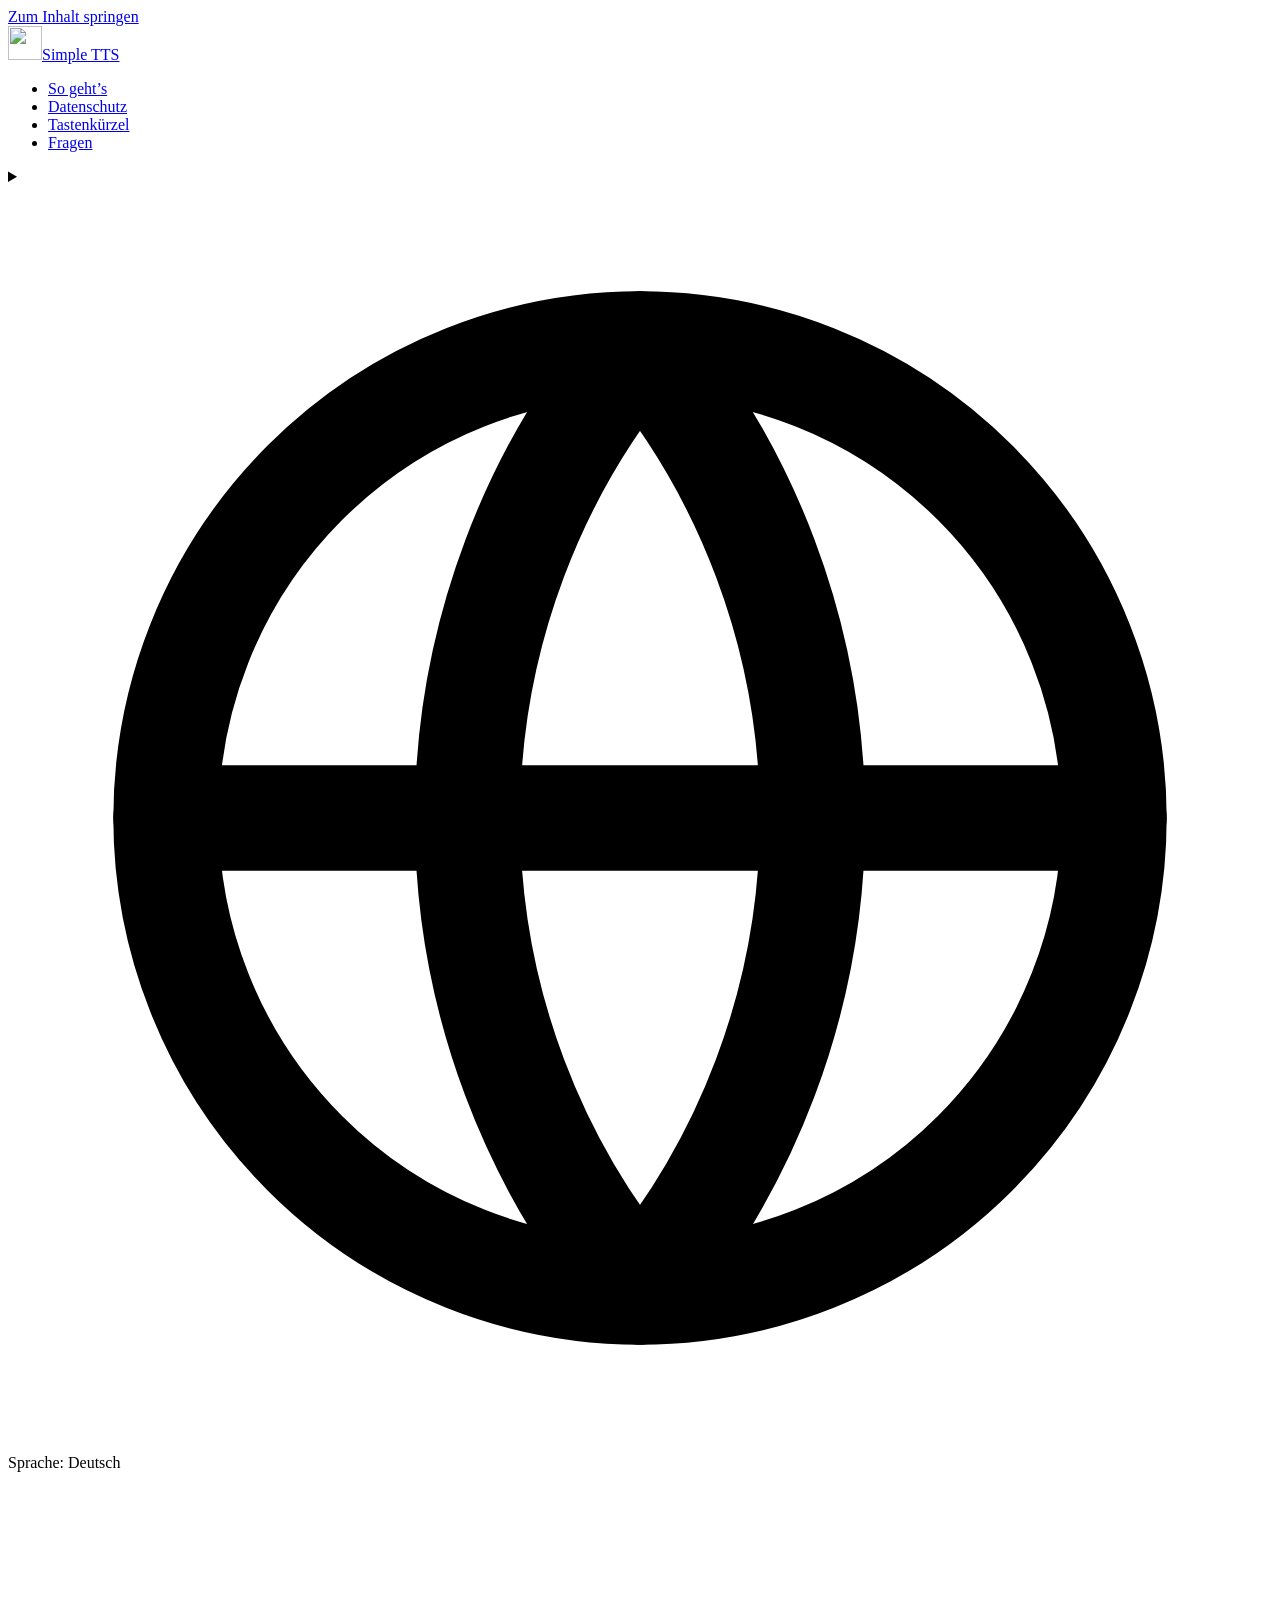
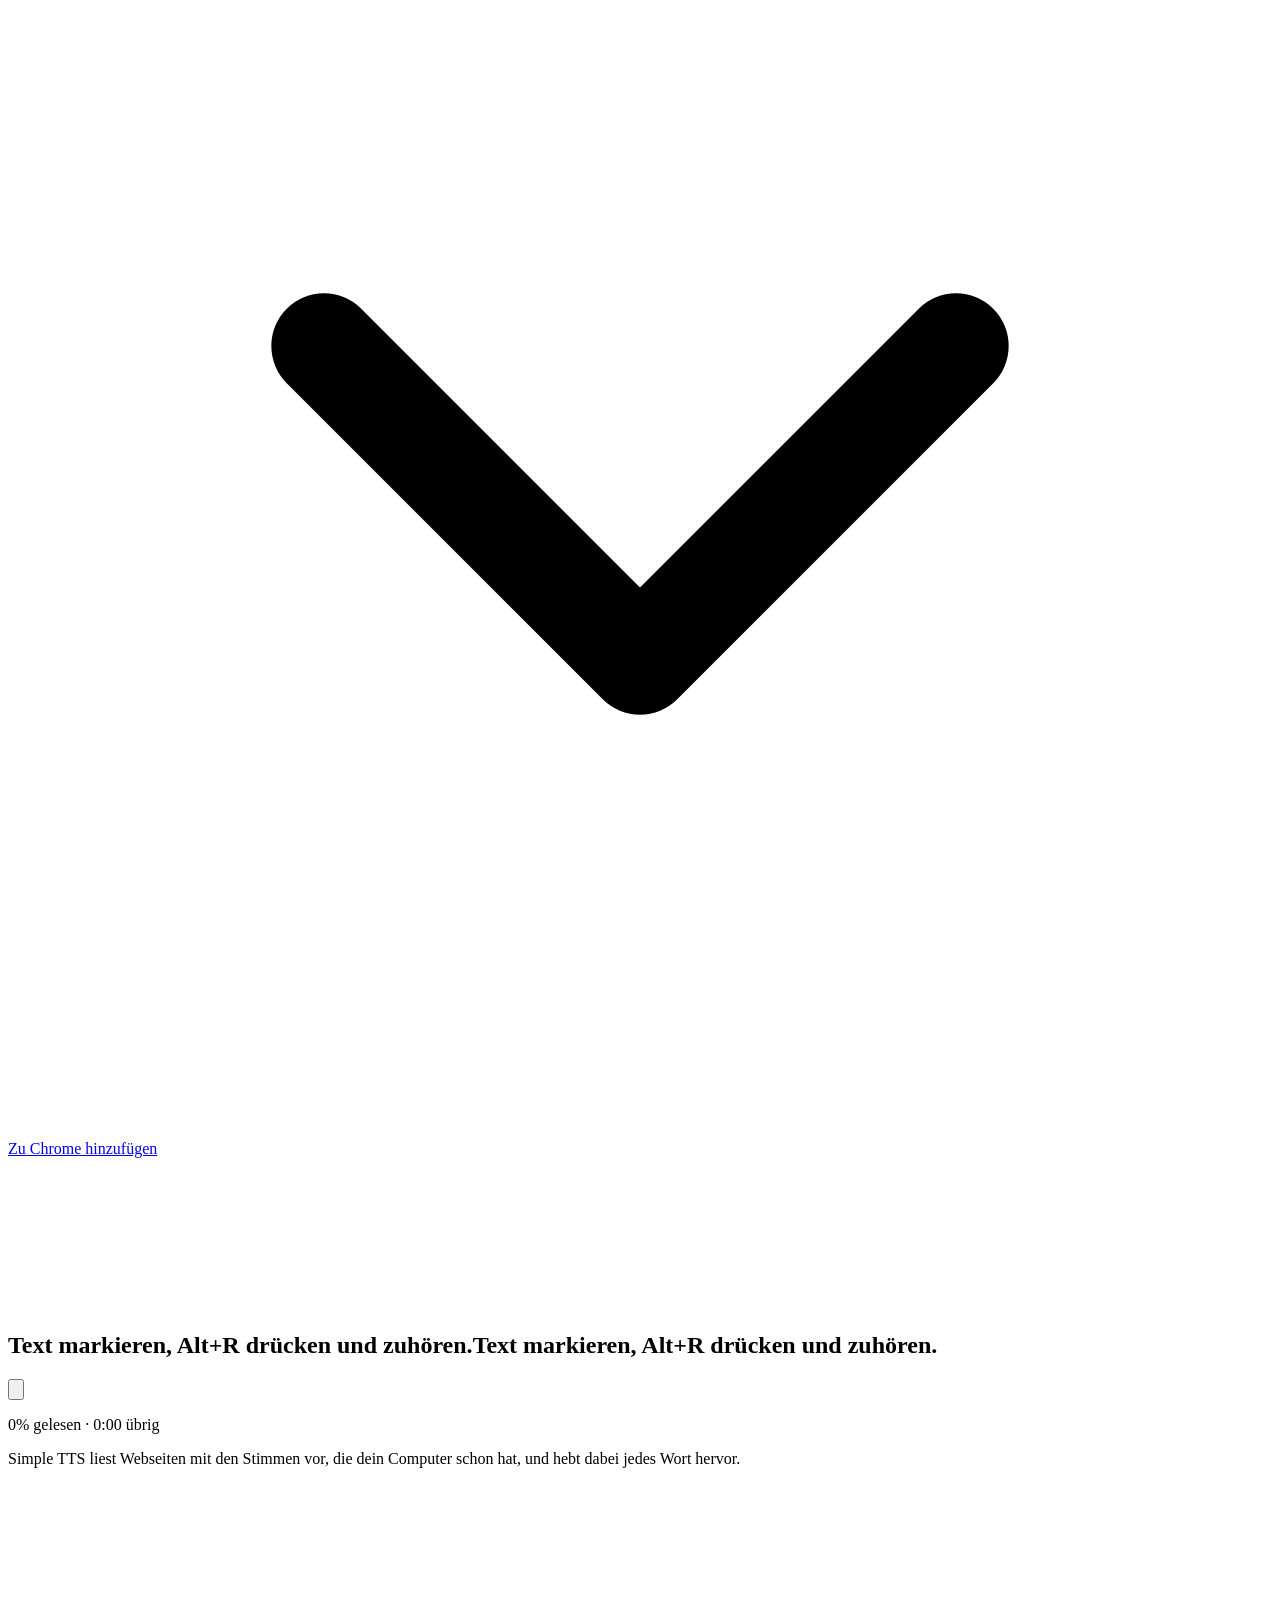
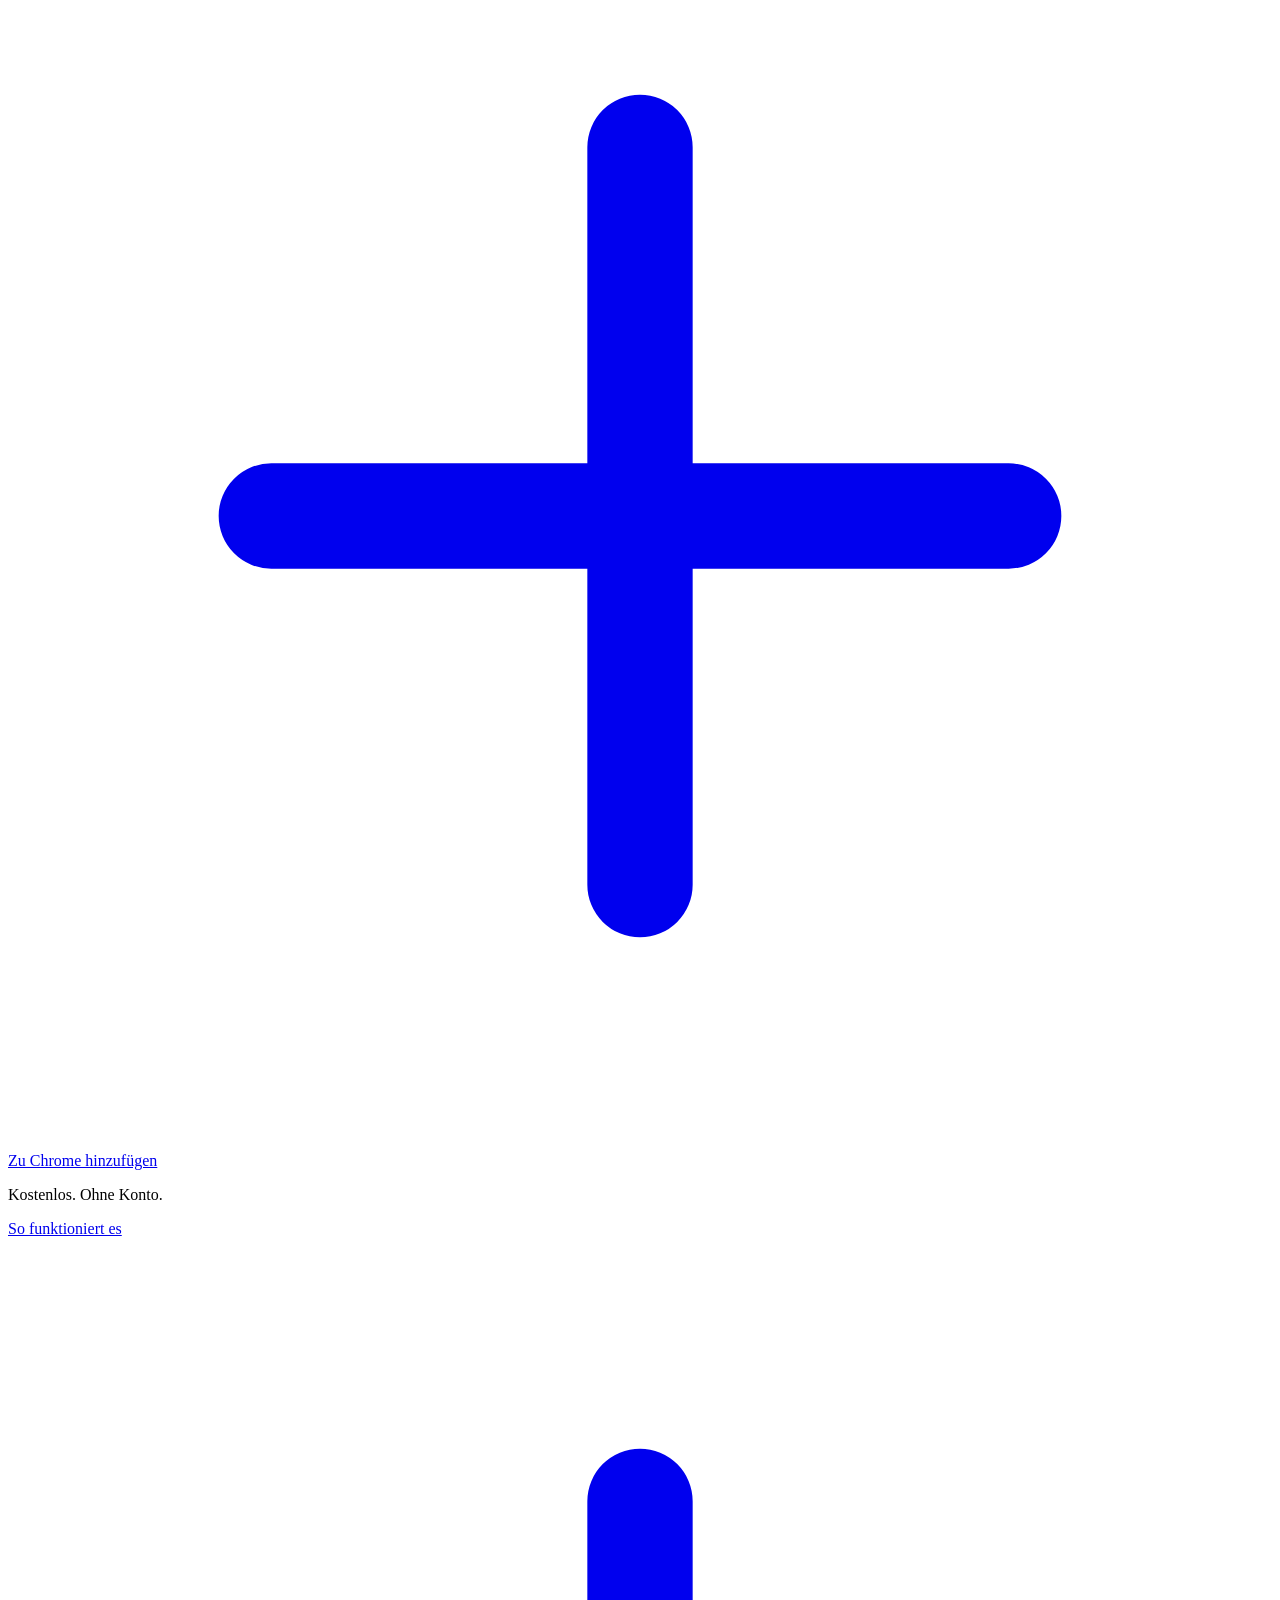
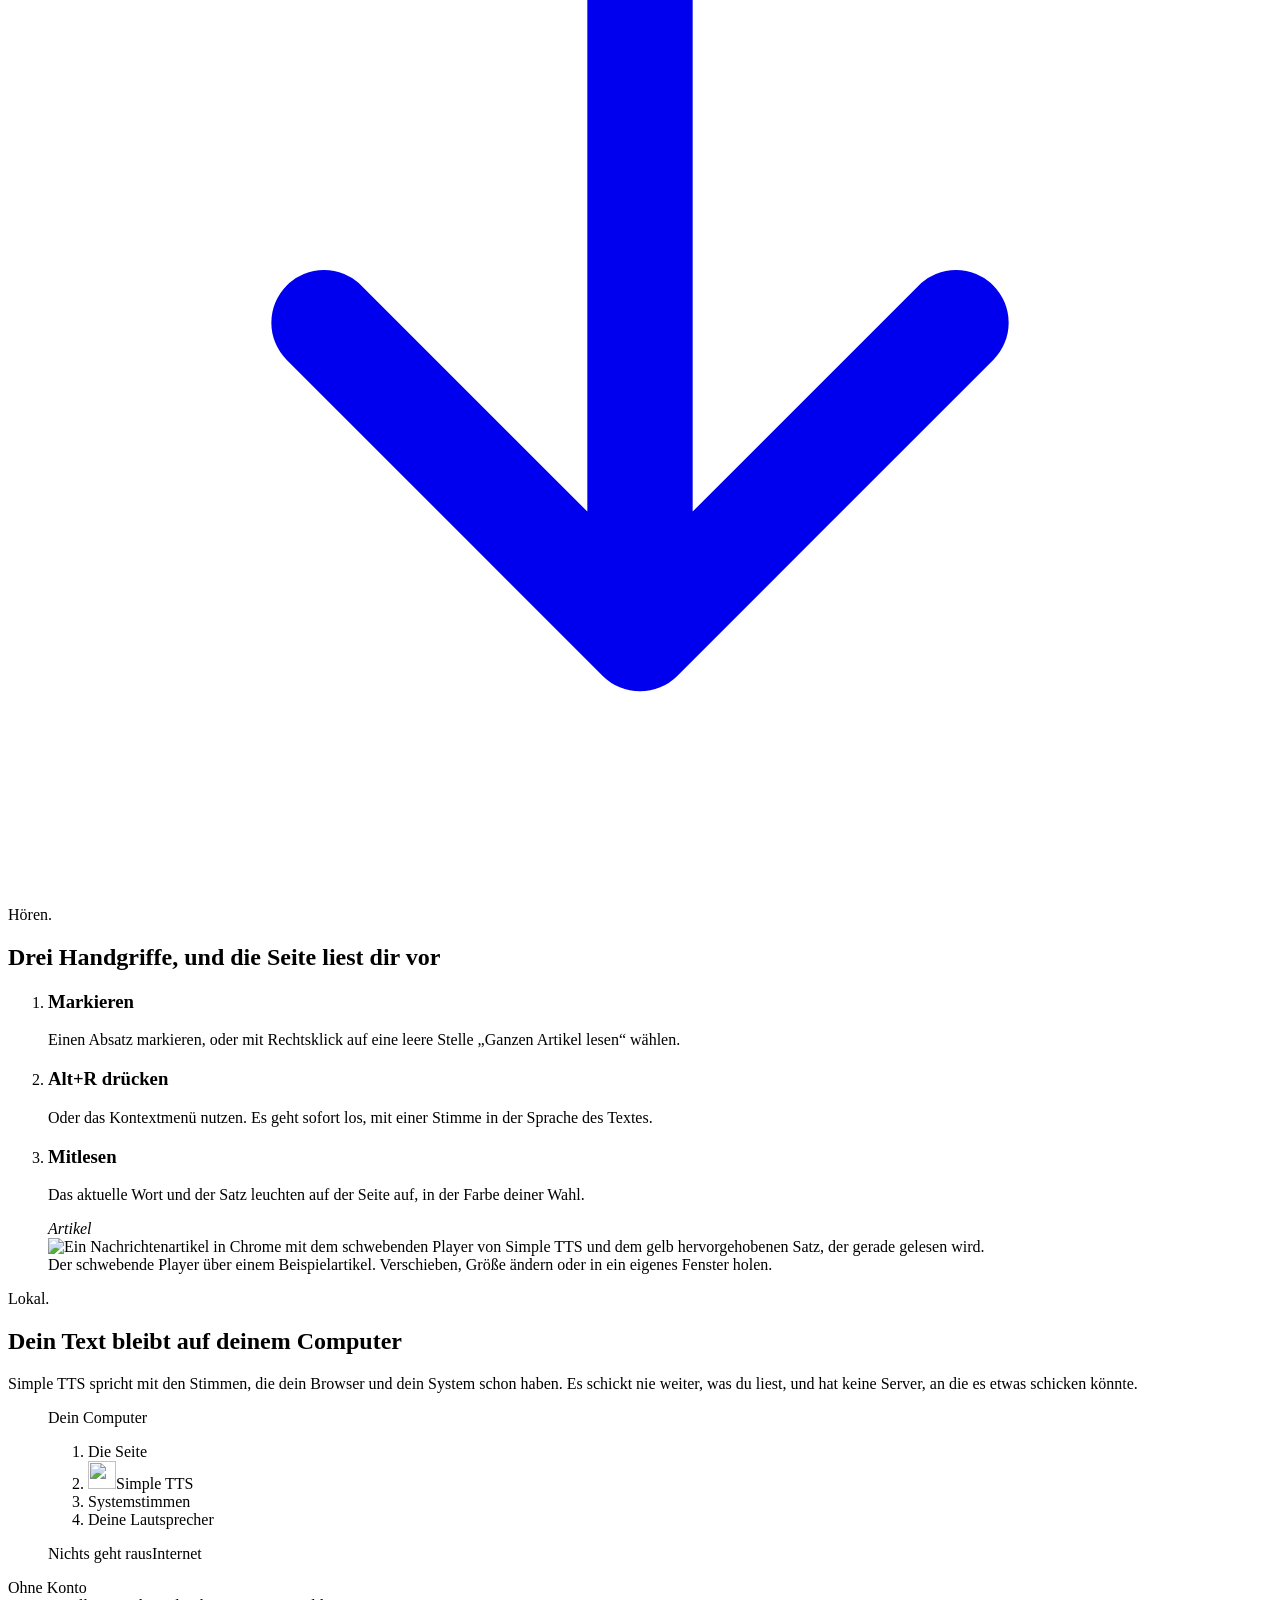
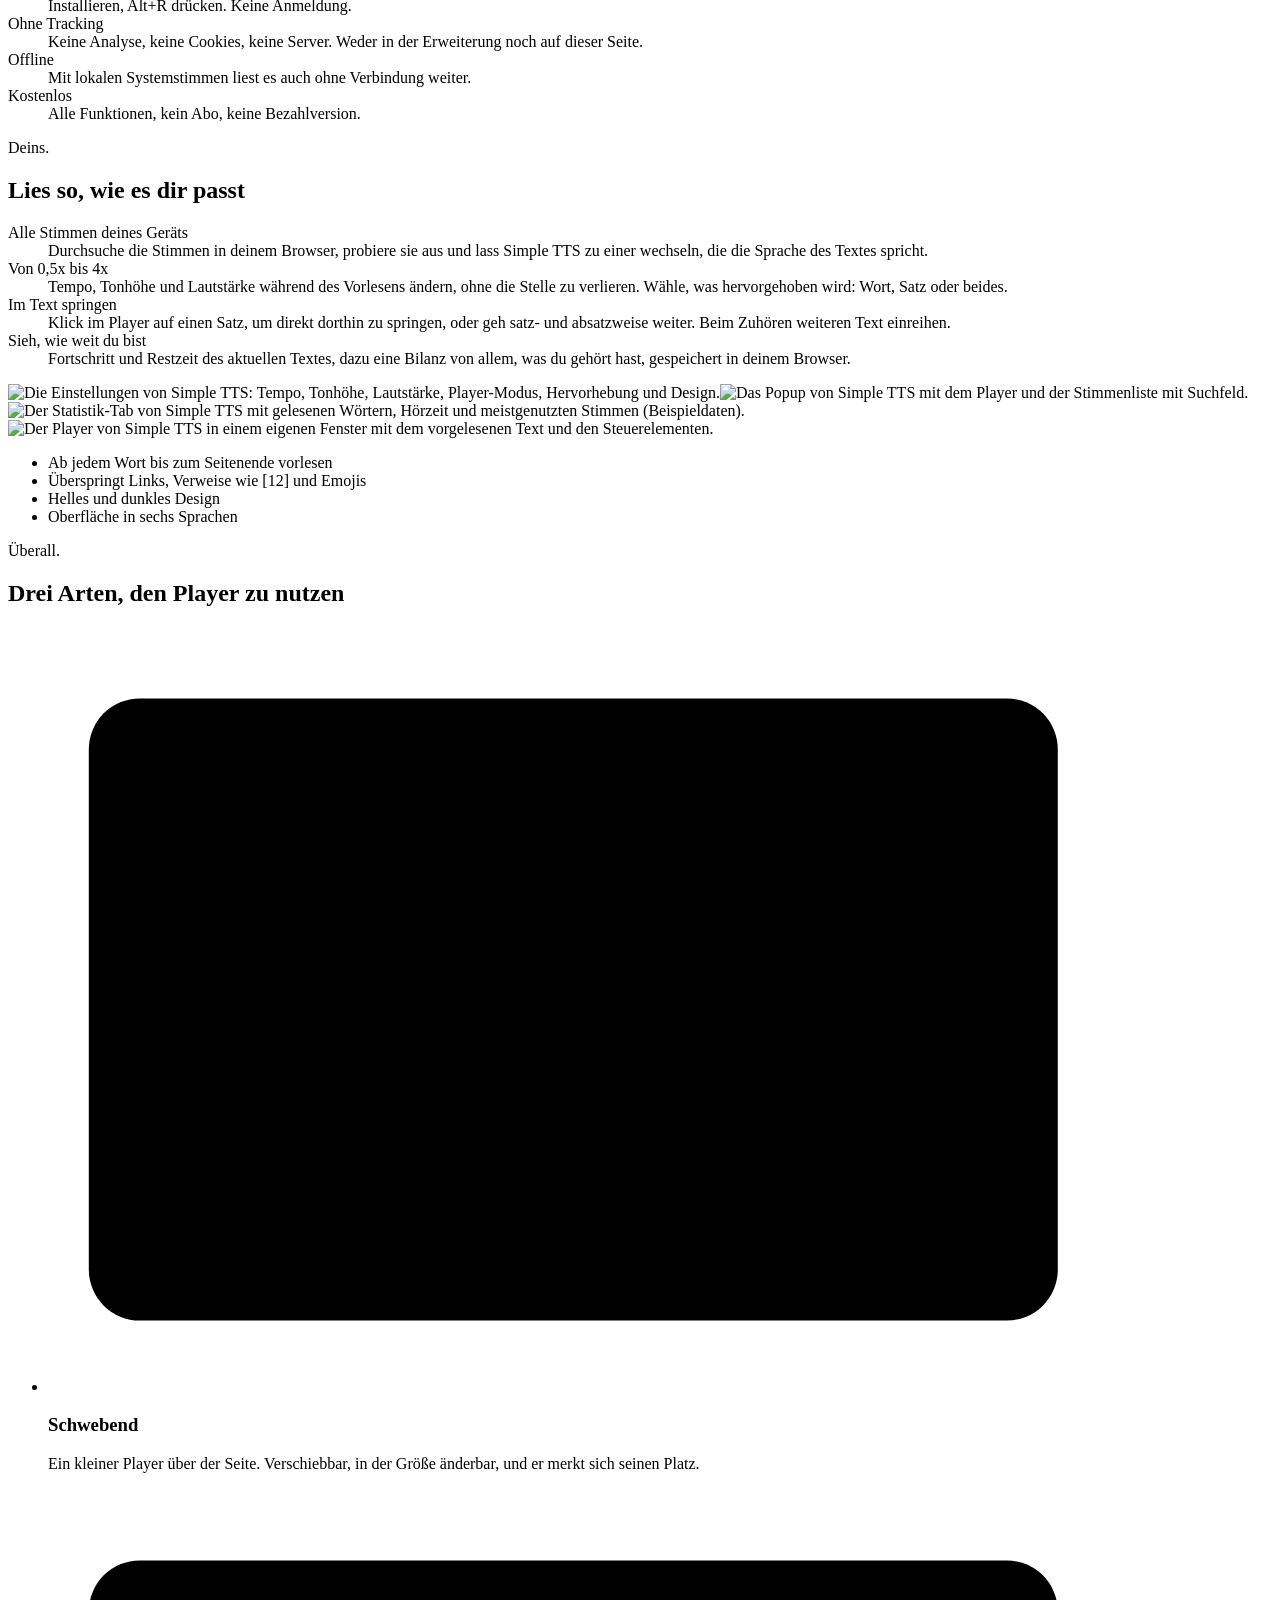
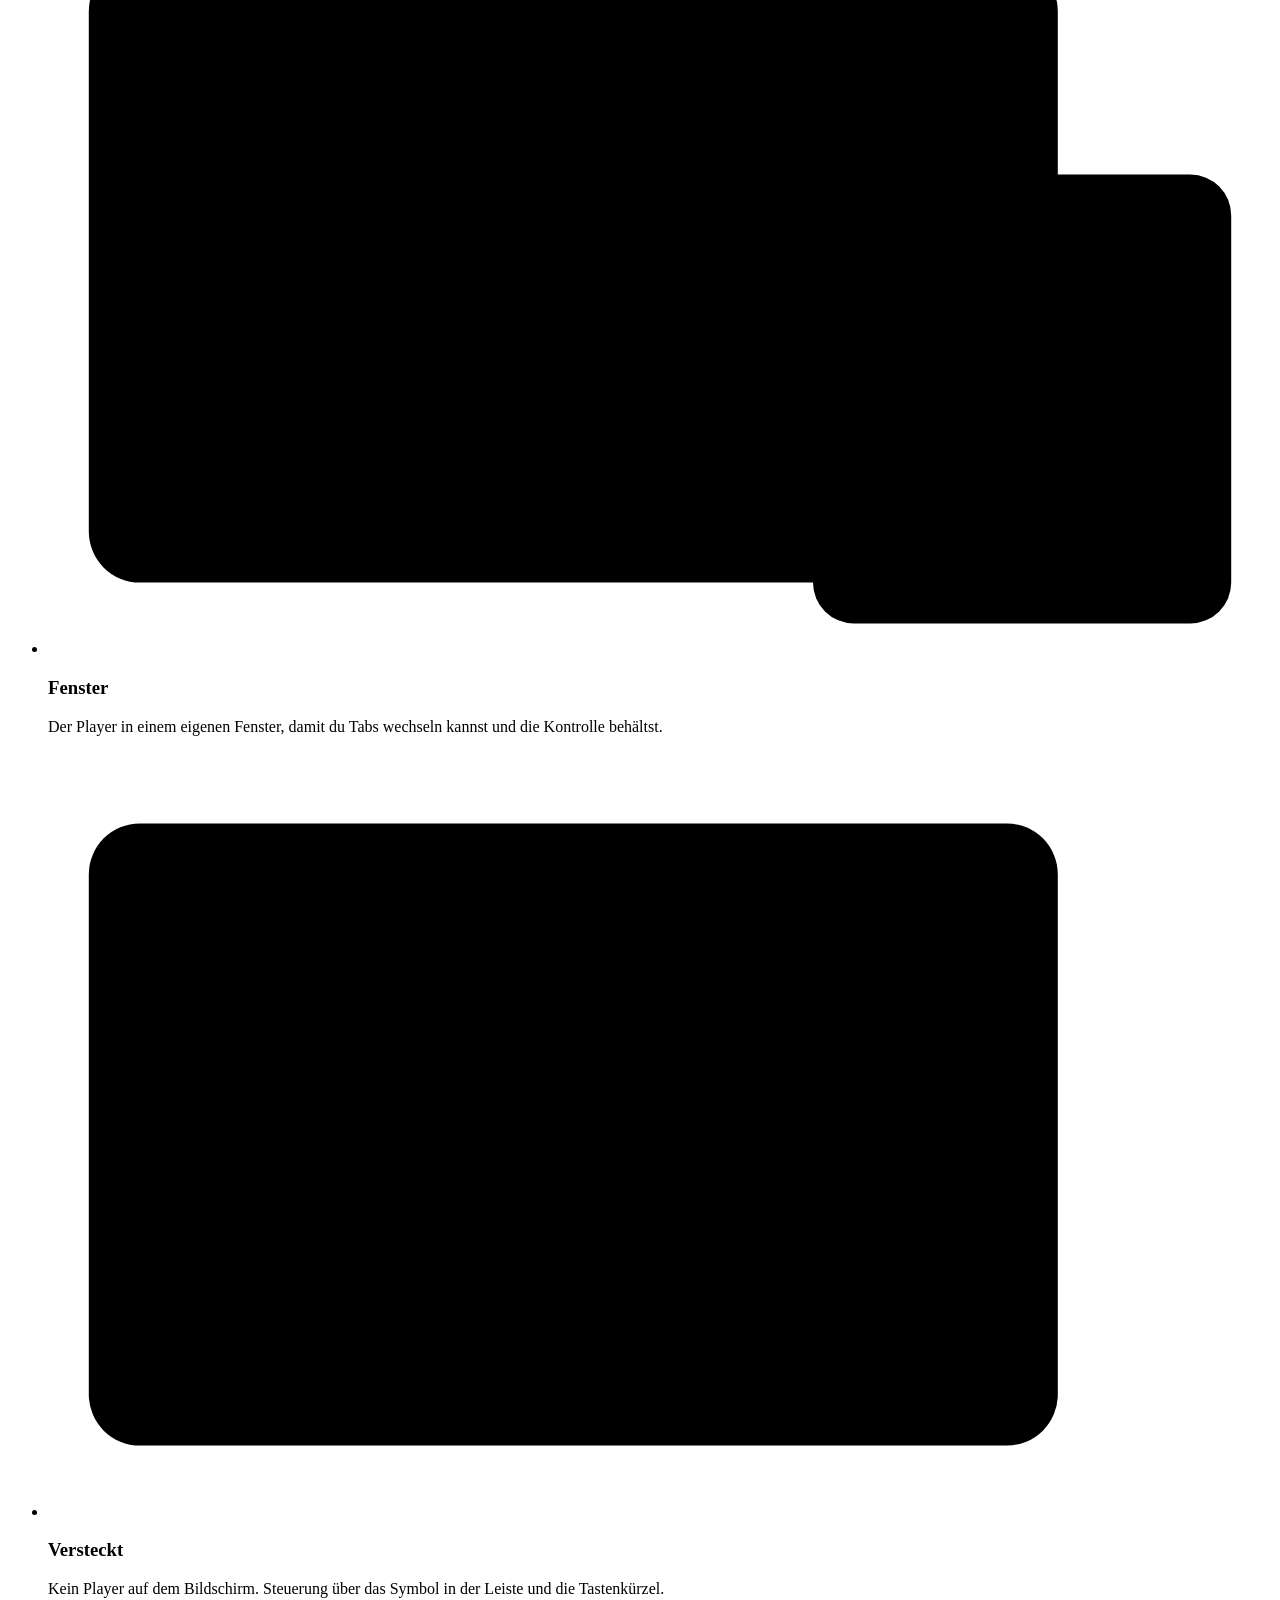
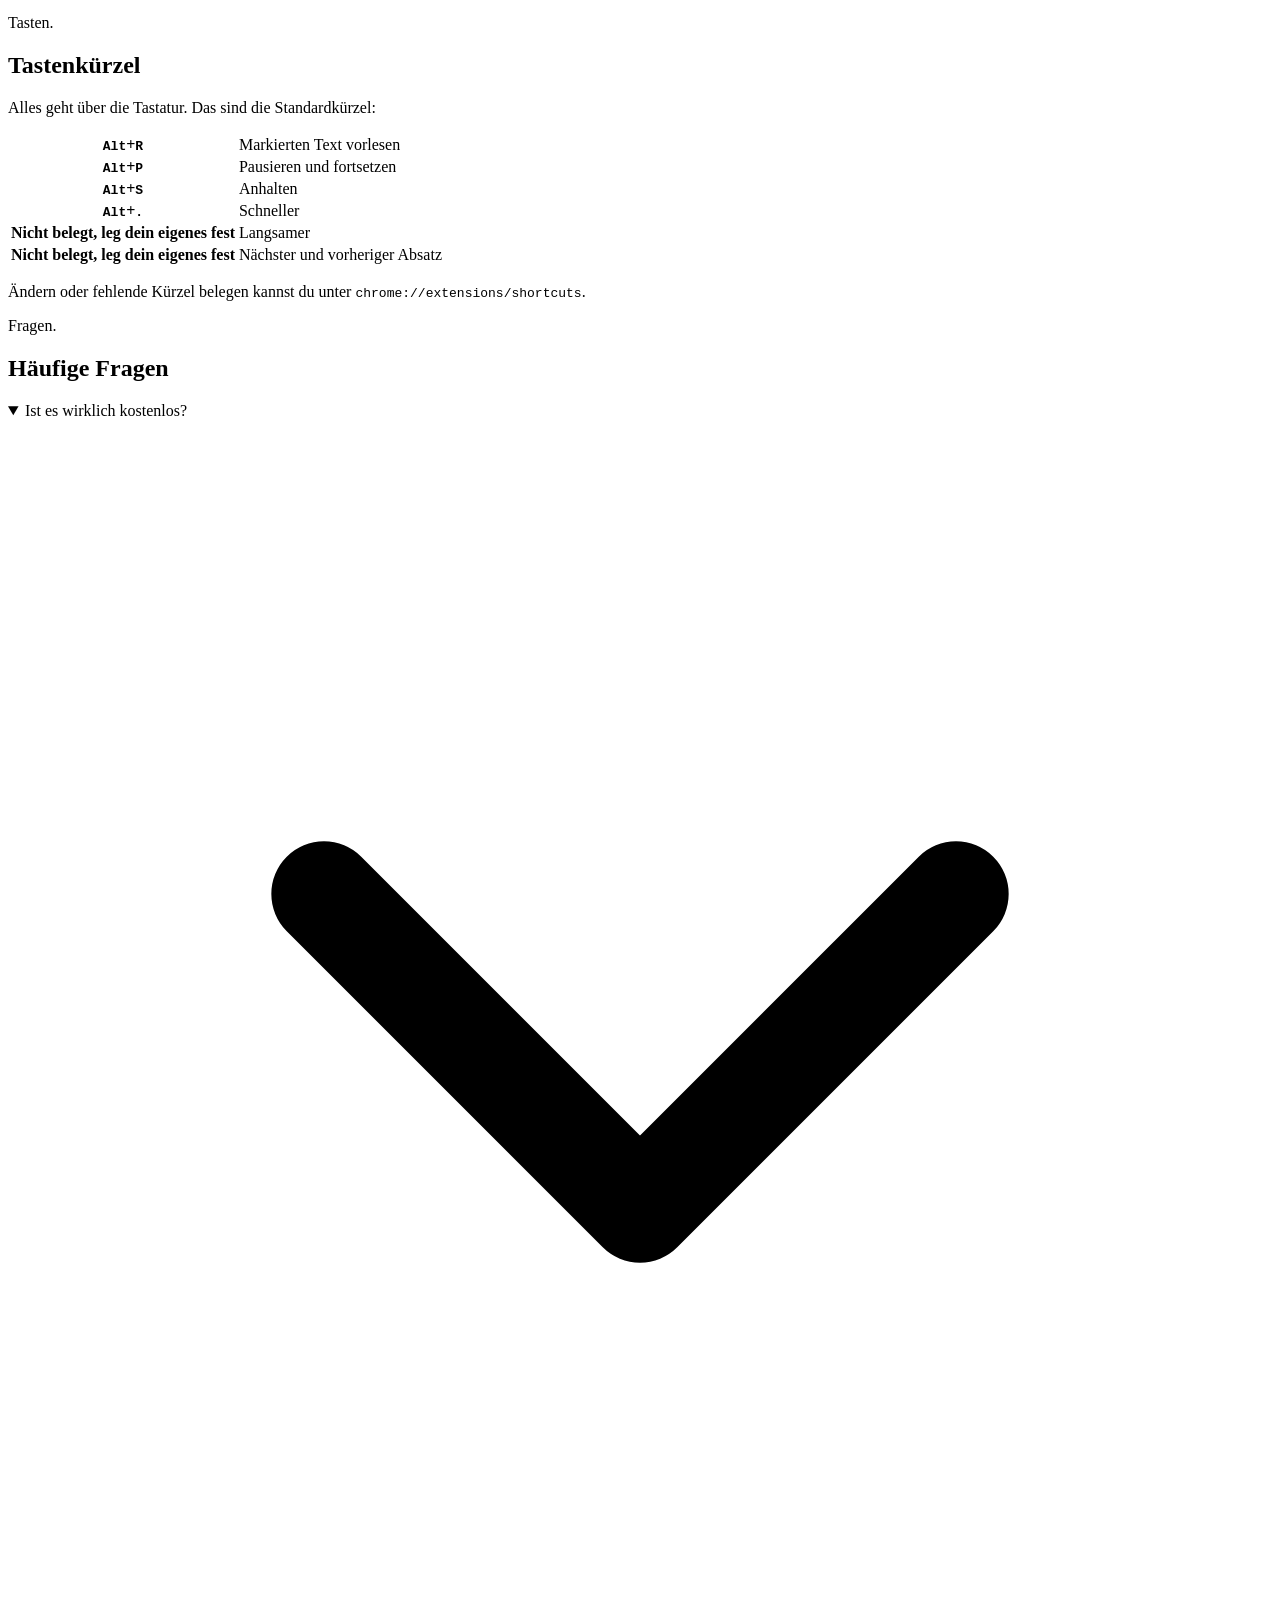
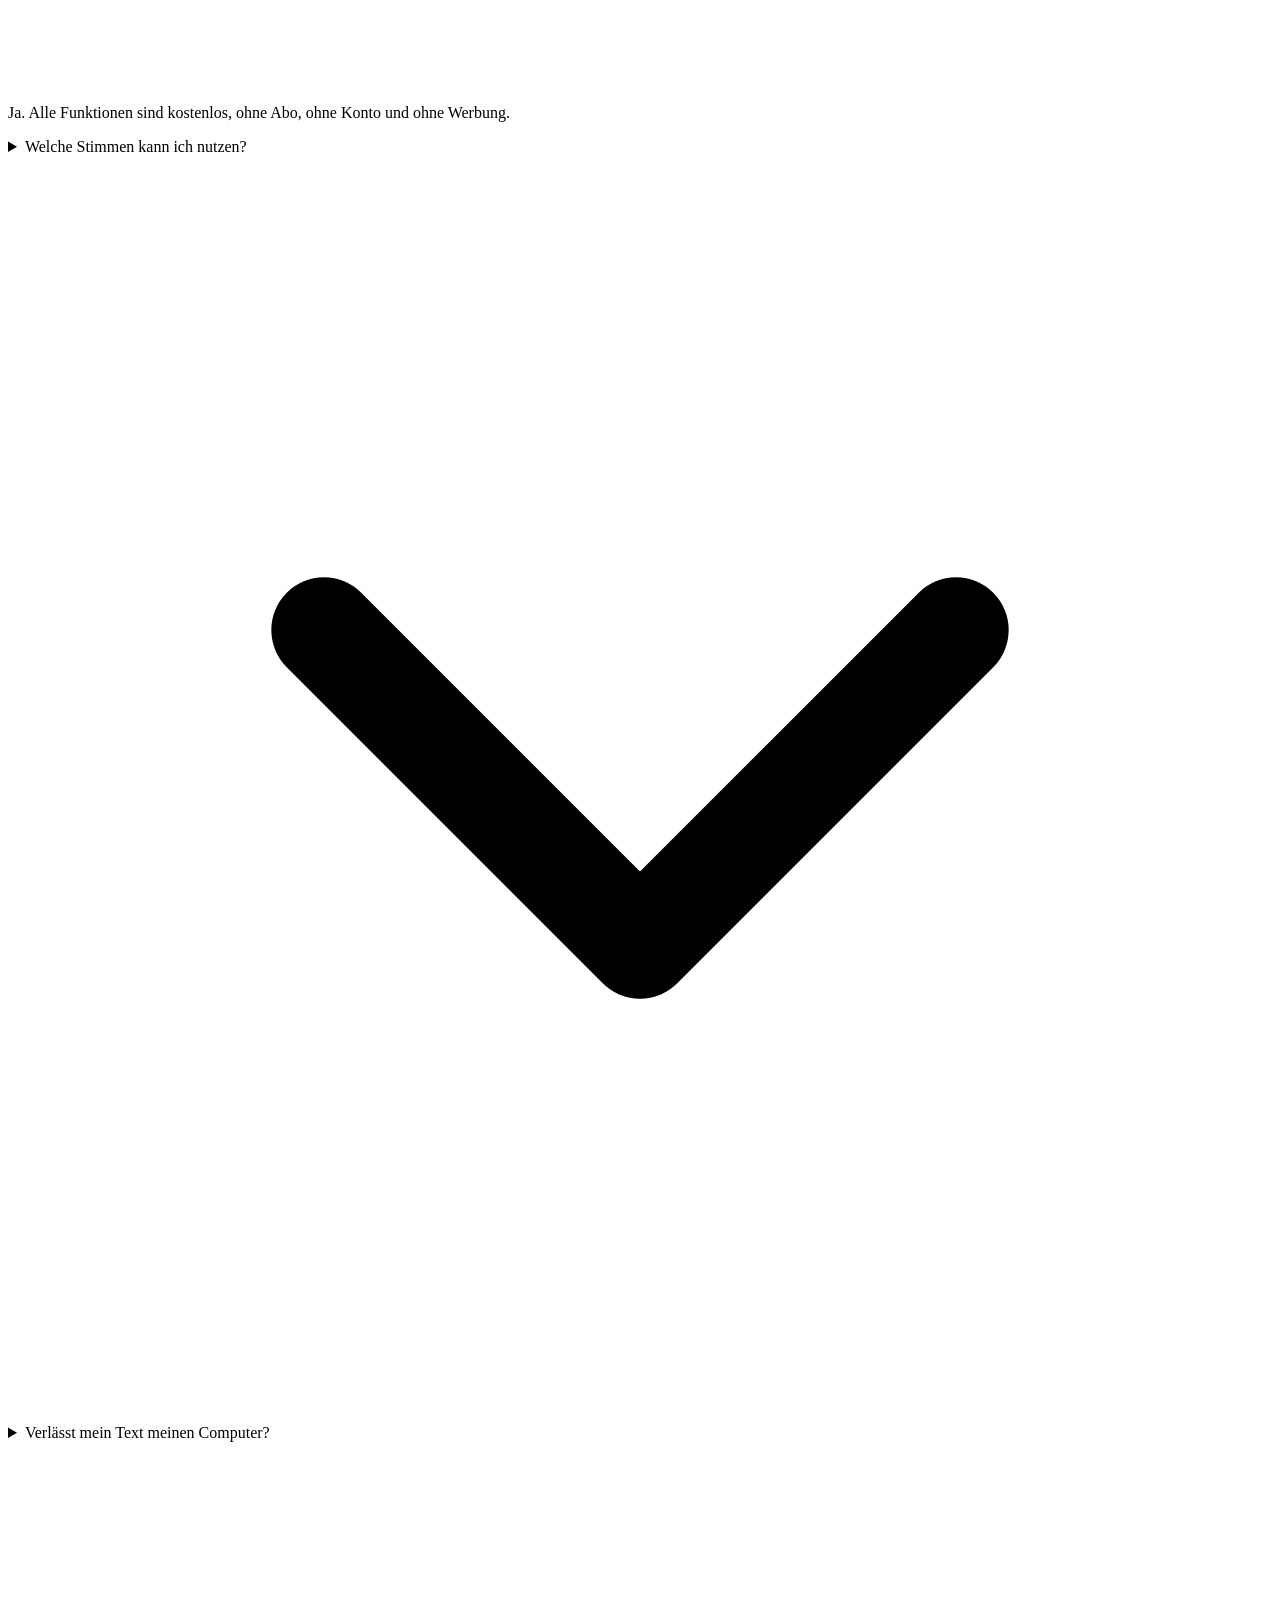
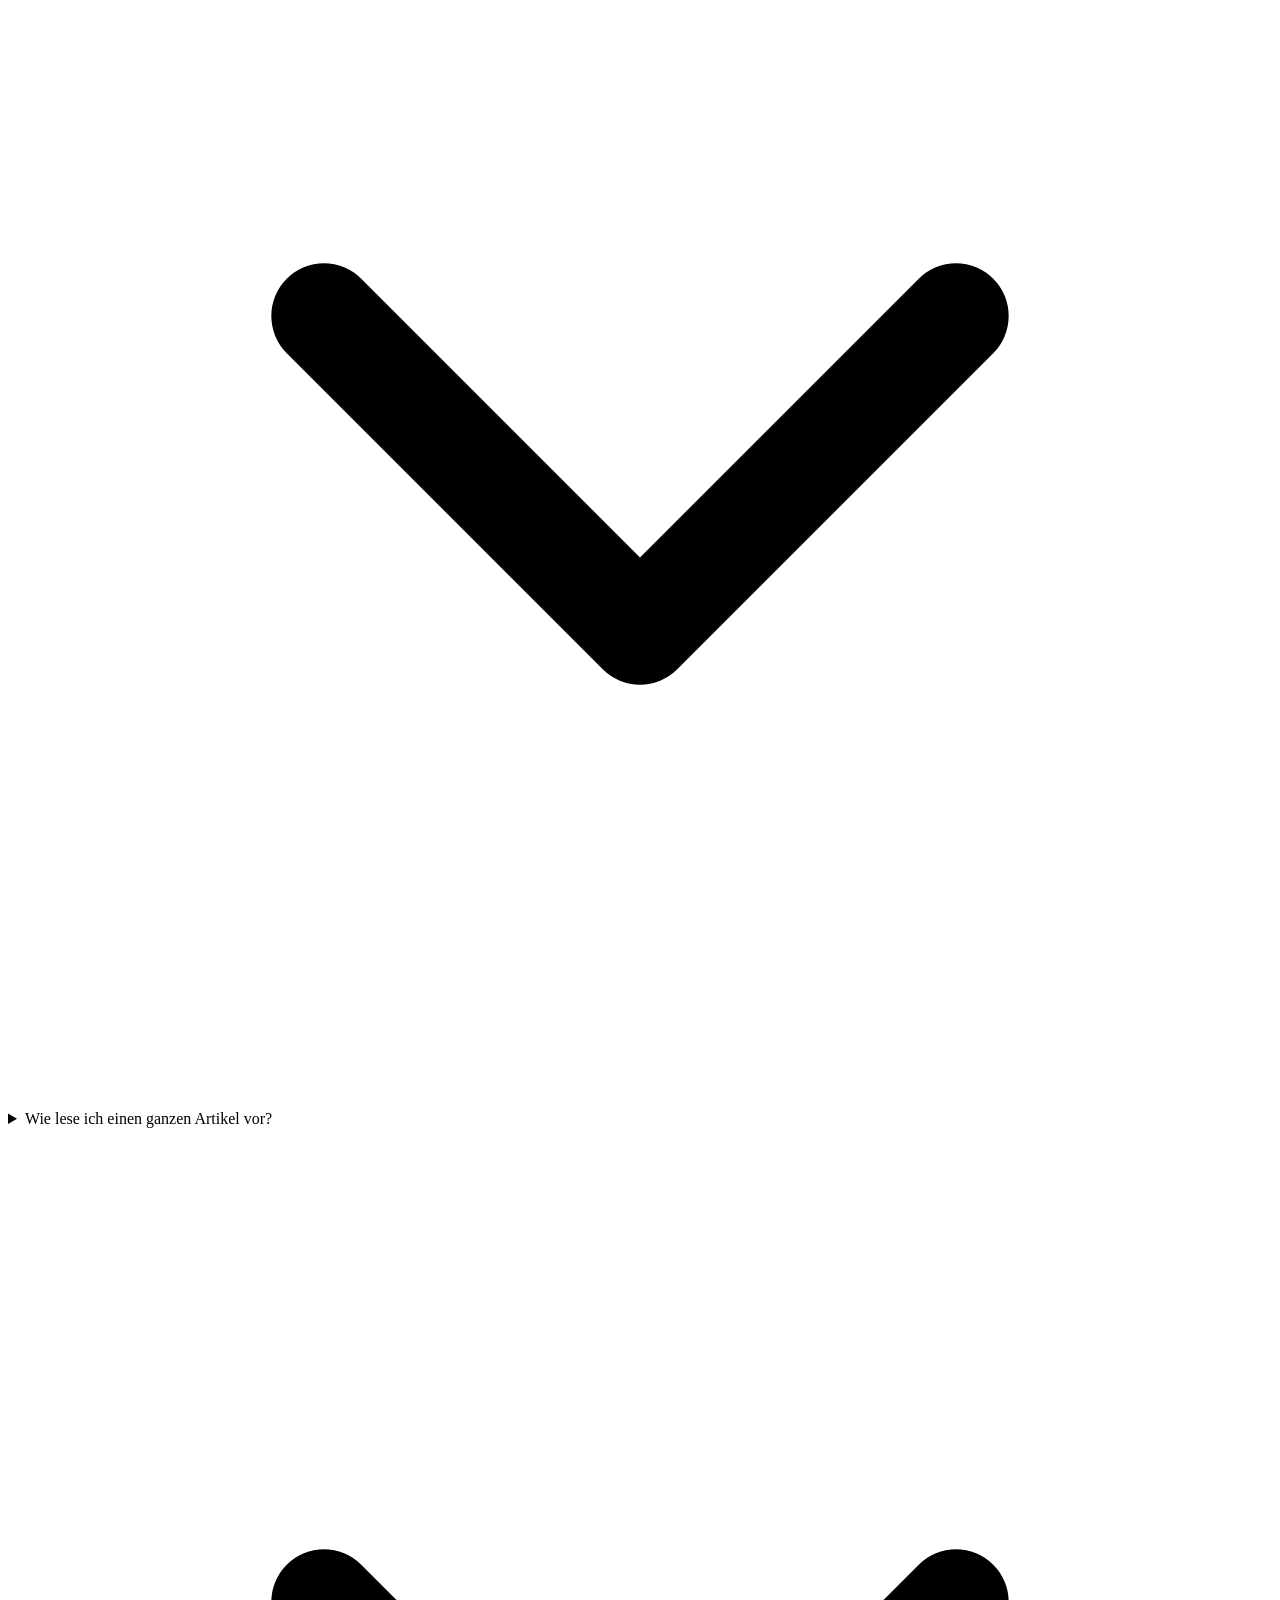
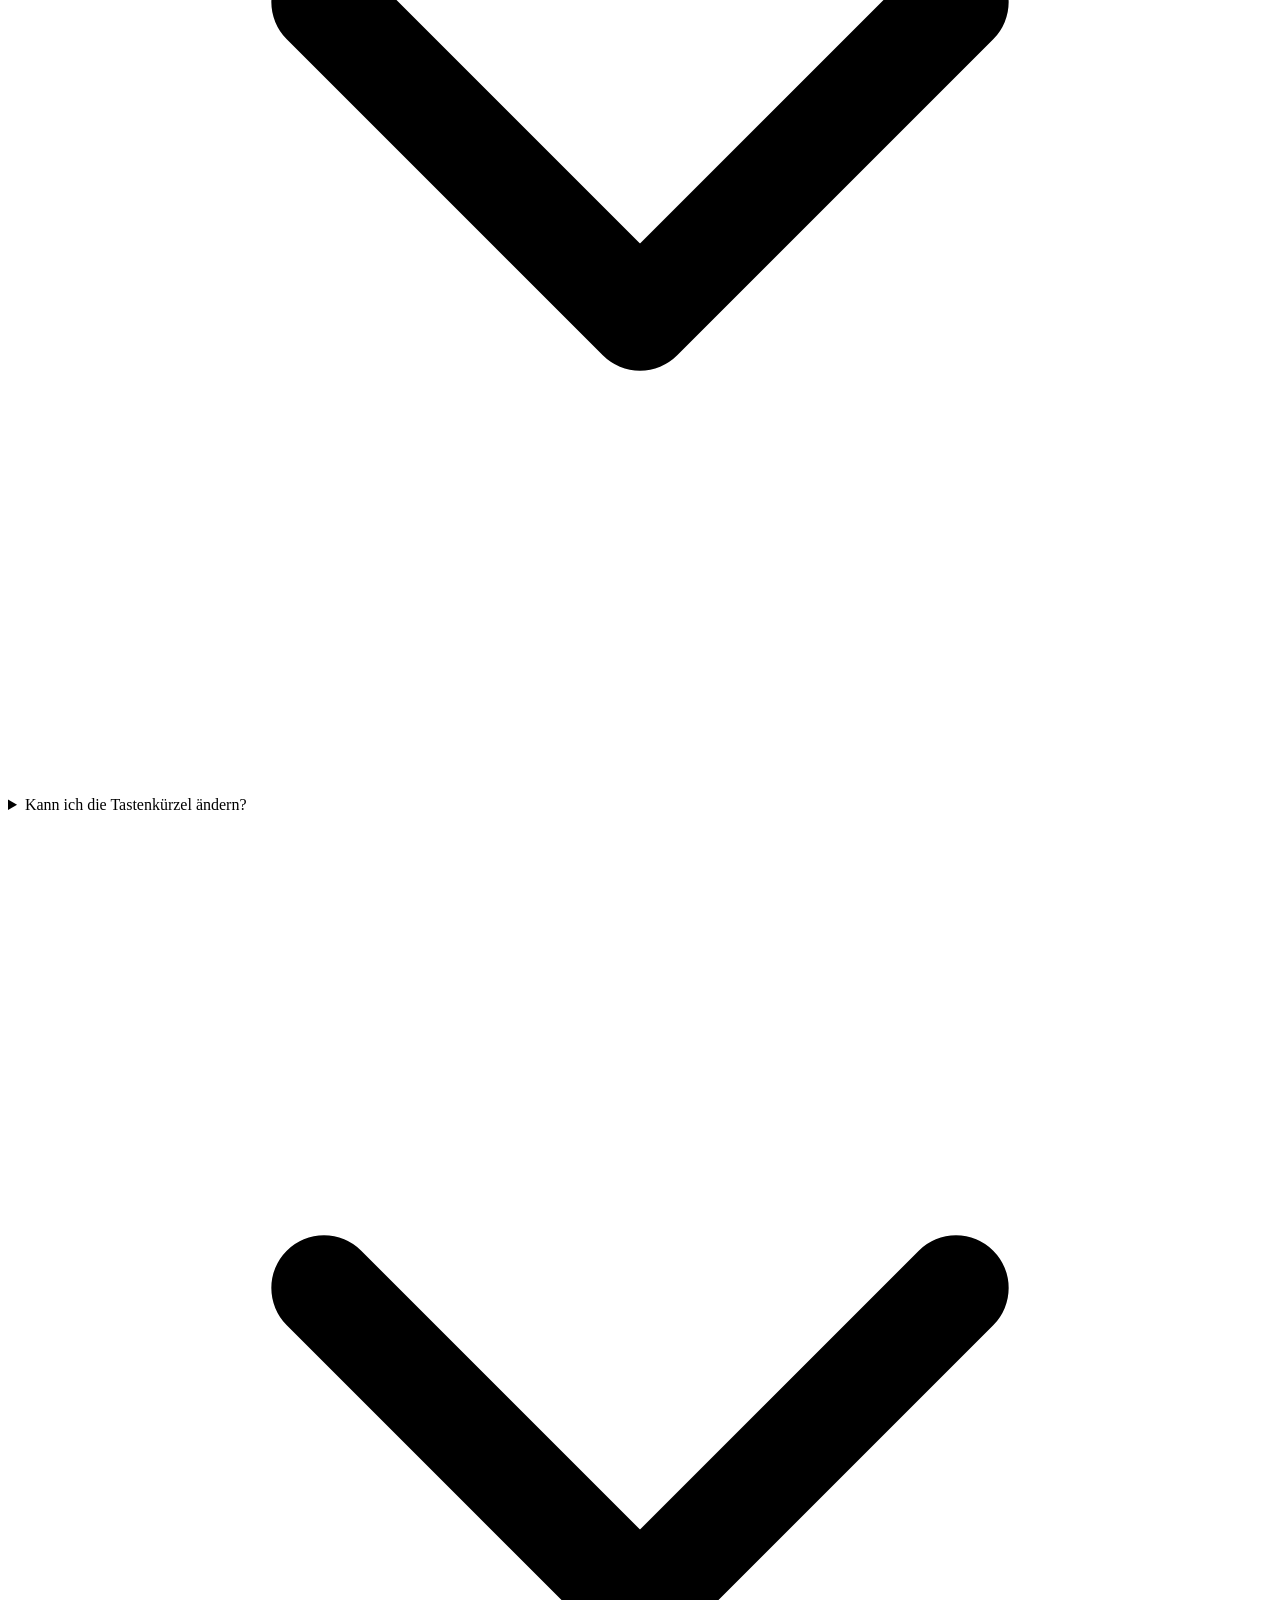
==== de/index.html @ c9e5b2eb "Update from https://github.com/abdell1999/simpletts/commit/96258422db76b0c53e7b69e946d320f6a6f28662" ====
<!DOCTYPE html><html lang="de" dir="ltr"><head><meta charset="utf-8"><meta name="viewport" content="width=device-width, initial-scale=1"><title>Simple TTS: jede Webseite in Chrome anhören</title><meta name="description" content="Kostenlose Chrome-Erweiterung, die Webseiten mit den Stimmen deines Computers vorliest. Text markieren, Alt+R drücken und jedes Wort auf der Seite mitverfolgen. Ohne Konto, ohne Tracking."><meta name="theme-color" content="#1a3ea3"><link rel="canonical" href="https://abdell1999.github.io/simpletts-public/de/"><link rel="alternate" hreflang="en" href="https://abdell1999.github.io/simpletts-public/en/"><link rel="alternate" hreflang="es" href="https://abdell1999.github.io/simpletts-public/es/"><link rel="alternate" hreflang="de" href="https://abdell1999.github.io/simpletts-public/de/"><link rel="alternate" hreflang="fr" href="https://abdell1999.github.io/simpletts-public/fr/"><link rel="alternate" hreflang="ja" href="https://abdell1999.github.io/simpletts-public/ja/"><link rel="alternate" hreflang="zh-CN" href="https://abdell1999.github.io/simpletts-public/zh/"><link rel="alternate" hreflang="x-default" href="https://abdell1999.github.io/simpletts-public/"><link rel="icon" href="/simpletts-public/icon.svg" type="image/svg+xml"><link rel="icon" href="/simpletts-public/icon32.png" type="image/png" sizes="32x32"><link rel="apple-touch-icon" href="/simpletts-public/icon128.png"><meta property="og:type" content="website"><meta property="og:title" content="Simple TTS: jede Webseite in Chrome anhören"><meta property="og:description" content="Kostenlose Chrome-Erweiterung, die Webseiten mit den Stimmen deines Computers vorliest. Text markieren, Alt+R drücken und jedes Wort auf der Seite mitverfolgen. Ohne Konto, ohne Tracking."><meta property="og:url" content="https://abdell1999.github.io/simpletts-public/de/"><meta property="og:image" content="https://abdell1999.github.io/simpletts-public/shots/de/article.jpg"><meta property="og:locale" content="de"><meta name="twitter:card" content="summary_large_image"><link rel="stylesheet" href="/simpletts-public/_astro/i18n.CIlShhsW.css"><link rel="stylesheet" href="/simpletts-public/_astro/index.Cy8-x0-Z.css"></head><body><a class="skip" href="#main">Zum Inhalt springen</a><div class="hero-field" data-astro-cid-ge2uvauf><header class="nav wrap" data-astro-cid-wpvy4v7s><a class="brand" href="/simpletts-public/de/" data-astro-cid-wpvy4v7s><img src="/simpletts-public/icon.svg" alt="" width="34" height="34" data-astro-cid-wpvy4v7s><span data-astro-cid-wpvy4v7s>Simple TTS</span></a><nav aria-label="Simple TTS" data-astro-cid-wpvy4v7s><ul class="links" data-astro-cid-wpvy4v7s><li data-astro-cid-wpvy4v7s><a href="#how" data-astro-cid-wpvy4v7s>So geht’s</a></li><li data-astro-cid-wpvy4v7s><a href="#privacy" data-astro-cid-wpvy4v7s>Datenschutz</a></li><li data-astro-cid-wpvy4v7s><a href="#shortcuts" data-astro-cid-wpvy4v7s>Tastenkürzel</a></li><li data-astro-cid-wpvy4v7s><a href="#faq" data-astro-cid-wpvy4v7s>Fragen</a></li></ul></nav><div class="tools" data-astro-cid-wpvy4v7s><details class="lang" data-astro-cid-wpvy4v7s><summary data-astro-cid-wpvy4v7s><svg viewBox="0 0 24 24" fill="none" stroke="currentColor" stroke-width="2" stroke-linecap="round" stroke-linejoin="round" aria-hidden="true" focusable="false"><circle cx="12" cy="12" r="9"/><path d="M3 12h18M12 3a14 14 0 0 1 0 18M12 3a14 14 0 0 0 0 18"/></svg><span class="lang-label" data-astro-cid-wpvy4v7s><span class="sr-only" data-astro-cid-wpvy4v7s>Sprache: </span>Deutsch</span><svg class="chev" viewBox="0 0 24 24" fill="none" stroke="currentColor" stroke-width="2" stroke-linecap="round" stroke-linejoin="round" aria-hidden="true" focusable="false"><path d="m6 9 6 6 6-6"/></svg></summary><ul data-astro-cid-wpvy4v7s><li data-astro-cid-wpvy4v7s><a href="/simpletts-public/en/" hreflang="en" lang="en" data-astro-cid-wpvy4v7s>English</a></li><li data-astro-cid-wpvy4v7s><a href="/simpletts-public/es/" hreflang="es" lang="es" data-astro-cid-wpvy4v7s>Español</a></li><li data-astro-cid-wpvy4v7s><a href="/simpletts-public/de/" hreflang="de" lang="de" aria-current="page" data-astro-cid-wpvy4v7s>Deutsch</a></li><li data-astro-cid-wpvy4v7s><a href="/simpletts-public/fr/" hreflang="fr" lang="fr" data-astro-cid-wpvy4v7s>Français</a></li><li data-astro-cid-wpvy4v7s><a href="/simpletts-public/ja/" hreflang="ja" lang="ja" data-astro-cid-wpvy4v7s>日本語</a></li><li data-astro-cid-wpvy4v7s><a href="/simpletts-public/zh/" hreflang="zh-CN" lang="zh-CN" data-astro-cid-wpvy4v7s>中文</a></li></ul></details><a class="install" href="https://chromewebstore.google.com/detail/mnnhakddcadkcichdgimoennpkfkcalk?hl=de" data-astro-cid-wpvy4v7s>Zu Chrome hinzufügen</a></div></header><section class="hero wrap" aria-labelledby="hero-title" data-astro-cid-ge2uvauf><div class="score" data-score data-lang="de" data-astro-cid-ge2uvauf><svg class="contour" aria-hidden="true" focusable="false" data-astro-cid-ge2uvauf><path class="contour-ghost" d="" data-astro-cid-ge2uvauf></path><path class="contour-line" d="" data-astro-cid-ge2uvauf></path><ellipse class="pen" rx="9" ry="6.5" cx="-40" cy="-40" data-astro-cid-ge2uvauf></ellipse></svg><h1 id="hero-title" class="sentence staved" data-astro-cid-ge2uvauf><span class="sr-only" data-astro-cid-ge2uvauf>Text markieren, Alt+R drücken und zuhören.</span><span class="words" aria-hidden="true" data-astro-cid-ge2uvauf><span class="g" data-astro-cid-ge2uvauf><span class="w" data-pitch="2" data-astro-cid-ge2uvauf>Text</span></span> <span class="g" data-astro-cid-ge2uvauf><span class="w" data-pitch="3" data-astro-cid-ge2uvauf>markieren,</span></span> <span class="g" data-astro-cid-ge2uvauf><span class="w key" data-pitch="4" data-astro-cid-ge2uvauf><span class="keycap" data-astro-cid-ge2uvauf>Alt+R</span></span></span> <span class="g" data-astro-cid-ge2uvauf><span class="w" data-pitch="2" data-astro-cid-ge2uvauf>drücken</span></span> <span class="g" data-astro-cid-ge2uvauf><span class="w" data-pitch="1" data-astro-cid-ge2uvauf>und</span></span> <span class="g" data-astro-cid-ge2uvauf><span class="w" data-pitch="0" data-astro-cid-ge2uvauf>zuhören.</span></span></span></h1></div><div class="transport" data-transport data-astro-cid-ge2uvauf><button class="t-btn" type="button" data-toggle aria-label="Demo pausieren" data-label-play="Demo abspielen" data-label-pause="Demo pausieren" data-label-replay="Noch einmal" data-astro-cid-ge2uvauf><span class="i-pause" data-astro-cid-ge2uvauf><svg viewBox="0 0 24 24" fill="none" stroke="currentColor" stroke-width="2" stroke-linecap="round" stroke-linejoin="round" aria-hidden="true" focusable="false"><rect x="6.5" y="5" width="3.5" height="14" rx="1" fill="currentColor"/><rect x="14" y="5" width="3.5" height="14" rx="1" fill="currentColor"/></svg></span><span class="i-play" data-astro-cid-ge2uvauf><svg viewBox="0 0 24 24" fill="none" stroke="currentColor" stroke-width="2" stroke-linecap="round" stroke-linejoin="round" aria-hidden="true" focusable="false"><path d="M8 5.5v13a1 1 0 0 0 1.5.86l10.4-6.5a1 1 0 0 0 0-1.72L9.5 4.64A1 1 0 0 0 8 5.5Z" fill="currentColor"/></svg></span><span class="i-replay" data-astro-cid-ge2uvauf><svg viewBox="0 0 24 24" fill="none" stroke="currentColor" stroke-width="2" stroke-linecap="round" stroke-linejoin="round" aria-hidden="true" focusable="false"><path d="M3 12a9 9 0 1 0 2.64-6.36L3 8.3"/><path d="M3 3.5v4.8h4.8"/></svg></span></button><div class="progress" aria-hidden="true" data-astro-cid-ge2uvauf><div class="bar" data-astro-cid-ge2uvauf><span data-bar data-astro-cid-ge2uvauf></span></div><p class="readout" data-astro-cid-ge2uvauf><span data-pct data-astro-cid-ge2uvauf>0%</span> gelesen · <span data-left data-astro-cid-ge2uvauf>0:00</span> übrig</p></div><button class="listen" type="button" data-listen hidden data-label-listen="Mit deiner Stimme hören" data-label-stop="Stopp" title="Nutzt eine Stimme aus deinem Browser." data-astro-cid-ge2uvauf><svg viewBox="0 0 24 24" fill="none" stroke="currentColor" stroke-width="2" stroke-linecap="round" stroke-linejoin="round" aria-hidden="true" focusable="false"><path d="M11 5 6 9H3v6h3l5 4V5Z"/><path d="M15.5 8.5a5 5 0 0 1 0 7M18.5 5.5a9 9 0 0 1 0 13"/></svg><span data-listen-label data-astro-cid-ge2uvauf>Mit deiner Stimme hören</span></button></div><div class="pitch" data-astro-cid-ge2uvauf><p class="promise" data-astro-cid-ge2uvauf>Simple TTS liest Webseiten mit den Stimmen vor, die dein Computer schon hat, und hebt dabei jedes Wort hervor.</p><div class="actions" data-astro-cid-ge2uvauf><a class="btn btn-primary" href="https://chromewebstore.google.com/detail/mnnhakddcadkcichdgimoennpkfkcalk?hl=de" data-astro-cid-ge2uvauf><svg viewBox="0 0 24 24" fill="none" stroke="currentColor" stroke-width="2" stroke-linecap="round" stroke-linejoin="round" aria-hidden="true" focusable="false"><path d="M12 5v14M5 12h14"/></svg>Zu Chrome hinzufügen</a><p class="cta-note" data-astro-cid-ge2uvauf>Kostenlos. Ohne Konto.</p><a class="how-link" href="#how" data-astro-cid-ge2uvauf>So funktioniert es<svg viewBox="0 0 24 24" fill="none" stroke="currentColor" stroke-width="2" stroke-linecap="round" stroke-linejoin="round" aria-hidden="true" focusable="false"><path d="M12 5v14M6 13l6 6 6-6"/></svg></a></div></div></section></div><script type="module" src="/simpletts-public/_astro/Hero.astro_astro_type_script_index_0_lang.B65l0I3Q.js"></script><main id="main"><section id="how" class="how on-paper" aria-labelledby="how-title" data-astro-cid-tbycsn3q><div class="wrap" data-astro-cid-tbycsn3q><span class="big-word staved" aria-hidden="true" data-astro-cid-tbycsn3q>Hören.</span><h2 id="how-title" class="section-title" data-astro-cid-tbycsn3q>Drei Handgriffe, und die Seite liest dir vor</h2><ol class="measures stave" data-astro-cid-tbycsn3q><li data-astro-cid-tbycsn3q><h3 data-astro-cid-tbycsn3q>Markieren</h3><p data-astro-cid-tbycsn3q>Einen Absatz markieren, oder mit Rechtsklick auf eine leere Stelle „Ganzen Artikel lesen“ wählen.</p></li><li data-astro-cid-tbycsn3q><h3 data-astro-cid-tbycsn3q>Alt+R drücken</h3><p data-astro-cid-tbycsn3q>Oder das Kontextmenü nutzen. Es geht sofort los, mit einer Stimme in der Sprache des Textes.</p></li><li data-astro-cid-tbycsn3q><h3 data-astro-cid-tbycsn3q>Mitlesen</h3><p data-astro-cid-tbycsn3q>Das aktuelle Wort und der Satz leuchten auf der Seite auf, in der Farbe deiner Wahl.</p></li></ol><figure class="shot" data-astro-cid-tbycsn3q><div class="window" data-astro-cid-tbycsn3q><div class="chrome" aria-hidden="true" data-astro-cid-tbycsn3q><span data-astro-cid-tbycsn3q></span><span data-astro-cid-tbycsn3q></span><span data-astro-cid-tbycsn3q></span><i data-astro-cid-tbycsn3q>Artikel</i></div><img src="/simpletts-public/shots/de/article.jpg" alt="Ein Nachrichtenartikel in Chrome mit dem schwebenden Player von Simple TTS und dem gelb hervorgehobenen Satz, der gerade gelesen wird." width="2560" height="1600" loading="lazy" decoding="async" data-astro-cid-tbycsn3q></div><figcaption data-astro-cid-tbycsn3q>Der schwebende Player über einem Beispielartikel. Verschieben, Größe ändern oder in ein eigenes Fenster holen.</figcaption></figure></div></section><section id="privacy" class="privacy" aria-labelledby="privacy-title" data-astro-cid-cobwjqwb><div class="wrap" data-astro-cid-cobwjqwb><span class="big-word staved" aria-hidden="true" data-astro-cid-cobwjqwb>Lokal.</span><div class="head" data-astro-cid-cobwjqwb><h2 id="privacy-title" class="section-title" data-astro-cid-cobwjqwb>Dein Text bleibt auf deinem Computer</h2><p class="lead" data-astro-cid-cobwjqwb>Simple TTS spricht mit den Stimmen, die dein Browser und dein System schon haben. Es schickt nie weiter, was du liest, und hat keine Server, an die es etwas schicken könnte.</p></div><figure class="path" aria-label="Die Seite → Simple TTS → Systemstimmen → Deine Lautsprecher. Internet: Nichts geht raus." data-astro-cid-cobwjqwb><div class="device" data-astro-cid-cobwjqwb><span class="device-label" data-astro-cid-cobwjqwb>Dein Computer</span><ol class="chain" data-astro-cid-cobwjqwb><li data-astro-cid-cobwjqwb><span class="node" data-astro-cid-cobwjqwb>Die Seite</span></li><li data-astro-cid-cobwjqwb><span class="node node-ext" data-astro-cid-cobwjqwb><img src="/simpletts-public/icon.svg" alt="" width="28" height="28" data-astro-cid-cobwjqwb>Simple TTS</span></li><li data-astro-cid-cobwjqwb><span class="node" data-astro-cid-cobwjqwb>Systemstimmen</span></li><li data-astro-cid-cobwjqwb><span class="node node-out" data-astro-cid-cobwjqwb>Deine Lautsprecher</span></li></ol></div><div class="outside" aria-hidden="true" data-astro-cid-cobwjqwb><span class="cut" data-astro-cid-cobwjqwb>Nichts geht raus</span><span class="node node-net" data-astro-cid-cobwjqwb>Internet</span></div></figure><dl class="facts" data-astro-cid-cobwjqwb><div data-astro-cid-cobwjqwb><dt data-astro-cid-cobwjqwb>Ohne Konto</dt><dd data-astro-cid-cobwjqwb>Installieren, Alt+R drücken. Keine Anmeldung.</dd></div><div data-astro-cid-cobwjqwb><dt data-astro-cid-cobwjqwb>Ohne Tracking</dt><dd data-astro-cid-cobwjqwb>Keine Analyse, keine Cookies, keine Server. Weder in der Erweiterung noch auf dieser Seite.</dd></div><div data-astro-cid-cobwjqwb><dt data-astro-cid-cobwjqwb>Offline</dt><dd data-astro-cid-cobwjqwb>Mit lokalen Systemstimmen liest es auch ohne Verbindung weiter.</dd></div><div data-astro-cid-cobwjqwb><dt data-astro-cid-cobwjqwb>Kostenlos</dt><dd data-astro-cid-cobwjqwb>Alle Funktionen, kein Abo, keine Bezahlversion.</dd></div></dl></div></section><section class="features on-paper" aria-labelledby="features-title" data-astro-cid-cognygiv><div class="wrap" data-astro-cid-cognygiv><span class="big-word staved" aria-hidden="true" data-astro-cid-cognygiv>Deins.</span><h2 id="features-title" class="section-title" data-astro-cid-cognygiv>Lies so, wie es dir passt</h2><div class="layout" data-astro-cid-cognygiv><dl class="list" data-astro-cid-cognygiv><div data-astro-cid-cognygiv><dt data-astro-cid-cognygiv>Alle Stimmen deines Geräts</dt><dd data-astro-cid-cognygiv>Durchsuche die Stimmen in deinem Browser, probiere sie aus und lass Simple TTS zu einer wechseln, die die Sprache des Textes spricht.</dd></div><div data-astro-cid-cognygiv><dt data-astro-cid-cognygiv>Von 0,5x bis 4x</dt><dd data-astro-cid-cognygiv>Tempo, Tonhöhe und Lautstärke während des Vorlesens ändern, ohne die Stelle zu verlieren. Wähle, was hervorgehoben wird: Wort, Satz oder beides.</dd></div><div data-astro-cid-cognygiv><dt data-astro-cid-cognygiv>Im Text springen</dt><dd data-astro-cid-cognygiv>Klick im Player auf einen Satz, um direkt dorthin zu springen, oder geh satz- und absatzweise weiter. Beim Zuhören weiteren Text einreihen.</dd></div><div data-astro-cid-cognygiv><dt data-astro-cid-cognygiv>Sieh, wie weit du bist</dt><dd data-astro-cid-cognygiv>Fortschritt und Restzeit des aktuellen Textes, dazu eine Bilanz von allem, was du gehört hast, gespeichert in deinem Browser.</dd></div></dl><div class="chord" data-astro-cid-cognygiv><img class="ui settings" src="/simpletts-public/shots/de/settings.png" alt="Die Einstellungen von Simple TTS: Tempo, Tonhöhe, Lautstärke, Player-Modus, Hervorhebung und Design." width="720" height="1962" loading="lazy" decoding="async" data-astro-cid-cognygiv><img class="ui voices" src="/simpletts-public/shots/de/voices.png" alt="Das Popup von Simple TTS mit dem Player und der Stimmenliste mit Suchfeld." width="720" height="1324" loading="lazy" decoding="async" data-astro-cid-cognygiv><img class="ui stats" src="/simpletts-public/shots/de/stats.png" alt="Der Statistik-Tab von Simple TTS mit gelesenen Wörtern, Hörzeit und meistgenutzten Stimmen (Beispieldaten)." width="720" height="1148" loading="lazy" decoding="async" data-astro-cid-cognygiv><img class="ui window" src="/simpletts-public/shots/de/window.png" alt="Der Player von Simple TTS in einem eigenen Fenster mit dem vorgelesenen Text und den Steuerelementen." width="800" height="1200" loading="lazy" decoding="async" data-astro-cid-cognygiv></div></div><ul class="more" data-astro-cid-cognygiv><li data-astro-cid-cognygiv>Ab jedem Wort bis zum Seitenende vorlesen</li><li data-astro-cid-cognygiv>Überspringt Links, Verweise wie [12] und Emojis</li><li data-astro-cid-cognygiv>Helles und dunkles Design</li><li data-astro-cid-cognygiv>Oberfläche in sechs Sprachen</li></ul></div></section><section class="modes on-paper" aria-labelledby="modes-title" data-astro-cid-mfftnrbs><div class="wrap" data-astro-cid-mfftnrbs><span class="big-word staved" aria-hidden="true" data-astro-cid-mfftnrbs>Überall.</span><h2 id="modes-title" class="section-title" data-astro-cid-mfftnrbs>Drei Arten, den Player zu nutzen</h2><ul class="list" data-astro-cid-mfftnrbs><li data-astro-cid-mfftnrbs><svg class="diagram" viewBox="0 0 240 150" aria-hidden="true" focusable="false" data-astro-cid-mfftnrbs><rect class="win" x="8" y="14" width="190" height="122" rx="10" data-astro-cid-mfftnrbs></rect><line class="win-line" x1="8" y1="34" x2="198" y2="34" data-astro-cid-mfftnrbs></line><circle class="win-dot" cx="22" cy="24" r="3" data-astro-cid-mfftnrbs></circle><circle class="win-dot" cx="33" cy="24" r="3" data-astro-cid-mfftnrbs></circle><circle class="win-dot" cx="44" cy="24" r="3" data-astro-cid-mfftnrbs></circle><rect class="text" x="26" y="50" width="96" height="6" rx="3" data-astro-cid-mfftnrbs></rect><rect class="text hl" x="26" y="64" width="64" height="6" rx="3" data-astro-cid-mfftnrbs></rect><rect class="text" x="26" y="78" width="88" height="6" rx="3" data-astro-cid-mfftnrbs></rect><rect class="text" x="26" y="92" width="72" height="6" rx="3" data-astro-cid-mfftnrbs></rect><rect class="player" x="126" y="62" width="58" height="62" rx="7" data-astro-cid-mfftnrbs></rect></svg><h3 data-astro-cid-mfftnrbs>Schwebend</h3><p data-astro-cid-mfftnrbs>Ein kleiner Player über der Seite. Verschiebbar, in der Größe änderbar, und er merkt sich seinen Platz.</p></li><li data-astro-cid-mfftnrbs><svg class="diagram" viewBox="0 0 240 150" aria-hidden="true" focusable="false" data-astro-cid-mfftnrbs><rect class="win" x="8" y="14" width="190" height="122" rx="10" data-astro-cid-mfftnrbs></rect><line class="win-line" x1="8" y1="34" x2="198" y2="34" data-astro-cid-mfftnrbs></line><circle class="win-dot" cx="22" cy="24" r="3" data-astro-cid-mfftnrbs></circle><circle class="win-dot" cx="33" cy="24" r="3" data-astro-cid-mfftnrbs></circle><circle class="win-dot" cx="44" cy="24" r="3" data-astro-cid-mfftnrbs></circle><rect class="text" x="26" y="50" width="96" height="6" rx="3" data-astro-cid-mfftnrbs></rect><rect class="text hl" x="26" y="64" width="64" height="6" rx="3" data-astro-cid-mfftnrbs></rect><rect class="text" x="26" y="78" width="88" height="6" rx="3" data-astro-cid-mfftnrbs></rect><rect class="text" x="26" y="92" width="72" height="6" rx="3" data-astro-cid-mfftnrbs></rect><rect class="player" x="150" y="56" width="82" height="88" rx="8" data-astro-cid-mfftnrbs></rect><line class="player-line" x1="150" y1="70" x2="232" y2="70" data-astro-cid-mfftnrbs></line></svg><h3 data-astro-cid-mfftnrbs>Fenster</h3><p data-astro-cid-mfftnrbs>Der Player in einem eigenen Fenster, damit du Tabs wechseln kannst und die Kontrolle behältst.</p></li><li data-astro-cid-mfftnrbs><svg class="diagram" viewBox="0 0 240 150" aria-hidden="true" focusable="false" data-astro-cid-mfftnrbs><rect class="win" x="8" y="14" width="190" height="122" rx="10" data-astro-cid-mfftnrbs></rect><line class="win-line" x1="8" y1="34" x2="198" y2="34" data-astro-cid-mfftnrbs></line><circle class="win-dot" cx="22" cy="24" r="3" data-astro-cid-mfftnrbs></circle><circle class="win-dot" cx="33" cy="24" r="3" data-astro-cid-mfftnrbs></circle><circle class="win-dot" cx="44" cy="24" r="3" data-astro-cid-mfftnrbs></circle><rect class="text" x="26" y="50" width="96" height="6" rx="3" data-astro-cid-mfftnrbs></rect><rect class="text hl" x="26" y="64" width="64" height="6" rx="3" data-astro-cid-mfftnrbs></rect><rect class="text" x="26" y="78" width="88" height="6" rx="3" data-astro-cid-mfftnrbs></rect><rect class="text" x="26" y="92" width="72" height="6" rx="3" data-astro-cid-mfftnrbs></rect><rect class="player" x="168" y="18" width="14" height="13" rx="3" data-astro-cid-mfftnrbs></rect><rect class="key" x="128" y="104" width="24" height="18" rx="4" data-astro-cid-mfftnrbs></rect><rect class="key" x="156" y="104" width="24" height="18" rx="4" data-astro-cid-mfftnrbs></rect></svg><h3 data-astro-cid-mfftnrbs>Versteckt</h3><p data-astro-cid-mfftnrbs>Kein Player auf dem Bildschirm. Steuerung über das Symbol in der Leiste und die Tastenkürzel.</p></li></ul></div></section><section id="shortcuts" class="shortcuts on-paper" aria-labelledby="shortcuts-title" data-astro-cid-aiqoecje><div class="wrap grid" data-astro-cid-aiqoecje><div data-astro-cid-aiqoecje><span class="big-word staved" aria-hidden="true" data-astro-cid-aiqoecje>Tasten.</span><h2 id="shortcuts-title" class="section-title" data-astro-cid-aiqoecje>Tastenkürzel</h2><p class="lead" data-astro-cid-aiqoecje>Alles geht über die Tastatur. Das sind die Standardkürzel:</p></div><div data-astro-cid-aiqoecje><table data-astro-cid-aiqoecje><tbody data-astro-cid-aiqoecje><tr data-astro-cid-aiqoecje><th scope="row" data-astro-cid-aiqoecje><kbd data-astro-cid-aiqoecje>Alt</kbd><span class="plus" data-astro-cid-aiqoecje>+</span><kbd data-astro-cid-aiqoecje>R</kbd></th><td data-astro-cid-aiqoecje>Markierten Text vorlesen</td></tr><tr data-astro-cid-aiqoecje><th scope="row" data-astro-cid-aiqoecje><kbd data-astro-cid-aiqoecje>Alt</kbd><span class="plus" data-astro-cid-aiqoecje>+</span><kbd data-astro-cid-aiqoecje>P</kbd></th><td data-astro-cid-aiqoecje>Pausieren und fortsetzen</td></tr><tr data-astro-cid-aiqoecje><th scope="row" data-astro-cid-aiqoecje><kbd data-astro-cid-aiqoecje>Alt</kbd><span class="plus" data-astro-cid-aiqoecje>+</span><kbd data-astro-cid-aiqoecje>S</kbd></th><td data-astro-cid-aiqoecje>Anhalten</td></tr><tr data-astro-cid-aiqoecje><th scope="row" data-astro-cid-aiqoecje><kbd data-astro-cid-aiqoecje>Alt</kbd><span class="plus" data-astro-cid-aiqoecje>+</span><kbd data-astro-cid-aiqoecje>.</kbd></th><td data-astro-cid-aiqoecje>Schneller</td></tr><tr class="unset" data-astro-cid-aiqoecje><th scope="row" data-astro-cid-aiqoecje><span class="none" data-astro-cid-aiqoecje>Nicht belegt, leg dein eigenes fest</span></th><td data-astro-cid-aiqoecje>Langsamer</td></tr><tr class="unset" data-astro-cid-aiqoecje><th scope="row" data-astro-cid-aiqoecje><span class="none" data-astro-cid-aiqoecje>Nicht belegt, leg dein eigenes fest</span></th><td data-astro-cid-aiqoecje>Nächster und vorheriger Absatz</td></tr></tbody></table><p class="note" data-astro-cid-aiqoecje>Ändern oder fehlende Kürzel belegen kannst du unter <code data-astro-cid-aiqoecje>chrome://extensions/shortcuts</code>.</p></div></div></section><section id="faq" class="faq on-paper" aria-labelledby="faq-title" data-astro-cid-hemr5th4><div class="wrap" data-astro-cid-hemr5th4><span class="big-word staved" aria-hidden="true" data-astro-cid-hemr5th4>Fragen.</span><h2 id="faq-title" class="section-title" data-astro-cid-hemr5th4>Häufige Fragen</h2><div class="items" data-astro-cid-hemr5th4><details open data-astro-cid-hemr5th4><summary data-astro-cid-hemr5th4><span data-astro-cid-hemr5th4>Ist es wirklich kostenlos?</span><svg viewBox="0 0 24 24" fill="none" stroke="currentColor" stroke-width="2" stroke-linecap="round" stroke-linejoin="round" aria-hidden="true" focusable="false"><path d="m6 9 6 6 6-6"/></svg></summary><p data-astro-cid-hemr5th4>Ja. Alle Funktionen sind kostenlos, ohne Abo, ohne Konto und ohne Werbung.</p></details><details data-astro-cid-hemr5th4><summary data-astro-cid-hemr5th4><span data-astro-cid-hemr5th4>Welche Stimmen kann ich nutzen?</span><svg viewBox="0 0 24 24" fill="none" stroke="currentColor" stroke-width="2" stroke-linecap="round" stroke-linejoin="round" aria-hidden="true" focusable="false"><path d="m6 9 6 6 6-6"/></svg></summary><p data-astro-cid-hemr5th4>Die, die dein Browser und dein Betriebssystem anbieten. Wie viele es sind und wie natürlich sie klingen, hängt von deinem System ab. Weitere Stimmen lassen sich meist in den Sprach- oder Bedienungshilfe-Einstellungen des Systems hinzufügen.</p></details><details data-astro-cid-hemr5th4><summary data-astro-cid-hemr5th4><span data-astro-cid-hemr5th4>Verlässt mein Text meinen Computer?</span><svg viewBox="0 0 24 24" fill="none" stroke="currentColor" stroke-width="2" stroke-linecap="round" stroke-linejoin="round" aria-hidden="true" focusable="false"><path d="m6 9 6 6 6-6"/></svg></summary><p data-astro-cid-hemr5th4>Simple TTS schickt ihn nirgendwohin. Mit lokalen Systemstimmen bleibt alles auf dem Gerät und funktioniert offline. Manche Browser bieten auch Online-Stimmen an; wählst du eine davon, verarbeitet dieser Sprachdienst den Text.</p></details><details data-astro-cid-hemr5th4><summary data-astro-cid-hemr5th4><span data-astro-cid-hemr5th4>Wie lese ich einen ganzen Artikel vor?</span><svg viewBox="0 0 24 24" fill="none" stroke="currentColor" stroke-width="2" stroke-linecap="round" stroke-linejoin="round" aria-hidden="true" focusable="false"><path d="m6 9 6 6 6-6"/></svg></summary><p data-astro-cid-hemr5th4>Rechtsklick auf eine leere Stelle der Seite, ohne etwas zu markieren, und „Ganzen Artikel lesen“ wählen. Für einen bestimmten Startpunkt: Rechtsklick auf ein Wort und „Ab hier bis zum Ende vorlesen“.</p></details><details data-astro-cid-hemr5th4><summary data-astro-cid-hemr5th4><span data-astro-cid-hemr5th4>Kann ich die Tastenkürzel ändern?</span><svg viewBox="0 0 24 24" fill="none" stroke="currentColor" stroke-width="2" stroke-linecap="round" stroke-linejoin="round" aria-hidden="true" focusable="false"><path d="m6 9 6 6 6-6"/></svg></summary><p data-astro-cid-hemr5th4>Ja. Gib <code>chrome://extensions/shortcuts</code> in die Adressleiste ein und lege die Tasten fest, die du magst.</p></details><details data-astro-cid-hemr5th4><summary data-astro-cid-hemr5th4><span data-astro-cid-hemr5th4>Etwas funktioniert nicht. Wem sage ich Bescheid?</span><svg viewBox="0 0 24 24" fill="none" stroke="currentColor" stroke-width="2" stroke-linecap="round" stroke-linejoin="round" aria-hidden="true" focusable="false"><path d="m6 9 6 6 6-6"/></svg></summary><p data-astro-cid-hemr5th4>Schreib an <a href="mailto:extensiones@abdell.dev">extensiones@abdell.dev</a>, auf welcher Seite du warst und was passiert ist.</p></details></div></div></section><section class="close" aria-labelledby="close-title" data-astro-cid-qfqsfzny><div class="wrap" data-astro-cid-qfqsfzny><div class="phrase" data-astro-cid-qfqsfzny><svg class="melody" viewBox="0 0 600 70" preserveAspectRatio="none" aria-hidden="true" focusable="false" data-astro-cid-qfqsfzny><path d="M6 52 C 70 52, 90 20, 150 22 S 250 58, 310 44 S 420 8, 480 14 S 560 40, 594 34" data-astro-cid-qfqsfzny></path><ellipse cx="594" cy="34" rx="11" ry="8" data-astro-cid-qfqsfzny></ellipse></svg><span class="big-word staved" aria-hidden="true" data-astro-cid-qfqsfzny>Play drücken.</span></div><div class="row" data-astro-cid-qfqsfzny><h2 id="close-title" class="section-title" data-astro-cid-qfqsfzny>Fang an, das Web zu hören</h2><div class="act" data-astro-cid-qfqsfzny><a class="btn btn-primary" href="https://chromewebstore.google.com/detail/mnnhakddcadkcichdgimoennpkfkcalk?hl=de" data-astro-cid-qfqsfzny><svg viewBox="0 0 24 24" fill="none" stroke="currentColor" stroke-width="2" stroke-linecap="round" stroke-linejoin="round" aria-hidden="true" focusable="false"><path d="M12 5v14M5 12h14"/></svg>Zu Chrome hinzufügen</a><p data-astro-cid-qfqsfzny>Kostenlos im Chrome Web Store.</p></div></div></div></section><footer class="footer" data-astro-cid-qfqsfzny><div class="wrap cols" data-astro-cid-qfqsfzny><div class="brand" data-astro-cid-qfqsfzny><img src="/simpletts-public/icon.svg" alt="" width="40" height="40" loading="lazy" data-astro-cid-qfqsfzny><p data-astro-cid-qfqsfzny>© 2026 Simple TTS. Die Screenshots zeigen die echte Erweiterung.</p></div><dl data-astro-cid-qfqsfzny><div data-astro-cid-qfqsfzny><dt data-astro-cid-qfqsfzny>Gemacht von</dt><dd data-astro-cid-qfqsfzny><a href="https://abdell.dev" data-astro-cid-qfqsfzny>abdell.dev</a></dd></div><div data-astro-cid-qfqsfzny><dt data-astro-cid-qfqsfzny>Support</dt><dd data-astro-cid-qfqsfzny><a href="mailto:extensiones@abdell.dev" data-astro-cid-qfqsfzny>extensiones@abdell.dev</a></dd></div><div data-astro-cid-qfqsfzny><dt data-astro-cid-qfqsfzny>Chrome Web Store</dt><dd data-astro-cid-qfqsfzny><a href="https://chromewebstore.google.com/detail/mnnhakddcadkcichdgimoennpkfkcalk?hl=de" data-astro-cid-qfqsfzny>Simple TTS <svg viewBox="0 0 24 24" fill="none" stroke="currentColor" stroke-width="2" stroke-linecap="round" stroke-linejoin="round" aria-hidden="true" focusable="false"><path d="M5 12h14M13 6l6 6-6 6"/></svg></a></dd></div><div data-astro-cid-qfqsfzny><dt data-astro-cid-qfqsfzny>Sprachen</dt><dd class="langs" data-astro-cid-qfqsfzny><a href="/simpletts-public/en/" lang="en" hreflang="en" data-astro-cid-qfqsfzny>English</a><a href="/simpletts-public/es/" lang="es" hreflang="es" data-astro-cid-qfqsfzny>Español</a><a href="/simpletts-public/de/" lang="de" hreflang="de" aria-current="page" data-astro-cid-qfqsfzny>Deutsch</a><a href="/simpletts-public/fr/" lang="fr" hreflang="fr" data-astro-cid-qfqsfzny>Français</a><a href="/simpletts-public/ja/" lang="ja" hreflang="ja" data-astro-cid-qfqsfzny>日本語</a><a href="/simpletts-public/zh/" lang="zh-CN" hreflang="zh-CN" data-astro-cid-qfqsfzny>中文</a></dd></div></dl></div></footer></main></body></html>
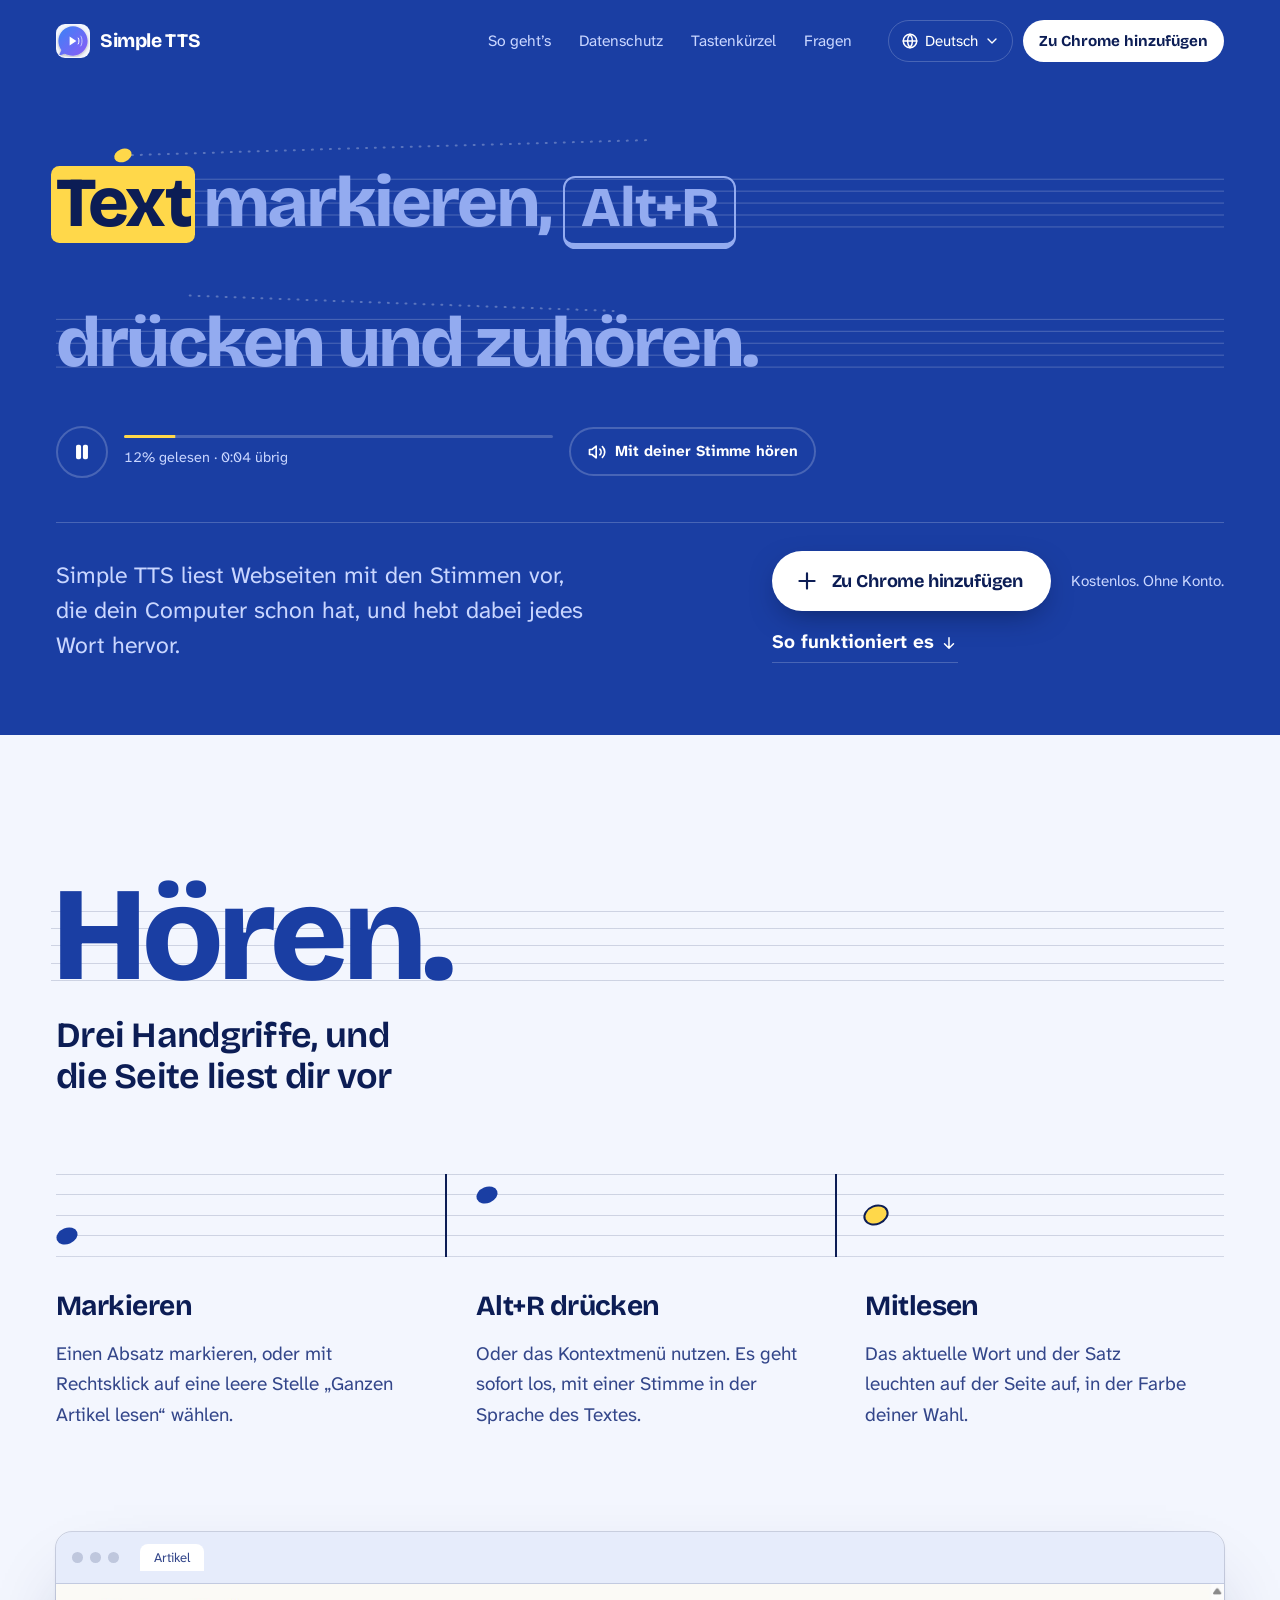
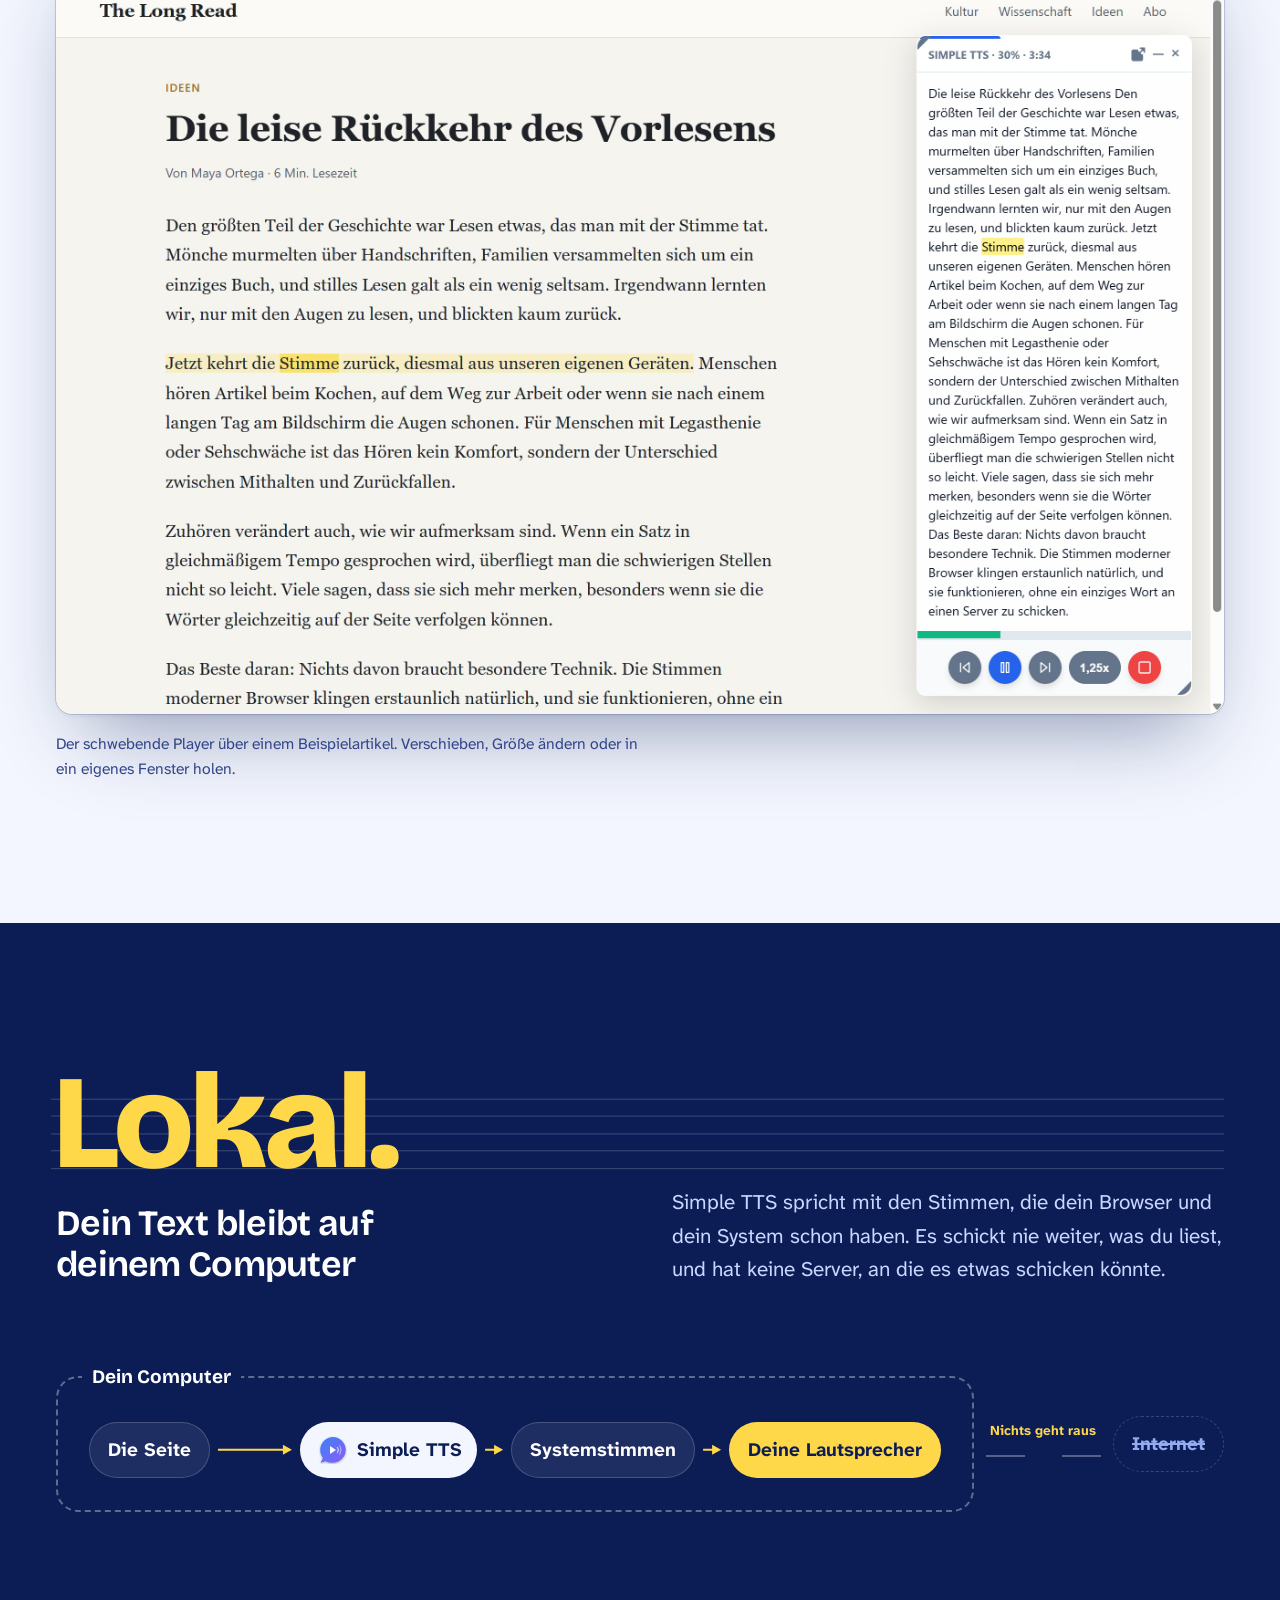
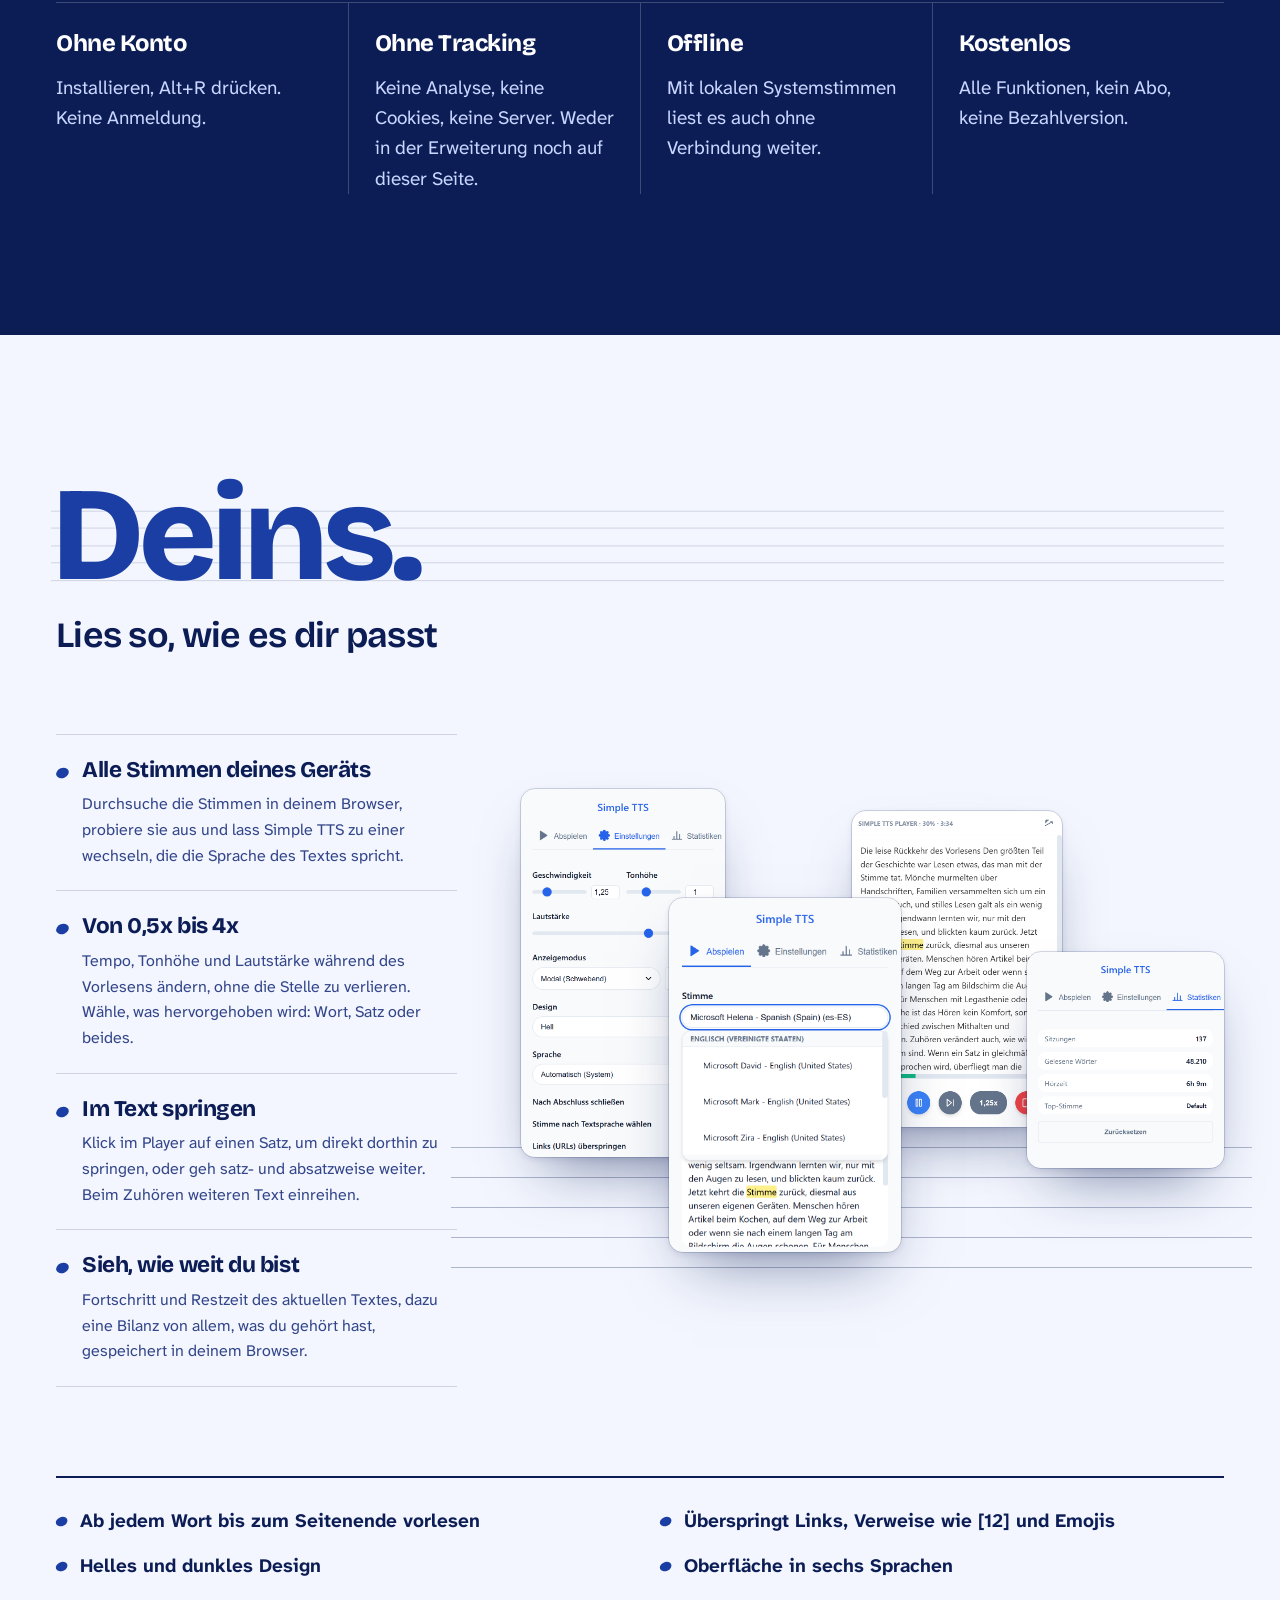
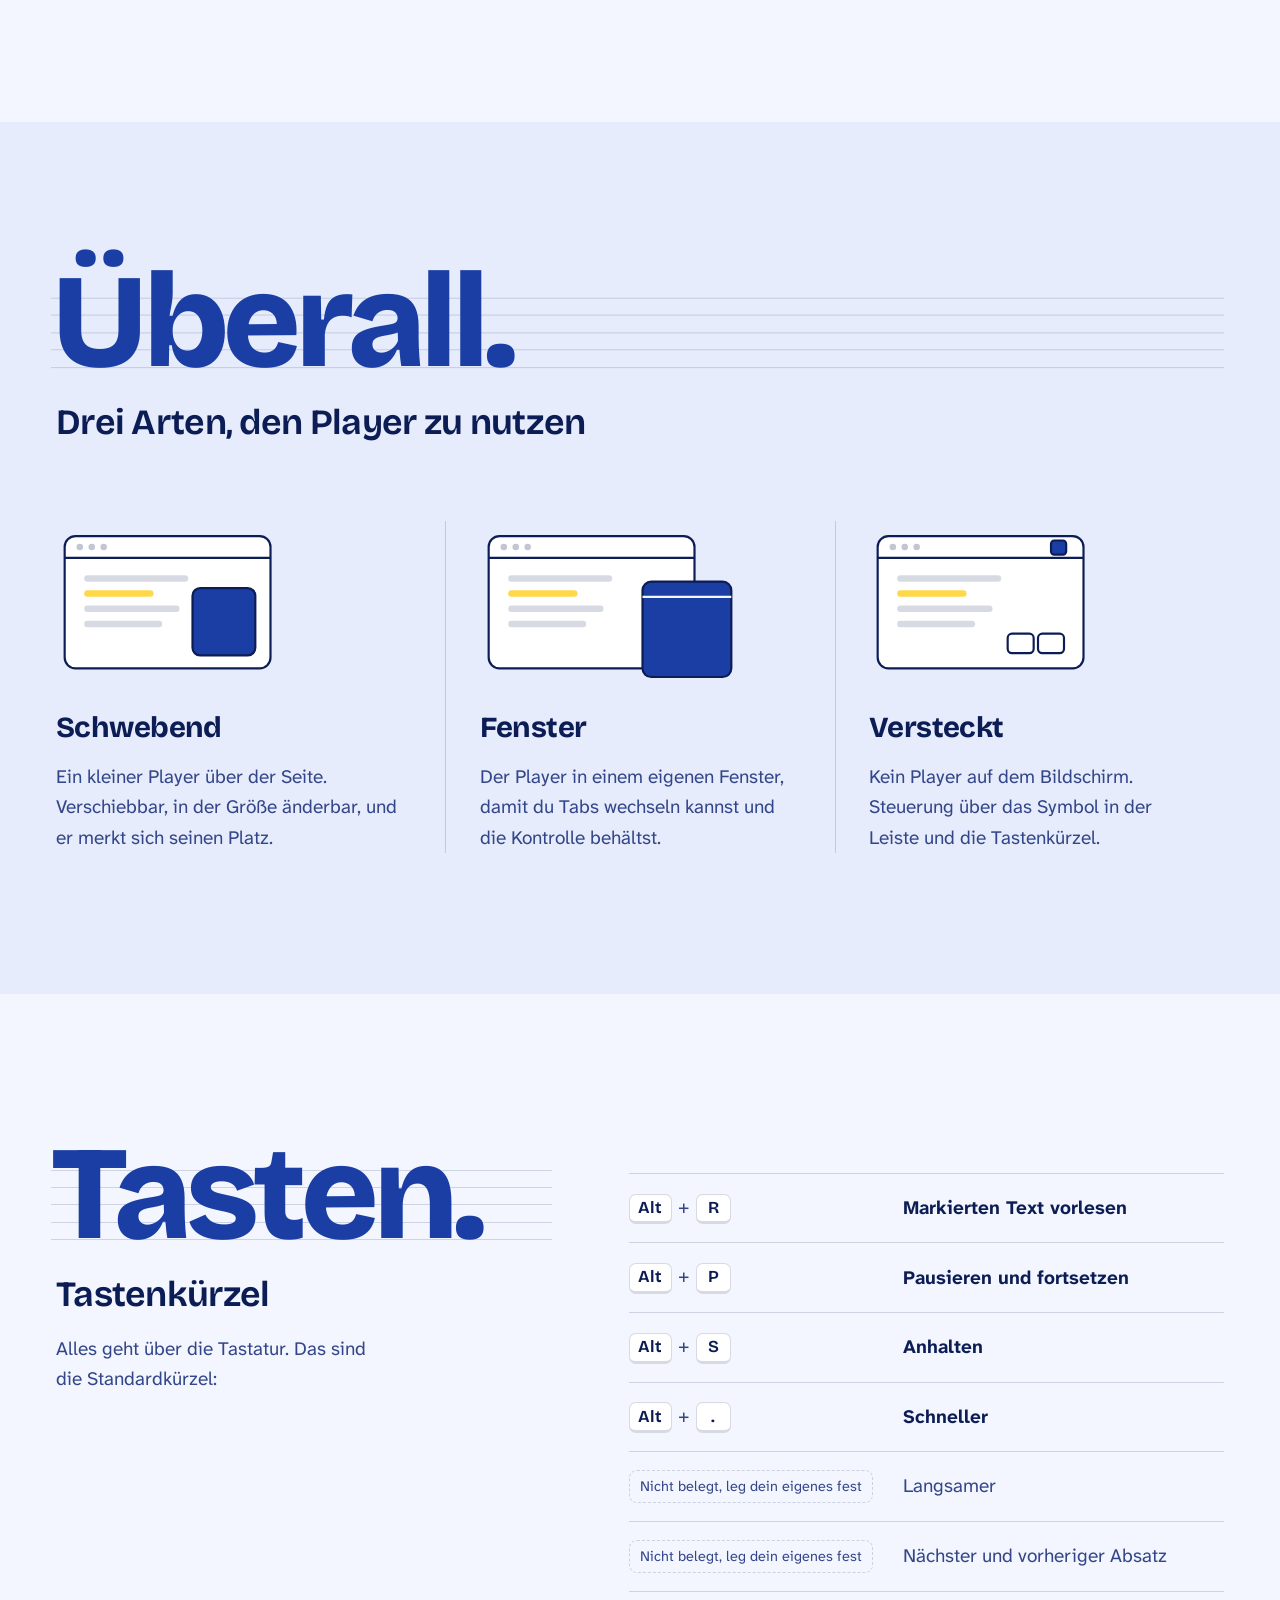
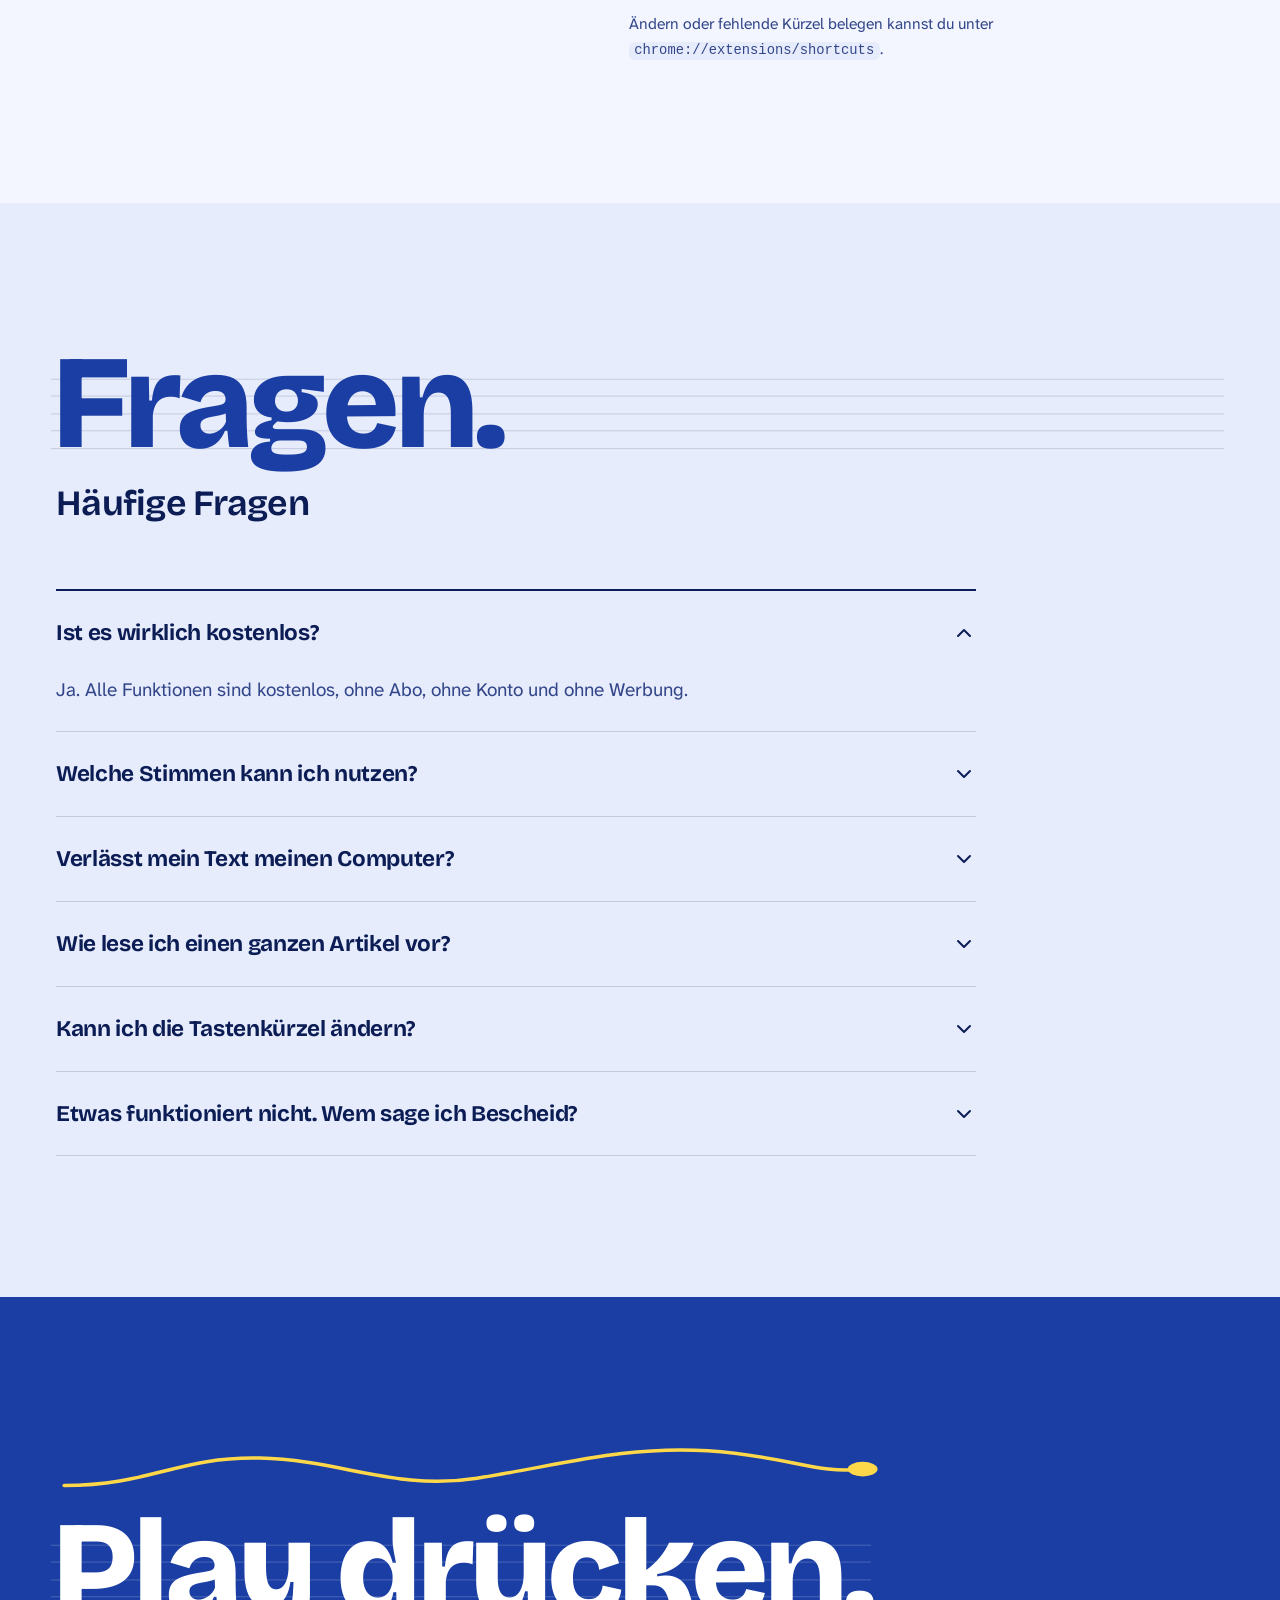
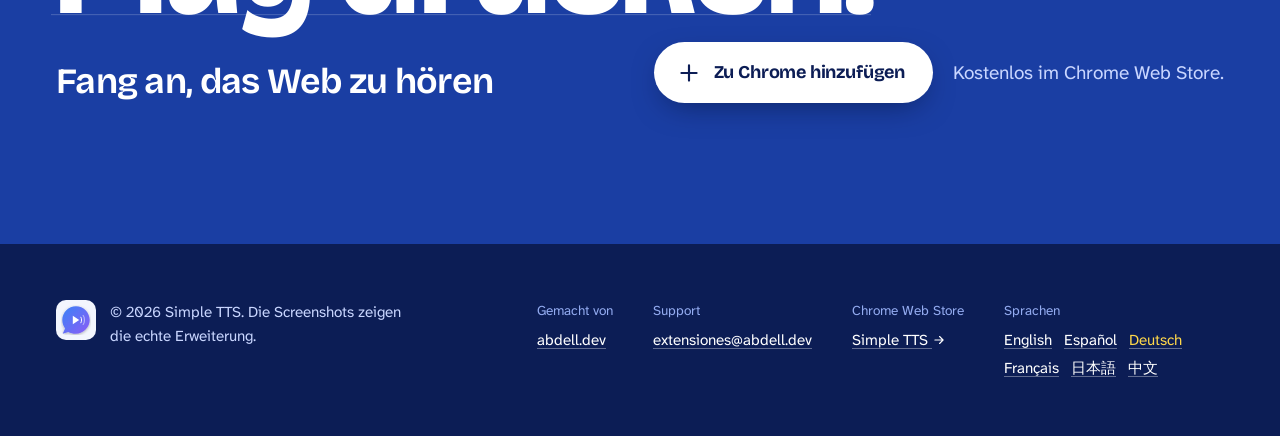
==== commit a9e39448: "Update from https://github.com/abdell1999/simpletts/commit/0a9aa2af8bc1ecb63a47a447fdb5fb304f54957a" ====
--- a/de/index.html
+++ b/de/index.html
@@ -1 +1 @@
-<!DOCTYPE html><html lang="de" dir="ltr"><head><meta charset="utf-8"><meta name="viewport" content="width=device-width, initial-scale=1"><title>Simple TTS: jede Webseite in Chrome anhören</title><meta name="description" content="Kostenlose Chrome-Erweiterung, die Webseiten mit den Stimmen deines Computers vorliest. Text markieren, Alt+R drücken und jedes Wort auf der Seite mitverfolgen. Ohne Konto, ohne Tracking."><meta name="theme-color" content="#1a3ea3"><link rel="canonical" href="https://abdell1999.github.io/simpletts-public/de/"><link rel="alternate" hreflang="en" href="https://abdell1999.github.io/simpletts-public/en/"><link rel="alternate" hreflang="es" href="https://abdell1999.github.io/simpletts-public/es/"><link rel="alternate" hreflang="de" href="https://abdell1999.github.io/simpletts-public/de/"><link rel="alternate" hreflang="fr" href="https://abdell1999.github.io/simpletts-public/fr/"><link rel="alternate" hreflang="ja" href="https://abdell1999.github.io/simpletts-public/ja/"><link rel="alternate" hreflang="zh-CN" href="https://abdell1999.github.io/simpletts-public/zh/"><link rel="alternate" hreflang="x-default" href="https://abdell1999.github.io/simpletts-public/"><link rel="icon" href="/simpletts-public/icon.svg" type="image/svg+xml"><link rel="icon" href="/simpletts-public/icon32.png" type="image/png" sizes="32x32"><link rel="apple-touch-icon" href="/simpletts-public/icon128.png"><meta property="og:type" content="website"><meta property="og:title" content="Simple TTS: jede Webseite in Chrome anhören"><meta property="og:description" content="Kostenlose Chrome-Erweiterung, die Webseiten mit den Stimmen deines Computers vorliest. Text markieren, Alt+R drücken und jedes Wort auf der Seite mitverfolgen. Ohne Konto, ohne Tracking."><meta property="og:url" content="https://abdell1999.github.io/simpletts-public/de/"><meta property="og:image" content="https://abdell1999.github.io/simpletts-public/shots/de/article.jpg"><meta property="og:locale" content="de"><meta name="twitter:card" content="summary_large_image"><link rel="stylesheet" href="/simpletts-public/_astro/i18n.CIlShhsW.css"><link rel="stylesheet" href="/simpletts-public/_astro/index.Cy8-x0-Z.css"></head><body><a class="skip" href="#main">Zum Inhalt springen</a><div class="hero-field" data-astro-cid-ge2uvauf><header class="nav wrap" data-astro-cid-wpvy4v7s><a class="brand" href="/simpletts-public/de/" data-astro-cid-wpvy4v7s><img src="/simpletts-public/icon.svg" alt="" width="34" height="34" data-astro-cid-wpvy4v7s><span data-astro-cid-wpvy4v7s>Simple TTS</span></a><nav aria-label="Simple TTS" data-astro-cid-wpvy4v7s><ul class="links" data-astro-cid-wpvy4v7s><li data-astro-cid-wpvy4v7s><a href="#how" data-astro-cid-wpvy4v7s>So geht’s</a></li><li data-astro-cid-wpvy4v7s><a href="#privacy" data-astro-cid-wpvy4v7s>Datenschutz</a></li><li data-astro-cid-wpvy4v7s><a href="#shortcuts" data-astro-cid-wpvy4v7s>Tastenkürzel</a></li><li data-astro-cid-wpvy4v7s><a href="#faq" data-astro-cid-wpvy4v7s>Fragen</a></li></ul></nav><div class="tools" data-astro-cid-wpvy4v7s><details class="lang" data-astro-cid-wpvy4v7s><summary data-astro-cid-wpvy4v7s><svg viewBox="0 0 24 24" fill="none" stroke="currentColor" stroke-width="2" stroke-linecap="round" stroke-linejoin="round" aria-hidden="true" focusable="false"><circle cx="12" cy="12" r="9"/><path d="M3 12h18M12 3a14 14 0 0 1 0 18M12 3a14 14 0 0 0 0 18"/></svg><span class="lang-label" data-astro-cid-wpvy4v7s><span class="sr-only" data-astro-cid-wpvy4v7s>Sprache: </span>Deutsch</span><svg class="chev" viewBox="0 0 24 24" fill="none" stroke="currentColor" stroke-width="2" stroke-linecap="round" stroke-linejoin="round" aria-hidden="true" focusable="false"><path d="m6 9 6 6 6-6"/></svg></summary><ul data-astro-cid-wpvy4v7s><li data-astro-cid-wpvy4v7s><a href="/simpletts-public/en/" hreflang="en" lang="en" data-astro-cid-wpvy4v7s>English</a></li><li data-astro-cid-wpvy4v7s><a href="/simpletts-public/es/" hreflang="es" lang="es" data-astro-cid-wpvy4v7s>Español</a></li><li data-astro-cid-wpvy4v7s><a href="/simpletts-public/de/" hreflang="de" lang="de" aria-current="page" data-astro-cid-wpvy4v7s>Deutsch</a></li><li data-astro-cid-wpvy4v7s><a href="/simpletts-public/fr/" hreflang="fr" lang="fr" data-astro-cid-wpvy4v7s>Français</a></li><li data-astro-cid-wpvy4v7s><a href="/simpletts-public/ja/" hreflang="ja" lang="ja" data-astro-cid-wpvy4v7s>日本語</a></li><li data-astro-cid-wpvy4v7s><a href="/simpletts-public/zh/" hreflang="zh-CN" lang="zh-CN" data-astro-cid-wpvy4v7s>中文</a></li></ul></details><a class="install" href="https://chromewebstore.google.com/detail/mnnhakddcadkcichdgimoennpkfkcalk?hl=de" data-astro-cid-wpvy4v7s>Zu Chrome hinzufügen</a></div></header><section class="hero wrap" aria-labelledby="hero-title" data-astro-cid-ge2uvauf><div class="score" data-score data-lang="de" data-astro-cid-ge2uvauf><svg class="contour" aria-hidden="true" focusable="false" data-astro-cid-ge2uvauf><path class="contour-ghost" d="" data-astro-cid-ge2uvauf></path><path class="contour-line" d="" data-astro-cid-ge2uvauf></path><ellipse class="pen" rx="9" ry="6.5" cx="-40" cy="-40" data-astro-cid-ge2uvauf></ellipse></svg><h1 id="hero-title" class="sentence staved" data-astro-cid-ge2uvauf><span class="sr-only" data-astro-cid-ge2uvauf>Text markieren, Alt+R drücken und zuhören.</span><span class="words" aria-hidden="true" data-astro-cid-ge2uvauf><span class="g" data-astro-cid-ge2uvauf><span class="w" data-pitch="2" data-astro-cid-ge2uvauf>Text</span></span> <span class="g" data-astro-cid-ge2uvauf><span class="w" data-pitch="3" data-astro-cid-ge2uvauf>markieren,</span></span> <span class="g" data-astro-cid-ge2uvauf><span class="w key" data-pitch="4" data-astro-cid-ge2uvauf><span class="keycap" data-astro-cid-ge2uvauf>Alt+R</span></span></span> <span class="g" data-astro-cid-ge2uvauf><span class="w" data-pitch="2" data-astro-cid-ge2uvauf>drücken</span></span> <span class="g" data-astro-cid-ge2uvauf><span class="w" data-pitch="1" data-astro-cid-ge2uvauf>und</span></span> <span class="g" data-astro-cid-ge2uvauf><span class="w" data-pitch="0" data-astro-cid-ge2uvauf>zuhören.</span></span></span></h1></div><div class="transport" data-transport data-astro-cid-ge2uvauf><button class="t-btn" type="button" data-toggle aria-label="Demo pausieren" data-label-play="Demo abspielen" data-label-pause="Demo pausieren" data-label-replay="Noch einmal" data-astro-cid-ge2uvauf><span class="i-pause" data-astro-cid-ge2uvauf><svg viewBox="0 0 24 24" fill="none" stroke="currentColor" stroke-width="2" stroke-linecap="round" stroke-linejoin="round" aria-hidden="true" focusable="false"><rect x="6.5" y="5" width="3.5" height="14" rx="1" fill="currentColor"/><rect x="14" y="5" width="3.5" height="14" rx="1" fill="currentColor"/></svg></span><span class="i-play" data-astro-cid-ge2uvauf><svg viewBox="0 0 24 24" fill="none" stroke="currentColor" stroke-width="2" stroke-linecap="round" stroke-linejoin="round" aria-hidden="true" focusable="false"><path d="M8 5.5v13a1 1 0 0 0 1.5.86l10.4-6.5a1 1 0 0 0 0-1.72L9.5 4.64A1 1 0 0 0 8 5.5Z" fill="currentColor"/></svg></span><span class="i-replay" data-astro-cid-ge2uvauf><svg viewBox="0 0 24 24" fill="none" stroke="currentColor" stroke-width="2" stroke-linecap="round" stroke-linejoin="round" aria-hidden="true" focusable="false"><path d="M3 12a9 9 0 1 0 2.64-6.36L3 8.3"/><path d="M3 3.5v4.8h4.8"/></svg></span></button><div class="progress" aria-hidden="true" data-astro-cid-ge2uvauf><div class="bar" data-astro-cid-ge2uvauf><span data-bar data-astro-cid-ge2uvauf></span></div><p class="readout" data-astro-cid-ge2uvauf><span data-pct data-astro-cid-ge2uvauf>0%</span> gelesen · <span data-left data-astro-cid-ge2uvauf>0:00</span> übrig</p></div><button class="listen" type="button" data-listen hidden data-label-listen="Mit deiner Stimme hören" data-label-stop="Stopp" title="Nutzt eine Stimme aus deinem Browser." data-astro-cid-ge2uvauf><svg viewBox="0 0 24 24" fill="none" stroke="currentColor" stroke-width="2" stroke-linecap="round" stroke-linejoin="round" aria-hidden="true" focusable="false"><path d="M11 5 6 9H3v6h3l5 4V5Z"/><path d="M15.5 8.5a5 5 0 0 1 0 7M18.5 5.5a9 9 0 0 1 0 13"/></svg><span data-listen-label data-astro-cid-ge2uvauf>Mit deiner Stimme hören</span></button></div><div class="pitch" data-astro-cid-ge2uvauf><p class="promise" data-astro-cid-ge2uvauf>Simple TTS liest Webseiten mit den Stimmen vor, die dein Computer schon hat, und hebt dabei jedes Wort hervor.</p><div class="actions" data-astro-cid-ge2uvauf><a class="btn btn-primary" href="https://chromewebstore.google.com/detail/mnnhakddcadkcichdgimoennpkfkcalk?hl=de" data-astro-cid-ge2uvauf><svg viewBox="0 0 24 24" fill="none" stroke="currentColor" stroke-width="2" stroke-linecap="round" stroke-linejoin="round" aria-hidden="true" focusable="false"><path d="M12 5v14M5 12h14"/></svg>Zu Chrome hinzufügen</a><p class="cta-note" data-astro-cid-ge2uvauf>Kostenlos. Ohne Konto.</p><a class="how-link" href="#how" data-astro-cid-ge2uvauf>So funktioniert es<svg viewBox="0 0 24 24" fill="none" stroke="currentColor" stroke-width="2" stroke-linecap="round" stroke-linejoin="round" aria-hidden="true" focusable="false"><path d="M12 5v14M6 13l6 6 6-6"/></svg></a></div></div></section></div><script type="module" src="/simpletts-public/_astro/Hero.astro_astro_type_script_index_0_lang.B65l0I3Q.js"></script><main id="main"><section id="how" class="how on-paper" aria-labelledby="how-title" data-astro-cid-tbycsn3q><div class="wrap" data-astro-cid-tbycsn3q><span class="big-word staved" aria-hidden="true" data-astro-cid-tbycsn3q>Hören.</span><h2 id="how-title" class="section-title" data-astro-cid-tbycsn3q>Drei Handgriffe, und die Seite liest dir vor</h2><ol class="measures stave" data-astro-cid-tbycsn3q><li data-astro-cid-tbycsn3q><h3 data-astro-cid-tbycsn3q>Markieren</h3><p data-astro-cid-tbycsn3q>Einen Absatz markieren, oder mit Rechtsklick auf eine leere Stelle „Ganzen Artikel lesen“ wählen.</p></li><li data-astro-cid-tbycsn3q><h3 data-astro-cid-tbycsn3q>Alt+R drücken</h3><p data-astro-cid-tbycsn3q>Oder das Kontextmenü nutzen. Es geht sofort los, mit einer Stimme in der Sprache des Textes.</p></li><li data-astro-cid-tbycsn3q><h3 data-astro-cid-tbycsn3q>Mitlesen</h3><p data-astro-cid-tbycsn3q>Das aktuelle Wort und der Satz leuchten auf der Seite auf, in der Farbe deiner Wahl.</p></li></ol><figure class="shot" data-astro-cid-tbycsn3q><div class="window" data-astro-cid-tbycsn3q><div class="chrome" aria-hidden="true" data-astro-cid-tbycsn3q><span data-astro-cid-tbycsn3q></span><span data-astro-cid-tbycsn3q></span><span data-astro-cid-tbycsn3q></span><i data-astro-cid-tbycsn3q>Artikel</i></div><img src="/simpletts-public/shots/de/article.jpg" alt="Ein Nachrichtenartikel in Chrome mit dem schwebenden Player von Simple TTS und dem gelb hervorgehobenen Satz, der gerade gelesen wird." width="2560" height="1600" loading="lazy" decoding="async" data-astro-cid-tbycsn3q></div><figcaption data-astro-cid-tbycsn3q>Der schwebende Player über einem Beispielartikel. Verschieben, Größe ändern oder in ein eigenes Fenster holen.</figcaption></figure></div></section><section id="privacy" class="privacy" aria-labelledby="privacy-title" data-astro-cid-cobwjqwb><div class="wrap" data-astro-cid-cobwjqwb><span class="big-word staved" aria-hidden="true" data-astro-cid-cobwjqwb>Lokal.</span><div class="head" data-astro-cid-cobwjqwb><h2 id="privacy-title" class="section-title" data-astro-cid-cobwjqwb>Dein Text bleibt auf deinem Computer</h2><p class="lead" data-astro-cid-cobwjqwb>Simple TTS spricht mit den Stimmen, die dein Browser und dein System schon haben. Es schickt nie weiter, was du liest, und hat keine Server, an die es etwas schicken könnte.</p></div><figure class="path" aria-label="Die Seite → Simple TTS → Systemstimmen → Deine Lautsprecher. Internet: Nichts geht raus." data-astro-cid-cobwjqwb><div class="device" data-astro-cid-cobwjqwb><span class="device-label" data-astro-cid-cobwjqwb>Dein Computer</span><ol class="chain" data-astro-cid-cobwjqwb><li data-astro-cid-cobwjqwb><span class="node" data-astro-cid-cobwjqwb>Die Seite</span></li><li data-astro-cid-cobwjqwb><span class="node node-ext" data-astro-cid-cobwjqwb><img src="/simpletts-public/icon.svg" alt="" width="28" height="28" data-astro-cid-cobwjqwb>Simple TTS</span></li><li data-astro-cid-cobwjqwb><span class="node" data-astro-cid-cobwjqwb>Systemstimmen</span></li><li data-astro-cid-cobwjqwb><span class="node node-out" data-astro-cid-cobwjqwb>Deine Lautsprecher</span></li></ol></div><div class="outside" aria-hidden="true" data-astro-cid-cobwjqwb><span class="cut" data-astro-cid-cobwjqwb>Nichts geht raus</span><span class="node node-net" data-astro-cid-cobwjqwb>Internet</span></div></figure><dl class="facts" data-astro-cid-cobwjqwb><div data-astro-cid-cobwjqwb><dt data-astro-cid-cobwjqwb>Ohne Konto</dt><dd data-astro-cid-cobwjqwb>Installieren, Alt+R drücken. Keine Anmeldung.</dd></div><div data-astro-cid-cobwjqwb><dt data-astro-cid-cobwjqwb>Ohne Tracking</dt><dd data-astro-cid-cobwjqwb>Keine Analyse, keine Cookies, keine Server. Weder in der Erweiterung noch auf dieser Seite.</dd></div><div data-astro-cid-cobwjqwb><dt data-astro-cid-cobwjqwb>Offline</dt><dd data-astro-cid-cobwjqwb>Mit lokalen Systemstimmen liest es auch ohne Verbindung weiter.</dd></div><div data-astro-cid-cobwjqwb><dt data-astro-cid-cobwjqwb>Kostenlos</dt><dd data-astro-cid-cobwjqwb>Alle Funktionen, kein Abo, keine Bezahlversion.</dd></div></dl></div></section><section class="features on-paper" aria-labelledby="features-title" data-astro-cid-cognygiv><div class="wrap" data-astro-cid-cognygiv><span class="big-word staved" aria-hidden="true" data-astro-cid-cognygiv>Deins.</span><h2 id="features-title" class="section-title" data-astro-cid-cognygiv>Lies so, wie es dir passt</h2><div class="layout" data-astro-cid-cognygiv><dl class="list" data-astro-cid-cognygiv><div data-astro-cid-cognygiv><dt data-astro-cid-cognygiv>Alle Stimmen deines Geräts</dt><dd data-astro-cid-cognygiv>Durchsuche die Stimmen in deinem Browser, probiere sie aus und lass Simple TTS zu einer wechseln, die die Sprache des Textes spricht.</dd></div><div data-astro-cid-cognygiv><dt data-astro-cid-cognygiv>Von 0,5x bis 4x</dt><dd data-astro-cid-cognygiv>Tempo, Tonhöhe und Lautstärke während des Vorlesens ändern, ohne die Stelle zu verlieren. Wähle, was hervorgehoben wird: Wort, Satz oder beides.</dd></div><div data-astro-cid-cognygiv><dt data-astro-cid-cognygiv>Im Text springen</dt><dd data-astro-cid-cognygiv>Klick im Player auf einen Satz, um direkt dorthin zu springen, oder geh satz- und absatzweise weiter. Beim Zuhören weiteren Text einreihen.</dd></div><div data-astro-cid-cognygiv><dt data-astro-cid-cognygiv>Sieh, wie weit du bist</dt><dd data-astro-cid-cognygiv>Fortschritt und Restzeit des aktuellen Textes, dazu eine Bilanz von allem, was du gehört hast, gespeichert in deinem Browser.</dd></div></dl><div class="chord" data-astro-cid-cognygiv><img class="ui settings" src="/simpletts-public/shots/de/settings.png" alt="Die Einstellungen von Simple TTS: Tempo, Tonhöhe, Lautstärke, Player-Modus, Hervorhebung und Design." width="720" height="1962" loading="lazy" decoding="async" data-astro-cid-cognygiv><img class="ui voices" src="/simpletts-public/shots/de/voices.png" alt="Das Popup von Simple TTS mit dem Player und der Stimmenliste mit Suchfeld." width="720" height="1324" loading="lazy" decoding="async" data-astro-cid-cognygiv><img class="ui stats" src="/simpletts-public/shots/de/stats.png" alt="Der Statistik-Tab von Simple TTS mit gelesenen Wörtern, Hörzeit und meistgenutzten Stimmen (Beispieldaten)." width="720" height="1148" loading="lazy" decoding="async" data-astro-cid-cognygiv><img class="ui window" src="/simpletts-public/shots/de/window.png" alt="Der Player von Simple TTS in einem eigenen Fenster mit dem vorgelesenen Text und den Steuerelementen." width="800" height="1200" loading="lazy" decoding="async" data-astro-cid-cognygiv></div></div><ul class="more" data-astro-cid-cognygiv><li data-astro-cid-cognygiv>Ab jedem Wort bis zum Seitenende vorlesen</li><li data-astro-cid-cognygiv>Überspringt Links, Verweise wie [12] und Emojis</li><li data-astro-cid-cognygiv>Helles und dunkles Design</li><li data-astro-cid-cognygiv>Oberfläche in sechs Sprachen</li></ul></div></section><section class="modes on-paper" aria-labelledby="modes-title" data-astro-cid-mfftnrbs><div class="wrap" data-astro-cid-mfftnrbs><span class="big-word staved" aria-hidden="true" data-astro-cid-mfftnrbs>Überall.</span><h2 id="modes-title" class="section-title" data-astro-cid-mfftnrbs>Drei Arten, den Player zu nutzen</h2><ul class="list" data-astro-cid-mfftnrbs><li data-astro-cid-mfftnrbs><svg class="diagram" viewBox="0 0 240 150" aria-hidden="true" focusable="false" data-astro-cid-mfftnrbs><rect class="win" x="8" y="14" width="190" height="122" rx="10" data-astro-cid-mfftnrbs></rect><line class="win-line" x1="8" y1="34" x2="198" y2="34" data-astro-cid-mfftnrbs></line><circle class="win-dot" cx="22" cy="24" r="3" data-astro-cid-mfftnrbs></circle><circle class="win-dot" cx="33" cy="24" r="3" data-astro-cid-mfftnrbs></circle><circle class="win-dot" cx="44" cy="24" r="3" data-astro-cid-mfftnrbs></circle><rect class="text" x="26" y="50" width="96" height="6" rx="3" data-astro-cid-mfftnrbs></rect><rect class="text hl" x="26" y="64" width="64" height="6" rx="3" data-astro-cid-mfftnrbs></rect><rect class="text" x="26" y="78" width="88" height="6" rx="3" data-astro-cid-mfftnrbs></rect><rect class="text" x="26" y="92" width="72" height="6" rx="3" data-astro-cid-mfftnrbs></rect><rect class="player" x="126" y="62" width="58" height="62" rx="7" data-astro-cid-mfftnrbs></rect></svg><h3 data-astro-cid-mfftnrbs>Schwebend</h3><p data-astro-cid-mfftnrbs>Ein kleiner Player über der Seite. Verschiebbar, in der Größe änderbar, und er merkt sich seinen Platz.</p></li><li data-astro-cid-mfftnrbs><svg class="diagram" viewBox="0 0 240 150" aria-hidden="true" focusable="false" data-astro-cid-mfftnrbs><rect class="win" x="8" y="14" width="190" height="122" rx="10" data-astro-cid-mfftnrbs></rect><line class="win-line" x1="8" y1="34" x2="198" y2="34" data-astro-cid-mfftnrbs></line><circle class="win-dot" cx="22" cy="24" r="3" data-astro-cid-mfftnrbs></circle><circle class="win-dot" cx="33" cy="24" r="3" data-astro-cid-mfftnrbs></circle><circle class="win-dot" cx="44" cy="24" r="3" data-astro-cid-mfftnrbs></circle><rect class="text" x="26" y="50" width="96" height="6" rx="3" data-astro-cid-mfftnrbs></rect><rect class="text hl" x="26" y="64" width="64" height="6" rx="3" data-astro-cid-mfftnrbs></rect><rect class="text" x="26" y="78" width="88" height="6" rx="3" data-astro-cid-mfftnrbs></rect><rect class="text" x="26" y="92" width="72" height="6" rx="3" data-astro-cid-mfftnrbs></rect><rect class="player" x="150" y="56" width="82" height="88" rx="8" data-astro-cid-mfftnrbs></rect><line class="player-line" x1="150" y1="70" x2="232" y2="70" data-astro-cid-mfftnrbs></line></svg><h3 data-astro-cid-mfftnrbs>Fenster</h3><p data-astro-cid-mfftnrbs>Der Player in einem eigenen Fenster, damit du Tabs wechseln kannst und die Kontrolle behältst.</p></li><li data-astro-cid-mfftnrbs><svg class="diagram" viewBox="0 0 240 150" aria-hidden="true" focusable="false" data-astro-cid-mfftnrbs><rect class="win" x="8" y="14" width="190" height="122" rx="10" data-astro-cid-mfftnrbs></rect><line class="win-line" x1="8" y1="34" x2="198" y2="34" data-astro-cid-mfftnrbs></line><circle class="win-dot" cx="22" cy="24" r="3" data-astro-cid-mfftnrbs></circle><circle class="win-dot" cx="33" cy="24" r="3" data-astro-cid-mfftnrbs></circle><circle class="win-dot" cx="44" cy="24" r="3" data-astro-cid-mfftnrbs></circle><rect class="text" x="26" y="50" width="96" height="6" rx="3" data-astro-cid-mfftnrbs></rect><rect class="text hl" x="26" y="64" width="64" height="6" rx="3" data-astro-cid-mfftnrbs></rect><rect class="text" x="26" y="78" width="88" height="6" rx="3" data-astro-cid-mfftnrbs></rect><rect class="text" x="26" y="92" width="72" height="6" rx="3" data-astro-cid-mfftnrbs></rect><rect class="player" x="168" y="18" width="14" height="13" rx="3" data-astro-cid-mfftnrbs></rect><rect class="key" x="128" y="104" width="24" height="18" rx="4" data-astro-cid-mfftnrbs></rect><rect class="key" x="156" y="104" width="24" height="18" rx="4" data-astro-cid-mfftnrbs></rect></svg><h3 data-astro-cid-mfftnrbs>Versteckt</h3><p data-astro-cid-mfftnrbs>Kein Player auf dem Bildschirm. Steuerung über das Symbol in der Leiste und die Tastenkürzel.</p></li></ul></div></section><section id="shortcuts" class="shortcuts on-paper" aria-labelledby="shortcuts-title" data-astro-cid-aiqoecje><div class="wrap grid" data-astro-cid-aiqoecje><div data-astro-cid-aiqoecje><span class="big-word staved" aria-hidden="true" data-astro-cid-aiqoecje>Tasten.</span><h2 id="shortcuts-title" class="section-title" data-astro-cid-aiqoecje>Tastenkürzel</h2><p class="lead" data-astro-cid-aiqoecje>Alles geht über die Tastatur. Das sind die Standardkürzel:</p></div><div data-astro-cid-aiqoecje><table data-astro-cid-aiqoecje><tbody data-astro-cid-aiqoecje><tr data-astro-cid-aiqoecje><th scope="row" data-astro-cid-aiqoecje><kbd data-astro-cid-aiqoecje>Alt</kbd><span class="plus" data-astro-cid-aiqoecje>+</span><kbd data-astro-cid-aiqoecje>R</kbd></th><td data-astro-cid-aiqoecje>Markierten Text vorlesen</td></tr><tr data-astro-cid-aiqoecje><th scope="row" data-astro-cid-aiqoecje><kbd data-astro-cid-aiqoecje>Alt</kbd><span class="plus" data-astro-cid-aiqoecje>+</span><kbd data-astro-cid-aiqoecje>P</kbd></th><td data-astro-cid-aiqoecje>Pausieren und fortsetzen</td></tr><tr data-astro-cid-aiqoecje><th scope="row" data-astro-cid-aiqoecje><kbd data-astro-cid-aiqoecje>Alt</kbd><span class="plus" data-astro-cid-aiqoecje>+</span><kbd data-astro-cid-aiqoecje>S</kbd></th><td data-astro-cid-aiqoecje>Anhalten</td></tr><tr data-astro-cid-aiqoecje><th scope="row" data-astro-cid-aiqoecje><kbd data-astro-cid-aiqoecje>Alt</kbd><span class="plus" data-astro-cid-aiqoecje>+</span><kbd data-astro-cid-aiqoecje>.</kbd></th><td data-astro-cid-aiqoecje>Schneller</td></tr><tr class="unset" data-astro-cid-aiqoecje><th scope="row" data-astro-cid-aiqoecje><span class="none" data-astro-cid-aiqoecje>Nicht belegt, leg dein eigenes fest</span></th><td data-astro-cid-aiqoecje>Langsamer</td></tr><tr class="unset" data-astro-cid-aiqoecje><th scope="row" data-astro-cid-aiqoecje><span class="none" data-astro-cid-aiqoecje>Nicht belegt, leg dein eigenes fest</span></th><td data-astro-cid-aiqoecje>Nächster und vorheriger Absatz</td></tr></tbody></table><p class="note" data-astro-cid-aiqoecje>Ändern oder fehlende Kürzel belegen kannst du unter <code data-astro-cid-aiqoecje>chrome://extensions/shortcuts</code>.</p></div></div></section><section id="faq" class="faq on-paper" aria-labelledby="faq-title" data-astro-cid-hemr5th4><div class="wrap" data-astro-cid-hemr5th4><span class="big-word staved" aria-hidden="true" data-astro-cid-hemr5th4>Fragen.</span><h2 id="faq-title" class="section-title" data-astro-cid-hemr5th4>Häufige Fragen</h2><div class="items" data-astro-cid-hemr5th4><details open data-astro-cid-hemr5th4><summary data-astro-cid-hemr5th4><span data-astro-cid-hemr5th4>Ist es wirklich kostenlos?</span><svg viewBox="0 0 24 24" fill="none" stroke="currentColor" stroke-width="2" stroke-linecap="round" stroke-linejoin="round" aria-hidden="true" focusable="false"><path d="m6 9 6 6 6-6"/></svg></summary><p data-astro-cid-hemr5th4>Ja. Alle Funktionen sind kostenlos, ohne Abo, ohne Konto und ohne Werbung.</p></details><details data-astro-cid-hemr5th4><summary data-astro-cid-hemr5th4><span data-astro-cid-hemr5th4>Welche Stimmen kann ich nutzen?</span><svg viewBox="0 0 24 24" fill="none" stroke="currentColor" stroke-width="2" stroke-linecap="round" stroke-linejoin="round" aria-hidden="true" focusable="false"><path d="m6 9 6 6 6-6"/></svg></summary><p data-astro-cid-hemr5th4>Die, die dein Browser und dein Betriebssystem anbieten. Wie viele es sind und wie natürlich sie klingen, hängt von deinem System ab. Weitere Stimmen lassen sich meist in den Sprach- oder Bedienungshilfe-Einstellungen des Systems hinzufügen.</p></details><details data-astro-cid-hemr5th4><summary data-astro-cid-hemr5th4><span data-astro-cid-hemr5th4>Verlässt mein Text meinen Computer?</span><svg viewBox="0 0 24 24" fill="none" stroke="currentColor" stroke-width="2" stroke-linecap="round" stroke-linejoin="round" aria-hidden="true" focusable="false"><path d="m6 9 6 6 6-6"/></svg></summary><p data-astro-cid-hemr5th4>Simple TTS schickt ihn nirgendwohin. Mit lokalen Systemstimmen bleibt alles auf dem Gerät und funktioniert offline. Manche Browser bieten auch Online-Stimmen an; wählst du eine davon, verarbeitet dieser Sprachdienst den Text.</p></details><details data-astro-cid-hemr5th4><summary data-astro-cid-hemr5th4><span data-astro-cid-hemr5th4>Wie lese ich einen ganzen Artikel vor?</span><svg viewBox="0 0 24 24" fill="none" stroke="currentColor" stroke-width="2" stroke-linecap="round" stroke-linejoin="round" aria-hidden="true" focusable="false"><path d="m6 9 6 6 6-6"/></svg></summary><p data-astro-cid-hemr5th4>Rechtsklick auf eine leere Stelle der Seite, ohne etwas zu markieren, und „Ganzen Artikel lesen“ wählen. Für einen bestimmten Startpunkt: Rechtsklick auf ein Wort und „Ab hier bis zum Ende vorlesen“.</p></details><details data-astro-cid-hemr5th4><summary data-astro-cid-hemr5th4><span data-astro-cid-hemr5th4>Kann ich die Tastenkürzel ändern?</span><svg viewBox="0 0 24 24" fill="none" stroke="currentColor" stroke-width="2" stroke-linecap="round" stroke-linejoin="round" aria-hidden="true" focusable="false"><path d="m6 9 6 6 6-6"/></svg></summary><p data-astro-cid-hemr5th4>Ja. Gib <code>chrome://extensions/shortcuts</code> in die Adressleiste ein und lege die Tasten fest, die du magst.</p></details><details data-astro-cid-hemr5th4><summary data-astro-cid-hemr5th4><span data-astro-cid-hemr5th4>Etwas funktioniert nicht. Wem sage ich Bescheid?</span><svg viewBox="0 0 24 24" fill="none" stroke="currentColor" stroke-width="2" stroke-linecap="round" stroke-linejoin="round" aria-hidden="true" focusable="false"><path d="m6 9 6 6 6-6"/></svg></summary><p data-astro-cid-hemr5th4>Schreib an <a href="mailto:extensiones@abdell.dev">extensiones@abdell.dev</a>, auf welcher Seite du warst und was passiert ist.</p></details></div></div></section><section class="close" aria-labelledby="close-title" data-astro-cid-qfqsfzny><div class="wrap" data-astro-cid-qfqsfzny><div class="phrase" data-astro-cid-qfqsfzny><svg class="melody" viewBox="0 0 600 70" preserveAspectRatio="none" aria-hidden="true" focusable="false" data-astro-cid-qfqsfzny><path d="M6 52 C 70 52, 90 20, 150 22 S 250 58, 310 44 S 420 8, 480 14 S 560 40, 594 34" data-astro-cid-qfqsfzny></path><ellipse cx="594" cy="34" rx="11" ry="8" data-astro-cid-qfqsfzny></ellipse></svg><span class="big-word staved" aria-hidden="true" data-astro-cid-qfqsfzny>Play drücken.</span></div><div class="row" data-astro-cid-qfqsfzny><h2 id="close-title" class="section-title" data-astro-cid-qfqsfzny>Fang an, das Web zu hören</h2><div class="act" data-astro-cid-qfqsfzny><a class="btn btn-primary" href="https://chromewebstore.google.com/detail/mnnhakddcadkcichdgimoennpkfkcalk?hl=de" data-astro-cid-qfqsfzny><svg viewBox="0 0 24 24" fill="none" stroke="currentColor" stroke-width="2" stroke-linecap="round" stroke-linejoin="round" aria-hidden="true" focusable="false"><path d="M12 5v14M5 12h14"/></svg>Zu Chrome hinzufügen</a><p data-astro-cid-qfqsfzny>Kostenlos im Chrome Web Store.</p></div></div></div></section><footer class="footer" data-astro-cid-qfqsfzny><div class="wrap cols" data-astro-cid-qfqsfzny><div class="brand" data-astro-cid-qfqsfzny><img src="/simpletts-public/icon.svg" alt="" width="40" height="40" loading="lazy" data-astro-cid-qfqsfzny><p data-astro-cid-qfqsfzny>© 2026 Simple TTS. Die Screenshots zeigen die echte Erweiterung.</p></div><dl data-astro-cid-qfqsfzny><div data-astro-cid-qfqsfzny><dt data-astro-cid-qfqsfzny>Gemacht von</dt><dd data-astro-cid-qfqsfzny><a href="https://abdell.dev" data-astro-cid-qfqsfzny>abdell.dev</a></dd></div><div data-astro-cid-qfqsfzny><dt data-astro-cid-qfqsfzny>Support</dt><dd data-astro-cid-qfqsfzny><a href="mailto:extensiones@abdell.dev" data-astro-cid-qfqsfzny>extensiones@abdell.dev</a></dd></div><div data-astro-cid-qfqsfzny><dt data-astro-cid-qfqsfzny>Chrome Web Store</dt><dd data-astro-cid-qfqsfzny><a href="https://chromewebstore.google.com/detail/mnnhakddcadkcichdgimoennpkfkcalk?hl=de" data-astro-cid-qfqsfzny>Simple TTS <svg viewBox="0 0 24 24" fill="none" stroke="currentColor" stroke-width="2" stroke-linecap="round" stroke-linejoin="round" aria-hidden="true" focusable="false"><path d="M5 12h14M13 6l6 6-6 6"/></svg></a></dd></div><div data-astro-cid-qfqsfzny><dt data-astro-cid-qfqsfzny>Sprachen</dt><dd class="langs" data-astro-cid-qfqsfzny><a href="/simpletts-public/en/" lang="en" hreflang="en" data-astro-cid-qfqsfzny>English</a><a href="/simpletts-public/es/" lang="es" hreflang="es" data-astro-cid-qfqsfzny>Español</a><a href="/simpletts-public/de/" lang="de" hreflang="de" aria-current="page" data-astro-cid-qfqsfzny>Deutsch</a><a href="/simpletts-public/fr/" lang="fr" hreflang="fr" data-astro-cid-qfqsfzny>Français</a><a href="/simpletts-public/ja/" lang="ja" hreflang="ja" data-astro-cid-qfqsfzny>日本語</a><a href="/simpletts-public/zh/" lang="zh-CN" hreflang="zh-CN" data-astro-cid-qfqsfzny>中文</a></dd></div></dl></div></footer></main></body></html>+<!DOCTYPE html><html lang="de" dir="ltr"><head><meta charset="utf-8"><meta name="viewport" content="width=device-width, initial-scale=1"><title>Simple TTS: jede Webseite in Chrome anhören</title><meta name="description" content="Kostenlose Chrome-Erweiterung, die Webseiten mit den Stimmen deines Computers vorliest. Text markieren, Alt+R drücken und jedes Wort auf der Seite mitverfolgen. Ohne Konto, ohne Tracking."><meta name="theme-color" content="#1a3ea3"><link rel="canonical" href="https://simpletts.abdell.dev/de/"><link rel="alternate" hreflang="en" href="https://simpletts.abdell.dev/en/"><link rel="alternate" hreflang="es" href="https://simpletts.abdell.dev/es/"><link rel="alternate" hreflang="de" href="https://simpletts.abdell.dev/de/"><link rel="alternate" hreflang="fr" href="https://simpletts.abdell.dev/fr/"><link rel="alternate" hreflang="ja" href="https://simpletts.abdell.dev/ja/"><link rel="alternate" hreflang="zh-CN" href="https://simpletts.abdell.dev/zh/"><link rel="alternate" hreflang="x-default" href="https://simpletts.abdell.dev/"><link rel="icon" href="/icon.svg" type="image/svg+xml"><link rel="icon" href="/icon32.png" type="image/png" sizes="32x32"><link rel="apple-touch-icon" href="/icon128.png"><meta property="og:type" content="website"><meta property="og:title" content="Simple TTS: jede Webseite in Chrome anhören"><meta property="og:description" content="Kostenlose Chrome-Erweiterung, die Webseiten mit den Stimmen deines Computers vorliest. Text markieren, Alt+R drücken und jedes Wort auf der Seite mitverfolgen. Ohne Konto, ohne Tracking."><meta property="og:url" content="https://simpletts.abdell.dev/de/"><meta property="og:image" content="https://simpletts.abdell.dev/shots/de/article.jpg"><meta property="og:locale" content="de"><meta name="twitter:card" content="summary_large_image"><link rel="stylesheet" href="/_astro/i18n.CRET1nBJ.css"><link rel="stylesheet" href="/_astro/index.DkOeBaRT.css"></head><body><a class="skip" href="#main">Zum Inhalt springen</a><div class="hero-field" data-astro-cid-ge2uvauf><header class="nav wrap" data-astro-cid-wpvy4v7s><a class="brand" href="/de/" data-astro-cid-wpvy4v7s><img src="/icon.svg" alt="" width="34" height="34" data-astro-cid-wpvy4v7s><span data-astro-cid-wpvy4v7s>Simple TTS</span></a><nav aria-label="Simple TTS" data-astro-cid-wpvy4v7s><ul class="links" data-astro-cid-wpvy4v7s><li data-astro-cid-wpvy4v7s><a href="#how" data-astro-cid-wpvy4v7s>So geht’s</a></li><li data-astro-cid-wpvy4v7s><a href="#privacy" data-astro-cid-wpvy4v7s>Datenschutz</a></li><li data-astro-cid-wpvy4v7s><a href="#shortcuts" data-astro-cid-wpvy4v7s>Tastenkürzel</a></li><li data-astro-cid-wpvy4v7s><a href="#faq" data-astro-cid-wpvy4v7s>Fragen</a></li></ul></nav><div class="tools" data-astro-cid-wpvy4v7s><details class="lang" data-astro-cid-wpvy4v7s><summary data-astro-cid-wpvy4v7s><svg viewBox="0 0 24 24" fill="none" stroke="currentColor" stroke-width="2" stroke-linecap="round" stroke-linejoin="round" aria-hidden="true" focusable="false"><circle cx="12" cy="12" r="9"/><path d="M3 12h18M12 3a14 14 0 0 1 0 18M12 3a14 14 0 0 0 0 18"/></svg><span class="lang-label" data-astro-cid-wpvy4v7s><span class="sr-only" data-astro-cid-wpvy4v7s>Sprache: </span>Deutsch</span><svg class="chev" viewBox="0 0 24 24" fill="none" stroke="currentColor" stroke-width="2" stroke-linecap="round" stroke-linejoin="round" aria-hidden="true" focusable="false"><path d="m6 9 6 6 6-6"/></svg></summary><ul data-astro-cid-wpvy4v7s><li data-astro-cid-wpvy4v7s><a href="/en/" hreflang="en" lang="en" data-astro-cid-wpvy4v7s>English</a></li><li data-astro-cid-wpvy4v7s><a href="/es/" hreflang="es" lang="es" data-astro-cid-wpvy4v7s>Español</a></li><li data-astro-cid-wpvy4v7s><a href="/de/" hreflang="de" lang="de" aria-current="page" data-astro-cid-wpvy4v7s>Deutsch</a></li><li data-astro-cid-wpvy4v7s><a href="/fr/" hreflang="fr" lang="fr" data-astro-cid-wpvy4v7s>Français</a></li><li data-astro-cid-wpvy4v7s><a href="/ja/" hreflang="ja" lang="ja" data-astro-cid-wpvy4v7s>日本語</a></li><li data-astro-cid-wpvy4v7s><a href="/zh/" hreflang="zh-CN" lang="zh-CN" data-astro-cid-wpvy4v7s>中文</a></li></ul></details><a class="install" href="https://chromewebstore.google.com/detail/mnnhakddcadkcichdgimoennpkfkcalk?hl=de" data-astro-cid-wpvy4v7s>Zu Chrome hinzufügen</a></div></header><section class="hero wrap" aria-labelledby="hero-title" data-astro-cid-ge2uvauf><div class="score" data-score data-lang="de" data-astro-cid-ge2uvauf><svg class="contour" aria-hidden="true" focusable="false" data-astro-cid-ge2uvauf><path class="contour-ghost" d="" data-astro-cid-ge2uvauf></path><path class="contour-line" d="" data-astro-cid-ge2uvauf></path><ellipse class="pen" rx="9" ry="6.5" cx="-40" cy="-40" data-astro-cid-ge2uvauf></ellipse></svg><h1 id="hero-title" class="sentence staved" data-astro-cid-ge2uvauf><span class="sr-only" data-astro-cid-ge2uvauf>Text markieren, Alt+R drücken und zuhören.</span><span class="words" aria-hidden="true" data-astro-cid-ge2uvauf><span class="g" data-astro-cid-ge2uvauf><span class="w" data-pitch="2" data-astro-cid-ge2uvauf>Text</span></span> <span class="g" data-astro-cid-ge2uvauf><span class="w" data-pitch="3" data-astro-cid-ge2uvauf>markieren,</span></span> <span class="g" data-astro-cid-ge2uvauf><span class="w key" data-pitch="4" data-astro-cid-ge2uvauf><span class="keycap" data-astro-cid-ge2uvauf>Alt+R</span></span></span> <span class="g" data-astro-cid-ge2uvauf><span class="w" data-pitch="2" data-astro-cid-ge2uvauf>drücken</span></span> <span class="g" data-astro-cid-ge2uvauf><span class="w" data-pitch="1" data-astro-cid-ge2uvauf>und</span></span> <span class="g" data-astro-cid-ge2uvauf><span class="w" data-pitch="0" data-astro-cid-ge2uvauf>zuhören.</span></span></span></h1></div><div class="transport" data-transport data-astro-cid-ge2uvauf><button class="t-btn" type="button" data-toggle aria-label="Demo pausieren" data-label-play="Demo abspielen" data-label-pause="Demo pausieren" data-label-replay="Noch einmal" data-astro-cid-ge2uvauf><span class="i-pause" data-astro-cid-ge2uvauf><svg viewBox="0 0 24 24" fill="none" stroke="currentColor" stroke-width="2" stroke-linecap="round" stroke-linejoin="round" aria-hidden="true" focusable="false"><rect x="6.5" y="5" width="3.5" height="14" rx="1" fill="currentColor"/><rect x="14" y="5" width="3.5" height="14" rx="1" fill="currentColor"/></svg></span><span class="i-play" data-astro-cid-ge2uvauf><svg viewBox="0 0 24 24" fill="none" stroke="currentColor" stroke-width="2" stroke-linecap="round" stroke-linejoin="round" aria-hidden="true" focusable="false"><path d="M8 5.5v13a1 1 0 0 0 1.5.86l10.4-6.5a1 1 0 0 0 0-1.72L9.5 4.64A1 1 0 0 0 8 5.5Z" fill="currentColor"/></svg></span><span class="i-replay" data-astro-cid-ge2uvauf><svg viewBox="0 0 24 24" fill="none" stroke="currentColor" stroke-width="2" stroke-linecap="round" stroke-linejoin="round" aria-hidden="true" focusable="false"><path d="M3 12a9 9 0 1 0 2.64-6.36L3 8.3"/><path d="M3 3.5v4.8h4.8"/></svg></span></button><div class="progress" aria-hidden="true" data-astro-cid-ge2uvauf><div class="bar" data-astro-cid-ge2uvauf><span data-bar data-astro-cid-ge2uvauf></span></div><p class="readout" data-astro-cid-ge2uvauf><span data-pct data-astro-cid-ge2uvauf>0%</span> gelesen · <span data-left data-astro-cid-ge2uvauf>0:00</span> übrig</p></div><button class="listen" type="button" data-listen hidden data-label-listen="Mit deiner Stimme hören" data-label-stop="Stopp" title="Nutzt eine Stimme aus deinem Browser." data-astro-cid-ge2uvauf><svg viewBox="0 0 24 24" fill="none" stroke="currentColor" stroke-width="2" stroke-linecap="round" stroke-linejoin="round" aria-hidden="true" focusable="false"><path d="M11 5 6 9H3v6h3l5 4V5Z"/><path d="M15.5 8.5a5 5 0 0 1 0 7M18.5 5.5a9 9 0 0 1 0 13"/></svg><span data-listen-label data-astro-cid-ge2uvauf>Mit deiner Stimme hören</span></button></div><div class="pitch" data-astro-cid-ge2uvauf><p class="promise" data-astro-cid-ge2uvauf>Simple TTS liest Webseiten mit den Stimmen vor, die dein Computer schon hat, und hebt dabei jedes Wort hervor.</p><div class="actions" data-astro-cid-ge2uvauf><a class="btn btn-primary" href="https://chromewebstore.google.com/detail/mnnhakddcadkcichdgimoennpkfkcalk?hl=de" data-astro-cid-ge2uvauf><svg viewBox="0 0 24 24" fill="none" stroke="currentColor" stroke-width="2" stroke-linecap="round" stroke-linejoin="round" aria-hidden="true" focusable="false"><path d="M12 5v14M5 12h14"/></svg>Zu Chrome hinzufügen</a><p class="cta-note" data-astro-cid-ge2uvauf>Kostenlos. Ohne Konto.</p><a class="how-link" href="#how" data-astro-cid-ge2uvauf>So funktioniert es<svg viewBox="0 0 24 24" fill="none" stroke="currentColor" stroke-width="2" stroke-linecap="round" stroke-linejoin="round" aria-hidden="true" focusable="false"><path d="M12 5v14M6 13l6 6 6-6"/></svg></a></div></div></section></div><script type="module" src="/_astro/Hero.astro_astro_type_script_index_0_lang.B65l0I3Q.js"></script><main id="main"><section id="how" class="how on-paper" aria-labelledby="how-title" data-astro-cid-tbycsn3q><div class="wrap" data-astro-cid-tbycsn3q><span class="big-word staved" aria-hidden="true" data-astro-cid-tbycsn3q>Hören.</span><h2 id="how-title" class="section-title" data-astro-cid-tbycsn3q>Drei Handgriffe, und die Seite liest dir vor</h2><ol class="measures stave" data-astro-cid-tbycsn3q><li data-astro-cid-tbycsn3q><h3 data-astro-cid-tbycsn3q>Markieren</h3><p data-astro-cid-tbycsn3q>Einen Absatz markieren, oder mit Rechtsklick auf eine leere Stelle „Ganzen Artikel lesen“ wählen.</p></li><li data-astro-cid-tbycsn3q><h3 data-astro-cid-tbycsn3q>Alt+R drücken</h3><p data-astro-cid-tbycsn3q>Oder das Kontextmenü nutzen. Es geht sofort los, mit einer Stimme in der Sprache des Textes.</p></li><li data-astro-cid-tbycsn3q><h3 data-astro-cid-tbycsn3q>Mitlesen</h3><p data-astro-cid-tbycsn3q>Das aktuelle Wort und der Satz leuchten auf der Seite auf, in der Farbe deiner Wahl.</p></li></ol><figure class="shot" data-astro-cid-tbycsn3q><div class="window" data-astro-cid-tbycsn3q><div class="chrome" aria-hidden="true" data-astro-cid-tbycsn3q><span data-astro-cid-tbycsn3q></span><span data-astro-cid-tbycsn3q></span><span data-astro-cid-tbycsn3q></span><i data-astro-cid-tbycsn3q>Artikel</i></div><img src="/shots/de/article.jpg" alt="Ein Nachrichtenartikel in Chrome mit dem schwebenden Player von Simple TTS und dem gelb hervorgehobenen Satz, der gerade gelesen wird." width="2560" height="1600" loading="lazy" decoding="async" data-astro-cid-tbycsn3q></div><figcaption data-astro-cid-tbycsn3q>Der schwebende Player über einem Beispielartikel. Verschieben, Größe ändern oder in ein eigenes Fenster holen.</figcaption></figure></div></section><section id="privacy" class="privacy" aria-labelledby="privacy-title" data-astro-cid-cobwjqwb><div class="wrap" data-astro-cid-cobwjqwb><span class="big-word staved" aria-hidden="true" data-astro-cid-cobwjqwb>Lokal.</span><div class="head" data-astro-cid-cobwjqwb><h2 id="privacy-title" class="section-title" data-astro-cid-cobwjqwb>Dein Text bleibt auf deinem Computer</h2><p class="lead" data-astro-cid-cobwjqwb>Simple TTS spricht mit den Stimmen, die dein Browser und dein System schon haben. Es schickt nie weiter, was du liest, und hat keine Server, an die es etwas schicken könnte.</p></div><figure class="path" aria-label="Die Seite → Simple TTS → Systemstimmen → Deine Lautsprecher. Internet: Nichts geht raus." data-astro-cid-cobwjqwb><div class="device" data-astro-cid-cobwjqwb><span class="device-label" data-astro-cid-cobwjqwb>Dein Computer</span><ol class="chain" data-astro-cid-cobwjqwb><li data-astro-cid-cobwjqwb><span class="node" data-astro-cid-cobwjqwb>Die Seite</span></li><li data-astro-cid-cobwjqwb><span class="node node-ext" data-astro-cid-cobwjqwb><img src="/icon.svg" alt="" width="28" height="28" data-astro-cid-cobwjqwb>Simple TTS</span></li><li data-astro-cid-cobwjqwb><span class="node" data-astro-cid-cobwjqwb>Systemstimmen</span></li><li data-astro-cid-cobwjqwb><span class="node node-out" data-astro-cid-cobwjqwb>Deine Lautsprecher</span></li></ol></div><div class="outside" aria-hidden="true" data-astro-cid-cobwjqwb><span class="cut" data-astro-cid-cobwjqwb>Nichts geht raus</span><span class="node node-net" data-astro-cid-cobwjqwb>Internet</span></div></figure><dl class="facts" data-astro-cid-cobwjqwb><div data-astro-cid-cobwjqwb><dt data-astro-cid-cobwjqwb>Ohne Konto</dt><dd data-astro-cid-cobwjqwb>Installieren, Alt+R drücken. Keine Anmeldung.</dd></div><div data-astro-cid-cobwjqwb><dt data-astro-cid-cobwjqwb>Ohne Tracking</dt><dd data-astro-cid-cobwjqwb>Keine Analyse, keine Cookies, keine Server. Weder in der Erweiterung noch auf dieser Seite.</dd></div><div data-astro-cid-cobwjqwb><dt data-astro-cid-cobwjqwb>Offline</dt><dd data-astro-cid-cobwjqwb>Mit lokalen Systemstimmen liest es auch ohne Verbindung weiter.</dd></div><div data-astro-cid-cobwjqwb><dt data-astro-cid-cobwjqwb>Kostenlos</dt><dd data-astro-cid-cobwjqwb>Alle Funktionen, kein Abo, keine Bezahlversion.</dd></div></dl></div></section><section class="features on-paper" aria-labelledby="features-title" data-astro-cid-cognygiv><div class="wrap" data-astro-cid-cognygiv><span class="big-word staved" aria-hidden="true" data-astro-cid-cognygiv>Deins.</span><h2 id="features-title" class="section-title" data-astro-cid-cognygiv>Lies so, wie es dir passt</h2><div class="layout" data-astro-cid-cognygiv><dl class="list" data-astro-cid-cognygiv><div data-astro-cid-cognygiv><dt data-astro-cid-cognygiv>Alle Stimmen deines Geräts</dt><dd data-astro-cid-cognygiv>Durchsuche die Stimmen in deinem Browser, probiere sie aus und lass Simple TTS zu einer wechseln, die die Sprache des Textes spricht.</dd></div><div data-astro-cid-cognygiv><dt data-astro-cid-cognygiv>Von 0,5x bis 4x</dt><dd data-astro-cid-cognygiv>Tempo, Tonhöhe und Lautstärke während des Vorlesens ändern, ohne die Stelle zu verlieren. Wähle, was hervorgehoben wird: Wort, Satz oder beides.</dd></div><div data-astro-cid-cognygiv><dt data-astro-cid-cognygiv>Im Text springen</dt><dd data-astro-cid-cognygiv>Klick im Player auf einen Satz, um direkt dorthin zu springen, oder geh satz- und absatzweise weiter. Beim Zuhören weiteren Text einreihen.</dd></div><div data-astro-cid-cognygiv><dt data-astro-cid-cognygiv>Sieh, wie weit du bist</dt><dd data-astro-cid-cognygiv>Fortschritt und Restzeit des aktuellen Textes, dazu eine Bilanz von allem, was du gehört hast, gespeichert in deinem Browser.</dd></div></dl><div class="chord" data-astro-cid-cognygiv><img class="ui settings" src="/shots/de/settings.png" alt="Die Einstellungen von Simple TTS: Tempo, Tonhöhe, Lautstärke, Player-Modus, Hervorhebung und Design." width="720" height="1962" loading="lazy" decoding="async" data-astro-cid-cognygiv><img class="ui voices" src="/shots/de/voices.png" alt="Das Popup von Simple TTS mit dem Player und der Stimmenliste mit Suchfeld." width="720" height="1324" loading="lazy" decoding="async" data-astro-cid-cognygiv><img class="ui stats" src="/shots/de/stats.png" alt="Der Statistik-Tab von Simple TTS mit gelesenen Wörtern, Hörzeit und meistgenutzten Stimmen (Beispieldaten)." width="720" height="1148" loading="lazy" decoding="async" data-astro-cid-cognygiv><img class="ui window" src="/shots/de/window.png" alt="Der Player von Simple TTS in einem eigenen Fenster mit dem vorgelesenen Text und den Steuerelementen." width="800" height="1200" loading="lazy" decoding="async" data-astro-cid-cognygiv></div></div><ul class="more" data-astro-cid-cognygiv><li data-astro-cid-cognygiv>Ab jedem Wort bis zum Seitenende vorlesen</li><li data-astro-cid-cognygiv>Überspringt Links, Verweise wie [12] und Emojis</li><li data-astro-cid-cognygiv>Helles und dunkles Design</li><li data-astro-cid-cognygiv>Oberfläche in sechs Sprachen</li></ul></div></section><section class="modes on-paper" aria-labelledby="modes-title" data-astro-cid-mfftnrbs><div class="wrap" data-astro-cid-mfftnrbs><span class="big-word staved" aria-hidden="true" data-astro-cid-mfftnrbs>Überall.</span><h2 id="modes-title" class="section-title" data-astro-cid-mfftnrbs>Drei Arten, den Player zu nutzen</h2><ul class="list" data-astro-cid-mfftnrbs><li data-astro-cid-mfftnrbs><svg class="diagram" viewBox="0 0 240 150" aria-hidden="true" focusable="false" data-astro-cid-mfftnrbs><rect class="win" x="8" y="14" width="190" height="122" rx="10" data-astro-cid-mfftnrbs></rect><line class="win-line" x1="8" y1="34" x2="198" y2="34" data-astro-cid-mfftnrbs></line><circle class="win-dot" cx="22" cy="24" r="3" data-astro-cid-mfftnrbs></circle><circle class="win-dot" cx="33" cy="24" r="3" data-astro-cid-mfftnrbs></circle><circle class="win-dot" cx="44" cy="24" r="3" data-astro-cid-mfftnrbs></circle><rect class="text" x="26" y="50" width="96" height="6" rx="3" data-astro-cid-mfftnrbs></rect><rect class="text hl" x="26" y="64" width="64" height="6" rx="3" data-astro-cid-mfftnrbs></rect><rect class="text" x="26" y="78" width="88" height="6" rx="3" data-astro-cid-mfftnrbs></rect><rect class="text" x="26" y="92" width="72" height="6" rx="3" data-astro-cid-mfftnrbs></rect><rect class="player" x="126" y="62" width="58" height="62" rx="7" data-astro-cid-mfftnrbs></rect></svg><h3 data-astro-cid-mfftnrbs>Schwebend</h3><p data-astro-cid-mfftnrbs>Ein kleiner Player über der Seite. Verschiebbar, in der Größe änderbar, und er merkt sich seinen Platz.</p></li><li data-astro-cid-mfftnrbs><svg class="diagram" viewBox="0 0 240 150" aria-hidden="true" focusable="false" data-astro-cid-mfftnrbs><rect class="win" x="8" y="14" width="190" height="122" rx="10" data-astro-cid-mfftnrbs></rect><line class="win-line" x1="8" y1="34" x2="198" y2="34" data-astro-cid-mfftnrbs></line><circle class="win-dot" cx="22" cy="24" r="3" data-astro-cid-mfftnrbs></circle><circle class="win-dot" cx="33" cy="24" r="3" data-astro-cid-mfftnrbs></circle><circle class="win-dot" cx="44" cy="24" r="3" data-astro-cid-mfftnrbs></circle><rect class="text" x="26" y="50" width="96" height="6" rx="3" data-astro-cid-mfftnrbs></rect><rect class="text hl" x="26" y="64" width="64" height="6" rx="3" data-astro-cid-mfftnrbs></rect><rect class="text" x="26" y="78" width="88" height="6" rx="3" data-astro-cid-mfftnrbs></rect><rect class="text" x="26" y="92" width="72" height="6" rx="3" data-astro-cid-mfftnrbs></rect><rect class="player" x="150" y="56" width="82" height="88" rx="8" data-astro-cid-mfftnrbs></rect><line class="player-line" x1="150" y1="70" x2="232" y2="70" data-astro-cid-mfftnrbs></line></svg><h3 data-astro-cid-mfftnrbs>Fenster</h3><p data-astro-cid-mfftnrbs>Der Player in einem eigenen Fenster, damit du Tabs wechseln kannst und die Kontrolle behältst.</p></li><li data-astro-cid-mfftnrbs><svg class="diagram" viewBox="0 0 240 150" aria-hidden="true" focusable="false" data-astro-cid-mfftnrbs><rect class="win" x="8" y="14" width="190" height="122" rx="10" data-astro-cid-mfftnrbs></rect><line class="win-line" x1="8" y1="34" x2="198" y2="34" data-astro-cid-mfftnrbs></line><circle class="win-dot" cx="22" cy="24" r="3" data-astro-cid-mfftnrbs></circle><circle class="win-dot" cx="33" cy="24" r="3" data-astro-cid-mfftnrbs></circle><circle class="win-dot" cx="44" cy="24" r="3" data-astro-cid-mfftnrbs></circle><rect class="text" x="26" y="50" width="96" height="6" rx="3" data-astro-cid-mfftnrbs></rect><rect class="text hl" x="26" y="64" width="64" height="6" rx="3" data-astro-cid-mfftnrbs></rect><rect class="text" x="26" y="78" width="88" height="6" rx="3" data-astro-cid-mfftnrbs></rect><rect class="text" x="26" y="92" width="72" height="6" rx="3" data-astro-cid-mfftnrbs></rect><rect class="player" x="168" y="18" width="14" height="13" rx="3" data-astro-cid-mfftnrbs></rect><rect class="key" x="128" y="104" width="24" height="18" rx="4" data-astro-cid-mfftnrbs></rect><rect class="key" x="156" y="104" width="24" height="18" rx="4" data-astro-cid-mfftnrbs></rect></svg><h3 data-astro-cid-mfftnrbs>Versteckt</h3><p data-astro-cid-mfftnrbs>Kein Player auf dem Bildschirm. Steuerung über das Symbol in der Leiste und die Tastenkürzel.</p></li></ul></div></section><section id="shortcuts" class="shortcuts on-paper" aria-labelledby="shortcuts-title" data-astro-cid-aiqoecje><div class="wrap grid" data-astro-cid-aiqoecje><div data-astro-cid-aiqoecje><span class="big-word staved" aria-hidden="true" data-astro-cid-aiqoecje>Tasten.</span><h2 id="shortcuts-title" class="section-title" data-astro-cid-aiqoecje>Tastenkürzel</h2><p class="lead" data-astro-cid-aiqoecje>Alles geht über die Tastatur. Das sind die Standardkürzel:</p></div><div data-astro-cid-aiqoecje><table data-astro-cid-aiqoecje><tbody data-astro-cid-aiqoecje><tr data-astro-cid-aiqoecje><th scope="row" data-astro-cid-aiqoecje><kbd data-astro-cid-aiqoecje>Alt</kbd><span class="plus" data-astro-cid-aiqoecje>+</span><kbd data-astro-cid-aiqoecje>R</kbd></th><td data-astro-cid-aiqoecje>Markierten Text vorlesen</td></tr><tr data-astro-cid-aiqoecje><th scope="row" data-astro-cid-aiqoecje><kbd data-astro-cid-aiqoecje>Alt</kbd><span class="plus" data-astro-cid-aiqoecje>+</span><kbd data-astro-cid-aiqoecje>P</kbd></th><td data-astro-cid-aiqoecje>Pausieren und fortsetzen</td></tr><tr data-astro-cid-aiqoecje><th scope="row" data-astro-cid-aiqoecje><kbd data-astro-cid-aiqoecje>Alt</kbd><span class="plus" data-astro-cid-aiqoecje>+</span><kbd data-astro-cid-aiqoecje>S</kbd></th><td data-astro-cid-aiqoecje>Anhalten</td></tr><tr data-astro-cid-aiqoecje><th scope="row" data-astro-cid-aiqoecje><kbd data-astro-cid-aiqoecje>Alt</kbd><span class="plus" data-astro-cid-aiqoecje>+</span><kbd data-astro-cid-aiqoecje>.</kbd></th><td data-astro-cid-aiqoecje>Schneller</td></tr><tr class="unset" data-astro-cid-aiqoecje><th scope="row" data-astro-cid-aiqoecje><span class="none" data-astro-cid-aiqoecje>Nicht belegt, leg dein eigenes fest</span></th><td data-astro-cid-aiqoecje>Langsamer</td></tr><tr class="unset" data-astro-cid-aiqoecje><th scope="row" data-astro-cid-aiqoecje><span class="none" data-astro-cid-aiqoecje>Nicht belegt, leg dein eigenes fest</span></th><td data-astro-cid-aiqoecje>Nächster und vorheriger Absatz</td></tr></tbody></table><p class="note" data-astro-cid-aiqoecje>Ändern oder fehlende Kürzel belegen kannst du unter <code data-astro-cid-aiqoecje>chrome://extensions/shortcuts</code>.</p></div></div></section><section id="faq" class="faq on-paper" aria-labelledby="faq-title" data-astro-cid-hemr5th4><div class="wrap" data-astro-cid-hemr5th4><span class="big-word staved" aria-hidden="true" data-astro-cid-hemr5th4>Fragen.</span><h2 id="faq-title" class="section-title" data-astro-cid-hemr5th4>Häufige Fragen</h2><div class="items" data-astro-cid-hemr5th4><details open data-astro-cid-hemr5th4><summary data-astro-cid-hemr5th4><span data-astro-cid-hemr5th4>Ist es wirklich kostenlos?</span><svg viewBox="0 0 24 24" fill="none" stroke="currentColor" stroke-width="2" stroke-linecap="round" stroke-linejoin="round" aria-hidden="true" focusable="false"><path d="m6 9 6 6 6-6"/></svg></summary><p data-astro-cid-hemr5th4>Ja. Alle Funktionen sind kostenlos, ohne Abo, ohne Konto und ohne Werbung.</p></details><details data-astro-cid-hemr5th4><summary data-astro-cid-hemr5th4><span data-astro-cid-hemr5th4>Welche Stimmen kann ich nutzen?</span><svg viewBox="0 0 24 24" fill="none" stroke="currentColor" stroke-width="2" stroke-linecap="round" stroke-linejoin="round" aria-hidden="true" focusable="false"><path d="m6 9 6 6 6-6"/></svg></summary><p data-astro-cid-hemr5th4>Die, die dein Browser und dein Betriebssystem anbieten. Wie viele es sind und wie natürlich sie klingen, hängt von deinem System ab. Weitere Stimmen lassen sich meist in den Sprach- oder Bedienungshilfe-Einstellungen des Systems hinzufügen.</p></details><details data-astro-cid-hemr5th4><summary data-astro-cid-hemr5th4><span data-astro-cid-hemr5th4>Verlässt mein Text meinen Computer?</span><svg viewBox="0 0 24 24" fill="none" stroke="currentColor" stroke-width="2" stroke-linecap="round" stroke-linejoin="round" aria-hidden="true" focusable="false"><path d="m6 9 6 6 6-6"/></svg></summary><p data-astro-cid-hemr5th4>Simple TTS schickt ihn nirgendwohin. Mit lokalen Systemstimmen bleibt alles auf dem Gerät und funktioniert offline. Manche Browser bieten auch Online-Stimmen an; wählst du eine davon, verarbeitet dieser Sprachdienst den Text.</p></details><details data-astro-cid-hemr5th4><summary data-astro-cid-hemr5th4><span data-astro-cid-hemr5th4>Wie lese ich einen ganzen Artikel vor?</span><svg viewBox="0 0 24 24" fill="none" stroke="currentColor" stroke-width="2" stroke-linecap="round" stroke-linejoin="round" aria-hidden="true" focusable="false"><path d="m6 9 6 6 6-6"/></svg></summary><p data-astro-cid-hemr5th4>Rechtsklick auf eine leere Stelle der Seite, ohne etwas zu markieren, und „Ganzen Artikel lesen“ wählen. Für einen bestimmten Startpunkt: Rechtsklick auf ein Wort und „Ab hier bis zum Ende vorlesen“.</p></details><details data-astro-cid-hemr5th4><summary data-astro-cid-hemr5th4><span data-astro-cid-hemr5th4>Kann ich die Tastenkürzel ändern?</span><svg viewBox="0 0 24 24" fill="none" stroke="currentColor" stroke-width="2" stroke-linecap="round" stroke-linejoin="round" aria-hidden="true" focusable="false"><path d="m6 9 6 6 6-6"/></svg></summary><p data-astro-cid-hemr5th4>Ja. Gib <code>chrome://extensions/shortcuts</code> in die Adressleiste ein und lege die Tasten fest, die du magst.</p></details><details data-astro-cid-hemr5th4><summary data-astro-cid-hemr5th4><span data-astro-cid-hemr5th4>Etwas funktioniert nicht. Wem sage ich Bescheid?</span><svg viewBox="0 0 24 24" fill="none" stroke="currentColor" stroke-width="2" stroke-linecap="round" stroke-linejoin="round" aria-hidden="true" focusable="false"><path d="m6 9 6 6 6-6"/></svg></summary><p data-astro-cid-hemr5th4>Schreib an <a href="mailto:extensiones@abdell.dev">extensiones@abdell.dev</a>, auf welcher Seite du warst und was passiert ist.</p></details></div></div></section><section class="close" aria-labelledby="close-title" data-astro-cid-qfqsfzny><div class="wrap" data-astro-cid-qfqsfzny><div class="phrase" data-astro-cid-qfqsfzny><svg class="melody" viewBox="0 0 600 70" preserveAspectRatio="none" aria-hidden="true" focusable="false" data-astro-cid-qfqsfzny><path d="M6 52 C 70 52, 90 20, 150 22 S 250 58, 310 44 S 420 8, 480 14 S 560 40, 594 34" data-astro-cid-qfqsfzny></path><ellipse cx="594" cy="34" rx="11" ry="8" data-astro-cid-qfqsfzny></ellipse></svg><span class="big-word staved" aria-hidden="true" data-astro-cid-qfqsfzny>Play drücken.</span></div><div class="row" data-astro-cid-qfqsfzny><h2 id="close-title" class="section-title" data-astro-cid-qfqsfzny>Fang an, das Web zu hören</h2><div class="act" data-astro-cid-qfqsfzny><a class="btn btn-primary" href="https://chromewebstore.google.com/detail/mnnhakddcadkcichdgimoennpkfkcalk?hl=de" data-astro-cid-qfqsfzny><svg viewBox="0 0 24 24" fill="none" stroke="currentColor" stroke-width="2" stroke-linecap="round" stroke-linejoin="round" aria-hidden="true" focusable="false"><path d="M12 5v14M5 12h14"/></svg>Zu Chrome hinzufügen</a><p data-astro-cid-qfqsfzny>Kostenlos im Chrome Web Store.</p></div></div></div></section><footer class="footer" data-astro-cid-qfqsfzny><div class="wrap cols" data-astro-cid-qfqsfzny><div class="brand" data-astro-cid-qfqsfzny><img src="/icon.svg" alt="" width="40" height="40" loading="lazy" data-astro-cid-qfqsfzny><p data-astro-cid-qfqsfzny>© 2026 Simple TTS. Die Screenshots zeigen die echte Erweiterung.</p></div><dl data-astro-cid-qfqsfzny><div data-astro-cid-qfqsfzny><dt data-astro-cid-qfqsfzny>Gemacht von</dt><dd data-astro-cid-qfqsfzny><a href="https://abdell.dev" data-astro-cid-qfqsfzny>abdell.dev</a></dd></div><div data-astro-cid-qfqsfzny><dt data-astro-cid-qfqsfzny>Support</dt><dd data-astro-cid-qfqsfzny><a href="mailto:extensiones@abdell.dev" data-astro-cid-qfqsfzny>extensiones@abdell.dev</a></dd></div><div data-astro-cid-qfqsfzny><dt data-astro-cid-qfqsfzny>Chrome Web Store</dt><dd data-astro-cid-qfqsfzny><a href="https://chromewebstore.google.com/detail/mnnhakddcadkcichdgimoennpkfkcalk?hl=de" data-astro-cid-qfqsfzny>Simple TTS <svg viewBox="0 0 24 24" fill="none" stroke="currentColor" stroke-width="2" stroke-linecap="round" stroke-linejoin="round" aria-hidden="true" focusable="false"><path d="M5 12h14M13 6l6 6-6 6"/></svg></a></dd></div><div data-astro-cid-qfqsfzny><dt data-astro-cid-qfqsfzny>Sprachen</dt><dd class="langs" data-astro-cid-qfqsfzny><a href="/en/" lang="en" hreflang="en" data-astro-cid-qfqsfzny>English</a><a href="/es/" lang="es" hreflang="es" data-astro-cid-qfqsfzny>Español</a><a href="/de/" lang="de" hreflang="de" aria-current="page" data-astro-cid-qfqsfzny>Deutsch</a><a href="/fr/" lang="fr" hreflang="fr" data-astro-cid-qfqsfzny>Français</a><a href="/ja/" lang="ja" hreflang="ja" data-astro-cid-qfqsfzny>日本語</a><a href="/zh/" lang="zh-CN" hreflang="zh-CN" data-astro-cid-qfqsfzny>中文</a></dd></div></dl></div></footer></main></body></html>
--- a/_astro/i18n.CRET1nBJ.css
+++ b/_astro/i18n.CRET1nBJ.css
@@ -0,0 +1 @@
+@font-face{font-family:Bricolage Grotesque Variable;font-style:normal;font-display:swap;font-weight:200 800;src:url(/_astro/bricolage-grotesque-vietnamese-wght-normal.BUzh504Q.woff2)format("woff2-variations");unicode-range:U+102-103,U+110-111,U+128-129,U+168-169,U+1A0-1A1,U+1AF-1B0,U+300-301,U+303-304,U+308-309,U+323,U+329,U+1EA0-1EF9,U+20AB}@font-face{font-family:Bricolage Grotesque Variable;font-style:normal;font-display:swap;font-weight:200 800;src:url(/_astro/bricolage-grotesque-latin-ext-wght-normal.CcLUaPy7.woff2)format("woff2-variations");unicode-range:U+100-2BA,U+2BD-2C5,U+2C7-2CC,U+2CE-2D7,U+2DD-2FF,U+304,U+308,U+329,U+1D00-1DBF,U+1E00-1E9F,U+1EF2-1EFF,U+2020,U+20A0-20AB,U+20AD-20C0,U+2113,U+2C60-2C7F,U+A720-A7FF}@font-face{font-family:Bricolage Grotesque Variable;font-style:normal;font-display:swap;font-weight:200 800;src:url(/_astro/bricolage-grotesque-latin-wght-normal.DLoelf7F.woff2)format("woff2-variations");unicode-range:U+??,U+131,U+152-153,U+2BB-2BC,U+2C6,U+2DA,U+2DC,U+304,U+308,U+329,U+2000-206F,U+20AC,U+2122,U+2191,U+2193,U+2212,U+2215,U+FEFF,U+FFFD}@font-face{font-family:Atkinson Hyperlegible Next Variable;font-style:normal;font-display:swap;font-weight:200 800;src:url(/_astro/atkinson-hyperlegible-next-latin-ext-wght-normal.C6vrW8VD.woff2)format("woff2-variations");unicode-range:U+100-2BA,U+2BD-2C5,U+2C7-2CC,U+2CE-2D7,U+2DD-2FF,U+304,U+308,U+329,U+1D00-1DBF,U+1E00-1E9F,U+1EF2-1EFF,U+2020,U+20A0-20AB,U+20AD-20C0,U+2113,U+2C60-2C7F,U+A720-A7FF}@font-face{font-family:Atkinson Hyperlegible Next Variable;font-style:normal;font-display:swap;font-weight:200 800;src:url(/_astro/atkinson-hyperlegible-next-latin-wght-normal.BcXVPD7q.woff2)format("woff2-variations");unicode-range:U+??,U+131,U+152-153,U+2BB-2BC,U+2C6,U+2DA,U+2DC,U+304,U+308,U+329,U+2000-206F,U+20AC,U+2122,U+2191,U+2193,U+2212,U+2215,U+FEFF,U+FFFD}@font-face{font-family:Noto Sans JP;font-style:normal;font-display:swap;font-weight:800;src:url(/_astro/noto-sans-jp-0-800-normal.P8QRoxdE.woff2)format("woff2"),url(/_astro/noto-sans-jp-0-800-normal.C5NBh2lT.woff)format("woff");unicode-range:U+25EE8,U+25F23,U+25F5C,U+25FD4,U+25FE0,U+25FFB,U+2600C,U+26017,U+26060,U+260ED,U+26222,U+2626A,U+26270,U+26286,U+2634C,U+26402,U+2667E,U+266B0,U+2671D,U+268DD,U+268EA,U+26951,U+2696F,U+26999,U+269DD,U+26A1E,U+26A58,U+26A8C,U+26AB7,U+26AFF,U+26C29,U+26C73,U+26C9E,U+26CDD,U+26E40,U+26E65,U+26F94,U+26FF6-26FF8,U+270F4,U+2710D,U+27139,U+273DA-273DB,U+273FE,U+27410,U+27449,U+27614-27615,U+27631,U+27684,U+27693,U+2770E,U+27723,U+27752,U+278B2,U+27985,U+279B4,U+27A84,U+27BB3,U+27BBE,U+27BC7,U+27C3C,U+27CB8,U+27D73,U+27DA0,U+27E10,U+27EAF,U+27FB7,U+2808A,U+280BB,U+28277,U+28282,U+282F3,U+283CD,U+2840C,U+28455,U+284DC,U+2856B,U+285C8-285C9,U+286D7,U+286FA,U+28946,U+28949,U+2896B,U+28987-28988,U+289BA-289BB,U+28A1E,U+28A29,U+28A43,U+28A71,U+28A99,U+28ACD,U+28ADD,U+28AE4,U+28BC1,U+28BEF,U+28CDD,U+28D10,U+28D71,U+28DFB,U+28E0F,U+28E17,U+28E1F,U+28E36,U+28E89,U+28EEB,U+28EF6,U+28F32,U+28FF8,U+292A0,U+292B1,U+29490,U+295CF,U+2967F,U+296F0,U+29719,U+29750,U+29810,U+298C6,U+29A72,U+29D4B,U+29DDB,U+29E15,U+29E3D,U+29E49,U+29E8A,U+29EC4,U+29EDB,U+29EE9,U+29FCE,U+29FD7,U+2A01A,U+2A02F,U+2A082,U+2A0F9,U+2A190,U+2A2B2,U+2A38C,U+2A437,U+2A5F1,U+2A602,U+2A61A,U+2A6B2,U+2A9E6,U+2B746,U+2B751,U+2B753,U+2B75A,U+2B75C,U+2B765,U+2B776-2B777,U+2B77C,U+2B782,U+2B789,U+2B78B,U+2B78E,U+2B794,U+2B7AC,U+2B7AF,U+2B7BD,U+2B7C9,U+2B7CF,U+2B7D2,U+2B7D8,U+2B7F0,U+2B80D,U+2B817,U+2B81A,U+2D544,U+2E278,U+2E569,U+2E6EA,U+2F804,U+2F80F,U+2F815,U+2F818,U+2F81A,U+2F822,U+2F828,U+2F82C,U+2F833,U+2F83F,U+2F846,U+2F852,U+2F862,U+2F86D,U+2F873,U+2F877,U+2F884,U+2F899-2F89A,U+2F8A6,U+2F8AC,U+2F8B2,U+2F8B6,U+2F8D3,U+2F8DB-2F8DC,U+2F8E1,U+2F8E5,U+2F8EA,U+2F8ED,U+2F8FC,U+2F903,U+2F90B,U+2F90F,U+2F91A,U+2F920-2F921,U+2F945,U+2F947,U+2F96C,U+2F995,U+2F9D0,U+2F9DE-2F9DF,U+2F9F4}@font-face{font-family:Noto Sans JP;font-style:normal;font-display:swap;font-weight:800;src:url(/_astro/noto-sans-jp-1-800-normal.BxN_KEkd.woff2)format("woff2"),url(/_astro/noto-sans-jp-1-800-normal.Cbs_y54X.woff)format("woff");unicode-range:U+1F235-1F23B,U+1F240-1F248,U+1F250-1F251,U+2000B,U+20089-2008A,U+200A2,U+200A4,U+200B0,U+200F5,U+20158,U+201A2,U+20213,U+2032B,U+20371,U+20381,U+203F9,U+2044A,U+20509,U+2053F,U+205B1,U+205D6,U+20611,U+20628,U+206EC,U+2074F,U+207C8,U+20807,U+2083A,U+208B9,U+2090E,U+2097C,U+20984,U+2099D,U+20A64,U+20AD3,U+20B1D,U+20B9F,U+20BB7,U+20D45,U+20D58,U+20DE1,U+20E64,U+20E6D,U+20E95,U+20F5F,U+21201,U+2123D,U+21255,U+21274,U+2127B,U+212D7,U+212E4,U+212FD,U+2131B,U+21336,U+21344,U+213C4,U+2146D-2146E,U+215D7,U+21647,U+216B4,U+21706,U+21742,U+218BD,U+219C3,U+21A1A,U+21C56,U+21D2D,U+21D45,U+21D62,U+21D78,U+21D92,U+21D9C,U+21DA1,U+21DB7,U+21DE0,U+21E33-21E34,U+21F1E,U+21F76,U+21FFA,U+2217B,U+22218,U+2231E,U+223AD,U+22609,U+226F3,U+2285B,U+228AB,U+2298F,U+22AB8,U+22B46,U+22B4F-22B50,U+22BA6,U+22C1D,U+22C24,U+22DE1,U+22E42,U+22FEB,U+231B6,U+231C3-231C4,U+231F5,U+23372,U+233CC,U+233D0,U+233D2-233D3,U+233D5,U+233DA,U+233DF,U+233E4,U+233FE,U+2344A-2344B,U+23451,U+23465,U+234E4,U+2355A,U+23594,U+235C4,U+23638-2363A,U+23647,U+2370C,U+2371C,U+2373F,U+23763-23764,U+237E7,U+237F1,U+237FF,U+23824,U+2383D,U+23A98,U+23C7F,U+23CBE,U+23CFE,U+23D00,U+23D0E,U+23D40,U+23DD3,U+23DF9-23DFA,U+23F7E,U+2404B,U+24096,U+24103,U+241C6,U+241FE,U+242EE,U+243BC,U+243D0,U+24629,U+246A5,U+247F1,U+24896,U+248E9,U+24A4D,U+24B56,U+24B6F,U+24C16,U+24D14,U+24E04,U+24E0E,U+24E37,U+24E6A,U+24E8B,U+24FF2,U+2504A,U+25055,U+25122,U+251A9,U+251CD,U+251E5,U+2521E,U+2524C,U+2542E,U+2548E,U+254D9,U+2550E,U+255A7,U+2567F,U+25771,U+257A9,U+257B4,U+25874,U+259C4,U+259CC,U+259D4,U+25AD7,U+25AE3-25AE4,U+25AF1,U+25BB2,U+25C4B,U+25C64,U+25DA1,U+25E2E,U+25E56,U+25E62,U+25E65,U+25EC2,U+25ED8}@font-face{font-family:Noto Sans JP;font-style:normal;font-display:swap;font-weight:800;src:url(/_astro/noto-sans-jp-2-800-normal.hlfftHac.woff2)format("woff2"),url(/_astro/noto-sans-jp-2-800-normal.B6kdPch-.woff)format("woff");unicode-range:U+FFD7,U+FFDA-FFDC,U+FFE0-FFE2,U+FFE4,U+FFE6,U+FFE8-FFEE,U+1F100-1F10C,U+1F110-1F16C,U+1F170-1F1AC,U+1F200-1F202,U+1F210-1F234}@font-face{font-family:Noto Sans JP;font-style:normal;font-display:swap;font-weight:800;src:url(/_astro/noto-sans-jp-3-800-normal.yA0IM0Wr.woff2)format("woff2"),url(/_astro/noto-sans-jp-3-800-normal.CLOtTt_Q.woff)format("woff");unicode-range:U+FA10,U+FA12-FA6D,U+FB00-FB04,U+FE10-FE19,U+FE30-FE42,U+FE44-FE52,U+FE54-FE66,U+FE68-FE6B,U+FF02,U+FF04,U+FF07,U+FF51,U+FF5B,U+FF5D,U+FF5F-FF60,U+FF66,U+FF69,U+FF87,U+FFA1-FFBE,U+FFC2-FFC7,U+FFCA-FFCF,U+FFD2-FFD6}@font-face{font-family:Noto Sans JP;font-style:normal;font-display:swap;font-weight:800;src:url(/_astro/noto-sans-jp-4-800-normal.BsDjwXcq.woff2)format("woff2"),url(/_astro/noto-sans-jp-4-800-normal.CRpa-U5p.woff)format("woff");unicode-range:U+F92D-F959,U+F95B-F9F2,U+F9F4-FA0B,U+FA0E-FA0F}@font-face{font-family:Noto Sans JP;font-style:normal;font-display:swap;font-weight:800;src:url(/_astro/noto-sans-jp-5-800-normal.BM0kjHXQ.woff2)format("woff2"),url(/_astro/noto-sans-jp-5-800-normal.DUMUl813.woff)format("woff");unicode-range:U+9E8B-9E8C,U+9E8E-9E8F,U+9E91-9E92,U+9E95-9E96,U+9E98,U+9E9B,U+9E9D-9E9E,U+9EA4-9EA5,U+9EA8-9EAA,U+9EAC-9EB0,U+9EB3-9EB5,U+9EB8,U+9EBC-9EBF,U+9EC3,U+9EC6,U+9EC8,U+9ECB-9ECD,U+9ECF-9ED1,U+9ED4-9ED5,U+9ED8,U+9EDB-9EE0,U+9EE4-9EE5,U+9EE7-9EE8,U+9EEC-9EF2,U+9EF4-9EF9,U+9EFB-9EFF,U+9F02-9F03,U+9F07-9F09,U+9F0E-9F12,U+9F14-9F17,U+9F19-9F1B,U+9F1F-9F22,U+9F26,U+9F2A-9F2C,U+9F2F,U+9F31-9F32,U+9F34,U+9F37,U+9F39-9F3A,U+9F3C-9F3F,U+9F41,U+9F43-9F47,U+9F4A,U+9F4E-9F50,U+9F52-9F58,U+9F5A,U+9F5D-9F61,U+9F63,U+9F66-9F6A,U+9F6C-9F73,U+9F75-9F77,U+9F7A,U+9F7D,U+9F7F,U+9F8F-9F92,U+9F94-9F97,U+9F99,U+9F9C-9FA3,U+9FA5,U+9FB4,U+9FBC-9FC2,U+9FC4,U+9FC6,U+9FCC,U+F900-F92C}@font-face{font-family:Noto Sans JP;font-style:normal;font-display:swap;font-weight:800;src:url(/_astro/noto-sans-jp-6-800-normal.CEDApbQE.woff2)format("woff2"),url(/_astro/noto-sans-jp-6-800-normal.CJnOcZzv.woff)format("woff");unicode-range:U+9C3E,U+9C41,U+9C43-9C4A,U+9C4E-9C50,U+9C52-9C54,U+9C56,U+9C58,U+9C5A-9C61,U+9C63,U+9C65,U+9C67-9C6B,U+9C6D-9C6E,U+9C70,U+9C72,U+9C75-9C78,U+9C7A-9C7C,U+9CE6-9CE7,U+9CEB-9CEC,U+9CF0,U+9CF2,U+9CF6-9CF7,U+9CF9,U+9D02-9D03,U+9D06-9D09,U+9D0B,U+9D0E,U+9D11-9D12,U+9D15,U+9D17-9D18,U+9D1B-9D1F,U+9D23,U+9D26,U+9D2A-9D2C,U+9D2F-9D30,U+9D32-9D34,U+9D3A,U+9D3C-9D3F,U+9D41-9D48,U+9D4A,U+9D50-9D54,U+9D59,U+9D5D-9D65,U+9D69-9D6C,U+9D6F-9D70,U+9D72-9D73,U+9D76-9D77,U+9D7A-9D7C,U+9D7E,U+9D83-9D84,U+9D86-9D87,U+9D89-9D8A,U+9D8D-9D8E,U+9D92-9D93,U+9D95-9D9A,U+9DA1,U+9DA4,U+9DA9-9DAC,U+9DAE,U+9DB1-9DB2,U+9DB5,U+9DB8-9DBD,U+9DBF-9DC4,U+9DC6-9DC7,U+9DC9-9DCA,U+9DCF,U+9DD3-9DD7,U+9DD9-9DDA,U+9DDE-9DE0,U+9DE3,U+9DE5-9DE7,U+9DE9,U+9DEB,U+9DED-9DF0,U+9DF3-9DF4,U+9DF8,U+9DFD-9DFE,U+9E02,U+9E07,U+9E0A,U+9E0D-9E0E,U+9E10-9E12,U+9E15-9E16,U+9E19-9E1F,U+9E75,U+9E79-9E7D,U+9E80-9E85,U+9E87-9E88}@font-face{font-family:Noto Sans JP;font-style:normal;font-display:swap;font-weight:800;src:url(/_astro/noto-sans-jp-7-800-normal.hecuNztU.woff2)format("woff2"),url(/_astro/noto-sans-jp-7-800-normal.tuyox_sb.woff)format("woff");unicode-range:U+9AE5-9AE7,U+9AE9,U+9AEB-9AEC,U+9AEE-9AEF,U+9AF1-9AF5,U+9AF7,U+9AF9-9AFB,U+9AFD,U+9AFF-9B06,U+9B08-9B09,U+9B0B-9B0E,U+9B10,U+9B12,U+9B16,U+9B18-9B1D,U+9B1F-9B20,U+9B22-9B23,U+9B25-9B2F,U+9B32-9B35,U+9B37,U+9B39-9B3B,U+9B3D,U+9B43-9B44,U+9B48,U+9B4B-9B4F,U+9B51,U+9B55-9B58,U+9B5B,U+9B5E,U+9B61,U+9B63,U+9B65-9B66,U+9B68,U+9B6A-9B6F,U+9B72-9B79,U+9B7F-9B80,U+9B83-9B87,U+9B89-9B8B,U+9B8D,U+9B8F-9B94,U+9B96-9B97,U+9B9A,U+9B9D-9BA0,U+9BA6-9BA7,U+9BA9-9BAA,U+9BAC,U+9BB0-9BB2,U+9BB4,U+9BB7-9BB9,U+9BBB-9BBC,U+9BBE-9BC1,U+9BC6-9BC8,U+9BCA,U+9BCE-9BD2,U+9BD4,U+9BD7-9BD8,U+9BDD,U+9BDF,U+9BE1-9BE5,U+9BE7,U+9BEA-9BEB,U+9BEE-9BF3,U+9BF5,U+9BF7-9BFA,U+9BFD,U+9BFF-9C00,U+9C02,U+9C04,U+9C06,U+9C08-9C0D,U+9C0F-9C16,U+9C18-9C1E,U+9C21-9C2A,U+9C2D-9C32,U+9C35-9C37,U+9C39-9C3A,U+9C3D}@font-face{font-family:Noto Sans JP;font-style:normal;font-display:swap;font-weight:800;src:url(/_astro/noto-sans-jp-8-800-normal.CSKsiqVe.woff2)format("woff2"),url(/_astro/noto-sans-jp-8-800-normal.BFbLg44D.woff)format("woff");unicode-range:U+98EB,U+98ED-98EE,U+98F0-98F1,U+98F3,U+98F6,U+9902,U+9907-9909,U+9911-9912,U+9914-9918,U+991A-9922,U+9924,U+9926-9927,U+992B-992C,U+992E,U+9931-9935,U+9939-993E,U+9940-9942,U+9945-9949,U+994B-994E,U+9950-9952,U+9954-9955,U+9958-9959,U+995B-995C,U+995E-9960,U+9963,U+9997-9998,U+999B,U+999D-999F,U+99A3,U+99A5-99A6,U+99A8,U+99AD-99AE,U+99B0-99B2,U+99B5,U+99B9-99BA,U+99BC-99BD,U+99BF,U+99C1,U+99C3,U+99C8-99C9,U+99D1,U+99D3-99D5,U+99D8-99DF,U+99E1-99E2,U+99E7,U+99EA-99EE,U+99F0-99F2,U+99F4-99F5,U+99F8-99F9,U+99FB-99FE,U+9A01-9A05,U+9A08,U+9A0A-9A0C,U+9A0F-9A11,U+9A16,U+9A1A,U+9A1E,U+9A20,U+9A22-9A24,U+9A27,U+9A2B,U+9A2D-9A2E,U+9A31,U+9A33,U+9A35-9A38,U+9A3E,U+9A40-9A45,U+9A47,U+9A4A-9A4E,U+9A51-9A52,U+9A54-9A58,U+9A5B,U+9A5D,U+9A5F,U+9A62,U+9A64-9A65,U+9A69-9A6C,U+9AAA,U+9AAC-9AB0,U+9AB2,U+9AB4-9AB7,U+9AB9,U+9ABB-9AC1,U+9AC3,U+9AC6,U+9AC8,U+9ACE-9AD3,U+9AD5-9AD7,U+9ADB-9ADC,U+9ADE-9AE0,U+9AE2-9AE4}@font-face{font-family:Noto Sans JP;font-style:normal;font-display:swap;font-weight:800;src:url(/_astro/noto-sans-jp-9-800-normal.c5oJ5TKB.woff2)format("woff2"),url(/_astro/noto-sans-jp-9-800-normal.EE7OrHq8.woff)format("woff");unicode-range:U+971D,U+9721-9724,U+9728,U+972A,U+9730-9731,U+9733,U+9736,U+9738-9739,U+973B,U+973D-973E,U+9741-9744,U+9746-974A,U+974D-974F,U+9751,U+9755,U+9757-9758,U+975A-975C,U+9760-9761,U+9763-9764,U+9766-9768,U+976A-976B,U+976E,U+9771,U+9773,U+9776-977D,U+977F-9781,U+9785-9786,U+9789,U+978B,U+978F-9790,U+9795-9797,U+9799-979A,U+979C,U+979E-97A0,U+97A2-97A3,U+97A6,U+97A8,U+97AB-97AC,U+97AE,U+97B1-97B6,U+97B8-97BA,U+97BC,U+97BE-97BF,U+97C1,U+97C3-97CE,U+97D0-97D1,U+97D4,U+97D7-97D9,U+97DB-97DE,U+97E0-97E1,U+97E4,U+97E6,U+97ED-97EF,U+97F1-97F2,U+97F4-97F8,U+97FA,U+9804,U+9807,U+980A,U+980C-980F,U+9814,U+9816-9817,U+9819-981A,U+981C,U+981E,U+9820-9821,U+9823-9826,U+982B,U+982E-9830,U+9832-9835,U+9837,U+9839,U+983D-983E,U+9844,U+9846-9847,U+984A-984B,U+984F,U+9851-9853,U+9856-9857,U+9859-985B,U+9862-9863,U+9865-9866,U+986A-986C,U+986F-9871,U+9873-9875,U+98AA-98AB,U+98AD-98AE,U+98B0-98B1,U+98B4,U+98B6-98B8,U+98BA-98BC,U+98BF,U+98C2-98C8,U+98CB-98CC,U+98CE,U+98DC,U+98DE,U+98E0-98E1,U+98E3,U+98E5-98E7,U+98E9-98EA}@font-face{font-family:Noto Sans JP;font-style:normal;font-display:swap;font-weight:800;src:url(/_astro/noto-sans-jp-10-800-normal.BPhPdBdk.woff2)format("woff2"),url(/_astro/noto-sans-jp-10-800-normal.emjjyPjx.woff)format("woff");unicode-range:U+944A,U+944C,U+9452-9453,U+9455,U+9459-945C,U+945E-9463,U+9468,U+946A-946B,U+946D-9472,U+9475,U+9477,U+947C-947F,U+9481,U+9483-9485,U+9578-9579,U+957E-957F,U+9582,U+9584,U+9586-9588,U+958A,U+958C-958F,U+9592,U+9594,U+9596,U+9598-9599,U+959D-95A1,U+95A4,U+95A6-95A9,U+95AB-95AD,U+95B1,U+95B4,U+95B6,U+95B9-95BF,U+95C3,U+95C6,U+95C8-95CD,U+95D0-95D6,U+95D9-95DA,U+95DC-95E2,U+95E4-95E6,U+95E8,U+961D-961E,U+9621-9622,U+9624-9626,U+9628,U+962C,U+962E-962F,U+9631,U+9633-9634,U+9637-963A,U+963C-963D,U+9641-9642,U+964B-964C,U+964F,U+9652,U+9654,U+9656-9658,U+965C-965F,U+9661,U+9666,U+966A,U+966C,U+966E,U+9672,U+9674,U+9677,U+967B-967C,U+967E-967F,U+9681-9684,U+9689,U+968B,U+968D,U+9691,U+9695-9698,U+969A,U+969D,U+969F,U+96A4-96AA,U+96AE-96B4,U+96B6,U+96B8-96BB,U+96BD,U+96C1,U+96C9-96CB,U+96CD-96CE,U+96D2,U+96D5-96D6,U+96D8-96DA,U+96DC-96DF,U+96E9,U+96EF,U+96F1,U+96F9-96FA,U+9702-9706,U+9708-9709,U+970D-970F,U+9711,U+9713-9714,U+9716,U+9719-971B}@font-face{font-family:Noto Sans JP;font-style:normal;font-display:swap;font-weight:800;src:url(/_astro/noto-sans-jp-11-800-normal.B0FoYOEr.woff2)format("woff2"),url(/_astro/noto-sans-jp-11-800-normal.B64zohn9.woff)format("woff");unicode-range:U+92BC-92BD,U+92BF-92C3,U+92C5-92C8,U+92CB-92D0,U+92D2-92D3,U+92D5,U+92D7-92D9,U+92DC-92DD,U+92DF-92E1,U+92E3-92E5,U+92E7-92EA,U+92EC,U+92EE,U+92F0,U+92F2,U+92F7-92FB,U+92FF-9300,U+9302,U+9304,U+9308,U+930D,U+930F-9311,U+9314-9315,U+9318-931A,U+931C-931F,U+9321-9325,U+9327-932B,U+932E,U+9333-9337,U+933A-933B,U+9344,U+9347-934A,U+934D,U+9350-9352,U+9354-9358,U+935A,U+935C,U+935E,U+9360,U+9364-9365,U+9367,U+9369-936D,U+936F-9371,U+9373-9374,U+9376,U+937A,U+937D-9382,U+9388,U+938A-938B,U+938D,U+938F,U+9392,U+9394-9395,U+9397-9398,U+939A-939B,U+939E,U+93A1,U+93A3-93A4,U+93A6,U+93A8-93A9,U+93AB-93AD,U+93B0,U+93B4-93B6,U+93B9-93BB,U+93C1,U+93C3-93CD,U+93D0-93D1,U+93D3,U+93D6-93D9,U+93DC-93DF,U+93E2,U+93E4-93E8,U+93F1,U+93F5,U+93F7-93FB,U+93FD,U+9401-9404,U+9407-9409,U+940D-9410,U+9413-9417,U+9419-941A,U+941F,U+9421,U+942B,U+942E-942F,U+9431-9434,U+9436,U+9438,U+943A-943B,U+943D,U+943F,U+9441,U+9443-9445,U+9448}@font-face{font-family:Noto Sans JP;font-style:normal;font-display:swap;font-weight:800;src:url(/_astro/noto-sans-jp-12-800-normal.ObN2wlEX.woff2)format("woff2"),url(/_astro/noto-sans-jp-12-800-normal.CM723fqw.woff)format("woff");unicode-range:U+9143,U+9146-914C,U+914F,U+9153,U+9156-915B,U+9161,U+9163-9165,U+9167,U+9169,U+916D,U+9172-9174,U+9179-917B,U+9181-9183,U+9185-9187,U+9189-918B,U+918E,U+9191,U+9193-9195,U+9197-9198,U+919E,U+91A1-91A2,U+91A6,U+91A8,U+91AA-91B6,U+91BA-91BD,U+91BF-91C6,U+91C9,U+91CB,U+91D0,U+91D3-91D4,U+91D6-91D7,U+91D9-91DB,U+91DE-91DF,U+91E1,U+91E4-91E6,U+91E9-91EA,U+91EC-91F1,U+91F5-91F7,U+91F9,U+91FB-91FD,U+91FF-9201,U+9204-9207,U+9209-920A,U+920C,U+920E,U+9210-9218,U+921C-921E,U+9223-9226,U+9228-9229,U+922C,U+922E-9230,U+9233,U+9235-923A,U+923C,U+923E-9240,U+9242-9243,U+9245-924B,U+924D-9251,U+9256-925A,U+925C-925E,U+9260-9261,U+9264-9269,U+926E-9270,U+9275-9279,U+927B-927F,U+9288-928A,U+928D-928E,U+9291-9293,U+9295-9297,U+9299,U+929B-929C,U+929F-92A0,U+92A4-92A5,U+92A7-92A8,U+92AB,U+92AF,U+92B2-92B3,U+92B6-92BB}@font-face{font-family:Noto Sans JP;font-style:normal;font-display:swap;font-weight:800;src:url(/_astro/noto-sans-jp-13-800-normal.BQstPG29.woff2)format("woff2"),url(/_astro/noto-sans-jp-13-800-normal.BuMcaDAA.woff)format("woff");unicode-range:U+8F52-8F55,U+8F57-8F58,U+8F5C-8F5E,U+8F61-8F66,U+8F9C-8F9D,U+8F9F-8FA2,U+8FA4-8FA8,U+8FAD-8FAF,U+8FB4-8FB8,U+8FBE,U+8FC0-8FC2,U+8FC6,U+8FC8,U+8FCA-8FCB,U+8FCD,U+8FD0,U+8FD2-8FD3,U+8FD5,U+8FDA,U+8FE0,U+8FE2-8FE5,U+8FE8-8FEA,U+8FED-8FEF,U+8FF1,U+8FF4-8FF6,U+8FF8-8FFB,U+8FFE,U+9002,U+9004-9005,U+9008,U+900B-900E,U+9011,U+9013,U+9015-9016,U+9018,U+901B,U+901E,U+9021,U+9027-902A,U+902C-902D,U+902F,U+9033-9037,U+9039,U+903C,U+903E-903F,U+9041,U+9043-9044,U+9049,U+904C,U+904F-9052,U+9056,U+9058,U+905B-905E,U+9062,U+9066-9068,U+906C,U+906F-9070,U+9072,U+9074,U+9076,U+9079,U+9080-9083,U+9085,U+9087-9088,U+908B-908C,U+908E-9090,U+9095,U+9097-9099,U+909B,U+90A0-90A2,U+90A5,U+90A8,U+90AF-90B6,U+90BD-90BE,U+90C3-90C5,U+90C7-90C9,U+90CC,U+90D2,U+90D5,U+90D7-90D9,U+90DB-90DF,U+90E2,U+90E4-90E5,U+90EB,U+90EF-90F0,U+90F2,U+90F4,U+90F6,U+90FE-9100,U+9102,U+9104-9106,U+9108,U+910D,U+9110,U+9112,U+9114-911A,U+911C,U+911E,U+9120,U+9122-9123,U+9125,U+9127,U+9129,U+912D-9132,U+9134,U+9136-9137,U+9139-913A,U+913C-913D}@font-face{font-family:Noto Sans JP;font-style:normal;font-display:swap;font-weight:800;src:url(/_astro/noto-sans-jp-14-800-normal.Dv6PKKBu.woff2)format("woff2"),url(/_astro/noto-sans-jp-14-800-normal.K5wvj3ym.woff)format("woff");unicode-range:U+8DC0,U+8DC2,U+8DC5-8DC8,U+8DCA-8DCC,U+8DCE-8DCF,U+8DD1,U+8DD4-8DD7,U+8DD9-8DDB,U+8DDF,U+8DE3-8DE5,U+8DE7,U+8DEA-8DEC,U+8DF0-8DF2,U+8DF4,U+8DFC-8DFD,U+8DFF,U+8E01,U+8E04-8E06,U+8E08-8E09,U+8E0B-8E0C,U+8E10-8E11,U+8E14,U+8E16,U+8E1D-8E23,U+8E26-8E27,U+8E30-8E31,U+8E33-8E39,U+8E3D,U+8E40-8E42,U+8E44,U+8E47-8E50,U+8E54-8E55,U+8E59,U+8E5B-8E64,U+8E69,U+8E6C-8E6D,U+8E6F-8E72,U+8E75-8E77,U+8E79-8E7C,U+8E81-8E85,U+8E89,U+8E8B,U+8E90-8E95,U+8E98-8E9B,U+8E9D-8E9E,U+8EA1-8EA2,U+8EA7,U+8EA9-8EAA,U+8EAC-8EB1,U+8EB3,U+8EB5-8EB6,U+8EBA-8EBB,U+8EBE,U+8EC0-8EC1,U+8EC3-8EC8,U+8ECB,U+8ECF,U+8ED1,U+8ED4,U+8EDB-8EDC,U+8EE3,U+8EE8,U+8EEB,U+8EED-8EEE,U+8EF0-8EF1,U+8EF7,U+8EF9-8EFC,U+8EFE,U+8F00,U+8F02,U+8F05,U+8F07-8F08,U+8F0A,U+8F0F-8F10,U+8F12-8F13,U+8F15-8F19,U+8F1B-8F1C,U+8F1E-8F21,U+8F23,U+8F25-8F28,U+8F2B-8F2F,U+8F33-8F37,U+8F39-8F3B,U+8F3E,U+8F40-8F43,U+8F45-8F47,U+8F49-8F4A,U+8F4C-8F4F,U+8F51}@font-face{font-family:Noto Sans JP;font-style:normal;font-display:swap;font-weight:800;src:url(/_astro/noto-sans-jp-15-800-normal.C8NleRTw.woff2)format("woff2"),url(/_astro/noto-sans-jp-15-800-normal.CQFJ6cQY.woff)format("woff");unicode-range:U+8B2D,U+8B30,U+8B37,U+8B3C,U+8B3E,U+8B41-8B46,U+8B48-8B49,U+8B4C-8B4F,U+8B51-8B54,U+8B56,U+8B59,U+8B5B,U+8B5E-8B5F,U+8B63,U+8B69,U+8B6B-8B6D,U+8B6F,U+8B71,U+8B74,U+8B76,U+8B78-8B79,U+8B7C-8B81,U+8B84-8B85,U+8B8A-8B8F,U+8B92-8B96,U+8B99-8B9A,U+8B9C-8BA0,U+8C38-8C3A,U+8C3D-8C3F,U+8C41,U+8C45,U+8C47-8C49,U+8C4B-8C4C,U+8C4E-8C51,U+8C53-8C55,U+8C57-8C59,U+8C5B,U+8C5D,U+8C62-8C64,U+8C66,U+8C68-8C69,U+8C6B-8C6D,U+8C73,U+8C75-8C76,U+8C78,U+8C7A-8C7C,U+8C7E,U+8C82,U+8C85-8C87,U+8C89-8C8B,U+8C8D-8C8E,U+8C90,U+8C92-8C94,U+8C98-8C99,U+8C9B-8C9C,U+8C9F,U+8CA4,U+8CAD-8CAE,U+8CB2-8CB3,U+8CB6,U+8CB9-8CBA,U+8CBD,U+8CC1-8CC2,U+8CC4-8CC6,U+8CC8-8CC9,U+8CCB,U+8CCD-8CCF,U+8CD2,U+8CD5-8CD6,U+8CD9-8CDA,U+8CDD,U+8CE1,U+8CE3-8CE4,U+8CE6,U+8CE8,U+8CEC,U+8CEF-8CF2,U+8CF4-8CF5,U+8CF7-8CF8,U+8CFA-8CFB,U+8CFD-8CFF,U+8D01,U+8D03-8D04,U+8D07,U+8D09-8D0B,U+8D0D-8D10,U+8D12-8D14,U+8D16-8D17,U+8D1B-8D1D,U+8D65,U+8D67,U+8D69,U+8D6B-8D6E,U+8D71,U+8D73,U+8D76,U+8D7F,U+8D81-8D82,U+8D84,U+8D88,U+8D8D,U+8D90-8D91,U+8D95,U+8D99,U+8D9E-8DA0,U+8DA6,U+8DA8,U+8DAB-8DAC,U+8DAF,U+8DB2,U+8DB5,U+8DB7,U+8DB9-8DBC,U+8DBE}@font-face{font-family:Noto Sans JP;font-style:normal;font-display:swap;font-weight:800;src:url(/_astro/noto-sans-jp-16-800-normal.CDZ-90LT.woff2)format("woff2"),url(/_astro/noto-sans-jp-16-800-normal.BfBMTEnV.woff)format("woff");unicode-range:U+8973-8975,U+8977,U+897A-897E,U+8980,U+8983,U+8988-898A,U+898D,U+8990,U+8993-8995,U+8998,U+899B-899C,U+899F-89A1,U+89A5-89A6,U+89A9,U+89AC,U+89AF-89B0,U+89B2,U+89B4-89B7,U+89BA,U+89BC-89BD,U+89BF-89C1,U+89D4-89D8,U+89DA,U+89DC-89DD,U+89E5,U+89E7,U+89E9,U+89EB,U+89ED,U+89F1,U+89F3-89F4,U+89F6,U+89F8-89F9,U+89FD,U+89FF,U+8A01,U+8A04-8A05,U+8A07,U+8A0C,U+8A0F-8A12,U+8A14-8A16,U+8A1B,U+8A1D-8A1E,U+8A20-8A22,U+8A24-8A26,U+8A2B-8A2C,U+8A2F,U+8A35-8A37,U+8A3B,U+8A3D-8A3E,U+8A40-8A41,U+8A43,U+8A45-8A49,U+8A4D-8A4E,U+8A51-8A54,U+8A56-8A58,U+8A5B-8A5D,U+8A61-8A62,U+8A65,U+8A67,U+8A6C-8A6D,U+8A75-8A77,U+8A79-8A7C,U+8A7E-8A80,U+8A82-8A86,U+8A8B,U+8A8F-8A92,U+8A96-8A97,U+8A99-8A9A,U+8A9F,U+8AA1,U+8AA3,U+8AA5-8AAA,U+8AAE-8AAF,U+8AB3,U+8AB6-8AB7,U+8ABB-8ABC,U+8ABE,U+8AC2-8AC4,U+8AC6,U+8AC8-8ACA,U+8ACC-8ACD,U+8AD0-8AD1,U+8AD3-8AD5,U+8AD7,U+8ADA-8AE2,U+8AE4,U+8AE7,U+8AEB-8AEC,U+8AEE,U+8AF0-8AF1,U+8AF3-8AF7,U+8AFA,U+8AFC,U+8AFF,U+8B01-8B02,U+8B04-8B07,U+8B0A-8B0D,U+8B0F-8B11,U+8B14,U+8B16,U+8B1A,U+8B1C,U+8B1E-8B20,U+8B26,U+8B28,U+8B2B-8B2C}@font-face{font-family:Noto Sans JP;font-style:normal;font-display:swap;font-weight:800;src:url(/_astro/noto-sans-jp-17-800-normal.DrCu55wD.woff2)format("woff2"),url(/_astro/noto-sans-jp-17-800-normal.DGh5iVjB.woff)format("woff");unicode-range:U+87E2-87E6,U+87EA-87ED,U+87EF,U+87F1,U+87F3,U+87F5-87F8,U+87FA-87FB,U+87FE-87FF,U+8801,U+8803,U+8805-8807,U+8809-880B,U+880D-8816,U+8818-881C,U+881E-881F,U+8821-8822,U+8827-8828,U+882D-882E,U+8830-8832,U+8835-8836,U+8839-883C,U+8841-8845,U+8848-884B,U+884D-884E,U+8851-8852,U+8855-8856,U+8858-885A,U+885C,U+885E-8860,U+8862,U+8864,U+8869,U+886B,U+886E-886F,U+8871-8872,U+8875,U+8877,U+8879,U+887B,U+887D-887E,U+8880-8882,U+8888,U+888D,U+8892,U+8897-889C,U+889E-88A0,U+88A2,U+88A4,U+88A8,U+88AA,U+88AE,U+88B0-88B1,U+88B5,U+88B7,U+88BA,U+88BC-88C0,U+88C3-88C4,U+88C6,U+88CA-88CE,U+88D1-88D4,U+88D8-88D9,U+88DB,U+88DD-88E1,U+88E7-88E8,U+88EF-88F2,U+88F4-88F5,U+88F7,U+88F9,U+88FC,U+8901-8902,U+8904,U+8906,U+890A,U+890C-890F,U+8913,U+8915-8916,U+8918-891A,U+891C-891E,U+8920,U+8925-8928,U+892A-892B,U+8930-8932,U+8935-893B,U+893E,U+8940-8946,U+8949,U+894C-894D,U+894F,U+8952,U+8956-8957,U+895A-895C,U+895E,U+8960-8964,U+8966,U+896A-896B,U+896D-8970}@font-face{font-family:Noto Sans JP;font-style:normal;font-display:swap;font-weight:800;src:url(/_astro/noto-sans-jp-18-800-normal.Ddtd8tnM.woff2)format("woff2"),url(/_astro/noto-sans-jp-18-800-normal.DsVnsoLw.woff)format("woff");unicode-range:U+8655-8659,U+865B,U+865D-8664,U+8667,U+8669,U+866C,U+866F,U+8671,U+8675-8677,U+867A-867B,U+867D,U+8687-8689,U+868B-868D,U+8691,U+8693,U+8695-8696,U+8698,U+869A,U+869C-869D,U+86A1,U+86A3-86A4,U+86A6-86AB,U+86AD,U+86AF-86B1,U+86B3-86B9,U+86BF-86C1,U+86C3-86C6,U+86C9,U+86CB,U+86CE,U+86D1-86D2,U+86D4-86D5,U+86D7,U+86DA,U+86DC,U+86DE-86E0,U+86E3-86E7,U+86E9,U+86EC-86ED,U+86EF,U+86F8-86FE,U+8700,U+8703-870B,U+870D-8714,U+8719-871A,U+871E-871F,U+8721-8723,U+8725,U+8728-8729,U+872E-872F,U+8731-8732,U+8734,U+8737,U+8739-8740,U+8743,U+8745,U+8749,U+874B-874E,U+8751,U+8753,U+8755,U+8757-8759,U+875D,U+875F-8761,U+8763-8766,U+8768,U+876A,U+876E-876F,U+8771-8772,U+8774,U+8778,U+877B-877C,U+877F,U+8782-8789,U+878B-878C,U+878E,U+8790,U+8793,U+8795,U+8797-8799,U+879E-87A0,U+87A2-87A3,U+87A7,U+87AB-87AF,U+87B1,U+87B3,U+87B5,U+87BB,U+87BD-87C1,U+87C4,U+87C6-87CB,U+87CE,U+87D0,U+87D2,U+87D5-87D6,U+87D9-87DA,U+87DC,U+87DF-87E0}@font-face{font-family:Noto Sans JP;font-style:normal;font-display:swap;font-weight:800;src:url(/_astro/noto-sans-jp-19-800-normal.BNTnTDsW.woff2)format("woff2"),url(/_astro/noto-sans-jp-19-800-normal.dM5gJQp8.woff)format("woff");unicode-range:U+84B4,U+84B9-84BB,U+84BD-84C2,U+84C6-84CA,U+84CC-84D1,U+84D3,U+84D6,U+84D9-84DA,U+84DC,U+84E7,U+84EA,U+84EC,U+84EF-84F2,U+84F4,U+84F7,U+84FA-84FD,U+84FF-8500,U+8502-8503,U+8506-8507,U+850C,U+850E,U+8510,U+8514-8515,U+8517-8518,U+851A-851C,U+851E-851F,U+8521-8525,U+8527,U+852A-852C,U+852F,U+8532-8534,U+8536,U+853E-8541,U+8543,U+8546,U+8548,U+854A-854B,U+854F-8553,U+8555-855A,U+855C-8564,U+8569-856B,U+856D,U+856F,U+8577,U+8579-857B,U+857D-8581,U+8585-8586,U+8588-858C,U+858F-8591,U+8593,U+8597-8598,U+859B-859D,U+859F-85A0,U+85A2,U+85A4-85A5,U+85A7-85A8,U+85AD-85B0,U+85B4,U+85B6-85BA,U+85BC-85BF,U+85C1-85C2,U+85C7,U+85C9-85CB,U+85CE-85D0,U+85D5,U+85D8-85DA,U+85DC,U+85DF-85E1,U+85E5-85E6,U+85E8,U+85ED,U+85F3-85F4,U+85F6-85F7,U+85F9-85FA,U+85FC,U+85FE-8600,U+8602,U+8604-8606,U+860A-860B,U+860D-860E,U+8610-8613,U+8616-861B,U+861E,U+8621-8622,U+8624,U+8627,U+8629,U+862F-8630,U+8636,U+8638-863A,U+863C-863D,U+863F-8642,U+8646,U+864D,U+8652-8654}@font-face{font-family:Noto Sans JP;font-style:normal;font-display:swap;font-weight:800;src:url(/_astro/noto-sans-jp-20-800-normal.D9BieXvl.woff2)format("woff2"),url(/_astro/noto-sans-jp-20-800-normal.CfdXC3Ra.woff)format("woff");unicode-range:U+82E8,U+82EA,U+82ED,U+82EF,U+82F3-82F4,U+82F6-82F7,U+82F9,U+82FB,U+82FD-82FE,U+8300-8301,U+8303,U+8306-8308,U+830A-830C,U+8316-8318,U+831B,U+831D-831F,U+8321-8323,U+832B-8335,U+8337,U+833A,U+833C-833D,U+8340,U+8342-8347,U+834A,U+834D-8351,U+8353-8357,U+835A,U+8362-8363,U+8370,U+8373,U+8375,U+8378,U+837C-837D,U+837F-8380,U+8382,U+8384-8387,U+838A,U+838D-838E,U+8392-8396,U+8398-83A0,U+83A2,U+83A6-83AD,U+83B1,U+83B5,U+83BD-83C1,U+83C7,U+83C9,U+83CE-83D1,U+83D4,U+83D6,U+83D8,U+83DD,U+83DF-83E1,U+83E5,U+83E8,U+83EA-83EB,U+83F0,U+83F2,U+83F4,U+83F6-83F9,U+83FB-83FD,U+8401,U+8403-8404,U+8406-8407,U+840A-840B,U+840D,U+840F,U+8411,U+8413,U+8415,U+8417,U+8419,U+8420,U+8422,U+842A,U+842F,U+8431,U+8435,U+8438-8439,U+843C,U+8445-8448,U+844A,U+844D-844F,U+8451-8452,U+8456,U+8458-845A,U+845C,U+845F-8462,U+8464-8467,U+8469-846B,U+846D-8470,U+8473-8474,U+8476-847A,U+847C-847D,U+8481-8482,U+8484-8485,U+848B,U+8490,U+8492-8493,U+8495,U+8497,U+849C,U+849E-849F,U+84A1,U+84A6,U+84A8-84AA,U+84AD,U+84AF,U+84B1}@font-face{font-family:Noto Sans JP;font-style:normal;font-display:swap;font-weight:800;src:url(/_astro/noto-sans-jp-21-800-normal.Cwl9Az9C.woff2)format("woff2"),url(/_astro/noto-sans-jp-21-800-normal.CLiQ-2Hn.woff)format("woff");unicode-range:U+814A,U+814C,U+8151-8153,U+8157,U+815F-8161,U+8165-8169,U+816D-816F,U+8171,U+8173-8174,U+8177,U+8180-8186,U+8188,U+818A-818B,U+818E,U+8190,U+8193,U+8195-8196,U+8198,U+819B,U+819E,U+81A0,U+81A2,U+81A4,U+81A9,U+81AE,U+81B0,U+81B2,U+81B4-81B5,U+81B8,U+81BA-81BB,U+81BD-81BE,U+81C0-81C3,U+81C5-81C6,U+81C8-81CB,U+81CD-81CF,U+81D1,U+81D5-81DB,U+81DD-81E1,U+81E4-81E5,U+81E7,U+81EB-81EC,U+81EF-81F2,U+81F5-81F6,U+81F8-81FB,U+81FD-8205,U+8209-820B,U+820D,U+820F,U+8212-8214,U+8216,U+8219-821D,U+8221-8222,U+8228-8229,U+822B,U+822E,U+8232-8235,U+8237-8238,U+823A,U+823C,U+8240,U+8243-8246,U+8249,U+824B,U+824E-824F,U+8251,U+8256-825A,U+825C-825D,U+825F-8260,U+8262-8264,U+8267-8268,U+826A-826B,U+826D-826E,U+8271,U+8274,U+8277,U+8279,U+827B,U+827D-8281,U+8283-8284,U+8287,U+8289-828A,U+828D-828E,U+8291-8294,U+8296,U+8298-829B,U+829F-82A1,U+82A3-82A4,U+82A7-82AC,U+82AE,U+82B0,U+82B2,U+82B4,U+82B7,U+82BA-82BC,U+82BE-82BF,U+82C5-82C6,U+82D0,U+82D2-82D3,U+82D5,U+82D9-82DA,U+82DC,U+82DE-82E4,U+82E7}@font-face{font-family:Noto Sans JP;font-style:normal;font-display:swap;font-weight:800;src:url(/_astro/noto-sans-jp-22-800-normal.DA1mujtT.woff2)format("woff2"),url(/_astro/noto-sans-jp-22-800-normal.D1Y47zpv.woff)format("woff");unicode-range:U+7F77-7F79,U+7F7D-7F80,U+7F82-7F83,U+7F86-7F88,U+7F8B-7F8D,U+7F8F-7F91,U+7F94,U+7F96-7F97,U+7F9A,U+7F9C-7F9D,U+7FA1-7FA3,U+7FA6,U+7FAA,U+7FAD-7FAF,U+7FB2,U+7FB4,U+7FB6,U+7FB8-7FB9,U+7FBC,U+7FBF-7FC0,U+7FC3,U+7FC5-7FC6,U+7FC8,U+7FCA,U+7FCE-7FCF,U+7FD5,U+7FDB,U+7FDF,U+7FE1,U+7FE3,U+7FE5-7FE6,U+7FE8-7FE9,U+7FEB-7FEC,U+7FEE-7FF0,U+7FF2-7FF3,U+7FF9-7FFA,U+7FFD-7FFF,U+8002,U+8004,U+8006-8008,U+800A-800F,U+8011-8014,U+8016,U+8018-8019,U+801C-8021,U+8024,U+8026,U+8028,U+802C,U+802E,U+8030,U+8034-8035,U+8037,U+8039-8040,U+8043-8044,U+8046,U+804A,U+8052,U+8058,U+805A,U+805F-8060,U+8062,U+8064,U+8066,U+8068,U+806D,U+806F-8073,U+8075-8076,U+8079,U+807B,U+807D-8081,U+8084-8088,U+808B,U+808E,U+8093,U+8099-809A,U+809C,U+809E,U+80A4,U+80A6-80A7,U+80AB-80AD,U+80B1,U+80B8-80B9,U+80C4-80C5,U+80C8,U+80CA,U+80CD,U+80CF,U+80D2,U+80D4-80DB,U+80DD,U+80E0,U+80E4-80E6,U+80ED-80F3,U+80F5-80F7,U+80F9-80FC,U+80FE,U+8101,U+8103,U+8109,U+810B,U+810D,U+8116-8118,U+811B-811C,U+811E,U+8120,U+8123-8124,U+8127,U+8129,U+812B-812C,U+812F-8130,U+8135,U+8139-813A,U+813C-813E,U+8141,U+8145-8147}@font-face{font-family:Noto Sans JP;font-style:normal;font-display:swap;font-weight:800;src:url(/_astro/noto-sans-jp-23-800-normal.C1Pmks8U.woff2)format("woff2"),url(/_astro/noto-sans-jp-23-800-normal.8kEKEMvP.woff)format("woff");unicode-range:U+7D57,U+7D59-7D5D,U+7D63,U+7D65,U+7D67,U+7D6A,U+7D6E,U+7D70,U+7D72-7D73,U+7D78,U+7D7A-7D7B,U+7D7D,U+7D7F,U+7D81-7D83,U+7D85-7D86,U+7D88-7D89,U+7D8B-7D8D,U+7D8F,U+7D91,U+7D93,U+7D96-7D97,U+7D9B-7DA0,U+7DA2-7DA3,U+7DA6-7DA7,U+7DAA-7DAC,U+7DAE-7DB0,U+7DB3,U+7DB5-7DB9,U+7DBD,U+7DC0,U+7DC2-7DC7,U+7DCC-7DCE,U+7DD0,U+7DD5-7DD9,U+7DDC-7DDE,U+7DE1-7DE6,U+7DEA-7DED,U+7DF1-7DF2,U+7DF5-7DF6,U+7DF9-7DFA,U+7E00,U+7E05,U+7E08-7E0B,U+7E10-7E12,U+7E15,U+7E17,U+7E1C-7E1D,U+7E1F-7E23,U+7E27-7E28,U+7E2C-7E2D,U+7E2F,U+7E31-7E33,U+7E35-7E37,U+7E39-7E3B,U+7E3D,U+7E3F,U+7E43-7E48,U+7E4E,U+7E50,U+7E52,U+7E56,U+7E58-7E5A,U+7E5D-7E5F,U+7E61-7E62,U+7E65-7E67,U+7E69-7E6B,U+7E6D-7E6F,U+7E73,U+7E75,U+7E78-7E79,U+7E7B-7E7F,U+7E81-7E83,U+7E86-7E8A,U+7E8C-7E8E,U+7E90-7E96,U+7E98,U+7E9A-7E9F,U+7F38,U+7F3A-7F3F,U+7F43-7F45,U+7F47,U+7F4C-7F50,U+7F52-7F55,U+7F58,U+7F5B-7F5D,U+7F5F,U+7F61,U+7F63-7F69,U+7F6B,U+7F6D,U+7F71}@font-face{font-family:Noto Sans JP;font-style:normal;font-display:swap;font-weight:800;src:url(/_astro/noto-sans-jp-24-800-normal.D8JZqWIh.woff2)format("woff2"),url(/_astro/noto-sans-jp-24-800-normal.CY-VEgfp.woff)format("woff");unicode-range:U+7BC8,U+7BCA-7BCC,U+7BCF,U+7BD4,U+7BD6-7BD7,U+7BD9-7BDB,U+7BDD,U+7BE5-7BE6,U+7BE8-7BEA,U+7BF0,U+7BF2-7BFA,U+7BFC,U+7BFE,U+7C00-7C04,U+7C06-7C07,U+7C09,U+7C0B-7C0F,U+7C11-7C14,U+7C17,U+7C19,U+7C1B,U+7C1E-7C20,U+7C23,U+7C25-7C28,U+7C2A-7C2C,U+7C2F,U+7C31,U+7C33-7C34,U+7C36-7C3A,U+7C3D-7C3E,U+7C40,U+7C42-7C43,U+7C45-7C46,U+7C4A,U+7C4C,U+7C4F-7C5F,U+7C61,U+7C63-7C65,U+7C67,U+7C69,U+7C6C-7C70,U+7C72,U+7C75,U+7C79,U+7C7B-7C7E,U+7C81-7C83,U+7C86-7C87,U+7C8D,U+7C8F-7C90,U+7C94,U+7C9E,U+7CA0-7CA2,U+7CA4-7CA6,U+7CA8,U+7CAB,U+7CAD-7CAE,U+7CB0-7CB3,U+7CB6-7CB7,U+7CB9-7CBD,U+7CBF-7CC0,U+7CC2,U+7CC4-7CC5,U+7CC7-7CCA,U+7CCD-7CCF,U+7CD2-7CD5,U+7CD7-7CDA,U+7CDC-7CDD,U+7CDF-7CE0,U+7CE2,U+7CE6,U+7CE9,U+7CEB,U+7CEF,U+7CF2,U+7CF4-7CF6,U+7CF9-7CFA,U+7CFE,U+7D02-7D03,U+7D06-7D0A,U+7D0F,U+7D11-7D13,U+7D15-7D16,U+7D1C-7D1E,U+7D23,U+7D26,U+7D2A,U+7D2C-7D2E,U+7D31-7D32,U+7D35,U+7D3C-7D41,U+7D43,U+7D45,U+7D47-7D48,U+7D4B,U+7D4D-7D4F,U+7D51,U+7D53,U+7D55-7D56}@font-face{font-family:Noto Sans JP;font-style:normal;font-display:swap;font-weight:800;src:url(/_astro/noto-sans-jp-25-800-normal.i84NORXK.woff2)format("woff2"),url(/_astro/noto-sans-jp-25-800-normal.Ds9sq7Jh.woff)format("woff");unicode-range:U+7A17-7A19,U+7A1B,U+7A1E-7A21,U+7A27,U+7A2B,U+7A2D,U+7A2F-7A31,U+7A34-7A35,U+7A37-7A3B,U+7A3E,U+7A43-7A49,U+7A4C,U+7A4E,U+7A50,U+7A55-7A57,U+7A59,U+7A5C-7A5D,U+7A5F-7A63,U+7A65,U+7A67,U+7A69-7A6A,U+7A6D,U+7A70,U+7A75,U+7A78-7A79,U+7A7D-7A7E,U+7A80,U+7A82,U+7A84-7A86,U+7A88,U+7A8A-7A8B,U+7A90-7A91,U+7A94-7A98,U+7A9E,U+7AA0,U+7AA3,U+7AA9,U+7AAC,U+7AB0,U+7AB3,U+7AB5-7AB6,U+7AB9-7ABF,U+7AC3,U+7AC5-7ACA,U+7ACC-7ACF,U+7AD1-7AD3,U+7AD5,U+7ADA-7ADB,U+7ADD,U+7ADF,U+7AE1-7AE2,U+7AE6-7AED,U+7AF0-7AF1,U+7AF4,U+7AF8,U+7AFA-7AFB,U+7AFD-7AFE,U+7B02,U+7B04,U+7B06-7B08,U+7B0A-7B0B,U+7B0F,U+7B12,U+7B14,U+7B18-7B19,U+7B1E-7B1F,U+7B23,U+7B25,U+7B27-7B2B,U+7B2D-7B31,U+7B33-7B36,U+7B3B,U+7B3D,U+7B3F-7B41,U+7B45,U+7B47,U+7B4C-7B50,U+7B53,U+7B55,U+7B5D,U+7B60,U+7B64-7B66,U+7B69-7B6A,U+7B6C-7B75,U+7B77,U+7B79-7B7A,U+7B7F,U+7B84,U+7B86,U+7B89,U+7B8D-7B92,U+7B96,U+7B98-7BA0,U+7BA5,U+7BAC-7BAD,U+7BAF-7BB0,U+7BB2,U+7BB4-7BB6,U+7BBA-7BBD,U+7BC1-7BC2,U+7BC5-7BC6}@font-face{font-family:Noto Sans JP;font-style:normal;font-display:swap;font-weight:800;src:url(/_astro/noto-sans-jp-26-800-normal.BEwVZqdf.woff2)format("woff2"),url(/_astro/noto-sans-jp-26-800-normal.meLMuBjS.woff)format("woff");unicode-range:U+7851-7852,U+785C,U+785E,U+7860-7861,U+7863-7864,U+7868,U+786A,U+786E-786F,U+7872,U+7874,U+787A,U+787C,U+787E,U+7886-7887,U+788A,U+788C-788F,U+7893-7895,U+7898,U+789A,U+789D-789F,U+78A1,U+78A3-78A4,U+78A8-78AA,U+78AC-78AD,U+78AF-78B3,U+78B5,U+78BB-78BF,U+78C5-78CC,U+78CE,U+78D1-78D6,U+78DA-78DB,U+78DF-78E1,U+78E4,U+78E6-78E7,U+78EA,U+78EC,U+78F2-78F4,U+78F6-78F7,U+78F9-78FB,U+78FD-7901,U+7906-7907,U+790C,U+7910-7912,U+7919-791C,U+791E-7920,U+7925-792E,U+7930-7931,U+7934-7935,U+793B,U+793D,U+793F,U+7941-7942,U+7944-7946,U+794A-794B,U+794F,U+7951,U+7954-7955,U+7957-7958,U+795A-795C,U+795F-7960,U+7962,U+7967,U+7969,U+796B,U+7972,U+7977,U+7979-797C,U+797E-7980,U+798A-798E,U+7991,U+7993-7996,U+7998,U+799B-799D,U+79A1,U+79A6-79AB,U+79AE-79B1,U+79B3-79B4,U+79B8-79BB,U+79BD-79BE,U+79C2,U+79C4,U+79C7-79CA,U+79CC-79CD,U+79CF,U+79D4-79D6,U+79DA,U+79DD-79E3,U+79E5,U+79E7,U+79EA-79ED,U+79F1,U+79F8,U+79FC,U+7A02-7A03,U+7A05,U+7A07-7A0A,U+7A0C-7A0D,U+7A11,U+7A15}@font-face{font-family:Noto Sans JP;font-style:normal;font-display:swap;font-weight:800;src:url(/_astro/noto-sans-jp-27-800-normal.dMeJIKs_.woff2)format("woff2"),url(/_astro/noto-sans-jp-27-800-normal.MGIakWCR.woff)format("woff");unicode-range:U+768C-768E,U+7690,U+7693,U+7695-7696,U+7699-76A8,U+76AA,U+76AD,U+76AF-76B0,U+76B4,U+76B6-76BA,U+76BD,U+76C1-76C3,U+76C5,U+76C8-76C9,U+76CB-76CE,U+76D2,U+76D4,U+76D6,U+76D9,U+76DC,U+76DE,U+76E0-76E1,U+76E5-76E8,U+76EA-76EC,U+76F0-76F1,U+76F6,U+76F9,U+76FB-76FC,U+7700,U+7704,U+7706-7708,U+770A,U+770E,U+7712,U+7714-7715,U+7717,U+7719-771C,U+7722,U+7724-7726,U+7728,U+772D-772F,U+7734-7739,U+773D-773E,U+7742,U+7745-7747,U+774A,U+774D-774F,U+7752,U+7756-7758,U+775A-775C,U+775E-7760,U+7762,U+7764-7765,U+7767,U+776A-776C,U+7770,U+7772-7774,U+7779-777A,U+777C-7780,U+7784,U+778B-778E,U+7794-7796,U+779A,U+779E-77A0,U+77A2,U+77A4-77A5,U+77A7,U+77A9-77AA,U+77AE-77B1,U+77B5-77B7,U+77B9,U+77BB-77BF,U+77C3,U+77C7,U+77C9,U+77CD,U+77D1-77D2,U+77D5,U+77D7,U+77D9-77DA,U+77DC,U+77DE-77E0,U+77E3-77E4,U+77E6-77E7,U+77E9-77EA,U+77EC,U+77EE,U+77F0-77F1,U+77F4,U+77F8,U+77FB-77FC,U+7805-7806,U+7809,U+780C-780E,U+7811-7812,U+7819,U+781D,U+7820-7823,U+7826-7827,U+782C-782E,U+7830,U+7835,U+7837,U+783A,U+783F,U+7843-7845,U+7847-7848,U+784C,U+784E-784F}@font-face{font-family:Noto Sans JP;font-style:normal;font-display:swap;font-weight:800;src:url(/_astro/noto-sans-jp-28-800-normal.D_U2Gyzv.woff2)format("woff2"),url(/_astro/noto-sans-jp-28-800-normal.DCt8vttl.woff)format("woff");unicode-range:U+7511-7513,U+7515-7517,U+751C,U+751E,U+7520-7522,U+7524,U+7526-7527,U+7529-752C,U+752F,U+7536,U+7538-7539,U+753C-7540,U+7543-7544,U+7546-754B,U+754D-7550,U+7552,U+7557,U+755A-755B,U+755D-755F,U+7561-7562,U+7564,U+7566-7567,U+7569,U+756B-756D,U+756F,U+7571-7572,U+7574-757E,U+7581-7582,U+7585-7587,U+7589-758C,U+758F-7590,U+7592-7595,U+7599-759A,U+759C-759D,U+75A2-75A5,U+75B0-75B1,U+75B3-75B5,U+75B7-75B8,U+75BA,U+75BD,U+75BF-75C4,U+75C6,U+75CA,U+75CC-75CF,U+75D3-75D4,U+75D7-75D8,U+75DC-75E1,U+75E3-75E4,U+75E7,U+75EC,U+75EE-75F3,U+75F9,U+75FC,U+75FE-7604,U+7607-760C,U+760F,U+7612-7613,U+7615-7616,U+7618-7619,U+761B-7629,U+762D,U+7630,U+7632-7635,U+7638-763C,U+7640-7641,U+7643-764B,U+764E,U+7655,U+7658-7659,U+765C,U+765F,U+7661-7662,U+7664-7665,U+7667-766A,U+766C-7672,U+7674,U+7676,U+7678,U+7680-7683,U+7685,U+7688,U+768B}@font-face{font-family:Noto Sans JP;font-style:normal;font-display:swap;font-weight:800;src:url(/_astro/noto-sans-jp-29-800-normal.BMpJbMnA.woff2)format("woff2"),url(/_astro/noto-sans-jp-29-800-normal.DaXFxY9U.woff)format("woff");unicode-range:U+736C,U+736E-7371,U+7375,U+7377-737C,U+7380-7381,U+7383,U+7385-7386,U+738A,U+738E,U+7390,U+7393-7398,U+739C,U+739E-73A0,U+73A2,U+73A5-73A6,U+73A8,U+73AA-73AB,U+73AD,U+73B3,U+73B5,U+73B7,U+73B9-73BD,U+73BF,U+73C5-73C6,U+73C9-73CC,U+73CE-73CF,U+73D2-73D3,U+73D6,U+73D9,U+73DD-73DE,U+73E1,U+73E3-73E7,U+73E9-73EA,U+73EE,U+73F1,U+73F4-73F5,U+73F7-73FB,U+73FD,U+73FF-7401,U+7404-7405,U+7407,U+740A,U+7411,U+7413,U+741A-741B,U+7421,U+7424,U+7426,U+7428-7431,U+7433,U+7439-743A,U+743F-7441,U+7443-7444,U+7446-7447,U+744B,U+744D,U+7451-7453,U+7455,U+7457,U+7459-745A,U+745C-745D,U+745F,U+7462-7464,U+7466-746B,U+746D-7473,U+7476,U+747E,U+7480-7481,U+7485-7489,U+748B,U+748F-7492,U+7497-749A,U+749C,U+749E-74A3,U+74A5-74A6,U+74A8-74AB,U+74AE-74AF,U+74B1-74B2,U+74B5,U+74B9-74BB,U+74BD,U+74BF,U+74C8-74CA,U+74CC,U+74CF-74D0,U+74D3-74D4,U+74D6,U+74D8,U+74DA-74DB,U+74DE-74E0,U+74E3-74E4,U+74E7-74EB,U+74EE-74F2,U+74F4,U+74F7-74F8,U+74FA-74FC,U+74FF,U+7501,U+7503-7506,U+750C-750E}@font-face{font-family:Noto Sans JP;font-style:normal;font-display:swap;font-weight:800;src:url(/_astro/noto-sans-jp-30-800-normal.BuSCdSxS.woff2)format("woff2"),url(/_astro/noto-sans-jp-30-800-normal.Dfow5Yx8.woff)format("woff");unicode-range:U+7166,U+7168,U+716C,U+7179,U+7180,U+7184-7185,U+7187-7188,U+718C,U+718F,U+7192,U+7194-7196,U+7199-719B,U+71A0,U+71A2,U+71A8,U+71AC,U+71AE-71B0,U+71B2-71B3,U+71B9-71BA,U+71BE-71C1,U+71C4,U+71C9,U+71CB-71CC,U+71CE,U+71D0,U+71D2-71D4,U+71D6-71D7,U+71D9-71DA,U+71DC,U+71DF-71E0,U+71E6-71E7,U+71EC-71EE,U+71F4-71F5,U+71F8-71F9,U+71FC,U+71FE-7200,U+7207-7209,U+720D,U+7210,U+7213,U+7215,U+7217,U+721A,U+721D,U+721F,U+7224,U+7228,U+722B,U+722D,U+722F-7230,U+7232,U+7234,U+7238-7239,U+723B-723C,U+723E-7243,U+7245-7246,U+724B,U+724E-7250,U+7252-7253,U+7255-7258,U+725A,U+725C,U+725E,U+7260,U+7263,U+7268,U+726B,U+726E-726F,U+7271,U+7274,U+7277-7278,U+727B-727C,U+727E-7282,U+7284,U+7287,U+7289,U+728D-728E,U+7292-7293,U+7296,U+729B,U+72A2,U+72A7-72A8,U+72AD-72AE,U+72B0-72B2,U+72B4,U+72B9,U+72BE,U+72C0-72C1,U+72C3-72C4,U+72C6-72C7,U+72C9,U+72CC,U+72CE,U+72D2,U+72D5-72D6,U+72D8,U+72DF-72E2,U+72E5,U+72F3-72F4,U+72F7,U+72F9-72FB,U+72FD-72FE,U+7302,U+7304-7305,U+7307,U+730A-730B,U+730D,U+7312-7313,U+7316-7319,U+731C-731E,U+7322,U+7324,U+7327-7329,U+732C,U+732F,U+7331-7337,U+7339-733B,U+733D-733E,U+7343,U+734D-7350,U+7352,U+7356-7358,U+735D-7360,U+7366-736B}@font-face{font-family:Noto Sans JP;font-style:normal;font-display:swap;font-weight:800;src:url(/_astro/noto-sans-jp-31-800-normal.Cdghp6vv.woff2)format("woff2"),url(/_astro/noto-sans-jp-31-800-normal.V_nvAJij.woff)format("woff");unicode-range:U+6F58-6F5B,U+6F5D-6F5E,U+6F60-6F62,U+6F66,U+6F68,U+6F6C-6F6D,U+6F6F,U+6F74,U+6F78,U+6F7A,U+6F7C-6F7E,U+6F80,U+6F82-6F83,U+6F86-6F88,U+6F8B-6F8E,U+6F90-6F94,U+6F96-6F98,U+6F9A,U+6F9D,U+6F9F-6FA1,U+6FA3,U+6FA5-6FA8,U+6FAE-6FB1,U+6FB3,U+6FB5-6FB7,U+6FB9,U+6FBC,U+6FBE,U+6FC2,U+6FC5-6FCA,U+6FD4-6FD5,U+6FD8,U+6FDA-6FDB,U+6FDE-6FE0,U+6FE4,U+6FE8-6FE9,U+6FEB-6FEC,U+6FEE,U+6FF0,U+6FF3,U+6FF5-6FF6,U+6FF9-6FFA,U+6FFC-6FFE,U+7000-7001,U+7005-7007,U+7009-700B,U+700D,U+700F,U+7011,U+7015,U+7017-7018,U+701A-701B,U+701D-7020,U+7023,U+7026,U+7028,U+702F-7030,U+7032,U+7034,U+7037,U+7039-703A,U+703C,U+703E,U+7043-7044,U+7047-704C,U+704E,U+7051,U+7054-7055,U+705D-705E,U+7064-7065,U+7069,U+706C,U+706E,U+7075-7076,U+707E,U+7081,U+7085-7086,U+7094-7098,U+709B,U+709F,U+70A4,U+70AB-70AC,U+70AE-70B1,U+70B3-70B4,U+70B7,U+70BB,U+70CA-70CB,U+70D1,U+70D3-70D6,U+70D8-70D9,U+70DC-70DD,U+70DF,U+70E4,U+70EC,U+70F1,U+70FA,U+70FD,U+7103-7108,U+710B-710C,U+710F,U+7114,U+7119,U+711C,U+711E,U+7120,U+712B,U+712D-7131,U+7138,U+7141,U+7145-7147,U+7149-714B,U+7150-7153,U+7155-7157,U+715A,U+715C,U+715E,U+7160,U+7162,U+7164-7165}@font-face{font-family:Noto Sans JP;font-style:normal;font-display:swap;font-weight:800;src:url(/_astro/noto-sans-jp-32-800-normal.CrnibPno.woff2)format("woff2"),url(/_astro/noto-sans-jp-32-800-normal.CK0_K9zu.woff)format("woff");unicode-range:U+6D7C,U+6D80-6D82,U+6D85,U+6D87,U+6D89-6D8A,U+6D8C-6D8E,U+6D91-6D98,U+6D9C,U+6DAA-6DAC,U+6DAE,U+6DB4-6DB5,U+6DB7-6DB9,U+6DBD,U+6DBF,U+6DC2,U+6DC4-6DC8,U+6DCA,U+6DCC,U+6DCE-6DD0,U+6DD2,U+6DD5-6DD6,U+6DD8-6DDB,U+6DDD-6DE0,U+6DE2,U+6DE4-6DE6,U+6DE8-6DEA,U+6DEC,U+6DEE-6DF0,U+6DF2,U+6DF4,U+6DF6,U+6DF8-6DFA,U+6DFC,U+6E00,U+6E04,U+6E0A,U+6E17,U+6E19,U+6E1D-6E20,U+6E22-6E25,U+6E27,U+6E2B,U+6E2D-6E2E,U+6E32,U+6E34,U+6E36,U+6E38-6E3C,U+6E42-6E45,U+6E48-6E49,U+6E4B-6E4F,U+6E51-6E54,U+6E57,U+6E5B-6E5F,U+6E62-6E63,U+6E68,U+6E6B,U+6E6E,U+6E72-6E73,U+6E76,U+6E7B,U+6E7D,U+6E82,U+6E89,U+6E8C-6E8D,U+6E8F,U+6E93,U+6E98-6E99,U+6E9F-6EA0,U+6EA5,U+6EA7,U+6EAA-6EAB,U+6EAD-6EAF,U+6EB1-6EB4,U+6EB7,U+6EBB-6EBD,U+6EBF-6EC4,U+6EC7-6ECA,U+6ECC-6ECF,U+6ED3-6ED5,U+6ED9-6EDB,U+6EE6,U+6EEB-6EEF,U+6EF7-6EF9,U+6EFB,U+6EFD-6EFF,U+6F04,U+6F08-6F0A,U+6F0C-6F0D,U+6F10-6F11,U+6F13,U+6F15-6F16,U+6F18,U+6F1A-6F1B,U+6F25-6F26,U+6F29-6F2A,U+6F2D,U+6F2F-6F33,U+6F35-6F36,U+6F38,U+6F3B-6F3C,U+6F3E-6F3F,U+6F41,U+6F45,U+6F4F,U+6F51-6F53,U+6F57}@font-face{font-family:Noto Sans JP;font-style:normal;font-display:swap;font-weight:800;src:url(/_astro/noto-sans-jp-33-800-normal.BRMjcA_Q.woff2)format("woff2"),url(/_astro/noto-sans-jp-33-800-normal.A_jVntaT.woff)format("woff");unicode-range:U+6B85,U+6B89,U+6B8D,U+6B95,U+6B97-6B98,U+6B9B,U+6B9E-6BA0,U+6BA2-6BA4,U+6BA8-6BB3,U+6BB7-6BB9,U+6BBC-6BBE,U+6BC0,U+6BC3-6BC4,U+6BC6-6BC9,U+6BCB-6BCC,U+6BCF,U+6BD3,U+6BD6-6BD8,U+6BDA,U+6BDF,U+6BE1,U+6BE3,U+6BE6-6BE7,U+6BEB-6BEC,U+6BEE,U+6BF1,U+6BF3,U+6BF7,U+6BF9,U+6BFF,U+6C02,U+6C04-6C05,U+6C08-6C0A,U+6C0D-6C0E,U+6C10,U+6C12-6C14,U+6C19,U+6C1B,U+6C1F,U+6C24,U+6C26-6C28,U+6C2C,U+6C2E,U+6C33,U+6C35-6C36,U+6C3A-6C3B,U+6C3E-6C40,U+6C4A-6C4B,U+6C4D,U+6C4F,U+6C52,U+6C54-6C55,U+6C59,U+6C5B-6C5E,U+6C62,U+6C67-6C68,U+6C6A-6C6B,U+6C6D,U+6C6F,U+6C73-6C74,U+6C76,U+6C78-6C79,U+6C7B,U+6C7E,U+6C81-6C87,U+6C89,U+6C8C-6C8D,U+6C90,U+6C92-6C95,U+6C97-6C98,U+6C9A-6C9C,U+6C9F,U+6CAA-6CAE,U+6CB0-6CB2,U+6CB4,U+6CBA,U+6CBD-6CBE,U+6CC2,U+6CC5-6CC6,U+6CCD,U+6CCF-6CD4,U+6CD6-6CD7,U+6CD9-6CDD,U+6CE0,U+6CE7,U+6CE9-6CEF,U+6CF1-6CF2,U+6CF4,U+6CFB,U+6D00-6D01,U+6D04,U+6D07,U+6D0A,U+6D0C,U+6D0E-6D0F,U+6D11,U+6D13,U+6D19-6D1A,U+6D1F,U+6D24,U+6D26-6D28,U+6D2B,U+6D2E-6D2F,U+6D31,U+6D33-6D36,U+6D38-6D39,U+6D3C-6D3D,U+6D3F,U+6D57-6D5B,U+6D5E-6D61,U+6D64-6D65,U+6D67,U+6D6C,U+6D6F-6D70,U+6D79}@font-face{font-family:Noto Sans JP;font-style:normal;font-display:swap;font-weight:800;src:url(/_astro/noto-sans-jp-34-800-normal.BX1Z56qc.woff2)format("woff2"),url(/_astro/noto-sans-jp-34-800-normal.D7Qv-WEk.woff)format("woff");unicode-range:U+69DD-69DE,U+69E2-69E3,U+69E5,U+69E7-69EB,U+69ED-69EF,U+69F1-69F6,U+69F9,U+69FE-6A01,U+6A03,U+6A05,U+6A0A,U+6A0C,U+6A0F,U+6A11-6A15,U+6A17,U+6A1A-6A1B,U+6A1D-6A20,U+6A22-6A24,U+6A28,U+6A2E,U+6A30,U+6A32-6A38,U+6A3B,U+6A3E-6A3F,U+6A44-6A4A,U+6A4E,U+6A50-6A52,U+6A54-6A56,U+6A5B,U+6A61-6A62,U+6A64,U+6A66-6A67,U+6A6A-6A6B,U+6A71-6A73,U+6A78,U+6A7A,U+6A7E-6A7F,U+6A81,U+6A83-6A84,U+6A86-6A87,U+6A89,U+6A8B,U+6A8D,U+6A90-6A91,U+6A94,U+6A97,U+6A9B,U+6A9D-6AA3,U+6AA5,U+6AAA-6AAC,U+6AAE-6AB1,U+6AB3-6AB4,U+6AB8,U+6ABB,U+6ABD-6ABF,U+6AC1-6AC3,U+6AC6,U+6AC8-6AC9,U+6ACC,U+6AD0-6AD1,U+6AD3-6AD6,U+6ADA-6ADF,U+6AE2,U+6AE4,U+6AE7-6AE8,U+6AEA,U+6AEC,U+6AF0-6AF3,U+6AF8,U+6AFA,U+6AFC-6AFD,U+6B02-6B03,U+6B06-6B07,U+6B09-6B0B,U+6B0F-6B12,U+6B16-6B17,U+6B1B,U+6B1D-6B1F,U+6B23-6B24,U+6B28,U+6B2B-6B2C,U+6B2F,U+6B35-6B39,U+6B3B,U+6B3D,U+6B3F,U+6B43,U+6B46-6B47,U+6B49-6B4A,U+6B4D-6B4E,U+6B50,U+6B52,U+6B54,U+6B56,U+6B58-6B59,U+6B5B,U+6B5D,U+6B5F-6B61,U+6B65,U+6B67,U+6B6B-6B6C,U+6B6E,U+6B70,U+6B72,U+6B75,U+6B77-6B7A,U+6B7D-6B84}@font-face{font-family:Noto Sans JP;font-style:normal;font-display:swap;font-weight:800;src:url(/_astro/noto-sans-jp-35-800-normal.DlXP4Ire.woff2)format("woff2"),url(/_astro/noto-sans-jp-35-800-normal.9KcnMLcm.woff)format("woff");unicode-range:U+6855,U+6857-6859,U+685B,U+685D,U+685F,U+6863,U+6867,U+686B,U+686E-6872,U+6874-6875,U+6877,U+6879-687C,U+687E-687F,U+6882-6884,U+6886,U+6888,U+688D-6890,U+6894,U+6896,U+6898-689C,U+689F-68A3,U+68A5-68A7,U+68A9-68AB,U+68AD-68AF,U+68B2-68B5,U+68B9-68BC,U+68C3,U+68C5-68C6,U+68C8-68CA,U+68CC-68CD,U+68CF-68D1,U+68D3-68D9,U+68DC-68DD,U+68E0-68E1,U+68E3-68E5,U+68E7-68E8,U+68EA-68ED,U+68EF-68F1,U+68F5-68F7,U+68F9,U+68FB-68FD,U+6900-6901,U+6903-6904,U+6906-690C,U+690F-6911,U+6913,U+6916-6917,U+6919-691B,U+6921-6923,U+6925-6926,U+6928,U+692A,U+6930-6931,U+6933-6936,U+6938-6939,U+693B,U+693D,U+6942,U+6945-6946,U+6949,U+694E,U+6954,U+6957,U+6959,U+695B-695E,U+6961-6966,U+6968-696C,U+696E-6974,U+6977-697B,U+697E-6981,U+6986,U+698D,U+6991-6992,U+6994-6996,U+6998,U+699C,U+69A0-69A1,U+69A5-69A8,U+69AB,U+69AD,U+69AF-69B2,U+69B4,U+69B7-69B8,U+69BA-69BC,U+69BE-69C1,U+69C3,U+69C5,U+69C7-69C8,U+69CA,U+69CE-69D1,U+69D3,U+69D6-69D7,U+69D9}@font-face{font-family:Noto Sans JP;font-style:normal;font-display:swap;font-weight:800;src:url(/_astro/noto-sans-jp-36-800-normal.Crd01xji.woff2)format("woff2"),url(/_astro/noto-sans-jp-36-800-normal.DkIinlUW.woff)format("woff");unicode-range:U+667E-6680,U+6683-6684,U+6688,U+668B-668E,U+6690,U+6692,U+6698-669D,U+669F-66A0,U+66A2,U+66A4,U+66AD,U+66B1-66B3,U+66B5,U+66B8-66B9,U+66BB-66BC,U+66BE-66C4,U+66C6,U+66C8-66C9,U+66CC,U+66CE-66CF,U+66D4,U+66DA-66DB,U+66DD,U+66DF-66E0,U+66E6,U+66E8-66E9,U+66EB-66EC,U+66EE,U+66F5,U+66F7,U+66FA-66FC,U+6701,U+6705,U+6707,U+670C,U+670E-6710,U+6712-6716,U+6719,U+671C,U+671E,U+6720,U+6722,U+6725-6726,U+672E,U+6733,U+6735-6738,U+673E-673F,U+6741,U+6743,U+6745-6748,U+674C-674D,U+6753-6755,U+6759,U+675D-675E,U+6760,U+6762-6764,U+6766,U+676A,U+676C,U+676E,U+6770,U+6772-6774,U+6776-6777,U+677B-677C,U+6780-6781,U+6784-6785,U+6787,U+6789,U+678B-678C,U+678E-678F,U+6791-6793,U+6796,U+6798-6799,U+679B,U+67A1,U+67A4,U+67A6,U+67A9,U+67B0-67B5,U+67B7-67B9,U+67BB-67BE,U+67C0-67C3,U+67C5-67C6,U+67C8-67C9,U+67CE,U+67D2,U+67D7-67D9,U+67DB-67DE,U+67E1-67E2,U+67E4,U+67E6-67E7,U+67E9,U+67EC,U+67EE-67F0,U+67F2,U+67F6-67F7,U+67F9-67FA,U+67FC,U+67FE,U+6801-6802,U+6805,U+6810,U+6814,U+6818-6819,U+681D,U+681F,U+6822,U+6827-6829,U+682B-682D,U+682F-6834,U+683B,U+683E-6840,U+6844-6846,U+6849-684A,U+684C-684E,U+6852-6854}@font-face{font-family:Noto Sans JP;font-style:normal;font-display:swap;font-weight:800;src:url(/_astro/noto-sans-jp-37-800-normal.D9sijPSz.woff2)format("woff2"),url(/_astro/noto-sans-jp-37-800-normal.CtUtC3BM.woff)format("woff");unicode-range:U+64D2,U+64D4-64D5,U+64D7-64D8,U+64DA,U+64E0-64E1,U+64E3-64E5,U+64E7,U+64E9-64EA,U+64ED,U+64EF-64F2,U+64F4-64F7,U+64FA-64FB,U+64FD-6501,U+6504-6505,U+6508-650A,U+650F,U+6513-6514,U+6516,U+6518-6519,U+651B-651F,U+6522,U+6524,U+6526,U+6529-652C,U+652E,U+6531-6532,U+6534-6538,U+653A,U+653C-653D,U+6543-6544,U+6547-6549,U+654D-654E,U+6550,U+6552,U+6554-6556,U+6558,U+655D-6560,U+6567,U+656B,U+6572,U+6578,U+657A,U+657D,U+6581-6585,U+6588,U+658A,U+658C,U+6592,U+6595,U+6598,U+659B,U+659D,U+659F-65A1,U+65A3-65A6,U+65AB,U+65AE,U+65B2-65B5,U+65B7-65B8,U+65BE-65BF,U+65C1-65C4,U+65C6,U+65C8-65C9,U+65CC,U+65CE,U+65D0,U+65D2,U+65D4,U+65D6,U+65D8-65D9,U+65DB,U+65DF-65E1,U+65E3,U+65F0-65F2,U+65F4-65F5,U+65F9,U+65FB-65FC,U+65FE-6600,U+6603-6604,U+6608-660A,U+660D,U+6611-6612,U+6615-6616,U+661C-661E,U+6621-6624,U+6626,U+6629-662C,U+662E,U+6630-6631,U+6633-6637,U+6639-663B,U+663F-6641,U+6644-6646,U+6648-664A,U+664C,U+664E-664F,U+6651,U+6657-6665,U+6667-6668,U+666A-666D,U+6670,U+6673,U+6675,U+6677-6679,U+667B-667C}@font-face{font-family:Noto Sans JP;font-style:normal;font-display:swap;font-weight:800;src:url(/_astro/noto-sans-jp-38-800-normal.BNblFL3R.woff2)format("woff2"),url(/_astro/noto-sans-jp-38-800-normal.ff8FRjj7.woff)format("woff");unicode-range:U+62CF,U+62D1,U+62D4-62D6,U+62DA,U+62DC,U+62EA,U+62EE-62EF,U+62F1-62F2,U+62F4-62F5,U+62FC-62FD,U+62FF,U+6302-6304,U+6308-630D,U+6310,U+6313,U+6316,U+6318,U+631B,U+6327,U+6329-632A,U+632D,U+6332,U+6335-6336,U+6339-633C,U+633E,U+6341-6344,U+6346,U+634A-634E,U+6350,U+6352-6354,U+6358-6359,U+635B,U+6365-6366,U+6369,U+636B-636D,U+6371-6372,U+6374-6378,U+637A,U+637C-637D,U+637F-6380,U+6382,U+6384,U+6387,U+6389-638A,U+638E-6390,U+6394-6396,U+6399-639A,U+639E,U+63A0,U+63A3-63A4,U+63A6,U+63A9,U+63AB-63AF,U+63B5,U+63BD-63BE,U+63C0-63C1,U+63C4-63C6,U+63C8,U+63CE,U+63D1-63D6,U+63DC,U+63E0,U+63E3,U+63E5,U+63E9-63ED,U+63F2-63F3,U+63F5-63F9,U+6406,U+6409-640A,U+640F-6410,U+6412-6414,U+6416-6418,U+641E,U+6420,U+6422,U+6424-6426,U+6428-642A,U+642F-6430,U+6434-6436,U+643D,U+643F,U+644B,U+644E-644F,U+6451-6454,U+645A-645D,U+645F-6461,U+6463,U+6467,U+646D,U+6473-6474,U+6476,U+6478-6479,U+647B,U+647D,U+6485,U+6487-6488,U+648F-6491,U+6493,U+6495,U+6498-649B,U+649D-649F,U+64A1,U+64A3,U+64A6,U+64A8-64A9,U+64AC,U+64B3,U+64BB-64BF,U+64C2,U+64C4-64C5,U+64C7,U+64C9-64CC,U+64CE,U+64D0-64D1}@font-face{font-family:Noto Sans JP;font-style:normal;font-display:swap;font-weight:800;src:url(/_astro/noto-sans-jp-39-800-normal.BA5jI7yt.woff2)format("woff2"),url(/_astro/noto-sans-jp-39-800-normal.CT7-1Y6T.woff)format("woff");unicode-range:U+6117,U+6119,U+611C,U+611E,U+6120-6122,U+6127-6128,U+612A-612C,U+6130-6131,U+6134-6137,U+6139-613A,U+613C-613F,U+6141-6142,U+6144-6147,U+6149-614A,U+614D,U+6153,U+6158-615A,U+615D-6160,U+6164-6165,U+616B-616C,U+616F,U+6171-6175,U+6177-6178,U+617B-6181,U+6183-6184,U+6187,U+618A-618B,U+618D,U+6192-6194,U+6196-619A,U+619C-619D,U+619F-61A0,U+61A5,U+61A8,U+61AA-61AE,U+61B8-61BA,U+61BC,U+61BE,U+61C0-61C3,U+61C6,U+61C8,U+61CA-61CF,U+61D5,U+61DC-61DF,U+61E1-61E3,U+61E5-61E9,U+61EC-61ED,U+61EF,U+61F4-61F7,U+61FA,U+61FC-6201,U+6203-6204,U+6207-620A,U+620D-620E,U+6213-6215,U+621B-621E,U+6220-6223,U+6227,U+6229-622B,U+622E,U+6230-6233,U+6236,U+6239,U+623D-623E,U+6241-6244,U+6246,U+6248,U+624C,U+624E,U+6250-6252,U+6254,U+6256,U+6258,U+625A-625C,U+625E,U+6260-6261,U+6263-6264,U+6268,U+626D,U+626F,U+6273,U+627A-627E,U+6282-6283,U+6285,U+6289,U+628D-6290,U+6292-6294,U+6296,U+6299,U+629B,U+62A6,U+62A8,U+62AC,U+62B3,U+62B6-62B7,U+62BA-62BB,U+62BE-62BF,U+62C2,U+62C4,U+62C6-62C8,U+62CA,U+62CE}@font-face{font-family:Noto Sans JP;font-style:normal;font-display:swap;font-weight:800;src:url(/_astro/noto-sans-jp-40-800-normal.CGIGV6mY.woff2)format("woff2"),url(/_astro/noto-sans-jp-40-800-normal.B1Qxinc5.woff)format("woff");unicode-range:U+5F6C-5F6D,U+5F6F,U+5F72-5F75,U+5F78,U+5F7A,U+5F7D-5F7F,U+5F82-5F83,U+5F87-5F89,U+5F8D,U+5F8F,U+5F91,U+5F96,U+5F99,U+5F9C-5F9D,U+5FA0,U+5FA2,U+5FA4,U+5FA7-5FA8,U+5FAB-5FAD,U+5FAF-5FB1,U+5FB5,U+5FB7-5FB8,U+5FBC-5FBD,U+5FC4,U+5FC7-5FC9,U+5FCB,U+5FD0-5FD4,U+5FDD-5FDE,U+5FE1-5FE2,U+5FE4,U+5FE8-5FEA,U+5FEC-5FF3,U+5FF6,U+5FF8,U+5FFA-5FFD,U+5FFF,U+6007,U+600A,U+600D-6010,U+6013-6015,U+6017-601B,U+601F,U+6021-6022,U+6024,U+6026,U+6029,U+602B,U+602D,U+6031,U+6033,U+6035,U+603A,U+6040-6043,U+6046-604A,U+604C-604D,U+6051,U+6054-6057,U+6059-605A,U+605D,U+605F-6064,U+6067,U+606A-606C,U+6070-6071,U+6077,U+607E-607F,U+6081-6086,U+6088-608E,U+6091-6093,U+6095-6098,U+609A-609B,U+609D-609E,U+60A2,U+60A4-60A5,U+60A7-60A8,U+60B0-60B1,U+60B3-60B5,U+60B7-60B8,U+60BB,U+60BD-60BE,U+60C2,U+60C4,U+60C6-60CB,U+60CE-60CF,U+60D3-60D5,U+60D8-60D9,U+60DB,U+60DD-60DF,U+60E1-60E2,U+60E5,U+60EE,U+60F0-60F2,U+60F4-60F8,U+60FA-60FD,U+6100,U+6102-6103,U+6106-6108,U+610A,U+610C-610E,U+6110-6114,U+6116}@font-face{font-family:Noto Sans JP;font-style:normal;font-display:swap;font-weight:800;src:url(/_astro/noto-sans-jp-41-800-normal.BUxfdUup.woff2)format("woff2"),url(/_astro/noto-sans-jp-41-800-normal.eBFzKXO-.woff)format("woff");unicode-range:U+5D9B,U+5D9D,U+5D9F-5DA0,U+5DA2,U+5DA4,U+5DA7,U+5DAB-5DAC,U+5DAE,U+5DB0,U+5DB2,U+5DB4,U+5DB7-5DB9,U+5DBC-5DBD,U+5DC3,U+5DC7,U+5DC9,U+5DCB-5DCE,U+5DD0-5DD3,U+5DD6-5DD9,U+5DDB,U+5DE0,U+5DE2,U+5DE4,U+5DE9,U+5DF2,U+5DF5,U+5DF8-5DF9,U+5DFD,U+5DFF-5E00,U+5E07,U+5E0B,U+5E0D,U+5E11-5E12,U+5E14-5E15,U+5E18-5E1B,U+5E1F-5E20,U+5E25,U+5E28,U+5E2E,U+5E32,U+5E35-5E37,U+5E3E,U+5E40,U+5E43-5E44,U+5E47,U+5E49,U+5E4B,U+5E4E,U+5E50-5E51,U+5E54,U+5E56-5E58,U+5E5B-5E5C,U+5E5E-5E5F,U+5E62,U+5E64,U+5E68,U+5E6A-5E6E,U+5E70,U+5E75-5E77,U+5E7A,U+5E7F-5E80,U+5E87,U+5E8B,U+5E8E,U+5E96,U+5E99-5E9A,U+5EA0,U+5EA2,U+5EA4-5EA5,U+5EA8,U+5EAA,U+5EAC,U+5EB1,U+5EB3,U+5EB8-5EB9,U+5EBD-5EBF,U+5EC1-5EC2,U+5EC6,U+5EC8,U+5ECB-5ECC,U+5ECE-5ED6,U+5ED9-5EE2,U+5EE5,U+5EE8-5EE9,U+5EEB-5EEC,U+5EF0-5EF1,U+5EF3-5EF4,U+5EF8-5EF9,U+5EFC-5F00,U+5F02-5F03,U+5F06-5F09,U+5F0B-5F0E,U+5F11,U+5F16-5F17,U+5F19,U+5F1B-5F1E,U+5F21-5F24,U+5F27-5F29,U+5F2B-5F30,U+5F34,U+5F36,U+5F38,U+5F3A-5F3D,U+5F3F-5F41,U+5F44-5F45,U+5F47-5F48,U+5F4A,U+5F4C-5F4E,U+5F50-5F51,U+5F54,U+5F56-5F58,U+5F5B-5F5D,U+5F60,U+5F63-5F65,U+5F67,U+5F6A}@font-face{font-family:Noto Sans JP;font-style:normal;font-display:swap;font-weight:800;src:url(/_astro/noto-sans-jp-42-800-normal.C6UIXiI5.woff2)format("woff2"),url(/_astro/noto-sans-jp-42-800-normal.CwXxu0q7.woff)format("woff");unicode-range:U+5BBC,U+5BC0-5BC1,U+5BC3,U+5BC7,U+5BC9,U+5BCD-5BD0,U+5BD3-5BD4,U+5BD6-5BDA,U+5BDE,U+5BE0-5BE2,U+5BE4-5BE6,U+5BE8,U+5BEB-5BEC,U+5BEF-5BF1,U+5BF3-5BF6,U+5BFD,U+5C03,U+5C05,U+5C07-5C09,U+5C0C-5C0D,U+5C12-5C14,U+5C17,U+5C19,U+5C1E-5C20,U+5C22-5C24,U+5C26,U+5C28-5C2E,U+5C30,U+5C32,U+5C35-5C36,U+5C38-5C39,U+5C46,U+5C4D-5C50,U+5C53,U+5C59-5C5C,U+5C5F-5C63,U+5C67-5C69,U+5C6C-5C70,U+5C74-5C76,U+5C79-5C7D,U+5C87-5C88,U+5C8A,U+5C8C,U+5C8F,U+5C91-5C92,U+5C94,U+5C9D,U+5C9F-5CA0,U+5CA2-5CA3,U+5CA6-5CA8,U+5CAA-5CAB,U+5CAD,U+5CB1-5CB2,U+5CB4-5CB7,U+5CBA-5CBC,U+5CBE,U+5CC5,U+5CC7,U+5CC9,U+5CCB,U+5CD0,U+5CD2,U+5CD7,U+5CD9,U+5CDD,U+5CE6,U+5CE8-5CEA,U+5CED-5CEE,U+5CF1-5CF2,U+5CF4-5CF5,U+5CFA-5CFB,U+5CFD,U+5D01,U+5D06,U+5D0B,U+5D0D,U+5D10-5D12,U+5D14-5D15,U+5D17-5D1B,U+5D1D,U+5D1F-5D20,U+5D22-5D24,U+5D26-5D27,U+5D2B,U+5D31,U+5D34,U+5D39,U+5D3D,U+5D3F,U+5D42-5D43,U+5D46-5D48,U+5D4A-5D4B,U+5D4E,U+5D51-5D53,U+5D55,U+5D59,U+5D5C,U+5D5F-5D62,U+5D64,U+5D69-5D6A,U+5D6C-5D6D,U+5D6F-5D70,U+5D73,U+5D76,U+5D79-5D7A,U+5D7E-5D7F,U+5D81-5D84,U+5D87-5D88,U+5D8A,U+5D8C,U+5D90,U+5D92-5D95,U+5D97,U+5D99}@font-face{font-family:Noto Sans JP;font-style:normal;font-display:swap;font-weight:800;src:url(/_astro/noto-sans-jp-43-800-normal.C5hO5KHZ.woff2)format("woff2"),url(/_astro/noto-sans-jp-43-800-normal.DU8Ev5Dm.woff)format("woff");unicode-range:U+598B-598E,U+5992,U+5995,U+5997,U+599B,U+599D,U+599F,U+59A3-59A4,U+59A7,U+59AD-59B0,U+59B2-59B3,U+59B7,U+59BA,U+59BC,U+59BE,U+59C1,U+59C3-59C4,U+59C6,U+59C8,U+59CA,U+59CD,U+59D2,U+59D9-59DA,U+59DD-59DF,U+59E3-59E5,U+59E7-59E8,U+59EC,U+59EE-59EF,U+59F1-59F2,U+59F4,U+59F6-59F8,U+5A00,U+5A03-5A04,U+5A09,U+5A0C-5A0E,U+5A11-5A13,U+5A17,U+5A1A-5A1C,U+5A1E-5A1F,U+5A23-5A25,U+5A27-5A28,U+5A2A,U+5A2D,U+5A30,U+5A35-5A36,U+5A40-5A41,U+5A44-5A45,U+5A47-5A49,U+5A4C,U+5A50,U+5A55,U+5A5E,U+5A62-5A63,U+5A65,U+5A67,U+5A6A,U+5A6C-5A6D,U+5A77,U+5A7A-5A7B,U+5A7E,U+5A84,U+5A8B,U+5A90,U+5A93,U+5A96,U+5A99,U+5A9C,U+5A9E-5AA0,U+5AA2,U+5AA7,U+5AAC,U+5AB1-5AB3,U+5AB5,U+5AB8,U+5ABA-5ABF,U+5AC2,U+5AC4,U+5AC6,U+5AC8,U+5ACB,U+5ACF-5AD0,U+5AD6-5AD7,U+5ADA,U+5ADC,U+5AE0-5AE1,U+5AE3,U+5AE5-5AE6,U+5AE9-5AEA,U+5AEE,U+5AF0,U+5AF5-5AF6,U+5AFA-5AFB,U+5AFD,U+5B00-5B01,U+5B08,U+5B0B,U+5B16-5B17,U+5B19,U+5B1B,U+5B1D,U+5B21,U+5B25,U+5B2A,U+5B2C-5B2D,U+5B30,U+5B32,U+5B34,U+5B36,U+5B38,U+5B3E,U+5B40-5B41,U+5B43,U+5B45,U+5B4B-5B4C,U+5B51-5B52,U+5B56,U+5B5A-5B5C,U+5B5E-5B5F,U+5B65,U+5B68-5B69,U+5B6E-5B71,U+5B73,U+5B75-5B76,U+5B7A,U+5B7C-5B84,U+5B86,U+5B8A-5B8B,U+5B8D-5B8E,U+5B90-5B91,U+5B93-5B94,U+5B96,U+5BA5-5BA6,U+5BA8-5BA9,U+5BAC-5BAD,U+5BAF,U+5BB1-5BB2,U+5BB7-5BB8,U+5BBA}@font-face{font-family:Noto Sans JP;font-style:normal;font-display:swap;font-weight:800;src:url(/_astro/noto-sans-jp-44-800-normal.D40BkEIl.woff2)format("woff2"),url(/_astro/noto-sans-jp-44-800-normal.DZE5YKOb.woff)format("woff");unicode-range:U+57B3,U+57B8,U+57BD,U+57C0,U+57C3,U+57C6-57C8,U+57CC,U+57CF,U+57D2-57D7,U+57DC-57DE,U+57E0-57E1,U+57E3-57E4,U+57E6-57E7,U+57E9,U+57ED,U+57F0,U+57F4-57F6,U+57F8,U+57FB,U+57FD-57FF,U+5803-5804,U+5808-580D,U+5819,U+581B,U+581D-5821,U+5826-5827,U+582D,U+582F-5830,U+5832,U+5835,U+5839,U+583D,U+583F-5840,U+5849,U+584B-584D,U+584F-5852,U+5855,U+5858-5859,U+585F,U+5861-5862,U+5864,U+5867-5868,U+586D,U+5870,U+5872,U+5878-5879,U+587C,U+587F-5881,U+5885,U+5887-588D,U+588F-5890,U+5894,U+5896,U+5898,U+589D-589E,U+58A0-58A2,U+58A6,U+58A9-58AB,U+58AE,U+58B1-58B3,U+58B8-58BC,U+58BE,U+58C2-58C5,U+58C8,U+58CD-58CE,U+58D0-58DA,U+58DC-58E2,U+58E4-58E5,U+58E9,U+58EC,U+58EF,U+58F3-58F4,U+58F7,U+58F9,U+58FB-58FD,U+5902,U+5905-5906,U+590A-590D,U+5910,U+5912-5914,U+5918-5919,U+591B,U+591D,U+591F,U+5921,U+5923-5925,U+5928,U+592C-592D,U+592F-5930,U+5932-5933,U+5935-5936,U+5938-5939,U+593D-593F,U+5943,U+5946,U+594E,U+5950,U+5952-5953,U+5955,U+5957-595B,U+595D-5961,U+5963,U+5967,U+5969,U+596B-596D,U+596F,U+5972,U+5975-5976,U+5978-5979,U+597B-597C,U+5981}@font-face{font-family:Noto Sans JP;font-style:normal;font-display:swap;font-weight:800;src:url(/_astro/noto-sans-jp-45-800-normal.DO8p9czs.woff2)format("woff2"),url(/_astro/noto-sans-jp-45-800-normal.CfKo68so.woff)format("woff");unicode-range:U+5616-5617,U+5619,U+561B,U+5620,U+5628,U+562C,U+562F-5639,U+563B-563D,U+563F-5641,U+5643-5644,U+5646-5647,U+5649,U+564B,U+564D-5650,U+5653-5654,U+565E,U+5660-5664,U+5666,U+5669-566D,U+566F,U+5671-5672,U+5675-5676,U+5678,U+567A,U+5680,U+5684-5688,U+568A-568C,U+568F,U+5694-5695,U+5699-569A,U+569D-56A0,U+56A5-56A9,U+56AB-56AE,U+56B1-56B4,U+56B6-56B7,U+56BC,U+56BE,U+56C0,U+56C2-56C3,U+56C5,U+56C8-56D1,U+56D3,U+56D7-56D9,U+56DC-56DD,U+56DF,U+56E1,U+56E4-56E8,U+56EB,U+56ED-56EE,U+56F1,U+56F6-56F7,U+56F9,U+56FF-5704,U+5707-570A,U+570C-570D,U+5711,U+5713,U+5715-5716,U+5718,U+571A-571D,U+5720-5726,U+5729-572A,U+572C,U+572E-572F,U+5733-5734,U+5737-5738,U+573B,U+573D-573F,U+5745-5746,U+574C-574F,U+5751-5752,U+5759,U+575F,U+5761-5762,U+5764-5765,U+5767-5769,U+576B,U+576D-5771,U+5773-5775,U+5777,U+5779-577C,U+577E-577F,U+5781,U+5783,U+5788-5789,U+578C,U+5793-5795,U+5797,U+5799-579A,U+579C-57A1,U+57A4,U+57A7-57AA,U+57AC,U+57AE,U+57B0}@font-face{font-family:Noto Sans JP;font-style:normal;font-display:swap;font-weight:800;src:url(/_astro/noto-sans-jp-46-800-normal.tzbPa462.woff2)format("woff2"),url(/_astro/noto-sans-jp-46-800-normal.lIpsfMb2.woff)format("woff");unicode-range:U+543F-5440,U+5443-5444,U+5447,U+544C-544F,U+5455,U+545E,U+5462,U+5464,U+5466-5467,U+5469,U+546B-546E,U+5470-5471,U+5474-5477,U+547B,U+547F-5481,U+5483-5486,U+5488-548B,U+548D-5492,U+5495-5496,U+549C,U+549F-54A2,U+54A4,U+54A6-54AF,U+54B1,U+54B7-54BC,U+54BE-54BF,U+54C2-54C4,U+54C6-54C8,U+54CA,U+54CD-54CE,U+54D8,U+54E0,U+54E2,U+54E5-54E6,U+54E8-54EA,U+54EC-54EF,U+54F1,U+54F3,U+54F6,U+54FC-5501,U+5505,U+5508-5509,U+550C-550F,U+5514-5516,U+5527,U+552A-552B,U+552E,U+5532-5533,U+5535-5536,U+5538-5539,U+553B-553D,U+5540-5541,U+5544-5545,U+5547,U+5549-554A,U+554C-554D,U+5550-5551,U+5556-5558,U+555A-555E,U+5560-5561,U+5563-5564,U+5566,U+557B-5583,U+5586-5588,U+558A,U+558E-558F,U+5591-5594,U+5597,U+5599,U+559E-559F,U+55A3-55A4,U+55A8-55A9,U+55AC-55AE,U+55B2,U+55BF,U+55C1,U+55C3-55C4,U+55C6-55C7,U+55C9,U+55CB-55CC,U+55CE,U+55D1-55D4,U+55D7-55D8,U+55DA-55DB,U+55DD-55DF,U+55E2,U+55E4,U+55E9,U+55EC,U+55EE,U+55F1,U+55F6-55F9,U+55FD-55FF,U+5605,U+5607-5608,U+560A,U+560D-5612}@font-face{font-family:Noto Sans JP;font-style:normal;font-display:swap;font-weight:800;src:url(/_astro/noto-sans-jp-47-800-normal.D_cS2dPY.woff2)format("woff2"),url(/_astro/noto-sans-jp-47-800-normal.CeF-_I1R.woff)format("woff");unicode-range:U+528D,U+5291-5298,U+529A,U+529C,U+52A4-52A7,U+52AB-52AD,U+52AF-52B0,U+52B5-52B8,U+52BA-52BE,U+52C0-52C1,U+52C4-52C6,U+52C8,U+52CA,U+52CC-52CD,U+52CF-52D2,U+52D4,U+52D6-52D7,U+52DB-52DC,U+52DE,U+52E0-52E1,U+52E3,U+52E5-52E6,U+52E8-52EA,U+52EC,U+52F0-52F1,U+52F3-52FB,U+5300-5301,U+5303,U+5306-5308,U+530A-530D,U+530F-5311,U+5313,U+5315,U+5318-531F,U+5321,U+5323-5325,U+5327-532D,U+532F-5333,U+5335,U+5338,U+533C-533E,U+5340,U+5342,U+5345-5346,U+5349,U+534B-534C,U+5359,U+535B,U+535E,U+5361,U+5363-5367,U+5369,U+536C-536E,U+5372,U+5377,U+5379-537B,U+537D-537F,U+5382-5383,U+5387-5389,U+538E,U+5393-5394,U+5396,U+5398-5399,U+539D,U+53A0-53A1,U+53A4-53A6,U+53A9-53AB,U+53AD-53B0,U+53B2,U+53B4-53B8,U+53BA,U+53BD,U+53C0-53C1,U+53C3-53C5,U+53CF,U+53D2-53D3,U+53D5,U+53DA-53DB,U+53DD-53E0,U+53E2,U+53E6-53E8,U+53ED-53EE,U+53F4-53F5,U+53FA,U+5401-5403,U+540B,U+540F,U+5412-5413,U+541A,U+541D-541E,U+5421,U+5424,U+5427-542A,U+542C-542F,U+5431,U+5433-5436,U+543C-543D}@font-face{font-family:Noto Sans JP;font-style:normal;font-display:swap;font-weight:800;src:url(/_astro/noto-sans-jp-48-800-normal.B4XLmBXP.woff2)format("woff2"),url(/_astro/noto-sans-jp-48-800-normal.C3BAOXla.woff)format("woff");unicode-range:U+50DD-50DF,U+50E1-50E6,U+50E8-50E9,U+50ED-50F6,U+50F9-50FB,U+50FE,U+5101-5103,U+5106-5109,U+510B-510E,U+5110,U+5112,U+5114-511E,U+5121,U+5123,U+5127-5128,U+512C-512D,U+512F,U+5131,U+5133-5135,U+5137-513C,U+513F-5142,U+5147,U+514A,U+514C,U+514F,U+5152-5155,U+5157-5158,U+515F-5160,U+5162,U+5164,U+5166-5167,U+5169-516A,U+516E,U+5173-5174,U+5179,U+517B,U+517E,U+5180,U+5182-5184,U+5189,U+518B-518C,U+518E-5191,U+5193,U+5195-5196,U+5198,U+519D,U+51A1-51A4,U+51A6,U+51A9-51AB,U+51AD,U+51B0-51B3,U+51B5,U+51B8,U+51BA,U+51BC-51BF,U+51C2-51C3,U+51C5,U+51C8-51CB,U+51CF,U+51D1-51D6,U+51D8,U+51DE-51E0,U+51E2,U+51E5,U+51E7,U+51E9,U+51EC-51EE,U+51F2-51F5,U+51F7,U+51FE,U+5201-5202,U+5204-5205,U+520B,U+520E,U+5212-5216,U+5218,U+5222,U+5226-5228,U+522A-522B,U+522E,U+5231-5233,U+5235,U+523C,U+5244-5245,U+5249,U+524B-524C,U+524F,U+5254-5255,U+5257-5258,U+525A,U+525C-5261,U+5266,U+5269,U+526C,U+526E,U+5271,U+5273-5274,U+5277-5279,U+527D,U+527F-5280,U+5282-5285,U+5288-528A,U+528C}@font-face{font-family:Noto Sans JP;font-style:normal;font-display:swap;font-weight:800;src:url(/_astro/noto-sans-jp-49-800-normal.D5ACuG5A.woff2)format("woff2"),url(/_astro/noto-sans-jp-49-800-normal.Bj0x8pFU.woff)format("woff");unicode-range:U+4F57-4F58,U+4F5A-4F5B,U+4F5D-4F5F,U+4F63-4F64,U+4F69-4F6A,U+4F6C,U+4F6E-4F71,U+4F76-4F7E,U+4F81-4F85,U+4F88-4F8A,U+4F8C,U+4F8E-4F90,U+4F92-4F94,U+4F96-4F9A,U+4F9E-4FA0,U+4FAB,U+4FAD,U+4FAF,U+4FB2,U+4FB7,U+4FB9,U+4FBB-4FBE,U+4FC0-4FC1,U+4FC4-4FC6,U+4FC8-4FC9,U+4FCB-4FD4,U+4FD8,U+4FDA-4FDC,U+4FDF-4FE0,U+4FE2,U+4FE4-4FE6,U+4FEF-4FF2,U+4FF6,U+4FFC-5002,U+5004-5007,U+500A,U+500C,U+500E-5011,U+5013-5014,U+5016-5018,U+501A-501E,U+5021-5023,U+5025-502A,U+502C-502E,U+5030,U+5032-5033,U+5035,U+5039,U+503B,U+5040-5043,U+5045-5048,U+504A,U+504C,U+504E,U+5050-5053,U+5055-5057,U+5059-505A,U+505F-5060,U+5062-5063,U+5066-5067,U+506A,U+506C-506D,U+5070-5072,U+5077-5078,U+5080-5081,U+5083-5086,U+5088,U+508A,U+508E-5090,U+5092-5096,U+509A-509C,U+509E-50A3,U+50AA,U+50AD,U+50AF-50B4,U+50B9-50BB,U+50BD,U+50C0,U+50C2-50C4,U+50C7,U+50C9-50CA,U+50CC,U+50CE,U+50D0-50D1,U+50D3-50D4,U+50D6,U+50D8-50D9,U+50DC}@font-face{font-family:Noto Sans JP;font-style:normal;font-display:swap;font-weight:800;src:url(/_astro/noto-sans-jp-50-800-normal.CndEQxRc.woff2)format("woff2"),url(/_astro/noto-sans-jp-50-800-normal._R9tDjjN.woff)format("woff");unicode-range:U+4093,U+4103,U+4105,U+4148,U+414F,U+4163,U+41B4,U+41BF,U+41E6,U+41EE,U+41F3,U+4207,U+420E,U+4264,U+4293,U+42C6,U+42D6,U+42DD,U+4302,U+432B,U+4343,U+43EE,U+43F0,U+4408,U+440C,U+4417,U+441C,U+4422,U+4453,U+445B,U+4476,U+447A,U+4491,U+44B3,U+44BE,U+44D4,U+4508,U+450D,U+4525,U+4543,U+457A,U+459D,U+45B8,U+45BE,U+45E5,U+45EA,U+460F-4610,U+4641,U+4665,U+46A1,U+46AE-46AF,U+470C,U+471F,U+4764,U+47E6,U+47FD,U+4816,U+481E,U+4844,U+484E,U+48B5,U+49B0,U+49E7,U+49FA,U+4A04,U+4A29,U+4ABC,U+4B38,U+4B3B,U+4B7E,U+4BC2,U+4BCA,U+4BD2,U+4BE8,U+4C17,U+4C20,U+4C38,U+4CC4,U+4CD1,U+4CE1,U+4D07,U+4D77,U+4E02,U+4E04-4E05,U+4E0C,U+4E0F-4E12,U+4E15,U+4E17,U+4E19,U+4E1E-4E1F,U+4E23-4E24,U+4E28-4E2C,U+4E2E-4E31,U+4E35-4E37,U+4E3F-4E42,U+4E44,U+4E47-4E48,U+4E4D-4E4E,U+4E51,U+4E55-4E56,U+4E58,U+4E5A-4E5C,U+4E62-4E63,U+4E68-4E69,U+4E74-4E75,U+4E79,U+4E7F,U+4E82,U+4E85,U+4E8A,U+4E8D-4E8E,U+4E96-4E99,U+4E9D-4EA0,U+4EA2,U+4EA5-4EA6,U+4EA8,U+4EAF-4EB0,U+4EB3,U+4EB6,U+4EB9,U+4EBB-4EBC,U+4EC2-4EC4,U+4EC6-4EC8,U+4ECD,U+4ED0,U+4ED7,U+4EDA-4EDB,U+4EDD-4EE2,U+4EE8,U+4EEB,U+4EED,U+4EEF,U+4EF1,U+4EF3,U+4EF5,U+4EF7,U+4EFC-4F00,U+4F02-4F03,U+4F08-4F09,U+4F0B-4F0D,U+4F12,U+4F15-4F17,U+4F19,U+4F1C,U+4F2B,U+4F2E,U+4F30-4F31,U+4F33,U+4F35-4F37,U+4F39,U+4F3B,U+4F3E,U+4F40,U+4F42-4F43,U+4F48-4F49,U+4F4B-4F4C,U+4F52,U+4F54,U+4F56}@font-face{font-family:Noto Sans JP;font-style:normal;font-display:swap;font-weight:800;src:url(/_astro/noto-sans-jp-51-800-normal.DosqHd9b.woff2)format("woff2"),url(/_astro/noto-sans-jp-51-800-normal.DGnbxnzZ.woff)format("woff");unicode-range:U+3395-339B,U+339E-33A0,U+33A2-33FF,U+3402,U+3405-3406,U+3427,U+342C,U+342E,U+3468,U+346A,U+3488,U+3492,U+34B5,U+34BC,U+34C1,U+34C7,U+34DB,U+351F,U+353E,U+355D-355E,U+3563,U+356E,U+35A6,U+35A8,U+35C5,U+35DA,U+35DE,U+35F4,U+3605,U+3614,U+364A,U+3691,U+3696,U+3699,U+36CF,U+3761-3762,U+376B-376C,U+3775,U+378D,U+37C1,U+37E2,U+37E8,U+37F4,U+37FD,U+3800,U+382F,U+3836,U+3840,U+385C,U+3861,U+38A1,U+38AD,U+38FA,U+3917,U+391A,U+396F,U+39A4,U+39B8,U+3A5C,U+3A6E,U+3A73,U+3A85,U+3AC4,U+3ACB,U+3AD6-3AD7,U+3AEA,U+3AF3,U+3B0E,U+3B1A,U+3B1C,U+3B22,U+3B35,U+3B6D,U+3B77,U+3B87-3B88,U+3B8D,U+3BA4,U+3BB6,U+3BC3,U+3BCD,U+3BF0,U+3BF3,U+3C0F,U+3C26,U+3CC3,U+3CD2,U+3D11,U+3D1E,U+3D31,U+3D4E,U+3D64,U+3D9A,U+3DC0,U+3DCC,U+3DD4,U+3E05,U+3E3F-3E40,U+3E60,U+3E66,U+3E68,U+3E83,U+3E8A,U+3E94,U+3EDA,U+3F57,U+3F72,U+3F75,U+3F77,U+3FAE,U+3FB1,U+3FC9,U+3FD7,U+3FDC,U+4039,U+4058}@font-face{font-family:Noto Sans JP;font-style:normal;font-display:swap;font-weight:800;src:url(/_astro/noto-sans-jp-52-800-normal.Td8dkpUI.woff2)format("woff2"),url(/_astro/noto-sans-jp-52-800-normal.8sBOKV41.woff)format("woff");unicode-range:U+32B5-332B,U+332D-3394}@font-face{font-family:Noto Sans JP;font-style:normal;font-display:swap;font-weight:800;src:url(/_astro/noto-sans-jp-53-800-normal.fIHKKsp5.woff2)format("woff2"),url(/_astro/noto-sans-jp-53-800-normal.pxER6-uu.woff)format("woff");unicode-range:U+31C8-31E3,U+31F0-321E,U+3220-3230,U+3232-32B4}@font-face{font-family:Noto Sans JP;font-style:normal;font-display:swap;font-weight:800;src:url(/_astro/noto-sans-jp-54-800-normal.BpZWUhMs.woff2)format("woff2"),url(/_astro/noto-sans-jp-54-800-normal.cZUoq5t2.woff)format("woff");unicode-range:U+3028-303F,U+3094-3096,U+309F-30A0,U+30EE,U+30F7-30FA,U+30FF,U+3105-312F,U+3131-3163,U+3165-318E,U+3190-31BB,U+31C0-31C7}@font-face{font-family:Noto Sans JP;font-style:normal;font-display:swap;font-weight:800;src:url(/_astro/noto-sans-jp-55-800-normal.C2mgho6z.woff2)format("woff2"),url(/_astro/noto-sans-jp-55-800-normal.ty8w5cBU.woff)format("woff");unicode-range:U+2F14-2FD5,U+2FF0-2FFB,U+3004,U+3013,U+3016-301B,U+301E,U+3020-3027}@font-face{font-family:Noto Sans JP;font-style:normal;font-display:swap;font-weight:800;src:url(/_astro/noto-sans-jp-56-800-normal.BzmOXkX0.woff2)format("woff2"),url(/_astro/noto-sans-jp-56-800-normal.B6y_B9qO.woff)format("woff");unicode-range:U+25E4-25E6,U+2601-2603,U+2609,U+260E-260F,U+2616-2617,U+261C-261F,U+262F,U+2641,U+2660,U+2662-2664,U+2666-2668,U+266D-266E,U+2672-267D,U+26BD-26BE,U+2702,U+271A,U+273D,U+2740,U+2756,U+2776-2793,U+27A1,U+2934-2935,U+29BF,U+29FA-29FB,U+2B05-2B07,U+2B1A,U+2B95,U+2E3A-2E3B,U+2E80-2E99,U+2E9B-2EF3,U+2F00-2F13}@font-face{font-family:Noto Sans JP;font-style:normal;font-display:swap;font-weight:800;src:url(/_astro/noto-sans-jp-57-800-normal.fVpd5g1P.woff2)format("woff2"),url(/_astro/noto-sans-jp-57-800-normal.DV5JVsxy.woff)format("woff");unicode-range:U+24D1-24FF,U+2503-2513,U+2515-2516,U+2518-251B,U+251D-2522,U+2524-259F,U+25A2-25AB,U+25B1,U+25B7,U+25C0-25C1,U+25C9-25CA,U+25CC,U+25D0-25D3,U+25E2-25E3}@font-face{font-family:Noto Sans JP;font-style:normal;font-display:swap;font-weight:800;src:url(/_astro/noto-sans-jp-58-800-normal.BvS4vVIu.woff2)format("woff2"),url(/_astro/noto-sans-jp-58-800-normal.DrR6dPEg.woff)format("woff");unicode-range:U+2105,U+2109-210A,U+210F,U+2116,U+2121,U+2126-2127,U+212B,U+212E,U+2135,U+213B,U+2194-2199,U+21B8-21B9,U+21C4-21C6,U+21CB-21CC,U+21D0,U+21E6-21E9,U+21F5,U+2202-2203,U+2205-2206,U+2208-220B,U+220F,U+2211,U+2213,U+2215,U+221A,U+221D,U+2220,U+2223,U+2225-2226,U+2228,U+222A-222E,U+2234-2237,U+223D,U+2243,U+2245,U+2248,U+224C,U+2260,U+2262,U+2264-2265,U+226E-226F,U+2272-2273,U+2276-2277,U+2283-2287,U+228A-228B,U+2295-2299,U+22A0,U+22A5,U+22BF,U+22DA-22DB,U+22EF,U+2305-2307,U+2318,U+2329-232A,U+23B0-23B1,U+23BE-23CC,U+23CE,U+23DA-23DB,U+2423,U+2469-24D0}@font-face{font-family:Noto Sans JP;font-style:normal;font-display:swap;font-weight:800;src:url(/_astro/noto-sans-jp-59-800-normal.Buy0jTQ8.woff2)format("woff2"),url(/_astro/noto-sans-jp-59-800-normal.E2X-S7eS.woff)format("woff");unicode-range:U+A1-A4,U+A6-A7,U+AA,U+AC-AD,U+B5-B6,U+B8-BA,U+BC-C8,U+CA-CC,U+CE-D5,U+D9-DB,U+DD-DF,U+E6,U+EE,U+F0,U+F5,U+F7,U+F9,U+FB,U+FE-102,U+110-113,U+11A-11B,U+128-12B,U+143-144,U+147-148,U+14C,U+14E-14F,U+152-153,U+168-16D,U+192,U+1A0-1A1,U+1AF,U+1CD-1DC,U+1F8-1F9,U+251,U+261,U+2BB,U+2C7,U+2C9,U+2EA-2EB,U+304,U+307,U+30C,U+1E3E-1E3F,U+1EA0-1EBE,U+1EC0-1EC6,U+1EC8-1EF9,U+2011-2012,U+2016,U+2018-201A,U+201E,U+2021,U+2030,U+2033,U+2035,U+2042,U+2047,U+2051,U+2074,U+20A9,U+20AB-20AC,U+20DD-20DE,U+2100}@font-face{font-family:Noto Sans JP;font-style:normal;font-display:swap;font-weight:800;src:url(/_astro/noto-sans-jp-60-800-normal.CvHIWjp2.woff2)format("woff2"),url(/_astro/noto-sans-jp-60-800-normal.B9LQ3xom.woff)format("woff");unicode-range:U+2227,U+26A0,U+2713,U+301F,U+4FF8,U+5239,U+526A,U+54FA,U+5740,U+5937,U+5993,U+59FB,U+5A3C,U+5C41,U+6028,U+626E,U+646F,U+647A,U+64B0,U+64E2,U+65A7,U+66FE,U+6727,U+6955,U+6BEF,U+6F23,U+724C,U+767C,U+7A83,U+7AC4,U+7B67,U+8000,U+8471,U+8513,U+8599,U+86DB,U+8718,U+87F2,U+88F3,U+8AD2,U+8E2A,U+8FA3,U+95A5,U+9798,U+9910,U+9957,U+9BAB,U+9C3B,U+9DAF,U+FF95}@font-face{font-family:Noto Sans JP;font-style:normal;font-display:swap;font-weight:800;src:url(/_astro/noto-sans-jp-61-800-normal.B51Z5iBT.woff2)format("woff2"),url(/_astro/noto-sans-jp-61-800-normal.r0FGIGy3.woff)format("woff");unicode-range:U+A8,U+2032,U+2261,U+2282,U+3090,U+30F1,U+339C,U+535C,U+53D9,U+56A2,U+56C1,U+5806,U+589F,U+59D0,U+5A7F,U+60E0,U+639F,U+65AF,U+68FA,U+69AE,U+6D1B,U+6EF2,U+71FB,U+725D,U+7262,U+75BC,U+7768,U+7940,U+79BF,U+7BED,U+7D68,U+7DFB,U+814B,U+8207,U+83E9,U+8494,U+8526,U+8568,U+85EA,U+86D9,U+87BA,U+8861,U+887F,U+8FE6,U+9059,U+9061,U+916A,U+976D,U+97AD,U+9ECE}@font-face{font-family:Noto Sans JP;font-style:normal;font-display:swap;font-weight:800;src:url(/_astro/noto-sans-jp-62-800-normal.CUvdUVeK.woff2)format("woff2"),url(/_astro/noto-sans-jp-62-800-normal.B-C3HegA.woff)format("woff");unicode-range:U+2D9,U+21D4,U+301D,U+515C,U+52FE,U+5420,U+5750,U+5766,U+5954,U+5B95,U+5F8A,U+5F98,U+620C,U+621F,U+641C,U+66D9,U+676D,U+6775,U+67F5,U+694A,U+6A02,U+6A3A,U+6A80,U+6C23,U+6C72,U+6DCB,U+6FAA,U+707C,U+71C8,U+7422,U+74E2,U+7791,U+7825,U+7A14,U+7A1C,U+7C95,U+7FC1,U+82A5,U+82DB,U+8304,U+853D,U+8CD3,U+8DE8,U+8F0C,U+8F3F,U+9091,U+91C7,U+929A,U+98AF,U+9913}@font-face{font-family:Noto Sans JP;font-style:normal;font-display:swap;font-weight:800;src:url(/_astro/noto-sans-jp-63-800-normal.CZHOO7LT.woff2)format("woff2"),url(/_astro/noto-sans-jp-63-800-normal.BQLzfP-3.woff)format("woff");unicode-range:U+2CA-2CB,U+2229,U+2468,U+2669,U+266F,U+273F,U+4EC0,U+4F60,U+4FB6,U+5347,U+540E,U+543B,U+5B0C,U+5D4C,U+5F14,U+5F9E,U+6155,U+62D0,U+6602,U+6666,U+66F3,U+67A2,U+67CA,U+69CC,U+6D29,U+6D9B,U+6E3E,U+6F81,U+7109,U+73C0,U+73C2,U+7425,U+7435-7436,U+7525,U+7554,U+785D,U+786B,U+7AE3,U+7B94,U+7D18,U+81BF,U+8511,U+8549,U+9075,U+9640,U+98E2,U+9E9F,U+FF96}@font-face{font-family:Noto Sans JP;font-style:normal;font-display:swap;font-weight:800;src:url(/_astro/noto-sans-jp-64-800-normal.tkfVObhq.woff2)format("woff2"),url(/_astro/noto-sans-jp-64-800-normal.C66SVrdI.woff)format("woff");unicode-range:U+2467,U+4ECE,U+4ED4,U+4F91,U+4FAE,U+534D,U+53C9,U+54B3,U+586B,U+5944,U+5B78,U+5DF7,U+5F77,U+6101,U+6167-6168,U+61A4,U+62D9,U+698A,U+699B,U+6A59,U+6CC4,U+6E07,U+7099,U+75D2,U+77AD,U+7953,U+7984,U+7A92,U+7BAA,U+7DBB,U+817F,U+82AD,U+85E9,U+868A,U+8CAA,U+8F44,U+9017,U+907C,U+908A,U+92F3,U+936E,U+9435,U+978D,U+9838,U+9A28,U+9B41,U+9BA8,U+9C57,U+9EB9}@font-face{font-family:Noto Sans JP;font-style:normal;font-display:swap;font-weight:800;src:url(/_astro/noto-sans-jp-65-800-normal.BWDcYivm.woff2)format("woff2"),url(/_astro/noto-sans-jp-65-800-normal.h0ljsibH.woff)format("woff");unicode-range:U+B1,U+309B,U+4E5E,U+51F1,U+5506,U+55C5,U+58CC,U+59D1,U+5C51,U+5EF7,U+6284,U+62D7,U+6689,U+673D,U+6A2B,U+6A8E,U+6A9C,U+6D63,U+6DD1,U+70B8,U+7235,U+72DB,U+72F8,U+7560,U+7C9B,U+7CE7,U+7E1E,U+80AF,U+82EB,U+8463,U+8499,U+85DD,U+86EE,U+8A60,U+8A6E,U+8C79,U+8E87,U+8E8A,U+8F5F,U+9010,U+918D,U+9190,U+965B,U+97FB,U+9AB8,U+9BAD,U+9D3B,U+9D5C,U+9DFA,U+9E93}@font-face{font-family:Noto Sans JP;font-style:normal;font-display:swap;font-weight:800;src:url(/_astro/noto-sans-jp-66-800-normal.DC9xfLA9.woff2)format("woff2"),url(/_astro/noto-sans-jp-66-800-normal.SbQY79uh.woff)format("woff");unicode-range:U+2020,U+3003,U+3231,U+4E9B,U+4F3D,U+4F47,U+51B6,U+51DC,U+53E1,U+5BC5,U+602F,U+60BC,U+61C9,U+633D,U+637B,U+6492,U+65FA,U+660F,U+66F0,U+6703,U+681E,U+6876,U+6893,U+6912,U+698E,U+6C7D,U+714C,U+7169,U+71D5,U+725F,U+72D7,U+745B,U+74DC,U+75E2,U+7891,U+7897,U+7DCB,U+810A,U+8218,U+8339,U+840E,U+852D,U+8823,U+8A0A,U+9089,U+919C,U+971C,U+9AD9,U+FF4A,U+FF5A}@font-face{font-family:Noto Sans JP;font-style:normal;font-display:swap;font-weight:800;src:url(/_astro/noto-sans-jp-67-800-normal.CrLZcony.woff2)format("woff2"),url(/_astro/noto-sans-jp-67-800-normal.BA5ztrF3.woff)format("woff");unicode-range:U+2466,U+2600,U+4EAB,U+4FE3,U+4FF5,U+51A5,U+51F0,U+536F,U+53D4,U+53F1,U+54A5,U+559D,U+55E3,U+58FA,U+5962,U+59EA,U+5C16,U+5CEF,U+5D16,U+5F10,U+5FD6,U+6190,U+6216,U+634F,U+63BB,U+66D6,U+6756,U+6BC5,U+6E26,U+727D,U+731F,U+76F2,U+7729,U+7A7F,U+7AFF,U+7C9F,U+818F,U+8236,U+82B9,U+8338,U+85AA,U+88B4,U+8B33,U+904D,U+93A7,U+96CC,U+96EB,U+9AED,U+9B8E,U+FA11}@font-face{font-family:Noto Sans JP;font-style:normal;font-display:swap;font-weight:800;src:url(/_astro/noto-sans-jp-68-800-normal.D-kzGELx.woff2)format("woff2"),url(/_astro/noto-sans-jp-68-800-normal.QF3X2BoT.woff)format("woff");unicode-range:U+251C,U+2523,U+4E14,U+545F,U+54BD,U+553E,U+55DC,U+56DA,U+589C,U+5B55,U+5BB5,U+5CE1,U+5DF4,U+5EB6,U+5EC9,U+6191,U+62F7,U+6357,U+64A5,U+6591,U+65BC,U+6897,U+6E1A,U+7063,U+711A,U+721B,U+722C,U+75B9,U+75D5,U+75FA,U+7766,U+7AAE,U+7B48,U+7B8B,U+7D21,U+7E55,U+7F75,U+842C,U+8910,U+8A63,U+8B39,U+8B5A,U+8CDC,U+8D74,U+907D,U+91E7,U+9306,U+96BC,U+98F4,U+9AC4}@font-face{font-family:Noto Sans JP;font-style:normal;font-display:swap;font-weight:800;src:url(/_astro/noto-sans-jp-69-800-normal.CDwKIt2M.woff2)format("woff2"),url(/_astro/noto-sans-jp-69-800-normal.W4Ti2EJM.woff)format("woff");unicode-range:U+2003,U+2312,U+266C,U+4F86,U+51EA,U+5243,U+5256,U+541F,U+5841,U+59DC,U+5DF3,U+601C,U+60E7,U+632B,U+638C,U+64AD,U+6881,U+697C,U+69CD,U+6C50,U+6D2A,U+6FC1,U+7027,U+7058,U+70F9,U+714E,U+7345,U+751A,U+760D,U+764C,U+77DB,U+7D79,U+7E8F,U+80CE,U+814E,U+81FC,U+8247,U+8278,U+85A9,U+8A03,U+90ED,U+9784,U+9801,U+984E,U+99B3,U+9BC9,U+9BDB,U+9BE8,U+9E78,U+FF6B}@font-face{font-family:Noto Sans JP;font-style:normal;font-display:swap;font-weight:800;src:url(/_astro/noto-sans-jp-70-800-normal.CBx6qy4W.woff2)format("woff2"),url(/_astro/noto-sans-jp-70-800-normal.DexG7MS4.woff)format("woff");unicode-range:U+266B,U+3006,U+5176,U+5197,U+51A8,U+51C6,U+52F2,U+5614,U+5875,U+5A2F,U+5B54,U+5CE0,U+5DBA,U+5DEB,U+5E63,U+5F59,U+5FCC,U+6068,U+6367,U+68B6,U+6A0B,U+6B64,U+6E15,U+6EBA,U+7272,U+72A0,U+7947,U+7985,U+79E6,U+79E9,U+7A3D,U+7A9F,U+7AAF,U+7B95,U+7F60,U+7F9E,U+7FE0,U+8098,U+80BA,U+8106,U+82D4,U+831C,U+87F9,U+8A1F,U+8ACF,U+90C1,U+920D,U+9756,U+FE43,U+FF94}@font-face{font-family:Noto Sans JP;font-style:normal;font-display:swap;font-weight:800;src:url(/_astro/noto-sans-jp-71-800-normal.DPDhby12.woff2)format("woff2"),url(/_astro/noto-sans-jp-71-800-normal.D3iQIPoG.woff)format("woff");unicode-range:U+AF,U+2465,U+2517,U+33A1,U+4F10,U+50C5,U+51B4,U+5384,U+5606,U+5BB0,U+5CAC,U+5EE3,U+618E,U+61F2,U+62C9,U+66AB,U+66F9,U+6816,U+6960,U+6B3E,U+6F20,U+7078,U+72D0,U+73ED,U+7AD9,U+7B1B,U+7BE4,U+7D62,U+7F51,U+80B4,U+80F4,U+8154,U+85FB,U+865C,U+8702,U+895F,U+8AED,U+8B90,U+8CED,U+8FBF,U+91D8,U+9418,U+9583,U+9591,U+9813,U+982C,U+9BD6,U+FF46,U+FF7F,U+FF88}@font-face{font-family:Noto Sans JP;font-style:normal;font-display:swap;font-weight:800;src:url(/_astro/noto-sans-jp-72-800-normal.Bmud3USS.woff2)format("woff2"),url(/_astro/noto-sans-jp-72-800-normal.DHlF48ST.woff)format("woff");unicode-range:U+4E91,U+508D,U+50E7,U+514E,U+51F6,U+5446,U+5504,U+584A,U+59A8,U+59D3,U+5A46,U+5AC9,U+6020,U+60A6,U+6148,U+621A,U+6234,U+64C1,U+6523,U+675C,U+67D1,U+6953,U+6CCC,U+6DF5,U+6E13,U+6F06,U+723A,U+7325,U+74E6,U+758E,U+75AB,U+75D9,U+7A40,U+8096,U+82FA,U+8587,U+8594,U+8A6B,U+8AB9,U+8B17,U+8B83,U+937C,U+963B,U+9673,U+96DB,U+9CE9,U+9F4B,U+FF67,U+FF82,U+FF93}@font-face{font-family:Noto Sans JP;font-style:normal;font-display:swap;font-weight:800;src:url(/_astro/noto-sans-jp-73-800-normal.DMfkv2nk.woff2)format("woff2"),url(/_astro/noto-sans-jp-73-800-normal.CslNpUbU.woff)format("woff");unicode-range:U+221E,U+2514,U+51F9,U+5270,U+5449,U+5824,U+59A5,U+5A29,U+5D07,U+5E16,U+60E3,U+614C,U+6276,U+643E,U+64AB,U+6562,U+6681,U+670B,U+6734,U+67AF,U+6A3D,U+6B05,U+6DC0,U+6E4A,U+7259,U+732A,U+7409,U+78A7,U+7A6B,U+8015,U+809B,U+817A,U+830E,U+837B,U+85AB,U+8A23,U+8A93,U+8B00,U+8B19,U+8B21,U+8CBF,U+8FB0,U+901D,U+91B8,U+9320,U+932C,U+9688,U+96F6,U+9DF2,U+FF6A}@font-face{font-family:Noto Sans JP;font-style:normal;font-display:swap;font-weight:800;src:url(/_astro/noto-sans-jp-74-800-normal.DlNqy9PI.woff2)format("woff2"),url(/_astro/noto-sans-jp-74-800-normal.BXpUSj9F.woff)format("woff");unicode-range:U+2002,U+2025,U+4F8D,U+51E1,U+51F8,U+5507,U+5598,U+58F1,U+5983,U+59AC,U+5C3C,U+5DE7,U+5E7D,U+5ECA,U+5F61,U+606D,U+60F9,U+636E,U+64EC,U+67DA,U+67FF,U+6813,U+68F2,U+693F,U+6B6A,U+6BBB,U+6EF4,U+7092,U+717D,U+7261,U+73C8,U+7432,U+7483,U+76FE,U+7709,U+78D0,U+81A3,U+81B3,U+82AF,U+8305,U+8309,U+8870,U+88FE,U+8CD1,U+8D66,U+906E,U+971E,U+9812,U+FF79,U+FF90}@font-face{font-family:Noto Sans JP;font-style:normal;font-display:swap;font-weight:800;src:url(/_astro/noto-sans-jp-75-800-normal.CMk3UJ2j.woff2)format("woff2"),url(/_astro/noto-sans-jp-75-800-normal.CSO93_Az.woff)format("woff");unicode-range:U+2464,U+2501,U+2640,U+2642,U+339D,U+4F0E,U+5091,U+50B5,U+5132,U+51CC,U+558B,U+55AA,U+585E,U+5BEE,U+5DFE,U+60B6,U+62B9,U+6349,U+6566,U+6590,U+6842,U+689D,U+6A58,U+6C70,U+6FF1,U+7815,U+7881,U+7AAA,U+7BC7,U+7DEF,U+7FA8,U+8017,U+8036,U+8061,U+821F,U+8429,U+8CE0,U+8E74,U+9019,U+90CA,U+9162,U+932F,U+93AE,U+9644,U+990C,U+9CF3,U+FF56,U+FF6E,U+FF7E,U+FF85}@font-face{font-family:Noto Sans JP;font-style:normal;font-display:swap;font-weight:800;src:url(/_astro/noto-sans-jp-76-800-normal.DetIEKXm.woff2)format("woff2"),url(/_astro/noto-sans-jp-76-800-normal.BInsD5X4.woff)format("woff");unicode-range:U+2266-2267,U+4F2F,U+5208,U+5451,U+546A,U+5589,U+576A,U+5815,U+5A9A,U+5B9B,U+5C3A,U+5EFB,U+5FAA,U+6109,U+6643,U+6652,U+695A,U+69FD,U+6B86,U+6BB4,U+6DAF,U+7089,U+70CF,U+7A00,U+7A4F,U+7B39,U+7D33,U+80E1,U+828B,U+82A6,U+86CD,U+8C8C,U+8CCA,U+8DF3,U+9077,U+9175,U+91DC,U+925B,U+9262,U+9271,U+92ED,U+9855,U+9905,U+9D28,U+FF3F,U+FF58,U+FF68,U+FF6D,U+FF9C}@font-face{font-family:Noto Sans JP;font-style:normal;font-display:swap;font-weight:800;src:url(/_astro/noto-sans-jp-77-800-normal.J6xRfs4L.woff2)format("woff2"),url(/_astro/noto-sans-jp-77-800-normal.DsPG2Mn-.woff)format("woff");unicode-range:U+2207,U+25EF,U+309C,U+4E4F,U+5146,U+51DD,U+5351,U+540A,U+5629,U+5EB5,U+5F04,U+5F13,U+60DC,U+6212,U+63B4,U+642C,U+6627,U+66A6,U+66C7,U+66FD,U+674E,U+6B96,U+6C4E,U+6DF3,U+6E67,U+6F84,U+72FC,U+733F,U+7C97,U+7DB1,U+7E4D,U+816B,U+82D1,U+84CB,U+854E,U+8607,U+86C7,U+871C,U+8776,U+8A89,U+8FC4,U+91A4,U+9285,U+9685,U+9903,U+9B31,U+9F13,U+FF42,U+FF74,U+FF91}@font-face{font-family:Noto Sans JP;font-style:normal;font-display:swap;font-weight:800;src:url(/_astro/noto-sans-jp-78-800-normal.BuYWthI5.woff2)format("woff2"),url(/_astro/noto-sans-jp-78-800-normal.DCe-f-1B.woff)format("woff");unicode-range:U+4E32,U+51DB,U+53A8,U+53EA,U+5609,U+5674,U+5A92,U+5E7E,U+6115,U+611A,U+62CC,U+62ED,U+63C9,U+64B9,U+64E6,U+65CB,U+6606,U+6731,U+683D,U+6AFB,U+7460,U+771E,U+78EF,U+7B26,U+7B51,U+7CDE,U+7D10,U+7D2F,U+7D46,U+80DE,U+819C,U+84B2,U+85CD,U+865A,U+8ECC,U+9022,U+90B8,U+9192,U+9675,U+96B7,U+99FF,U+FF44,U+FF55,U+FF6C,U+FF73,U+FF75,U+FF86,U+FF8D,U+FF92,U+FFE3}@font-face{font-family:Noto Sans JP;font-style:normal;font-display:swap;font-weight:800;src:url(/_astro/noto-sans-jp-79-800-normal.CrSZE0wL.woff2)format("woff2"),url(/_astro/noto-sans-jp-79-800-normal.SfTYv2YF.woff)format("woff");unicode-range:U+25B3,U+30F5,U+4EAE,U+4F46,U+4F51,U+5203,U+52FF,U+55A7,U+564C,U+565B,U+57F9,U+5805,U+5B64,U+5E06,U+5F70,U+5F90,U+60E8,U+6182,U+62F3,U+62FE,U+63AA,U+64A4,U+65D7,U+673A,U+6851,U+68CB,U+68DF,U+6D1E,U+6E58,U+6E9D,U+77B3,U+7832,U+7C3F,U+7DB4,U+7F70,U+80AA,U+80C6,U+8105,U+819D,U+8276,U+8679,U+8986,U+8C9D,U+8FC5,U+916C,U+9665,U+9699,U+96C0,U+9A19,U+FF8B}@font-face{font-family:Noto Sans JP;font-style:normal;font-display:swap;font-weight:800;src:url(/_astro/noto-sans-jp-80-800-normal.CD_ZZnxN.woff2)format("woff2"),url(/_astro/noto-sans-jp-80-800-normal.APGMmwwa.woff)format("woff");unicode-range:U+2463,U+25A1,U+4EF0,U+5076,U+5098,U+51FD,U+5302,U+5448,U+54C9,U+570B,U+583A,U+5893,U+58A8,U+58EE,U+5949,U+5BDB,U+5F26,U+5F81,U+6052,U+6170,U+61C7,U+631F,U+635C,U+664B,U+69FB,U+6F01,U+7070,U+722A,U+745E,U+755C,U+76C6,U+78C1,U+79E4,U+7BB8,U+7D0B,U+81A8,U+82D7,U+8B5C,U+8F14,U+8FB1,U+8FBB,U+9283,U+9298,U+9A30,U+FF03,U+FF50,U+FF59,U+FF7B,U+FF8E-FF8F}@font-face{font-family:Noto Sans JP;font-style:normal;font-display:swap;font-weight:800;src:url(/_astro/noto-sans-jp-81-800-normal.BddoLT1I.woff2)format("woff2"),url(/_astro/noto-sans-jp-81-800-normal.DnXoCG50.woff)format("woff");unicode-range:U+2010,U+2502,U+25B6,U+4F3A,U+514B,U+5265,U+52C3,U+5339,U+53EC,U+54C0,U+55B0,U+5854,U+5B8F,U+5CB3,U+5E84,U+60DA,U+6247,U+6249,U+628A,U+62CD,U+65AC,U+6838,U+690E,U+6CF0,U+6F02,U+6F2C,U+6F70,U+708A,U+7434,U+75BE,U+77EF,U+7C60,U+7C98,U+7D1B,U+7E2B,U+80A5,U+81E3,U+820C,U+8210,U+8475,U+862D,U+8650,U+8997,U+906D,U+91C8,U+9700,U+9727,U+9DF9,U+FF3A,U+FF9A}@font-face{font-family:Noto Sans JP;font-style:normal;font-display:swap;font-weight:800;src:url(/_astro/noto-sans-jp-82-800-normal.ZcTAEiQg.woff2)format("woff2"),url(/_astro/noto-sans-jp-82-800-normal.DLKAI7r0.woff)format("woff");unicode-range:U+2103,U+5049,U+52B1,U+5320,U+5553,U+572D,U+58C7,U+5B5D,U+5BC2,U+5DE3,U+5E61,U+5F80,U+61A9,U+67D0,U+67F4,U+6C88,U+6CA1,U+6CE5,U+6D78,U+6E9C,U+6F54,U+731B,U+73B2,U+74A7,U+74F6,U+75E9,U+7B20,U+7C8B,U+7F72,U+809D,U+8108,U+82B3,U+82BD,U+84B8,U+84C4,U+88C2,U+8AE6,U+8EF8,U+902E,U+9065,U+9326,U+935B,U+938C,U+9676,U+9694,U+96F7,U+9ED9,U+FF48,U+FF4C,U+FF81}@font-face{font-family:Noto Sans JP;font-style:normal;font-display:swap;font-weight:800;src:url(/_astro/noto-sans-jp-83-800-normal.DSwwhAQ_.woff2)format("woff2"),url(/_astro/noto-sans-jp-83-800-normal.2LYdhG-W.woff)format("woff");unicode-range:U+2500,U+3008-3009,U+4EAD,U+4F0F,U+4FCA,U+53EB,U+543E,U+57A2,U+5CF0,U+5E8F,U+5FE0,U+61B2,U+62D8,U+6442,U+64B2,U+6589,U+659C,U+67F1,U+68C4,U+6CB8,U+6D12,U+6DE1,U+6FE1,U+70C8,U+723D,U+73E0,U+7656,U+773A,U+7948,U+7B87,U+7C92,U+7D3A,U+7E1B,U+7E4A,U+819A,U+8358,U+83C5,U+84BC,U+864E,U+8912,U+8C9E,U+8D05,U+92FC,U+9396,U+98FD,U+99D2,U+FF64,U+FF7A,U+FF83}@font-face{font-family:Noto Sans JP;font-style:normal;font-display:swap;font-weight:800;src:url(/_astro/noto-sans-jp-84-800-normal.Cf-_d2Vq.woff2)format("woff2"),url(/_astro/noto-sans-jp-84-800-normal.BzK9_Tx-.woff)format("woff");unicode-range:U+3014-3015,U+4E3C,U+5036,U+5075,U+533F,U+53E9,U+5531,U+5642,U+5984,U+59E6,U+5A01,U+5B6B,U+5C0B,U+5F25,U+6069,U+60A0,U+614E,U+62B5,U+62D2-62D3,U+6597,U+660C,U+674F,U+67CF,U+6841,U+6905,U+6CF3,U+6D32,U+6D69,U+6F64,U+716E,U+7761,U+7B52,U+7BE0,U+7DBF,U+7DE9,U+7F36,U+81D3,U+8302,U+8389,U+846C,U+84EE,U+8A69,U+9038,U+9D8F,U+FF47,U+FF4B,U+FF76,U+FF9B}@font-face{font-family:Noto Sans JP;font-style:normal;font-display:swap;font-weight:800;src:url(/_astro/noto-sans-jp-85-800-normal.CmUkOnwP.woff2)format("woff2"),url(/_astro/noto-sans-jp-85-800-normal.B0njbxL7.woff)format("woff");unicode-range:U+25C7,U+3007,U+504F,U+507D,U+51A0,U+52A3,U+5410,U+5510,U+559A,U+5782,U+582A,U+5C0A,U+5C3F,U+5C48,U+5F6B,U+6176,U+622F,U+6279,U+62BD,U+62DD,U+65ED,U+67B6,U+6817,U+6850,U+6D6A,U+6DEB,U+6EA2,U+6EDD,U+6F5C,U+72E9,U+73A9,U+7573,U+76BF,U+7950,U+7956,U+7F8A,U+7FFC,U+80A2,U+80C3,U+83CA,U+8A02,U+8A13,U+8DF5,U+9375,U+983B,U+99B4,U+FF4E,U+FF71,U+FF89,U+FF97}@font-face{font-family:Noto Sans JP;font-style:normal;font-display:swap;font-weight:800;src:url(/_astro/noto-sans-jp-86-800-normal.D3sN6yYt.woff2)format("woff2"),url(/_astro/noto-sans-jp-86-800-normal.DWKwSXUB.woff)format("woff");unicode-range:U+24,U+2022,U+2212,U+221F,U+2665,U+4ECF,U+5100,U+51CD,U+52D8,U+5378,U+53F6,U+574A,U+5982,U+5996,U+5C1A,U+5E1D,U+5F84,U+609F,U+61A7,U+61F8,U+6398,U+63EE,U+6676,U+6691,U+6EB6,U+7126,U+71E5,U+7687,U+7965,U+7D17,U+80A1,U+8107,U+8266,U+85A6,U+8987,U+8CA2,U+8CAB,U+8E0A,U+9042,U+95C7,U+9810,U+9867,U+98FC,U+FF52-FF54,U+FF61,U+FF77,U+FF98-FF99}@font-face{font-family:Noto Sans JP;font-style:normal;font-display:swap;font-weight:800;src:url(/_astro/noto-sans-jp-87-800-normal.DdOyxHeU.woff2)format("woff2"),url(/_astro/noto-sans-jp-87-800-normal.CkpzRMvl.woff)format("woff");unicode-range:U+B0,U+226A,U+2462,U+4E39,U+4FC3,U+4FD7,U+50BE,U+50DA,U+5200,U+5211,U+54F2,U+5618,U+596A,U+5B22,U+5BB4,U+5D50,U+60A3,U+63FA,U+658E,U+65E8,U+6669,U+6795,U+679D,U+67A0,U+6B3A,U+6E09,U+757F,U+7CD6,U+7DBE,U+7FFB,U+83CC,U+83F1,U+840C,U+845B,U+8846,U+8972,U+8A34,U+8A50,U+8A87,U+8EDF,U+8FF0,U+90A6,U+9154,U+95A3,U+9663,U+9686,U+96C7,U+FF3C,U+FF7C,U+FF8A}@font-face{font-family:Noto Sans JP;font-style:normal;font-display:swap;font-weight:800;src:url(/_astro/noto-sans-jp-88-800-normal.Bi1zweCw.woff2)format("woff2"),url(/_astro/noto-sans-jp-88-800-normal.D9TmwU0q.woff)format("woff");unicode-range:U+25BD,U+4E59,U+4EC1,U+4FF3,U+515A,U+518A,U+525B,U+5375,U+552F,U+57A3,U+5B9C,U+5C3D,U+5E3D,U+5E7B,U+5F0A,U+6094,U+6458,U+654F,U+67F3,U+6B8A,U+6BD2,U+6C37,U+6CE1,U+6E56,U+6E7F,U+6ED1,U+6EDE,U+6F0F,U+70AD,U+7267,U+7363,U+786C,U+7A42,U+7DB2,U+7F85,U+8178,U+829D,U+8896,U+8C5A,U+8CB0,U+8CE2,U+8ED2,U+9047,U+9177,U+970A,U+9EA6,U+FF1B,U+FF31,U+FF39,U+FF80}@font-face{font-family:Noto Sans JP;font-style:normal;font-display:swap;font-weight:800;src:url(/_astro/noto-sans-jp-89-800-normal.fNH0dWGw.woff2)format("woff2"),url(/_astro/noto-sans-jp-89-800-normal.DthjDmxf.woff)format("woff");unicode-range:U+A5,U+4E80,U+4F34,U+4F73,U+4F75,U+511F,U+5192,U+52AA,U+53C8,U+570F,U+57CB,U+596E,U+5D8B,U+5F66,U+5FD9,U+62DB,U+62F6,U+6328,U+633F,U+63A7,U+6469,U+6BBF,U+6C41,U+6C57,U+6D44,U+6DBC,U+706F,U+72C2,U+72ED,U+7551,U+75F4,U+7949,U+7E26,U+7FD4,U+8150,U+8AF8,U+8B0E,U+8B72,U+8CA7,U+934B,U+9A0E,U+9A12,U+9B42,U+FF41,U+FF43,U+FF45,U+FF49,U+FF4F,U+FF62-FF63}@font-face{font-family:Noto Sans JP;font-style:normal;font-display:swap;font-weight:800;src:url(/_astro/noto-sans-jp-90-800-normal.0MA71aoh.woff2)format("woff2"),url(/_astro/noto-sans-jp-90-800-normal.Drz5zQsX.woff)format("woff");unicode-range:U+4E18,U+4FB5,U+5104,U+52C7,U+5353,U+5374,U+53E5,U+587E,U+594F,U+5A20,U+5DE1,U+5F18,U+5FCD,U+6291,U+62AB,U+6355,U+6392,U+63DA,U+63E1,U+656C,U+6687,U+68B0-68B1,U+68D2,U+68DA,U+6B27,U+6CBC,U+7159,U+7344,U+73CD,U+76DF,U+790E,U+7CF8,U+8102,U+88C1,U+8AA0,U+8E0F,U+9178,U+92AD,U+9670,U+96C5,U+9CF4,U+9DB4,U+FF3E,U+FF6F,U+FF72,U+FF78,U+FF7D,U+FF84,U+FF8C}@font-face{font-family:Noto Sans JP;font-style:normal;font-display:swap;font-weight:800;src:url(/_astro/noto-sans-jp-91-800-normal.BYZrkTpl.woff2)format("woff2"),url(/_astro/noto-sans-jp-91-800-normal.Dro3BTkZ.woff)format("woff");unicode-range:U+60,U+2200,U+226B,U+2461,U+517C,U+526F,U+5800,U+5B97,U+5BF8,U+5C01,U+5D29,U+5E4C,U+5E81,U+6065,U+61D0,U+667A,U+6696,U+6843,U+6C99,U+6D99,U+6EC5,U+6F22,U+6F6E,U+6FA4,U+6FEF,U+71C3,U+72D9,U+7384,U+78E8,U+7A1A,U+7A32,U+7A3C,U+7ADC,U+7CA7,U+7D2B,U+7DAD,U+7E4B,U+80A9,U+8170,U+81ED,U+820E,U+8A17,U+8AFE,U+90AA,U+914E,U+963F,U+99C4,U+9EBA,U+9F3B,U+FF38}@font-face{font-family:Noto Sans JP;font-style:normal;font-display:swap;font-weight:800;src:url(/_astro/noto-sans-jp-92-800-normal.CxT_4pBX.woff2)format("woff2"),url(/_astro/noto-sans-jp-92-800-normal.BdITtNGt.woff)format("woff");unicode-range:U+2460,U+4E5F,U+4E7E,U+4ED9,U+501F,U+502B,U+5968,U+5974,U+5AC1,U+5B99,U+5BA3,U+5BE7,U+5BE9,U+5C64,U+5CB8,U+5EC3,U+5F1F,U+616E,U+6297,U+62E0,U+62EC,U+6368,U+642D,U+65E6,U+6717,U+676F,U+6B04,U+732E,U+7652,U+76CA,U+76D7,U+7802,U+7E70,U+7F6A,U+8133,U+81E8,U+866B,U+878D,U+88F8,U+8A5E,U+8CDB,U+8D08,U+907A,U+90E1,U+96F2,U+9F8D,U+FF35,U+FF37,U+FF40,U+FF9D}@font-face{font-family:Noto Sans JP;font-style:normal;font-display:swap;font-weight:800;src:url(/_astro/noto-sans-jp-93-800-normal.DlUiOlQh.woff2)format("woff2"),url(/_astro/noto-sans-jp-93-800-normal.c7LRG_PI.woff)format("woff");unicode-range:U+21D2,U+25CE,U+300A-300B,U+4E89,U+4E9C,U+4EA1,U+5263,U+53CC,U+5426,U+5869,U+5947,U+598A,U+5999,U+5E55,U+5E72,U+5E79,U+5FAE,U+5FB9,U+602A,U+6163,U+624D,U+6749,U+6C5A,U+6CBF,U+6D45,U+6DFB,U+6E7E,U+708E,U+725B,U+7763,U+79C0,U+7BC4,U+7C89,U+7E01,U+7E2E,U+8010,U+8033,U+8C6A,U+8CC3,U+8F1D,U+8F9B,U+8FB2,U+907F,U+90F7,U+9707,U+9818,U+9B3C,U+FF0A,U+FF4D}@font-face{font-family:Noto Sans JP;font-style:normal;font-display:swap;font-weight:800;src:url(/_astro/noto-sans-jp-94-800-normal.IC6SLe4M.woff2)format("woff2"),url(/_astro/noto-sans-jp-94-800-normal.DGPB8cvr.woff)format("woff");unicode-range:U+2015,U+2190,U+4E43,U+5019,U+5247,U+52E7,U+5438,U+54B2,U+55AB,U+57F7,U+5BD2,U+5E8A,U+5EF6,U+6016,U+60B2,U+6162,U+6319,U+6551,U+6607,U+66B4,U+675F,U+67D4,U+6B20,U+6B53,U+6CE3,U+719F,U+75B2,U+770B,U+7720,U+77AC,U+79D2,U+7AF9,U+7D05,U+7DCA,U+8056,U+80F8,U+81F3,U+8352,U+885D,U+8A70,U+8AA4,U+8CBC,U+900F,U+9084,U+91E3,U+9451,U+96C4,U+99C6,U+9AD4,U+FF70}@font-face{font-family:Noto Sans JP;font-style:normal;font-display:swap;font-weight:800;src:url(/_astro/noto-sans-jp-95-800-normal.BHwdv7nt.woff2)format("woff2"),url(/_astro/noto-sans-jp-95-800-normal.BxxcmKc-.woff)format("woff");unicode-range:U+2193,U+25B2,U+4E4B,U+516D,U+51C4,U+529F,U+52C9,U+5360,U+5442,U+5857,U+5915,U+59EB,U+5A9B,U+5C3B,U+6012,U+61B6,U+62B1,U+6311,U+6577,U+65E2,U+65EC,U+6613,U+6790,U+6CB9,U+7372,U+76AE,U+7D5E,U+7FCC,U+88AB,U+88D5,U+8CAF,U+8DDD,U+8ECD,U+8F38,U+8F9E,U+8FEB,U+9063,U+90F5,U+93E1,U+968A,U+968F,U+98FE,U+9EC4,U+FF1D,U+FF27,U+FF2A,U+FF36,U+FF3B,U+FF3D,U+FFE5}@font-face{font-family:Noto Sans JP;font-style:normal;font-display:swap;font-weight:800;src:url(/_astro/noto-sans-jp-96-800-normal.DD5EvOEQ.woff2)format("woff2"),url(/_astro/noto-sans-jp-96-800-normal.Cs9MzV-c.woff)format("woff");unicode-range:U+4E03,U+4F38,U+50B7,U+5264,U+5348,U+5371,U+585A,U+58CA,U+5951,U+59B9,U+59D4,U+5B98,U+5F8B,U+6388,U+64CD,U+65E7,U+6803,U+6B6F,U+6D66,U+6E0B,U+6ECB,U+6FC3,U+72AC,U+773C,U+77E2,U+7968,U+7A74,U+7DBA,U+7DD1,U+7E3E,U+808C,U+811A,U+8179,U+8239,U+8584,U+8A0E,U+8A72,U+8B66,U+8C46,U+8F29,U+90A3,U+9234,U+96F0,U+9769,U+9774,U+9AA8,U+FF26,U+FF28,U+FF9E-FF9F}@font-face{font-family:Noto Sans JP;font-style:normal;font-display:swap;font-weight:800;src:url(/_astro/noto-sans-jp-97-800-normal.C-RYbrkY.woff2)format("woff2"),url(/_astro/noto-sans-jp-97-800-normal.D3UWEPNg.woff)format("woff");unicode-range:U+7E,U+B4,U+25C6,U+2661,U+4E92,U+4EEE,U+4FFA,U+5144,U+5237,U+5287,U+52B4,U+58C1,U+5BFF,U+5C04,U+5C06,U+5E95,U+5F31,U+5F93,U+63C3,U+640D,U+6557,U+6614,U+662F,U+67D3,U+690D,U+6BBA,U+6E6F,U+72AF,U+732B,U+7518,U+7AE0,U+7AE5,U+7AF6,U+822A,U+89E6,U+8A3A,U+8A98,U+8CB8,U+8DE1,U+8E8D,U+95D8,U+961C,U+96A3,U+96EA,U+9BAE,U+FF20,U+FF22,U+FF29,U+FF2B-FF2C}@font-face{font-family:Noto Sans JP;font-style:normal;font-display:swap;font-weight:800;src:url(/_astro/noto-sans-jp-98-800-normal.BsoBNdVW.woff2)format("woff2"),url(/_astro/noto-sans-jp-98-800-normal.BIsypScU.woff)format("woff");unicode-range:U+25CB,U+4E71,U+4F59,U+50D5,U+520A,U+5217,U+5230,U+523A-523B,U+541B,U+5439,U+5747,U+59C9,U+5BDF,U+5C31,U+5DE8,U+5E7C,U+5F69,U+6050,U+60D1,U+63CF,U+663C,U+67C4,U+6885,U+6C38,U+6D6E,U+6DB2,U+6DF7,U+6E2C,U+6F5F,U+7532,U+76E3-76E4,U+7701,U+793C,U+79F0,U+7A93,U+7D00,U+7DE0,U+7E54,U+8328,U+8840,U+969C,U+96E8,U+9811,U+9AEA,U+9B5A,U+FF24,U+FF2E,U+FF57}@font-face{font-family:Noto Sans JP;font-style:normal;font-display:swap;font-weight:800;src:url(/_astro/noto-sans-jp-99-800-normal.CFj2fRaR.woff2)format("woff2"),url(/_astro/noto-sans-jp-99-800-normal.D_5D9t-j.woff)format("woff");unicode-range:U+2191,U+505C,U+52E4,U+5305,U+535A,U+56E0,U+59BB,U+5ACC,U+5B09,U+5B87,U+5C90,U+5DF1,U+5E2D,U+5E33,U+5F3E,U+6298,U+6383,U+653B,U+6697,U+6804,U+6A39,U+6CCA,U+6E90,U+6F2B,U+702C,U+7206,U+7236,U+7559,U+7565,U+7591,U+75C7,U+75DB,U+7B4B,U+7BB1,U+7D99,U+7FBD,U+8131,U+885B,U+8B1D,U+8FF7,U+9003,U+9045,U+96A0,U+9732,U+990A,U+99D0,U+9E97,U+9F62,U+FF25,U+FF2D}@font-face{font-family:Noto Sans JP;font-style:normal;font-display:swap;font-weight:800;src:url(/_astro/noto-sans-jp-100-800-normal.CqbabbHr.woff2)format("woff2"),url(/_astro/noto-sans-jp-100-800-normal.DwRFVDjF.woff)format("woff");unicode-range:U+4E08,U+4F9D,U+5012,U+514D,U+51B7,U+5275,U+53CA,U+53F8,U+5584,U+57FC,U+5B9D,U+5BFA,U+5C3E,U+5F01,U+5FB4,U+5FD7,U+606F,U+62E1,U+6563,U+6674,U+6CB3,U+6D3E,U+6D74,U+6E1B,U+6E2F,U+718A,U+7247,U+79D8,U+7D14,U+7D66,U+7D71,U+7DF4,U+7E41,U+80CC,U+8155,U+83D3,U+8A95,U+8AB2,U+8AD6,U+8CA1,U+9000,U+9006,U+9678,U+97D3,U+9808,U+98EF,U+9A5A,U+9B45,U+FF23,U+FF30}@font-face{font-family:Noto Sans JP;font-style:normal;font-display:swap;font-weight:800;src:url(/_astro/noto-sans-jp-101-800-normal.C23YB3f4.woff2)format("woff2"),url(/_astro/noto-sans-jp-101-800-normal.DcjhAr2f.woff)format("woff");unicode-range:U+25BC,U+3012,U+4EF2,U+4F0A,U+516B,U+5373,U+539A,U+53B3,U+559C,U+56F0,U+5727,U+5742,U+5965,U+59FF,U+5BC6,U+5DFB,U+5E45,U+5EAD,U+5FB3,U+6211,U+6253,U+639B,U+63A8,U+6545,U+6575,U+6628,U+672D,U+68A8,U+6BDB,U+6D25,U+707D,U+767E,U+7834,U+7B46,U+7BC9,U+8074,U+82E6,U+8349,U+8A2A,U+8D70,U+8DA3,U+8FCE,U+91CC,U+967D,U+97FF,U+9996,U+FF1C,U+FF2F,U+FF32,U+FF34}@font-face{font-family:Noto Sans JP;font-style:normal;font-display:swap;font-weight:800;src:url(/_astro/noto-sans-jp-102-800-normal.Dvl-Di9q.woff2)format("woff2"),url(/_astro/noto-sans-jp-102-800-normal.CRxFm-P4.woff)format("woff");unicode-range:U+3D,U+5E,U+25CF,U+4E0E,U+4E5D,U+4E73,U+4E94,U+4F3C,U+5009,U+5145,U+51AC,U+5238,U+524A,U+53F3,U+547C,U+5802,U+5922,U+5A66,U+5C0E,U+5DE6,U+5FD8,U+5FEB,U+6797,U+685C,U+6B7B,U+6C5F-6C60,U+6CC9,U+6CE2,U+6D17,U+6E21,U+7167,U+7642,U+76DB,U+8001,U+821E,U+8857,U+89D2,U+8B1B,U+8B70,U+8CB4,U+8CDE,U+8F03,U+8F2A,U+968E,U+9B54,U+9E7F,U+9EBB,U+FF05,U+FF33}@font-face{font-family:Noto Sans JP;font-style:normal;font-display:swap;font-weight:800;src:url(/_astro/noto-sans-jp-103-800-normal.DUvhYRTe.woff2)format("woff2"),url(/_astro/noto-sans-jp-103-800-normal.GfEXqf88.woff)format("woff");unicode-range:U+500D,U+5074,U+50CD,U+5175,U+52E2,U+5352,U+5354,U+53F2,U+5409,U+56FA,U+5A18,U+5B88,U+5BDD,U+5CA9,U+5F92,U+5FA9,U+60A9,U+623F,U+6483,U+653F,U+666F,U+66AE,U+66F2,U+6A21,U+6B66,U+6BCD,U+6D5C,U+796D,U+7A4D,U+7AEF,U+7B56,U+7B97,U+7C4D,U+7E04,U+7FA9,U+8377,U+83DC,U+83EF,U+8535,U+8863,U+88CF,U+88DC,U+8907,U+8ACB,U+90CE,U+91DD,U+FF0B,U+FF0D,U+FF19,U+FF65}@font-face{font-family:Noto Sans JP;font-style:normal;font-display:swap;font-weight:800;src:url(/_astro/noto-sans-jp-104-800-normal.UzUk_uf1.woff2)format("woff2"),url(/_astro/noto-sans-jp-104-800-normal.DndPprSv.woff)format("woff");unicode-range:U+4E01,U+4E21,U+4E38,U+52A9,U+547D,U+592E,U+5931,U+5B63,U+5C40,U+5DDE,U+5E78,U+5EFA,U+5FA1,U+604B,U+6075,U+62C5,U+632F,U+6A19,U+6C0F,U+6C11,U+6C96,U+6E05,U+70BA,U+71B1,U+7387,U+7403,U+75C5,U+77ED,U+795D,U+7B54,U+7CBE,U+7D19,U+7FA4,U+8089,U+81F4,U+8208,U+8336,U+8457,U+8A33,U+8C4A,U+8CA0,U+8CA8,U+8CC0,U+9014,U+964D,U+9803,U+983C,U+98DB,U+FF17,U+FF21}@font-face{font-family:Noto Sans JP;font-style:normal;font-display:swap;font-weight:800;src:url(/_astro/noto-sans-jp-105-800-normal.DhTrn8jY.woff2)format("woff2"),url(/_astro/noto-sans-jp-105-800-normal.W8PYJm7L.woff)format("woff");unicode-range:U+25,U+25A0,U+4E26,U+4F4E,U+5341,U+56F2,U+5BBF,U+5C45,U+5C55,U+5C5E,U+5DEE,U+5E9C,U+5F7C,U+6255,U+627F,U+62BC,U+65CF,U+661F,U+666E,U+66DC,U+67FB,U+6975,U+6A4B,U+6B32,U+6DF1,U+6E29,U+6FC0,U+738B,U+7686,U+7A76,U+7A81,U+7C73,U+7D75,U+7DD2,U+82E5,U+82F1,U+85AC,U+888B,U+899A,U+8A31,U+8A8C,U+8AB0,U+8B58,U+904A,U+9060,U+9280,U+95B2,U+984D,U+9CE5,U+FF18}@font-face{font-family:Noto Sans JP;font-style:normal;font-display:swap;font-weight:800;src:url(/_astro/noto-sans-jp-106-800-normal.B3K5F6MY.woff2)format("woff2"),url(/_astro/noto-sans-jp-106-800-normal.uNvqyM7B.woff)format("woff");unicode-range:U+30F6,U+50AC,U+5178,U+51E6,U+5224,U+52DD,U+5883,U+5897,U+590F,U+5A5A,U+5BB3,U+5C65,U+5E03,U+5E2B,U+5E30,U+5EB7,U+6271,U+63F4,U+64AE,U+6574,U+672B,U+679A,U+6A29-6A2A,U+6CA2,U+6CC1,U+6D0B,U+713C,U+74B0,U+7981,U+7A0B,U+7BC0,U+7D1A,U+7D61,U+7FD2,U+822C,U+8996,U+89AA,U+8CAC,U+8CBB,U+8D77,U+8DEF,U+9020,U+9152,U+9244,U+9662,U+967A,U+96E3,U+9759,U+FF16}@font-face{font-family:Noto Sans JP;font-style:normal;font-display:swap;font-weight:800;src:url(/_astro/noto-sans-jp-107-800-normal.DFuSER4-.woff2)format("woff2"),url(/_astro/noto-sans-jp-107-800-normal.DWIsa0eS.woff)format("woff");unicode-range:U+23,U+3C,U+2192,U+4E45,U+4EFB,U+4F50,U+4F8B,U+4FC2,U+5024,U+5150,U+5272,U+5370,U+53BB,U+542B,U+56DB,U+56E3,U+57CE,U+5BC4,U+5BCC,U+5F71,U+60AA,U+6238,U+6280,U+629C,U+6539,U+66FF,U+670D,U+677E-677F,U+6839,U+69CB,U+6B4C,U+6BB5,U+6E96,U+6F14,U+72EC,U+7389,U+7814,U+79CB,U+79D1,U+79FB,U+7A0E,U+7D0D,U+85E4,U+8D64,U+9632,U+96E2,U+9805,U+99AC,U+FF1E}@font-face{font-family:Noto Sans JP;font-style:normal;font-display:swap;font-weight:800;src:url(/_astro/noto-sans-jp-108-800-normal.CIQyA8uw.woff2)format("woff2"),url(/_astro/noto-sans-jp-108-800-normal.DONwE5nD.woff)format("woff");unicode-range:U+2605-2606,U+301C,U+4E57,U+4FEE,U+5065,U+52DF,U+533B,U+5357,U+57DF,U+58EB,U+58F0,U+591C,U+592A-592B,U+5948,U+5B85,U+5D0E,U+5EA7,U+5FF5,U+6025,U+63A1,U+63A5,U+63DB,U+643A,U+65BD,U+671D,U+68EE,U+6982,U+6B73,U+6BD4,U+6D88,U+7570,U+7B11,U+7D76,U+8077,U+8217,U+8C37,U+8C61,U+8CC7,U+8D85,U+901F,U+962A,U+9802,U+9806,U+9854,U+98F2,U+9928,U+99C5,U+9ED2}@font-face{font-family:Noto Sans JP;font-style:normal;font-display:swap;font-weight:800;src:url(/_astro/noto-sans-jp-109-800-normal.DyY8tcuv.woff2)format("woff2"),url(/_astro/noto-sans-jp-109-800-normal.DCaNoI-7.woff)format("woff");unicode-range:U+266A,U+4F11,U+533A,U+5343,U+534A,U+53CD,U+5404,U+56F3,U+5B57-5B58,U+5BAE,U+5C4A,U+5E0C,U+5E2F,U+5EAB,U+5F35,U+5F79,U+614B,U+6226,U+629E,U+65C5,U+6625,U+6751,U+6821,U+6B69,U+6B8B,U+6BCE,U+6C42,U+706B,U+7C21,U+7CFB,U+805E,U+80B2,U+82B8,U+843D,U+8853,U+88C5,U+8A3C,U+8A66,U+8D8A,U+8FBA,U+9069,U+91CF,U+9752,U+975E,U+9999,U+FF0F-FF10,U+FF14-FF15}@font-face{font-family:Noto Sans JP;font-style:normal;font-display:swap;font-weight:800;src:url(/_astro/noto-sans-jp-110-800-normal.DGQetvhF.woff2)format("woff2"),url(/_astro/noto-sans-jp-110-800-normal.DgzmahC5.woff)format("woff");unicode-range:U+40,U+4E86,U+4E95,U+4F01,U+4F1D,U+4FBF,U+5099,U+5171,U+5177,U+53CB,U+53CE,U+53F0,U+5668,U+5712,U+5BA4,U+5CA1,U+5F85,U+60F3,U+653E,U+65AD,U+65E9,U+6620,U+6750,U+6761,U+6B62,U+6B74,U+6E08,U+6E80,U+7248,U+7531,U+7533,U+753A,U+77F3,U+798F,U+7F6E,U+8449,U+88FD,U+89B3,U+8A55,U+8AC7,U+8B77,U+8DB3,U+8EFD,U+8FD4,U+9031-9032,U+9580,U+9589,U+96D1,U+985E}@font-face{font-family:Noto Sans JP;font-style:normal;font-display:swap;font-weight:800;src:url(/_astro/noto-sans-jp-111-800-normal.AYn30CPw.woff2)format("woff2"),url(/_astro/noto-sans-jp-111-800-normal.CuP1zhQr.woff)format("woff");unicode-range:U+2B,U+D7,U+300E-300F,U+4E07,U+4E8C,U+512A,U+5149,U+518D,U+5236,U+52B9,U+52D9,U+5468,U+578B,U+57FA,U+5B8C,U+5BA2,U+5C02,U+5DE5,U+5F37,U+5F62,U+623B,U+63D0,U+652F,U+672A,U+6848,U+6D41,U+7136,U+7537,U+754C,U+76F4,U+79C1,U+7BA1,U+7D44,U+7D4C,U+7DCF,U+7DDA,U+7DE8,U+82B1,U+897F,U+8CA9,U+8CFC,U+904E,U+9664,U+982D,U+9858,U+98A8,U+9A13,U+FF13,U+FF5C}@font-face{font-family:Noto Sans JP;font-style:normal;font-display:swap;font-weight:800;src:url(/_astro/noto-sans-jp-112-800-normal.COkUi7EU.woff2)format("woff2"),url(/_astro/noto-sans-jp-112-800-normal.CKOIhqYx.woff)format("woff");unicode-range:U+4E16,U+4E3B,U+4EA4,U+4EE4,U+4F4D,U+4F4F,U+4F55,U+4F9B,U+5317,U+5358,U+53C2,U+53E4,U+548C,U+571F,U+59CB,U+5CF6,U+5E38,U+63A2,U+63B2,U+6559,U+662D,U+679C,U+6C7A,U+72B6,U+7523,U+767D,U+770C,U+7A2E,U+7A3F,U+7A7A,U+7B2C,U+7B49,U+7D20,U+7D42,U+8003,U+8272,U+8A08,U+8AAC,U+8CB7,U+8EAB,U+8EE2,U+9054-9055,U+90FD,U+914D,U+91CD,U+969B,U+97F3,U+984C,U+FF06}@font-face{font-family:Noto Sans JP;font-style:normal;font-display:swap;font-weight:800;src:url(/_astro/noto-sans-jp-113-800-normal.CX4HTf6y.woff2)format("woff2"),url(/_astro/noto-sans-jp-113-800-normal.Bso1bRcb.woff)format("woff");unicode-range:U+26,U+5F,U+2026,U+203B,U+4E09,U+4EAC,U+4ED5,U+4FA1,U+5143,U+5199,U+5207,U+539F,U+53E3,U+53F7,U+5411,U+5473,U+5546,U+55B6,U+5929,U+597D,U+5BB9,U+5C11,U+5C4B,U+5DDD,U+5F97,U+5FC5,U+6295,U+6301,U+6307,U+671B,U+76F8,U+78BA,U+795E,U+7D30,U+7D39,U+7D9A,U+89E3,U+8A00,U+8A73,U+8A8D,U+8A9E,U+8AAD,U+8ABF,U+8CEA,U+8ECA,U+8FFD,U+904B,U+9650,U+FF11-FF12}@font-face{font-family:Noto Sans JP;font-style:normal;font-display:swap;font-weight:800;src:url(/_astro/noto-sans-jp-114-800-normal.CftfH5B2.woff2)format("woff2"),url(/_astro/noto-sans-jp-114-800-normal.B6lGtsCt.woff)format("woff");unicode-range:U+3E,U+3005,U+4E0D,U+4E88,U+4ECB,U+4EE3,U+4EF6,U+4FDD,U+4FE1,U+500B,U+50CF,U+5186,U+5316,U+53D7,U+540C,U+544A,U+54E1,U+5728,U+58F2,U+5973,U+5B89,U+5C71,U+5E02,U+5E97,U+5F15,U+5FC3,U+5FDC,U+601D,U+611B,U+611F,U+671F,U+6728,U+6765,U+683C,U+6B21,U+6CE8,U+6D3B,U+6D77,U+7530,U+7740,U+7ACB,U+7D50,U+826F,U+8F09,U+8FBC,U+9001,U+9053,U+91CE,U+9762,U+98DF}@font-face{font-family:Noto Sans JP;font-style:normal;font-display:swap;font-weight:800;src:url(/_astro/noto-sans-jp-115-800-normal.C6AgyQUN.woff2)format("woff2"),url(/_astro/noto-sans-jp-115-800-normal.CkDP_0rW.woff)format("woff");unicode-range:U+7C,U+3080,U+4EE5,U+5148,U+516C,U+521D,U+5225,U+529B,U+52A0,U+53EF,U+56DE,U+56FD,U+5909,U+591A,U+5B66,U+5B9F,U+5BB6,U+5BFE,U+5E73,U+5E83,U+5EA6,U+5F53,U+6027,U+610F,U+6210,U+6240,U+660E,U+66F4,U+66F8,U+6709,U+6771,U+697D,U+69D8,U+6A5F,U+6C34,U+6CBB,U+73FE,U+756A,U+7684,U+771F,U+793A,U+7F8E,U+898F,U+8A2D,U+8A71,U+8FD1,U+9078,U+9577,U+96FB,U+FF5E}@font-face{font-family:Noto Sans JP;font-style:normal;font-display:swap;font-weight:800;src:url(/_astro/noto-sans-jp-116-800-normal.B9TRsu24.woff2)format("woff2"),url(/_astro/noto-sans-jp-116-800-normal.CIjcaOAz.woff)format("woff");unicode-range:U+A9,U+3010-3011,U+30E2,U+4E0B,U+4ECA,U+4ED6,U+4ED8,U+4F53,U+4F5C,U+4F7F,U+53D6,U+540D,U+54C1,U+5730,U+5916,U+5B50,U+5C0F,U+5F8C,U+624B,U+6570,U+6587,U+6599,U+691C,U+696D,U+6CD5,U+7269,U+7279,U+7406,U+767A-767B,U+77E5,U+7D04,U+7D22,U+8005,U+80FD,U+81EA,U+8868,U+8981,U+89A7,U+901A,U+9023,U+90E8,U+91D1,U+9332,U+958B,U+96C6,U+9AD8,U+FF1A,U+FF1F}@font-face{font-family:Noto Sans JP;font-style:normal;font-display:swap;font-weight:800;src:url(/_astro/noto-sans-jp-117-800-normal.DC5WY0M1.woff2)format("woff2"),url(/_astro/noto-sans-jp-117-800-normal.GvQDN0sl.woff)format("woff");unicode-range:U+4E,U+A0,U+3000,U+300C-300D,U+4E00,U+4E0A,U+4E2D,U+4E8B,U+4EBA,U+4F1A,U+5165,U+5168,U+5185,U+51FA,U+5206,U+5229,U+524D,U+52D5,U+5408,U+554F,U+5831,U+5834,U+5927,U+5B9A,U+5E74,U+5F0F,U+60C5,U+65B0,U+65B9,U+6642,U+6700,U+672C,U+682A,U+6B63,U+6C17,U+7121,U+751F,U+7528,U+753B,U+76EE,U+793E,U+884C,U+898B,U+8A18,U+9593,U+95A2,U+FF01,U+FF08-FF09}@font-face{font-family:Noto Sans JP;font-style:normal;font-display:swap;font-weight:800;src:url(/_astro/noto-sans-jp-118-800-normal.DSKvb9Fh.woff2)format("woff2"),url(/_astro/noto-sans-jp-118-800-normal.9ZXQywsz.woff)format("woff");unicode-range:U+21-22,U+27-2A,U+2C-3B,U+3F,U+41-4D,U+4F-5D,U+61-7B,U+7D,U+AB,U+AE,U+B2-B3,U+B7,U+BB,U+C9,U+CD,U+D6,U+D8,U+DC,U+E0-E5,U+E7-ED,U+EF,U+F1-F4,U+F6,U+F8,U+FA,U+FC-FD,U+103,U+14D,U+1B0,U+300-301,U+1EBF,U+1EC7,U+2013-2014,U+201C-201D,U+2039-203A,U+203C,U+2048-2049,U+2113,U+2122,U+65E5,U+6708,U+70B9}@font-face{font-family:Noto Sans JP;font-style:normal;font-display:swap;font-weight:800;src:url(/_astro/noto-sans-jp-119-800-normal.BDNQsB7D.woff2)format("woff2"),url(/_astro/noto-sans-jp-119-800-normal.CvXW8cjD.woff)format("woff");unicode-range:U+20,U+2027,U+3001-3002,U+3041-307F,U+3081-308F,U+3091-3093,U+3099-309A,U+309D-309E,U+30A1-30E1,U+30E3-30ED,U+30EF-30F0,U+30F2-30F4,U+30FB-30FE,U+FF0C,U+FF0E}@font-face{font-family:Noto Sans JP;font-style:normal;font-display:swap;font-weight:800;src:url(/_astro/noto-sans-jp-cyrillic-800-normal.D4H3zULU.woff2)format("woff2"),url(/_astro/noto-sans-jp-cyrillic-800-normal.BH-yn7vB.woff)format("woff");unicode-range:U+301,U+400-45F,U+490-491,U+4B0-4B1,U+2116}@font-face{font-family:Noto Sans JP;font-style:normal;font-display:swap;font-weight:800;src:url(/_astro/noto-sans-jp-vietnamese-800-normal.B5ktl5TH.woff2)format("woff2"),url(/_astro/noto-sans-jp-vietnamese-800-normal.BhNvDyfs.woff)format("woff");unicode-range:U+102-103,U+110-111,U+128-129,U+168-169,U+1A0-1A1,U+1AF-1B0,U+300-301,U+303-304,U+308-309,U+323,U+329,U+1EA0-1EF9,U+20AB}@font-face{font-family:Noto Sans JP;font-style:normal;font-display:swap;font-weight:800;src:url(/_astro/noto-sans-jp-latin-ext-800-normal.BV1t5_jW.woff2)format("woff2"),url(/_astro/noto-sans-jp-latin-ext-800-normal.Db95MDa9.woff)format("woff");unicode-range:U+100-2BA,U+2BD-2C5,U+2C7-2CC,U+2CE-2D7,U+2DD-2FF,U+304,U+308,U+329,U+1D00-1DBF,U+1E00-1E9F,U+1EF2-1EFF,U+2020,U+20A0-20AB,U+20AD-20C4,U+2113,U+2C60-2C7F,U+A720-A7FF}@font-face{font-family:Noto Sans JP;font-style:normal;font-display:swap;font-weight:800;src:url(/_astro/noto-sans-jp-latin-800-normal.D9kmHVso.woff2)format("woff2"),url(/_astro/noto-sans-jp-latin-800-normal.DJp0brYA.woff)format("woff");unicode-range:U+??,U+131,U+152-153,U+2BB-2BC,U+2C6,U+2DA,U+2DC,U+304,U+308,U+329,U+2000-206F,U+20AC,U+2122,U+2191,U+2193,U+2212,U+2215,U+FEFF,U+FFFD}@font-face{font-family:Noto Sans SC;font-style:normal;font-display:swap;font-weight:800;src:url([data-uri])format("woff2"),url([data-uri])format("woff");unicode-range:U+1F1E9-1F1F5,U+1F1F7-1F1FF,U+1F21A,U+1F232,U+1F234-1F237,U+1F250-1F251,U+1F300,U+1F302-1F308,U+1F30A-1F311,U+1F315,U+1F319-1F320,U+1F324,U+1F327,U+1F32A,U+1F32C-1F32D,U+1F330-1F357,U+1F359-1F37E}@font-face{font-family:Noto Sans SC;font-style:normal;font-display:swap;font-weight:800;src:url(/_astro/noto-sans-sc-5-800-normal.DuxZ1wk5.woff2)format("woff2"),url(/_astro/noto-sans-sc-5-800-normal.D3KCzyby.woff)format("woff");unicode-range:U+FEE3,U+FEF3,U+FF03-FF04,U+FF07,U+FF0A,U+FF17-FF19,U+FF1C-FF1D,U+FF20-FF3A,U+FF3C,U+FF3E-FF5B,U+FF5D,U+FF61-FF65,U+FF67-FF6A,U+FF6C,U+FF6F-FF78,U+FF7A-FF7D,U+FF80-FF84,U+FF86,U+FF89-FF8E,U+FF92,U+FF97-FF9B,U+FF9D-FF9F,U+FFE0-FFE4,U+FFE6,U+FFE9,U+FFEB,U+FFED,U+FFFC,U+1F004,U+1F170-1F171,U+1F192-1F195,U+1F198-1F19A,U+1F1E6-1F1E8}@font-face{font-family:Noto Sans SC;font-style:normal;font-display:swap;font-weight:800;src:url(/_astro/noto-sans-sc-6-800-normal.B2i4tXNk.woff2)format("woff2"),url(/_astro/noto-sans-sc-6-800-normal.BjEDD4l0.woff)format("woff");unicode-range:U+F0A7,U+F0B2,U+F0B7,U+F0C9,U+F0D8,U+F0DA,U+F0DC-F0DD,U+F0E0,U+F0E6,U+F0EB,U+F0FC,U+F101,U+F104-F105,U+F107,U+F10B,U+F11B,U+F14B,U+F18A,U+F193,U+F1D6-F1D7,U+F244,U+F27A,U+F296,U+F2AE,U+F471,U+F4B3,U+F610-F611,U+F880-F881,U+F8EC,U+F8F5,U+F8FF,U+F901,U+F90A,U+F92C-F92D,U+F934,U+F937,U+F941,U+F965,U+F967,U+F969,U+F96B,U+F96F,U+F974,U+F978-F979,U+F97E,U+F981,U+F98A,U+F98E,U+F997,U+F99C,U+F9B2,U+F9B5,U+F9BA,U+F9BE,U+F9CA,U+F9D0-F9D1,U+F9DD,U+F9E0-F9E1,U+F9E4,U+F9F7,U+FA00-FA01,U+FA08,U+FA0A,U+FA11,U+FB01-FB02,U+FDFC,U+FE0E,U+FE30-FE31,U+FE33-FE44,U+FE49-FE52,U+FE54-FE57,U+FE59-FE66,U+FE68-FE6B,U+FE8E,U+FE92-FE93,U+FEAE,U+FEB8,U+FECB-FECC,U+FEE0}@font-face{font-family:Noto Sans SC;font-style:normal;font-display:swap;font-weight:800;src:url(/_astro/noto-sans-sc-21-800-normal.BwP2mirn.woff2)format("woff2"),url(/_astro/noto-sans-sc-21-800-normal.B2fvIFuq.woff)format("woff");unicode-range:U+9F83,U+9F85-9F8D,U+9F90-9F91,U+9F94-9F96,U+9F98,U+9F9B-9F9C,U+9F9E,U+9FA0,U+9FA2,U+9FF?,U+A001,U+A007,U+A025,U+A046-A047,U+A057,U+A072,U+A078-A079,U+A083,U+A085,U+A100,U+A118,U+A132,U+A134,U+A1F4,U+A242,U+A4A6,U+A4AA,U+A4B0-A4B1,U+A4B3,U+A9C1-A9C2,U+AC00-AC01,U+AC04,U+AC08,U+AC10-AC11,U+AC13-AC16,U+AC19,U+AC1C-AC1D,U+AC24,U+AC70-AC71,U+AC74,U+AC77-AC78,U+AC80-AC81,U+AC83,U+AC8C,U+AC90,U+AC9F-ACA0,U+ACA8-ACA9,U+ACAC,U+ACB0,U+ACBD,U+ACC1,U+ACC4,U+ACE0-ACE1,U+ACE4,U+ACE8,U+ACF3,U+ACF5,U+ACFC-ACFD,U+AD00,U+AD0C,U+AD11,U+AD1C,U+AD34,U+AD50,U+AD64,U+AD6C,U+AD70,U+AD74,U+AD7F,U+AD81,U+AD8C,U+ADC0,U+ADC8,U+ADDC,U+ADE0,U+ADF8-ADF9,U+ADFC,U+AE00,U+AE08-AE09,U+AE0B,U+AE30,U+AE34,U+AE38,U+AE40,U+AE4A,U+AE4C,U+AE54,U+AE68,U+AEBC,U+AED8,U+AF2C-AF2D}@font-face{font-family:Noto Sans SC;font-style:normal;font-display:swap;font-weight:800;src:url(/_astro/noto-sans-sc-22-800-normal.Vm-UtxWW.woff2)format("woff2"),url(/_astro/noto-sans-sc-22-800-normal.DduUDr79.woff)format("woff");unicode-range:U+9E30-9E33,U+9E35-9E3B,U+9E3E,U+9E40-9E44,U+9E46-9E4E,U+9E51,U+9E53,U+9E55-9E58,U+9E5A-9E5C,U+9E5E-9E63,U+9E66-9E6E,U+9E71,U+9E73,U+9E75,U+9E78-9E79,U+9E7C-9E7E,U+9E82,U+9E86-9E88,U+9E8B-9E8C,U+9E90-9E91,U+9E93,U+9E95,U+9E97,U+9E9D,U+9EA4-9EA5,U+9EA9-9EAA,U+9EB4-9EB5,U+9EB8-9EBA,U+9EBC-9EBF,U+9EC3,U+9EC9,U+9ECD,U+9ED0,U+9ED2-9ED3,U+9ED5-9ED6,U+9ED9,U+9EDC-9EDD,U+9EDF-9EE0,U+9EE2,U+9EE5,U+9EE7-9EEA,U+9EEF,U+9EF1,U+9EF3-9EF4,U+9EF6,U+9EF9,U+9EFB-9EFC,U+9EFE,U+9F0B,U+9F0D,U+9F10,U+9F14,U+9F17,U+9F19,U+9F22,U+9F29,U+9F2C,U+9F2F,U+9F31,U+9F37,U+9F39,U+9F3D-9F3E,U+9F41,U+9F4A-9F4B,U+9F51-9F52,U+9F61-9F63,U+9F66-9F67,U+9F80-9F81}@font-face{font-family:Noto Sans SC;font-style:normal;font-display:swap;font-weight:800;src:url(/_astro/noto-sans-sc-23-800-normal.D02M6lL3.woff2)format("woff2"),url(/_astro/noto-sans-sc-23-800-normal.Cx1GtyzM.woff)format("woff");unicode-range:U+9C82-9C83,U+9C85-9C8C,U+9C8E-9C92,U+9C94-9C9B,U+9C9E-9CA3,U+9CA5-9CA7,U+9CA9,U+9CAB,U+9CAD-9CAE,U+9CB1-9CB7,U+9CB9-9CBD,U+9CBF-9CC0,U+9CC3,U+9CC5-9CC7,U+9CC9-9CD1,U+9CD3-9CDA,U+9CDC-9CDD,U+9CDF,U+9CE1-9CE3,U+9CE5,U+9CE9,U+9CEE-9CEF,U+9CF3-9CF4,U+9CF6,U+9CFC-9CFD,U+9D02,U+9D08-9D09,U+9D12,U+9D1B,U+9D1E,U+9D26,U+9D28,U+9D37,U+9D3B,U+9D3F,U+9D51,U+9D59,U+9D5C-9D5D,U+9D5F-9D61,U+9D6C,U+9D70,U+9D72,U+9D7A,U+9D7E,U+9D84,U+9D89,U+9D8F,U+9D92,U+9DAF,U+9DB4,U+9DB8,U+9DBC,U+9DC4,U+9DC7,U+9DC9,U+9DD7,U+9DDF,U+9DF2,U+9DF9-9DFA,U+9E0A,U+9E11,U+9E1A,U+9E1E,U+9E20,U+9E22,U+9E28-9E2C,U+9E2E-9E2F}@font-face{font-family:Noto Sans SC;font-style:normal;font-display:swap;font-weight:800;src:url(/_astro/noto-sans-sc-24-800-normal.C3IvQXF3.woff2)format("woff2"),url(/_astro/noto-sans-sc-24-800-normal.wa4GUCOv.woff)format("woff");unicode-range:U+9A80,U+9A83,U+9A85,U+9A88-9A8A,U+9A8D-9A8E,U+9A90,U+9A92-9A93,U+9A95-9A96,U+9A98-9A99,U+9A9B-9AA2,U+9AA5,U+9AA7,U+9AAF-9AB1,U+9AB5-9AB6,U+9AB9-9ABA,U+9AC0-9AC4,U+9AC8,U+9ACB-9ACC,U+9ACE-9ACF,U+9AD1-9AD2,U+9AD9,U+9ADF,U+9AE1,U+9AE3,U+9AEA-9AEB,U+9AED-9AEF,U+9AF4,U+9AF9,U+9AFB,U+9B03-9B04,U+9B06,U+9B08,U+9B0D,U+9B0F-9B10,U+9B13,U+9B18,U+9B1A,U+9B1F,U+9B22-9B23,U+9B25,U+9B27-9B28,U+9B2A,U+9B2F,U+9B31-9B32,U+9B3B,U+9B43,U+9B46-9B49,U+9B4D-9B4E,U+9B51,U+9B56,U+9B58,U+9B5A,U+9B5C,U+9B5F,U+9B61-9B62,U+9B6F,U+9B77,U+9B80,U+9B88,U+9B8B,U+9B8E,U+9B91,U+9B9F-9BA0,U+9BA8,U+9BAA-9BAB,U+9BAD-9BAE,U+9BB0-9BB1,U+9BB8,U+9BC9-9BCA,U+9BD3,U+9BD6,U+9BDB,U+9BE8,U+9BF0-9BF1,U+9C02,U+9C10,U+9C15,U+9C24,U+9C2D,U+9C32,U+9C39,U+9C3B,U+9C40,U+9C47-9C49,U+9C53,U+9C57,U+9C64,U+9C72,U+9C77-9C78,U+9C7B,U+9C7F-9C80}@font-face{font-family:Noto Sans SC;font-style:normal;font-display:swap;font-weight:800;src:url(/_astro/noto-sans-sc-25-800-normal.CpjVlLrK.woff2)format("woff2"),url(/_astro/noto-sans-sc-25-800-normal.C_58nJbi.woff)format("woff");unicode-range:U+98DD,U+98E1-98E2,U+98E7-98EA,U+98EC,U+98EE-98EF,U+98F2,U+98F4,U+98FC-98FE,U+9903,U+9905,U+9908,U+990A,U+990C-990D,U+9913-9914,U+9918,U+991A-991B,U+991E,U+9921,U+9928,U+992C,U+992E,U+9935,U+9938-9939,U+993D-993E,U+9945,U+994B-994C,U+9951-9952,U+9954-9955,U+9957,U+995E,U+9963,U+9966-9969,U+996B-996C,U+996F,U+9974-9975,U+9977-9979,U+997D-997E,U+9980-9981,U+9983-9984,U+9987,U+998A-998B,U+998D-9991,U+9993-9995,U+9997-9998,U+99A5,U+99AB,U+99AD-99AE,U+99B1,U+99B3-99B4,U+99BC,U+99BF,U+99C1,U+99C3-99C6,U+99CC,U+99D0,U+99D2,U+99D5,U+99DB,U+99DD,U+99E1,U+99ED,U+99F1,U+99FF,U+9A01,U+9A03-9A04,U+9A0E-9A0F,U+9A11-9A13,U+9A19,U+9A1B,U+9A28,U+9A2B,U+9A30,U+9A32,U+9A37,U+9A40,U+9A45,U+9A4A,U+9A4D-9A4E,U+9A52,U+9A55,U+9A57,U+9A5A-9A5B,U+9A5F,U+9A62,U+9A65,U+9A69,U+9A6B,U+9A6E,U+9A75,U+9A77-9A7A,U+9A7D}@font-face{font-family:Noto Sans SC;font-style:normal;font-display:swap;font-weight:800;src:url(/_astro/noto-sans-sc-26-800-normal.zRsShb_N.woff2)format("woff2"),url(/_astro/noto-sans-sc-26-800-normal.C9XJs3nX.woff)format("woff");unicode-range:U+975B-975C,U+9763,U+9765-9766,U+976C-976D,U+9773,U+9776,U+977A,U+977C,U+9784-9785,U+978E-978F,U+9791-9792,U+9794-9795,U+9798,U+979A,U+979E,U+97A3,U+97A5-97A6,U+97A8,U+97AB-97AC,U+97AE-97AF,U+97B2,U+97B4,U+97C6,U+97CB-97CC,U+97D3,U+97D8,U+97DC,U+97E1,U+97EA-97EB,U+97EE,U+97FB,U+97FE-97FF,U+9801-9803,U+9805-9806,U+9808,U+980C,U+9810-9814,U+9817-9818,U+981E,U+9820-9821,U+9824,U+9828,U+982B-982D,U+9830,U+9834,U+9838-9839,U+983C,U+9846,U+984D-984F,U+9851-9852,U+9854-9855,U+9857-9858,U+985A-985B,U+9862-9863,U+9865,U+9867,U+986B,U+986F-9871,U+9877-9878,U+987C,U+9880,U+9883,U+9885,U+9889,U+988B-988F,U+9893-9895,U+9899-989B,U+989E-989F,U+98A1-98A2,U+98A5-98A7,U+98A9,U+98AF,U+98B1,U+98B6,U+98BA,U+98BE,U+98C3-98C4,U+98C6-98C8,U+98CF-98D6,U+98DA-98DB}@font-face{font-family:Noto Sans SC;font-style:normal;font-display:swap;font-weight:800;src:url(/_astro/noto-sans-sc-27-800-normal.Dg5AgnhG.woff2)format("woff2"),url(/_astro/noto-sans-sc-27-800-normal.DZFxYmhf.woff)format("woff");unicode-range:U+95C4-95CA,U+95CC-95CD,U+95D4-95D6,U+95D8,U+95E1-95E2,U+95E9,U+95F0-95F1,U+95F3,U+95F6,U+95FC,U+95FE-95FF,U+9602-9604,U+9606-960D,U+960F,U+9611-9613,U+9615-9617,U+9619-961B,U+961D,U+9621,U+9628,U+962F,U+963C-963E,U+9641-9642,U+9649,U+9654,U+965B-965F,U+9661,U+9663,U+9665,U+9667-9668,U+966C,U+9670,U+9672-9674,U+9678,U+967A,U+967D,U+9682,U+9685,U+9688,U+968A,U+968D-968E,U+9695,U+9697-9698,U+969E,U+96A0,U+96A3-96A4,U+96A8,U+96AA,U+96B0-96B1,U+96B3-96B4,U+96B7-96B9,U+96BB-96BD,U+96C9,U+96CB,U+96CE,U+96D1-96D2,U+96D6,U+96D9,U+96DB-96DC,U+96DE,U+96E0,U+96E3,U+96E9,U+96EB,U+96F0-96F2,U+96F9,U+96FF,U+9701-9702,U+9705,U+9708,U+970A,U+970E-970F,U+9711,U+9719,U+9727,U+972A,U+972D,U+9730,U+973D,U+9742,U+9744,U+9748-9749,U+9750-9751,U+975A}@font-face{font-family:Noto Sans SC;font-style:normal;font-display:swap;font-weight:800;src:url(/_astro/noto-sans-sc-28-800-normal.1aw_epDa.woff2)format("woff2"),url(/_astro/noto-sans-sc-28-800-normal.vjro_kWo.woff)format("woff");unicode-range:U+94F5,U+94F7,U+94F9,U+94FB-94FD,U+94FF,U+9503-9504,U+9506-9507,U+9509-950A,U+950D-950F,U+9511-9518,U+951A-9520,U+9522,U+9528-952D,U+9530-953A,U+953C-953F,U+9543-9546,U+9548-9550,U+9552-9555,U+9557-955B,U+955D-9568,U+956A-956D,U+9570-9574,U+9583,U+9586,U+9589,U+958E-958F,U+9591-9592,U+9594,U+9598-9599,U+959E-95A0,U+95A2-95A6,U+95A8-95B2,U+95B4,U+95B8-95C3}@font-face{font-family:Noto Sans SC;font-style:normal;font-display:swap;font-weight:800;src:url(/_astro/noto-sans-sc-29-800-normal.CoL5U5Yu.woff2)format("woff2"),url(/_astro/noto-sans-sc-29-800-normal.aAGOvGac.woff)format("woff");unicode-range:U+941C-942B,U+942D-942E,U+9432-9433,U+9435,U+9438,U+943A,U+943E,U+9444,U+944A,U+9451-9452,U+945A,U+9462-9463,U+9465,U+9470-9487,U+948A-9492,U+9494-9498,U+949A,U+949C-949D,U+94A1,U+94A3-94A4,U+94A8,U+94AA-94AD,U+94AF,U+94B2,U+94B4-94BA,U+94BC-94C0,U+94C4,U+94C6-94DB,U+94DE-94EC,U+94EE-94F1,U+94F3}@font-face{font-family:Noto Sans SC;font-style:normal;font-display:swap;font-weight:800;src:url(/_astro/noto-sans-sc-30-800-normal.mi3Mx-L6.woff2)format("woff2"),url(/_astro/noto-sans-sc-30-800-normal.D8j4kSyA.woff)format("woff");unicode-range:U+92EC-92ED,U+92F0,U+92F3,U+92F8,U+92FC,U+9304,U+9306,U+9310,U+9312,U+9315,U+9318,U+931A,U+931E,U+9320-9322,U+9324,U+9326-9329,U+932B-932C,U+932F,U+9331-9332,U+9335-9336,U+933E,U+9340-9341,U+934A-9360,U+9362-9363,U+9365-936B,U+936E,U+9375,U+937E,U+9382,U+938A,U+938C,U+938F,U+9393-9394,U+9396-9397,U+939A,U+93A2,U+93A7,U+93AC-93CD,U+93D0-93D1,U+93D6-93D8,U+93DE-93DF,U+93E1-93E2,U+93E4,U+93F8,U+93FB,U+93FD,U+940E-941A}@font-face{font-family:Noto Sans SC;font-style:normal;font-display:swap;font-weight:800;src:url(/_astro/noto-sans-sc-31-800-normal.Dv0sRv9m.woff2)format("woff2"),url(/_astro/noto-sans-sc-31-800-normal.BcbzVzz9.woff)format("woff");unicode-range:U+9163-9164,U+9169,U+9170,U+9172,U+9174,U+9179-917A,U+917D-917E,U+9182-9183,U+9185,U+918C-918D,U+9190-9191,U+919A,U+919C,U+91A1-91A4,U+91A8,U+91AA-91AF,U+91B4-91B5,U+91B8,U+91BA,U+91BE,U+91C0-91C1,U+91C6,U+91C8,U+91CB,U+91D0,U+91D2,U+91D7-91D8,U+91DD,U+91E3,U+91E6-91E7,U+91ED,U+91F0,U+91F5,U+91F9,U+9200,U+9205,U+9207-920A,U+920D-920E,U+9210,U+9214-9215,U+921C,U+921E,U+9221,U+9223-9227,U+9229-922A,U+922D,U+9234-9235,U+9237,U+9239-923A,U+923C-9240,U+9244-9246,U+9249,U+924E-924F,U+9251,U+9253,U+9257,U+925B,U+925E,U+9262,U+9264-9266,U+9268,U+926C,U+926F,U+9271,U+927B,U+927E,U+9280,U+9283,U+9285-928A,U+928E,U+9291,U+9293,U+9296,U+9298,U+929C-929D,U+92A8,U+92AB-92AE,U+92B3,U+92B6-92B7,U+92B9,U+92C1,U+92C5-92C6,U+92C8,U+92CC,U+92D0,U+92D2,U+92E4,U+92EA}@font-face{font-family:Noto Sans SC;font-style:normal;font-display:swap;font-weight:800;src:url(/_astro/noto-sans-sc-32-800-normal.CTi1gZf-.woff2)format("woff2"),url(/_astro/noto-sans-sc-32-800-normal.BtgLbLcm.woff)format("woff");unicode-range:U+9004,U+900B,U+9011,U+9015-9016,U+901E,U+9021,U+9026,U+902D,U+902F,U+9031,U+9035-9036,U+9039-903A,U+9041,U+9044-9046,U+904A,U+904F-9052,U+9054-9055,U+9058-9059,U+905B-905E,U+9060-9062,U+9068-9069,U+906F,U+9072,U+9074,U+9076-907A,U+907C-907D,U+9081,U+9083,U+9085,U+9087-908B,U+908F,U+9095,U+9097,U+9099-909B,U+909D,U+90A0-90A1,U+90A8-90A9,U+90AC,U+90B0,U+90B2-90B4,U+90B6,U+90B8,U+90BA,U+90BD-90BE,U+90C3-90C5,U+90C7-90C8,U+90CF-90D0,U+90D3,U+90D5,U+90D7,U+90DA-90DC,U+90DE,U+90E2,U+90E4,U+90E6-90E7,U+90EA-90EB,U+90EF,U+90F4-90F5,U+90F7,U+90FE-9100,U+9104,U+9109,U+910C,U+9112,U+9114-9115,U+9118,U+911C,U+911E,U+9120,U+9122-9123,U+9127,U+912D,U+912F-9132,U+9139-913A,U+9143,U+9146,U+9149-914A,U+914C,U+914E-9150,U+9154,U+9157,U+915A,U+915D-915E,U+9161-9162}@font-face{font-family:Noto Sans SC;font-style:normal;font-display:swap;font-weight:800;src:url(/_astro/noto-sans-sc-33-800-normal.BpkDdWhr.woff2)format("woff2"),url(/_astro/noto-sans-sc-33-800-normal.B0REcwYM.woff)format("woff");unicode-range:U+8E41-8E42,U+8E47,U+8E49-8E4B,U+8E50-8E53,U+8E59-8E5A,U+8E5F-8E60,U+8E64,U+8E69,U+8E6C,U+8E70,U+8E74,U+8E76,U+8E7A-8E7C,U+8E7F,U+8E84-8E85,U+8E87,U+8E89,U+8E8B,U+8E8D,U+8E8F-8E90,U+8E94,U+8E99,U+8E9C,U+8E9E,U+8EAA,U+8EAC,U+8EB0,U+8EB6,U+8EC0,U+8EC6,U+8ECA-8ECE,U+8ED2,U+8EDA,U+8EDF,U+8EE2,U+8EEB,U+8EF8,U+8EFB-8EFE,U+8F03,U+8F09,U+8F0B,U+8F12-8F15,U+8F1B,U+8F1D,U+8F1F,U+8F29-8F2A,U+8F2F,U+8F36,U+8F38,U+8F3B,U+8F3E-8F3F,U+8F44-8F45,U+8F49,U+8F4D-8F4E,U+8F5F,U+8F6B,U+8F6D,U+8F71-8F73,U+8F75-8F76,U+8F78-8F7A,U+8F7C,U+8F7E,U+8F81-8F82,U+8F84,U+8F87,U+8F8A-8F8B,U+8F8D-8F8F,U+8F94-8F95,U+8F97-8F9A,U+8FA6,U+8FAD-8FAF,U+8FB2,U+8FB5-8FB7,U+8FBA-8FBC,U+8FBF,U+8FC2,U+8FCB,U+8FCD,U+8FD3,U+8FD5,U+8FD7,U+8FDA,U+8FE2-8FE5,U+8FE8-8FE9,U+8FEE,U+8FF3-8FF4,U+8FF8,U+8FFA}@font-face{font-family:Noto Sans SC;font-style:normal;font-display:swap;font-weight:800;src:url(/_astro/noto-sans-sc-34-800-normal.lwjGOFFP.woff2)format("woff2"),url(/_astro/noto-sans-sc-34-800-normal.Cb-JBQZE.woff)format("woff");unicode-range:U+8CBD,U+8CBF-8CC4,U+8CC7-8CC8,U+8CCA,U+8CCD,U+8CD1,U+8CD3,U+8CDB-8CDC,U+8CDE,U+8CE0,U+8CE2-8CE4,U+8CE6-8CE8,U+8CEA,U+8CED,U+8CF4,U+8CF8,U+8CFA,U+8CFC-8CFD,U+8D04-8D05,U+8D07-8D08,U+8D0A,U+8D0D,U+8D0F,U+8D13-8D14,U+8D16,U+8D1B,U+8D20,U+8D30,U+8D32-8D33,U+8D36,U+8D3B,U+8D3D,U+8D40,U+8D42-8D43,U+8D45-8D46,U+8D48-8D4A,U+8D4D,U+8D51,U+8D53,U+8D55,U+8D59,U+8D5C-8D5D,U+8D5F,U+8D61,U+8D66-8D67,U+8D6A,U+8D6D,U+8D71,U+8D73,U+8D84,U+8D90-8D91,U+8D94-8D95,U+8D99,U+8DA8,U+8DAF,U+8DB1,U+8DB5,U+8DB8,U+8DBA,U+8DBC,U+8DBF,U+8DC2,U+8DC4,U+8DC6,U+8DCB,U+8DCE-8DCF,U+8DD6-8DD7,U+8DDA-8DDB,U+8DDE,U+8DE1,U+8DE3-8DE4,U+8DE9,U+8DEB-8DEC,U+8DF0-8DF1,U+8DF6-8DFD,U+8E05,U+8E07,U+8E09-8E0A,U+8E0C,U+8E0E,U+8E10,U+8E14,U+8E1D-8E1F,U+8E23,U+8E26,U+8E2B-8E31,U+8E34-8E35,U+8E39-8E3A,U+8E3D,U+8E40}@font-face{font-family:Noto Sans SC;font-style:normal;font-display:swap;font-weight:800;src:url(/_astro/noto-sans-sc-35-800-normal.Ce__04rE.woff2)format("woff2"),url(/_astro/noto-sans-sc-35-800-normal.COgKai2e.woff)format("woff");unicode-range:U+8B80,U+8B83,U+8B8A,U+8B8C,U+8B90,U+8B93,U+8B99-8B9A,U+8BA0,U+8BA3,U+8BA5-8BA7,U+8BAA-8BAC,U+8BB4-8BB5,U+8BB7,U+8BB9,U+8BC2-8BC3,U+8BC5,U+8BCB-8BCC,U+8BCE-8BD0,U+8BD2-8BD4,U+8BD6,U+8BD8-8BD9,U+8BDC,U+8BDF,U+8BE3-8BE4,U+8BE7-8BE9,U+8BEB-8BEC,U+8BEE,U+8BF0,U+8BF2-8BF3,U+8BF6,U+8BF9,U+8BFC-8BFD,U+8BFF-8C00,U+8C02,U+8C04,U+8C06-8C07,U+8C0C,U+8C0F,U+8C11-8C12,U+8C14-8C1B,U+8C1D-8C21,U+8C24-8C25,U+8C27,U+8C2A-8C2C,U+8C2E-8C30,U+8C32-8C36,U+8C3F,U+8C47-8C4C,U+8C4E-8C50,U+8C54-8C56,U+8C62,U+8C68,U+8C6C,U+8C73,U+8C78,U+8C7A,U+8C82,U+8C85,U+8C89-8C8A,U+8C8D-8C8E,U+8C90,U+8C93-8C94,U+8C98,U+8C9D-8C9E,U+8CA0-8CA2,U+8CA7-8CAC,U+8CAF-8CB0,U+8CB3-8CB4,U+8CB6-8CB9,U+8CBB-8CBC}@font-face{font-family:Noto Sans SC;font-style:normal;font-display:swap;font-weight:800;src:url(/_astro/noto-sans-sc-36-800-normal.DArcJERj.woff2)format("woff2"),url(/_astro/noto-sans-sc-36-800-normal.CpNYpiQC.woff)format("woff");unicode-range:U+8A15-8A18,U+8A1A-8A1B,U+8A1D,U+8A1F,U+8A22-8A23,U+8A25,U+8A2B,U+8A2D,U+8A31,U+8A33-8A34,U+8A36-8A38,U+8A3A,U+8A3C,U+8A3E,U+8A40-8A41,U+8A46,U+8A48,U+8A50,U+8A52,U+8A54-8A55,U+8A58,U+8A5B,U+8A5D-8A63,U+8A66,U+8A69-8A6B,U+8A6D-8A6E,U+8A70,U+8A72-8A73,U+8A7A,U+8A85,U+8A87,U+8A8A,U+8A8C-8A8D,U+8A90-8A92,U+8A95,U+8A98,U+8AA0-8AA1,U+8AA3-8AA6,U+8AA8-8AA9,U+8AAC-8AAE,U+8AB0,U+8AB2,U+8AB8-8AB9,U+8ABC,U+8ABE-8ABF,U+8AC7,U+8ACF,U+8AD2,U+8AD6-8AD7,U+8ADB-8ADC,U+8ADF,U+8AE1,U+8AE6-8AE8,U+8AEB,U+8AED-8AEE,U+8AF1,U+8AF3-8AF4,U+8AF7-8AF8,U+8AFA,U+8AFE,U+8B00-8B02,U+8B07,U+8B0A,U+8B0C,U+8B0E,U+8B10,U+8B17,U+8B19,U+8B1B,U+8B1D,U+8B20-8B21,U+8B26,U+8B28,U+8B2C,U+8B33,U+8B39,U+8B3E-8B3F,U+8B41,U+8B45,U+8B49,U+8B4C,U+8B4F,U+8B57-8B58,U+8B5A,U+8B5C,U+8B5E,U+8B60,U+8B6C,U+8B6F-8B70,U+8B72,U+8B74,U+8B77,U+8B7D}@font-face{font-family:Noto Sans SC;font-style:normal;font-display:swap;font-weight:800;src:url(/_astro/noto-sans-sc-37-800-normal.CVCDjKMz.woff2)format("woff2"),url(/_astro/noto-sans-sc-37-800-normal.C1clmmXm.woff)format("woff");unicode-range:U+8882,U+8884-8886,U+8888,U+888F,U+8892-8893,U+889B,U+88A2,U+88A4,U+88A6,U+88A8,U+88AA,U+88AE,U+88B1,U+88B4,U+88B7,U+88BC,U+88C0,U+88C6-88C9,U+88CE-88CF,U+88D1-88D3,U+88D8,U+88DB-88DD,U+88DF,U+88E1-88E3,U+88E5,U+88E8,U+88EC,U+88F0-88F1,U+88F3-88F4,U+88FC-88FE,U+8900,U+8902,U+8906-8907,U+8909-890C,U+8912-8915,U+8918-891B,U+8921,U+8925,U+892B,U+8930,U+8932,U+8934,U+8936,U+893B,U+893D,U+8941,U+894C,U+8955-8956,U+8959,U+895C,U+895E-8960,U+8966,U+896A,U+896C,U+896F-8970,U+8972,U+897B,U+897E,U+8980,U+8983,U+8985,U+8987-8988,U+898C,U+898F,U+8993,U+8997,U+899A,U+89A1,U+89A7,U+89A9-89AA,U+89B2-89B3,U+89B7,U+89C0,U+89C7,U+89CA-89CC,U+89CE-89D1,U+89D6,U+89DA,U+89DC,U+89DE,U+89E5,U+89E7,U+89EB,U+89EF,U+89F1,U+89F3-89F4,U+89F8,U+89FF,U+8A01-8A03,U+8A07-8A0A,U+8A0E-8A0F,U+8A13}@font-face{font-family:Noto Sans SC;font-style:normal;font-display:swap;font-weight:800;src:url(/_astro/noto-sans-sc-38-800-normal.DXXG5ihr.woff2)format("woff2"),url(/_astro/noto-sans-sc-38-800-normal.B51igtVT.woff)format("woff");unicode-range:U+86F4,U+86F8-86F9,U+86FB,U+86FE,U+8703,U+8706-870A,U+870D,U+8711-8713,U+871A,U+871E,U+8722-8723,U+8725,U+8729,U+872E,U+8731,U+8734,U+8737,U+873A-873B,U+873E-8740,U+8742,U+8747-8748,U+8753,U+8755,U+8757-8758,U+875D,U+875F,U+8762-8766,U+8768,U+876E,U+8770,U+8772,U+8775,U+8778,U+877B-877E,U+8782,U+8785,U+8788,U+878B,U+8793,U+8797,U+879A,U+879E-87A0,U+87A2-87A3,U+87A8,U+87AB-87AD,U+87AF,U+87B3,U+87B5,U+87BD,U+87C0,U+87C4,U+87C6,U+87CA-87CB,U+87D1-87D2,U+87DB-87DC,U+87DE,U+87E0,U+87E5,U+87EA,U+87EC,U+87EE,U+87F2-87F3,U+87FB,U+87FD-87FE,U+8802-8803,U+8805,U+880A-880B,U+880D,U+8813-8816,U+8819,U+881B,U+881F,U+8821,U+8823,U+8831-8832,U+8835-8836,U+8839,U+883B-883C,U+8844,U+8846,U+884A,U+884E,U+8852-8853,U+8855,U+8859,U+885B,U+885D-885E,U+8862,U+8864,U+8869-886A,U+886E-886F,U+8872,U+8879,U+887D-887F}@font-face{font-family:Noto Sans SC;font-style:normal;font-display:swap;font-weight:800;src:url(/_astro/noto-sans-sc-39-800-normal.0CcLmq8Z.woff2)format("woff2"),url(/_astro/noto-sans-sc-39-800-normal.CYLcEE8c.woff)format("woff");unicode-range:U+8548,U+854E,U+8553,U+8556-8557,U+8559,U+855E,U+8561,U+8564-8565,U+8568-856A,U+856D,U+856F-8570,U+8572,U+8576,U+8579-857B,U+8580,U+8585-8586,U+8588,U+858A,U+858F,U+8591,U+8594,U+8599,U+859C,U+85A2,U+85A4,U+85A6,U+85A8-85A9,U+85AB-85AC,U+85AE,U+85B7-85B9,U+85BE,U+85C1,U+85C7,U+85CD,U+85D0,U+85D3,U+85D5,U+85DC-85DD,U+85DF-85E0,U+85E5-85E6,U+85E8-85EA,U+85F4,U+85F9,U+85FE-85FF,U+8602,U+8605-8607,U+860A-860B,U+8616,U+8618,U+861A,U+8627,U+8629,U+862D,U+8638,U+863C,U+863F,U+864D,U+864F,U+8652-8655,U+865B-865C,U+865F,U+8662,U+8667,U+866C,U+866E,U+8671,U+8675,U+867A-867C,U+867F,U+868B,U+868D,U+8693,U+869C-869D,U+86A1,U+86A3-86A4,U+86A7-86A9,U+86AC,U+86AF-86B1,U+86B4-86B6,U+86BA,U+86C0,U+86C4,U+86C6,U+86C9-86CA,U+86CD-86D1,U+86D4,U+86D8,U+86DE-86DF,U+86E4,U+86E6,U+86E9,U+86ED,U+86EF-86F3}@font-face{font-family:Noto Sans SC;font-style:normal;font-display:swap;font-weight:800;src:url(/_astro/noto-sans-sc-40-800-normal._Y0FEIzD.woff2)format("woff2"),url(/_astro/noto-sans-sc-40-800-normal.DuGituOA.woff)format("woff");unicode-range:U+83C5,U+83C8-83C9,U+83CB,U+83D1,U+83D3-83D6,U+83D8,U+83DB,U+83DD,U+83DF,U+83E1,U+83E5,U+83EA-83EB,U+83F0,U+83F4,U+83F8-83F9,U+83FB,U+83FD,U+83FF,U+8401,U+8406,U+840A-840B,U+840F,U+8411,U+8418,U+841C,U+8420,U+8422-8424,U+8426,U+8429,U+842C,U+8438-8439,U+843B-843C,U+843F,U+8446-8447,U+8449,U+844E,U+8451-8452,U+8456,U+8459-845A,U+845C,U+8462,U+8466,U+846D,U+846F-8470,U+8473,U+8476-8478,U+847A,U+847D,U+8484-8485,U+8487,U+8489,U+848C,U+848E,U+8490,U+8493-8494,U+8497,U+849B,U+849E-849F,U+84A1,U+84A5,U+84A8,U+84AF,U+84B4,U+84B9-84BF,U+84C1-84C2,U+84C5-84C7,U+84CA-84CB,U+84CD,U+84D0-84D1,U+84D3,U+84D6,U+84DF-84E0,U+84E2-84E3,U+84E5-84E7,U+84EE,U+84F3,U+84F6,U+84FA,U+84FC,U+84FF-8500,U+850C,U+8511,U+8514-8515,U+8517-8518,U+851F,U+8523,U+8525-8526,U+8529,U+852B,U+852D,U+8532,U+8534-8535,U+8538-853A,U+853C,U+8543,U+8545}@font-face{font-family:Noto Sans SC;font-style:normal;font-display:swap;font-weight:800;src:url(/_astro/noto-sans-sc-41-800-normal.Bkay1QEx.woff2)format("woff2"),url(/_astro/noto-sans-sc-41-800-normal.DZO7M2C9.woff)format("woff");unicode-range:U+82BC,U+82BE,U+82C0-82C2,U+82C4-82C8,U+82CA-82CC,U+82CE,U+82D0,U+82D2-82D3,U+82D5-82D6,U+82D8-82D9,U+82DC-82DE,U+82E0-82E4,U+82E7,U+82E9-82EB,U+82ED-82EE,U+82F3-82F4,U+82F7-82F8,U+82FA-8301,U+8306-8308,U+830C-830D,U+830F,U+8311,U+8313-8315,U+8318,U+831A-831B,U+831D,U+8324,U+8327,U+832A,U+832C-832D,U+832F,U+8331-8334,U+833A-833C,U+8340,U+8343-8345,U+8347-8348,U+834A,U+834C,U+834F,U+8351,U+8356,U+8358-835C,U+835E,U+8360,U+8364-8366,U+8368-836A,U+836C-836E,U+8373,U+8378,U+837B-837D,U+837F-8380,U+8382,U+8388,U+838A-838B,U+8392,U+8394,U+8396,U+8398-8399,U+839B-839C,U+83A0,U+83A2-83A3,U+83A8-83AA,U+83AE-83B0,U+83B3-83B4,U+83B6,U+83B8,U+83BA,U+83BC-83BD,U+83BF-83C0,U+83C2}@font-face{font-family:Noto Sans SC;font-style:normal;font-display:swap;font-weight:800;src:url(/_astro/noto-sans-sc-42-800-normal.CBaQGalL.woff2)format("woff2"),url(/_astro/noto-sans-sc-42-800-normal.B8P3zqIA.woff)format("woff");unicode-range:U+8166-8169,U+816B,U+816D,U+8171,U+8173-8174,U+8178,U+817C-817D,U+8182,U+8188,U+8191,U+8198-819B,U+81A0,U+81A3,U+81A5-81A6,U+81A9,U+81B6,U+81BA-81BB,U+81BD,U+81BF,U+81C1,U+81C3,U+81C6,U+81C9-81CA,U+81CC-81CD,U+81D1,U+81D3-81D4,U+81D8,U+81DB-81DC,U+81DE-81DF,U+81E5,U+81E7-81E9,U+81EB-81EC,U+81EE-81EF,U+81F5,U+81F8,U+81FA,U+81FC,U+81FE,U+8200-8202,U+8204,U+8208-820A,U+820E-8210,U+8216-8218,U+821B-821C,U+8221-8224,U+8226-8228,U+822B,U+822D,U+822F,U+8232-8234,U+8237-8238,U+823A-823B,U+823E,U+8244,U+8249,U+824B,U+824F,U+8259-825A,U+825F,U+8266,U+8268,U+826E,U+8271,U+8276-8279,U+827D,U+827F,U+8283-8284,U+8288-828A,U+828D-8291,U+8293-8294,U+8296-8298,U+829F-82A1,U+82A3-82A4,U+82A7-82AB,U+82AE,U+82B0,U+82B2,U+82B4-82B6}@font-face{font-family:Noto Sans SC;font-style:normal;font-display:swap;font-weight:800;src:url(/_astro/noto-sans-sc-43-800-normal.CMGKGlGU.woff2)format("woff2"),url(/_astro/noto-sans-sc-43-800-normal.BDFH-eCo.woff)format("woff");unicode-range:U+8016,U+8018-8019,U+801C,U+801E,U+8026-802A,U+8031,U+8034-8035,U+8037,U+8043,U+804B,U+804D,U+8052,U+8056,U+8059,U+805E,U+8061,U+8068-8069,U+806E-8074,U+8076-8078,U+807C-8080,U+8082,U+8084-8085,U+8088,U+808F,U+8093,U+809C,U+809F,U+80AB,U+80AD-80AE,U+80B1,U+80B6-80B8,U+80BC-80BD,U+80C2,U+80C4,U+80CA,U+80CD,U+80D1,U+80D4,U+80D7,U+80D9-80DB,U+80DD,U+80E0,U+80E4-80E5,U+80E7-80ED,U+80EF-80F1,U+80F3-80F4,U+80FC,U+8101,U+8104-8105,U+8107-8108,U+810C-810E,U+8112-8115,U+8117-8119,U+811B-811F,U+8121-8130,U+8132-8134,U+8137,U+8139,U+813F-8140,U+8142,U+8146,U+8148,U+814D-814E,U+8151,U+8153,U+8158-815A,U+815E,U+8160}@font-face{font-family:Noto Sans SC;font-style:normal;font-display:swap;font-weight:800;src:url(/_astro/noto-sans-sc-44-800-normal.CSK3mr_-.woff2)format("woff2"),url(/_astro/noto-sans-sc-44-800-normal.BzOQ7IER.woff)format("woff");unicode-range:U+7EF0-7EF2,U+7EF6,U+7EFA-7EFB,U+7EFE,U+7F01-7F04,U+7F08,U+7F0A-7F12,U+7F17,U+7F19,U+7F1B-7F1C,U+7F1F,U+7F21-7F23,U+7F25-7F28,U+7F2A-7F33,U+7F35-7F37,U+7F3D,U+7F42,U+7F44-7F45,U+7F4C-7F4D,U+7F52,U+7F54,U+7F58-7F59,U+7F5D,U+7F5F-7F61,U+7F63,U+7F65,U+7F68,U+7F70-7F71,U+7F73-7F75,U+7F77,U+7F79,U+7F7D-7F7E,U+7F85-7F86,U+7F88-7F89,U+7F8B-7F8C,U+7F90-7F91,U+7F94-7F96,U+7F98-7F9B,U+7F9D,U+7F9F,U+7FA3,U+7FA7-7FA9,U+7FAC-7FB2,U+7FB4,U+7FB6,U+7FB8,U+7FBC,U+7FBF-7FC0,U+7FC3,U+7FCA,U+7FCC,U+7FCE,U+7FD2,U+7FD5,U+7FD9-7FDB,U+7FDF,U+7FE3,U+7FE5-7FE7,U+7FE9,U+7FEB-7FEC,U+7FEE-7FEF,U+7FF1,U+7FF3-7FF4,U+7FF9-7FFA,U+7FFE,U+8004,U+8006,U+800B,U+800E,U+8011-8012,U+8014}@font-face{font-family:Noto Sans SC;font-style:normal;font-display:swap;font-weight:800;src:url(/_astro/noto-sans-sc-45-800-normal.aLGW_ciP.woff2)format("woff2"),url(/_astro/noto-sans-sc-45-800-normal.CaSL4D0F.woff)format("woff");unicode-range:U+7DD2,U+7DD4,U+7DD6-7DD8,U+7DDA-7DE0,U+7DE2-7DE6,U+7DE8-7DED,U+7DEF,U+7DF1-7DF5,U+7DF7,U+7DF9,U+7DFB-7DFC,U+7DFE-7E02,U+7E04,U+7E08-7E0B,U+7E12,U+7E1B,U+7E1E,U+7E20,U+7E22-7E23,U+7E26,U+7E29,U+7E2B,U+7E2E-7E2F,U+7E31,U+7E37,U+7E39-7E3E,U+7E40,U+7E43-7E44,U+7E46-7E47,U+7E4A-7E4B,U+7E4D-7E4E,U+7E51,U+7E54-7E56,U+7E58-7E5B,U+7E5D-7E5E,U+7E61,U+7E66-7E67,U+7E69-7E6B,U+7E6D,U+7E70,U+7E73,U+7E77,U+7E79,U+7E7B-7E7D,U+7E81-7E82,U+7E8C-7E8D,U+7E8F,U+7E92-7E94,U+7E96,U+7E98,U+7E9A-7E9C,U+7E9E-7E9F,U+7EA1,U+7EA3,U+7EA5,U+7EA8-7EA9,U+7EAB,U+7EAD-7EAE,U+7EB0,U+7EBB,U+7EBE,U+7EC0-7EC2,U+7EC9,U+7ECB-7ECC,U+7ED0,U+7ED4,U+7ED7,U+7EDB,U+7EE0-7EE2,U+7EE5-7EE6,U+7EE8,U+7EEB}@font-face{font-family:Noto Sans SC;font-style:normal;font-display:swap;font-weight:800;src:url(/_astro/noto-sans-sc-46-800-normal.X0HWJISs.woff2)format("woff2"),url(/_astro/noto-sans-sc-46-800-normal.C-C4dOhL.woff)format("woff");unicode-range:U+7CE8,U+7CEC,U+7CF0,U+7CF5-7CF9,U+7CFC,U+7CFE,U+7D00,U+7D04-7D0B,U+7D0D,U+7D10-7D14,U+7D17-7D19,U+7D1B-7D1F,U+7D21,U+7D24-7D26,U+7D28-7D2A,U+7D2C-7D2E,U+7D30-7D31,U+7D33,U+7D35-7D36,U+7D38-7D3A,U+7D40,U+7D42-7D44,U+7D46,U+7D4B-7D4C,U+7D4F,U+7D51,U+7D54-7D56,U+7D58,U+7D5B-7D5C,U+7D5E,U+7D61-7D63,U+7D66,U+7D68,U+7D6A-7D6C,U+7D6F,U+7D71-7D73,U+7D75-7D77,U+7D79-7D7A,U+7D7E,U+7D81,U+7D84-7D8B,U+7D8D,U+7D8F,U+7D91,U+7D94,U+7D96,U+7D98-7D9A,U+7D9C-7DA0,U+7DA2,U+7DA6,U+7DAA-7DB1,U+7DB4-7DB8,U+7DBA-7DBF,U+7DC1,U+7DC4,U+7DC7-7DC8,U+7DCA-7DCD,U+7DCF,U+7DD1}@font-face{font-family:Noto Sans SC;font-style:normal;font-display:swap;font-weight:800;src:url(/_astro/noto-sans-sc-47-800-normal.CDnzkFIB.woff2)format("woff2"),url(/_astro/noto-sans-sc-47-800-normal.yLwp-NX8.woff)format("woff");unicode-range:U+7BD3-7BD4,U+7BD9-7BDA,U+7BDD,U+7BE0-7BE1,U+7BE4-7BE6,U+7BE9-7BEA,U+7BEF,U+7BF4,U+7BF6,U+7BFC,U+7BFE,U+7C01,U+7C03,U+7C07-7C08,U+7C0A-7C0D,U+7C0F,U+7C11,U+7C15-7C16,U+7C19,U+7C1E-7C21,U+7C23-7C24,U+7C26,U+7C28-7C33,U+7C35,U+7C37-7C3B,U+7C3D-7C3E,U+7C40-7C41,U+7C43,U+7C47-7C48,U+7C4C,U+7C50,U+7C53-7C54,U+7C59,U+7C5F-7C60,U+7C63-7C65,U+7C6C,U+7C6E,U+7C72,U+7C74,U+7C79-7C7A,U+7C7C,U+7C81-7C82,U+7C84-7C85,U+7C88,U+7C8A-7C91,U+7C93-7C96,U+7C99,U+7C9B-7C9E,U+7CA0-7CA2,U+7CA6-7CA9,U+7CAC,U+7CAF-7CB3,U+7CB5-7CB7,U+7CBA-7CBD,U+7CBF-7CC2,U+7CC5,U+7CC7-7CC9,U+7CCC-7CCD,U+7CD7,U+7CDC,U+7CDE,U+7CE0,U+7CE4-7CE5,U+7CE7}@font-face{font-family:Noto Sans SC;font-style:normal;font-display:swap;font-weight:800;src:url(/_astro/noto-sans-sc-48-800-normal.BqC2u914.woff2)format("woff2"),url(/_astro/noto-sans-sc-48-800-normal.gIvcEGXo.woff)format("woff");unicode-range:U+7AE6,U+7AF4-7AF7,U+7AFA-7AFB,U+7AFD-7B0A,U+7B0C,U+7B0E-7B0F,U+7B13,U+7B15-7B16,U+7B18-7B19,U+7B1E-7B20,U+7B22-7B25,U+7B29-7B2B,U+7B2D-7B2E,U+7B30-7B3B,U+7B3E-7B3F,U+7B41-7B42,U+7B44-7B47,U+7B4A,U+7B4C-7B50,U+7B58,U+7B5A,U+7B5C,U+7B60,U+7B66-7B67,U+7B69,U+7B6C-7B6F,U+7B72-7B76,U+7B7B-7B7D,U+7B7F,U+7B82,U+7B85,U+7B87,U+7B8B-7B96,U+7B98-7B99,U+7B9B-7B9F,U+7BA2-7BA4,U+7BA6-7BAC,U+7BAE-7BB0,U+7BB4,U+7BB7-7BB9,U+7BBB,U+7BC0-7BC1,U+7BC3-7BC4,U+7BC6,U+7BC8-7BCC,U+7BD1}@font-face{font-family:Noto Sans SC;font-style:normal;font-display:swap;font-weight:800;src:url(/_astro/noto-sans-sc-49-800-normal.FQw5RLzZ.woff2)format("woff2"),url(/_astro/noto-sans-sc-49-800-normal.igbmsoEY.woff)format("woff");unicode-range:U+798B-798E,U+7992,U+7994-7995,U+7997-7998,U+799A-799C,U+799F,U+79A3-79A6,U+79A8-79AC,U+79AE-79B1,U+79B3-79B5,U+79B8,U+79BA,U+79BF,U+79C2,U+79C6,U+79C8,U+79CF,U+79D5-79D6,U+79DD-79DE,U+79E3,U+79E7-79E8,U+79EB,U+79ED,U+79F4,U+79F7-79F8,U+79FA,U+79FE,U+7A02-7A03,U+7A05,U+7A0A,U+7A14,U+7A17,U+7A19,U+7A1C,U+7A1E-7A1F,U+7A23,U+7A25-7A26,U+7A2C,U+7A2E,U+7A30-7A32,U+7A36-7A37,U+7A39,U+7A3C,U+7A40,U+7A42,U+7A47,U+7A49,U+7A4C-7A4F,U+7A51,U+7A55,U+7A5B,U+7A5D-7A5E,U+7A62-7A63,U+7A66,U+7A68-7A69,U+7A6B,U+7A70,U+7A78,U+7A80,U+7A85-7A88,U+7A8A,U+7A90,U+7A93-7A96,U+7A98,U+7A9B-7A9C,U+7A9E,U+7AA0-7AA1,U+7AA3,U+7AA8-7AAA,U+7AAC-7AB0,U+7AB3,U+7AB8,U+7ABA,U+7ABD-7ABF,U+7AC4-7AC5,U+7AC7-7AC8,U+7ACA,U+7AD1-7AD2,U+7ADA-7ADD,U+7AE1,U+7AE4}@font-face{font-family:Noto Sans SC;font-style:normal;font-display:swap;font-weight:800;src:url(/_astro/noto-sans-sc-50-800-normal.BQ1k_RIf.woff2)format("woff2"),url(/_astro/noto-sans-sc-50-800-normal.DMC8Mh2Y.woff)format("woff");unicode-range:U+784C,U+784E-7854,U+7856-7857,U+7859-785A,U+7865,U+7869-786A,U+786D,U+786F,U+7876-7877,U+787C,U+787E-787F,U+7881,U+7887-7889,U+7893-7894,U+7898-789E,U+78A1,U+78A3,U+78A5,U+78A9,U+78AD,U+78B2,U+78B4,U+78B6,U+78B9-78BA,U+78BC,U+78BF,U+78C3,U+78C9,U+78CB,U+78D0-78D2,U+78D4,U+78D9-78DA,U+78DC,U+78DE,U+78E1,U+78E5-78E6,U+78EA,U+78EC,U+78EF,U+78F1-78F2,U+78F4,U+78FA-78FB,U+78FE,U+7901-7902,U+7905,U+7907,U+7909,U+790B-790C,U+790E,U+7910,U+7913,U+7919-791B,U+791E-791F,U+7921,U+7924,U+7926,U+792A-792B,U+7934,U+7936,U+7939,U+793B,U+793D,U+7940,U+7942-7943,U+7945-7947,U+7949-794A,U+794C,U+794E-7951,U+7953-7955,U+7957-795A,U+795C,U+795F-7960,U+7962,U+7964,U+7966-7967,U+7969,U+796B,U+796F,U+7972,U+7974,U+7979,U+797B-797C,U+797E-7980,U+7982,U+7986-7987,U+7989-798A}@font-face{font-family:Noto Sans SC;font-style:normal;font-display:swap;font-weight:800;src:url(/_astro/noto-sans-sc-51-800-normal.fzCxwzXF.woff2)format("woff2"),url(/_astro/noto-sans-sc-51-800-normal.CGl1OJdc.woff)format("woff");unicode-range:U+7722,U+7726,U+7728,U+772B-7730,U+7732-7736,U+7739-773A,U+773D-773F,U+7743,U+7746-7747,U+774C-774F,U+7751-7752,U+7758-775A,U+775C-775E,U+7762,U+7765-7766,U+7768-776A,U+776C-776D,U+7771-7772,U+777A,U+777C-777E,U+7780,U+7785,U+7787,U+778B-778D,U+778F-7791,U+7793,U+779E-77A0,U+77A2,U+77A5,U+77AD,U+77AF,U+77B4-77B7,U+77BD-77C0,U+77C2,U+77C5,U+77C7,U+77CD,U+77D6-77D7,U+77D9-77DA,U+77DD-77DE,U+77E7,U+77EA,U+77EC,U+77EF,U+77F8,U+77FB,U+77FD-77FE,U+7800,U+7803,U+7806,U+7809,U+780F-7812,U+7815,U+7817-7818,U+781A-781F,U+7821-7823,U+7825-7827,U+7829,U+782B-7830,U+7832-7833,U+7835,U+7837,U+7839-783C,U+783E,U+7841-7844,U+7847-7849,U+784B}@font-face{font-family:Noto Sans SC;font-style:normal;font-display:swap;font-weight:800;src:url(/_astro/noto-sans-sc-52-800-normal.Dm5KPq6x.woff2)format("woff2"),url(/_astro/noto-sans-sc-52-800-normal.0crL310l.woff)format("woff");unicode-range:U+7613-7619,U+761B-761D,U+761F-7622,U+7625,U+7627-762A,U+762E-7630,U+7632-7635,U+7638-763A,U+763C-763D,U+763F-7640,U+7642-7643,U+7647-7648,U+764D-764E,U+7652,U+7654,U+7658,U+765A,U+765C,U+765E-765F,U+7661-7663,U+7665,U+7669,U+766C,U+766E-766F,U+7671-7673,U+7675-7676,U+7678-767A,U+767F,U+7681,U+7683,U+7688,U+768A-768C,U+768E,U+7690-7692,U+7695,U+7698,U+769A-769B,U+769D-76A0,U+76A2,U+76A4-76A7,U+76AB-76AC,U+76AF-76B0,U+76B2,U+76B4-76B5,U+76BA-76BB,U+76BF,U+76C2-76C3,U+76C5,U+76C9,U+76CC-76CE,U+76DC-76DE,U+76E1-76EA,U+76F1,U+76F9-76FB,U+76FD,U+76FF-7700,U+7703-7704,U+7707-7708,U+770C-770F,U+7712,U+7714,U+7716,U+7719-771B,U+771E,U+7721}@font-face{font-family:Noto Sans SC;font-style:normal;font-display:swap;font-weight:800;src:url(/_astro/noto-sans-sc-53-800-normal.B8ywW-tY.woff2)format("woff2"),url(/_astro/noto-sans-sc-53-800-normal.D-58aHjh.woff)format("woff");unicode-range:U+750D,U+750F,U+7511,U+7513,U+7515,U+7517,U+7519,U+7521-7527,U+752A,U+752C-752D,U+752F,U+7534,U+7536,U+753A,U+753E,U+7540,U+7544,U+7547-754B,U+754D-754E,U+7550-7553,U+7556-7557,U+755A-755B,U+755D-755E,U+7560,U+7562,U+7564,U+7566-7568,U+756B-756C,U+756F-7573,U+7575,U+7579-757C,U+757E-757F,U+7581-7584,U+7587,U+7589-758E,U+7590,U+7592,U+7594,U+7596,U+7599-759A,U+759D,U+759F-75A0,U+75A3,U+75A5,U+75A8,U+75AC-75AD,U+75B0-75B1,U+75B3-75B5,U+75B8,U+75BD,U+75C1-75C4,U+75C8-75CA,U+75CC-75CD,U+75D4,U+75D6,U+75D9,U+75DE,U+75E0,U+75E2-75E4,U+75E6-75EA,U+75F1-75F3,U+75F7,U+75F9-75FA,U+75FC,U+75FE-7601,U+7603,U+7605-7606,U+7608-760E,U+7610-7612}@font-face{font-family:Noto Sans SC;font-style:normal;font-display:swap;font-weight:800;src:url(/_astro/noto-sans-sc-54-800-normal.DWnBaXh6.woff2)format("woff2"),url(/_astro/noto-sans-sc-54-800-normal.Cf9LcvEY.woff)format("woff");unicode-range:U+73F0,U+73F2,U+73F4-73F5,U+73F7,U+73F9-73FA,U+73FC-73FD,U+73FF-7402,U+7404,U+7407-7408,U+740A-740F,U+7418,U+741A-741C,U+741E,U+7424-7425,U+7428-7429,U+742C-7430,U+7432,U+7435-7436,U+7438-743B,U+743E-7441,U+7443-7446,U+7448,U+744A-744B,U+7452,U+7457,U+745B,U+745D,U+7460,U+7462-7465,U+7467-746A,U+746D,U+746F,U+7471,U+7473-7474,U+7477,U+747A,U+747E,U+7481-7482,U+7484,U+7486,U+7488-748B,U+748E-748F,U+7493,U+7498,U+749A,U+749C-74A0,U+74A3,U+74A6,U+74A9-74AA,U+74AE,U+74B0-74B2,U+74B6,U+74B8-74BA,U+74BD,U+74BF,U+74C1,U+74C3,U+74C5,U+74C8,U+74CA,U+74CC,U+74CF,U+74D1-74D2,U+74D4-74D5,U+74D8-74DB,U+74DE-74E0,U+74E2,U+74E4-74E5,U+74E7-74E9,U+74EE-74EF,U+74F4,U+74FF,U+7501,U+7503,U+7505,U+7508}@font-face{font-family:Noto Sans SC;font-style:normal;font-display:swap;font-weight:800;src:url(/_astro/noto-sans-sc-55-800-normal.DJQuj42f.woff2)format("woff2"),url(/_astro/noto-sans-sc-55-800-normal.dIihVO5w.woff)format("woff");unicode-range:U+72E6,U+72E8,U+72EF-72F0,U+72F2-72F4,U+72F6-72F7,U+72F9-72FB,U+72FD,U+7300-7304,U+7307,U+730A-730C,U+7313-7317,U+731D-7322,U+7327,U+7329,U+732C-732D,U+7330-7331,U+7333,U+7335-7337,U+7339,U+733D-733E,U+7340,U+7342,U+7344-7345,U+734A,U+734D-7350,U+7352,U+7355,U+7357,U+7359,U+735F-7360,U+7362-7363,U+7365,U+7368,U+736C-736D,U+736F-7370,U+7372,U+7374-7376,U+7378,U+737A-737B,U+737D-737E,U+7382-7383,U+7386,U+7388,U+738A,U+738C-7393,U+7395,U+7397-739A,U+739C,U+739E,U+73A0-73A3,U+73A5-73A8,U+73AA,U+73AD,U+73B1,U+73B3,U+73B6-73B7,U+73B9,U+73C2,U+73C5-73C9,U+73CC,U+73CE-73D0,U+73D2,U+73D6,U+73D9,U+73DB-73DE,U+73E3,U+73E5-73EA,U+73EE-73EF}@font-face{font-family:Noto Sans SC;font-style:normal;font-display:swap;font-weight:800;src:url(/_astro/noto-sans-sc-56-800-normal.CL3_i9N8.woff2)format("woff2"),url(/_astro/noto-sans-sc-56-800-normal.CAjXBmY1.woff)format("woff");unicode-range:U+71A8,U+71AF,U+71B1-71BC,U+71BE,U+71C1-71C2,U+71C4,U+71C8-71CB,U+71CE-71D0,U+71D2,U+71D4,U+71D9-71DA,U+71DC,U+71DF-71E0,U+71E6-71E8,U+71EA,U+71ED-71EE,U+71F4,U+71F6,U+71F9,U+71FB-71FC,U+71FF-7200,U+7207,U+720C-720D,U+7210,U+7216,U+721A-721E,U+7223,U+7228,U+722B,U+722D-722E,U+7230,U+7232,U+723A-723C,U+723E-7242,U+7246,U+724B,U+724D-724E,U+7252,U+7256,U+7258,U+725A,U+725C-725D,U+7260,U+7264-7266,U+726A,U+726C,U+726E-726F,U+7271,U+7273-7274,U+7278,U+727B,U+727D-727E,U+7281-7282,U+7284,U+7287,U+728A,U+728D,U+728F,U+7292,U+729B,U+729F-72A0,U+72A7,U+72AD-72AE,U+72B0-72B5,U+72B7-72B8,U+72BA-72BE,U+72C0-72C1,U+72C3,U+72C5-72C6,U+72C8,U+72CC-72CE,U+72D2,U+72D6,U+72DB,U+72DD-72DF,U+72E1,U+72E5}@font-face{font-family:Noto Sans SC;font-style:normal;font-display:swap;font-weight:800;src:url(/_astro/noto-sans-sc-57-800-normal.B_irlAd9.woff2)format("woff2"),url(/_astro/noto-sans-sc-57-800-normal.CBECHJKN.woff)format("woff");unicode-range:U+700B,U+700D,U+7015,U+7018,U+701B,U+701D-701F,U+7023,U+7026-7028,U+702C,U+702E-7030,U+7035,U+7037,U+7039-703A,U+703C-703E,U+7044,U+7049-704B,U+704F,U+7051,U+7058,U+705A,U+705C-705E,U+7061,U+7064,U+7066,U+706C,U+707D,U+7080-7081,U+7085-7086,U+708A,U+708F,U+7091,U+7094-7095,U+7098-7099,U+709C-709D,U+709F,U+70A4,U+70A9-70AA,U+70AF-70B2,U+70B4-70B7,U+70BB,U+70C0,U+70C3,U+70C7,U+70CB,U+70CE-70CF,U+70D4,U+70D9-70DA,U+70DC-70DD,U+70E0,U+70E9,U+70EC,U+70F7,U+70FA,U+70FD,U+70FF,U+7104,U+7108-7109,U+710C,U+7110,U+7113-7114,U+7116-7118,U+711C,U+711E,U+7120,U+712E-712F,U+7131,U+713C,U+7142,U+7144-7147,U+7149-714B,U+7150,U+7152,U+7155-7156,U+7159-715A,U+715C,U+7161,U+7165-7166,U+7168-7169,U+716D,U+7173-7174,U+7176,U+7178,U+717A,U+717D,U+717F-7180,U+7184,U+7186-7188,U+7192,U+7198,U+719C,U+71A0,U+71A4-71A5}@font-face{font-family:Noto Sans SC;font-style:normal;font-display:swap;font-weight:800;src:url(/_astro/noto-sans-sc-58-800-normal.O5TxT8nz.woff2)format("woff2"),url(/_astro/noto-sans-sc-58-800-normal.BzQ2qQHY.woff)format("woff");unicode-range:U+6ED9,U+6EDB,U+6EDD,U+6EDF-6EE0,U+6EE2,U+6EE6,U+6EEA,U+6EEC,U+6EEE-6EEF,U+6EF2-6EF3,U+6EF7-6EFA,U+6EFE,U+6F01,U+6F03,U+6F08-6F09,U+6F15-6F16,U+6F19,U+6F22-6F25,U+6F28-6F2A,U+6F2C-6F2D,U+6F2F,U+6F32,U+6F36-6F38,U+6F3F,U+6F43-6F46,U+6F48,U+6F4B,U+6F4E-6F4F,U+6F51,U+6F54-6F57,U+6F59-6F5B,U+6F5E-6F5F,U+6F61,U+6F64-6F67,U+6F69-6F6C,U+6F6F-6F72,U+6F74-6F76,U+6F78-6F7E,U+6F80-6F83,U+6F86,U+6F89,U+6F8B-6F8D,U+6F90,U+6F92,U+6F94,U+6F97-6F98,U+6F9B,U+6FA3-6FA5,U+6FA7,U+6FAA,U+6FAF,U+6FB1,U+6FB4,U+6FB6,U+6FB9,U+6FC1-6FCB,U+6FD1-6FD3,U+6FD5,U+6FDB,U+6FDE-6FE1,U+6FE4,U+6FE9,U+6FEB-6FEC,U+6FEE-6FF1,U+6FFA,U+6FFE,U+7005-7006,U+7009}@font-face{font-family:Noto Sans SC;font-style:normal;font-display:swap;font-weight:800;src:url(/_astro/noto-sans-sc-59-800-normal.BQKd7FJM.woff2)format("woff2"),url(/_astro/noto-sans-sc-59-800-normal.BdmJBz77.woff)format("woff");unicode-range:U+6DC3,U+6DC5-6DC6,U+6DC9,U+6DCC,U+6DCF,U+6DD2-6DD3,U+6DD6,U+6DD9-6DDE,U+6DE0,U+6DE4,U+6DE6,U+6DE8-6DEA,U+6DEC,U+6DEF-6DF0,U+6DF5-6DF6,U+6DF8,U+6DFA,U+6DFC,U+6E03-6E04,U+6E07-6E09,U+6E0B-6E0C,U+6E0E,U+6E11,U+6E13,U+6E15-6E16,U+6E19-6E1B,U+6E1E-6E1F,U+6E22,U+6E25-6E27,U+6E2B-6E2C,U+6E36-6E37,U+6E39-6E3A,U+6E3C-6E41,U+6E44-6E45,U+6E47,U+6E49-6E4B,U+6E4D-6E4E,U+6E51,U+6E53-6E55,U+6E5C-6E5F,U+6E61-6E63,U+6E65-6E67,U+6E6A-6E6B,U+6E6D-6E70,U+6E72-6E74,U+6E76-6E78,U+6E7C,U+6E80-6E82,U+6E86-6E87,U+6E89,U+6E8D,U+6E8F,U+6E96,U+6E98,U+6E9D-6E9F,U+6EA1,U+6EA5-6EA7,U+6EAB,U+6EB1-6EB2,U+6EB4,U+6EB7,U+6EBB-6EBD,U+6EBF-6EC6,U+6EC8-6EC9,U+6ECC,U+6ECF-6ED0,U+6ED3-6ED4,U+6ED7-6ED8}@font-face{font-family:Noto Sans SC;font-style:normal;font-display:swap;font-weight:800;src:url(/_astro/noto-sans-sc-60-800-normal.wdyswEyn.woff2)format("woff2"),url(/_astro/noto-sans-sc-60-800-normal.D5ctPUgN.woff)format("woff");unicode-range:U+6CB1-6CB2,U+6CB4-6CB5,U+6CB7,U+6CBA,U+6CBC-6CBD,U+6CC1-6CC3,U+6CC5-6CC7,U+6CD0-6CD4,U+6CD6-6CD7,U+6CD9-6CDA,U+6CDE-6CE0,U+6CE4,U+6CE6,U+6CE9,U+6CEB-6CEF,U+6CF1-6CF2,U+6CF6-6CF7,U+6CFA,U+6CFE,U+6D03-6D05,U+6D07-6D08,U+6D0A,U+6D0C,U+6D0E-6D11,U+6D13-6D14,U+6D16,U+6D18-6D1A,U+6D1C,U+6D1F,U+6D22-6D23,U+6D26-6D29,U+6D2B,U+6D2E-6D30,U+6D33,U+6D35-6D36,U+6D38-6D3A,U+6D3C,U+6D3F,U+6D42-6D44,U+6D48-6D49,U+6D4D,U+6D50,U+6D52,U+6D54,U+6D56-6D58,U+6D5A-6D5C,U+6D5E,U+6D60-6D61,U+6D63-6D65,U+6D67,U+6D6C-6D6D,U+6D6F,U+6D75,U+6D7B-6D7D,U+6D87,U+6D8A,U+6D8E,U+6D90-6D9A,U+6D9C-6DA0,U+6DA2-6DA3,U+6DA7,U+6DAA-6DAC,U+6DAE,U+6DB3-6DB4,U+6DB6,U+6DB8,U+6DBC,U+6DBF,U+6DC2}@font-face{font-family:Noto Sans SC;font-style:normal;font-display:swap;font-weight:800;src:url(/_astro/noto-sans-sc-61-800-normal.rGViIOd2.woff2)format("woff2"),url(/_astro/noto-sans-sc-61-800-normal.DZeFHgP2.woff)format("woff");unicode-range:U+6B83-6B86,U+6B89,U+6B8D,U+6B91-6B93,U+6B95,U+6B97-6B98,U+6B9A-6B9B,U+6B9E,U+6BA1-6BA4,U+6BA9-6BAA,U+6BAD,U+6BAF-6BB0,U+6BB2-6BB3,U+6BBA-6BBD,U+6BC0,U+6BC2,U+6BC6,U+6BCA-6BCC,U+6BCE,U+6BD0-6BD1,U+6BD3,U+6BD6-6BD8,U+6BDA,U+6BE1,U+6BE6,U+6BEC,U+6BF1,U+6BF3-6BF5,U+6BF9,U+6BFD,U+6C05-6C08,U+6C0D,U+6C10,U+6C15-6C1A,U+6C21,U+6C23-6C26,U+6C29-6C2D,U+6C30-6C33,U+6C35-6C37,U+6C39-6C3A,U+6C3C-6C3F,U+6C46,U+6C4A-6C4C,U+6C4E-6C50,U+6C54,U+6C56,U+6C59-6C5C,U+6C5E,U+6C63,U+6C67-6C69,U+6C6B,U+6C6D,U+6C6F,U+6C72-6C74,U+6C78-6C7A,U+6C7C,U+6C84-6C87,U+6C8B-6C8C,U+6C8F,U+6C91,U+6C93-6C96,U+6C98,U+6C9A,U+6C9D,U+6CA2-6CA4,U+6CA8-6CA9,U+6CAC-6CAE}@font-face{font-family:Noto Sans SC;font-style:normal;font-display:swap;font-weight:800;src:url(/_astro/noto-sans-sc-62-800-normal.CfjwGgdg.woff2)format("woff2"),url(/_astro/noto-sans-sc-62-800-normal.Kgiin8RP.woff)format("woff");unicode-range:U+69FE-6A01,U+6A06,U+6A09,U+6A0B,U+6A11,U+6A13,U+6A17-6A19,U+6A1B,U+6A1E,U+6A23,U+6A28-6A29,U+6A2B,U+6A2F-6A30,U+6A35,U+6A38-6A40,U+6A46-6A48,U+6A4A-6A4B,U+6A4E,U+6A50,U+6A52,U+6A5B,U+6A5E,U+6A62,U+6A65-6A67,U+6A6B,U+6A79,U+6A7C,U+6A7E-6A7F,U+6A84,U+6A86,U+6A8E,U+6A90-6A91,U+6A94,U+6A97,U+6A9C,U+6A9E,U+6AA0,U+6AA2,U+6AA4,U+6AA9,U+6AAB,U+6AAE-6AB0,U+6AB2-6AB3,U+6AB5,U+6AB7-6AB8,U+6ABA-6ABB,U+6ABD,U+6ABF,U+6AC2-6AC4,U+6AC6,U+6AC8,U+6ACC,U+6ACE,U+6AD2-6AD3,U+6AD8-6ADC,U+6ADF-6AE0,U+6AE4-6AE5,U+6AE7-6AE8,U+6AFB,U+6B04-6B05,U+6B0D-6B13,U+6B16-6B17,U+6B19,U+6B24-6B25,U+6B2C,U+6B37-6B39,U+6B3B,U+6B3D,U+6B43,U+6B46,U+6B4E,U+6B50,U+6B53-6B54,U+6B58-6B59,U+6B5B,U+6B60,U+6B69,U+6B6D,U+6B6F-6B70,U+6B73-6B74,U+6B77-6B7A,U+6B80-6B82}@font-face{font-family:Noto Sans SC;font-style:normal;font-display:swap;font-weight:800;src:url(/_astro/noto-sans-sc-63-800-normal.7EmP-8xG.woff2)format("woff2"),url(/_astro/noto-sans-sc-63-800-normal.cih9bRM3.woff)format("woff");unicode-range:U+68D3,U+68D7,U+68DD,U+68DF,U+68E1,U+68E3-68E4,U+68E6-68ED,U+68EF-68F0,U+68F2,U+68F4,U+68F6-68F7,U+68F9,U+68FB-68FD,U+68FF-6902,U+6906-6908,U+690B,U+6910,U+691A-691C,U+691F-6920,U+6924-6925,U+692A,U+692D,U+6934,U+6939,U+693C-6945,U+694A-694B,U+6952-6954,U+6957,U+6959,U+695B,U+695D,U+695F,U+6962-6964,U+6966,U+6968-696C,U+696E-696F,U+6971,U+6973-6974,U+6978-6979,U+697D,U+697F-6980,U+6985,U+6987-698A,U+698D-698E,U+6994-6999,U+699B,U+69A3-69A4,U+69A6-69A7,U+69AB,U+69AD-69AE,U+69B1,U+69B7,U+69BB-69BC,U+69C1,U+69C3-69C5,U+69C7,U+69CA-69CE,U+69D0-69D1,U+69D3-69D4,U+69D7-69DA,U+69E0,U+69E4,U+69E6,U+69EC-69ED,U+69F1-69F3,U+69F8,U+69FA-69FC}@font-face{font-family:Noto Sans SC;font-style:normal;font-display:swap;font-weight:800;src:url(/_astro/noto-sans-sc-64-800-normal.ClwNo-4c.woff2)format("woff2"),url(/_astro/noto-sans-sc-64-800-normal.BBkaY6ju.woff)format("woff");unicode-range:U+678B-678D,U+678F,U+6792-6793,U+6796,U+6798,U+679E-67A1,U+67A5,U+67A7-67A9,U+67AC-67AD,U+67B0-67B1,U+67B3,U+67B5,U+67B7,U+67B9,U+67BB-67BC,U+67C0-67C1,U+67C3,U+67C5-67CA,U+67D1-67D2,U+67D7-67D9,U+67DD-67DF,U+67E2-67E4,U+67E6-67E9,U+67F0,U+67F5,U+67F7-67F8,U+67FA-67FB,U+67FD-67FE,U+6800-6801,U+6803-6804,U+6806,U+6809-680A,U+680C,U+680E,U+6812,U+681D-681F,U+6822,U+6824-6829,U+682B-682D,U+6831-6835,U+683B,U+683E,U+6840-6841,U+6844-6845,U+6849,U+684E,U+6853,U+6855-6856,U+685C-685D,U+685F-6862,U+6864,U+6866-6868,U+686B,U+686F,U+6872,U+6874,U+6877,U+687F,U+6883,U+6886,U+688F,U+689B,U+689F-68A0,U+68A2-68A3,U+68B1,U+68B6,U+68B9-68BA,U+68BC-68BF,U+68C1-68C4,U+68C6,U+68C8,U+68CA,U+68CC,U+68D0-68D1}@font-face{font-family:Noto Sans SC;font-style:normal;font-display:swap;font-weight:800;src:url(/_astro/noto-sans-sc-65-800-normal.CnrJ56VZ.woff2)format("woff2"),url(/_astro/noto-sans-sc-65-800-normal.HWKwxpOr.woff)format("woff");unicode-range:U+6631,U+6633-6634,U+6636,U+663A-663B,U+663D,U+6641,U+6644-6645,U+6649,U+664C,U+664F,U+6654,U+6659,U+665B,U+665D-665E,U+6660-6667,U+6669,U+666B-666C,U+6671,U+6673,U+6677-6679,U+667C,U+6680-6681,U+6684-6685,U+6688-6689,U+668B-668E,U+6690,U+6692,U+6695,U+6698,U+669A,U+669D,U+669F-66A0,U+66A2-66A3,U+66A6,U+66AA-66AB,U+66B1-66B2,U+66B5,U+66B8-66B9,U+66BB,U+66BE,U+66C1,U+66C6-66C9,U+66CC,U+66D5-66D8,U+66DA-66DC,U+66DE-66E2,U+66E8-66EA,U+66EC,U+66F1,U+66F3,U+66F7,U+66FA,U+66FD,U+6702,U+6705,U+670A,U+670F-6710,U+6713,U+6715,U+6719,U+6722-6723,U+6725-6727,U+6729,U+672D-672E,U+6732-6733,U+6736,U+6739,U+673B,U+673F,U+6744,U+6748,U+674C-674D,U+6753,U+6755,U+6762,U+6767,U+6769-676C,U+676E,U+6772-6773,U+6775,U+6777,U+677A-677D,U+6782-6783,U+6787,U+678A}@font-face{font-family:Noto Sans SC;font-style:normal;font-display:swap;font-weight:800;src:url(/_astro/noto-sans-sc-66-800-normal.B3wbEm42.woff2)format("woff2"),url(/_astro/noto-sans-sc-66-800-normal.D0qGKPha.woff)format("woff");unicode-range:U+64F1-64F2,U+64F4,U+64F7-64F8,U+64FA,U+64FC,U+64FE-64FF,U+6503,U+6509,U+650F,U+6514,U+6518,U+651C-651E,U+6522-6525,U+652A-652C,U+652E,U+6530-6532,U+6534-6535,U+6537-6538,U+653A,U+653C-653D,U+6542,U+6549-654B,U+654D-654E,U+6553-6555,U+6557-6558,U+655D,U+6564,U+6569,U+656B,U+656D-656F,U+6571,U+6573,U+6575-6576,U+6578-657E,U+6581-6583,U+6585-6586,U+6589,U+658E-658F,U+6592-6593,U+6595-6596,U+659B,U+659D,U+659F-65A1,U+65A3,U+65AB-65AC,U+65B2,U+65B6-65B7,U+65BA-65BB,U+65BE-65C0,U+65C2-65C4,U+65C6-65C8,U+65CC,U+65CE,U+65D0,U+65D2-65D3,U+65D6,U+65DB,U+65DD,U+65E1,U+65E3,U+65EE-65F0,U+65F3-65F5,U+65F8,U+65FB-65FC,U+65FE-6600,U+6603,U+6607,U+6609,U+660B,U+6610-6611,U+6619-661A,U+661C-661E,U+6621,U+6624,U+6626,U+662A-662C,U+662E,U+6630}@font-face{font-family:Noto Sans SC;font-style:normal;font-display:swap;font-weight:800;src:url(/_astro/noto-sans-sc-67-800-normal.C5XPXW_U.woff2)format("woff2"),url(/_astro/noto-sans-sc-67-800-normal.BMu7sn7L.woff)format("woff");unicode-range:U+63B8-63BC,U+63BE,U+63C0,U+63C3-63C4,U+63C6,U+63C8,U+63CD-63CE,U+63D1,U+63D6,U+63DA-63DB,U+63DE,U+63E0,U+63E3,U+63E9-63EA,U+63EE,U+63F2,U+63F5-63FA,U+63FC,U+63FE-6400,U+6406,U+640B-640D,U+6410,U+6414,U+6416-6417,U+641B,U+6420-6423,U+6425-6428,U+642A,U+6431-6432,U+6434-6437,U+643D-6442,U+6445,U+6448,U+6450-6452,U+645B-645F,U+6462,U+6465,U+6468,U+646D,U+646F-6471,U+6473,U+6477,U+6479-647D,U+6482-6485,U+6487-6488,U+648C,U+6490,U+6493,U+6496-649A,U+649D,U+64A0,U+64A5,U+64AB-64AC,U+64B1-64B7,U+64B9-64BB,U+64BE-64C1,U+64C4,U+64C7,U+64C9-64CB,U+64D0,U+64D4,U+64D7-64D8,U+64DA,U+64DE,U+64E0-64E2,U+64E4,U+64E9,U+64EC,U+64F0}@font-face{font-family:Noto Sans SC;font-style:normal;font-display:swap;font-weight:800;src:url(/_astro/noto-sans-sc-68-800-normal.BVPZxyRb.woff2)format("woff2"),url(/_astro/noto-sans-sc-68-800-normal.sjWPAzrb.woff)format("woff");unicode-range:U+622C,U+622E-6230,U+6232,U+6238,U+623B,U+623D-623E,U+6243,U+6246,U+6248-6249,U+624C,U+6255,U+6259,U+625E,U+6260-6261,U+6265-6266,U+626A,U+6271,U+627A,U+627C-627D,U+6283,U+6286,U+6289,U+628E,U+6294,U+629C,U+629E-629F,U+62A1,U+62A8,U+62BA-62BB,U+62BF,U+62C2,U+62C4,U+62C8,U+62CA-62CB,U+62CF,U+62D1,U+62D7,U+62D9-62DA,U+62DD,U+62E0-62E1,U+62E3-62E4,U+62E7,U+62EB,U+62EE,U+62F0,U+62F4-62F6,U+6308,U+630A-630E,U+6310,U+6312-6313,U+6317,U+6319,U+631B,U+631D-631F,U+6322,U+6326,U+6329,U+6331-6332,U+6334-6337,U+6339,U+633B-633C,U+633E-6340,U+6343,U+6347,U+634B-634E,U+6354,U+635C-635D,U+6368-6369,U+636D,U+636F-6372,U+6376,U+637A-637B,U+637D,U+6382-6383,U+6387,U+638A-638B,U+638D-638E,U+6391,U+6393-6397,U+6399,U+639B,U+639E-639F,U+63A1,U+63A3-63A4,U+63AC-63AE,U+63B1-63B5}@font-face{font-family:Noto Sans SC;font-style:normal;font-display:swap;font-weight:800;src:url(/_astro/noto-sans-sc-69-800-normal.BgYQ1SaM.woff2)format("woff2"),url(/_astro/noto-sans-sc-69-800-normal.mKp_L9tw.woff)format("woff");unicode-range:U+60ED-60EE,U+60F0-60F1,U+60F4,U+60F6,U+60FA,U+6100,U+6106,U+610D-610E,U+6112,U+6114-6115,U+6119,U+611C,U+6120,U+6122-6123,U+6126,U+6128-6130,U+6136-6137,U+613A,U+613D-613E,U+6144,U+6146-6147,U+614A-614B,U+6151,U+6153,U+6158,U+615A,U+615C-615D,U+615F,U+6161,U+6163-6165,U+616B-616C,U+616E,U+6171,U+6173-6177,U+617E,U+6182,U+6187,U+618A,U+618D-618E,U+6190-6191,U+6194,U+6199-619A,U+619C,U+619F,U+61A1,U+61A3-61A4,U+61A7-61A9,U+61AB-61AD,U+61B2-61B3,U+61B5-61B7,U+61BA-61BB,U+61BF,U+61C3-61C4,U+61C6-61C7,U+61C9-61CB,U+61D0-61D1,U+61D3-61D4,U+61D7,U+61DA,U+61DF-61E1,U+61E6,U+61EE,U+61F0,U+61F2,U+61F6-61F8,U+61FA,U+61FC-61FE,U+6200,U+6206-6207,U+6209,U+620B,U+620D-620E,U+6213-6215,U+6217,U+6219,U+621B-6223,U+6225-6226}@font-face{font-family:Noto Sans SC;font-style:normal;font-display:swap;font-weight:800;src:url(/_astro/noto-sans-sc-70-800-normal.BG02PLU2.woff2)format("woff2"),url(/_astro/noto-sans-sc-70-800-normal.n1SpTrAp.woff)format("woff");unicode-range:U+5FC4,U+5FC9,U+5FCB,U+5FCE-5FD6,U+5FDA-5FDE,U+5FE1-5FE2,U+5FE4-5FE5,U+5FEA,U+5FED-5FEE,U+5FF1-5FF3,U+5FF6,U+5FF8,U+5FFB,U+5FFE-5FFF,U+6002-6006,U+600A,U+600D,U+600F,U+6014,U+6019,U+601B,U+6020,U+6023,U+6026,U+6029,U+602B,U+602E-602F,U+6031,U+6033,U+6035,U+6039,U+603F,U+6041-6043,U+6046,U+604F,U+6053-6054,U+6058-605B,U+605D-605E,U+6060,U+6063,U+6065,U+6067,U+606A-606C,U+6075,U+6078-6079,U+607B,U+607D,U+607F,U+6083,U+6085-6087,U+608A,U+608C,U+608E-608F,U+6092-6093,U+6095-6097,U+609B-609D,U+60A2,U+60A7,U+60A9-60AB,U+60AD,U+60AF-60B1,U+60B3-60B6,U+60B8,U+60BB,U+60BD-60BE,U+60C0-60C3,U+60C6-60C9,U+60CB,U+60CE,U+60D3-60D4,U+60D7-60DB,U+60DD,U+60E1-60E4,U+60E6,U+60EA,U+60EC}@font-face{font-family:Noto Sans SC;font-style:normal;font-display:swap;font-weight:800;src:url(/_astro/noto-sans-sc-71-800-normal.hwcNwkk-.woff2)format("woff2"),url(/_astro/noto-sans-sc-71-800-normal.BYe-rp3a.woff)format("woff");unicode-range:U+5E98,U+5E9B,U+5E9D,U+5EA0-5EA5,U+5EA8,U+5EAB,U+5EAF,U+5EB3,U+5EB5-5EB6,U+5EB9,U+5EBE,U+5EC1-5EC3,U+5EC6,U+5EC8,U+5ECB-5ECC,U+5ED1-5ED2,U+5ED4,U+5ED9-5EDB,U+5EDD,U+5EDF-5EE0,U+5EE2-5EE3,U+5EE8,U+5EEA,U+5EEC,U+5EEF-5EF0,U+5EF3-5EF4,U+5EF8,U+5EFB-5EFC,U+5EFE-5EFF,U+5F01,U+5F07,U+5F0B-5F0E,U+5F10-5F12,U+5F14,U+5F1A,U+5F22,U+5F28-5F29,U+5F2C-5F2D,U+5F35-5F36,U+5F38,U+5F3B-5F43,U+5F45-5F4A,U+5F4C-5F4E,U+5F50,U+5F54,U+5F56-5F59,U+5F5B-5F5F,U+5F61,U+5F63,U+5F65,U+5F67-5F68,U+5F6B,U+5F6E-5F6F,U+5F72-5F78,U+5F7A,U+5F7E-5F7F,U+5F82-5F83,U+5F87,U+5F89-5F8A,U+5F8D,U+5F91,U+5F93,U+5F95,U+5F98-5F99,U+5F9C,U+5F9E,U+5FA0,U+5FA6-5FA9,U+5FAC-5FAD,U+5FAF,U+5FB3-5FB5,U+5FB9,U+5FBC}@font-face{font-family:Noto Sans SC;font-style:normal;font-display:swap;font-weight:800;src:url(/_astro/noto-sans-sc-72-800-normal.DxoCChaL.woff2)format("woff2"),url(/_astro/noto-sans-sc-72-800-normal.CwbaaY8w.woff)format("woff");unicode-range:U+5D26-5D27,U+5D2E-5D34,U+5D3C-5D3E,U+5D41-5D44,U+5D46-5D48,U+5D4A-5D4B,U+5D4E,U+5D50,U+5D52,U+5D55-5D58,U+5D5A-5D5D,U+5D68-5D69,U+5D6B-5D6C,U+5D6F,U+5D74,U+5D7F,U+5D82-5D89,U+5D8B-5D8C,U+5D8F,U+5D92-5D93,U+5D99,U+5D9D,U+5DB2,U+5DB6-5DB7,U+5DBA,U+5DBC-5DBD,U+5DC2-5DC3,U+5DC6-5DC7,U+5DC9,U+5DCC,U+5DD2,U+5DD4,U+5DD6-5DD8,U+5DDB-5DDC,U+5DE3,U+5DED,U+5DEF,U+5DF3,U+5DF6,U+5DFA-5DFD,U+5DFF-5E00,U+5E07,U+5E0F,U+5E11,U+5E13-5E14,U+5E19-5E1B,U+5E22,U+5E25,U+5E28,U+5E2A,U+5E2F-5E31,U+5E33-5E34,U+5E36,U+5E39-5E3C,U+5E3E,U+5E40,U+5E44,U+5E46-5E48,U+5E4C,U+5E4F,U+5E53-5E54,U+5E57,U+5E59,U+5E5B,U+5E5E-5E5F,U+5E61,U+5E63,U+5E6A-5E6B,U+5E75,U+5E77,U+5E79-5E7A,U+5E7E,U+5E80-5E81,U+5E83,U+5E85,U+5E87,U+5E8B,U+5E91-5E92,U+5E96}@font-face{font-family:Noto Sans SC;font-style:normal;font-display:swap;font-weight:800;src:url(/_astro/noto-sans-sc-73-800-normal.C7jN6Gc3.woff2)format("woff2"),url(/_astro/noto-sans-sc-73-800-normal.DoSpSOEK.woff)format("woff");unicode-range:U+5BEC,U+5BEE-5BF0,U+5BF2-5BF3,U+5BF5-5BF6,U+5BFE,U+5C02-5C03,U+5C05,U+5C07-5C09,U+5C0B-5C0C,U+5C0E,U+5C10,U+5C12-5C13,U+5C15,U+5C17,U+5C19,U+5C1B-5C1C,U+5C1E-5C1F,U+5C22,U+5C25,U+5C28,U+5C2A-5C2B,U+5C2F-5C30,U+5C37,U+5C3B,U+5C43-5C44,U+5C46-5C47,U+5C4D,U+5C50,U+5C59,U+5C5B-5C5C,U+5C62-5C64,U+5C66,U+5C6C,U+5C6E,U+5C74,U+5C78-5C7E,U+5C80,U+5C83-5C84,U+5C88,U+5C8B-5C8D,U+5C91,U+5C94-5C96,U+5C98-5C99,U+5C9C,U+5C9E,U+5CA1-5CA3,U+5CAB-5CAC,U+5CB1,U+5CB5,U+5CB7,U+5CBA,U+5CBD-5CBF,U+5CC1,U+5CC3-5CC4,U+5CC7,U+5CCB,U+5CD2,U+5CD8-5CD9,U+5CDF-5CE0,U+5CE3-5CE6,U+5CE8-5CEA,U+5CED,U+5CEF,U+5CF3-5CF4,U+5CF6,U+5CF8,U+5CFD,U+5D00-5D04,U+5D06,U+5D08,U+5D0B-5D0D,U+5D0F-5D13,U+5D15,U+5D17-5D1A,U+5D1D-5D22,U+5D24-5D25}@font-face{font-family:Noto Sans SC;font-style:normal;font-display:swap;font-weight:800;src:url(/_astro/noto-sans-sc-74-800-normal.BPdrfF2k.woff2)format("woff2"),url(/_astro/noto-sans-sc-74-800-normal.BScisMmA.woff)format("woff");unicode-range:U+5AA0,U+5AA3-5AA4,U+5AAA,U+5AAE-5AAF,U+5AB1-5AB2,U+5AB4-5AB5,U+5AB7-5ABA,U+5ABD-5ABF,U+5AC3-5AC4,U+5AC6-5AC8,U+5ACA-5ACB,U+5ACD,U+5ACF-5AD2,U+5AD4,U+5AD8-5ADA,U+5ADC,U+5ADF-5AE2,U+5AE4,U+5AE6,U+5AE8,U+5AEA-5AED,U+5AF0-5AF3,U+5AF5,U+5AF9-5AFB,U+5AFD,U+5B01,U+5B05,U+5B08,U+5B0B-5B0C,U+5B11,U+5B16-5B17,U+5B1B,U+5B21-5B22,U+5B24,U+5B27-5B2E,U+5B30,U+5B32,U+5B34,U+5B36-5B38,U+5B3E-5B40,U+5B43,U+5B45,U+5B4A-5B4B,U+5B51-5B53,U+5B56,U+5B5A-5B5B,U+5B62,U+5B65,U+5B67,U+5B6A-5B6E,U+5B70-5B71,U+5B73,U+5B7A-5B7B,U+5B7F-5B80,U+5B84,U+5B8D,U+5B91,U+5B93-5B95,U+5B9F,U+5BA5-5BA6,U+5BAC,U+5BAE,U+5BB8,U+5BC0,U+5BC3,U+5BCB,U+5BD0-5BD1,U+5BD4-5BD8,U+5BDA-5BDC,U+5BE2,U+5BE4-5BE5,U+5BE7,U+5BE9,U+5BEB}@font-face{font-family:Noto Sans SC;font-style:normal;font-display:swap;font-weight:800;src:url(/_astro/noto-sans-sc-75-800-normal.ClIy31DQ.woff2)format("woff2"),url(/_astro/noto-sans-sc-75-800-normal.CkbF-1pD.woff)format("woff");unicode-range:U+596A,U+596C-596E,U+5977,U+597B-597C,U+5981,U+598F,U+5997-5998,U+599A,U+599C-599D,U+59A0-59A1,U+59A3-59A4,U+59A7,U+59AA-59AD,U+59AF,U+59B2-59B3,U+59B5-59B6,U+59B8,U+59BA,U+59BD-59BE,U+59C0-59C1,U+59C3-59C4,U+59C7-59CA,U+59CC-59CD,U+59CF,U+59D2,U+59D5-59D6,U+59D8-59D9,U+59DB,U+59DD-59E0,U+59E2-59E7,U+59E9-59EB,U+59EE,U+59F1,U+59F3,U+59F5,U+59F7-59F9,U+59FD,U+5A06,U+5A08-5A0A,U+5A0C-5A0D,U+5A11-5A13,U+5A15-5A16,U+5A1A-5A1B,U+5A21-5A23,U+5A2D-5A2F,U+5A32,U+5A38,U+5A3C,U+5A3E-5A45,U+5A47,U+5A4A,U+5A4C-5A4D,U+5A4F-5A51,U+5A53,U+5A55-5A57,U+5A5E,U+5A60,U+5A62,U+5A65-5A67,U+5A6A,U+5A6C-5A6D,U+5A72-5A73,U+5A75-5A76,U+5A79-5A7C,U+5A81-5A84,U+5A8C,U+5A8E,U+5A93,U+5A96-5A97,U+5A9C,U+5A9E}@font-face{font-family:Noto Sans SC;font-style:normal;font-display:swap;font-weight:800;src:url(/_astro/noto-sans-sc-76-800-normal.D41IApkv.woff2)format("woff2"),url(/_astro/noto-sans-sc-76-800-normal.DlQqHDsF.woff)format("woff");unicode-range:U+5820,U+5822-5823,U+5825-5826,U+582C,U+582F,U+5831,U+583A,U+583D,U+583F-5842,U+5844-5846,U+5848,U+584A,U+584D,U+5852,U+5857,U+5859-585A,U+585C-585D,U+5862,U+5868-5869,U+586C-586D,U+586F-5873,U+5875,U+5879,U+587D-587E,U+5880-5881,U+5888-588A,U+588D,U+5892,U+5896-5898,U+589A,U+589C-589D,U+58A0-58A1,U+58A3,U+58A6,U+58A9,U+58AB-58AE,U+58B0,U+58B3,U+58BB-58BF,U+58C2-58C3,U+58C5-58C8,U+58CA,U+58CC,U+58CE,U+58D1-58D3,U+58D5,U+58D8-58D9,U+58DE-58DF,U+58E2,U+58E9,U+58EC,U+58EF,U+58F1-58F2,U+58F5,U+58F7-58F8,U+58FA,U+58FD,U+5900,U+5902,U+5906,U+5908-590C,U+590E,U+5910,U+5914,U+5919,U+591B,U+591D-591E,U+5920,U+5922-5925,U+5928,U+592C-592D,U+592F,U+5932,U+5936,U+593C,U+593E,U+5940-5942,U+5944,U+594C-594D,U+5950,U+5953,U+5958,U+595A,U+5961,U+5966-5968}@font-face{font-family:Noto Sans SC;font-style:normal;font-display:swap;font-weight:800;src:url(/_astro/noto-sans-sc-77-800-normal.CV0JsJeD.woff2)format("woff2"),url(/_astro/noto-sans-sc-77-800-normal.BopmgKOO.woff)format("woff");unicode-range:U+56F9,U+56FC,U+56FF-5700,U+5703-5704,U+5709-570A,U+570C-570D,U+570F,U+5712-5713,U+5718-5719,U+571C,U+571E,U+5725,U+5727,U+5729-572A,U+572C,U+572E-572F,U+5734-5735,U+5739,U+573B,U+5741,U+5743,U+5745,U+5749,U+574C-574D,U+575C,U+5763,U+5768-5769,U+576B,U+576D-576E,U+5770,U+5773,U+5775,U+5777,U+577B-577C,U+5785-5786,U+5788,U+578C,U+578E-578F,U+5793-5795,U+5799-57A1,U+57A3-57A4,U+57A6-57AA,U+57AC-57AD,U+57AF-57B2,U+57B4-57B6,U+57B8-57B9,U+57BD-57BF,U+57C2,U+57C4-57C8,U+57CC-57CD,U+57CF,U+57D2,U+57D5-57DE,U+57E1-57E2,U+57E4-57E5,U+57E7,U+57EB,U+57ED,U+57EF,U+57F4-57F8,U+57FC-57FD,U+5800-5801,U+5803,U+5805,U+5807,U+5809,U+580B-580E,U+5811,U+5814,U+5819,U+581B-581F}@font-face{font-family:Noto Sans SC;font-style:normal;font-display:swap;font-weight:800;src:url(/_astro/noto-sans-sc-78-800-normal.BQ1az2Li.woff2)format("woff2"),url(/_astro/noto-sans-sc-78-800-normal.CaZ5gRnH.woff)format("woff");unicode-range:U+55F5-55F7,U+55FB,U+55FE,U+5600-5601,U+5605-5606,U+5608,U+560C-560D,U+560F,U+5614,U+5616-5617,U+561A,U+561C,U+561E,U+5621-5625,U+5627,U+5629,U+562B-5630,U+5636,U+5638-563A,U+563C,U+5640-5642,U+5649,U+564C-5650,U+5653-5655,U+5657-565B,U+5660,U+5663-5664,U+5666,U+566B,U+566F-5671,U+5673-567C,U+567E,U+5684-5687,U+568C,U+568E-5693,U+5695,U+5697,U+569B-569C,U+569E-569F,U+56A1-56A2,U+56A4-56A9,U+56AC-56AF,U+56B1,U+56B4,U+56B6-56B8,U+56BF,U+56C1-56C3,U+56C9,U+56CD,U+56D1,U+56D4,U+56D6-56D9,U+56DD,U+56DF,U+56E1,U+56E3-56E6,U+56E8-56EC,U+56EE-56EF,U+56F1-56F3,U+56F5,U+56F7-56F8}@font-face{font-family:Noto Sans SC;font-style:normal;font-display:swap;font-weight:800;src:url(/_astro/noto-sans-sc-79-800-normal.Wk9YatmT.woff2)format("woff2"),url(/_astro/noto-sans-sc-79-800-normal.I4gY0jcW.woff)format("woff");unicode-range:U+550F,U+5511-5514,U+5516-5517,U+5519,U+551B,U+551D-551E,U+5520,U+5522-5523,U+5526-5527,U+552A-552C,U+5530,U+5532-5535,U+5537-5538,U+553B-5541,U+5543-5544,U+5547-5549,U+554B,U+554D,U+5550,U+5553,U+5555-5558,U+555B-555F,U+5567-5569,U+556B-5572,U+5574-5577,U+557B-557C,U+557E-557F,U+5581,U+5583,U+5585-5586,U+5588,U+558B-558C,U+558E-5591,U+5593,U+5599-559A,U+559F,U+55A5-55A6,U+55A8-55AC,U+55AE,U+55B0-55B3,U+55B6,U+55B9-55BA,U+55BC-55BE,U+55C4,U+55C6-55C7,U+55C9,U+55CC-55D2,U+55D4-55DB,U+55DD-55DF,U+55E1,U+55E3-55E6,U+55EA-55EE,U+55F0-55F3}@font-face{font-family:Noto Sans SC;font-style:normal;font-display:swap;font-weight:800;src:url(/_astro/noto-sans-sc-80-800-normal.DErZBg1N.woff2)format("woff2"),url(/_astro/noto-sans-sc-80-800-normal.C8wI-my0.woff)format("woff");unicode-range:U+53E7-53E9,U+53F1,U+53F4-53F5,U+53FA-5400,U+5402,U+5405-5407,U+540B,U+540F,U+5412,U+5414,U+5416,U+5418-541A,U+541D,U+5420-5423,U+5425,U+5429-542A,U+542D-542E,U+5431-5433,U+5436,U+543D,U+543F,U+5442-5443,U+5449,U+544B-544C,U+544E,U+5451-5454,U+5456,U+5459,U+545B-545C,U+5461,U+5463-5464,U+546A-5472,U+5474,U+5476-5478,U+547A,U+547E-5484,U+5486,U+548A,U+548D-548E,U+5490-5491,U+5494,U+5497-5499,U+549B,U+549D,U+54A1-54A7,U+54A9,U+54AB,U+54AD,U+54B4-54B5,U+54B9,U+54BB,U+54BE-54BF,U+54C2-54C3,U+54C9-54CC,U+54CF-54D0,U+54D3,U+54D5-54D6,U+54D9-54DA,U+54DC-54DE,U+54E2,U+54E7,U+54F3-54F4,U+54F8-54F9,U+54FD-54FF,U+5501,U+5504-5506,U+550C-550E}@font-face{font-family:Noto Sans SC;font-style:normal;font-display:swap;font-weight:800;src:url(/_astro/noto-sans-sc-81-800-normal.BavjDovJ.woff2)format("woff2"),url(/_astro/noto-sans-sc-81-800-normal.DL5qlCSM.woff)format("woff");unicode-range:U+5289,U+528B,U+528D,U+528F,U+5291-5293,U+529A,U+52A2,U+52A6-52A7,U+52AC-52AD,U+52AF,U+52B4-52B5,U+52B9,U+52BB-52BC,U+52BE,U+52C1,U+52C5,U+52CA,U+52CD,U+52D0,U+52D6-52D7,U+52D9,U+52DB,U+52DD-52DE,U+52E0,U+52E2-52E3,U+52E5,U+52E7-52F0,U+52F2-52F3,U+52F5-52F9,U+52FB-52FC,U+5302,U+5304,U+530B,U+530D,U+530F-5310,U+5315,U+531A,U+531C-531D,U+5321,U+5323,U+5326,U+532E-5331,U+5338,U+533C-533E,U+5344-5345,U+534B-534D,U+5350,U+5354,U+5358,U+535D-535F,U+5363,U+5368-5369,U+536C,U+536E-536F,U+5372,U+5379-537B,U+537D,U+538D-538E,U+5390,U+5393-5394,U+5396,U+539B-539D,U+53A0-53A1,U+53A3-53A5,U+53A9,U+53AD-53AE,U+53B0,U+53B2-53B3,U+53B5-53B8,U+53BC,U+53BE,U+53C1,U+53C3-53C7,U+53CE-53CF,U+53D2-53D3,U+53D5,U+53DA,U+53DE-53DF,U+53E1-53E2}@font-face{font-family:Noto Sans SC;font-style:normal;font-display:swap;font-weight:800;src:url(/_astro/noto-sans-sc-82-800-normal.CJHEEvJl.woff2)format("woff2"),url(/_astro/noto-sans-sc-82-800-normal.CnQnbJC9.woff)format("woff");unicode-range:U+5104,U+5106-5107,U+5109-510B,U+510D,U+510F-5110,U+5113,U+5115,U+5117-5118,U+511A-511C,U+511E-511F,U+5121,U+5128,U+512B-512D,U+5131-5135,U+5137-5139,U+513C,U+5140,U+5142,U+5147,U+514C,U+514E-5150,U+5155-5158,U+5162,U+5169,U+5172,U+517F,U+5181-5184,U+5186-5187,U+518B,U+518F,U+5191,U+5195-5197,U+519A,U+51A2-51A3,U+51A6-51AB,U+51AD-51AE,U+51B1,U+51B4,U+51BC-51BD,U+51BF,U+51C3,U+51C7-51C8,U+51CA-51CB,U+51CD-51CE,U+51D4,U+51D6,U+51DB-51DC,U+51E6,U+51E8-51EB,U+51F1,U+51F5,U+51FC,U+51FF,U+5202,U+5205,U+5208,U+520B,U+520D-520E,U+5215-5216,U+5228,U+522A,U+522C-522D,U+5233,U+523C-523D,U+523F-5240,U+5245,U+5247,U+5249,U+524B-524C,U+524E,U+5250,U+525B-525F,U+5261,U+5263-5264,U+5270,U+5273,U+5275,U+5277,U+527D,U+527F,U+5281-5285,U+5287}@font-face{font-family:Noto Sans SC;font-style:normal;font-display:swap;font-weight:800;src:url(/_astro/noto-sans-sc-83-800-normal.DzPBfcq4.woff2)format("woff2"),url(/_astro/noto-sans-sc-83-800-normal.CUEkdro6.woff)format("woff");unicode-range:U+4FD1,U+4FD3,U+4FDA-4FDC,U+4FDF-4FE0,U+4FE2-4FE4,U+4FE6,U+4FE8,U+4FEB-4FED,U+4FF3,U+4FF5-4FF6,U+4FF8,U+4FFE,U+5001,U+5005-5006,U+5009,U+500C,U+500F,U+5013-5018,U+501B-501E,U+5022-5025,U+5027-5028,U+502B-502E,U+5030,U+5033-5034,U+5036-5039,U+503B,U+5041-5043,U+5045-5046,U+5048-504A,U+504C-504E,U+5051,U+5053,U+5055-5057,U+505B,U+505E,U+5060,U+5062-5063,U+5067,U+506A,U+506C,U+5070-5072,U+5074-5075,U+5078,U+507B,U+507D-507E,U+5080,U+5088-5089,U+5091-5092,U+5095,U+5097-509E,U+50A2-50A3,U+50A5-50A7,U+50A9,U+50AD,U+50B3,U+50B5,U+50B7,U+50BA,U+50BE,U+50C4-50C5,U+50C7,U+50CA,U+50CD,U+50D1,U+50D5-50D6,U+50DA,U+50DE,U+50E5-50E6,U+50EC-50EE,U+50F0-50F1,U+50F3,U+50F9-50FB,U+50FE-5102}@font-face{font-family:Noto Sans SC;font-style:normal;font-display:swap;font-weight:800;src:url(/_astro/noto-sans-sc-84-800-normal.Bp7_Wxlf.woff2)format("woff2"),url(/_astro/noto-sans-sc-84-800-normal.Dz3xJjNo.woff)format("woff");unicode-range:U+4EA3,U+4EA5,U+4EB0-4EB1,U+4EB3-4EB6,U+4EB8-4EB9,U+4EBB-4EBE,U+4EC2-4EC4,U+4EC8-4EC9,U+4ECC,U+4ECF-4ED0,U+4ED2,U+4EDA-4EDB,U+4EDD-4EE1,U+4EE6-4EE9,U+4EEB,U+4EEE-4EEF,U+4EF3-4EF5,U+4EF8-4EFA,U+4EFC,U+4F00,U+4F03-4F05,U+4F08-4F09,U+4F0B,U+4F0E,U+4F12-4F13,U+4F15,U+4F1B,U+4F1D,U+4F21-4F22,U+4F25,U+4F27-4F29,U+4F2B-4F2E,U+4F31-4F33,U+4F36-4F37,U+4F39,U+4F3E,U+4F40-4F41,U+4F43,U+4F47-4F49,U+4F54,U+4F57-4F58,U+4F5D-4F5E,U+4F61-4F62,U+4F64-4F65,U+4F67,U+4F6A,U+4F6E-4F6F,U+4F72,U+4F74-4F7E,U+4F80-4F82,U+4F84,U+4F89-4F8A,U+4F8E-4F98,U+4F9E,U+4FA1,U+4FA5,U+4FA9-4FAA,U+4FAC,U+4FB3,U+4FB6-4FB8,U+4FBD,U+4FC2,U+4FC5-4FC6,U+4FCD-4FCE,U+4FD0}@font-face{font-family:Noto Sans SC;font-style:normal;font-display:swap;font-weight:800;src:url(/_astro/noto-sans-sc-85-800-normal.CLa7weGl.woff2)format("woff2"),url(/_astro/noto-sans-sc-85-800-normal.BUX9vrRs.woff)format("woff");unicode-range:U+3129,U+3131,U+3134,U+3137,U+3139,U+3141-3142,U+3145,U+3147-3148,U+314B,U+314D-314E,U+315C,U+3160-3161,U+3163-3164,U+3186,U+318D,U+3192,U+3196-3198,U+319E-319F,U+3220-3229,U+3231,U+3268,U+3297,U+3299,U+32A3,U+338E-338F,U+3395,U+339C-339E,U+33C4,U+33D1-33D2,U+33D5,U+3434,U+34DC,U+34EE,U+353E,U+355D,U+3566,U+3575,U+3592,U+35A0-35A1,U+35AD,U+35CE,U+36A2,U+36AB,U+38A8,U+3DAB,U+3DE7,U+3DEB,U+3E1A,U+3F1B,U+3F6D,U+4495,U+4723,U+48FA,U+4CA3,U+4DB6-4DBF,U+4E02,U+4E04-4E06,U+4E0C,U+4E0F,U+4E15,U+4E17,U+4E1F-4E21,U+4E26,U+4E29,U+4E2C,U+4E2F,U+4E31,U+4E35,U+4E37,U+4E3C,U+4E3F-4E42,U+4E44,U+4E46-4E47,U+4E57,U+4E5A-4E5C,U+4E64-4E65,U+4E67,U+4E69,U+4E6D,U+4E78,U+4E7F-4E82,U+4E85,U+4E87,U+4E8A,U+4E8D,U+4E93,U+4E96,U+4E98-4E99,U+4E9C,U+4E9E-4EA0,U+4EA2}@font-face{font-family:Noto Sans SC;font-style:normal;font-display:swap;font-weight:800;src:url(/_astro/noto-sans-sc-86-800-normal.BVyzreYF.woff2)format("woff2"),url(/_astro/noto-sans-sc-86-800-normal.CRLe6Hlp.woff)format("woff");unicode-range:U+279F-27A2,U+27A4-27A5,U+27A8,U+27B0,U+27B2-27B3,U+27B9,U+27E8-27E9,U+27F6,U+2800,U+28EC,U+2913,U+2921-2922,U+2934-2935,U+2A2F,U+2B05-2B07,U+2B50,U+2B55,U+2BC5-2BC6,U+2E1C-2E1D,U+2EBB,U+2F00,U+2F08,U+2F24,U+2F2D,U+2F2F-2F30,U+2F3C,U+2F45,U+2F63-2F64,U+2F74,U+2F83,U+2F8F,U+2FBC,U+3003,U+3005-3007,U+3012-3013,U+301C-301E,U+3021,U+3023-3024,U+3030,U+3034-3035,U+3041,U+3043,U+3045,U+3047,U+3049,U+3056,U+3058,U+305C,U+305E,U+3062,U+306C,U+3074,U+3077,U+307A,U+307C-307D,U+3080,U+308E,U+3090-3091,U+3099-309B,U+309D-309E,U+30A5,U+30BC,U+30BE,U+30C2,U+30C5,U+30CC,U+30D8,U+30E2,U+30E8,U+30EE,U+30F0-30F2,U+30F4-30F6,U+30FD-30FE,U+3105-3126,U+3128}@font-face{font-family:Noto Sans SC;font-style:normal;font-display:swap;font-weight:800;src:url(/_astro/noto-sans-sc-87-800-normal.ZvnuBbcB.woff2)format("woff2"),url(/_astro/noto-sans-sc-87-800-normal.NRP4q7O_.woff)format("woff");unicode-range:U+2651-2655,U+2658,U+265A-265B,U+265D-265E,U+2660-266D,U+266F,U+267B,U+2688,U+2693-2696,U+2698-2699,U+269C,U+26A0-26A1,U+26A4,U+26AA-26AB,U+26BD-26BE,U+26C4-26C5,U+26D4,U+26E9,U+26F0-26F1,U+26F3,U+26F5,U+26FD,U+2702,U+2704-2706,U+2708-270F,U+2712-2718,U+271A-271B,U+271D,U+271F,U+2721,U+2724-2730,U+2732-2734,U+273A,U+273D-2744,U+2747-2749,U+274C,U+274E-274F,U+2753-2757,U+275B,U+275D-275E,U+2763,U+2765-2767,U+276E-276F,U+2776-277E,U+2780-2782,U+278A-278C,U+278E,U+2794-2796,U+279C}@font-face{font-family:Noto Sans SC;font-style:normal;font-display:swap;font-weight:800;src:url(/_astro/noto-sans-sc-88-800-normal.DIfIV7mN.woff2)format("woff2"),url(/_astro/noto-sans-sc-88-800-normal.Dj-4C6N4.woff)format("woff");unicode-range:U+2550-2551,U+2554,U+2557,U+255A-255B,U+255D,U+255F-2560,U+2562-2563,U+2565-2567,U+2569-256A,U+256C-2572,U+2579,U+2580-2595,U+25A1,U+25A3,U+25A9-25AD,U+25B0,U+25B3-25BB,U+25BD-25C2,U+25C4,U+25C8-25CB,U+25CD,U+25D0-25D1,U+25D4-25D5,U+25D8,U+25DC-25E6,U+25EA-25EB,U+25EF,U+25FE,U+2600-2604,U+2609,U+260E-260F,U+2611,U+2614-2615,U+2618,U+261A-2620,U+2622-2623,U+262A,U+262D-2630,U+2639-2640,U+2642,U+2648-2650}@font-face{font-family:Noto Sans SC;font-style:normal;font-display:swap;font-weight:800;src:url(/_astro/noto-sans-sc-89-800-normal.CPY35Yfe.woff2)format("woff2"),url(/_astro/noto-sans-sc-89-800-normal.CcVTeCTS.woff)format("woff");unicode-range:U+23F0,U+23F3,U+2445,U+2449,U+2465-2471,U+2474-249B,U+24B8,U+24C2,U+24C7,U+24C9,U+24D0,U+24D2,U+24D4,U+24D8,U+24DD-24DE,U+24E3,U+24E6,U+24E8,U+2500-2509,U+250B-2526,U+2528-2534,U+2536-2537,U+253B-2548,U+254A-254B}@font-face{font-family:Noto Sans SC;font-style:normal;font-display:swap;font-weight:800;src:url(/_astro/noto-sans-sc-90-800-normal.Cl4ve8-P.woff2)format("woff2"),url(/_astro/noto-sans-sc-90-800-normal.B_4fYrKC.woff)format("woff");unicode-range:U+207C-2083,U+208C-208E,U+2092,U+20A6,U+20A8-20AD,U+20AF,U+20B1,U+20B4-20B5,U+20B8-20BA,U+20BD,U+20DB,U+20DD,U+20E0,U+20E3,U+2105,U+2109,U+2113,U+2116-2117,U+2120-2121,U+2126,U+212B,U+2133,U+2139,U+2194,U+2196-2199,U+21A0,U+21A9-21AA,U+21AF,U+21B3,U+21B5,U+21BA-21BB,U+21C4,U+21CA,U+21CC,U+21D0-21D4,U+21E1,U+21E6-21E9,U+2200,U+2202,U+2205-2208,U+220F,U+2211-2212,U+2215,U+2217-2219,U+221D-2220,U+2223,U+2225,U+2227-222B,U+222E,U+2234-2237,U+223C-223D,U+2248,U+224C,U+2252,U+2256,U+2260-2261,U+2266-2267,U+226A-226B,U+226E-226F,U+2282-2283,U+2295,U+2297,U+2299,U+22A5,U+22B0-22B1,U+22B9,U+22BF,U+22C5-22C6,U+22EF,U+2304,U+2307,U+230B,U+2312-2314,U+2318,U+231A-231B,U+2323,U+239B,U+239D-239E,U+23A0,U+23E9}@font-face{font-family:Noto Sans SC;font-style:normal;font-display:swap;font-weight:800;src:url(/_astro/noto-sans-sc-91-800-normal.H4gpLt_l.woff2)format("woff2"),url(/_astro/noto-sans-sc-91-800-normal.DZXSLbBp.woff)format("woff");unicode-range:U+1D34-1D35,U+1D38-1D3A,U+1D3C,U+1D3F-1D40,U+1D49,U+1D4E-1D4F,U+1D52,U+1D55,U+1D5B,U+1D5E,U+1D9C,U+1DA0,U+1DC4-1DC5,U+1E69,U+1E73,U+1EA0-1EA9,U+1EAB-1EAD,U+1EAF,U+1EB1,U+1EB3,U+1EB5,U+1EB7,U+1EB9,U+1EBB,U+1EBD-1EBE,U+1EC0-1EC3,U+1EC5-1EC6,U+1EC9-1ECD,U+1ECF-1ED3,U+1ED5,U+1ED7-1EDF,U+1EE1,U+1EE3,U+1EE5-1EEB,U+1EED,U+1EEF-1EF1,U+1EF3,U+1EF7,U+1EF9,U+1F62,U+1F7B,U+2001-2002,U+2004-2006,U+2009-200A,U+200C-2012,U+2015-2016,U+201A,U+201E-2021,U+2023,U+2025,U+2028,U+202A-202D,U+202F-2030,U+2032-2033,U+2035,U+2038,U+203C,U+203E-203F,U+2043-2044,U+2049,U+204D-204E,U+2060-2061,U+2070,U+2074-2078,U+207A-207B}@font-face{font-family:Noto Sans SC;font-style:normal;font-display:swap;font-weight:800;src:url([data-uri])format("woff2"),url([data-uri])format("woff");unicode-range:U+2AE-2B3,U+2B5-2BF,U+2C2-2C3,U+2C6-2D1,U+2D8-2DA,U+2DC,U+2E1-2E3,U+2E5,U+2EB,U+2EE-2F0,U+2F2-2F7,U+2F9-2FF,U+302-30D,U+311,U+31B,U+321-325,U+327-329,U+32B-32C,U+32E-32F,U+331-339,U+33C-33D,U+33F,U+348,U+352,U+35C,U+35E-35F,U+361,U+363,U+368,U+36C,U+36F,U+530-540,U+55D-55E,U+561,U+563,U+565,U+56B,U+56E-579}@font-face{font-family:Noto Sans SC;font-style:normal;font-display:swap;font-weight:800;src:url([data-uri])format("woff2"),url([data-uri])format("woff");unicode-range:U+176-17F,U+192,U+194,U+19A-19B,U+19D,U+1A0-1A1,U+1A3-1A4,U+1AA,U+1AC-1AD,U+1AF-1BF,U+1D2,U+1D4,U+1D6,U+1D8,U+1DA,U+1DC,U+1E3,U+1E7,U+1E9,U+1EE,U+1F0-1F1,U+1F3,U+1F5-1FF,U+219-21B,U+221,U+223-226,U+228,U+22B,U+22F,U+231,U+234-237,U+23A-23B,U+23D,U+250-252,U+254-255,U+259-25E,U+261-263,U+265,U+268,U+26A-26B,U+26F-277,U+279,U+27B-280,U+282-283,U+285,U+28A,U+28C,U+28F,U+292,U+294-296,U+298-29A,U+29C,U+29F,U+2A1-2A4,U+2A6-2A7,U+2A9,U+2AB}@font-face{font-family:Noto Sans SC;font-style:normal;font-display:swap;font-weight:800;src:url(/_astro/noto-sans-sc-99-800-normal.B-Y6pMF5.woff2)format("woff2"),url(/_astro/noto-sans-sc-99-800-normal.DPU69mlV.woff)format("woff");unicode-range:U+A1-A4,U+A6-A8,U+AA,U+AC,U+AF,U+B1,U+B3-B6,U+B8-BA,U+BC-D6,U+D8-DE,U+E6,U+EB,U+EE-F0,U+F5,U+F7-F8,U+FB,U+FD-100,U+102,U+104-107,U+10D,U+10F-112,U+115,U+117,U+119,U+11B,U+11E-11F,U+121,U+123,U+125-127,U+129-12A,U+12D,U+12F-13F,U+141-142,U+144,U+146,U+14B-14C,U+14F-153,U+158-15B,U+15E-160,U+163-165,U+168-16A,U+16D-175}@font-face{font-family:Noto Sans SC;font-style:normal;font-display:swap;font-weight:800;src:url(/_astro/noto-sans-sc-100-800-normal.CieiDlyP.woff2)format("woff2"),url(/_astro/noto-sans-sc-100-800-normal.DYw3_uYp.woff)format("woff");unicode-range:U+221A,U+2264,U+2464,U+25A0,U+3008,U+4E10,U+512A,U+5152,U+5201,U+5241,U+5340,U+5352,U+549A,U+54B2,U+54C6,U+54D7,U+54E1,U+5509,U+55C5,U+5618,U+5716,U+576F,U+5784,U+57A2,U+589F,U+5A20,U+5A25,U+5A29,U+5A34,U+5A7F,U+5AD6,U+5B09,U+5B5C,U+5BC7,U+5BE6,U+5C27,U+5D2D,U+5DCD,U+5F1B,U+5F37,U+604D,U+6055,U+6073,U+60EB,U+61FF,U+62CE,U+62ED,U+6345,U+6390,U+63B0,U+63B7,U+64AE,U+64C2,U+64D2,U+6556,U+663C,U+667E,U+66D9,U+66F8,U+6756,U+6789,U+689D,U+68F1,U+695E,U+6975,U+6A1F,U+6B0A,U+6B61,U+6B87,U+6C5D,U+6C7E,U+6C92,U+6D31,U+6DF9,U+6E0D,U+6E2D,U+6F31,U+6F3E,U+70B3,U+70BD,U+70CA,U+70E8,U+725F,U+733F,U+7396,U+739F,U+7459,U+74A7,U+75A1,U+75F0,U+76CF,U+76D4,U+7729,U+77AA,U+77B0,U+77E3,U+780C,U+78D5,U+7941,U+7977,U+797A,U+79C3,U+7A20,U+7A92,U+7B71,U+7BF1,U+7C9F,U+7EB6,U+7ECA,U+7EF7,U+7F07,U+7F09,U+7F15,U+7F81,U+7FB9,U+8038,U+8098,U+80B4,U+8110,U+814B-814C,U+816E,U+818A,U+8205,U+8235,U+828B,U+82A5,U+82B7,U+82D4,U+82DB,U+82DF,U+8317,U+8338,U+8385-8386,U+83C1,U+83CF,U+8537,U+853B,U+854A,U+8715,U+8783,U+892A,U+8A71,U+8BB3,U+8D2E,U+8D58,U+8DBE,U+8F67,U+8FAB,U+8FC4,U+8FE6,U+9023,U+9084,U+9091,U+916A,U+91C9,U+91DC,U+94B3,U+9502,U+9523,U+9551,U+956F,U+960E,U+962A,U+962E,U+9647,U+96F3,U+9739,U+97A0,U+97ED,U+983B,U+985E,U+988A,U+99AC,U+9A6F,U+9A87,U+9A8B,U+9AB7,U+9ABC,U+9AC5,U+9E25,U+E608,U+E621,U+FF06,U+FF14-FF16}@font-face{font-family:Noto Sans SC;font-style:normal;font-display:swap;font-weight:800;src:url(/_astro/noto-sans-sc-101-800-normal.V3SeoQOq.woff2)format("woff2"),url(/_astro/noto-sans-sc-101-800-normal.C8jwsVsj.woff)format("woff");unicode-range:U+161,U+926,U+928,U+939,U+93F-940,U+94D,U+E17,U+E22,U+E44,U+25C7,U+25CE,U+2764,U+3009,U+3016-3017,U+4E4D,U+4E53,U+4F5A,U+4F70,U+4FAE,U+4FD8,U+4FFA,U+5011,U+501A,U+51C4,U+5225,U+547B,U+5495,U+54E8,U+54EE,U+5594,U+55D3,U+55DC,U+55FD,U+560E,U+565C,U+5662,U+5669,U+566C,U+56BC,U+5742,U+5824,U+5834,U+598A,U+5992,U+59A9,U+5A04,U+5AC9,U+5B75,U+5B7D,U+5BC5,U+5C49,U+5C90,U+5E1C,U+5E27,U+5E2B,U+5E37,U+5E90,U+618B,U+61F5,U+620A,U+620C,U+6273,U+62C7,U+62F7,U+6320,U+6342,U+6401-6402,U+6413,U+6512,U+655B,U+65A7,U+65F1,U+65F7,U+665F,U+6687,U+66A7,U+673D,U+67B8,U+6854,U+68D8,U+68FA,U+696D,U+6A02,U+6A0A,U+6A80,U+6B7C,U+6BD9,U+6C2E,U+6C76,U+6CF8,U+6D4A,U+6D85,U+6E24,U+6E32,U+6EC7,U+6F88,U+700F,U+701A,U+7078,U+707C,U+70AC,U+70C1,U+72E9,U+7409,U+7422,U+745A,U+7480,U+74A8,U+752B,U+7574,U+7656,U+7699,U+7737,U+785D,U+78BE,U+79B9,U+7A3D,U+7A91,U+7A9F,U+7AE3,U+7B77,U+7C3F,U+7D1A,U+7D50,U+7D93,U+8042,U+808B,U+8236,U+82B8-82B9,U+82EF,U+8309,U+836B,U+83EF,U+8431,U+85C9,U+865E,U+868C,U+8759,U+8760,U+8845,U+89BA,U+8A2A,U+8AAA,U+8C41,U+8D2C,U+8D4E,U+8E66,U+8E6D,U+8EAF,U+902E,U+914B,U+916E,U+919B,U+949B,U+94A0,U+94B0,U+9541-9542,U+9556,U+95EB,U+95F5,U+964B,U+968B,U+96CC-96CD,U+96CF,U+9713,U+9890,U+98A8,U+9985,U+9992,U+9A6D,U+9A81,U+9A86,U+9AB8,U+9CA4,U+E606-E607,U+E60A,U+E60C,U+E60E,U+FE0F,U+FF02,U+FF1E}@font-face{font-family:Noto Sans SC;font-style:normal;font-display:swap;font-weight:800;src:url(/_astro/noto-sans-sc-102-800-normal.DNqJCPDs.woff2)format("woff2"),url(/_astro/noto-sans-sc-102-800-normal.Q0b_HQFH.woff)format("woff");unicode-range:U+10C,U+627-629,U+639,U+644,U+64A,U+203B,U+2265,U+2463,U+2573,U+25B2,U+3448-3449,U+4E1E,U+4E5E,U+4F3A,U+4F5F,U+4FEA,U+5026,U+508D,U+516E,U+5189,U+5254,U+5288,U+52D8,U+52FA,U+5306,U+5308,U+5364,U+5384,U+53ED,U+543C,U+5450,U+5455,U+5466,U+54C4,U+5578,U+55A7,U+561F,U+5631,U+572D,U+575F,U+57AE,U+57E0,U+5830,U+594E,U+5984,U+5993,U+5BDD,U+5C0D,U+5C7F,U+5C82,U+5E62,U+5ED3,U+5F08,U+607A,U+60BC,U+625B,U+6292,U+62E2,U+6363,U+6467,U+6714,U+675E,U+6771,U+67A2,U+67FF,U+6805,U+68A7,U+68E0,U+6930,U+6986,U+69A8,U+69DF,U+6A44,U+6A5F,U+6C13,U+6C1F,U+6C22,U+6C2F,U+6C40,U+6C81,U+6C9B,U+6CA5,U+6DA4,U+6DF3,U+6E85,U+6EBA,U+6ED5,U+6F13,U+6F33,U+6F62,U+715E,U+72C4,U+73D1,U+7405,U+7487,U+7578,U+75A4,U+75EB,U+7693,U+7738,U+7741,U+776B,U+7792,U+77A7,U+77A9,U+77B3,U+788C,U+7984,U+79A7,U+79E4,U+7A1A,U+7A57,U+7AA6,U+7B0B,U+7B5D,U+7C27,U+7C7D,U+7CAA,U+7CD9,U+7CEF,U+7EDA,U+7EDE,U+7F24,U+803F,U+8046,U+80FA,U+81FB,U+8207,U+8258,U+8335,U+8339,U+8354,U+840E,U+85B0,U+85FB,U+8695,U+86AA,U+8717,U+8749,U+874C,U+8996,U+89BD,U+89C5,U+8BDB,U+8BF5,U+8C5A,U+8CEC,U+8D3F,U+8D9F,U+8E44,U+8FED,U+9005,U+9019,U+9082,U+90AF,U+90DD,U+90E1,U+90F8,U+916F,U+9176,U+949E,U+94A7,U+94C2,U+9525,U+9580,U+95DC,U+96E2,U+96FB,U+9704,U+9A7C,U+9A7F,U+9B41,U+9CA8,U+9CC4,U+9CDE,U+9E92,U+9EDE,U+9F9A,U+E60B,U+E610,U+FF10,U+FF13,U+FF3B,U+FF3D,U+F012B}@font-face{font-family:Noto Sans SC;font-style:normal;font-display:swap;font-weight:800;src:url(/_astro/noto-sans-sc-103-800-normal.D-S0TdzQ.woff2)format("woff2"),url(/_astro/noto-sans-sc-103-800-normal.DNVguXLG.woff)format("woff");unicode-range:U+60,U+631,U+2606,U+3014-3015,U+309C,U+33A1,U+4E52,U+4EC6,U+4F86,U+4F8D,U+4FDE,U+4FEF,U+500B,U+502A,U+515C,U+518A,U+51A5,U+51F3,U+5243,U+52C9,U+52D5,U+53A2,U+53EE,U+54CE,U+54FA,U+54FC,U+5580,U+5587,U+563F,U+56DA,U+5792,U+5815,U+5960,U+59D7,U+5B78,U+5B9B,U+5BE1,U+5C4E,U+5C51,U+5C6F,U+5C9A,U+5CFB,U+5D16,U+5ED6,U+5F27,U+5F6A,U+609A,U+60DF,U+6168,U+61C8,U+6236,U+62F1,U+62FD,U+631A,U+6328,U+632B,U+6346,U+638F,U+63A0,U+63C9,U+655E,U+6590,U+6615,U+6627,U+66AE,U+66E6,U+66F0,U+67DA,U+67EC,U+6813,U+6816,U+6869,U+6893,U+68AD,U+68F5,U+6977,U+6984,U+69DB,U+6B72,U+6BB7,U+6CE3,U+6CFB,U+6D47,U+6DA1,U+6DC4,U+6E43,U+6EAF,U+6EFF,U+6F8E,U+7011,U+7063,U+7076,U+7096,U+70BA,U+70DB,U+70EF,U+7119-711A,U+7172,U+718F,U+7194,U+727A,U+72D9,U+72ED,U+7325,U+73AE,U+73BA,U+73C0,U+73FE,U+7410,U+7426,U+7455,U+7554,U+7576,U+75AE,U+75B9,U+762B,U+766B,U+7682,U+7750,U+7779,U+7784,U+77EB,U+77EE,U+78F7,U+79E9,U+7A79,U+7B1B,U+7B28,U+7BF7,U+7DB2,U+7EC5,U+7EEE,U+7F14,U+7F1A,U+7FE1,U+8087,U+809B,U+81B3,U+8231,U+830E,U+835F,U+83E9,U+849C,U+851A,U+868A,U+8718,U+874E,U+8822,U+8910,U+8944,U+8A3B,U+8BB6,U+8BBC,U+8E72,U+8F9C,U+900D,U+904B,U+904E,U+9063,U+90A2,U+90B9,U+9119,U+94F2,U+952F,U+9576-9577,U+9593,U+95F8,U+961C,U+969B,U+96A7,U+96C1,U+9716,U+9761,U+97AD,U+97E7,U+98A4,U+997A,U+9A73,U+9B44,U+9E3D,U+9ECF,U+9ED4,U+FF11-FF12,U+FFFD}@font-face{font-family:Noto Sans SC;font-style:normal;font-display:swap;font-weight:800;src:url(/_astro/noto-sans-sc-104-800-normal.DRT9r7sd.woff2)format("woff2"),url(/_astro/noto-sans-sc-104-800-normal.HWLuY_d0.woff)format("woff");unicode-range:U+2003,U+2193,U+2462,U+4E19,U+4E2B,U+4E36,U+4EA8,U+4ED1,U+4ED7,U+4F51,U+4F63,U+4F83,U+50E7,U+5112,U+5167,U+51A4,U+51B6,U+5239,U+5265,U+532A,U+5351,U+537F,U+5401,U+548F,U+5492,U+54AF,U+54B3,U+54BD,U+54D1,U+54DF,U+554F,U+5564,U+5598,U+5632,U+56A3,U+56E7,U+574E,U+575D-575E,U+57D4,U+584C,U+58E4,U+5937,U+5955,U+5A05,U+5A1F,U+5A49,U+5AC2,U+5C39,U+5C61,U+5D0E,U+5DE9,U+5E9A,U+5EB8,U+5F0A,U+5F13,U+5F6C,U+5F8C,U+603C,U+608D,U+611B,U+6127,U+62A0,U+62D0,U+634F,U+635E,U+63FD,U+6577,U+658B,U+65BC,U+660A,U+6643,U+6656,U+6703,U+6760,U+67AF,U+67C4,U+67E0,U+6817,U+68CD,U+690E,U+6960,U+69B4,U+6A71,U+6AAC,U+6B67,U+6BB4,U+6C55,U+6C70,U+6C82,U+6CA6,U+6CB8,U+6CBE,U+6EDE,U+6EE5,U+6F4D,U+6F84,U+6F9C,U+7115,U+7121,U+722A,U+7261,U+7272,U+7280,U+72F8,U+7504,U+754F,U+75D8,U+767C,U+76EF,U+778E,U+77BB,U+77F6,U+786B,U+78B1,U+7948,U+7985,U+79BE,U+7A83,U+7A8D,U+7EAC,U+7EEF,U+7EF8,U+7EFD,U+7F00,U+803D,U+8086,U+810A,U+8165,U+819D,U+81A8,U+8214,U+829C,U+831C,U+832B,U+8367,U+83E0,U+83F1,U+8403,U+846B,U+8475,U+84B2,U+8513,U+8574,U+85AF,U+86D9,U+86DB,U+8ACB,U+8BBD,U+8BE0-8BE1,U+8C0E,U+8D29,U+8D50,U+8D63,U+8F7F,U+9032,U+9042,U+90B1,U+90B5,U+9165,U+9175,U+94A6,U+94C5,U+950C,U+9610,U+9631,U+9699,U+973E,U+978D,U+97EC,U+97F6,U+984C,U+987D,U+9882,U+9965,U+996A,U+9972,U+9A8F,U+9AD3,U+9AE6,U+9CB8,U+9EDB,U+E600,U+E60F,U+E611,U+FF05,U+FF0B}@font-face{font-family:Noto Sans SC;font-style:normal;font-display:swap;font-weight:800;src:url(/_astro/noto-sans-sc-105-800-normal.CrOyz_sG.woff2)format("woff2"),url(/_astro/noto-sans-sc-105-800-normal.CsK8dTT6.woff)format("woff");unicode-range:U+5E,U+2190,U+250A,U+25BC,U+25CF,U+4E56,U+4EA9,U+4F3D,U+4F6C,U+4F88,U+4FA8,U+4FCF,U+5029,U+5188,U+51F9,U+5203,U+524A,U+5256,U+529D,U+5375,U+53DB,U+541F,U+5435,U+5457,U+548B,U+54C7,U+54D4,U+54E9,U+556A,U+5589,U+55BB,U+55E8,U+55EF,U+563B,U+566A,U+576A,U+58F9,U+598D,U+599E,U+59A8,U+5A9B,U+5AE3,U+5BB0,U+5BDE,U+5C4C,U+5C60,U+5D1B,U+5DEB,U+5DF7,U+5E18,U+5F26,U+5F64,U+601C,U+6084,U+60E9,U+614C,U+6208,U+621A,U+6233,U+6254,U+62D8,U+62E6,U+62EF,U+6323,U+632A,U+633D,U+6361,U+6405,U+640F,U+6614,U+6642,U+6657,U+67A3,U+6808,U+683D,U+6850,U+6897,U+68B3,U+68B5,U+68D5,U+6A58,U+6B47,U+6B6A,U+6C28,U+6C90,U+6CA7,U+6CF5,U+6D51,U+6DA9,U+6DC7,U+6DD1,U+6E0A,U+6E5B,U+6E9C,U+6F47,U+6F6D,U+70AD,U+70F9,U+710A,U+7130,U+71AC,U+745F,U+7476,U+7490,U+7529,U+7538,U+75D2,U+7696,U+76B1,U+76FC,U+777F,U+77DC,U+789F,U+795B,U+79BD,U+79C9,U+7A3B,U+7A46,U+7AA5,U+7AD6,U+7CA5,U+7CB9,U+7CDF,U+7D6E,U+7F06,U+7F38,U+7FA1,U+7FC1,U+8015,U+803B,U+80A2,U+80AA,U+8116,U+813E,U+82BD,U+8305,U+8328,U+8346,U+846C,U+8549,U+859B,U+8611,U+8680,U+87F9,U+884D,U+8877,U+888D,U+88D4,U+898B,U+8A79,U+8A93,U+8C05,U+8C0D,U+8C26,U+8D1E,U+8D31,U+8D81,U+8E22,U+8E81,U+8F90,U+8F96,U+90CA,U+916C,U+917F,U+9187,U+918B,U+9499,U+94A9,U+9524,U+9540,U+958B,U+9600,U+9640,U+96B6,U+96C7,U+96EF,U+98D9,U+9976,U+997F,U+9A74,U+9A84,U+9C8D,U+9E26,U+9E9F,U+AD6D,U+C5B4,U+D55C,U+FF0F}@font-face{font-family:Noto Sans SC;font-style:normal;font-display:swap;font-weight:800;src:url(/_astro/noto-sans-sc-106-800-normal.DYbE8F-_.woff2)format("woff2"),url(/_astro/noto-sans-sc-106-800-normal.B4POflt4.woff)format("woff");unicode-range:U+B0,U+2191,U+2460-2461,U+25C6,U+300E-300F,U+4E1B,U+4E7E,U+4ED5,U+4EF2,U+4F10,U+4F1E,U+4F50,U+4FA6,U+4FAF,U+5021,U+50F5,U+5179,U+5180,U+51D1,U+522E,U+52A3,U+52C3,U+52CB,U+5300,U+5319,U+5320,U+5349,U+5395,U+53D9,U+541E,U+5428,U+543E,U+54B1,U+54C0,U+54D2,U+570B,U+5858,U+58F6,U+5974,U+59A5,U+59E8,U+59EC,U+5A36,U+5A9A,U+5AB3,U+5B99,U+5BAA,U+5CE1,U+5D14,U+5D4C,U+5DC5,U+5DE2,U+5E99,U+5E9E,U+5F18,U+5F66,U+5F70,U+6070,U+60D5,U+60E7,U+6101,U+611A,U+61BE,U+6241,U+6252,U+626F,U+6296,U+62BC,U+62CC,U+6380,U+63A9,U+644A,U+6454,U+64A9,U+64B8,U+6500,U+6572,U+65A5,U+65A9,U+65EC,U+660F,U+6749,U+6795,U+67AB,U+68DA,U+6912,U+6BBF,U+6BEF,U+6CAB,U+6CCA,U+6CCC,U+6CFC,U+6D3D,U+6D78,U+6DEE,U+6E17,U+6E34,U+6E83,U+6EA2,U+6EB6,U+6F20,U+6FA1,U+707F,U+70D8,U+70EB,U+714C,U+714E,U+7235,U+7239,U+73CA,U+743C,U+745C,U+7624,U+763E,U+76F2,U+77DB,U+77E9,U+780D,U+7838,U+7845,U+78CA,U+796D,U+7A84,U+7AED,U+7B3C,U+7EB2,U+7F05,U+7F20,U+7F34,U+7F62,U+7FC5,U+7FD8,U+7FF0,U+800D,U+8036,U+80BA,U+80BE,U+80C0-80C1,U+8155,U+817A,U+8180,U+81E3,U+8206,U+8247,U+8270,U+8299,U+82AD,U+8304,U+8393,U+83B9,U+840D,U+8427,U+8469,U+8471,U+84C4,U+84EC,U+853D,U+8681-8682,U+8721,U+8854,U+88D5,U+88F9,U+8BC0,U+8C0A,U+8C29,U+8C2D,U+8D41,U+8DEA,U+8EB2,U+8F9F,U+903B,U+903E,U+9102,U+9493,U+94A5,U+94F8,U+95F7,U+9706,U+9709,U+9774,U+98A0,U+9E64,U+9F9F,U+E603}@font-face{font-family:Noto Sans SC;font-style:normal;font-display:swap;font-weight:800;src:url(/_astro/noto-sans-sc-107-800-normal.DAuUVvhU.woff2)format("woff2"),url(/_astro/noto-sans-sc-107-800-normal.C25bHNzB.woff)format("woff");unicode-range:U+200B,U+2103,U+4E18,U+4E27-4E28,U+4E38,U+4E59,U+4E8F,U+4EAD,U+4EC7,U+4FE9,U+503A,U+5085,U+5146,U+51AF,U+51F8,U+52AB,U+5339,U+535C,U+5378,U+538C,U+5398,U+53F9,U+5415,U+5475,U+54AA,U+54AC,U+54B8,U+5582,U+5760,U+5764,U+57CB,U+5835,U+5885,U+5951,U+5983,U+59DA,U+5A77,U+5B5D,U+5B5F,U+5BB5,U+5BC2,U+5BE8,U+5BFA,U+5C2C,U+5C34,U+5C41,U+5C48,U+5C65,U+5CAD,U+5E06,U+5E42,U+5EF7,U+5F17,U+5F25,U+5F6D,U+5F79,U+6028,U+6064,U+6068,U+606D,U+607C,U+6094,U+6109,U+6124,U+6247,U+626D,U+6291,U+629A,U+62AC,U+62B9,U+62FE,U+6324,U+6349,U+6367,U+6398,U+6495,U+64A4,U+64B0,U+64BC,U+64CE,U+658C,U+65ED,U+6602,U+6674,U+6691,U+66A8,U+674F,U+679A,U+67EF,U+67F4,U+680B,U+6876,U+68A8,U+6A59,U+6A61,U+6B20,U+6BC5,U+6D12,U+6D46,U+6D8C,U+6DC0,U+6E14,U+6E23,U+6F06,U+7164,U+716E,U+7199,U+71E5,U+72AC,U+742A,U+755C,U+75AB,U+75B2,U+75F4,U+7897,U+78B3,U+78C5,U+7978,U+79FD,U+7A74,U+7B4B,U+7B5B,U+7ECE,U+7ED2,U+7EE3,U+7EF3,U+7F50,U+7F55,U+7F9E,U+7FE0,U+809D,U+8106,U+814A,U+8154,U+817B,U+818F,U+81C2,U+81ED,U+821F,U+82A6,U+82D1,U+8302,U+83C7,U+83CA,U+845B,U+848B,U+84C9,U+85E4,U+86EE,U+8700,U+8774,U+8881,U+8C1C,U+8C79,U+8D2A,U+8D3C,U+8EBA,U+8F70,U+8FA9,U+8FB1,U+900A,U+9017,U+901D,U+9022,U+906E,U+946B,U+94DD,U+94ED,U+953B,U+95EF,U+95FA,U+95FD,U+96C0,U+971E,U+9753,U+9756,U+97E6,U+9881,U+9887,U+9B4F,U+9E2D,U+9F0E,U+E601-E602,U+E604-E605,U+FF5C}@font-face{font-family:Noto Sans SC;font-style:normal;font-display:swap;font-weight:800;src:url(/_astro/noto-sans-sc-108-800-normal.DPFjolPw.woff2)format("woff2"),url(/_astro/noto-sans-sc-108-800-normal.2b5tM53w.woff)format("woff");unicode-range:U+24,U+4E08,U+4E43,U+4E4F,U+4EF0,U+4F2A,U+507F,U+50AC,U+50BB,U+5151,U+51BB,U+51F6,U+51FD,U+5272,U+52FE,U+5362,U+53C9,U+53D4,U+53E0,U+543B,U+54F2,U+5507,U+5524,U+558A,U+55B5,U+561B,U+56CA,U+5782,U+57C3,U+5893,U+5915,U+5949,U+5962,U+59AE,U+59DC,U+59FB,U+5BD3,U+5C38,U+5CB3,U+5D07,U+5D29,U+5DE1,U+5DFE,U+5E15,U+5ECA,U+5F2F,U+5F7C,U+5FCC,U+6021,U+609F,U+60F9,U+6108,U+6148,U+6155,U+6170,U+61D2,U+6251,U+629B,U+62AB,U+62E8,U+62F3,U+6321,U+6350,U+6566,U+659C,U+65E8,U+6635,U+6655,U+6670,U+66F9,U+6734,U+679D,U+6851,U+6905,U+6B49,U+6B96,U+6C1B,U+6C41,U+6C6A,U+6C83,U+6CF3,U+6D9B,U+6DCB,U+6E1D,U+6E20-6E21,U+6EAA,U+6EE4,U+6EE9,U+6F58,U+70E4,U+722C,U+7262,U+7267,U+72B9,U+72E0,U+72EE,U+72F1,U+7334,U+73AB,U+7433,U+7470,U+758F,U+75D5,U+764C,U+7686,U+76C6,U+76FE,U+7720,U+77E2,U+7802,U+7816,U+788D,U+7891,U+7A00,U+7A9D,U+7B52,U+7BAD,U+7C98,U+7CCA,U+7EBA,U+7EEA,U+7EF5,U+7F1D,U+7F69,U+806A,U+809A,U+80BF,U+80C3,U+81C0,U+820C,U+82AC,U+82AF,U+82CD,U+82D7,U+838E,U+839E,U+8404,U+84B8,U+852C,U+8587,U+8650,U+8679,U+86C7,U+8702,U+87BA,U+886B-886C,U+8870,U+8C10,U+8C23,U+8C6B,U+8D3E,U+8D4B-8D4C,U+8D64,U+8D6B,U+8D74,U+8E29,U+8F69,U+8F74,U+8FB0,U+8FDF,U+901B,U+9038,U+9093,U+9171,U+9489,U+94AE,U+94C3,U+9508,U+9510,U+9601,U+9614,U+964C,U+9675,U+971C,U+97F5,U+9888,U+98D8,U+9971,U+9AA4,U+9E3F,U+9E45,U+9E4F,U+9E70,U+9F7F,U+E715}@font-face{font-family:Noto Sans SC;font-style:normal;font-display:swap;font-weight:800;src:url(/_astro/noto-sans-sc-109-800-normal.DBjJVcFn.woff2)format("woff2"),url(/_astro/noto-sans-sc-109-800-normal.Dy4UrtvF.woff)format("woff");unicode-range:U+A5,U+2192,U+2605,U+4E11,U+4E22,U+4E32,U+4F0D,U+4F0F,U+4F69,U+4FF1,U+50B2,U+5154,U+51DD,U+51F0,U+5211,U+5269,U+533F,U+5366-5367,U+5389,U+5413,U+5440,U+5446,U+5561,U+574A,U+5751,U+57AB,U+5806,U+5821,U+582A,U+58F3,U+5938,U+5948,U+5978,U+59D1,U+5A03,U+5A07,U+5AC1,U+5ACC,U+5AE9,U+5BB4,U+5BC4,U+5C3F,U+5E3D,U+5E7D,U+5F92,U+5FAA,U+5FE0,U+5FFD,U+6016,U+60A0,U+60DC,U+60E8,U+614E,U+6212,U+6284,U+62C6,U+62D3-62D4,U+63F4,U+642C,U+6478,U+6491-6492,U+64E6,U+6591,U+65A4,U+664B,U+6735,U+6746,U+67F1,U+67F3,U+6842,U+68AF,U+68C9,U+68CB,U+6A31,U+6B3A,U+6BC1,U+6C0F,U+6C27,U+6C57,U+6CC4,U+6CE5,U+6D2A,U+6D66,U+6D69,U+6DAF,U+6E58,U+6ECB,U+6EF4,U+707E,U+7092,U+70AB,U+71D5,U+7275,U+7384,U+73B2,U+7434,U+74E6,U+74F7,U+75BC,U+76C8,U+76D0,U+7709,U+77AC,U+7855,U+78A7,U+78C1,U+7A77,U+7B79,U+7C92,U+7CAE,U+7CD5,U+7EA4,U+7EB5,U+7EBD,U+7F5A,U+7FD4,U+7FFC,U+8083,U+8096,U+80A0,U+80D6,U+80DE,U+8102,U+8109,U+810F,U+8179,U+8292,U+82B3,U+8352,U+8361,U+83CC,U+841D,U+8461,U+8482,U+8521,U+857E,U+85AA,U+866B,U+8776,U+8896,U+889C,U+88F8,U+8A9E,U+8BC8,U+8BF8,U+8C0B,U+8C28,U+8D2B,U+8D2F,U+8D37,U+8D3A,U+8D54,U+8DC3,U+8DCC,U+8DF5,U+8E0F,U+8E48,U+8F86,U+8F88,U+8F9E,U+8FC1,U+8FC8,U+8FEB,U+9065,U+90A6,U+90AA,U+90BB,U+90C1,U+94DC,U+9521,U+9676,U+96D5,U+970D,U+9897,U+997C,U+9A70,U+9A76,U+9A9A,U+9AD4,U+9E23,U+9E7F,U+9F3B,U+E675,U+E6B9,U+FFE5}@font-face{font-family:Noto Sans SC;font-style:normal;font-display:swap;font-weight:800;src:url(/_astro/noto-sans-sc-110-800-normal.qpf1X1Gy.woff2)format("woff2"),url(/_astro/noto-sans-sc-110-800-normal.BFMRzNb_.woff)format("woff");unicode-range:U+300C-300D,U+4E54,U+4E58,U+4E95,U+4EC1,U+4F2F,U+4F38,U+4FA3,U+4FCA,U+503E,U+5141,U+5144,U+517C,U+51CC,U+51ED,U+5242,U+52B2,U+52D2,U+52E4,U+540A,U+5439,U+5448,U+5496,U+54ED,U+5565,U+5761,U+5766,U+58EE,U+593A,U+594B,U+594F,U+5954,U+5996,U+59C6,U+59FF,U+5B64,U+5BFF,U+5C18,U+5C1D,U+5C97,U+5CA9,U+5CB8,U+5E9F,U+5EC9,U+5F04,U+5F7B,U+5FA1,U+5FCD,U+6012,U+60A6,U+60AC,U+60B2,U+60EF,U+626E,U+6270,U+6276,U+62D6,U+62DC,U+6316,U+632F,U+633A,U+6355,U+63AA,U+6447,U+649E,U+64C5,U+654C,U+65C1,U+65CB,U+65E6,U+6606,U+6731,U+675C,U+67CF,U+67DC,U+6846,U+6B8B,U+6BEB,U+6C61,U+6C88,U+6CBF,U+6CDB,U+6CEA,U+6D45,U+6D53,U+6D74,U+6D82,U+6DA8,U+6DB5,U+6DEB,U+6EDA,U+6EE8,U+6F0F,U+706D,U+708E,U+70AE,U+70BC,U+70C2,U+70E6,U+7237-7238,U+72FC,U+730E,U+731B,U+739B,U+73BB,U+7483,U+74DC,U+74F6,U+7586,U+7626,U+775B,U+77FF,U+788E,U+78B0,U+7956,U+7965,U+79E6,U+7AF9,U+7BEE,U+7C97,U+7EB1,U+7EB7,U+7ED1,U+7ED5,U+7F6A,U+7F72,U+7FBD,U+8017,U+808C,U+80A9,U+80C6,U+80CE,U+8150,U+8170,U+819C,U+820D,U+8230,U+8239,U+827E,U+8377,U+8389,U+83B2,U+8428,U+8463,U+867E,U+88C2,U+88D9,U+8986,U+8BCA,U+8BDE,U+8C13,U+8C8C,U+8D21,U+8D24,U+8D56,U+8D60,U+8D8B,U+8DB4,U+8E2A,U+8F68,U+8F89,U+8F9B,U+8FA8,U+8FBD,U+9003,U+90CE,U+90ED,U+9189,U+94BB,U+9505,U+95F9,U+963B,U+9655,U+966A,U+9677,U+96FE,U+9896,U+99A8,U+9A71,U+9A82,U+9A91,U+9B45,U+9ECE,U+9F20,U+FEFF,U+FF0D}@font-face{font-family:Noto Sans SC;font-style:normal;font-display:swap;font-weight:800;src:url(/_astro/noto-sans-sc-111-800-normal.CIabpjzn.woff2)format("woff2"),url(/_astro/noto-sans-sc-111-800-normal.DHnOXQLZ.woff)format("woff");unicode-range:U+4E4C,U+4E88,U+4EA1,U+4EA6,U+4ED3-4ED4,U+4EFF,U+4F30,U+4FA7,U+4FC4,U+4FD7,U+500D,U+504F,U+5076-5077,U+517D,U+5192,U+51C9,U+51EF,U+5238,U+5251,U+526A,U+52C7,U+52DF,U+52FF,U+53A6,U+53A8,U+53EC,U+5410,U+559D,U+55B7,U+5634,U+573E,U+5783,U+585E,U+586B,U+58A8,U+5999,U+59D3,U+5A1C,U+5A46,U+5B54-5B55,U+5B85,U+5B8B,U+5B8F,U+5BBF,U+5BD2,U+5C16,U+5C24,U+5E05,U+5E45,U+5E7C,U+5E84,U+5F03,U+5F1F,U+5F31,U+5F84,U+5F90,U+5FBD,U+5FC6,U+5FD9,U+5FE7,U+6052,U+6062,U+6089,U+60A3,U+60D1,U+6167,U+622A,U+6234,U+624E,U+6269,U+626C,U+62B5,U+62D2,U+6325,U+63E1,U+643A,U+6446,U+6562,U+656C,U+65E2,U+65FA,U+660C,U+6628,U+6652,U+6668,U+6676,U+66FC,U+66FF,U+6717,U+676D,U+67AA,U+67D4,U+6843,U+6881,U+68D2,U+695A,U+69FD,U+6A2A,U+6B8A,U+6C60,U+6C64,U+6C9F,U+6CAA,U+6CC9,U+6CE1,U+6CFD,U+6D1B,U+6D1E,U+6D6E,U+6DE1,U+6E10,U+6E7F,U+6F5C,U+704C,U+7070,U+7089,U+70B8,U+718A,U+71C3,U+723D,U+732A,U+73CD,U+7518,U+756A,U+75AF,U+75BE,U+75C7,U+76D2,U+76D7,U+7763,U+78E8,U+795D,U+79DF,U+7C4D,U+7D2F,U+7EE9,U+7F13,U+7F8A,U+8000,U+8010,U+80AF,U+80F6,U+80F8,U+8212,U+8273,U+82F9,U+83AB,U+83B1,U+83F2,U+8584,U+871C,U+8861,U+888B,U+88C1,U+88E4,U+8BD1,U+8BF1,U+8C31,U+8D5A,U+8D75-8D76,U+8DE8,U+8F85,U+8FA3,U+8FC5,U+9006,U+903C,U+904D,U+9075,U+9178,U+9274,U+950B,U+9526,U+95EA,U+9636,U+9686,U+978B,U+987F,U+9A7E,U+9B42,U+9E1F,U+9EA6,U+9F13,U+9F84,U+FF5E}@font-face{font-family:Noto Sans SC;font-style:normal;font-display:swap;font-weight:800;src:url(/_astro/noto-sans-sc-112-800-normal.XSWyp782.woff2)format("woff2"),url(/_astro/noto-sans-sc-112-800-normal.BaSpZjQ5.woff)format("woff");unicode-range:U+23,U+3D,U+4E01,U+4E39,U+4E73,U+4ECD,U+4ED9,U+4EEA,U+4F0A,U+4F1F,U+4F5B,U+4FA0,U+4FC3,U+501F,U+50A8,U+515A,U+5175,U+51A0,U+51C0,U+51E1,U+51E4,U+5200,U+520A,U+5224,U+523A,U+52AA,U+52B1,U+52B3,U+5348,U+5353,U+5360,U+5371,U+5377,U+539A,U+541B,U+5434,U+547C,U+54E6,U+5510,U+5531,U+5609,U+56F0,U+56FA,U+5733,U+574F,U+5851,U+5854,U+5899,U+58C1,U+592E,U+5939,U+5976,U+5986,U+59BB,U+5A18,U+5A74,U+5B59,U+5B87,U+5B97,U+5BA0,U+5BAB,U+5BBD-5BBE,U+5BF8,U+5C0A,U+5C3A,U+5C4A,U+5E16,U+5E1D,U+5E2D,U+5E8A,U+6015,U+602A,U+6050,U+6069,U+6162,U+61C2,U+6293,U+6297,U+62B1,U+62BD,U+62DF,U+62FC,U+6302,U+635F,U+638C,U+63ED,U+6458,U+6469,U+6563,U+6620,U+6653,U+6696-6697,U+66DD,U+675F,U+676F-6770,U+67D0,U+67D3,U+684C,U+6865,U+6885,U+68B0,U+68EE,U+690D,U+6B23,U+6B32,U+6BD5,U+6C89,U+6D01,U+6D25,U+6D89,U+6DA6,U+6DB2,U+6DF7,U+6ED1,U+6F02,U+70C8,U+70DF,U+70E7,U+7126,U+7236,U+7259,U+731C,U+745E,U+74E3,U+751A,U+751C,U+7532,U+7545,U+75DB,U+7761,U+7A0D,U+7B51,U+7CA4,U+7CD6,U+7D2B,U+7EA0,U+7EB9,U+7ED8,U+7F18,U+7F29,U+8033,U+804A,U+80A4-80A5,U+80E1,U+817F,U+829D,U+82E6,U+8336,U+840C,U+8499,U+864E,U+8651,U+865A,U+88AD,U+89E6,U+8BD7,U+8BFA,U+8C37,U+8D25,U+8D38,U+8DDD,U+8FEA,U+9010,U+9012,U+906D,U+907F-9080,U+90D1,U+9177,U+91CA,U+94FA,U+9501,U+9634-9635,U+9694,U+9707,U+9738,U+9769,U+9A7B,U+9A97,U+9AA8,U+9B3C,U+9C81,U+9ED8}@font-face{font-family:Noto Sans SC;font-style:normal;font-display:swap;font-weight:800;src:url(/_astro/noto-sans-sc-113-800-normal.BsZGX9mu.woff2)format("woff2"),url(/_astro/noto-sans-sc-113-800-normal.DAbzIHuH.woff)format("woff");unicode-range:U+26,U+3C,U+D7,U+4E4E,U+4E61,U+4E71,U+4EBF,U+4F26,U+5012,U+51AC,U+51B0,U+51B2,U+51B7,U+5218,U+521A,U+5220,U+5237,U+523B,U+526F,U+5385,U+53BF,U+53E5,U+53EB,U+53F3,U+53F6,U+5409,U+5438,U+54C8,U+54E5,U+552F,U+5584,U+5706,U+5723,U+5750,U+575A,U+5987-5988,U+59B9,U+59D0,U+59D4,U+5B88,U+5B9C,U+5BDF,U+5BFB,U+5C01,U+5C04,U+5C3E,U+5C4B,U+5C4F,U+5C9B,U+5CF0,U+5DDD,U+5DE6,U+5DE8,U+5E01,U+5E78,U+5E7B,U+5E9C,U+5EAD,U+5EF6,U+5F39,U+5FD8,U+6000,U+6025,U+604B,U+6076,U+613F,U+6258,U+6263,U+6267,U+6298,U+62A2,U+62E5,U+62EC,U+6311,U+6377,U+6388-6389,U+63A2,U+63D2,U+641E,U+642D,U+654F,U+6551,U+6597,U+65CF,U+65D7,U+65E7,U+6682,U+66F2,U+671D,U+672B,U+6740,U+6751,U+6768,U+6811,U+6863,U+6982,U+6BD2,U+6CF0,U+6D0B,U+6D17,U+6D59,U+6DD8,U+6DFB,U+6E7E,U+6F6E,U+6FB3,U+706F,U+719F,U+72AF,U+72D0,U+72D7,U+732B,U+732E,U+7389,U+73E0,U+7530,U+7687,U+76D6,U+76DB,U+7840,U+786C,U+79CB,U+79D2,U+7A0E,U+7A33,U+7A3F,U+7A97,U+7ADE-7ADF,U+7B26,U+7E41,U+7EC3,U+7F3A,U+8089,U+80DC,U+811A,U+8131,U+8138,U+821E,U+8349,U+83DC,U+8457,U+867D,U+86CB,U+8A89,U+8BA8,U+8BAD,U+8BEF,U+8BFE,U+8C6A,U+8D1D,U+8D4F,U+8D62,U+8DD1,U+8DF3,U+8F6E,U+8FF9,U+900F,U+9014,U+9057,U+9192,U+91CE,U+9488,U+94A2,U+9547,U+955C,U+95F2,U+9644,U+964D,U+96C4-96C5,U+96E8,U+96F6-96F7,U+9732,U+9759,U+9760,U+987A,U+989C,U+9910,U+996D-996E,U+9B54,U+9E21,U+9EBB,U+9F50}@font-face{font-family:Noto Sans SC;font-style:normal;font-display:swap;font-weight:800;src:url(/_astro/noto-sans-sc-114-800-normal.7TU-aW8M.woff2)format("woff2"),url(/_astro/noto-sans-sc-114-800-normal.3a9M1tkv.woff)format("woff");unicode-range:U+7E,U+2026,U+4E03,U+4E25,U+4E30,U+4E34,U+4E45,U+4E5D,U+4E89,U+4EAE,U+4ED8,U+4F11,U+4F19,U+4F24,U+4F34,U+4F59,U+4F73,U+4F9D,U+4FB5,U+5047,U+505C,U+5170,U+519C,U+51CF,U+5267,U+5356,U+5374,U+5382,U+538B,U+53E6,U+5426,U+542B,U+542F,U+5462,U+5473,U+554A,U+5566,U+5708,U+571F,U+5757,U+57DF,U+57F9,U+5802,U+590F,U+591C,U+591F,U+592B,U+5965,U+5979,U+5A01,U+5A5A,U+5B63,U+5B69,U+5B81,U+5BA1,U+5BA3,U+5C3C,U+5C42,U+5C81,U+5DE7,U+5DEE,U+5E0C,U+5E10,U+5E55,U+5E86,U+5E8F,U+5EA7,U+5F02,U+5F52,U+5F81,U+5FF5,U+60CA,U+60E0,U+6279,U+62C5,U+62FF,U+63CF,U+6444,U+64CD,U+653B,U+65BD,U+65E9,U+665A,U+66B4,U+66FE,U+6728,U+6742,U+677E,U+67B6,U+680F,U+68A6,U+68C0,U+699C,U+6B4C,U+6B66,U+6B7B,U+6BCD,U+6BDB,U+6C38,U+6C47,U+6C49,U+6CB3,U+6CB9,U+6CE2,U+6D32,U+6D3E,U+6D4F,U+6E56,U+6FC0,U+7075,U+7206,U+725B,U+72C2,U+73ED,U+7565,U+7591,U+7597,U+75C5,U+76AE,U+76D1,U+76DF,U+7834,U+7968,U+7981,U+79C0,U+7A7F,U+7A81,U+7AE5,U+7B14,U+7C89,U+7D27,U+7EAF,U+7EB3,U+7EB8,U+7EC7,U+7EE7,U+7EFF,U+7F57,U+7FFB,U+805A,U+80A1,U+822C,U+82CF,U+82E5,U+8363,U+836F,U+84DD,U+878D,U+8840,U+8857,U+8863,U+8865,U+8B66,U+8BB2,U+8BDA,U+8C01,U+8C08,U+8C46,U+8D1F,U+8D35,U+8D5B,U+8D5E,U+8DA3,U+8DDF,U+8F93,U+8FDD,U+8FF0,U+8FF7,U+8FFD,U+9000,U+9047,U+9152,U+949F,U+94C1,U+94F6,U+9646,U+9648,U+9669,U+969C,U+96EA,U+97E9,U+987B,U+987E,U+989D,U+9970,U+9986,U+9C7C,U+9C9C}@font-face{font-family:Noto Sans SC;font-style:normal;font-display:swap;font-weight:800;src:url(/_astro/noto-sans-sc-115-800-normal.B3hACzlP.woff2)format("woff2"),url(/_astro/noto-sans-sc-115-800-normal.C08jByQz.woff)format("woff");unicode-range:U+25,U+4E14,U+4E1D,U+4E3D,U+4E49,U+4E60,U+4E9A,U+4EB2,U+4EC5,U+4EFD,U+4F3C,U+4F4F,U+4F8B,U+4FBF,U+5019,U+5145,U+514B,U+516B,U+516D,U+5174,U+5178,U+517B,U+5199,U+519B,U+51B3,U+51B5,U+5207,U+5212,U+5219,U+521D,U+52BF,U+533B,U+5343,U+5347,U+534A,U+536B,U+5370,U+53E4,U+53F2,U+5403,U+542C,U+547D,U+54A8,U+54CD,U+54EA,U+552E,U+56F4,U+5747,U+575B,U+5883,U+589E,U+5931,U+5947,U+5956-5957,U+5A92,U+5B83,U+5BA4,U+5BB3,U+5BCC,U+5C14,U+5C1A,U+5C3D,U+5C40,U+5C45,U+5C5E,U+5DF4,U+5E72,U+5E95,U+5F80,U+5F85,U+5FB7,U+5FD7,U+601D,U+626B,U+627F,U+62C9,U+62CD,U+6309,U+63A7,U+6545,U+65AD,U+65AF,U+65C5,U+666E,U+667A,U+670B,U+671B,U+674E,U+677F,U+6781,U+6790,U+6797,U+6821,U+6838-6839,U+697C,U+6B27,U+6B62,U+6BB5,U+6C7D,U+6C99,U+6D4B,U+6D4E,U+6D6A,U+6E29,U+6E2F,U+6EE1,U+6F14,U+6F2B,U+72B6,U+72EC,U+7387,U+7533,U+753B,U+76CA,U+76D8,U+7701,U+773C,U+77ED,U+77F3,U+7814,U+793C,U+79BB,U+79C1,U+79D8,U+79EF,U+79FB,U+7A76,U+7B11,U+7B54,U+7B56,U+7B97,U+7BC7,U+7C73,U+7D20,U+7EAA,U+7EC8,U+7EDD,U+7EED,U+7EFC,U+7FA4,U+804C,U+8058,U+80CC,U+8111,U+817E,U+826F,U+8303,U+843D,U+89C9,U+89D2,U+8BA2,U+8BBF,U+8BC9,U+8BCD,U+8BE6,U+8C22,U+8C61,U+8D22,U+8D26-8D27,U+8D8A,U+8F6F,U+8F7B,U+8F83,U+8F91,U+8FB9,U+8FD4,U+8FDC,U+9002,U+94B1,U+9519,U+95ED,U+961F,U+9632-9633,U+963F,U+968F-9690,U+96BE,U+9876,U+9884,U+98DE,U+9988,U+9999,U+9EC4,U+FF1B}@font-face{font-family:Noto Sans SC;font-style:normal;font-display:swap;font-weight:800;src:url(/_astro/noto-sans-sc-116-800-normal.FEhQ6mxt.woff2)format("woff2"),url(/_astro/noto-sans-sc-116-800-normal.BM4aSdH0.woff)format("woff");unicode-range:U+2B,U+40,U+3000,U+300A-300B,U+4E16,U+4E66,U+4E70,U+4E91-4E92,U+4E94,U+4E9B,U+4EC0,U+4ECA,U+4F01,U+4F17-4F18,U+4F46,U+4F4E,U+4F9B,U+4FEE,U+503C,U+5065,U+50CF,U+513F,U+5148,U+518D,U+51C6,U+51E0,U+5217,U+529E-529F,U+5341,U+534F,U+5361,U+5386,U+53C2,U+53C8,U+53CC,U+53D7-53D8,U+53EA,U+5404,U+5411,U+5417,U+5427,U+5468,U+559C,U+5668,U+56E0,U+56E2,U+56ED,U+5740,U+57FA,U+58EB,U+5904,U+592A,U+59CB,U+5A31,U+5B58,U+5B9D,U+5BC6,U+5C71,U+5DDE,U+5DF1,U+5E08,U+5E26,U+5E2E,U+5E93,U+5E97,U+5EB7,U+5F15,U+5F20,U+5F3A,U+5F62,U+5F69,U+5F88,U+5F8B,U+5FC5,U+600E,U+620F,U+6218,U+623F,U+627E,U+628A,U+62A4,U+62DB,U+62E9,U+6307,U+6362,U+636E,U+64AD,U+6539,U+653F,U+6548,U+6574,U+6613,U+6625,U+663E,U+666F,U+672A,U+6750,U+6784,U+6A21,U+6B3E,U+6B65,U+6BCF,U+6C11,U+6C5F,U+6DF1,U+706B,U+7167,U+724C,U+738B,U+73A9,U+73AF,U+7403,U+7537,U+754C,U+7559,U+767D,U+7740,U+786E,U+795E,U+798F,U+79F0,U+7AEF,U+7B7E,U+7BB1,U+7EA2,U+7EA6,U+7EC4,U+7EC6,U+7ECD,U+7EDC,U+7EF4,U+8003,U+80B2,U+81F3-81F4,U+822A,U+827A,U+82F1,U+83B7,U+8425,U+89C2,U+89C8,U+8BA9,U+8BB8,U+8BC6,U+8BD5,U+8BE2,U+8BE5,U+8BED,U+8C03,U+8D23,U+8D2D,U+8D34,U+8D70,U+8DB3,U+8FBE,U+8FCE,U+8FD1,U+8FDE,U+9001,U+901F-9020,U+90A3,U+914D,U+91C7,U+94FE,U+9500,U+952E,U+9605,U+9645,U+9662,U+9664,U+9700,U+9752,U+975E,U+97F3,U+9879,U+9886,U+98DF,U+9A6C,U+9A8C,U+9ED1,U+9F99}@font-face{font-family:Noto Sans SC;font-style:normal;font-display:swap;font-weight:800;src:url(/_astro/noto-sans-sc-117-800-normal.CIuNEZsL.woff2)format("woff2"),url(/_astro/noto-sans-sc-117-800-normal.Cv8JKuIh.woff)format("woff");unicode-range:U+4E,U+201C-201D,U+3010-3011,U+4E07,U+4E1C,U+4E24,U+4E3E,U+4E48,U+4E50,U+4E5F,U+4E8B-4E8C,U+4EA4,U+4EAB-4EAC,U+4ECB,U+4ECE,U+4ED6,U+4EE3,U+4EF6-4EF7,U+4EFB,U+4F20,U+4F55,U+4F7F,U+4FDD,U+505A,U+5143,U+5149,U+514D,U+5171,U+5177,U+518C,U+51FB,U+521B,U+5229,U+522B,U+52A9,U+5305,U+5317,U+534E,U+5355,U+5357,U+535A,U+5373,U+539F,U+53BB,U+53CA,U+53CD,U+53D6,U+53E3,U+53F0,U+5458,U+5546,U+56DB,U+573A,U+578B,U+57CE,U+58F0,U+590D,U+5934,U+5973,U+5B57,U+5B8C,U+5B98,U+5BB9,U+5BFC,U+5C06,U+5C11,U+5C31,U+5C55,U+5DF2,U+5E03,U+5E38,U+5E76,U+5E94,U+5EFA,U+5F71,U+5F97,U+5FEB,U+6001,U+603B,U+60F3,U+611F,U+6216,U+624D,U+6253,U+6295,U+6301,U+6392,U+641C,U+652F,U+653E,U+6559,U+6599,U+661F,U+671F,U+672F,U+6761,U+67E5,U+6807,U+6837,U+683C,U+6848,U+6B22,U+6B64,U+6BD4,U+6C14,U+6C34,U+6C42,U+6CA1,U+6D41,U+6D77,U+6D88,U+6E05,U+6E38,U+6E90,U+7136,U+7231,U+7531,U+767E,U+76EE,U+76F4,U+771F,U+7801,U+793A,U+79CD,U+7A0B,U+7A7A,U+7ACB,U+7AE0,U+7B2C,U+7B80,U+7BA1,U+7CBE,U+7D22,U+7EA7,U+7ED3,U+7ED9,U+7EDF,U+7F16,U+7F6E,U+8001,U+800C,U+8272,U+8282,U+82B1,U+8350,U+88AB,U+88C5,U+897F,U+89C1,U+89C4,U+89E3,U+8A00,U+8BA1,U+8BA4,U+8BAE-8BB0,U+8BBE,U+8BC1,U+8BC4,U+8BFB,U+8D28,U+8D39,U+8D77,U+8D85,U+8DEF,U+8EAB,U+8F66,U+8F6C,U+8F7D,U+8FD0,U+9009,U+90AE,U+90FD,U+91CC-91CD,U+91CF,U+95FB,U+9650,U+96C6,U+9891,U+98CE,U+FF1F}@font-face{font-family:Noto Sans SC;font-style:normal;font-display:swap;font-weight:800;src:url(/_astro/noto-sans-sc-118-800-normal.DQPslzJp.woff2)format("woff2"),url(/_astro/noto-sans-sc-118-800-normal.P0hkeZr1.woff)format("woff");unicode-range:U+D,U+3E,U+5F,U+7C,U+A0,U+A9,U+4E09-4E0B,U+4E0D-4E0E,U+4E13,U+4E1A,U+4E2A,U+4E3A-4E3B,U+4E4B,U+4E86,U+4E8E,U+4EA7,U+4EBA,U+4EE4-4EE5,U+4EEC,U+4F1A,U+4F4D,U+4F53,U+4F5C,U+4F60,U+4FE1,U+5165,U+5168,U+516C,U+5173,U+5176,U+5185,U+51FA,U+5206,U+5230,U+5236,U+524D,U+529B,U+52A0-52A1,U+52A8,U+5316,U+533A,U+53CB,U+53D1,U+53EF,U+53F7-53F8,U+5408,U+540C-540E,U+544A,U+548C,U+54C1,U+56DE,U+56FD-56FE,U+5728,U+5730,U+5907,U+5916,U+591A,U+5927,U+5929,U+597D,U+5982,U+5B50,U+5B66,U+5B89,U+5B9A,U+5B9E,U+5BA2,U+5BB6,U+5BF9,U+5C0F,U+5DE5,U+5E02,U+5E73-5E74,U+5E7F,U+5EA6,U+5F00,U+5F0F,U+5F53,U+5F55,U+5FAE,U+5FC3,U+6027,U+606F,U+60A8,U+60C5,U+610F,U+6210-6211,U+6237,U+6240,U+624B,U+6280,U+62A5,U+63A5,U+63A8,U+63D0,U+6536,U+6570,U+6587,U+65B9,U+65E0,U+65F6,U+660E,U+662D,U+662F,U+66F4,U+6700,U+670D,U+672C,U+673A,U+6743,U+6765,U+679C,U+682A,U+6B21,U+6B63,U+6CBB,U+6CD5,U+6CE8,U+6D3B,U+70ED,U+7247-7248,U+7269,U+7279,U+73B0,U+7406,U+751F,U+7528,U+7535,U+767B,U+76F8,U+770B,U+77E5,U+793E,U+79D1,U+7AD9,U+7B49,U+7C7B,U+7CFB,U+7EBF,U+7ECF,U+7F8E,U+8005,U+8054,U+80FD,U+81EA,U+85CF,U+884C,U+8868,U+8981,U+89C6,U+8BBA,U+8BDD,U+8BF4,U+8BF7,U+8D44,U+8FC7,U+8FD8-8FD9,U+8FDB,U+901A,U+9053,U+90E8,U+91D1,U+957F,U+95E8,U+95EE,U+95F4,U+9762,U+9875,U+9898,U+9996,U+9AD8,U+FF01,U+FF08-FF09}@font-face{font-family:Noto Sans SC;font-style:normal;font-display:swap;font-weight:800;src:url(/_astro/noto-sans-sc-119-800-normal.DBeb6tox.woff2)format("woff2"),url(/_astro/noto-sans-sc-119-800-normal.DJQZrbom.woff)format("woff");unicode-range:U+20-22,U+27-2A,U+2C-3B,U+3F,U+41-4D,U+4F-5D,U+61-7B,U+7D,U+AB,U+AE,U+B2,U+B7,U+BB,U+DF-E5,U+E7-EA,U+EC-ED,U+F1-F4,U+F6,U+F9-FA,U+FC,U+101,U+103,U+113,U+12B,U+148,U+14D,U+16B,U+1CE,U+1D0,U+300-301,U+1EBF,U+1EC7,U+2013-2014,U+2022,U+2027,U+2039-203A,U+2122,U+3001-3002,U+3042,U+3044,U+3046,U+3048,U+304A-3055,U+3057,U+3059-305B,U+305D,U+305F-3061,U+3063-306B,U+306D-3073,U+3075-3076,U+3078-3079,U+307B,U+307E-307F,U+3081-308D,U+308F,U+3092-3093,U+30A1-30A4,U+30A6-30BB,U+30BD,U+30BF-30C1,U+30C3-30C4,U+30C6-30CB,U+30CD-30D7,U+30D9-30E1,U+30E3-30E7,U+30E9-30ED,U+30EF,U+30F3,U+30FB-30FC,U+3127,U+4E00,U+4E2D,U+65B0,U+65E5,U+6708-6709,U+70B9,U+7684,U+7F51,U+FF0C,U+FF0E,U+FF1A}@font-face{font-family:Noto Sans SC;font-style:normal;font-display:swap;font-weight:800;src:url(/_astro/noto-sans-sc-cyrillic-800-normal.JuKXuJcg.woff2)format("woff2"),url(/_astro/noto-sans-sc-cyrillic-800-normal.FHu02xkM.woff)format("woff");unicode-range:U+301,U+400-45F,U+490-491,U+4B0-4B1,U+2116}@font-face{font-family:Noto Sans SC;font-style:normal;font-display:swap;font-weight:800;src:url(/_astro/noto-sans-sc-vietnamese-800-normal.DxsddTPy.woff2)format("woff2"),url(/_astro/noto-sans-sc-vietnamese-800-normal.dm3hVuDz.woff)format("woff");unicode-range:U+102-103,U+110-111,U+128-129,U+168-169,U+1A0-1A1,U+1AF-1B0,U+300-301,U+303-304,U+308-309,U+323,U+329,U+1EA0-1EF9,U+20AB}@font-face{font-family:Noto Sans SC;font-style:normal;font-display:swap;font-weight:800;src:url(/_astro/noto-sans-sc-latin-ext-800-normal.dDQvV7Uh.woff2)format("woff2"),url(/_astro/noto-sans-sc-latin-ext-800-normal.QnBbyvu5.woff)format("woff");unicode-range:U+100-2BA,U+2BD-2C5,U+2C7-2CC,U+2CE-2D7,U+2DD-2FF,U+304,U+308,U+329,U+1D00-1DBF,U+1E00-1E9F,U+1EF2-1EFF,U+2020,U+20A0-20AB,U+20AD-20C4,U+2113,U+2C60-2C7F,U+A720-A7FF}@font-face{font-family:Noto Sans SC;font-style:normal;font-display:swap;font-weight:800;src:url(/_astro/noto-sans-sc-latin-800-normal.Cnt7BNY6.woff2)format("woff2"),url(/_astro/noto-sans-sc-latin-800-normal.DXHsz-es.woff)format("woff");unicode-range:U+??,U+131,U+152-153,U+2BB-2BC,U+2C6,U+2DA,U+2DC,U+304,U+308,U+329,U+2000-206F,U+20AC,U+2122,U+2191,U+2193,U+2212,U+2215,U+FEFF,U+FFFD}:root{--score:#1a3ea3;--ink:#0c1d55;--ink-2:#33468a;--paper:#f3f6fe;--paper-2:#e6ecfb;--hl:#ffd84a;--hl-soft:#fff1b3;--on-score:#fff;--on-score-2:#c9d6ff;--on-score-3:#93abf0;--rule-score:#fff3;--rule-paper:#0c1d5529;--font-display:"Bricolage Grotesque Variable", "Bricolage Grotesque", system-ui, sans-serif;--font-body:"Atkinson Hyperlegible Next Variable", "Atkinson Hyperlegible Next", system-ui, sans-serif;--font-cjk-ja:"Hiragino Sans", "Hiragino Kaku Gothic ProN", "Yu Gothic UI", "Yu Gothic", "Meiryo", "Noto Sans JP", sans-serif;--font-cjk-zh:"PingFang SC", "Microsoft YaHei UI", "Microsoft YaHei", "Noto Sans SC", "Source Han Sans SC", sans-serif;--gutter:clamp(16px, 4.5vw, 56px);--max:1240px;--stave-gap:clamp(14px, 1.6vw, 22px);--ease-out:cubic-bezier(.16, 1, .3, 1);color-scheme:light}:root:lang(ja){--font-display:"Bricolage Grotesque Variable", "Noto Sans JP", var(--font-cjk-ja);--font-body:"Atkinson Hyperlegible Next Variable", var(--font-cjk-ja)}:root:lang(zh-CN){--font-display:"Bricolage Grotesque Variable", "Noto Sans SC", var(--font-cjk-zh);--font-body:"Atkinson Hyperlegible Next Variable", var(--font-cjk-zh)}*,:before,:after{box-sizing:border-box}html{-webkit-text-size-adjust:100%;scroll-behavior:smooth;scrollbar-color:var(--ink-2) var(--paper-2);scroll-padding-top:24px}body{background:var(--paper);color:var(--ink);font-family:var(--font-body);text-rendering:optimizelegibility;-webkit-font-smoothing:antialiased;margin:0;font-size:clamp(1.0625rem,.98rem + .3vw,1.1875rem);line-height:1.6}::selection{background:var(--hl);color:var(--ink)}img{max-width:100%;height:auto;display:block}a{color:inherit;text-underline-offset:.2em;text-decoration-thickness:1px}:focus-visible{outline:3px solid var(--hl);outline-offset:3px;border-radius:4px}.on-paper :focus-visible{outline-color:var(--score)}h1,h2,h3{font-family:var(--font-display);text-wrap:balance;margin:0}p{text-wrap:pretty;margin:0}.wrap{width:100%;max-width:calc(var(--max) + 2 * var(--gutter));padding:0 var(--gutter);margin:0 auto}.sr-only{clip:rect(0, 0, 0, 0);white-space:nowrap;border:0;width:1px;height:1px;margin:-1px;padding:0;position:absolute;overflow:hidden}.skip{z-index:10;background:var(--hl);color:var(--ink);border-radius:8px;padding:10px 16px;font-weight:700;text-decoration:none;position:absolute;top:-60px;left:16px}.skip:focus{top:12px}.stave{--stave-color:var(--rule-paper);background-image:repeating-linear-gradient(to bottom, var(--stave-color) 0 1px, transparent 1px var(--stave-gap));background-size:100% calc(var(--stave-gap) * 4 + 1px);background-repeat:no-repeat}.staved{--c:var(--rule-paper);--b1:calc(var(--b) - 4 * var(--s));--b2:calc(var(--b) - 3 * var(--s));--b3:calc(var(--b) - 2 * var(--s));--b4:calc(var(--b) - var(--s));line-height:var(--L);background-image:linear-gradient(to bottom, transparent var(--b1), var(--c) 0 calc(var(--b1) + 1px), transparent 0 var(--b2), var(--c) 0 calc(var(--b2) + 1px), transparent 0 var(--b3), var(--c) 0 calc(var(--b3) + 1px), transparent 0 var(--b4), var(--c) 0 calc(var(--b4) + 1px), transparent 0 var(--b), var(--c) 0 calc(var(--b) + 1px), transparent 0);background-size:100% calc(var(--L) * 1em)}.big-word{--L:.9;--b:.78em;--s:.13em;font-family:var(--font-display);letter-spacing:-.045em;color:var(--score);margin-left:-.04em;font-size:clamp(3.4rem,1.6rem + 8.4vw,9.5rem);font-weight:800;line-height:.9;display:block}:lang(ja) .big-word,:lang(zh-CN) .big-word{--b:.88em;font-feature-settings:"palt";letter-spacing:-.02em;font-size:clamp(3rem,1.4rem + 7vw,8rem)}.section-title{letter-spacing:-.02em;max-width:24ch;margin-top:clamp(14px,1.6vw,22px);font-size:clamp(1.5rem,1.1rem + 1.4vw,2.25rem);font-weight:650;line-height:1.15}section{padding-block:clamp(88px,11vw,168px)}.btn{font-family:var(--font-display);letter-spacing:-.01em;transition:transform .4s var(--ease-out), box-shadow .4s var(--ease-out), background-color .2s;border-radius:999px;align-items:center;gap:12px;padding:16px 28px 16px 22px;font-size:1.125rem;font-weight:700;text-decoration:none;display:inline-flex}.btn svg{flex:none;width:26px;height:26px}.btn-primary{background:var(--on-score);color:var(--ink);box-shadow:0 10px 30px -10px #040c288c}.btn-primary:hover{background:var(--hl);transform:translateY(-2px);box-shadow:0 18px 40px -14px #040c2899}.btn-primary:active{transform:translateY(0)}kbd{font-family:var(--font-display);text-align:center;border:1px solid var(--rule-paper);min-width:2.1em;color:var(--ink);background:#fff;border-bottom-width:3px;border-radius:.4em;padding:.12em .5em .16em;font-size:.9em;font-weight:650;line-height:1.3;display:inline-block}code{background:var(--paper-2);overflow-wrap:anywhere;border-radius:6px;padding:.1em .4em;font-family:ui-monospace,Cascadia Code,SF Mono,Consolas,monospace;font-size:.88em}@media (prefers-reduced-motion:reduce){html{scroll-behavior:auto}*,:before,:after{transition-duration:.01ms!important;animation-duration:.01ms!important}}
--- a/_astro/index.DkOeBaRT.css
+++ b/_astro/index.DkOeBaRT.css
@@ -0,0 +1 @@
+.nav[data-astro-cid-wpvy4v7s]{color:var(--on-score);z-index:3;align-items:center;gap:24px;padding-block:20px;display:flex;position:relative}.brand[data-astro-cid-wpvy4v7s]{font-family:var(--font-display);letter-spacing:-.02em;align-items:center;gap:10px;font-size:1.2rem;font-weight:750;text-decoration:none;display:flex}.brand[data-astro-cid-wpvy4v7s] img[data-astro-cid-wpvy4v7s]{background:var(--paper);border-radius:9px;width:34px;height:34px;padding:1px}nav[data-astro-cid-wpvy4v7s]{margin-left:auto}.links[data-astro-cid-wpvy4v7s]{gap:4px;margin:0;padding:0;list-style:none;display:flex}.links[data-astro-cid-wpvy4v7s] a[data-astro-cid-wpvy4v7s]{color:var(--on-score-2);border-radius:999px;padding:8px 12px;font-size:.98rem;text-decoration:none;transition:color .2s,background-color .2s;display:block}.links[data-astro-cid-wpvy4v7s] a[data-astro-cid-wpvy4v7s]:hover{color:var(--on-score);background:#ffffff1a}.tools[data-astro-cid-wpvy4v7s]{align-items:center;gap:10px;display:flex}.lang[data-astro-cid-wpvy4v7s]{position:relative}.lang[data-astro-cid-wpvy4v7s] summary[data-astro-cid-wpvy4v7s]{cursor:pointer;border:1px solid var(--rule-score);color:var(--on-score);user-select:none;border-radius:999px;align-items:center;gap:6px;padding:8px 12px;font-size:.95rem;list-style:none;display:flex}.lang[data-astro-cid-wpvy4v7s] summary[data-astro-cid-wpvy4v7s]::-webkit-details-marker{display:none}.lang[data-astro-cid-wpvy4v7s] summary[data-astro-cid-wpvy4v7s] svg{width:18px;height:18px}.lang[data-astro-cid-wpvy4v7s] summary[data-astro-cid-wpvy4v7s] .chev{width:16px;transition:transform .3s var(--ease-out)}.lang[data-astro-cid-wpvy4v7s][open] summary[data-astro-cid-wpvy4v7s] .chev{transform:rotate(180deg)}.lang[data-astro-cid-wpvy4v7s] ul[data-astro-cid-wpvy4v7s]{background:var(--paper);min-width:170px;color:var(--ink);border-radius:14px;margin:0;padding:6px;list-style:none;position:absolute;top:calc(100% + 8px);right:0;box-shadow:0 18px 50px -16px #040c288c}.lang[data-astro-cid-wpvy4v7s] li[data-astro-cid-wpvy4v7s] a[data-astro-cid-wpvy4v7s]{border-radius:9px;padding:9px 12px;text-decoration:none;display:block}.lang[data-astro-cid-wpvy4v7s] li[data-astro-cid-wpvy4v7s] a[data-astro-cid-wpvy4v7s]:hover{background:var(--paper-2)}.lang[data-astro-cid-wpvy4v7s] li[data-astro-cid-wpvy4v7s] a[data-astro-cid-wpvy4v7s][aria-current=page]{background:var(--hl-soft);font-weight:700}.install[data-astro-cid-wpvy4v7s]{font-family:var(--font-display);background:var(--on-score);color:var(--ink);white-space:nowrap;border-radius:999px;padding:9px 16px;font-size:.95rem;font-weight:700;text-decoration:none;transition:background-color .2s}.install[data-astro-cid-wpvy4v7s]:hover{background:var(--hl)}@media (width<=980px){nav[data-astro-cid-wpvy4v7s]{display:none}.tools[data-astro-cid-wpvy4v7s]{margin-left:auto}}@media (width<=520px){.install[data-astro-cid-wpvy4v7s]{display:none}.lang-label[data-astro-cid-wpvy4v7s]{text-overflow:ellipsis;white-space:nowrap;max-width:9ch;overflow:hidden}}.hero-field[data-astro-cid-ge2uvauf]{background:var(--score);color:var(--on-score);isolation:isolate;position:relative;overflow:hidden}.hero[data-astro-cid-ge2uvauf]{padding-block:clamp(16px,3vh,40px) clamp(56px,8vh,104px)}.score[data-astro-cid-ge2uvauf]{padding-top:clamp(8px,2vw,24px);position:relative}.sentence[data-astro-cid-ge2uvauf]{--L:2;--b:1.33em;--s:.17em;--top:.6em;--c:#ffffff38;letter-spacing:-.04em;z-index:1;font-size:clamp(2.3rem,.7rem + 4.6vw,4.75rem);font-weight:780;position:relative}.score[data-astro-cid-ge2uvauf][data-cjk] .sentence[data-astro-cid-ge2uvauf]{--b:1.43em;--top:.5em;letter-spacing:0;font-feature-settings:"palt";font-size:clamp(2rem,.6rem + 4vw,4.1rem);font-weight:800}.g[data-astro-cid-ge2uvauf]{white-space:nowrap}.w[data-astro-cid-ge2uvauf]{isolation:isolate;color:var(--on-score-3);transition:color .12s;display:inline-block;position:relative}.w[data-astro-cid-ge2uvauf]:before{content:"";z-index:-1;left:-.07em;right:-.07em;top:calc(var(--b) - .86em);background:var(--hl);transform-origin:0;height:1.1em;transition:transform .3s var(--ease-out);border-radius:.12em;position:absolute;transform:scaleX(0)}.w[data-astro-cid-ge2uvauf].now:before{transform:scaleX(1)}.w[data-astro-cid-ge2uvauf].done{color:var(--on-score)}.w[data-astro-cid-ge2uvauf].done:before{transform-origin:100%}.w[data-astro-cid-ge2uvauf].now{color:var(--ink);transition-delay:.14s}.w[data-astro-cid-ge2uvauf].key:before{display:none}.keycap[data-astro-cid-ge2uvauf]{isolation:isolate;letter-spacing:-.02em;border:2px solid;border-bottom-width:6px;border-radius:.22em;padding:.02em .28em .08em;font-size:.8em;line-height:1.05;transition:transform .18s,border-bottom-width .18s;display:inline-block;position:relative}.keycap[data-astro-cid-ge2uvauf]:before{content:"";z-index:-1;background:var(--hl);transform-origin:0;transition:transform .3s var(--ease-out);position:absolute;inset:0;transform:scaleX(0)}.w[data-astro-cid-ge2uvauf].key.now .keycap[data-astro-cid-ge2uvauf]{border-color:var(--ink);border-bottom-width:3px;transform:translateY(3px)}.w[data-astro-cid-ge2uvauf].key.now .keycap[data-astro-cid-ge2uvauf]:before{transform:scaleX(1)}.contour[data-astro-cid-ge2uvauf]{pointer-events:none;z-index:2;width:100%;height:100%;position:absolute;inset:0;overflow:visible}.contour[data-astro-cid-ge2uvauf] path[data-astro-cid-ge2uvauf]{fill:none;stroke-linecap:round;stroke-linejoin:round}.contour-ghost[data-astro-cid-ge2uvauf]{stroke:#ffffff47;stroke-width:2px;stroke-dasharray:1 8}.contour-line[data-astro-cid-ge2uvauf]{stroke:var(--hl);stroke-width:3.5px;transition:stroke-dashoffset .45s var(--ease-out)}.pen[data-astro-cid-ge2uvauf]{fill:var(--hl);transform-box:fill-box;transform-origin:50%;transition:cx .45s var(--ease-out), cy .45s var(--ease-out), opacity .3s;rotate:-22deg}.transport[data-astro-cid-ge2uvauf]{align-items:center;gap:16px;max-width:760px;margin-top:clamp(4px,1vw,12px);display:flex}.t-btn[data-astro-cid-ge2uvauf]{border:2px solid var(--rule-score);width:52px;height:52px;color:var(--on-score);cursor:pointer;background:0 0;border-radius:50%;flex:none;place-items:center;transition:background-color .2s,border-color .2s;display:grid}.t-btn[data-astro-cid-ge2uvauf]:hover{background:#ffffff1a;border-color:#ffffff73}.t-btn[data-astro-cid-ge2uvauf] svg{width:22px;height:22px}.t-btn[data-astro-cid-ge2uvauf]>span[data-astro-cid-ge2uvauf]{display:none}.t-btn[data-astro-cid-ge2uvauf][data-state=playing] .i-pause[data-astro-cid-ge2uvauf],.t-btn[data-astro-cid-ge2uvauf][data-state=paused] .i-play[data-astro-cid-ge2uvauf],.t-btn[data-astro-cid-ge2uvauf][data-state=ended] .i-replay[data-astro-cid-ge2uvauf]{display:grid}.progress[data-astro-cid-ge2uvauf]{flex:1;min-width:0}.bar[data-astro-cid-ge2uvauf]{background:var(--rule-score);border-radius:3px;height:3px;overflow:hidden}.bar[data-astro-cid-ge2uvauf] span[data-astro-cid-ge2uvauf]{background:var(--hl);transform-origin:0;width:100%;height:100%;transition:transform .4s var(--ease-out);display:block;transform:scaleX(0)}.readout[data-astro-cid-ge2uvauf]{color:var(--on-score-2);font-variant-numeric:tabular-nums;margin-top:8px;font-size:.9rem}.listen[data-astro-cid-ge2uvauf]{border:2px solid var(--rule-score);color:var(--on-score);font:inherit;cursor:pointer;background:0 0;border-radius:999px;flex:none;align-items:center;gap:8px;padding:10px 16px;font-size:.95rem;font-weight:700;transition:background-color .2s,border-color .2s;display:inline-flex}.listen[data-astro-cid-ge2uvauf]:hover,.listen[data-astro-cid-ge2uvauf][aria-pressed=true]{background:#ffffff1a;border-color:#ffffff73}.listen[data-astro-cid-ge2uvauf] svg{width:20px;height:20px}.pitch[data-astro-cid-ge2uvauf]{border-top:1px solid var(--rule-score);grid-template-columns:minmax(0,1fr) auto;align-items:end;gap:32px 64px;margin-top:clamp(28px,3.5vw,44px);padding-top:28px;display:grid}.promise[data-astro-cid-ge2uvauf]{color:var(--on-score-2);max-width:38ch;font-size:clamp(1.15rem,1rem + .6vw,1.45rem);line-height:1.5}.actions[data-astro-cid-ge2uvauf]{grid-template-columns:auto auto;align-items:center;gap:12px 20px;display:grid}.cta-note[data-astro-cid-ge2uvauf]{color:var(--on-score-2);font-size:.95rem}.how-link[data-astro-cid-ge2uvauf]{color:var(--on-score);border-bottom:1px solid var(--rule-score);grid-column:1/-1;align-items:center;gap:6px;width:fit-content;padding:4px 0;font-weight:700;text-decoration:none;display:inline-flex}.how-link[data-astro-cid-ge2uvauf]:hover{border-color:var(--hl)}.how-link[data-astro-cid-ge2uvauf] svg{width:18px;height:18px}@media (width<=860px){.pitch[data-astro-cid-ge2uvauf]{grid-template-columns:1fr}}@media (width<=560px){.transport[data-astro-cid-ge2uvauf]{flex-wrap:wrap}.progress[data-astro-cid-ge2uvauf]{flex:calc(100% - 72px)}.listen[data-astro-cid-ge2uvauf]{order:3}.actions[data-astro-cid-ge2uvauf]{grid-template-columns:1fr}.actions[data-astro-cid-ge2uvauf] .btn[data-astro-cid-ge2uvauf]{justify-content:center}}.measures[data-astro-cid-tbycsn3q]{--stave-color:var(--rule-paper);background-position:0 0;grid-template-columns:repeat(3,minmax(0,1fr));margin:clamp(48px,6vw,80px) 0 0;padding:0;list-style:none;display:grid}.measures[data-astro-cid-tbycsn3q] li[data-astro-cid-tbycsn3q]{padding:calc(var(--stave-gap) * 4 + 28px) clamp(16px, 2.4vw, 36px) 0;position:relative}.measures[data-astro-cid-tbycsn3q] li[data-astro-cid-tbycsn3q]+li[data-astro-cid-tbycsn3q]:before{content:"";height:calc(var(--stave-gap) * 4 + 1px);background:var(--ink);width:2px;position:absolute;top:0;left:0}.measures[data-astro-cid-tbycsn3q] li[data-astro-cid-tbycsn3q]:after{content:"";background:var(--score);border-radius:50%;width:22px;height:16px;position:absolute;left:clamp(16px,2.4vw,36px);transform:rotate(-22deg)}.measures[data-astro-cid-tbycsn3q] li[data-astro-cid-tbycsn3q]:first-child:after{top:calc(var(--stave-gap) * 3 - 8px)}.measures[data-astro-cid-tbycsn3q] li[data-astro-cid-tbycsn3q]:nth-child(2):after{top:calc(var(--stave-gap) * 1 - 8px)}.measures[data-astro-cid-tbycsn3q] li[data-astro-cid-tbycsn3q]:nth-child(3):after{top:calc(var(--stave-gap) * 2 - 8px);background:var(--hl);box-shadow:0 0 0 2px var(--ink)}.measures[data-astro-cid-tbycsn3q] li[data-astro-cid-tbycsn3q]:first-child{padding-left:0}.measures[data-astro-cid-tbycsn3q] li[data-astro-cid-tbycsn3q]:first-child:after{left:0}.measures[data-astro-cid-tbycsn3q] h3[data-astro-cid-tbycsn3q]{letter-spacing:-.02em;font-size:clamp(1.35rem,1.1rem + .8vw,1.75rem);font-weight:720}.measures[data-astro-cid-tbycsn3q] p[data-astro-cid-tbycsn3q]{color:var(--ink-2);max-width:34ch;margin-top:10px}.shot[data-astro-cid-tbycsn3q]{margin:clamp(64px,8vw,112px) 0 0}.window[data-astro-cid-tbycsn3q]{outline:1px solid var(--rule-paper);background:#fff;border-radius:16px;overflow:hidden;box-shadow:0 2px 4px #0c1d550f,0 40px 80px -30px #0c1d5573}.chrome[data-astro-cid-tbycsn3q]{background:var(--paper-2);border-bottom:1px solid var(--rule-paper);align-items:center;gap:7px;padding:12px 16px;display:flex}.chrome[data-astro-cid-tbycsn3q] span[data-astro-cid-tbycsn3q]{background:#0c1d552e;border-radius:50%;width:11px;height:11px}.chrome[data-astro-cid-tbycsn3q] i[data-astro-cid-tbycsn3q]{color:var(--ink-2);background:#fff;border-radius:8px 8px 0 0;margin-left:14px;padding:3px 14px;font-size:.82rem;font-style:normal}.window[data-astro-cid-tbycsn3q] img[data-astro-cid-tbycsn3q]{width:100%}figcaption[data-astro-cid-tbycsn3q]{color:var(--ink-2);max-width:60ch;margin-top:18px;font-size:.98rem}@media (width<=820px){.measures[data-astro-cid-tbycsn3q]{background:0 0;grid-template-columns:1fr}.measures[data-astro-cid-tbycsn3q] li[data-astro-cid-tbycsn3q],.measures[data-astro-cid-tbycsn3q] li[data-astro-cid-tbycsn3q]:first-child{margin-top:28px;padding:0 0 0 44px}.measures[data-astro-cid-tbycsn3q] li[data-astro-cid-tbycsn3q]+li[data-astro-cid-tbycsn3q]:before{display:none}.measures[data-astro-cid-tbycsn3q] li[data-astro-cid-tbycsn3q]:after,.measures[data-astro-cid-tbycsn3q] li[data-astro-cid-tbycsn3q]:first-child:after,.measures[data-astro-cid-tbycsn3q] li[data-astro-cid-tbycsn3q]:nth-child(n):after{top:6px;left:0}}.privacy[data-astro-cid-cobwjqwb]{background:var(--ink);color:var(--on-score)}.privacy[data-astro-cid-cobwjqwb] .big-word[data-astro-cid-cobwjqwb]{--c:var(--rule-score);color:var(--hl)}.head[data-astro-cid-cobwjqwb]{grid-template-columns: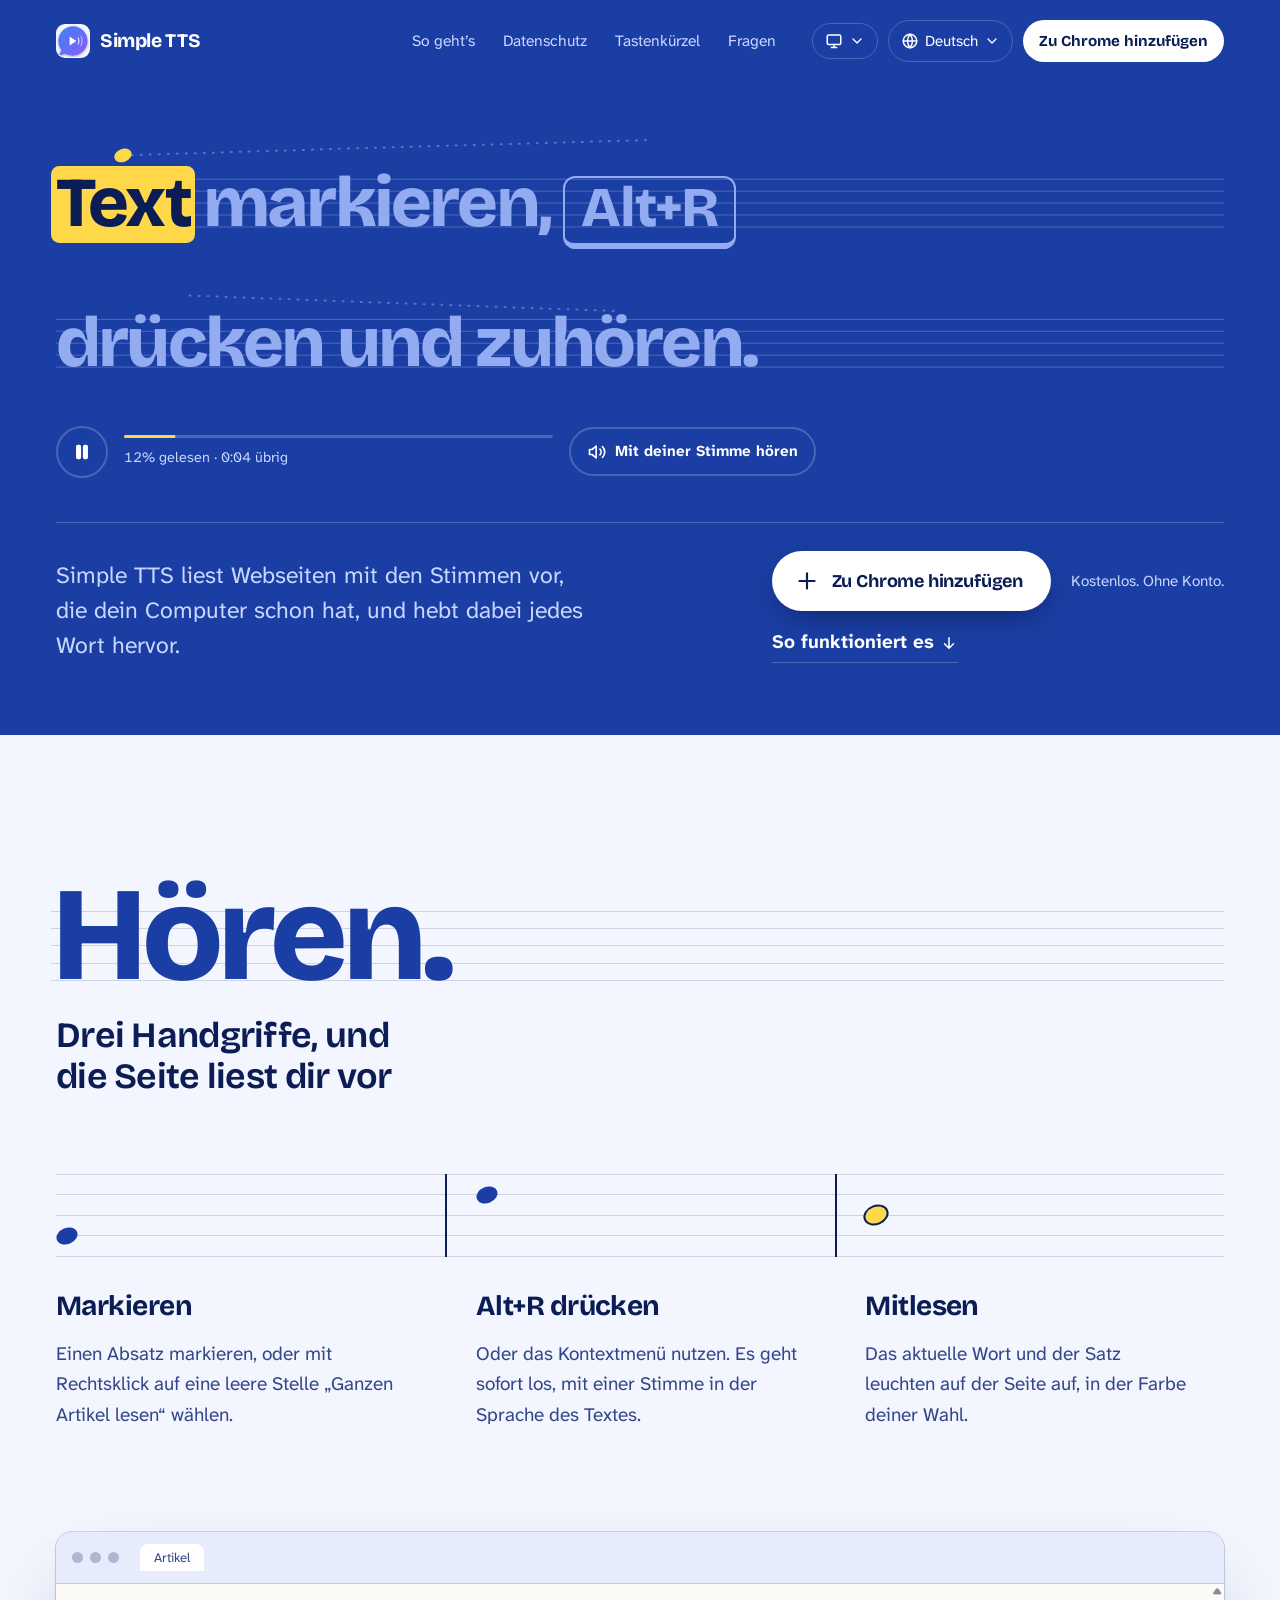
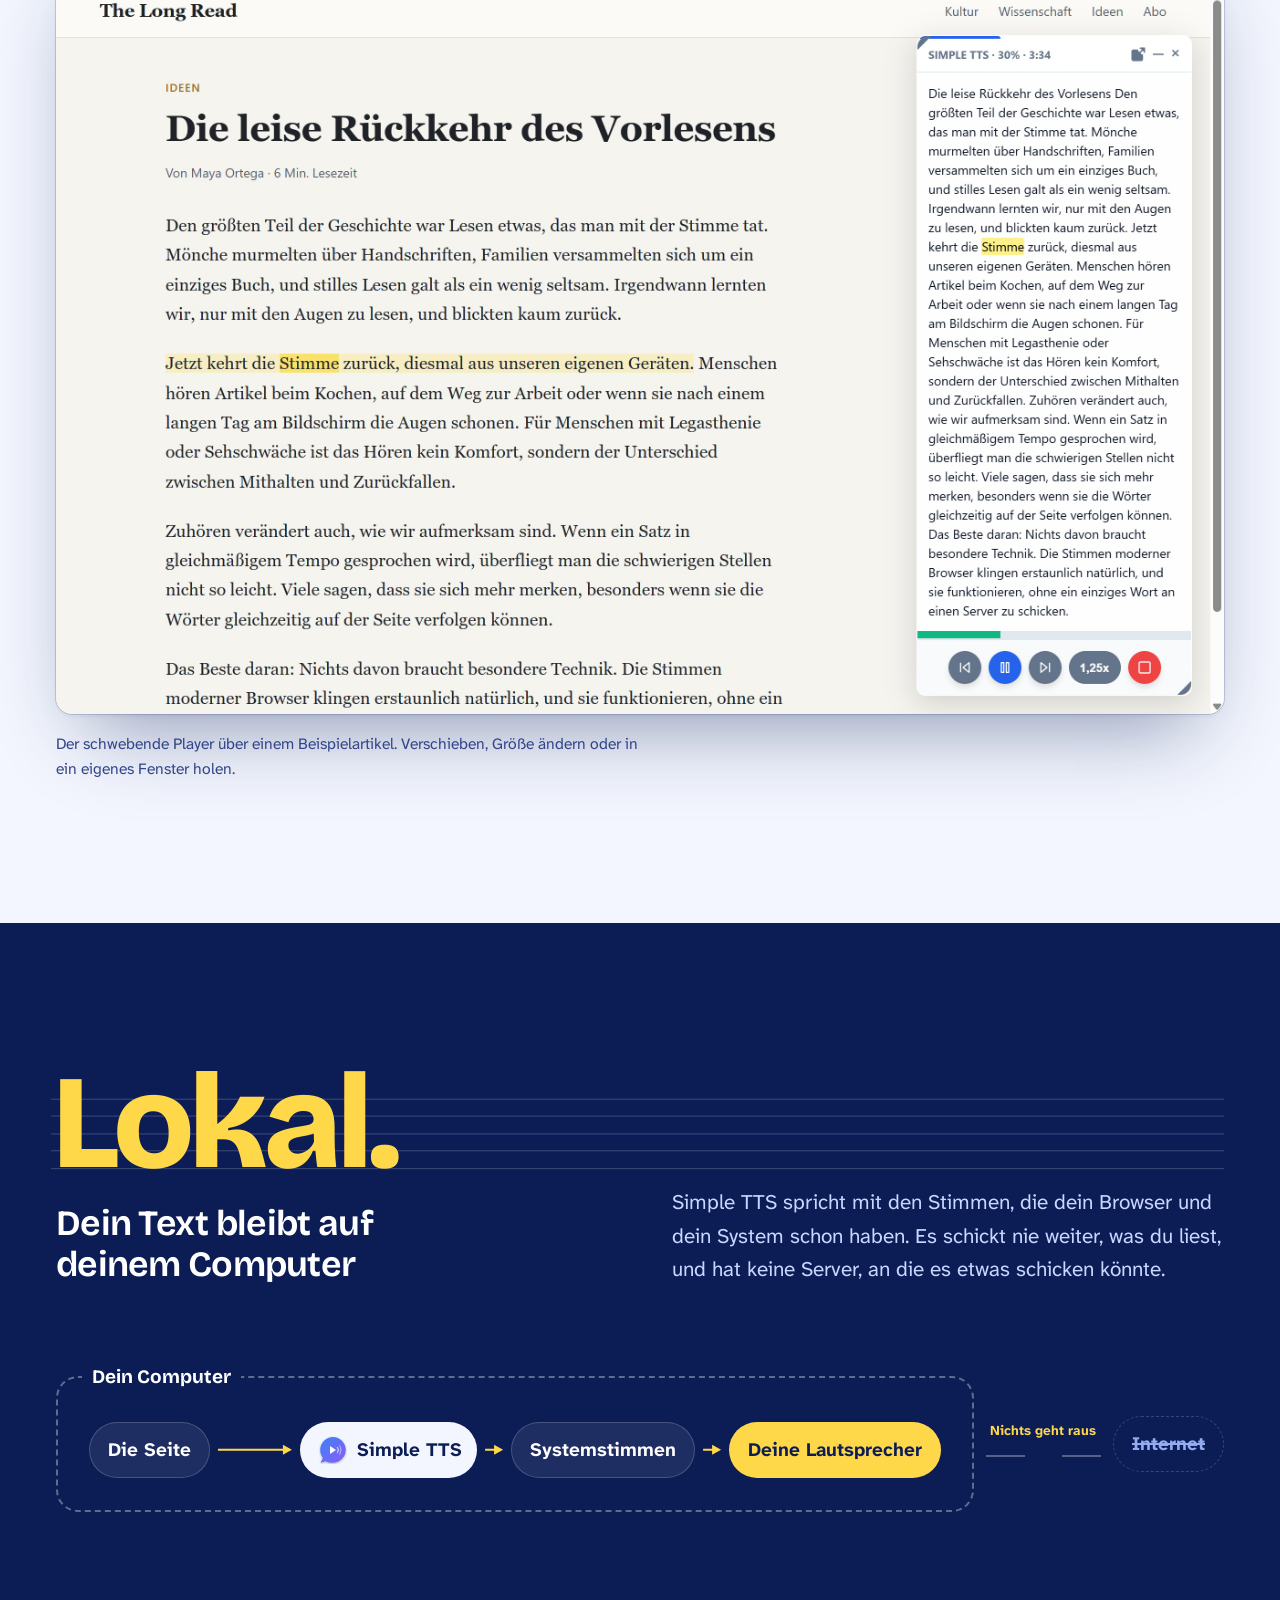
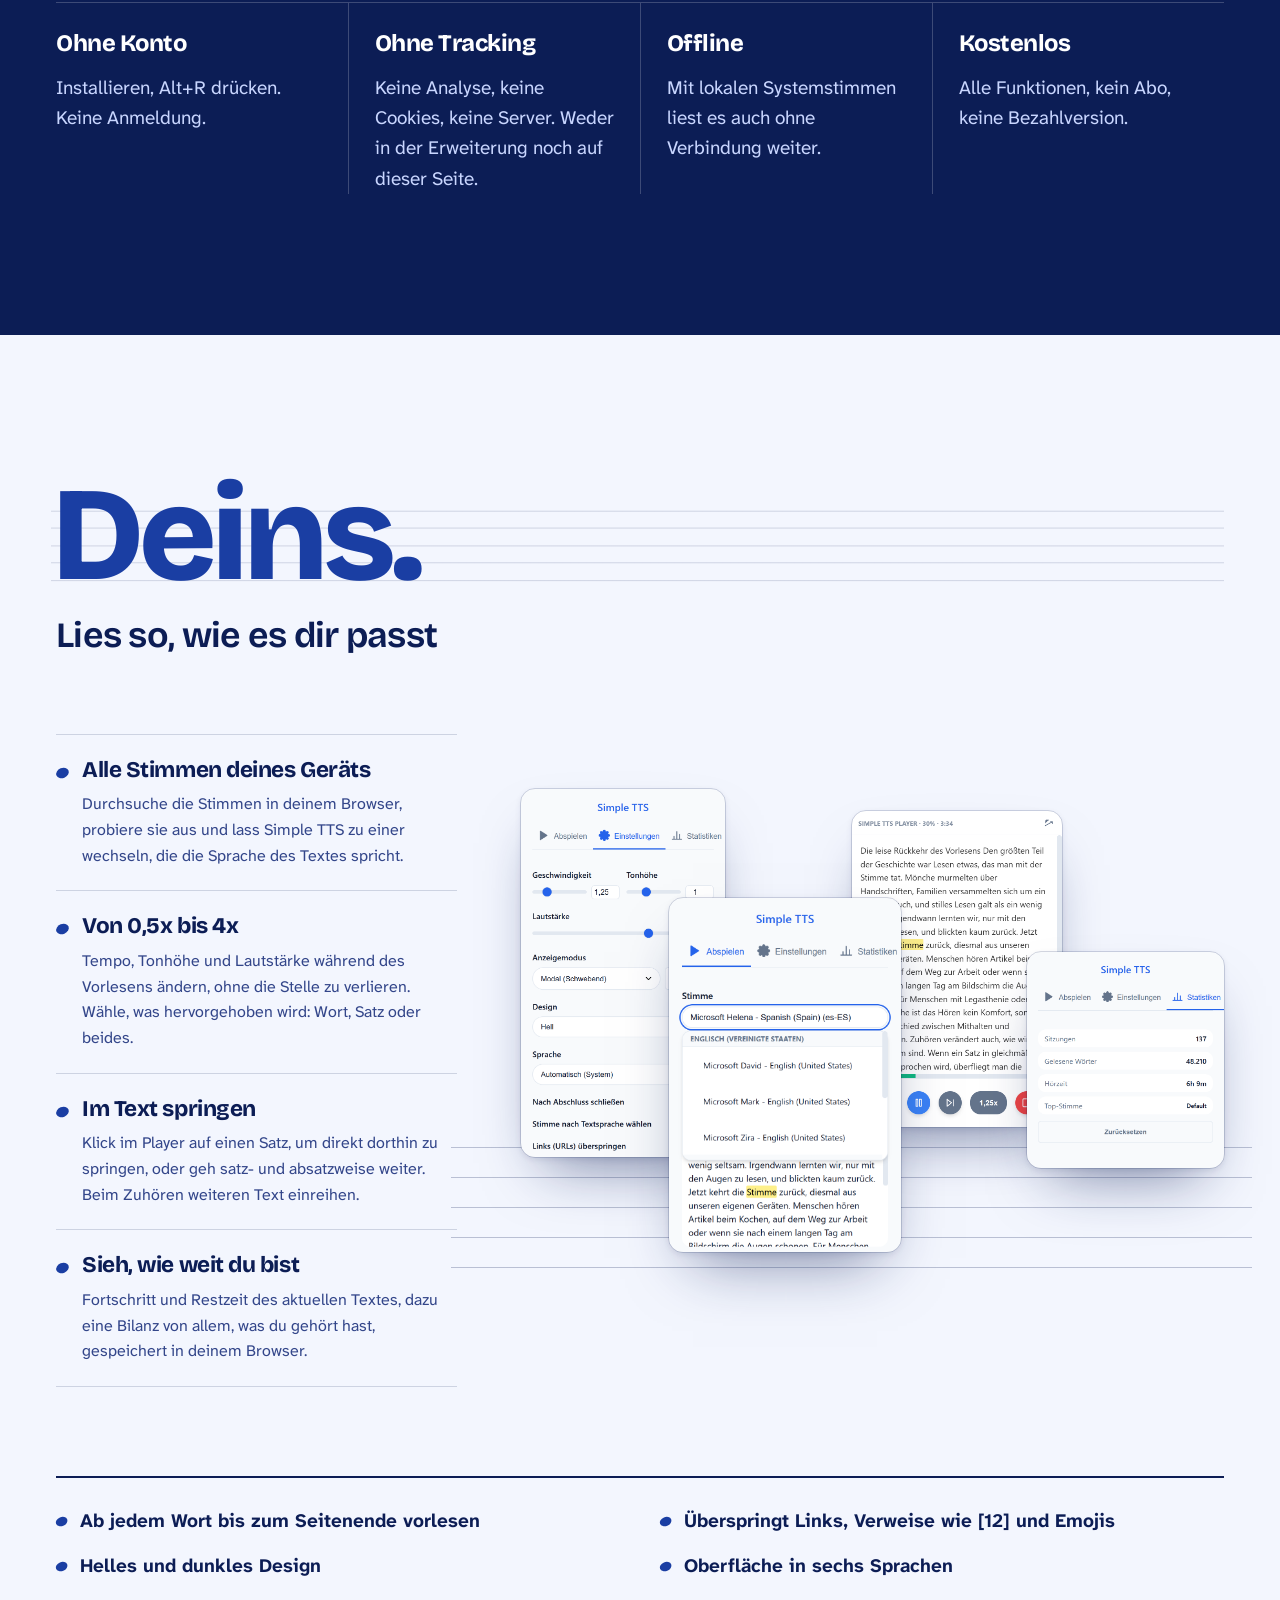
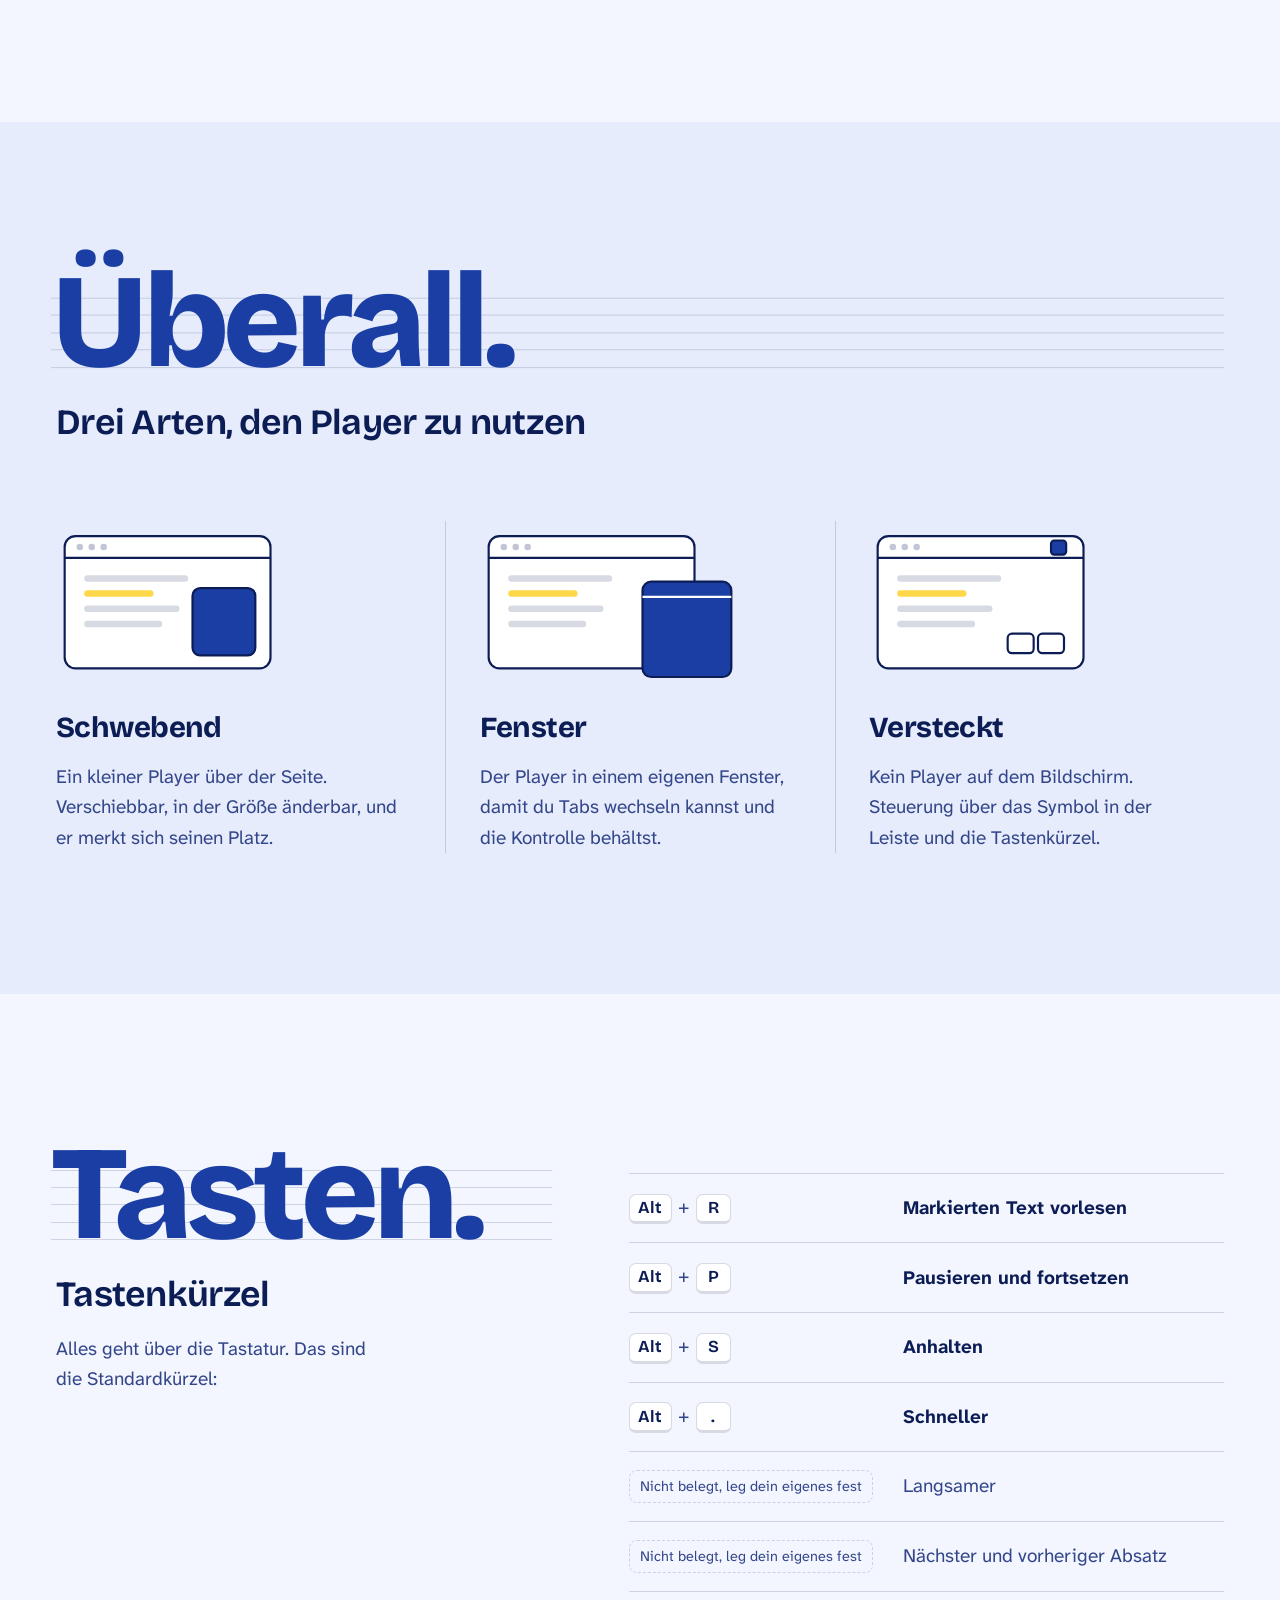
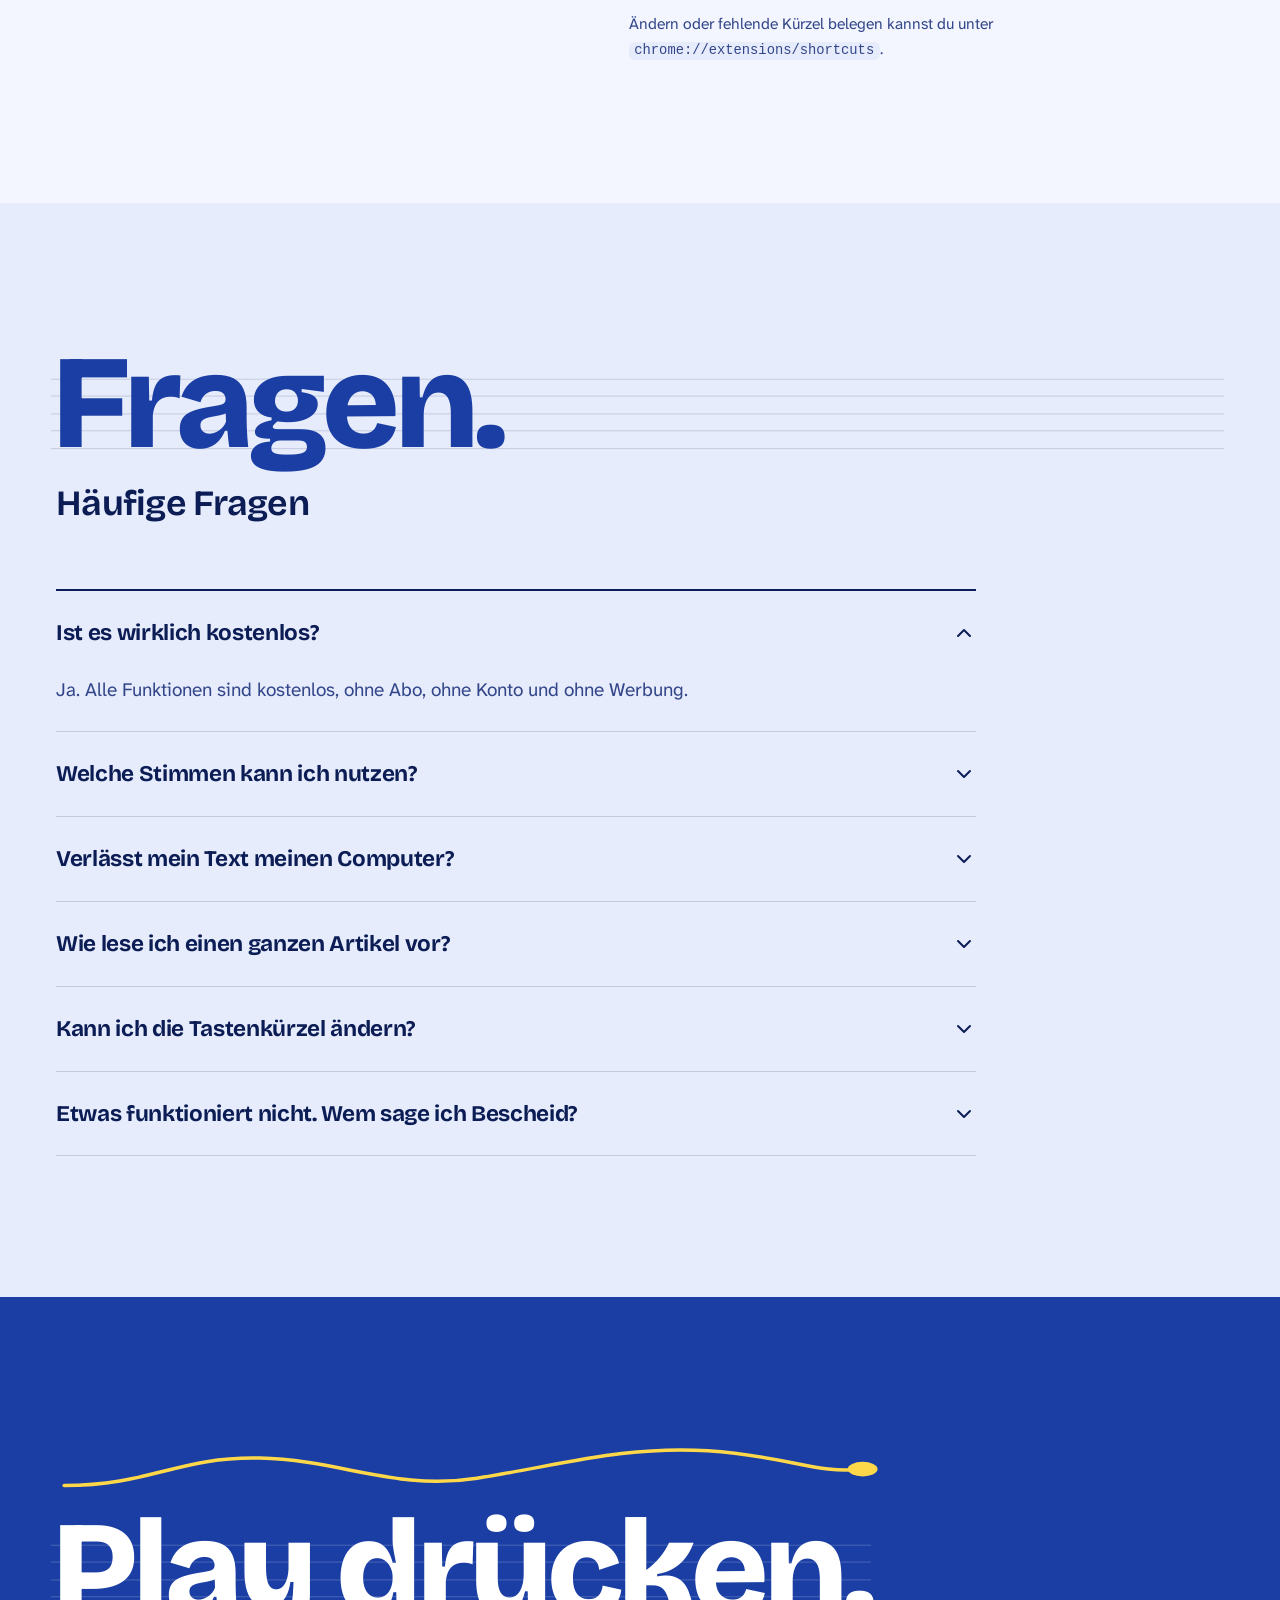
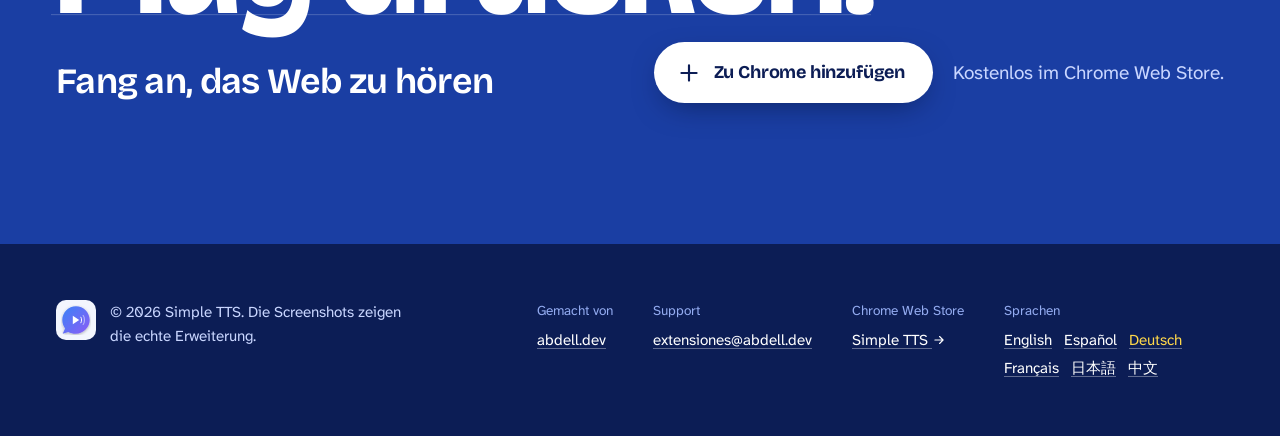
==== commit d718bf81: "Update from https://github.com/abdell1999/simpletts/commit/c1ee69b3a4b1dae7af72544a0b0097ad5eaef227" ====
--- a/de/index.html
+++ b/de/index.html
@@ -1 +1,26 @@
-<!DOCTYPE html><html lang="de" dir="ltr"><head><meta charset="utf-8"><meta name="viewport" content="width=device-width, initial-scale=1"><title>Simple TTS: jede Webseite in Chrome anhören</title><meta name="description" content="Kostenlose Chrome-Erweiterung, die Webseiten mit den Stimmen deines Computers vorliest. Text markieren, Alt+R drücken und jedes Wort auf der Seite mitverfolgen. Ohne Konto, ohne Tracking."><meta name="theme-color" content="#1a3ea3"><link rel="canonical" href="https://simpletts.abdell.dev/de/"><link rel="alternate" hreflang="en" href="https://simpletts.abdell.dev/en/"><link rel="alternate" hreflang="es" href="https://simpletts.abdell.dev/es/"><link rel="alternate" hreflang="de" href="https://simpletts.abdell.dev/de/"><link rel="alternate" hreflang="fr" href="https://simpletts.abdell.dev/fr/"><link rel="alternate" hreflang="ja" href="https://simpletts.abdell.dev/ja/"><link rel="alternate" hreflang="zh-CN" href="https://simpletts.abdell.dev/zh/"><link rel="alternate" hreflang="x-default" href="https://simpletts.abdell.dev/"><link rel="icon" href="/icon.svg" type="image/svg+xml"><link rel="icon" href="/icon32.png" type="image/png" sizes="32x32"><link rel="apple-touch-icon" href="/icon128.png"><meta property="og:type" content="website"><meta property="og:title" content="Simple TTS: jede Webseite in Chrome anhören"><meta property="og:description" content="Kostenlose Chrome-Erweiterung, die Webseiten mit den Stimmen deines Computers vorliest. Text markieren, Alt+R drücken und jedes Wort auf der Seite mitverfolgen. Ohne Konto, ohne Tracking."><meta property="og:url" content="https://simpletts.abdell.dev/de/"><meta property="og:image" content="https://simpletts.abdell.dev/shots/de/article.jpg"><meta property="og:locale" content="de"><meta name="twitter:card" content="summary_large_image"><link rel="stylesheet" href="/_astro/i18n.CRET1nBJ.css"><link rel="stylesheet" href="/_astro/index.DkOeBaRT.css"></head><body><a class="skip" href="#main">Zum Inhalt springen</a><div class="hero-field" data-astro-cid-ge2uvauf><header class="nav wrap" data-astro-cid-wpvy4v7s><a class="brand" href="/de/" data-astro-cid-wpvy4v7s><img src="/icon.svg" alt="" width="34" height="34" data-astro-cid-wpvy4v7s><span data-astro-cid-wpvy4v7s>Simple TTS</span></a><nav aria-label="Simple TTS" data-astro-cid-wpvy4v7s><ul class="links" data-astro-cid-wpvy4v7s><li data-astro-cid-wpvy4v7s><a href="#how" data-astro-cid-wpvy4v7s>So geht’s</a></li><li data-astro-cid-wpvy4v7s><a href="#privacy" data-astro-cid-wpvy4v7s>Datenschutz</a></li><li data-astro-cid-wpvy4v7s><a href="#shortcuts" data-astro-cid-wpvy4v7s>Tastenkürzel</a></li><li data-astro-cid-wpvy4v7s><a href="#faq" data-astro-cid-wpvy4v7s>Fragen</a></li></ul></nav><div class="tools" data-astro-cid-wpvy4v7s><details class="lang" data-astro-cid-wpvy4v7s><summary data-astro-cid-wpvy4v7s><svg viewBox="0 0 24 24" fill="none" stroke="currentColor" stroke-width="2" stroke-linecap="round" stroke-linejoin="round" aria-hidden="true" focusable="false"><circle cx="12" cy="12" r="9"/><path d="M3 12h18M12 3a14 14 0 0 1 0 18M12 3a14 14 0 0 0 0 18"/></svg><span class="lang-label" data-astro-cid-wpvy4v7s><span class="sr-only" data-astro-cid-wpvy4v7s>Sprache: </span>Deutsch</span><svg class="chev" viewBox="0 0 24 24" fill="none" stroke="currentColor" stroke-width="2" stroke-linecap="round" stroke-linejoin="round" aria-hidden="true" focusable="false"><path d="m6 9 6 6 6-6"/></svg></summary><ul data-astro-cid-wpvy4v7s><li data-astro-cid-wpvy4v7s><a href="/en/" hreflang="en" lang="en" data-astro-cid-wpvy4v7s>English</a></li><li data-astro-cid-wpvy4v7s><a href="/es/" hreflang="es" lang="es" data-astro-cid-wpvy4v7s>Español</a></li><li data-astro-cid-wpvy4v7s><a href="/de/" hreflang="de" lang="de" aria-current="page" data-astro-cid-wpvy4v7s>Deutsch</a></li><li data-astro-cid-wpvy4v7s><a href="/fr/" hreflang="fr" lang="fr" data-astro-cid-wpvy4v7s>Français</a></li><li data-astro-cid-wpvy4v7s><a href="/ja/" hreflang="ja" lang="ja" data-astro-cid-wpvy4v7s>日本語</a></li><li data-astro-cid-wpvy4v7s><a href="/zh/" hreflang="zh-CN" lang="zh-CN" data-astro-cid-wpvy4v7s>中文</a></li></ul></details><a class="install" href="https://chromewebstore.google.com/detail/mnnhakddcadkcichdgimoennpkfkcalk?hl=de" data-astro-cid-wpvy4v7s>Zu Chrome hinzufügen</a></div></header><section class="hero wrap" aria-labelledby="hero-title" data-astro-cid-ge2uvauf><div class="score" data-score data-lang="de" data-astro-cid-ge2uvauf><svg class="contour" aria-hidden="true" focusable="false" data-astro-cid-ge2uvauf><path class="contour-ghost" d="" data-astro-cid-ge2uvauf></path><path class="contour-line" d="" data-astro-cid-ge2uvauf></path><ellipse class="pen" rx="9" ry="6.5" cx="-40" cy="-40" data-astro-cid-ge2uvauf></ellipse></svg><h1 id="hero-title" class="sentence staved" data-astro-cid-ge2uvauf><span class="sr-only" data-astro-cid-ge2uvauf>Text markieren, Alt+R drücken und zuhören.</span><span class="words" aria-hidden="true" data-astro-cid-ge2uvauf><span class="g" data-astro-cid-ge2uvauf><span class="w" data-pitch="2" data-astro-cid-ge2uvauf>Text</span></span> <span class="g" data-astro-cid-ge2uvauf><span class="w" data-pitch="3" data-astro-cid-ge2uvauf>markieren,</span></span> <span class="g" data-astro-cid-ge2uvauf><span class="w key" data-pitch="4" data-astro-cid-ge2uvauf><span class="keycap" data-astro-cid-ge2uvauf>Alt+R</span></span></span> <span class="g" data-astro-cid-ge2uvauf><span class="w" data-pitch="2" data-astro-cid-ge2uvauf>drücken</span></span> <span class="g" data-astro-cid-ge2uvauf><span class="w" data-pitch="1" data-astro-cid-ge2uvauf>und</span></span> <span class="g" data-astro-cid-ge2uvauf><span class="w" data-pitch="0" data-astro-cid-ge2uvauf>zuhören.</span></span></span></h1></div><div class="transport" data-transport data-astro-cid-ge2uvauf><button class="t-btn" type="button" data-toggle aria-label="Demo pausieren" data-label-play="Demo abspielen" data-label-pause="Demo pausieren" data-label-replay="Noch einmal" data-astro-cid-ge2uvauf><span class="i-pause" data-astro-cid-ge2uvauf><svg viewBox="0 0 24 24" fill="none" stroke="currentColor" stroke-width="2" stroke-linecap="round" stroke-linejoin="round" aria-hidden="true" focusable="false"><rect x="6.5" y="5" width="3.5" height="14" rx="1" fill="currentColor"/><rect x="14" y="5" width="3.5" height="14" rx="1" fill="currentColor"/></svg></span><span class="i-play" data-astro-cid-ge2uvauf><svg viewBox="0 0 24 24" fill="none" stroke="currentColor" stroke-width="2" stroke-linecap="round" stroke-linejoin="round" aria-hidden="true" focusable="false"><path d="M8 5.5v13a1 1 0 0 0 1.5.86l10.4-6.5a1 1 0 0 0 0-1.72L9.5 4.64A1 1 0 0 0 8 5.5Z" fill="currentColor"/></svg></span><span class="i-replay" data-astro-cid-ge2uvauf><svg viewBox="0 0 24 24" fill="none" stroke="currentColor" stroke-width="2" stroke-linecap="round" stroke-linejoin="round" aria-hidden="true" focusable="false"><path d="M3 12a9 9 0 1 0 2.64-6.36L3 8.3"/><path d="M3 3.5v4.8h4.8"/></svg></span></button><div class="progress" aria-hidden="true" data-astro-cid-ge2uvauf><div class="bar" data-astro-cid-ge2uvauf><span data-bar data-astro-cid-ge2uvauf></span></div><p class="readout" data-astro-cid-ge2uvauf><span data-pct data-astro-cid-ge2uvauf>0%</span> gelesen · <span data-left data-astro-cid-ge2uvauf>0:00</span> übrig</p></div><button class="listen" type="button" data-listen hidden data-label-listen="Mit deiner Stimme hören" data-label-stop="Stopp" title="Nutzt eine Stimme aus deinem Browser." data-astro-cid-ge2uvauf><svg viewBox="0 0 24 24" fill="none" stroke="currentColor" stroke-width="2" stroke-linecap="round" stroke-linejoin="round" aria-hidden="true" focusable="false"><path d="M11 5 6 9H3v6h3l5 4V5Z"/><path d="M15.5 8.5a5 5 0 0 1 0 7M18.5 5.5a9 9 0 0 1 0 13"/></svg><span data-listen-label data-astro-cid-ge2uvauf>Mit deiner Stimme hören</span></button></div><div class="pitch" data-astro-cid-ge2uvauf><p class="promise" data-astro-cid-ge2uvauf>Simple TTS liest Webseiten mit den Stimmen vor, die dein Computer schon hat, und hebt dabei jedes Wort hervor.</p><div class="actions" data-astro-cid-ge2uvauf><a class="btn btn-primary" href="https://chromewebstore.google.com/detail/mnnhakddcadkcichdgimoennpkfkcalk?hl=de" data-astro-cid-ge2uvauf><svg viewBox="0 0 24 24" fill="none" stroke="currentColor" stroke-width="2" stroke-linecap="round" stroke-linejoin="round" aria-hidden="true" focusable="false"><path d="M12 5v14M5 12h14"/></svg>Zu Chrome hinzufügen</a><p class="cta-note" data-astro-cid-ge2uvauf>Kostenlos. Ohne Konto.</p><a class="how-link" href="#how" data-astro-cid-ge2uvauf>So funktioniert es<svg viewBox="0 0 24 24" fill="none" stroke="currentColor" stroke-width="2" stroke-linecap="round" stroke-linejoin="round" aria-hidden="true" focusable="false"><path d="M12 5v14M6 13l6 6 6-6"/></svg></a></div></div></section></div><script type="module" src="/_astro/Hero.astro_astro_type_script_index_0_lang.B65l0I3Q.js"></script><main id="main"><section id="how" class="how on-paper" aria-labelledby="how-title" data-astro-cid-tbycsn3q><div class="wrap" data-astro-cid-tbycsn3q><span class="big-word staved" aria-hidden="true" data-astro-cid-tbycsn3q>Hören.</span><h2 id="how-title" class="section-title" data-astro-cid-tbycsn3q>Drei Handgriffe, und die Seite liest dir vor</h2><ol class="measures stave" data-astro-cid-tbycsn3q><li data-astro-cid-tbycsn3q><h3 data-astro-cid-tbycsn3q>Markieren</h3><p data-astro-cid-tbycsn3q>Einen Absatz markieren, oder mit Rechtsklick auf eine leere Stelle „Ganzen Artikel lesen“ wählen.</p></li><li data-astro-cid-tbycsn3q><h3 data-astro-cid-tbycsn3q>Alt+R drücken</h3><p data-astro-cid-tbycsn3q>Oder das Kontextmenü nutzen. Es geht sofort los, mit einer Stimme in der Sprache des Textes.</p></li><li data-astro-cid-tbycsn3q><h3 data-astro-cid-tbycsn3q>Mitlesen</h3><p data-astro-cid-tbycsn3q>Das aktuelle Wort und der Satz leuchten auf der Seite auf, in der Farbe deiner Wahl.</p></li></ol><figure class="shot" data-astro-cid-tbycsn3q><div class="window" data-astro-cid-tbycsn3q><div class="chrome" aria-hidden="true" data-astro-cid-tbycsn3q><span data-astro-cid-tbycsn3q></span><span data-astro-cid-tbycsn3q></span><span data-astro-cid-tbycsn3q></span><i data-astro-cid-tbycsn3q>Artikel</i></div><img src="/shots/de/article.jpg" alt="Ein Nachrichtenartikel in Chrome mit dem schwebenden Player von Simple TTS und dem gelb hervorgehobenen Satz, der gerade gelesen wird." width="2560" height="1600" loading="lazy" decoding="async" data-astro-cid-tbycsn3q></div><figcaption data-astro-cid-tbycsn3q>Der schwebende Player über einem Beispielartikel. Verschieben, Größe ändern oder in ein eigenes Fenster holen.</figcaption></figure></div></section><section id="privacy" class="privacy" aria-labelledby="privacy-title" data-astro-cid-cobwjqwb><div class="wrap" data-astro-cid-cobwjqwb><span class="big-word staved" aria-hidden="true" data-astro-cid-cobwjqwb>Lokal.</span><div class="head" data-astro-cid-cobwjqwb><h2 id="privacy-title" class="section-title" data-astro-cid-cobwjqwb>Dein Text bleibt auf deinem Computer</h2><p class="lead" data-astro-cid-cobwjqwb>Simple TTS spricht mit den Stimmen, die dein Browser und dein System schon haben. Es schickt nie weiter, was du liest, und hat keine Server, an die es etwas schicken könnte.</p></div><figure class="path" aria-label="Die Seite → Simple TTS → Systemstimmen → Deine Lautsprecher. Internet: Nichts geht raus." data-astro-cid-cobwjqwb><div class="device" data-astro-cid-cobwjqwb><span class="device-label" data-astro-cid-cobwjqwb>Dein Computer</span><ol class="chain" data-astro-cid-cobwjqwb><li data-astro-cid-cobwjqwb><span class="node" data-astro-cid-cobwjqwb>Die Seite</span></li><li data-astro-cid-cobwjqwb><span class="node node-ext" data-astro-cid-cobwjqwb><img src="/icon.svg" alt="" width="28" height="28" data-astro-cid-cobwjqwb>Simple TTS</span></li><li data-astro-cid-cobwjqwb><span class="node" data-astro-cid-cobwjqwb>Systemstimmen</span></li><li data-astro-cid-cobwjqwb><span class="node node-out" data-astro-cid-cobwjqwb>Deine Lautsprecher</span></li></ol></div><div class="outside" aria-hidden="true" data-astro-cid-cobwjqwb><span class="cut" data-astro-cid-cobwjqwb>Nichts geht raus</span><span class="node node-net" data-astro-cid-cobwjqwb>Internet</span></div></figure><dl class="facts" data-astro-cid-cobwjqwb><div data-astro-cid-cobwjqwb><dt data-astro-cid-cobwjqwb>Ohne Konto</dt><dd data-astro-cid-cobwjqwb>Installieren, Alt+R drücken. Keine Anmeldung.</dd></div><div data-astro-cid-cobwjqwb><dt data-astro-cid-cobwjqwb>Ohne Tracking</dt><dd data-astro-cid-cobwjqwb>Keine Analyse, keine Cookies, keine Server. Weder in der Erweiterung noch auf dieser Seite.</dd></div><div data-astro-cid-cobwjqwb><dt data-astro-cid-cobwjqwb>Offline</dt><dd data-astro-cid-cobwjqwb>Mit lokalen Systemstimmen liest es auch ohne Verbindung weiter.</dd></div><div data-astro-cid-cobwjqwb><dt data-astro-cid-cobwjqwb>Kostenlos</dt><dd data-astro-cid-cobwjqwb>Alle Funktionen, kein Abo, keine Bezahlversion.</dd></div></dl></div></section><section class="features on-paper" aria-labelledby="features-title" data-astro-cid-cognygiv><div class="wrap" data-astro-cid-cognygiv><span class="big-word staved" aria-hidden="true" data-astro-cid-cognygiv>Deins.</span><h2 id="features-title" class="section-title" data-astro-cid-cognygiv>Lies so, wie es dir passt</h2><div class="layout" data-astro-cid-cognygiv><dl class="list" data-astro-cid-cognygiv><div data-astro-cid-cognygiv><dt data-astro-cid-cognygiv>Alle Stimmen deines Geräts</dt><dd data-astro-cid-cognygiv>Durchsuche die Stimmen in deinem Browser, probiere sie aus und lass Simple TTS zu einer wechseln, die die Sprache des Textes spricht.</dd></div><div data-astro-cid-cognygiv><dt data-astro-cid-cognygiv>Von 0,5x bis 4x</dt><dd data-astro-cid-cognygiv>Tempo, Tonhöhe und Lautstärke während des Vorlesens ändern, ohne die Stelle zu verlieren. Wähle, was hervorgehoben wird: Wort, Satz oder beides.</dd></div><div data-astro-cid-cognygiv><dt data-astro-cid-cognygiv>Im Text springen</dt><dd data-astro-cid-cognygiv>Klick im Player auf einen Satz, um direkt dorthin zu springen, oder geh satz- und absatzweise weiter. Beim Zuhören weiteren Text einreihen.</dd></div><div data-astro-cid-cognygiv><dt data-astro-cid-cognygiv>Sieh, wie weit du bist</dt><dd data-astro-cid-cognygiv>Fortschritt und Restzeit des aktuellen Textes, dazu eine Bilanz von allem, was du gehört hast, gespeichert in deinem Browser.</dd></div></dl><div class="chord" data-astro-cid-cognygiv><img class="ui settings" src="/shots/de/settings.png" alt="Die Einstellungen von Simple TTS: Tempo, Tonhöhe, Lautstärke, Player-Modus, Hervorhebung und Design." width="720" height="1962" loading="lazy" decoding="async" data-astro-cid-cognygiv><img class="ui voices" src="/shots/de/voices.png" alt="Das Popup von Simple TTS mit dem Player und der Stimmenliste mit Suchfeld." width="720" height="1324" loading="lazy" decoding="async" data-astro-cid-cognygiv><img class="ui stats" src="/shots/de/stats.png" alt="Der Statistik-Tab von Simple TTS mit gelesenen Wörtern, Hörzeit und meistgenutzten Stimmen (Beispieldaten)." width="720" height="1148" loading="lazy" decoding="async" data-astro-cid-cognygiv><img class="ui window" src="/shots/de/window.png" alt="Der Player von Simple TTS in einem eigenen Fenster mit dem vorgelesenen Text und den Steuerelementen." width="800" height="1200" loading="lazy" decoding="async" data-astro-cid-cognygiv></div></div><ul class="more" data-astro-cid-cognygiv><li data-astro-cid-cognygiv>Ab jedem Wort bis zum Seitenende vorlesen</li><li data-astro-cid-cognygiv>Überspringt Links, Verweise wie [12] und Emojis</li><li data-astro-cid-cognygiv>Helles und dunkles Design</li><li data-astro-cid-cognygiv>Oberfläche in sechs Sprachen</li></ul></div></section><section class="modes on-paper" aria-labelledby="modes-title" data-astro-cid-mfftnrbs><div class="wrap" data-astro-cid-mfftnrbs><span class="big-word staved" aria-hidden="true" data-astro-cid-mfftnrbs>Überall.</span><h2 id="modes-title" class="section-title" data-astro-cid-mfftnrbs>Drei Arten, den Player zu nutzen</h2><ul class="list" data-astro-cid-mfftnrbs><li data-astro-cid-mfftnrbs><svg class="diagram" viewBox="0 0 240 150" aria-hidden="true" focusable="false" data-astro-cid-mfftnrbs><rect class="win" x="8" y="14" width="190" height="122" rx="10" data-astro-cid-mfftnrbs></rect><line class="win-line" x1="8" y1="34" x2="198" y2="34" data-astro-cid-mfftnrbs></line><circle class="win-dot" cx="22" cy="24" r="3" data-astro-cid-mfftnrbs></circle><circle class="win-dot" cx="33" cy="24" r="3" data-astro-cid-mfftnrbs></circle><circle class="win-dot" cx="44" cy="24" r="3" data-astro-cid-mfftnrbs></circle><rect class="text" x="26" y="50" width="96" height="6" rx="3" data-astro-cid-mfftnrbs></rect><rect class="text hl" x="26" y="64" width="64" height="6" rx="3" data-astro-cid-mfftnrbs></rect><rect class="text" x="26" y="78" width="88" height="6" rx="3" data-astro-cid-mfftnrbs></rect><rect class="text" x="26" y="92" width="72" height="6" rx="3" data-astro-cid-mfftnrbs></rect><rect class="player" x="126" y="62" width="58" height="62" rx="7" data-astro-cid-mfftnrbs></rect></svg><h3 data-astro-cid-mfftnrbs>Schwebend</h3><p data-astro-cid-mfftnrbs>Ein kleiner Player über der Seite. Verschiebbar, in der Größe änderbar, und er merkt sich seinen Platz.</p></li><li data-astro-cid-mfftnrbs><svg class="diagram" viewBox="0 0 240 150" aria-hidden="true" focusable="false" data-astro-cid-mfftnrbs><rect class="win" x="8" y="14" width="190" height="122" rx="10" data-astro-cid-mfftnrbs></rect><line class="win-line" x1="8" y1="34" x2="198" y2="34" data-astro-cid-mfftnrbs></line><circle class="win-dot" cx="22" cy="24" r="3" data-astro-cid-mfftnrbs></circle><circle class="win-dot" cx="33" cy="24" r="3" data-astro-cid-mfftnrbs></circle><circle class="win-dot" cx="44" cy="24" r="3" data-astro-cid-mfftnrbs></circle><rect class="text" x="26" y="50" width="96" height="6" rx="3" data-astro-cid-mfftnrbs></rect><rect class="text hl" x="26" y="64" width="64" height="6" rx="3" data-astro-cid-mfftnrbs></rect><rect class="text" x="26" y="78" width="88" height="6" rx="3" data-astro-cid-mfftnrbs></rect><rect class="text" x="26" y="92" width="72" height="6" rx="3" data-astro-cid-mfftnrbs></rect><rect class="player" x="150" y="56" width="82" height="88" rx="8" data-astro-cid-mfftnrbs></rect><line class="player-line" x1="150" y1="70" x2="232" y2="70" data-astro-cid-mfftnrbs></line></svg><h3 data-astro-cid-mfftnrbs>Fenster</h3><p data-astro-cid-mfftnrbs>Der Player in einem eigenen Fenster, damit du Tabs wechseln kannst und die Kontrolle behältst.</p></li><li data-astro-cid-mfftnrbs><svg class="diagram" viewBox="0 0 240 150" aria-hidden="true" focusable="false" data-astro-cid-mfftnrbs><rect class="win" x="8" y="14" width="190" height="122" rx="10" data-astro-cid-mfftnrbs></rect><line class="win-line" x1="8" y1="34" x2="198" y2="34" data-astro-cid-mfftnrbs></line><circle class="win-dot" cx="22" cy="24" r="3" data-astro-cid-mfftnrbs></circle><circle class="win-dot" cx="33" cy="24" r="3" data-astro-cid-mfftnrbs></circle><circle class="win-dot" cx="44" cy="24" r="3" data-astro-cid-mfftnrbs></circle><rect class="text" x="26" y="50" width="96" height="6" rx="3" data-astro-cid-mfftnrbs></rect><rect class="text hl" x="26" y="64" width="64" height="6" rx="3" data-astro-cid-mfftnrbs></rect><rect class="text" x="26" y="78" width="88" height="6" rx="3" data-astro-cid-mfftnrbs></rect><rect class="text" x="26" y="92" width="72" height="6" rx="3" data-astro-cid-mfftnrbs></rect><rect class="player" x="168" y="18" width="14" height="13" rx="3" data-astro-cid-mfftnrbs></rect><rect class="key" x="128" y="104" width="24" height="18" rx="4" data-astro-cid-mfftnrbs></rect><rect class="key" x="156" y="104" width="24" height="18" rx="4" data-astro-cid-mfftnrbs></rect></svg><h3 data-astro-cid-mfftnrbs>Versteckt</h3><p data-astro-cid-mfftnrbs>Kein Player auf dem Bildschirm. Steuerung über das Symbol in der Leiste und die Tastenkürzel.</p></li></ul></div></section><section id="shortcuts" class="shortcuts on-paper" aria-labelledby="shortcuts-title" data-astro-cid-aiqoecje><div class="wrap grid" data-astro-cid-aiqoecje><div data-astro-cid-aiqoecje><span class="big-word staved" aria-hidden="true" data-astro-cid-aiqoecje>Tasten.</span><h2 id="shortcuts-title" class="section-title" data-astro-cid-aiqoecje>Tastenkürzel</h2><p class="lead" data-astro-cid-aiqoecje>Alles geht über die Tastatur. Das sind die Standardkürzel:</p></div><div data-astro-cid-aiqoecje><table data-astro-cid-aiqoecje><tbody data-astro-cid-aiqoecje><tr data-astro-cid-aiqoecje><th scope="row" data-astro-cid-aiqoecje><kbd data-astro-cid-aiqoecje>Alt</kbd><span class="plus" data-astro-cid-aiqoecje>+</span><kbd data-astro-cid-aiqoecje>R</kbd></th><td data-astro-cid-aiqoecje>Markierten Text vorlesen</td></tr><tr data-astro-cid-aiqoecje><th scope="row" data-astro-cid-aiqoecje><kbd data-astro-cid-aiqoecje>Alt</kbd><span class="plus" data-astro-cid-aiqoecje>+</span><kbd data-astro-cid-aiqoecje>P</kbd></th><td data-astro-cid-aiqoecje>Pausieren und fortsetzen</td></tr><tr data-astro-cid-aiqoecje><th scope="row" data-astro-cid-aiqoecje><kbd data-astro-cid-aiqoecje>Alt</kbd><span class="plus" data-astro-cid-aiqoecje>+</span><kbd data-astro-cid-aiqoecje>S</kbd></th><td data-astro-cid-aiqoecje>Anhalten</td></tr><tr data-astro-cid-aiqoecje><th scope="row" data-astro-cid-aiqoecje><kbd data-astro-cid-aiqoecje>Alt</kbd><span class="plus" data-astro-cid-aiqoecje>+</span><kbd data-astro-cid-aiqoecje>.</kbd></th><td data-astro-cid-aiqoecje>Schneller</td></tr><tr class="unset" data-astro-cid-aiqoecje><th scope="row" data-astro-cid-aiqoecje><span class="none" data-astro-cid-aiqoecje>Nicht belegt, leg dein eigenes fest</span></th><td data-astro-cid-aiqoecje>Langsamer</td></tr><tr class="unset" data-astro-cid-aiqoecje><th scope="row" data-astro-cid-aiqoecje><span class="none" data-astro-cid-aiqoecje>Nicht belegt, leg dein eigenes fest</span></th><td data-astro-cid-aiqoecje>Nächster und vorheriger Absatz</td></tr></tbody></table><p class="note" data-astro-cid-aiqoecje>Ändern oder fehlende Kürzel belegen kannst du unter <code data-astro-cid-aiqoecje>chrome://extensions/shortcuts</code>.</p></div></div></section><section id="faq" class="faq on-paper" aria-labelledby="faq-title" data-astro-cid-hemr5th4><div class="wrap" data-astro-cid-hemr5th4><span class="big-word staved" aria-hidden="true" data-astro-cid-hemr5th4>Fragen.</span><h2 id="faq-title" class="section-title" data-astro-cid-hemr5th4>Häufige Fragen</h2><div class="items" data-astro-cid-hemr5th4><details open data-astro-cid-hemr5th4><summary data-astro-cid-hemr5th4><span data-astro-cid-hemr5th4>Ist es wirklich kostenlos?</span><svg viewBox="0 0 24 24" fill="none" stroke="currentColor" stroke-width="2" stroke-linecap="round" stroke-linejoin="round" aria-hidden="true" focusable="false"><path d="m6 9 6 6 6-6"/></svg></summary><p data-astro-cid-hemr5th4>Ja. Alle Funktionen sind kostenlos, ohne Abo, ohne Konto und ohne Werbung.</p></details><details data-astro-cid-hemr5th4><summary data-astro-cid-hemr5th4><span data-astro-cid-hemr5th4>Welche Stimmen kann ich nutzen?</span><svg viewBox="0 0 24 24" fill="none" stroke="currentColor" stroke-width="2" stroke-linecap="round" stroke-linejoin="round" aria-hidden="true" focusable="false"><path d="m6 9 6 6 6-6"/></svg></summary><p data-astro-cid-hemr5th4>Die, die dein Browser und dein Betriebssystem anbieten. Wie viele es sind und wie natürlich sie klingen, hängt von deinem System ab. Weitere Stimmen lassen sich meist in den Sprach- oder Bedienungshilfe-Einstellungen des Systems hinzufügen.</p></details><details data-astro-cid-hemr5th4><summary data-astro-cid-hemr5th4><span data-astro-cid-hemr5th4>Verlässt mein Text meinen Computer?</span><svg viewBox="0 0 24 24" fill="none" stroke="currentColor" stroke-width="2" stroke-linecap="round" stroke-linejoin="round" aria-hidden="true" focusable="false"><path d="m6 9 6 6 6-6"/></svg></summary><p data-astro-cid-hemr5th4>Simple TTS schickt ihn nirgendwohin. Mit lokalen Systemstimmen bleibt alles auf dem Gerät und funktioniert offline. Manche Browser bieten auch Online-Stimmen an; wählst du eine davon, verarbeitet dieser Sprachdienst den Text.</p></details><details data-astro-cid-hemr5th4><summary data-astro-cid-hemr5th4><span data-astro-cid-hemr5th4>Wie lese ich einen ganzen Artikel vor?</span><svg viewBox="0 0 24 24" fill="none" stroke="currentColor" stroke-width="2" stroke-linecap="round" stroke-linejoin="round" aria-hidden="true" focusable="false"><path d="m6 9 6 6 6-6"/></svg></summary><p data-astro-cid-hemr5th4>Rechtsklick auf eine leere Stelle der Seite, ohne etwas zu markieren, und „Ganzen Artikel lesen“ wählen. Für einen bestimmten Startpunkt: Rechtsklick auf ein Wort und „Ab hier bis zum Ende vorlesen“.</p></details><details data-astro-cid-hemr5th4><summary data-astro-cid-hemr5th4><span data-astro-cid-hemr5th4>Kann ich die Tastenkürzel ändern?</span><svg viewBox="0 0 24 24" fill="none" stroke="currentColor" stroke-width="2" stroke-linecap="round" stroke-linejoin="round" aria-hidden="true" focusable="false"><path d="m6 9 6 6 6-6"/></svg></summary><p data-astro-cid-hemr5th4>Ja. Gib <code>chrome://extensions/shortcuts</code> in die Adressleiste ein und lege die Tasten fest, die du magst.</p></details><details data-astro-cid-hemr5th4><summary data-astro-cid-hemr5th4><span data-astro-cid-hemr5th4>Etwas funktioniert nicht. Wem sage ich Bescheid?</span><svg viewBox="0 0 24 24" fill="none" stroke="currentColor" stroke-width="2" stroke-linecap="round" stroke-linejoin="round" aria-hidden="true" focusable="false"><path d="m6 9 6 6 6-6"/></svg></summary><p data-astro-cid-hemr5th4>Schreib an <a href="mailto:extensiones@abdell.dev">extensiones@abdell.dev</a>, auf welcher Seite du warst und was passiert ist.</p></details></div></div></section><section class="close" aria-labelledby="close-title" data-astro-cid-qfqsfzny><div class="wrap" data-astro-cid-qfqsfzny><div class="phrase" data-astro-cid-qfqsfzny><svg class="melody" viewBox="0 0 600 70" preserveAspectRatio="none" aria-hidden="true" focusable="false" data-astro-cid-qfqsfzny><path d="M6 52 C 70 52, 90 20, 150 22 S 250 58, 310 44 S 420 8, 480 14 S 560 40, 594 34" data-astro-cid-qfqsfzny></path><ellipse cx="594" cy="34" rx="11" ry="8" data-astro-cid-qfqsfzny></ellipse></svg><span class="big-word staved" aria-hidden="true" data-astro-cid-qfqsfzny>Play drücken.</span></div><div class="row" data-astro-cid-qfqsfzny><h2 id="close-title" class="section-title" data-astro-cid-qfqsfzny>Fang an, das Web zu hören</h2><div class="act" data-astro-cid-qfqsfzny><a class="btn btn-primary" href="https://chromewebstore.google.com/detail/mnnhakddcadkcichdgimoennpkfkcalk?hl=de" data-astro-cid-qfqsfzny><svg viewBox="0 0 24 24" fill="none" stroke="currentColor" stroke-width="2" stroke-linecap="round" stroke-linejoin="round" aria-hidden="true" focusable="false"><path d="M12 5v14M5 12h14"/></svg>Zu Chrome hinzufügen</a><p data-astro-cid-qfqsfzny>Kostenlos im Chrome Web Store.</p></div></div></div></section><footer class="footer" data-astro-cid-qfqsfzny><div class="wrap cols" data-astro-cid-qfqsfzny><div class="brand" data-astro-cid-qfqsfzny><img src="/icon.svg" alt="" width="40" height="40" loading="lazy" data-astro-cid-qfqsfzny><p data-astro-cid-qfqsfzny>© 2026 Simple TTS. Die Screenshots zeigen die echte Erweiterung.</p></div><dl data-astro-cid-qfqsfzny><div data-astro-cid-qfqsfzny><dt data-astro-cid-qfqsfzny>Gemacht von</dt><dd data-astro-cid-qfqsfzny><a href="https://abdell.dev" data-astro-cid-qfqsfzny>abdell.dev</a></dd></div><div data-astro-cid-qfqsfzny><dt data-astro-cid-qfqsfzny>Support</dt><dd data-astro-cid-qfqsfzny><a href="mailto:extensiones@abdell.dev" data-astro-cid-qfqsfzny>extensiones@abdell.dev</a></dd></div><div data-astro-cid-qfqsfzny><dt data-astro-cid-qfqsfzny>Chrome Web Store</dt><dd data-astro-cid-qfqsfzny><a href="https://chromewebstore.google.com/detail/mnnhakddcadkcichdgimoennpkfkcalk?hl=de" data-astro-cid-qfqsfzny>Simple TTS <svg viewBox="0 0 24 24" fill="none" stroke="currentColor" stroke-width="2" stroke-linecap="round" stroke-linejoin="round" aria-hidden="true" focusable="false"><path d="M5 12h14M13 6l6 6-6 6"/></svg></a></dd></div><div data-astro-cid-qfqsfzny><dt data-astro-cid-qfqsfzny>Sprachen</dt><dd class="langs" data-astro-cid-qfqsfzny><a href="/en/" lang="en" hreflang="en" data-astro-cid-qfqsfzny>English</a><a href="/es/" lang="es" hreflang="es" data-astro-cid-qfqsfzny>Español</a><a href="/de/" lang="de" hreflang="de" aria-current="page" data-astro-cid-qfqsfzny>Deutsch</a><a href="/fr/" lang="fr" hreflang="fr" data-astro-cid-qfqsfzny>Français</a><a href="/ja/" lang="ja" hreflang="ja" data-astro-cid-qfqsfzny>日本語</a><a href="/zh/" lang="zh-CN" hreflang="zh-CN" data-astro-cid-qfqsfzny>中文</a></dd></div></dl></div></footer></main></body></html>+<!DOCTYPE html><html lang="de" dir="ltr"><head><meta charset="utf-8"><meta name="viewport" content="width=device-width, initial-scale=1"><script>
+      // Theme before first paint. "system" = no data-theme, so CSS follows the OS.
+      // Screenshots: <source data-dark> carries the dark capture; its media follows the choice.
+      (() => {
+        const root = document.documentElement;
+        const apply = choice => {
+          if (choice === 'light' || choice === 'dark') root.dataset.theme = choice;
+          else delete root.dataset.theme;
+          const media = choice === 'dark' ? 'all' : choice === 'light' ? 'not all' : '(prefers-color-scheme: dark)';
+          document.querySelectorAll('source[data-dark]').forEach(s => s.setAttribute('media', media));
+        };
+        window.setTheme = choice => {
+          try {
+            if (choice === 'system') localStorage.removeItem('theme');
+            else localStorage.setItem('theme', choice);
+          } catch {}
+          apply(choice);
+        };
+        let saved = null;
+        try {
+          saved = localStorage.getItem('theme');
+        } catch {}
+        apply(saved);
+        if (saved) addEventListener('DOMContentLoaded', () => apply(saved));
+      })();
+    </script><title>Simple TTS: jede Webseite in Chrome anhören</title><meta name="description" content="Kostenlose Chrome-Erweiterung, die Webseiten mit den Stimmen deines Computers vorliest. Text markieren, Alt+R drücken und jedes Wort auf der Seite mitverfolgen. Ohne Konto, ohne Tracking."><meta name="color-scheme" content="light dark"><meta name="theme-color" content="#1a3ea3"><link rel="canonical" href="https://simpletts.abdell.dev/de/"><link rel="alternate" hreflang="en" href="https://simpletts.abdell.dev/en/"><link rel="alternate" hreflang="es" href="https://simpletts.abdell.dev/es/"><link rel="alternate" hreflang="de" href="https://simpletts.abdell.dev/de/"><link rel="alternate" hreflang="fr" href="https://simpletts.abdell.dev/fr/"><link rel="alternate" hreflang="ja" href="https://simpletts.abdell.dev/ja/"><link rel="alternate" hreflang="zh-CN" href="https://simpletts.abdell.dev/zh/"><link rel="alternate" hreflang="x-default" href="https://simpletts.abdell.dev/"><link rel="icon" href="/icon.svg" type="image/svg+xml"><link rel="icon" href="/icon32.png" type="image/png" sizes="32x32"><link rel="apple-touch-icon" href="/icon128.png"><meta property="og:type" content="website"><meta property="og:title" content="Simple TTS: jede Webseite in Chrome anhören"><meta property="og:description" content="Kostenlose Chrome-Erweiterung, die Webseiten mit den Stimmen deines Computers vorliest. Text markieren, Alt+R drücken und jedes Wort auf der Seite mitverfolgen. Ohne Konto, ohne Tracking."><meta property="og:url" content="https://simpletts.abdell.dev/de/"><meta property="og:image" content="https://simpletts.abdell.dev/shots/de/article.jpg"><meta property="og:locale" content="de"><meta name="twitter:card" content="summary_large_image"><link rel="stylesheet" href="/_astro/i18n.DHyMtfE5.css"><link rel="stylesheet" href="/_astro/index.B1wqPxuz.css"></head><body><a class="skip" href="#main">Zum Inhalt springen</a><div class="hero-field" data-astro-cid-ge2uvauf><header class="nav wrap" data-astro-cid-wpvy4v7s><a class="brand" href="/de/" data-astro-cid-wpvy4v7s><img src="/icon.svg" alt="" width="34" height="34" data-astro-cid-wpvy4v7s><span data-astro-cid-wpvy4v7s>Simple TTS</span></a><nav aria-label="Simple TTS" data-astro-cid-wpvy4v7s><ul class="links" data-astro-cid-wpvy4v7s><li data-astro-cid-wpvy4v7s><a href="#how" data-astro-cid-wpvy4v7s>So geht’s</a></li><li data-astro-cid-wpvy4v7s><a href="#privacy" data-astro-cid-wpvy4v7s>Datenschutz</a></li><li data-astro-cid-wpvy4v7s><a href="#shortcuts" data-astro-cid-wpvy4v7s>Tastenkürzel</a></li><li data-astro-cid-wpvy4v7s><a href="#faq" data-astro-cid-wpvy4v7s>Fragen</a></li></ul></nav><div class="tools" data-astro-cid-wpvy4v7s><details class="menu theme" data-astro-cid-wpvy4v7s><summary aria-label="Design" title="Design" data-astro-cid-wpvy4v7s><svg class="i-system" viewBox="0 0 24 24" fill="none" stroke="currentColor" stroke-width="2" stroke-linecap="round" stroke-linejoin="round" aria-hidden="true" focusable="false"><rect x="3" y="4" width="18" height="12.5" rx="2"/><path d="M8.5 20.5h7M12 16.5v4"/></svg><svg class="i-light" viewBox="0 0 24 24" fill="none" stroke="currentColor" stroke-width="2" stroke-linecap="round" stroke-linejoin="round" aria-hidden="true" focusable="false"><circle cx="12" cy="12" r="4"/><path d="M12 2.5v2M12 19.5v2M2.5 12h2M19.5 12h2M5.3 5.3l1.4 1.4M17.3 17.3l1.4 1.4M5.3 18.7l1.4-1.4M17.3 6.7l1.4-1.4"/></svg><svg class="i-dark" viewBox="0 0 24 24" fill="none" stroke="currentColor" stroke-width="2" stroke-linecap="round" stroke-linejoin="round" aria-hidden="true" focusable="false"><path d="M20 14.5A8.5 8.5 0 0 1 9.5 4a8.5 8.5 0 1 0 10.5 10.5Z"/></svg><svg class="chev" viewBox="0 0 24 24" fill="none" stroke="currentColor" stroke-width="2" stroke-linecap="round" stroke-linejoin="round" aria-hidden="true" focusable="false"><path d="m6 9 6 6 6-6"/></svg></summary><ul role="radiogroup" aria-label="Design" data-astro-cid-wpvy4v7s><li data-astro-cid-wpvy4v7s><button type="button" role="radio" aria-checked="false" data-theme-choice="light" data-astro-cid-wpvy4v7s><svg viewBox="0 0 24 24" fill="none" stroke="currentColor" stroke-width="2" stroke-linecap="round" stroke-linejoin="round" aria-hidden="true" focusable="false"><circle cx="12" cy="12" r="4"/><path d="M12 2.5v2M12 19.5v2M2.5 12h2M19.5 12h2M5.3 5.3l1.4 1.4M17.3 17.3l1.4 1.4M5.3 18.7l1.4-1.4M17.3 6.7l1.4-1.4"/></svg>Hell</button></li><li data-astro-cid-wpvy4v7s><button type="button" role="radio" aria-checked="false" data-theme-choice="dark" data-astro-cid-wpvy4v7s><svg viewBox="0 0 24 24" fill="none" stroke="currentColor" stroke-width="2" stroke-linecap="round" stroke-linejoin="round" aria-hidden="true" focusable="false"><path d="M20 14.5A8.5 8.5 0 0 1 9.5 4a8.5 8.5 0 1 0 10.5 10.5Z"/></svg>Dunkel</button></li><li data-astro-cid-wpvy4v7s><button type="button" role="radio" aria-checked="true" data-theme-choice="system" data-astro-cid-wpvy4v7s><svg viewBox="0 0 24 24" fill="none" stroke="currentColor" stroke-width="2" stroke-linecap="round" stroke-linejoin="round" aria-hidden="true" focusable="false"><rect x="3" y="4" width="18" height="12.5" rx="2"/><path d="M8.5 20.5h7M12 16.5v4"/></svg>System</button></li></ul></details><details class="menu lang" data-astro-cid-wpvy4v7s><summary data-astro-cid-wpvy4v7s><svg viewBox="0 0 24 24" fill="none" stroke="currentColor" stroke-width="2" stroke-linecap="round" stroke-linejoin="round" aria-hidden="true" focusable="false"><circle cx="12" cy="12" r="9"/><path d="M3 12h18M12 3a14 14 0 0 1 0 18M12 3a14 14 0 0 0 0 18"/></svg><span class="lang-label" data-astro-cid-wpvy4v7s><span class="sr-only" data-astro-cid-wpvy4v7s>Sprache: </span>Deutsch</span><svg class="chev" viewBox="0 0 24 24" fill="none" stroke="currentColor" stroke-width="2" stroke-linecap="round" stroke-linejoin="round" aria-hidden="true" focusable="false"><path d="m6 9 6 6 6-6"/></svg></summary><ul data-astro-cid-wpvy4v7s><li data-astro-cid-wpvy4v7s><a href="/en/" hreflang="en" lang="en" data-astro-cid-wpvy4v7s>English</a></li><li data-astro-cid-wpvy4v7s><a href="/es/" hreflang="es" lang="es" data-astro-cid-wpvy4v7s>Español</a></li><li data-astro-cid-wpvy4v7s><a href="/de/" hreflang="de" lang="de" aria-current="page" data-astro-cid-wpvy4v7s>Deutsch</a></li><li data-astro-cid-wpvy4v7s><a href="/fr/" hreflang="fr" lang="fr" data-astro-cid-wpvy4v7s>Français</a></li><li data-astro-cid-wpvy4v7s><a href="/ja/" hreflang="ja" lang="ja" data-astro-cid-wpvy4v7s>日本語</a></li><li data-astro-cid-wpvy4v7s><a href="/zh/" hreflang="zh-CN" lang="zh-CN" data-astro-cid-wpvy4v7s>中文</a></li></ul></details><a class="install" href="https://chromewebstore.google.com/detail/mnnhakddcadkcichdgimoennpkfkcalk?hl=de" data-astro-cid-wpvy4v7s>Zu Chrome hinzufügen</a></div></header><script type="module">var e=[...document.querySelectorAll(`.nav details.menu`)],t=[...document.querySelectorAll(`[data-theme-choice]`)],n=e=>t.forEach(t=>t.setAttribute(`aria-checked`,String(t.dataset.themeChoice===e)));n(document.documentElement.dataset.theme??`system`),t.forEach(e=>e.addEventListener(`click`,()=>{let t=e.dataset.themeChoice;window.setTheme(t),n(t);let r=e.closest(`details`);r.open=!1,r.querySelector(`summary`).focus()})),e.forEach(t=>t.addEventListener(`toggle`,()=>{t.open&&e.forEach(e=>e!==t&&(e.open=!1))})),document.addEventListener(`click`,t=>{e.forEach(e=>e.open&&!e.contains(t.target)&&(e.open=!1))}),document.addEventListener(`keydown`,t=>{if(t.key!==`Escape`)return;let n=e.find(e=>e.open);n&&(n.open=!1,n.querySelector(`summary`).focus())});</script><section class="hero wrap" aria-labelledby="hero-title" data-astro-cid-ge2uvauf><div class="score" data-score data-lang="de" data-astro-cid-ge2uvauf><svg class="contour" aria-hidden="true" focusable="false" data-astro-cid-ge2uvauf><path class="contour-ghost" d="" data-astro-cid-ge2uvauf></path><path class="contour-line" d="" data-astro-cid-ge2uvauf></path><ellipse class="pen" rx="9" ry="6.5" cx="-40" cy="-40" data-astro-cid-ge2uvauf></ellipse></svg><h1 id="hero-title" class="sentence staved" data-astro-cid-ge2uvauf><span class="sr-only" data-astro-cid-ge2uvauf>Text markieren, Alt+R drücken und zuhören.</span><span class="words" aria-hidden="true" data-astro-cid-ge2uvauf><span class="g" data-astro-cid-ge2uvauf><span class="w" data-pitch="2" data-astro-cid-ge2uvauf>Text</span></span> <span class="g" data-astro-cid-ge2uvauf><span class="w" data-pitch="3" data-astro-cid-ge2uvauf>markieren,</span></span> <span class="g" data-astro-cid-ge2uvauf><span class="w key" data-pitch="4" data-astro-cid-ge2uvauf><span class="keycap" data-astro-cid-ge2uvauf>Alt+R</span></span></span> <span class="g" data-astro-cid-ge2uvauf><span class="w" data-pitch="2" data-astro-cid-ge2uvauf>drücken</span></span> <span class="g" data-astro-cid-ge2uvauf><span class="w" data-pitch="1" data-astro-cid-ge2uvauf>und</span></span> <span class="g" data-astro-cid-ge2uvauf><span class="w" data-pitch="0" data-astro-cid-ge2uvauf>zuhören.</span></span></span></h1></div><div class="transport" data-transport data-astro-cid-ge2uvauf><button class="t-btn" type="button" data-toggle aria-label="Demo pausieren" data-label-play="Demo abspielen" data-label-pause="Demo pausieren" data-label-replay="Noch einmal" data-astro-cid-ge2uvauf><span class="i-pause" data-astro-cid-ge2uvauf><svg viewBox="0 0 24 24" fill="none" stroke="currentColor" stroke-width="2" stroke-linecap="round" stroke-linejoin="round" aria-hidden="true" focusable="false"><rect x="6.5" y="5" width="3.5" height="14" rx="1" fill="currentColor"/><rect x="14" y="5" width="3.5" height="14" rx="1" fill="currentColor"/></svg></span><span class="i-play" data-astro-cid-ge2uvauf><svg viewBox="0 0 24 24" fill="none" stroke="currentColor" stroke-width="2" stroke-linecap="round" stroke-linejoin="round" aria-hidden="true" focusable="false"><path d="M8 5.5v13a1 1 0 0 0 1.5.86l10.4-6.5a1 1 0 0 0 0-1.72L9.5 4.64A1 1 0 0 0 8 5.5Z" fill="currentColor"/></svg></span><span class="i-replay" data-astro-cid-ge2uvauf><svg viewBox="0 0 24 24" fill="none" stroke="currentColor" stroke-width="2" stroke-linecap="round" stroke-linejoin="round" aria-hidden="true" focusable="false"><path d="M3 12a9 9 0 1 0 2.64-6.36L3 8.3"/><path d="M3 3.5v4.8h4.8"/></svg></span></button><div class="progress" aria-hidden="true" data-astro-cid-ge2uvauf><div class="bar" data-astro-cid-ge2uvauf><span data-bar data-astro-cid-ge2uvauf></span></div><p class="readout" data-astro-cid-ge2uvauf><span data-pct data-astro-cid-ge2uvauf>0%</span> gelesen · <span data-left data-astro-cid-ge2uvauf>0:00</span> übrig</p></div><button class="listen" type="button" data-listen hidden data-label-listen="Mit deiner Stimme hören" data-label-stop="Stopp" title="Nutzt eine Stimme aus deinem Browser." data-astro-cid-ge2uvauf><svg viewBox="0 0 24 24" fill="none" stroke="currentColor" stroke-width="2" stroke-linecap="round" stroke-linejoin="round" aria-hidden="true" focusable="false"><path d="M11 5 6 9H3v6h3l5 4V5Z"/><path d="M15.5 8.5a5 5 0 0 1 0 7M18.5 5.5a9 9 0 0 1 0 13"/></svg><span data-listen-label data-astro-cid-ge2uvauf>Mit deiner Stimme hören</span></button></div><div class="pitch" data-astro-cid-ge2uvauf><p class="promise" data-astro-cid-ge2uvauf>Simple TTS liest Webseiten mit den Stimmen vor, die dein Computer schon hat, und hebt dabei jedes Wort hervor.</p><div class="actions" data-astro-cid-ge2uvauf><a class="btn btn-primary" href="https://chromewebstore.google.com/detail/mnnhakddcadkcichdgimoennpkfkcalk?hl=de" data-astro-cid-ge2uvauf><svg viewBox="0 0 24 24" fill="none" stroke="currentColor" stroke-width="2" stroke-linecap="round" stroke-linejoin="round" aria-hidden="true" focusable="false"><path d="M12 5v14M5 12h14"/></svg>Zu Chrome hinzufügen</a><p class="cta-note" data-astro-cid-ge2uvauf>Kostenlos. Ohne Konto.</p><a class="how-link" href="#how" data-astro-cid-ge2uvauf>So funktioniert es<svg viewBox="0 0 24 24" fill="none" stroke="currentColor" stroke-width="2" stroke-linecap="round" stroke-linejoin="round" aria-hidden="true" focusable="false"><path d="M12 5v14M6 13l6 6 6-6"/></svg></a></div></div></section></div><script type="module" src="/_astro/Hero.astro_astro_type_script_index_0_lang.B65l0I3Q.js"></script><main id="main"><section id="how" class="how on-paper" aria-labelledby="how-title" data-astro-cid-tbycsn3q><div class="wrap" data-astro-cid-tbycsn3q><span class="big-word staved" aria-hidden="true" data-astro-cid-tbycsn3q>Hören.</span><h2 id="how-title" class="section-title" data-astro-cid-tbycsn3q>Drei Handgriffe, und die Seite liest dir vor</h2><ol class="measures stave" data-astro-cid-tbycsn3q><li data-astro-cid-tbycsn3q><h3 data-astro-cid-tbycsn3q>Markieren</h3><p data-astro-cid-tbycsn3q>Einen Absatz markieren, oder mit Rechtsklick auf eine leere Stelle „Ganzen Artikel lesen“ wählen.</p></li><li data-astro-cid-tbycsn3q><h3 data-astro-cid-tbycsn3q>Alt+R drücken</h3><p data-astro-cid-tbycsn3q>Oder das Kontextmenü nutzen. Es geht sofort los, mit einer Stimme in der Sprache des Textes.</p></li><li data-astro-cid-tbycsn3q><h3 data-astro-cid-tbycsn3q>Mitlesen</h3><p data-astro-cid-tbycsn3q>Das aktuelle Wort und der Satz leuchten auf der Seite auf, in der Farbe deiner Wahl.</p></li></ol><figure class="shot" data-astro-cid-tbycsn3q><div class="window" data-astro-cid-tbycsn3q><div class="chrome" aria-hidden="true" data-astro-cid-tbycsn3q><span data-astro-cid-tbycsn3q></span><span data-astro-cid-tbycsn3q></span><span data-astro-cid-tbycsn3q></span><i data-astro-cid-tbycsn3q>Artikel</i></div><picture data-astro-cid-tbycsn3q><source data-dark media="(prefers-color-scheme: dark)" srcset="/shots/de/article-dark.jpg" data-astro-cid-tbycsn3q><img src="/shots/de/article.jpg" alt="Ein Nachrichtenartikel in Chrome mit dem schwebenden Player von Simple TTS und dem gelb hervorgehobenen Satz, der gerade gelesen wird." width="2560" height="1600" loading="lazy" decoding="async" data-astro-cid-tbycsn3q></picture></div><figcaption data-astro-cid-tbycsn3q>Der schwebende Player über einem Beispielartikel. Verschieben, Größe ändern oder in ein eigenes Fenster holen.</figcaption></figure></div></section><section id="privacy" class="privacy" aria-labelledby="privacy-title" data-astro-cid-cobwjqwb><div class="wrap" data-astro-cid-cobwjqwb><span class="big-word staved" aria-hidden="true" data-astro-cid-cobwjqwb>Lokal.</span><div class="head" data-astro-cid-cobwjqwb><h2 id="privacy-title" class="section-title" data-astro-cid-cobwjqwb>Dein Text bleibt auf deinem Computer</h2><p class="lead" data-astro-cid-cobwjqwb>Simple TTS spricht mit den Stimmen, die dein Browser und dein System schon haben. Es schickt nie weiter, was du liest, und hat keine Server, an die es etwas schicken könnte.</p></div><figure class="path" aria-label="Die Seite → Simple TTS → Systemstimmen → Deine Lautsprecher. Internet: Nichts geht raus." data-astro-cid-cobwjqwb><div class="device" data-astro-cid-cobwjqwb><span class="device-label" data-astro-cid-cobwjqwb>Dein Computer</span><ol class="chain" data-astro-cid-cobwjqwb><li data-astro-cid-cobwjqwb><span class="node" data-astro-cid-cobwjqwb>Die Seite</span></li><li data-astro-cid-cobwjqwb><span class="node node-ext" data-astro-cid-cobwjqwb><img src="/icon.svg" alt="" width="28" height="28" data-astro-cid-cobwjqwb>Simple TTS</span></li><li data-astro-cid-cobwjqwb><span class="node" data-astro-cid-cobwjqwb>Systemstimmen</span></li><li data-astro-cid-cobwjqwb><span class="node node-out" data-astro-cid-cobwjqwb>Deine Lautsprecher</span></li></ol></div><div class="outside" aria-hidden="true" data-astro-cid-cobwjqwb><span class="cut" data-astro-cid-cobwjqwb>Nichts geht raus</span><span class="node node-net" data-astro-cid-cobwjqwb>Internet</span></div></figure><dl class="facts" data-astro-cid-cobwjqwb><div data-astro-cid-cobwjqwb><dt data-astro-cid-cobwjqwb>Ohne Konto</dt><dd data-astro-cid-cobwjqwb>Installieren, Alt+R drücken. Keine Anmeldung.</dd></div><div data-astro-cid-cobwjqwb><dt data-astro-cid-cobwjqwb>Ohne Tracking</dt><dd data-astro-cid-cobwjqwb>Keine Analyse, keine Cookies, keine Server. Weder in der Erweiterung noch auf dieser Seite.</dd></div><div data-astro-cid-cobwjqwb><dt data-astro-cid-cobwjqwb>Offline</dt><dd data-astro-cid-cobwjqwb>Mit lokalen Systemstimmen liest es auch ohne Verbindung weiter.</dd></div><div data-astro-cid-cobwjqwb><dt data-astro-cid-cobwjqwb>Kostenlos</dt><dd data-astro-cid-cobwjqwb>Alle Funktionen, kein Abo, keine Bezahlversion.</dd></div></dl></div></section><section class="features on-paper" aria-labelledby="features-title" data-astro-cid-cognygiv><div class="wrap" data-astro-cid-cognygiv><span class="big-word staved" aria-hidden="true" data-astro-cid-cognygiv>Deins.</span><h2 id="features-title" class="section-title" data-astro-cid-cognygiv>Lies so, wie es dir passt</h2><div class="layout" data-astro-cid-cognygiv><dl class="list" data-astro-cid-cognygiv><div data-astro-cid-cognygiv><dt data-astro-cid-cognygiv>Alle Stimmen deines Geräts</dt><dd data-astro-cid-cognygiv>Durchsuche die Stimmen in deinem Browser, probiere sie aus und lass Simple TTS zu einer wechseln, die die Sprache des Textes spricht.</dd></div><div data-astro-cid-cognygiv><dt data-astro-cid-cognygiv>Von 0,5x bis 4x</dt><dd data-astro-cid-cognygiv>Tempo, Tonhöhe und Lautstärke während des Vorlesens ändern, ohne die Stelle zu verlieren. Wähle, was hervorgehoben wird: Wort, Satz oder beides.</dd></div><div data-astro-cid-cognygiv><dt data-astro-cid-cognygiv>Im Text springen</dt><dd data-astro-cid-cognygiv>Klick im Player auf einen Satz, um direkt dorthin zu springen, oder geh satz- und absatzweise weiter. Beim Zuhören weiteren Text einreihen.</dd></div><div data-astro-cid-cognygiv><dt data-astro-cid-cognygiv>Sieh, wie weit du bist</dt><dd data-astro-cid-cognygiv>Fortschritt und Restzeit des aktuellen Textes, dazu eine Bilanz von allem, was du gehört hast, gespeichert in deinem Browser.</dd></div></dl><div class="chord" data-astro-cid-cognygiv><picture data-astro-cid-cognygiv><source data-dark media="(prefers-color-scheme: dark)" srcset="/shots/de/settings-dark.png" data-astro-cid-cognygiv><img class="ui settings" src="/shots/de/settings.png" alt="Die Einstellungen von Simple TTS: Tempo, Tonhöhe, Lautstärke, Player-Modus, Hervorhebung und Design." width="720" height="1962" loading="lazy" decoding="async" data-astro-cid-cognygiv></picture><picture data-astro-cid-cognygiv><source data-dark media="(prefers-color-scheme: dark)" srcset="/shots/de/voices-dark.png" data-astro-cid-cognygiv><img class="ui voices" src="/shots/de/voices.png" alt="Das Popup von Simple TTS mit dem Player und der Stimmenliste mit Suchfeld." width="720" height="1324" loading="lazy" decoding="async" data-astro-cid-cognygiv></picture><picture data-astro-cid-cognygiv><source data-dark media="(prefers-color-scheme: dark)" srcset="/shots/de/stats-dark.png" data-astro-cid-cognygiv><img class="ui stats" src="/shots/de/stats.png" alt="Der Statistik-Tab von Simple TTS mit gelesenen Wörtern, Hörzeit und meistgenutzten Stimmen (Beispieldaten)." width="720" height="1148" loading="lazy" decoding="async" data-astro-cid-cognygiv></picture><picture data-astro-cid-cognygiv><source data-dark media="(prefers-color-scheme: dark)" srcset="/shots/de/window-dark.png" data-astro-cid-cognygiv><img class="ui window" src="/shots/de/window.png" alt="Der Player von Simple TTS in einem eigenen Fenster mit dem vorgelesenen Text und den Steuerelementen." width="800" height="1200" loading="lazy" decoding="async" data-astro-cid-cognygiv></picture></div></div><ul class="more" data-astro-cid-cognygiv><li data-astro-cid-cognygiv>Ab jedem Wort bis zum Seitenende vorlesen</li><li data-astro-cid-cognygiv>Überspringt Links, Verweise wie [12] und Emojis</li><li data-astro-cid-cognygiv>Helles und dunkles Design</li><li data-astro-cid-cognygiv>Oberfläche in sechs Sprachen</li></ul></div></section><section class="modes on-paper" aria-labelledby="modes-title" data-astro-cid-mfftnrbs><div class="wrap" data-astro-cid-mfftnrbs><span class="big-word staved" aria-hidden="true" data-astro-cid-mfftnrbs>Überall.</span><h2 id="modes-title" class="section-title" data-astro-cid-mfftnrbs>Drei Arten, den Player zu nutzen</h2><ul class="list" data-astro-cid-mfftnrbs><li data-astro-cid-mfftnrbs><svg class="diagram" viewBox="0 0 240 150" aria-hidden="true" focusable="false" data-astro-cid-mfftnrbs><rect class="win" x="8" y="14" width="190" height="122" rx="10" data-astro-cid-mfftnrbs></rect><line class="win-line" x1="8" y1="34" x2="198" y2="34" data-astro-cid-mfftnrbs></line><circle class="win-dot" cx="22" cy="24" r="3" data-astro-cid-mfftnrbs></circle><circle class="win-dot" cx="33" cy="24" r="3" data-astro-cid-mfftnrbs></circle><circle class="win-dot" cx="44" cy="24" r="3" data-astro-cid-mfftnrbs></circle><rect class="text" x="26" y="50" width="96" height="6" rx="3" data-astro-cid-mfftnrbs></rect><rect class="text hl" x="26" y="64" width="64" height="6" rx="3" data-astro-cid-mfftnrbs></rect><rect class="text" x="26" y="78" width="88" height="6" rx="3" data-astro-cid-mfftnrbs></rect><rect class="text" x="26" y="92" width="72" height="6" rx="3" data-astro-cid-mfftnrbs></rect><rect class="player" x="126" y="62" width="58" height="62" rx="7" data-astro-cid-mfftnrbs></rect></svg><h3 data-astro-cid-mfftnrbs>Schwebend</h3><p data-astro-cid-mfftnrbs>Ein kleiner Player über der Seite. Verschiebbar, in der Größe änderbar, und er merkt sich seinen Platz.</p></li><li data-astro-cid-mfftnrbs><svg class="diagram" viewBox="0 0 240 150" aria-hidden="true" focusable="false" data-astro-cid-mfftnrbs><rect class="win" x="8" y="14" width="190" height="122" rx="10" data-astro-cid-mfftnrbs></rect><line class="win-line" x1="8" y1="34" x2="198" y2="34" data-astro-cid-mfftnrbs></line><circle class="win-dot" cx="22" cy="24" r="3" data-astro-cid-mfftnrbs></circle><circle class="win-dot" cx="33" cy="24" r="3" data-astro-cid-mfftnrbs></circle><circle class="win-dot" cx="44" cy="24" r="3" data-astro-cid-mfftnrbs></circle><rect class="text" x="26" y="50" width="96" height="6" rx="3" data-astro-cid-mfftnrbs></rect><rect class="text hl" x="26" y="64" width="64" height="6" rx="3" data-astro-cid-mfftnrbs></rect><rect class="text" x="26" y="78" width="88" height="6" rx="3" data-astro-cid-mfftnrbs></rect><rect class="text" x="26" y="92" width="72" height="6" rx="3" data-astro-cid-mfftnrbs></rect><rect class="player" x="150" y="56" width="82" height="88" rx="8" data-astro-cid-mfftnrbs></rect><line class="player-line" x1="150" y1="70" x2="232" y2="70" data-astro-cid-mfftnrbs></line></svg><h3 data-astro-cid-mfftnrbs>Fenster</h3><p data-astro-cid-mfftnrbs>Der Player in einem eigenen Fenster, damit du Tabs wechseln kannst und die Kontrolle behältst.</p></li><li data-astro-cid-mfftnrbs><svg class="diagram" viewBox="0 0 240 150" aria-hidden="true" focusable="false" data-astro-cid-mfftnrbs><rect class="win" x="8" y="14" width="190" height="122" rx="10" data-astro-cid-mfftnrbs></rect><line class="win-line" x1="8" y1="34" x2="198" y2="34" data-astro-cid-mfftnrbs></line><circle class="win-dot" cx="22" cy="24" r="3" data-astro-cid-mfftnrbs></circle><circle class="win-dot" cx="33" cy="24" r="3" data-astro-cid-mfftnrbs></circle><circle class="win-dot" cx="44" cy="24" r="3" data-astro-cid-mfftnrbs></circle><rect class="text" x="26" y="50" width="96" height="6" rx="3" data-astro-cid-mfftnrbs></rect><rect class="text hl" x="26" y="64" width="64" height="6" rx="3" data-astro-cid-mfftnrbs></rect><rect class="text" x="26" y="78" width="88" height="6" rx="3" data-astro-cid-mfftnrbs></rect><rect class="text" x="26" y="92" width="72" height="6" rx="3" data-astro-cid-mfftnrbs></rect><rect class="player" x="168" y="18" width="14" height="13" rx="3" data-astro-cid-mfftnrbs></rect><rect class="key" x="128" y="104" width="24" height="18" rx="4" data-astro-cid-mfftnrbs></rect><rect class="key" x="156" y="104" width="24" height="18" rx="4" data-astro-cid-mfftnrbs></rect></svg><h3 data-astro-cid-mfftnrbs>Versteckt</h3><p data-astro-cid-mfftnrbs>Kein Player auf dem Bildschirm. Steuerung über das Symbol in der Leiste und die Tastenkürzel.</p></li></ul></div></section><section id="shortcuts" class="shortcuts on-paper" aria-labelledby="shortcuts-title" data-astro-cid-aiqoecje><div class="wrap grid" data-astro-cid-aiqoecje><div data-astro-cid-aiqoecje><span class="big-word staved" aria-hidden="true" data-astro-cid-aiqoecje>Tasten.</span><h2 id="shortcuts-title" class="section-title" data-astro-cid-aiqoecje>Tastenkürzel</h2><p class="lead" data-astro-cid-aiqoecje>Alles geht über die Tastatur. Das sind die Standardkürzel:</p></div><div data-astro-cid-aiqoecje><table data-astro-cid-aiqoecje><tbody data-astro-cid-aiqoecje><tr data-astro-cid-aiqoecje><th scope="row" data-astro-cid-aiqoecje><kbd data-astro-cid-aiqoecje>Alt</kbd><span class="plus" data-astro-cid-aiqoecje>+</span><kbd data-astro-cid-aiqoecje>R</kbd></th><td data-astro-cid-aiqoecje>Markierten Text vorlesen</td></tr><tr data-astro-cid-aiqoecje><th scope="row" data-astro-cid-aiqoecje><kbd data-astro-cid-aiqoecje>Alt</kbd><span class="plus" data-astro-cid-aiqoecje>+</span><kbd data-astro-cid-aiqoecje>P</kbd></th><td data-astro-cid-aiqoecje>Pausieren und fortsetzen</td></tr><tr data-astro-cid-aiqoecje><th scope="row" data-astro-cid-aiqoecje><kbd data-astro-cid-aiqoecje>Alt</kbd><span class="plus" data-astro-cid-aiqoecje>+</span><kbd data-astro-cid-aiqoecje>S</kbd></th><td data-astro-cid-aiqoecje>Anhalten</td></tr><tr data-astro-cid-aiqoecje><th scope="row" data-astro-cid-aiqoecje><kbd data-astro-cid-aiqoecje>Alt</kbd><span class="plus" data-astro-cid-aiqoecje>+</span><kbd data-astro-cid-aiqoecje>.</kbd></th><td data-astro-cid-aiqoecje>Schneller</td></tr><tr class="unset" data-astro-cid-aiqoecje><th scope="row" data-astro-cid-aiqoecje><span class="none" data-astro-cid-aiqoecje>Nicht belegt, leg dein eigenes fest</span></th><td data-astro-cid-aiqoecje>Langsamer</td></tr><tr class="unset" data-astro-cid-aiqoecje><th scope="row" data-astro-cid-aiqoecje><span class="none" data-astro-cid-aiqoecje>Nicht belegt, leg dein eigenes fest</span></th><td data-astro-cid-aiqoecje>Nächster und vorheriger Absatz</td></tr></tbody></table><p class="note" data-astro-cid-aiqoecje>Ändern oder fehlende Kürzel belegen kannst du unter <code data-astro-cid-aiqoecje>chrome://extensions/shortcuts</code>.</p></div></div></section><section id="faq" class="faq on-paper" aria-labelledby="faq-title" data-astro-cid-hemr5th4><div class="wrap" data-astro-cid-hemr5th4><span class="big-word staved" aria-hidden="true" data-astro-cid-hemr5th4>Fragen.</span><h2 id="faq-title" class="section-title" data-astro-cid-hemr5th4>Häufige Fragen</h2><div class="items" data-astro-cid-hemr5th4><details open data-astro-cid-hemr5th4><summary data-astro-cid-hemr5th4><span data-astro-cid-hemr5th4>Ist es wirklich kostenlos?</span><svg viewBox="0 0 24 24" fill="none" stroke="currentColor" stroke-width="2" stroke-linecap="round" stroke-linejoin="round" aria-hidden="true" focusable="false"><path d="m6 9 6 6 6-6"/></svg></summary><p data-astro-cid-hemr5th4>Ja. Alle Funktionen sind kostenlos, ohne Abo, ohne Konto und ohne Werbung.</p></details><details data-astro-cid-hemr5th4><summary data-astro-cid-hemr5th4><span data-astro-cid-hemr5th4>Welche Stimmen kann ich nutzen?</span><svg viewBox="0 0 24 24" fill="none" stroke="currentColor" stroke-width="2" stroke-linecap="round" stroke-linejoin="round" aria-hidden="true" focusable="false"><path d="m6 9 6 6 6-6"/></svg></summary><p data-astro-cid-hemr5th4>Die, die dein Browser und dein Betriebssystem anbieten. Wie viele es sind und wie natürlich sie klingen, hängt von deinem System ab. Weitere Stimmen lassen sich meist in den Sprach- oder Bedienungshilfe-Einstellungen des Systems hinzufügen.</p></details><details data-astro-cid-hemr5th4><summary data-astro-cid-hemr5th4><span data-astro-cid-hemr5th4>Verlässt mein Text meinen Computer?</span><svg viewBox="0 0 24 24" fill="none" stroke="currentColor" stroke-width="2" stroke-linecap="round" stroke-linejoin="round" aria-hidden="true" focusable="false"><path d="m6 9 6 6 6-6"/></svg></summary><p data-astro-cid-hemr5th4>Simple TTS schickt ihn nirgendwohin. Mit lokalen Systemstimmen bleibt alles auf dem Gerät und funktioniert offline. Manche Browser bieten auch Online-Stimmen an; wählst du eine davon, verarbeitet dieser Sprachdienst den Text.</p></details><details data-astro-cid-hemr5th4><summary data-astro-cid-hemr5th4><span data-astro-cid-hemr5th4>Wie lese ich einen ganzen Artikel vor?</span><svg viewBox="0 0 24 24" fill="none" stroke="currentColor" stroke-width="2" stroke-linecap="round" stroke-linejoin="round" aria-hidden="true" focusable="false"><path d="m6 9 6 6 6-6"/></svg></summary><p data-astro-cid-hemr5th4>Rechtsklick auf eine leere Stelle der Seite, ohne etwas zu markieren, und „Ganzen Artikel lesen“ wählen. Für einen bestimmten Startpunkt: Rechtsklick auf ein Wort und „Ab hier bis zum Ende vorlesen“.</p></details><details data-astro-cid-hemr5th4><summary data-astro-cid-hemr5th4><span data-astro-cid-hemr5th4>Kann ich die Tastenkürzel ändern?</span><svg viewBox="0 0 24 24" fill="none" stroke="currentColor" stroke-width="2" stroke-linecap="round" stroke-linejoin="round" aria-hidden="true" focusable="false"><path d="m6 9 6 6 6-6"/></svg></summary><p data-astro-cid-hemr5th4>Ja. Gib <code>chrome://extensions/shortcuts</code> in die Adressleiste ein und lege die Tasten fest, die du magst.</p></details><details data-astro-cid-hemr5th4><summary data-astro-cid-hemr5th4><span data-astro-cid-hemr5th4>Etwas funktioniert nicht. Wem sage ich Bescheid?</span><svg viewBox="0 0 24 24" fill="none" stroke="currentColor" stroke-width="2" stroke-linecap="round" stroke-linejoin="round" aria-hidden="true" focusable="false"><path d="m6 9 6 6 6-6"/></svg></summary><p data-astro-cid-hemr5th4>Schreib an <a href="mailto:extensiones@abdell.dev">extensiones@abdell.dev</a>, auf welcher Seite du warst und was passiert ist.</p></details></div></div></section><section class="close" aria-labelledby="close-title" data-astro-cid-qfqsfzny><div class="wrap" data-astro-cid-qfqsfzny><div class="phrase" data-astro-cid-qfqsfzny><svg class="melody" viewBox="0 0 600 70" preserveAspectRatio="none" aria-hidden="true" focusable="false" data-astro-cid-qfqsfzny><path d="M6 52 C 70 52, 90 20, 150 22 S 250 58, 310 44 S 420 8, 480 14 S 560 40, 594 34" data-astro-cid-qfqsfzny></path><ellipse cx="594" cy="34" rx="11" ry="8" data-astro-cid-qfqsfzny></ellipse></svg><span class="big-word staved" aria-hidden="true" data-astro-cid-qfqsfzny>Play drücken.</span></div><div class="row" data-astro-cid-qfqsfzny><h2 id="close-title" class="section-title" data-astro-cid-qfqsfzny>Fang an, das Web zu hören</h2><div class="act" data-astro-cid-qfqsfzny><a class="btn btn-primary" href="https://chromewebstore.google.com/detail/mnnhakddcadkcichdgimoennpkfkcalk?hl=de" data-astro-cid-qfqsfzny><svg viewBox="0 0 24 24" fill="none" stroke="currentColor" stroke-width="2" stroke-linecap="round" stroke-linejoin="round" aria-hidden="true" focusable="false"><path d="M12 5v14M5 12h14"/></svg>Zu Chrome hinzufügen</a><p data-astro-cid-qfqsfzny>Kostenlos im Chrome Web Store.</p></div></div></div></section><footer class="footer" data-astro-cid-qfqsfzny><div class="wrap cols" data-astro-cid-qfqsfzny><div class="brand" data-astro-cid-qfqsfzny><img src="/icon.svg" alt="" width="40" height="40" loading="lazy" data-astro-cid-qfqsfzny><p data-astro-cid-qfqsfzny>© 2026 Simple TTS. Die Screenshots zeigen die echte Erweiterung.</p></div><dl data-astro-cid-qfqsfzny><div data-astro-cid-qfqsfzny><dt data-astro-cid-qfqsfzny>Gemacht von</dt><dd data-astro-cid-qfqsfzny><a href="https://abdell.dev" data-astro-cid-qfqsfzny>abdell.dev</a></dd></div><div data-astro-cid-qfqsfzny><dt data-astro-cid-qfqsfzny>Support</dt><dd data-astro-cid-qfqsfzny><a href="mailto:extensiones@abdell.dev" data-astro-cid-qfqsfzny>extensiones@abdell.dev</a></dd></div><div data-astro-cid-qfqsfzny><dt data-astro-cid-qfqsfzny>Chrome Web Store</dt><dd data-astro-cid-qfqsfzny><a href="https://chromewebstore.google.com/detail/mnnhakddcadkcichdgimoennpkfkcalk?hl=de" data-astro-cid-qfqsfzny>Simple TTS <svg viewBox="0 0 24 24" fill="none" stroke="currentColor" stroke-width="2" stroke-linecap="round" stroke-linejoin="round" aria-hidden="true" focusable="false"><path d="M5 12h14M13 6l6 6-6 6"/></svg></a></dd></div><div data-astro-cid-qfqsfzny><dt data-astro-cid-qfqsfzny>Sprachen</dt><dd class="langs" data-astro-cid-qfqsfzny><a href="/en/" lang="en" hreflang="en" data-astro-cid-qfqsfzny>English</a><a href="/es/" lang="es" hreflang="es" data-astro-cid-qfqsfzny>Español</a><a href="/de/" lang="de" hreflang="de" aria-current="page" data-astro-cid-qfqsfzny>Deutsch</a><a href="/fr/" lang="fr" hreflang="fr" data-astro-cid-qfqsfzny>Français</a><a href="/ja/" lang="ja" hreflang="ja" data-astro-cid-qfqsfzny>日本語</a><a href="/zh/" lang="zh-CN" hreflang="zh-CN" data-astro-cid-qfqsfzny>中文</a></dd></div></dl></div></footer></main></body></html>
--- a/_astro/i18n.DHyMtfE5.css
+++ b/_astro/i18n.DHyMtfE5.css
@@ -0,0 +1 @@
+@font-face{font-family:Bricolage Grotesque Variable;font-style:normal;font-display:swap;font-weight:200 800;src:url(/_astro/bricolage-grotesque-vietnamese-wght-normal.BUzh504Q.woff2)format("woff2-variations");unicode-range:U+102-103,U+110-111,U+128-129,U+168-169,U+1A0-1A1,U+1AF-1B0,U+300-301,U+303-304,U+308-309,U+323,U+329,U+1EA0-1EF9,U+20AB}@font-face{font-family:Bricolage Grotesque Variable;font-style:normal;font-display:swap;font-weight:200 800;src:url(/_astro/bricolage-grotesque-latin-ext-wght-normal.CcLUaPy7.woff2)format("woff2-variations");unicode-range:U+100-2BA,U+2BD-2C5,U+2C7-2CC,U+2CE-2D7,U+2DD-2FF,U+304,U+308,U+329,U+1D00-1DBF,U+1E00-1E9F,U+1EF2-1EFF,U+2020,U+20A0-20AB,U+20AD-20C0,U+2113,U+2C60-2C7F,U+A720-A7FF}@font-face{font-family:Bricolage Grotesque Variable;font-style:normal;font-display:swap;font-weight:200 800;src:url(/_astro/bricolage-grotesque-latin-wght-normal.DLoelf7F.woff2)format("woff2-variations");unicode-range:U+??,U+131,U+152-153,U+2BB-2BC,U+2C6,U+2DA,U+2DC,U+304,U+308,U+329,U+2000-206F,U+20AC,U+2122,U+2191,U+2193,U+2212,U+2215,U+FEFF,U+FFFD}@font-face{font-family:Atkinson Hyperlegible Next Variable;font-style:normal;font-display:swap;font-weight:200 800;src:url(/_astro/atkinson-hyperlegible-next-latin-ext-wght-normal.C6vrW8VD.woff2)format("woff2-variations");unicode-range:U+100-2BA,U+2BD-2C5,U+2C7-2CC,U+2CE-2D7,U+2DD-2FF,U+304,U+308,U+329,U+1D00-1DBF,U+1E00-1E9F,U+1EF2-1EFF,U+2020,U+20A0-20AB,U+20AD-20C0,U+2113,U+2C60-2C7F,U+A720-A7FF}@font-face{font-family:Atkinson Hyperlegible Next Variable;font-style:normal;font-display:swap;font-weight:200 800;src:url(/_astro/atkinson-hyperlegible-next-latin-wght-normal.BcXVPD7q.woff2)format("woff2-variations");unicode-range:U+??,U+131,U+152-153,U+2BB-2BC,U+2C6,U+2DA,U+2DC,U+304,U+308,U+329,U+2000-206F,U+20AC,U+2122,U+2191,U+2193,U+2212,U+2215,U+FEFF,U+FFFD}@font-face{font-family:Noto Sans JP;font-style:normal;font-display:swap;font-weight:800;src:url(/_astro/noto-sans-jp-0-800-normal.P8QRoxdE.woff2)format("woff2"),url(/_astro/noto-sans-jp-0-800-normal.C5NBh2lT.woff)format("woff");unicode-range:U+25EE8,U+25F23,U+25F5C,U+25FD4,U+25FE0,U+25FFB,U+2600C,U+26017,U+26060,U+260ED,U+26222,U+2626A,U+26270,U+26286,U+2634C,U+26402,U+2667E,U+266B0,U+2671D,U+268DD,U+268EA,U+26951,U+2696F,U+26999,U+269DD,U+26A1E,U+26A58,U+26A8C,U+26AB7,U+26AFF,U+26C29,U+26C73,U+26C9E,U+26CDD,U+26E40,U+26E65,U+26F94,U+26FF6-26FF8,U+270F4,U+2710D,U+27139,U+273DA-273DB,U+273FE,U+27410,U+27449,U+27614-27615,U+27631,U+27684,U+27693,U+2770E,U+27723,U+27752,U+278B2,U+27985,U+279B4,U+27A84,U+27BB3,U+27BBE,U+27BC7,U+27C3C,U+27CB8,U+27D73,U+27DA0,U+27E10,U+27EAF,U+27FB7,U+2808A,U+280BB,U+28277,U+28282,U+282F3,U+283CD,U+2840C,U+28455,U+284DC,U+2856B,U+285C8-285C9,U+286D7,U+286FA,U+28946,U+28949,U+2896B,U+28987-28988,U+289BA-289BB,U+28A1E,U+28A29,U+28A43,U+28A71,U+28A99,U+28ACD,U+28ADD,U+28AE4,U+28BC1,U+28BEF,U+28CDD,U+28D10,U+28D71,U+28DFB,U+28E0F,U+28E17,U+28E1F,U+28E36,U+28E89,U+28EEB,U+28EF6,U+28F32,U+28FF8,U+292A0,U+292B1,U+29490,U+295CF,U+2967F,U+296F0,U+29719,U+29750,U+29810,U+298C6,U+29A72,U+29D4B,U+29DDB,U+29E15,U+29E3D,U+29E49,U+29E8A,U+29EC4,U+29EDB,U+29EE9,U+29FCE,U+29FD7,U+2A01A,U+2A02F,U+2A082,U+2A0F9,U+2A190,U+2A2B2,U+2A38C,U+2A437,U+2A5F1,U+2A602,U+2A61A,U+2A6B2,U+2A9E6,U+2B746,U+2B751,U+2B753,U+2B75A,U+2B75C,U+2B765,U+2B776-2B777,U+2B77C,U+2B782,U+2B789,U+2B78B,U+2B78E,U+2B794,U+2B7AC,U+2B7AF,U+2B7BD,U+2B7C9,U+2B7CF,U+2B7D2,U+2B7D8,U+2B7F0,U+2B80D,U+2B817,U+2B81A,U+2D544,U+2E278,U+2E569,U+2E6EA,U+2F804,U+2F80F,U+2F815,U+2F818,U+2F81A,U+2F822,U+2F828,U+2F82C,U+2F833,U+2F83F,U+2F846,U+2F852,U+2F862,U+2F86D,U+2F873,U+2F877,U+2F884,U+2F899-2F89A,U+2F8A6,U+2F8AC,U+2F8B2,U+2F8B6,U+2F8D3,U+2F8DB-2F8DC,U+2F8E1,U+2F8E5,U+2F8EA,U+2F8ED,U+2F8FC,U+2F903,U+2F90B,U+2F90F,U+2F91A,U+2F920-2F921,U+2F945,U+2F947,U+2F96C,U+2F995,U+2F9D0,U+2F9DE-2F9DF,U+2F9F4}@font-face{font-family:Noto Sans JP;font-style:normal;font-display:swap;font-weight:800;src:url(/_astro/noto-sans-jp-1-800-normal.BxN_KEkd.woff2)format("woff2"),url(/_astro/noto-sans-jp-1-800-normal.Cbs_y54X.woff)format("woff");unicode-range:U+1F235-1F23B,U+1F240-1F248,U+1F250-1F251,U+2000B,U+20089-2008A,U+200A2,U+200A4,U+200B0,U+200F5,U+20158,U+201A2,U+20213,U+2032B,U+20371,U+20381,U+203F9,U+2044A,U+20509,U+2053F,U+205B1,U+205D6,U+20611,U+20628,U+206EC,U+2074F,U+207C8,U+20807,U+2083A,U+208B9,U+2090E,U+2097C,U+20984,U+2099D,U+20A64,U+20AD3,U+20B1D,U+20B9F,U+20BB7,U+20D45,U+20D58,U+20DE1,U+20E64,U+20E6D,U+20E95,U+20F5F,U+21201,U+2123D,U+21255,U+21274,U+2127B,U+212D7,U+212E4,U+212FD,U+2131B,U+21336,U+21344,U+213C4,U+2146D-2146E,U+215D7,U+21647,U+216B4,U+21706,U+21742,U+218BD,U+219C3,U+21A1A,U+21C56,U+21D2D,U+21D45,U+21D62,U+21D78,U+21D92,U+21D9C,U+21DA1,U+21DB7,U+21DE0,U+21E33-21E34,U+21F1E,U+21F76,U+21FFA,U+2217B,U+22218,U+2231E,U+223AD,U+22609,U+226F3,U+2285B,U+228AB,U+2298F,U+22AB8,U+22B46,U+22B4F-22B50,U+22BA6,U+22C1D,U+22C24,U+22DE1,U+22E42,U+22FEB,U+231B6,U+231C3-231C4,U+231F5,U+23372,U+233CC,U+233D0,U+233D2-233D3,U+233D5,U+233DA,U+233DF,U+233E4,U+233FE,U+2344A-2344B,U+23451,U+23465,U+234E4,U+2355A,U+23594,U+235C4,U+23638-2363A,U+23647,U+2370C,U+2371C,U+2373F,U+23763-23764,U+237E7,U+237F1,U+237FF,U+23824,U+2383D,U+23A98,U+23C7F,U+23CBE,U+23CFE,U+23D00,U+23D0E,U+23D40,U+23DD3,U+23DF9-23DFA,U+23F7E,U+2404B,U+24096,U+24103,U+241C6,U+241FE,U+242EE,U+243BC,U+243D0,U+24629,U+246A5,U+247F1,U+24896,U+248E9,U+24A4D,U+24B56,U+24B6F,U+24C16,U+24D14,U+24E04,U+24E0E,U+24E37,U+24E6A,U+24E8B,U+24FF2,U+2504A,U+25055,U+25122,U+251A9,U+251CD,U+251E5,U+2521E,U+2524C,U+2542E,U+2548E,U+254D9,U+2550E,U+255A7,U+2567F,U+25771,U+257A9,U+257B4,U+25874,U+259C4,U+259CC,U+259D4,U+25AD7,U+25AE3-25AE4,U+25AF1,U+25BB2,U+25C4B,U+25C64,U+25DA1,U+25E2E,U+25E56,U+25E62,U+25E65,U+25EC2,U+25ED8}@font-face{font-family:Noto Sans JP;font-style:normal;font-display:swap;font-weight:800;src:url(/_astro/noto-sans-jp-2-800-normal.hlfftHac.woff2)format("woff2"),url(/_astro/noto-sans-jp-2-800-normal.B6kdPch-.woff)format("woff");unicode-range:U+FFD7,U+FFDA-FFDC,U+FFE0-FFE2,U+FFE4,U+FFE6,U+FFE8-FFEE,U+1F100-1F10C,U+1F110-1F16C,U+1F170-1F1AC,U+1F200-1F202,U+1F210-1F234}@font-face{font-family:Noto Sans JP;font-style:normal;font-display:swap;font-weight:800;src:url(/_astro/noto-sans-jp-3-800-normal.yA0IM0Wr.woff2)format("woff2"),url(/_astro/noto-sans-jp-3-800-normal.CLOtTt_Q.woff)format("woff");unicode-range:U+FA10,U+FA12-FA6D,U+FB00-FB04,U+FE10-FE19,U+FE30-FE42,U+FE44-FE52,U+FE54-FE66,U+FE68-FE6B,U+FF02,U+FF04,U+FF07,U+FF51,U+FF5B,U+FF5D,U+FF5F-FF60,U+FF66,U+FF69,U+FF87,U+FFA1-FFBE,U+FFC2-FFC7,U+FFCA-FFCF,U+FFD2-FFD6}@font-face{font-family:Noto Sans JP;font-style:normal;font-display:swap;font-weight:800;src:url(/_astro/noto-sans-jp-4-800-normal.BsDjwXcq.woff2)format("woff2"),url(/_astro/noto-sans-jp-4-800-normal.CRpa-U5p.woff)format("woff");unicode-range:U+F92D-F959,U+F95B-F9F2,U+F9F4-FA0B,U+FA0E-FA0F}@font-face{font-family:Noto Sans JP;font-style:normal;font-display:swap;font-weight:800;src:url(/_astro/noto-sans-jp-5-800-normal.BM0kjHXQ.woff2)format("woff2"),url(/_astro/noto-sans-jp-5-800-normal.DUMUl813.woff)format("woff");unicode-range:U+9E8B-9E8C,U+9E8E-9E8F,U+9E91-9E92,U+9E95-9E96,U+9E98,U+9E9B,U+9E9D-9E9E,U+9EA4-9EA5,U+9EA8-9EAA,U+9EAC-9EB0,U+9EB3-9EB5,U+9EB8,U+9EBC-9EBF,U+9EC3,U+9EC6,U+9EC8,U+9ECB-9ECD,U+9ECF-9ED1,U+9ED4-9ED5,U+9ED8,U+9EDB-9EE0,U+9EE4-9EE5,U+9EE7-9EE8,U+9EEC-9EF2,U+9EF4-9EF9,U+9EFB-9EFF,U+9F02-9F03,U+9F07-9F09,U+9F0E-9F12,U+9F14-9F17,U+9F19-9F1B,U+9F1F-9F22,U+9F26,U+9F2A-9F2C,U+9F2F,U+9F31-9F32,U+9F34,U+9F37,U+9F39-9F3A,U+9F3C-9F3F,U+9F41,U+9F43-9F47,U+9F4A,U+9F4E-9F50,U+9F52-9F58,U+9F5A,U+9F5D-9F61,U+9F63,U+9F66-9F6A,U+9F6C-9F73,U+9F75-9F77,U+9F7A,U+9F7D,U+9F7F,U+9F8F-9F92,U+9F94-9F97,U+9F99,U+9F9C-9FA3,U+9FA5,U+9FB4,U+9FBC-9FC2,U+9FC4,U+9FC6,U+9FCC,U+F900-F92C}@font-face{font-family:Noto Sans JP;font-style:normal;font-display:swap;font-weight:800;src:url(/_astro/noto-sans-jp-6-800-normal.CEDApbQE.woff2)format("woff2"),url(/_astro/noto-sans-jp-6-800-normal.CJnOcZzv.woff)format("woff");unicode-range:U+9C3E,U+9C41,U+9C43-9C4A,U+9C4E-9C50,U+9C52-9C54,U+9C56,U+9C58,U+9C5A-9C61,U+9C63,U+9C65,U+9C67-9C6B,U+9C6D-9C6E,U+9C70,U+9C72,U+9C75-9C78,U+9C7A-9C7C,U+9CE6-9CE7,U+9CEB-9CEC,U+9CF0,U+9CF2,U+9CF6-9CF7,U+9CF9,U+9D02-9D03,U+9D06-9D09,U+9D0B,U+9D0E,U+9D11-9D12,U+9D15,U+9D17-9D18,U+9D1B-9D1F,U+9D23,U+9D26,U+9D2A-9D2C,U+9D2F-9D30,U+9D32-9D34,U+9D3A,U+9D3C-9D3F,U+9D41-9D48,U+9D4A,U+9D50-9D54,U+9D59,U+9D5D-9D65,U+9D69-9D6C,U+9D6F-9D70,U+9D72-9D73,U+9D76-9D77,U+9D7A-9D7C,U+9D7E,U+9D83-9D84,U+9D86-9D87,U+9D89-9D8A,U+9D8D-9D8E,U+9D92-9D93,U+9D95-9D9A,U+9DA1,U+9DA4,U+9DA9-9DAC,U+9DAE,U+9DB1-9DB2,U+9DB5,U+9DB8-9DBD,U+9DBF-9DC4,U+9DC6-9DC7,U+9DC9-9DCA,U+9DCF,U+9DD3-9DD7,U+9DD9-9DDA,U+9DDE-9DE0,U+9DE3,U+9DE5-9DE7,U+9DE9,U+9DEB,U+9DED-9DF0,U+9DF3-9DF4,U+9DF8,U+9DFD-9DFE,U+9E02,U+9E07,U+9E0A,U+9E0D-9E0E,U+9E10-9E12,U+9E15-9E16,U+9E19-9E1F,U+9E75,U+9E79-9E7D,U+9E80-9E85,U+9E87-9E88}@font-face{font-family:Noto Sans JP;font-style:normal;font-display:swap;font-weight:800;src:url(/_astro/noto-sans-jp-7-800-normal.hecuNztU.woff2)format("woff2"),url(/_astro/noto-sans-jp-7-800-normal.tuyox_sb.woff)format("woff");unicode-range:U+9AE5-9AE7,U+9AE9,U+9AEB-9AEC,U+9AEE-9AEF,U+9AF1-9AF5,U+9AF7,U+9AF9-9AFB,U+9AFD,U+9AFF-9B06,U+9B08-9B09,U+9B0B-9B0E,U+9B10,U+9B12,U+9B16,U+9B18-9B1D,U+9B1F-9B20,U+9B22-9B23,U+9B25-9B2F,U+9B32-9B35,U+9B37,U+9B39-9B3B,U+9B3D,U+9B43-9B44,U+9B48,U+9B4B-9B4F,U+9B51,U+9B55-9B58,U+9B5B,U+9B5E,U+9B61,U+9B63,U+9B65-9B66,U+9B68,U+9B6A-9B6F,U+9B72-9B79,U+9B7F-9B80,U+9B83-9B87,U+9B89-9B8B,U+9B8D,U+9B8F-9B94,U+9B96-9B97,U+9B9A,U+9B9D-9BA0,U+9BA6-9BA7,U+9BA9-9BAA,U+9BAC,U+9BB0-9BB2,U+9BB4,U+9BB7-9BB9,U+9BBB-9BBC,U+9BBE-9BC1,U+9BC6-9BC8,U+9BCA,U+9BCE-9BD2,U+9BD4,U+9BD7-9BD8,U+9BDD,U+9BDF,U+9BE1-9BE5,U+9BE7,U+9BEA-9BEB,U+9BEE-9BF3,U+9BF5,U+9BF7-9BFA,U+9BFD,U+9BFF-9C00,U+9C02,U+9C04,U+9C06,U+9C08-9C0D,U+9C0F-9C16,U+9C18-9C1E,U+9C21-9C2A,U+9C2D-9C32,U+9C35-9C37,U+9C39-9C3A,U+9C3D}@font-face{font-family:Noto Sans JP;font-style:normal;font-display:swap;font-weight:800;src:url(/_astro/noto-sans-jp-8-800-normal.CSKsiqVe.woff2)format("woff2"),url(/_astro/noto-sans-jp-8-800-normal.BFbLg44D.woff)format("woff");unicode-range:U+98EB,U+98ED-98EE,U+98F0-98F1,U+98F3,U+98F6,U+9902,U+9907-9909,U+9911-9912,U+9914-9918,U+991A-9922,U+9924,U+9926-9927,U+992B-992C,U+992E,U+9931-9935,U+9939-993E,U+9940-9942,U+9945-9949,U+994B-994E,U+9950-9952,U+9954-9955,U+9958-9959,U+995B-995C,U+995E-9960,U+9963,U+9997-9998,U+999B,U+999D-999F,U+99A3,U+99A5-99A6,U+99A8,U+99AD-99AE,U+99B0-99B2,U+99B5,U+99B9-99BA,U+99BC-99BD,U+99BF,U+99C1,U+99C3,U+99C8-99C9,U+99D1,U+99D3-99D5,U+99D8-99DF,U+99E1-99E2,U+99E7,U+99EA-99EE,U+99F0-99F2,U+99F4-99F5,U+99F8-99F9,U+99FB-99FE,U+9A01-9A05,U+9A08,U+9A0A-9A0C,U+9A0F-9A11,U+9A16,U+9A1A,U+9A1E,U+9A20,U+9A22-9A24,U+9A27,U+9A2B,U+9A2D-9A2E,U+9A31,U+9A33,U+9A35-9A38,U+9A3E,U+9A40-9A45,U+9A47,U+9A4A-9A4E,U+9A51-9A52,U+9A54-9A58,U+9A5B,U+9A5D,U+9A5F,U+9A62,U+9A64-9A65,U+9A69-9A6C,U+9AAA,U+9AAC-9AB0,U+9AB2,U+9AB4-9AB7,U+9AB9,U+9ABB-9AC1,U+9AC3,U+9AC6,U+9AC8,U+9ACE-9AD3,U+9AD5-9AD7,U+9ADB-9ADC,U+9ADE-9AE0,U+9AE2-9AE4}@font-face{font-family:Noto Sans JP;font-style:normal;font-display:swap;font-weight:800;src:url(/_astro/noto-sans-jp-9-800-normal.c5oJ5TKB.woff2)format("woff2"),url(/_astro/noto-sans-jp-9-800-normal.EE7OrHq8.woff)format("woff");unicode-range:U+971D,U+9721-9724,U+9728,U+972A,U+9730-9731,U+9733,U+9736,U+9738-9739,U+973B,U+973D-973E,U+9741-9744,U+9746-974A,U+974D-974F,U+9751,U+9755,U+9757-9758,U+975A-975C,U+9760-9761,U+9763-9764,U+9766-9768,U+976A-976B,U+976E,U+9771,U+9773,U+9776-977D,U+977F-9781,U+9785-9786,U+9789,U+978B,U+978F-9790,U+9795-9797,U+9799-979A,U+979C,U+979E-97A0,U+97A2-97A3,U+97A6,U+97A8,U+97AB-97AC,U+97AE,U+97B1-97B6,U+97B8-97BA,U+97BC,U+97BE-97BF,U+97C1,U+97C3-97CE,U+97D0-97D1,U+97D4,U+97D7-97D9,U+97DB-97DE,U+97E0-97E1,U+97E4,U+97E6,U+97ED-97EF,U+97F1-97F2,U+97F4-97F8,U+97FA,U+9804,U+9807,U+980A,U+980C-980F,U+9814,U+9816-9817,U+9819-981A,U+981C,U+981E,U+9820-9821,U+9823-9826,U+982B,U+982E-9830,U+9832-9835,U+9837,U+9839,U+983D-983E,U+9844,U+9846-9847,U+984A-984B,U+984F,U+9851-9853,U+9856-9857,U+9859-985B,U+9862-9863,U+9865-9866,U+986A-986C,U+986F-9871,U+9873-9875,U+98AA-98AB,U+98AD-98AE,U+98B0-98B1,U+98B4,U+98B6-98B8,U+98BA-98BC,U+98BF,U+98C2-98C8,U+98CB-98CC,U+98CE,U+98DC,U+98DE,U+98E0-98E1,U+98E3,U+98E5-98E7,U+98E9-98EA}@font-face{font-family:Noto Sans JP;font-style:normal;font-display:swap;font-weight:800;src:url(/_astro/noto-sans-jp-10-800-normal.BPhPdBdk.woff2)format("woff2"),url(/_astro/noto-sans-jp-10-800-normal.emjjyPjx.woff)format("woff");unicode-range:U+944A,U+944C,U+9452-9453,U+9455,U+9459-945C,U+945E-9463,U+9468,U+946A-946B,U+946D-9472,U+9475,U+9477,U+947C-947F,U+9481,U+9483-9485,U+9578-9579,U+957E-957F,U+9582,U+9584,U+9586-9588,U+958A,U+958C-958F,U+9592,U+9594,U+9596,U+9598-9599,U+959D-95A1,U+95A4,U+95A6-95A9,U+95AB-95AD,U+95B1,U+95B4,U+95B6,U+95B9-95BF,U+95C3,U+95C6,U+95C8-95CD,U+95D0-95D6,U+95D9-95DA,U+95DC-95E2,U+95E4-95E6,U+95E8,U+961D-961E,U+9621-9622,U+9624-9626,U+9628,U+962C,U+962E-962F,U+9631,U+9633-9634,U+9637-963A,U+963C-963D,U+9641-9642,U+964B-964C,U+964F,U+9652,U+9654,U+9656-9658,U+965C-965F,U+9661,U+9666,U+966A,U+966C,U+966E,U+9672,U+9674,U+9677,U+967B-967C,U+967E-967F,U+9681-9684,U+9689,U+968B,U+968D,U+9691,U+9695-9698,U+969A,U+969D,U+969F,U+96A4-96AA,U+96AE-96B4,U+96B6,U+96B8-96BB,U+96BD,U+96C1,U+96C9-96CB,U+96CD-96CE,U+96D2,U+96D5-96D6,U+96D8-96DA,U+96DC-96DF,U+96E9,U+96EF,U+96F1,U+96F9-96FA,U+9702-9706,U+9708-9709,U+970D-970F,U+9711,U+9713-9714,U+9716,U+9719-971B}@font-face{font-family:Noto Sans JP;font-style:normal;font-display:swap;font-weight:800;src:url(/_astro/noto-sans-jp-11-800-normal.B0FoYOEr.woff2)format("woff2"),url(/_astro/noto-sans-jp-11-800-normal.B64zohn9.woff)format("woff");unicode-range:U+92BC-92BD,U+92BF-92C3,U+92C5-92C8,U+92CB-92D0,U+92D2-92D3,U+92D5,U+92D7-92D9,U+92DC-92DD,U+92DF-92E1,U+92E3-92E5,U+92E7-92EA,U+92EC,U+92EE,U+92F0,U+92F2,U+92F7-92FB,U+92FF-9300,U+9302,U+9304,U+9308,U+930D,U+930F-9311,U+9314-9315,U+9318-931A,U+931C-931F,U+9321-9325,U+9327-932B,U+932E,U+9333-9337,U+933A-933B,U+9344,U+9347-934A,U+934D,U+9350-9352,U+9354-9358,U+935A,U+935C,U+935E,U+9360,U+9364-9365,U+9367,U+9369-936D,U+936F-9371,U+9373-9374,U+9376,U+937A,U+937D-9382,U+9388,U+938A-938B,U+938D,U+938F,U+9392,U+9394-9395,U+9397-9398,U+939A-939B,U+939E,U+93A1,U+93A3-93A4,U+93A6,U+93A8-93A9,U+93AB-93AD,U+93B0,U+93B4-93B6,U+93B9-93BB,U+93C1,U+93C3-93CD,U+93D0-93D1,U+93D3,U+93D6-93D9,U+93DC-93DF,U+93E2,U+93E4-93E8,U+93F1,U+93F5,U+93F7-93FB,U+93FD,U+9401-9404,U+9407-9409,U+940D-9410,U+9413-9417,U+9419-941A,U+941F,U+9421,U+942B,U+942E-942F,U+9431-9434,U+9436,U+9438,U+943A-943B,U+943D,U+943F,U+9441,U+9443-9445,U+9448}@font-face{font-family:Noto Sans JP;font-style:normal;font-display:swap;font-weight:800;src:url(/_astro/noto-sans-jp-12-800-normal.ObN2wlEX.woff2)format("woff2"),url(/_astro/noto-sans-jp-12-800-normal.CM723fqw.woff)format("woff");unicode-range:U+9143,U+9146-914C,U+914F,U+9153,U+9156-915B,U+9161,U+9163-9165,U+9167,U+9169,U+916D,U+9172-9174,U+9179-917B,U+9181-9183,U+9185-9187,U+9189-918B,U+918E,U+9191,U+9193-9195,U+9197-9198,U+919E,U+91A1-91A2,U+91A6,U+91A8,U+91AA-91B6,U+91BA-91BD,U+91BF-91C6,U+91C9,U+91CB,U+91D0,U+91D3-91D4,U+91D6-91D7,U+91D9-91DB,U+91DE-91DF,U+91E1,U+91E4-91E6,U+91E9-91EA,U+91EC-91F1,U+91F5-91F7,U+91F9,U+91FB-91FD,U+91FF-9201,U+9204-9207,U+9209-920A,U+920C,U+920E,U+9210-9218,U+921C-921E,U+9223-9226,U+9228-9229,U+922C,U+922E-9230,U+9233,U+9235-923A,U+923C,U+923E-9240,U+9242-9243,U+9245-924B,U+924D-9251,U+9256-925A,U+925C-925E,U+9260-9261,U+9264-9269,U+926E-9270,U+9275-9279,U+927B-927F,U+9288-928A,U+928D-928E,U+9291-9293,U+9295-9297,U+9299,U+929B-929C,U+929F-92A0,U+92A4-92A5,U+92A7-92A8,U+92AB,U+92AF,U+92B2-92B3,U+92B6-92BB}@font-face{font-family:Noto Sans JP;font-style:normal;font-display:swap;font-weight:800;src:url(/_astro/noto-sans-jp-13-800-normal.BQstPG29.woff2)format("woff2"),url(/_astro/noto-sans-jp-13-800-normal.BuMcaDAA.woff)format("woff");unicode-range:U+8F52-8F55,U+8F57-8F58,U+8F5C-8F5E,U+8F61-8F66,U+8F9C-8F9D,U+8F9F-8FA2,U+8FA4-8FA8,U+8FAD-8FAF,U+8FB4-8FB8,U+8FBE,U+8FC0-8FC2,U+8FC6,U+8FC8,U+8FCA-8FCB,U+8FCD,U+8FD0,U+8FD2-8FD3,U+8FD5,U+8FDA,U+8FE0,U+8FE2-8FE5,U+8FE8-8FEA,U+8FED-8FEF,U+8FF1,U+8FF4-8FF6,U+8FF8-8FFB,U+8FFE,U+9002,U+9004-9005,U+9008,U+900B-900E,U+9011,U+9013,U+9015-9016,U+9018,U+901B,U+901E,U+9021,U+9027-902A,U+902C-902D,U+902F,U+9033-9037,U+9039,U+903C,U+903E-903F,U+9041,U+9043-9044,U+9049,U+904C,U+904F-9052,U+9056,U+9058,U+905B-905E,U+9062,U+9066-9068,U+906C,U+906F-9070,U+9072,U+9074,U+9076,U+9079,U+9080-9083,U+9085,U+9087-9088,U+908B-908C,U+908E-9090,U+9095,U+9097-9099,U+909B,U+90A0-90A2,U+90A5,U+90A8,U+90AF-90B6,U+90BD-90BE,U+90C3-90C5,U+90C7-90C9,U+90CC,U+90D2,U+90D5,U+90D7-90D9,U+90DB-90DF,U+90E2,U+90E4-90E5,U+90EB,U+90EF-90F0,U+90F2,U+90F4,U+90F6,U+90FE-9100,U+9102,U+9104-9106,U+9108,U+910D,U+9110,U+9112,U+9114-911A,U+911C,U+911E,U+9120,U+9122-9123,U+9125,U+9127,U+9129,U+912D-9132,U+9134,U+9136-9137,U+9139-913A,U+913C-913D}@font-face{font-family:Noto Sans JP;font-style:normal;font-display:swap;font-weight:800;src:url(/_astro/noto-sans-jp-14-800-normal.Dv6PKKBu.woff2)format("woff2"),url(/_astro/noto-sans-jp-14-800-normal.K5wvj3ym.woff)format("woff");unicode-range:U+8DC0,U+8DC2,U+8DC5-8DC8,U+8DCA-8DCC,U+8DCE-8DCF,U+8DD1,U+8DD4-8DD7,U+8DD9-8DDB,U+8DDF,U+8DE3-8DE5,U+8DE7,U+8DEA-8DEC,U+8DF0-8DF2,U+8DF4,U+8DFC-8DFD,U+8DFF,U+8E01,U+8E04-8E06,U+8E08-8E09,U+8E0B-8E0C,U+8E10-8E11,U+8E14,U+8E16,U+8E1D-8E23,U+8E26-8E27,U+8E30-8E31,U+8E33-8E39,U+8E3D,U+8E40-8E42,U+8E44,U+8E47-8E50,U+8E54-8E55,U+8E59,U+8E5B-8E64,U+8E69,U+8E6C-8E6D,U+8E6F-8E72,U+8E75-8E77,U+8E79-8E7C,U+8E81-8E85,U+8E89,U+8E8B,U+8E90-8E95,U+8E98-8E9B,U+8E9D-8E9E,U+8EA1-8EA2,U+8EA7,U+8EA9-8EAA,U+8EAC-8EB1,U+8EB3,U+8EB5-8EB6,U+8EBA-8EBB,U+8EBE,U+8EC0-8EC1,U+8EC3-8EC8,U+8ECB,U+8ECF,U+8ED1,U+8ED4,U+8EDB-8EDC,U+8EE3,U+8EE8,U+8EEB,U+8EED-8EEE,U+8EF0-8EF1,U+8EF7,U+8EF9-8EFC,U+8EFE,U+8F00,U+8F02,U+8F05,U+8F07-8F08,U+8F0A,U+8F0F-8F10,U+8F12-8F13,U+8F15-8F19,U+8F1B-8F1C,U+8F1E-8F21,U+8F23,U+8F25-8F28,U+8F2B-8F2F,U+8F33-8F37,U+8F39-8F3B,U+8F3E,U+8F40-8F43,U+8F45-8F47,U+8F49-8F4A,U+8F4C-8F4F,U+8F51}@font-face{font-family:Noto Sans JP;font-style:normal;font-display:swap;font-weight:800;src:url(/_astro/noto-sans-jp-15-800-normal.C8NleRTw.woff2)format("woff2"),url(/_astro/noto-sans-jp-15-800-normal.CQFJ6cQY.woff)format("woff");unicode-range:U+8B2D,U+8B30,U+8B37,U+8B3C,U+8B3E,U+8B41-8B46,U+8B48-8B49,U+8B4C-8B4F,U+8B51-8B54,U+8B56,U+8B59,U+8B5B,U+8B5E-8B5F,U+8B63,U+8B69,U+8B6B-8B6D,U+8B6F,U+8B71,U+8B74,U+8B76,U+8B78-8B79,U+8B7C-8B81,U+8B84-8B85,U+8B8A-8B8F,U+8B92-8B96,U+8B99-8B9A,U+8B9C-8BA0,U+8C38-8C3A,U+8C3D-8C3F,U+8C41,U+8C45,U+8C47-8C49,U+8C4B-8C4C,U+8C4E-8C51,U+8C53-8C55,U+8C57-8C59,U+8C5B,U+8C5D,U+8C62-8C64,U+8C66,U+8C68-8C69,U+8C6B-8C6D,U+8C73,U+8C75-8C76,U+8C78,U+8C7A-8C7C,U+8C7E,U+8C82,U+8C85-8C87,U+8C89-8C8B,U+8C8D-8C8E,U+8C90,U+8C92-8C94,U+8C98-8C99,U+8C9B-8C9C,U+8C9F,U+8CA4,U+8CAD-8CAE,U+8CB2-8CB3,U+8CB6,U+8CB9-8CBA,U+8CBD,U+8CC1-8CC2,U+8CC4-8CC6,U+8CC8-8CC9,U+8CCB,U+8CCD-8CCF,U+8CD2,U+8CD5-8CD6,U+8CD9-8CDA,U+8CDD,U+8CE1,U+8CE3-8CE4,U+8CE6,U+8CE8,U+8CEC,U+8CEF-8CF2,U+8CF4-8CF5,U+8CF7-8CF8,U+8CFA-8CFB,U+8CFD-8CFF,U+8D01,U+8D03-8D04,U+8D07,U+8D09-8D0B,U+8D0D-8D10,U+8D12-8D14,U+8D16-8D17,U+8D1B-8D1D,U+8D65,U+8D67,U+8D69,U+8D6B-8D6E,U+8D71,U+8D73,U+8D76,U+8D7F,U+8D81-8D82,U+8D84,U+8D88,U+8D8D,U+8D90-8D91,U+8D95,U+8D99,U+8D9E-8DA0,U+8DA6,U+8DA8,U+8DAB-8DAC,U+8DAF,U+8DB2,U+8DB5,U+8DB7,U+8DB9-8DBC,U+8DBE}@font-face{font-family:Noto Sans JP;font-style:normal;font-display:swap;font-weight:800;src:url(/_astro/noto-sans-jp-16-800-normal.CDZ-90LT.woff2)format("woff2"),url(/_astro/noto-sans-jp-16-800-normal.BfBMTEnV.woff)format("woff");unicode-range:U+8973-8975,U+8977,U+897A-897E,U+8980,U+8983,U+8988-898A,U+898D,U+8990,U+8993-8995,U+8998,U+899B-899C,U+899F-89A1,U+89A5-89A6,U+89A9,U+89AC,U+89AF-89B0,U+89B2,U+89B4-89B7,U+89BA,U+89BC-89BD,U+89BF-89C1,U+89D4-89D8,U+89DA,U+89DC-89DD,U+89E5,U+89E7,U+89E9,U+89EB,U+89ED,U+89F1,U+89F3-89F4,U+89F6,U+89F8-89F9,U+89FD,U+89FF,U+8A01,U+8A04-8A05,U+8A07,U+8A0C,U+8A0F-8A12,U+8A14-8A16,U+8A1B,U+8A1D-8A1E,U+8A20-8A22,U+8A24-8A26,U+8A2B-8A2C,U+8A2F,U+8A35-8A37,U+8A3B,U+8A3D-8A3E,U+8A40-8A41,U+8A43,U+8A45-8A49,U+8A4D-8A4E,U+8A51-8A54,U+8A56-8A58,U+8A5B-8A5D,U+8A61-8A62,U+8A65,U+8A67,U+8A6C-8A6D,U+8A75-8A77,U+8A79-8A7C,U+8A7E-8A80,U+8A82-8A86,U+8A8B,U+8A8F-8A92,U+8A96-8A97,U+8A99-8A9A,U+8A9F,U+8AA1,U+8AA3,U+8AA5-8AAA,U+8AAE-8AAF,U+8AB3,U+8AB6-8AB7,U+8ABB-8ABC,U+8ABE,U+8AC2-8AC4,U+8AC6,U+8AC8-8ACA,U+8ACC-8ACD,U+8AD0-8AD1,U+8AD3-8AD5,U+8AD7,U+8ADA-8AE2,U+8AE4,U+8AE7,U+8AEB-8AEC,U+8AEE,U+8AF0-8AF1,U+8AF3-8AF7,U+8AFA,U+8AFC,U+8AFF,U+8B01-8B02,U+8B04-8B07,U+8B0A-8B0D,U+8B0F-8B11,U+8B14,U+8B16,U+8B1A,U+8B1C,U+8B1E-8B20,U+8B26,U+8B28,U+8B2B-8B2C}@font-face{font-family:Noto Sans JP;font-style:normal;font-display:swap;font-weight:800;src:url(/_astro/noto-sans-jp-17-800-normal.DrCu55wD.woff2)format("woff2"),url(/_astro/noto-sans-jp-17-800-normal.DGh5iVjB.woff)format("woff");unicode-range:U+87E2-87E6,U+87EA-87ED,U+87EF,U+87F1,U+87F3,U+87F5-87F8,U+87FA-87FB,U+87FE-87FF,U+8801,U+8803,U+8805-8807,U+8809-880B,U+880D-8816,U+8818-881C,U+881E-881F,U+8821-8822,U+8827-8828,U+882D-882E,U+8830-8832,U+8835-8836,U+8839-883C,U+8841-8845,U+8848-884B,U+884D-884E,U+8851-8852,U+8855-8856,U+8858-885A,U+885C,U+885E-8860,U+8862,U+8864,U+8869,U+886B,U+886E-886F,U+8871-8872,U+8875,U+8877,U+8879,U+887B,U+887D-887E,U+8880-8882,U+8888,U+888D,U+8892,U+8897-889C,U+889E-88A0,U+88A2,U+88A4,U+88A8,U+88AA,U+88AE,U+88B0-88B1,U+88B5,U+88B7,U+88BA,U+88BC-88C0,U+88C3-88C4,U+88C6,U+88CA-88CE,U+88D1-88D4,U+88D8-88D9,U+88DB,U+88DD-88E1,U+88E7-88E8,U+88EF-88F2,U+88F4-88F5,U+88F7,U+88F9,U+88FC,U+8901-8902,U+8904,U+8906,U+890A,U+890C-890F,U+8913,U+8915-8916,U+8918-891A,U+891C-891E,U+8920,U+8925-8928,U+892A-892B,U+8930-8932,U+8935-893B,U+893E,U+8940-8946,U+8949,U+894C-894D,U+894F,U+8952,U+8956-8957,U+895A-895C,U+895E,U+8960-8964,U+8966,U+896A-896B,U+896D-8970}@font-face{font-family:Noto Sans JP;font-style:normal;font-display:swap;font-weight:800;src:url(/_astro/noto-sans-jp-18-800-normal.Ddtd8tnM.woff2)format("woff2"),url(/_astro/noto-sans-jp-18-800-normal.DsVnsoLw.woff)format("woff");unicode-range:U+8655-8659,U+865B,U+865D-8664,U+8667,U+8669,U+866C,U+866F,U+8671,U+8675-8677,U+867A-867B,U+867D,U+8687-8689,U+868B-868D,U+8691,U+8693,U+8695-8696,U+8698,U+869A,U+869C-869D,U+86A1,U+86A3-86A4,U+86A6-86AB,U+86AD,U+86AF-86B1,U+86B3-86B9,U+86BF-86C1,U+86C3-86C6,U+86C9,U+86CB,U+86CE,U+86D1-86D2,U+86D4-86D5,U+86D7,U+86DA,U+86DC,U+86DE-86E0,U+86E3-86E7,U+86E9,U+86EC-86ED,U+86EF,U+86F8-86FE,U+8700,U+8703-870B,U+870D-8714,U+8719-871A,U+871E-871F,U+8721-8723,U+8725,U+8728-8729,U+872E-872F,U+8731-8732,U+8734,U+8737,U+8739-8740,U+8743,U+8745,U+8749,U+874B-874E,U+8751,U+8753,U+8755,U+8757-8759,U+875D,U+875F-8761,U+8763-8766,U+8768,U+876A,U+876E-876F,U+8771-8772,U+8774,U+8778,U+877B-877C,U+877F,U+8782-8789,U+878B-878C,U+878E,U+8790,U+8793,U+8795,U+8797-8799,U+879E-87A0,U+87A2-87A3,U+87A7,U+87AB-87AF,U+87B1,U+87B3,U+87B5,U+87BB,U+87BD-87C1,U+87C4,U+87C6-87CB,U+87CE,U+87D0,U+87D2,U+87D5-87D6,U+87D9-87DA,U+87DC,U+87DF-87E0}@font-face{font-family:Noto Sans JP;font-style:normal;font-display:swap;font-weight:800;src:url(/_astro/noto-sans-jp-19-800-normal.BNTnTDsW.woff2)format("woff2"),url(/_astro/noto-sans-jp-19-800-normal.dM5gJQp8.woff)format("woff");unicode-range:U+84B4,U+84B9-84BB,U+84BD-84C2,U+84C6-84CA,U+84CC-84D1,U+84D3,U+84D6,U+84D9-84DA,U+84DC,U+84E7,U+84EA,U+84EC,U+84EF-84F2,U+84F4,U+84F7,U+84FA-84FD,U+84FF-8500,U+8502-8503,U+8506-8507,U+850C,U+850E,U+8510,U+8514-8515,U+8517-8518,U+851A-851C,U+851E-851F,U+8521-8525,U+8527,U+852A-852C,U+852F,U+8532-8534,U+8536,U+853E-8541,U+8543,U+8546,U+8548,U+854A-854B,U+854F-8553,U+8555-855A,U+855C-8564,U+8569-856B,U+856D,U+856F,U+8577,U+8579-857B,U+857D-8581,U+8585-8586,U+8588-858C,U+858F-8591,U+8593,U+8597-8598,U+859B-859D,U+859F-85A0,U+85A2,U+85A4-85A5,U+85A7-85A8,U+85AD-85B0,U+85B4,U+85B6-85BA,U+85BC-85BF,U+85C1-85C2,U+85C7,U+85C9-85CB,U+85CE-85D0,U+85D5,U+85D8-85DA,U+85DC,U+85DF-85E1,U+85E5-85E6,U+85E8,U+85ED,U+85F3-85F4,U+85F6-85F7,U+85F9-85FA,U+85FC,U+85FE-8600,U+8602,U+8604-8606,U+860A-860B,U+860D-860E,U+8610-8613,U+8616-861B,U+861E,U+8621-8622,U+8624,U+8627,U+8629,U+862F-8630,U+8636,U+8638-863A,U+863C-863D,U+863F-8642,U+8646,U+864D,U+8652-8654}@font-face{font-family:Noto Sans JP;font-style:normal;font-display:swap;font-weight:800;src:url(/_astro/noto-sans-jp-20-800-normal.D9BieXvl.woff2)format("woff2"),url(/_astro/noto-sans-jp-20-800-normal.CfdXC3Ra.woff)format("woff");unicode-range:U+82E8,U+82EA,U+82ED,U+82EF,U+82F3-82F4,U+82F6-82F7,U+82F9,U+82FB,U+82FD-82FE,U+8300-8301,U+8303,U+8306-8308,U+830A-830C,U+8316-8318,U+831B,U+831D-831F,U+8321-8323,U+832B-8335,U+8337,U+833A,U+833C-833D,U+8340,U+8342-8347,U+834A,U+834D-8351,U+8353-8357,U+835A,U+8362-8363,U+8370,U+8373,U+8375,U+8378,U+837C-837D,U+837F-8380,U+8382,U+8384-8387,U+838A,U+838D-838E,U+8392-8396,U+8398-83A0,U+83A2,U+83A6-83AD,U+83B1,U+83B5,U+83BD-83C1,U+83C7,U+83C9,U+83CE-83D1,U+83D4,U+83D6,U+83D8,U+83DD,U+83DF-83E1,U+83E5,U+83E8,U+83EA-83EB,U+83F0,U+83F2,U+83F4,U+83F6-83F9,U+83FB-83FD,U+8401,U+8403-8404,U+8406-8407,U+840A-840B,U+840D,U+840F,U+8411,U+8413,U+8415,U+8417,U+8419,U+8420,U+8422,U+842A,U+842F,U+8431,U+8435,U+8438-8439,U+843C,U+8445-8448,U+844A,U+844D-844F,U+8451-8452,U+8456,U+8458-845A,U+845C,U+845F-8462,U+8464-8467,U+8469-846B,U+846D-8470,U+8473-8474,U+8476-847A,U+847C-847D,U+8481-8482,U+8484-8485,U+848B,U+8490,U+8492-8493,U+8495,U+8497,U+849C,U+849E-849F,U+84A1,U+84A6,U+84A8-84AA,U+84AD,U+84AF,U+84B1}@font-face{font-family:Noto Sans JP;font-style:normal;font-display:swap;font-weight:800;src:url(/_astro/noto-sans-jp-21-800-normal.Cwl9Az9C.woff2)format("woff2"),url(/_astro/noto-sans-jp-21-800-normal.CLiQ-2Hn.woff)format("woff");unicode-range:U+814A,U+814C,U+8151-8153,U+8157,U+815F-8161,U+8165-8169,U+816D-816F,U+8171,U+8173-8174,U+8177,U+8180-8186,U+8188,U+818A-818B,U+818E,U+8190,U+8193,U+8195-8196,U+8198,U+819B,U+819E,U+81A0,U+81A2,U+81A4,U+81A9,U+81AE,U+81B0,U+81B2,U+81B4-81B5,U+81B8,U+81BA-81BB,U+81BD-81BE,U+81C0-81C3,U+81C5-81C6,U+81C8-81CB,U+81CD-81CF,U+81D1,U+81D5-81DB,U+81DD-81E1,U+81E4-81E5,U+81E7,U+81EB-81EC,U+81EF-81F2,U+81F5-81F6,U+81F8-81FB,U+81FD-8205,U+8209-820B,U+820D,U+820F,U+8212-8214,U+8216,U+8219-821D,U+8221-8222,U+8228-8229,U+822B,U+822E,U+8232-8235,U+8237-8238,U+823A,U+823C,U+8240,U+8243-8246,U+8249,U+824B,U+824E-824F,U+8251,U+8256-825A,U+825C-825D,U+825F-8260,U+8262-8264,U+8267-8268,U+826A-826B,U+826D-826E,U+8271,U+8274,U+8277,U+8279,U+827B,U+827D-8281,U+8283-8284,U+8287,U+8289-828A,U+828D-828E,U+8291-8294,U+8296,U+8298-829B,U+829F-82A1,U+82A3-82A4,U+82A7-82AC,U+82AE,U+82B0,U+82B2,U+82B4,U+82B7,U+82BA-82BC,U+82BE-82BF,U+82C5-82C6,U+82D0,U+82D2-82D3,U+82D5,U+82D9-82DA,U+82DC,U+82DE-82E4,U+82E7}@font-face{font-family:Noto Sans JP;font-style:normal;font-display:swap;font-weight:800;src:url(/_astro/noto-sans-jp-22-800-normal.DA1mujtT.woff2)format("woff2"),url(/_astro/noto-sans-jp-22-800-normal.D1Y47zpv.woff)format("woff");unicode-range:U+7F77-7F79,U+7F7D-7F80,U+7F82-7F83,U+7F86-7F88,U+7F8B-7F8D,U+7F8F-7F91,U+7F94,U+7F96-7F97,U+7F9A,U+7F9C-7F9D,U+7FA1-7FA3,U+7FA6,U+7FAA,U+7FAD-7FAF,U+7FB2,U+7FB4,U+7FB6,U+7FB8-7FB9,U+7FBC,U+7FBF-7FC0,U+7FC3,U+7FC5-7FC6,U+7FC8,U+7FCA,U+7FCE-7FCF,U+7FD5,U+7FDB,U+7FDF,U+7FE1,U+7FE3,U+7FE5-7FE6,U+7FE8-7FE9,U+7FEB-7FEC,U+7FEE-7FF0,U+7FF2-7FF3,U+7FF9-7FFA,U+7FFD-7FFF,U+8002,U+8004,U+8006-8008,U+800A-800F,U+8011-8014,U+8016,U+8018-8019,U+801C-8021,U+8024,U+8026,U+8028,U+802C,U+802E,U+8030,U+8034-8035,U+8037,U+8039-8040,U+8043-8044,U+8046,U+804A,U+8052,U+8058,U+805A,U+805F-8060,U+8062,U+8064,U+8066,U+8068,U+806D,U+806F-8073,U+8075-8076,U+8079,U+807B,U+807D-8081,U+8084-8088,U+808B,U+808E,U+8093,U+8099-809A,U+809C,U+809E,U+80A4,U+80A6-80A7,U+80AB-80AD,U+80B1,U+80B8-80B9,U+80C4-80C5,U+80C8,U+80CA,U+80CD,U+80CF,U+80D2,U+80D4-80DB,U+80DD,U+80E0,U+80E4-80E6,U+80ED-80F3,U+80F5-80F7,U+80F9-80FC,U+80FE,U+8101,U+8103,U+8109,U+810B,U+810D,U+8116-8118,U+811B-811C,U+811E,U+8120,U+8123-8124,U+8127,U+8129,U+812B-812C,U+812F-8130,U+8135,U+8139-813A,U+813C-813E,U+8141,U+8145-8147}@font-face{font-family:Noto Sans JP;font-style:normal;font-display:swap;font-weight:800;src:url(/_astro/noto-sans-jp-23-800-normal.C1Pmks8U.woff2)format("woff2"),url(/_astro/noto-sans-jp-23-800-normal.8kEKEMvP.woff)format("woff");unicode-range:U+7D57,U+7D59-7D5D,U+7D63,U+7D65,U+7D67,U+7D6A,U+7D6E,U+7D70,U+7D72-7D73,U+7D78,U+7D7A-7D7B,U+7D7D,U+7D7F,U+7D81-7D83,U+7D85-7D86,U+7D88-7D89,U+7D8B-7D8D,U+7D8F,U+7D91,U+7D93,U+7D96-7D97,U+7D9B-7DA0,U+7DA2-7DA3,U+7DA6-7DA7,U+7DAA-7DAC,U+7DAE-7DB0,U+7DB3,U+7DB5-7DB9,U+7DBD,U+7DC0,U+7DC2-7DC7,U+7DCC-7DCE,U+7DD0,U+7DD5-7DD9,U+7DDC-7DDE,U+7DE1-7DE6,U+7DEA-7DED,U+7DF1-7DF2,U+7DF5-7DF6,U+7DF9-7DFA,U+7E00,U+7E05,U+7E08-7E0B,U+7E10-7E12,U+7E15,U+7E17,U+7E1C-7E1D,U+7E1F-7E23,U+7E27-7E28,U+7E2C-7E2D,U+7E2F,U+7E31-7E33,U+7E35-7E37,U+7E39-7E3B,U+7E3D,U+7E3F,U+7E43-7E48,U+7E4E,U+7E50,U+7E52,U+7E56,U+7E58-7E5A,U+7E5D-7E5F,U+7E61-7E62,U+7E65-7E67,U+7E69-7E6B,U+7E6D-7E6F,U+7E73,U+7E75,U+7E78-7E79,U+7E7B-7E7F,U+7E81-7E83,U+7E86-7E8A,U+7E8C-7E8E,U+7E90-7E96,U+7E98,U+7E9A-7E9F,U+7F38,U+7F3A-7F3F,U+7F43-7F45,U+7F47,U+7F4C-7F50,U+7F52-7F55,U+7F58,U+7F5B-7F5D,U+7F5F,U+7F61,U+7F63-7F69,U+7F6B,U+7F6D,U+7F71}@font-face{font-family:Noto Sans JP;font-style:normal;font-display:swap;font-weight:800;src:url(/_astro/noto-sans-jp-24-800-normal.D8JZqWIh.woff2)format("woff2"),url(/_astro/noto-sans-jp-24-800-normal.CY-VEgfp.woff)format("woff");unicode-range:U+7BC8,U+7BCA-7BCC,U+7BCF,U+7BD4,U+7BD6-7BD7,U+7BD9-7BDB,U+7BDD,U+7BE5-7BE6,U+7BE8-7BEA,U+7BF0,U+7BF2-7BFA,U+7BFC,U+7BFE,U+7C00-7C04,U+7C06-7C07,U+7C09,U+7C0B-7C0F,U+7C11-7C14,U+7C17,U+7C19,U+7C1B,U+7C1E-7C20,U+7C23,U+7C25-7C28,U+7C2A-7C2C,U+7C2F,U+7C31,U+7C33-7C34,U+7C36-7C3A,U+7C3D-7C3E,U+7C40,U+7C42-7C43,U+7C45-7C46,U+7C4A,U+7C4C,U+7C4F-7C5F,U+7C61,U+7C63-7C65,U+7C67,U+7C69,U+7C6C-7C70,U+7C72,U+7C75,U+7C79,U+7C7B-7C7E,U+7C81-7C83,U+7C86-7C87,U+7C8D,U+7C8F-7C90,U+7C94,U+7C9E,U+7CA0-7CA2,U+7CA4-7CA6,U+7CA8,U+7CAB,U+7CAD-7CAE,U+7CB0-7CB3,U+7CB6-7CB7,U+7CB9-7CBD,U+7CBF-7CC0,U+7CC2,U+7CC4-7CC5,U+7CC7-7CCA,U+7CCD-7CCF,U+7CD2-7CD5,U+7CD7-7CDA,U+7CDC-7CDD,U+7CDF-7CE0,U+7CE2,U+7CE6,U+7CE9,U+7CEB,U+7CEF,U+7CF2,U+7CF4-7CF6,U+7CF9-7CFA,U+7CFE,U+7D02-7D03,U+7D06-7D0A,U+7D0F,U+7D11-7D13,U+7D15-7D16,U+7D1C-7D1E,U+7D23,U+7D26,U+7D2A,U+7D2C-7D2E,U+7D31-7D32,U+7D35,U+7D3C-7D41,U+7D43,U+7D45,U+7D47-7D48,U+7D4B,U+7D4D-7D4F,U+7D51,U+7D53,U+7D55-7D56}@font-face{font-family:Noto Sans JP;font-style:normal;font-display:swap;font-weight:800;src:url(/_astro/noto-sans-jp-25-800-normal.i84NORXK.woff2)format("woff2"),url(/_astro/noto-sans-jp-25-800-normal.Ds9sq7Jh.woff)format("woff");unicode-range:U+7A17-7A19,U+7A1B,U+7A1E-7A21,U+7A27,U+7A2B,U+7A2D,U+7A2F-7A31,U+7A34-7A35,U+7A37-7A3B,U+7A3E,U+7A43-7A49,U+7A4C,U+7A4E,U+7A50,U+7A55-7A57,U+7A59,U+7A5C-7A5D,U+7A5F-7A63,U+7A65,U+7A67,U+7A69-7A6A,U+7A6D,U+7A70,U+7A75,U+7A78-7A79,U+7A7D-7A7E,U+7A80,U+7A82,U+7A84-7A86,U+7A88,U+7A8A-7A8B,U+7A90-7A91,U+7A94-7A98,U+7A9E,U+7AA0,U+7AA3,U+7AA9,U+7AAC,U+7AB0,U+7AB3,U+7AB5-7AB6,U+7AB9-7ABF,U+7AC3,U+7AC5-7ACA,U+7ACC-7ACF,U+7AD1-7AD3,U+7AD5,U+7ADA-7ADB,U+7ADD,U+7ADF,U+7AE1-7AE2,U+7AE6-7AED,U+7AF0-7AF1,U+7AF4,U+7AF8,U+7AFA-7AFB,U+7AFD-7AFE,U+7B02,U+7B04,U+7B06-7B08,U+7B0A-7B0B,U+7B0F,U+7B12,U+7B14,U+7B18-7B19,U+7B1E-7B1F,U+7B23,U+7B25,U+7B27-7B2B,U+7B2D-7B31,U+7B33-7B36,U+7B3B,U+7B3D,U+7B3F-7B41,U+7B45,U+7B47,U+7B4C-7B50,U+7B53,U+7B55,U+7B5D,U+7B60,U+7B64-7B66,U+7B69-7B6A,U+7B6C-7B75,U+7B77,U+7B79-7B7A,U+7B7F,U+7B84,U+7B86,U+7B89,U+7B8D-7B92,U+7B96,U+7B98-7BA0,U+7BA5,U+7BAC-7BAD,U+7BAF-7BB0,U+7BB2,U+7BB4-7BB6,U+7BBA-7BBD,U+7BC1-7BC2,U+7BC5-7BC6}@font-face{font-family:Noto Sans JP;font-style:normal;font-display:swap;font-weight:800;src:url(/_astro/noto-sans-jp-26-800-normal.BEwVZqdf.woff2)format("woff2"),url(/_astro/noto-sans-jp-26-800-normal.meLMuBjS.woff)format("woff");unicode-range:U+7851-7852,U+785C,U+785E,U+7860-7861,U+7863-7864,U+7868,U+786A,U+786E-786F,U+7872,U+7874,U+787A,U+787C,U+787E,U+7886-7887,U+788A,U+788C-788F,U+7893-7895,U+7898,U+789A,U+789D-789F,U+78A1,U+78A3-78A4,U+78A8-78AA,U+78AC-78AD,U+78AF-78B3,U+78B5,U+78BB-78BF,U+78C5-78CC,U+78CE,U+78D1-78D6,U+78DA-78DB,U+78DF-78E1,U+78E4,U+78E6-78E7,U+78EA,U+78EC,U+78F2-78F4,U+78F6-78F7,U+78F9-78FB,U+78FD-7901,U+7906-7907,U+790C,U+7910-7912,U+7919-791C,U+791E-7920,U+7925-792E,U+7930-7931,U+7934-7935,U+793B,U+793D,U+793F,U+7941-7942,U+7944-7946,U+794A-794B,U+794F,U+7951,U+7954-7955,U+7957-7958,U+795A-795C,U+795F-7960,U+7962,U+7967,U+7969,U+796B,U+7972,U+7977,U+7979-797C,U+797E-7980,U+798A-798E,U+7991,U+7993-7996,U+7998,U+799B-799D,U+79A1,U+79A6-79AB,U+79AE-79B1,U+79B3-79B4,U+79B8-79BB,U+79BD-79BE,U+79C2,U+79C4,U+79C7-79CA,U+79CC-79CD,U+79CF,U+79D4-79D6,U+79DA,U+79DD-79E3,U+79E5,U+79E7,U+79EA-79ED,U+79F1,U+79F8,U+79FC,U+7A02-7A03,U+7A05,U+7A07-7A0A,U+7A0C-7A0D,U+7A11,U+7A15}@font-face{font-family:Noto Sans JP;font-style:normal;font-display:swap;font-weight:800;src:url(/_astro/noto-sans-jp-27-800-normal.dMeJIKs_.woff2)format("woff2"),url(/_astro/noto-sans-jp-27-800-normal.MGIakWCR.woff)format("woff");unicode-range:U+768C-768E,U+7690,U+7693,U+7695-7696,U+7699-76A8,U+76AA,U+76AD,U+76AF-76B0,U+76B4,U+76B6-76BA,U+76BD,U+76C1-76C3,U+76C5,U+76C8-76C9,U+76CB-76CE,U+76D2,U+76D4,U+76D6,U+76D9,U+76DC,U+76DE,U+76E0-76E1,U+76E5-76E8,U+76EA-76EC,U+76F0-76F1,U+76F6,U+76F9,U+76FB-76FC,U+7700,U+7704,U+7706-7708,U+770A,U+770E,U+7712,U+7714-7715,U+7717,U+7719-771C,U+7722,U+7724-7726,U+7728,U+772D-772F,U+7734-7739,U+773D-773E,U+7742,U+7745-7747,U+774A,U+774D-774F,U+7752,U+7756-7758,U+775A-775C,U+775E-7760,U+7762,U+7764-7765,U+7767,U+776A-776C,U+7770,U+7772-7774,U+7779-777A,U+777C-7780,U+7784,U+778B-778E,U+7794-7796,U+779A,U+779E-77A0,U+77A2,U+77A4-77A5,U+77A7,U+77A9-77AA,U+77AE-77B1,U+77B5-77B7,U+77B9,U+77BB-77BF,U+77C3,U+77C7,U+77C9,U+77CD,U+77D1-77D2,U+77D5,U+77D7,U+77D9-77DA,U+77DC,U+77DE-77E0,U+77E3-77E4,U+77E6-77E7,U+77E9-77EA,U+77EC,U+77EE,U+77F0-77F1,U+77F4,U+77F8,U+77FB-77FC,U+7805-7806,U+7809,U+780C-780E,U+7811-7812,U+7819,U+781D,U+7820-7823,U+7826-7827,U+782C-782E,U+7830,U+7835,U+7837,U+783A,U+783F,U+7843-7845,U+7847-7848,U+784C,U+784E-784F}@font-face{font-family:Noto Sans JP;font-style:normal;font-display:swap;font-weight:800;src:url(/_astro/noto-sans-jp-28-800-normal.D_U2Gyzv.woff2)format("woff2"),url(/_astro/noto-sans-jp-28-800-normal.DCt8vttl.woff)format("woff");unicode-range:U+7511-7513,U+7515-7517,U+751C,U+751E,U+7520-7522,U+7524,U+7526-7527,U+7529-752C,U+752F,U+7536,U+7538-7539,U+753C-7540,U+7543-7544,U+7546-754B,U+754D-7550,U+7552,U+7557,U+755A-755B,U+755D-755F,U+7561-7562,U+7564,U+7566-7567,U+7569,U+756B-756D,U+756F,U+7571-7572,U+7574-757E,U+7581-7582,U+7585-7587,U+7589-758C,U+758F-7590,U+7592-7595,U+7599-759A,U+759C-759D,U+75A2-75A5,U+75B0-75B1,U+75B3-75B5,U+75B7-75B8,U+75BA,U+75BD,U+75BF-75C4,U+75C6,U+75CA,U+75CC-75CF,U+75D3-75D4,U+75D7-75D8,U+75DC-75E1,U+75E3-75E4,U+75E7,U+75EC,U+75EE-75F3,U+75F9,U+75FC,U+75FE-7604,U+7607-760C,U+760F,U+7612-7613,U+7615-7616,U+7618-7619,U+761B-7629,U+762D,U+7630,U+7632-7635,U+7638-763C,U+7640-7641,U+7643-764B,U+764E,U+7655,U+7658-7659,U+765C,U+765F,U+7661-7662,U+7664-7665,U+7667-766A,U+766C-7672,U+7674,U+7676,U+7678,U+7680-7683,U+7685,U+7688,U+768B}@font-face{font-family:Noto Sans JP;font-style:normal;font-display:swap;font-weight:800;src:url(/_astro/noto-sans-jp-29-800-normal.BMpJbMnA.woff2)format("woff2"),url(/_astro/noto-sans-jp-29-800-normal.DaXFxY9U.woff)format("woff");unicode-range:U+736C,U+736E-7371,U+7375,U+7377-737C,U+7380-7381,U+7383,U+7385-7386,U+738A,U+738E,U+7390,U+7393-7398,U+739C,U+739E-73A0,U+73A2,U+73A5-73A6,U+73A8,U+73AA-73AB,U+73AD,U+73B3,U+73B5,U+73B7,U+73B9-73BD,U+73BF,U+73C5-73C6,U+73C9-73CC,U+73CE-73CF,U+73D2-73D3,U+73D6,U+73D9,U+73DD-73DE,U+73E1,U+73E3-73E7,U+73E9-73EA,U+73EE,U+73F1,U+73F4-73F5,U+73F7-73FB,U+73FD,U+73FF-7401,U+7404-7405,U+7407,U+740A,U+7411,U+7413,U+741A-741B,U+7421,U+7424,U+7426,U+7428-7431,U+7433,U+7439-743A,U+743F-7441,U+7443-7444,U+7446-7447,U+744B,U+744D,U+7451-7453,U+7455,U+7457,U+7459-745A,U+745C-745D,U+745F,U+7462-7464,U+7466-746B,U+746D-7473,U+7476,U+747E,U+7480-7481,U+7485-7489,U+748B,U+748F-7492,U+7497-749A,U+749C,U+749E-74A3,U+74A5-74A6,U+74A8-74AB,U+74AE-74AF,U+74B1-74B2,U+74B5,U+74B9-74BB,U+74BD,U+74BF,U+74C8-74CA,U+74CC,U+74CF-74D0,U+74D3-74D4,U+74D6,U+74D8,U+74DA-74DB,U+74DE-74E0,U+74E3-74E4,U+74E7-74EB,U+74EE-74F2,U+74F4,U+74F7-74F8,U+74FA-74FC,U+74FF,U+7501,U+7503-7506,U+750C-750E}@font-face{font-family:Noto Sans JP;font-style:normal;font-display:swap;font-weight:800;src:url(/_astro/noto-sans-jp-30-800-normal.BuSCdSxS.woff2)format("woff2"),url(/_astro/noto-sans-jp-30-800-normal.Dfow5Yx8.woff)format("woff");unicode-range:U+7166,U+7168,U+716C,U+7179,U+7180,U+7184-7185,U+7187-7188,U+718C,U+718F,U+7192,U+7194-7196,U+7199-719B,U+71A0,U+71A2,U+71A8,U+71AC,U+71AE-71B0,U+71B2-71B3,U+71B9-71BA,U+71BE-71C1,U+71C4,U+71C9,U+71CB-71CC,U+71CE,U+71D0,U+71D2-71D4,U+71D6-71D7,U+71D9-71DA,U+71DC,U+71DF-71E0,U+71E6-71E7,U+71EC-71EE,U+71F4-71F5,U+71F8-71F9,U+71FC,U+71FE-7200,U+7207-7209,U+720D,U+7210,U+7213,U+7215,U+7217,U+721A,U+721D,U+721F,U+7224,U+7228,U+722B,U+722D,U+722F-7230,U+7232,U+7234,U+7238-7239,U+723B-723C,U+723E-7243,U+7245-7246,U+724B,U+724E-7250,U+7252-7253,U+7255-7258,U+725A,U+725C,U+725E,U+7260,U+7263,U+7268,U+726B,U+726E-726F,U+7271,U+7274,U+7277-7278,U+727B-727C,U+727E-7282,U+7284,U+7287,U+7289,U+728D-728E,U+7292-7293,U+7296,U+729B,U+72A2,U+72A7-72A8,U+72AD-72AE,U+72B0-72B2,U+72B4,U+72B9,U+72BE,U+72C0-72C1,U+72C3-72C4,U+72C6-72C7,U+72C9,U+72CC,U+72CE,U+72D2,U+72D5-72D6,U+72D8,U+72DF-72E2,U+72E5,U+72F3-72F4,U+72F7,U+72F9-72FB,U+72FD-72FE,U+7302,U+7304-7305,U+7307,U+730A-730B,U+730D,U+7312-7313,U+7316-7319,U+731C-731E,U+7322,U+7324,U+7327-7329,U+732C,U+732F,U+7331-7337,U+7339-733B,U+733D-733E,U+7343,U+734D-7350,U+7352,U+7356-7358,U+735D-7360,U+7366-736B}@font-face{font-family:Noto Sans JP;font-style:normal;font-display:swap;font-weight:800;src:url(/_astro/noto-sans-jp-31-800-normal.Cdghp6vv.woff2)format("woff2"),url(/_astro/noto-sans-jp-31-800-normal.V_nvAJij.woff)format("woff");unicode-range:U+6F58-6F5B,U+6F5D-6F5E,U+6F60-6F62,U+6F66,U+6F68,U+6F6C-6F6D,U+6F6F,U+6F74,U+6F78,U+6F7A,U+6F7C-6F7E,U+6F80,U+6F82-6F83,U+6F86-6F88,U+6F8B-6F8E,U+6F90-6F94,U+6F96-6F98,U+6F9A,U+6F9D,U+6F9F-6FA1,U+6FA3,U+6FA5-6FA8,U+6FAE-6FB1,U+6FB3,U+6FB5-6FB7,U+6FB9,U+6FBC,U+6FBE,U+6FC2,U+6FC5-6FCA,U+6FD4-6FD5,U+6FD8,U+6FDA-6FDB,U+6FDE-6FE0,U+6FE4,U+6FE8-6FE9,U+6FEB-6FEC,U+6FEE,U+6FF0,U+6FF3,U+6FF5-6FF6,U+6FF9-6FFA,U+6FFC-6FFE,U+7000-7001,U+7005-7007,U+7009-700B,U+700D,U+700F,U+7011,U+7015,U+7017-7018,U+701A-701B,U+701D-7020,U+7023,U+7026,U+7028,U+702F-7030,U+7032,U+7034,U+7037,U+7039-703A,U+703C,U+703E,U+7043-7044,U+7047-704C,U+704E,U+7051,U+7054-7055,U+705D-705E,U+7064-7065,U+7069,U+706C,U+706E,U+7075-7076,U+707E,U+7081,U+7085-7086,U+7094-7098,U+709B,U+709F,U+70A4,U+70AB-70AC,U+70AE-70B1,U+70B3-70B4,U+70B7,U+70BB,U+70CA-70CB,U+70D1,U+70D3-70D6,U+70D8-70D9,U+70DC-70DD,U+70DF,U+70E4,U+70EC,U+70F1,U+70FA,U+70FD,U+7103-7108,U+710B-710C,U+710F,U+7114,U+7119,U+711C,U+711E,U+7120,U+712B,U+712D-7131,U+7138,U+7141,U+7145-7147,U+7149-714B,U+7150-7153,U+7155-7157,U+715A,U+715C,U+715E,U+7160,U+7162,U+7164-7165}@font-face{font-family:Noto Sans JP;font-style:normal;font-display:swap;font-weight:800;src:url(/_astro/noto-sans-jp-32-800-normal.CrnibPno.woff2)format("woff2"),url(/_astro/noto-sans-jp-32-800-normal.CK0_K9zu.woff)format("woff");unicode-range:U+6D7C,U+6D80-6D82,U+6D85,U+6D87,U+6D89-6D8A,U+6D8C-6D8E,U+6D91-6D98,U+6D9C,U+6DAA-6DAC,U+6DAE,U+6DB4-6DB5,U+6DB7-6DB9,U+6DBD,U+6DBF,U+6DC2,U+6DC4-6DC8,U+6DCA,U+6DCC,U+6DCE-6DD0,U+6DD2,U+6DD5-6DD6,U+6DD8-6DDB,U+6DDD-6DE0,U+6DE2,U+6DE4-6DE6,U+6DE8-6DEA,U+6DEC,U+6DEE-6DF0,U+6DF2,U+6DF4,U+6DF6,U+6DF8-6DFA,U+6DFC,U+6E00,U+6E04,U+6E0A,U+6E17,U+6E19,U+6E1D-6E20,U+6E22-6E25,U+6E27,U+6E2B,U+6E2D-6E2E,U+6E32,U+6E34,U+6E36,U+6E38-6E3C,U+6E42-6E45,U+6E48-6E49,U+6E4B-6E4F,U+6E51-6E54,U+6E57,U+6E5B-6E5F,U+6E62-6E63,U+6E68,U+6E6B,U+6E6E,U+6E72-6E73,U+6E76,U+6E7B,U+6E7D,U+6E82,U+6E89,U+6E8C-6E8D,U+6E8F,U+6E93,U+6E98-6E99,U+6E9F-6EA0,U+6EA5,U+6EA7,U+6EAA-6EAB,U+6EAD-6EAF,U+6EB1-6EB4,U+6EB7,U+6EBB-6EBD,U+6EBF-6EC4,U+6EC7-6ECA,U+6ECC-6ECF,U+6ED3-6ED5,U+6ED9-6EDB,U+6EE6,U+6EEB-6EEF,U+6EF7-6EF9,U+6EFB,U+6EFD-6EFF,U+6F04,U+6F08-6F0A,U+6F0C-6F0D,U+6F10-6F11,U+6F13,U+6F15-6F16,U+6F18,U+6F1A-6F1B,U+6F25-6F26,U+6F29-6F2A,U+6F2D,U+6F2F-6F33,U+6F35-6F36,U+6F38,U+6F3B-6F3C,U+6F3E-6F3F,U+6F41,U+6F45,U+6F4F,U+6F51-6F53,U+6F57}@font-face{font-family:Noto Sans JP;font-style:normal;font-display:swap;font-weight:800;src:url(/_astro/noto-sans-jp-33-800-normal.BRMjcA_Q.woff2)format("woff2"),url(/_astro/noto-sans-jp-33-800-normal.A_jVntaT.woff)format("woff");unicode-range:U+6B85,U+6B89,U+6B8D,U+6B95,U+6B97-6B98,U+6B9B,U+6B9E-6BA0,U+6BA2-6BA4,U+6BA8-6BB3,U+6BB7-6BB9,U+6BBC-6BBE,U+6BC0,U+6BC3-6BC4,U+6BC6-6BC9,U+6BCB-6BCC,U+6BCF,U+6BD3,U+6BD6-6BD8,U+6BDA,U+6BDF,U+6BE1,U+6BE3,U+6BE6-6BE7,U+6BEB-6BEC,U+6BEE,U+6BF1,U+6BF3,U+6BF7,U+6BF9,U+6BFF,U+6C02,U+6C04-6C05,U+6C08-6C0A,U+6C0D-6C0E,U+6C10,U+6C12-6C14,U+6C19,U+6C1B,U+6C1F,U+6C24,U+6C26-6C28,U+6C2C,U+6C2E,U+6C33,U+6C35-6C36,U+6C3A-6C3B,U+6C3E-6C40,U+6C4A-6C4B,U+6C4D,U+6C4F,U+6C52,U+6C54-6C55,U+6C59,U+6C5B-6C5E,U+6C62,U+6C67-6C68,U+6C6A-6C6B,U+6C6D,U+6C6F,U+6C73-6C74,U+6C76,U+6C78-6C79,U+6C7B,U+6C7E,U+6C81-6C87,U+6C89,U+6C8C-6C8D,U+6C90,U+6C92-6C95,U+6C97-6C98,U+6C9A-6C9C,U+6C9F,U+6CAA-6CAE,U+6CB0-6CB2,U+6CB4,U+6CBA,U+6CBD-6CBE,U+6CC2,U+6CC5-6CC6,U+6CCD,U+6CCF-6CD4,U+6CD6-6CD7,U+6CD9-6CDD,U+6CE0,U+6CE7,U+6CE9-6CEF,U+6CF1-6CF2,U+6CF4,U+6CFB,U+6D00-6D01,U+6D04,U+6D07,U+6D0A,U+6D0C,U+6D0E-6D0F,U+6D11,U+6D13,U+6D19-6D1A,U+6D1F,U+6D24,U+6D26-6D28,U+6D2B,U+6D2E-6D2F,U+6D31,U+6D33-6D36,U+6D38-6D39,U+6D3C-6D3D,U+6D3F,U+6D57-6D5B,U+6D5E-6D61,U+6D64-6D65,U+6D67,U+6D6C,U+6D6F-6D70,U+6D79}@font-face{font-family:Noto Sans JP;font-style:normal;font-display:swap;font-weight:800;src:url(/_astro/noto-sans-jp-34-800-normal.BX1Z56qc.woff2)format("woff2"),url(/_astro/noto-sans-jp-34-800-normal.D7Qv-WEk.woff)format("woff");unicode-range:U+69DD-69DE,U+69E2-69E3,U+69E5,U+69E7-69EB,U+69ED-69EF,U+69F1-69F6,U+69F9,U+69FE-6A01,U+6A03,U+6A05,U+6A0A,U+6A0C,U+6A0F,U+6A11-6A15,U+6A17,U+6A1A-6A1B,U+6A1D-6A20,U+6A22-6A24,U+6A28,U+6A2E,U+6A30,U+6A32-6A38,U+6A3B,U+6A3E-6A3F,U+6A44-6A4A,U+6A4E,U+6A50-6A52,U+6A54-6A56,U+6A5B,U+6A61-6A62,U+6A64,U+6A66-6A67,U+6A6A-6A6B,U+6A71-6A73,U+6A78,U+6A7A,U+6A7E-6A7F,U+6A81,U+6A83-6A84,U+6A86-6A87,U+6A89,U+6A8B,U+6A8D,U+6A90-6A91,U+6A94,U+6A97,U+6A9B,U+6A9D-6AA3,U+6AA5,U+6AAA-6AAC,U+6AAE-6AB1,U+6AB3-6AB4,U+6AB8,U+6ABB,U+6ABD-6ABF,U+6AC1-6AC3,U+6AC6,U+6AC8-6AC9,U+6ACC,U+6AD0-6AD1,U+6AD3-6AD6,U+6ADA-6ADF,U+6AE2,U+6AE4,U+6AE7-6AE8,U+6AEA,U+6AEC,U+6AF0-6AF3,U+6AF8,U+6AFA,U+6AFC-6AFD,U+6B02-6B03,U+6B06-6B07,U+6B09-6B0B,U+6B0F-6B12,U+6B16-6B17,U+6B1B,U+6B1D-6B1F,U+6B23-6B24,U+6B28,U+6B2B-6B2C,U+6B2F,U+6B35-6B39,U+6B3B,U+6B3D,U+6B3F,U+6B43,U+6B46-6B47,U+6B49-6B4A,U+6B4D-6B4E,U+6B50,U+6B52,U+6B54,U+6B56,U+6B58-6B59,U+6B5B,U+6B5D,U+6B5F-6B61,U+6B65,U+6B67,U+6B6B-6B6C,U+6B6E,U+6B70,U+6B72,U+6B75,U+6B77-6B7A,U+6B7D-6B84}@font-face{font-family:Noto Sans JP;font-style:normal;font-display:swap;font-weight:800;src:url(/_astro/noto-sans-jp-35-800-normal.DlXP4Ire.woff2)format("woff2"),url(/_astro/noto-sans-jp-35-800-normal.9KcnMLcm.woff)format("woff");unicode-range:U+6855,U+6857-6859,U+685B,U+685D,U+685F,U+6863,U+6867,U+686B,U+686E-6872,U+6874-6875,U+6877,U+6879-687C,U+687E-687F,U+6882-6884,U+6886,U+6888,U+688D-6890,U+6894,U+6896,U+6898-689C,U+689F-68A3,U+68A5-68A7,U+68A9-68AB,U+68AD-68AF,U+68B2-68B5,U+68B9-68BC,U+68C3,U+68C5-68C6,U+68C8-68CA,U+68CC-68CD,U+68CF-68D1,U+68D3-68D9,U+68DC-68DD,U+68E0-68E1,U+68E3-68E5,U+68E7-68E8,U+68EA-68ED,U+68EF-68F1,U+68F5-68F7,U+68F9,U+68FB-68FD,U+6900-6901,U+6903-6904,U+6906-690C,U+690F-6911,U+6913,U+6916-6917,U+6919-691B,U+6921-6923,U+6925-6926,U+6928,U+692A,U+6930-6931,U+6933-6936,U+6938-6939,U+693B,U+693D,U+6942,U+6945-6946,U+6949,U+694E,U+6954,U+6957,U+6959,U+695B-695E,U+6961-6966,U+6968-696C,U+696E-6974,U+6977-697B,U+697E-6981,U+6986,U+698D,U+6991-6992,U+6994-6996,U+6998,U+699C,U+69A0-69A1,U+69A5-69A8,U+69AB,U+69AD,U+69AF-69B2,U+69B4,U+69B7-69B8,U+69BA-69BC,U+69BE-69C1,U+69C3,U+69C5,U+69C7-69C8,U+69CA,U+69CE-69D1,U+69D3,U+69D6-69D7,U+69D9}@font-face{font-family:Noto Sans JP;font-style:normal;font-display:swap;font-weight:800;src:url(/_astro/noto-sans-jp-36-800-normal.Crd01xji.woff2)format("woff2"),url(/_astro/noto-sans-jp-36-800-normal.DkIinlUW.woff)format("woff");unicode-range:U+667E-6680,U+6683-6684,U+6688,U+668B-668E,U+6690,U+6692,U+6698-669D,U+669F-66A0,U+66A2,U+66A4,U+66AD,U+66B1-66B3,U+66B5,U+66B8-66B9,U+66BB-66BC,U+66BE-66C4,U+66C6,U+66C8-66C9,U+66CC,U+66CE-66CF,U+66D4,U+66DA-66DB,U+66DD,U+66DF-66E0,U+66E6,U+66E8-66E9,U+66EB-66EC,U+66EE,U+66F5,U+66F7,U+66FA-66FC,U+6701,U+6705,U+6707,U+670C,U+670E-6710,U+6712-6716,U+6719,U+671C,U+671E,U+6720,U+6722,U+6725-6726,U+672E,U+6733,U+6735-6738,U+673E-673F,U+6741,U+6743,U+6745-6748,U+674C-674D,U+6753-6755,U+6759,U+675D-675E,U+6760,U+6762-6764,U+6766,U+676A,U+676C,U+676E,U+6770,U+6772-6774,U+6776-6777,U+677B-677C,U+6780-6781,U+6784-6785,U+6787,U+6789,U+678B-678C,U+678E-678F,U+6791-6793,U+6796,U+6798-6799,U+679B,U+67A1,U+67A4,U+67A6,U+67A9,U+67B0-67B5,U+67B7-67B9,U+67BB-67BE,U+67C0-67C3,U+67C5-67C6,U+67C8-67C9,U+67CE,U+67D2,U+67D7-67D9,U+67DB-67DE,U+67E1-67E2,U+67E4,U+67E6-67E7,U+67E9,U+67EC,U+67EE-67F0,U+67F2,U+67F6-67F7,U+67F9-67FA,U+67FC,U+67FE,U+6801-6802,U+6805,U+6810,U+6814,U+6818-6819,U+681D,U+681F,U+6822,U+6827-6829,U+682B-682D,U+682F-6834,U+683B,U+683E-6840,U+6844-6846,U+6849-684A,U+684C-684E,U+6852-6854}@font-face{font-family:Noto Sans JP;font-style:normal;font-display:swap;font-weight:800;src:url(/_astro/noto-sans-jp-37-800-normal.D9sijPSz.woff2)format("woff2"),url(/_astro/noto-sans-jp-37-800-normal.CtUtC3BM.woff)format("woff");unicode-range:U+64D2,U+64D4-64D5,U+64D7-64D8,U+64DA,U+64E0-64E1,U+64E3-64E5,U+64E7,U+64E9-64EA,U+64ED,U+64EF-64F2,U+64F4-64F7,U+64FA-64FB,U+64FD-6501,U+6504-6505,U+6508-650A,U+650F,U+6513-6514,U+6516,U+6518-6519,U+651B-651F,U+6522,U+6524,U+6526,U+6529-652C,U+652E,U+6531-6532,U+6534-6538,U+653A,U+653C-653D,U+6543-6544,U+6547-6549,U+654D-654E,U+6550,U+6552,U+6554-6556,U+6558,U+655D-6560,U+6567,U+656B,U+6572,U+6578,U+657A,U+657D,U+6581-6585,U+6588,U+658A,U+658C,U+6592,U+6595,U+6598,U+659B,U+659D,U+659F-65A1,U+65A3-65A6,U+65AB,U+65AE,U+65B2-65B5,U+65B7-65B8,U+65BE-65BF,U+65C1-65C4,U+65C6,U+65C8-65C9,U+65CC,U+65CE,U+65D0,U+65D2,U+65D4,U+65D6,U+65D8-65D9,U+65DB,U+65DF-65E1,U+65E3,U+65F0-65F2,U+65F4-65F5,U+65F9,U+65FB-65FC,U+65FE-6600,U+6603-6604,U+6608-660A,U+660D,U+6611-6612,U+6615-6616,U+661C-661E,U+6621-6624,U+6626,U+6629-662C,U+662E,U+6630-6631,U+6633-6637,U+6639-663B,U+663F-6641,U+6644-6646,U+6648-664A,U+664C,U+664E-664F,U+6651,U+6657-6665,U+6667-6668,U+666A-666D,U+6670,U+6673,U+6675,U+6677-6679,U+667B-667C}@font-face{font-family:Noto Sans JP;font-style:normal;font-display:swap;font-weight:800;src:url(/_astro/noto-sans-jp-38-800-normal.BNblFL3R.woff2)format("woff2"),url(/_astro/noto-sans-jp-38-800-normal.ff8FRjj7.woff)format("woff");unicode-range:U+62CF,U+62D1,U+62D4-62D6,U+62DA,U+62DC,U+62EA,U+62EE-62EF,U+62F1-62F2,U+62F4-62F5,U+62FC-62FD,U+62FF,U+6302-6304,U+6308-630D,U+6310,U+6313,U+6316,U+6318,U+631B,U+6327,U+6329-632A,U+632D,U+6332,U+6335-6336,U+6339-633C,U+633E,U+6341-6344,U+6346,U+634A-634E,U+6350,U+6352-6354,U+6358-6359,U+635B,U+6365-6366,U+6369,U+636B-636D,U+6371-6372,U+6374-6378,U+637A,U+637C-637D,U+637F-6380,U+6382,U+6384,U+6387,U+6389-638A,U+638E-6390,U+6394-6396,U+6399-639A,U+639E,U+63A0,U+63A3-63A4,U+63A6,U+63A9,U+63AB-63AF,U+63B5,U+63BD-63BE,U+63C0-63C1,U+63C4-63C6,U+63C8,U+63CE,U+63D1-63D6,U+63DC,U+63E0,U+63E3,U+63E5,U+63E9-63ED,U+63F2-63F3,U+63F5-63F9,U+6406,U+6409-640A,U+640F-6410,U+6412-6414,U+6416-6418,U+641E,U+6420,U+6422,U+6424-6426,U+6428-642A,U+642F-6430,U+6434-6436,U+643D,U+643F,U+644B,U+644E-644F,U+6451-6454,U+645A-645D,U+645F-6461,U+6463,U+6467,U+646D,U+6473-6474,U+6476,U+6478-6479,U+647B,U+647D,U+6485,U+6487-6488,U+648F-6491,U+6493,U+6495,U+6498-649B,U+649D-649F,U+64A1,U+64A3,U+64A6,U+64A8-64A9,U+64AC,U+64B3,U+64BB-64BF,U+64C2,U+64C4-64C5,U+64C7,U+64C9-64CC,U+64CE,U+64D0-64D1}@font-face{font-family:Noto Sans JP;font-style:normal;font-display:swap;font-weight:800;src:url(/_astro/noto-sans-jp-39-800-normal.BA5jI7yt.woff2)format("woff2"),url(/_astro/noto-sans-jp-39-800-normal.CT7-1Y6T.woff)format("woff");unicode-range:U+6117,U+6119,U+611C,U+611E,U+6120-6122,U+6127-6128,U+612A-612C,U+6130-6131,U+6134-6137,U+6139-613A,U+613C-613F,U+6141-6142,U+6144-6147,U+6149-614A,U+614D,U+6153,U+6158-615A,U+615D-6160,U+6164-6165,U+616B-616C,U+616F,U+6171-6175,U+6177-6178,U+617B-6181,U+6183-6184,U+6187,U+618A-618B,U+618D,U+6192-6194,U+6196-619A,U+619C-619D,U+619F-61A0,U+61A5,U+61A8,U+61AA-61AE,U+61B8-61BA,U+61BC,U+61BE,U+61C0-61C3,U+61C6,U+61C8,U+61CA-61CF,U+61D5,U+61DC-61DF,U+61E1-61E3,U+61E5-61E9,U+61EC-61ED,U+61EF,U+61F4-61F7,U+61FA,U+61FC-6201,U+6203-6204,U+6207-620A,U+620D-620E,U+6213-6215,U+621B-621E,U+6220-6223,U+6227,U+6229-622B,U+622E,U+6230-6233,U+6236,U+6239,U+623D-623E,U+6241-6244,U+6246,U+6248,U+624C,U+624E,U+6250-6252,U+6254,U+6256,U+6258,U+625A-625C,U+625E,U+6260-6261,U+6263-6264,U+6268,U+626D,U+626F,U+6273,U+627A-627E,U+6282-6283,U+6285,U+6289,U+628D-6290,U+6292-6294,U+6296,U+6299,U+629B,U+62A6,U+62A8,U+62AC,U+62B3,U+62B6-62B7,U+62BA-62BB,U+62BE-62BF,U+62C2,U+62C4,U+62C6-62C8,U+62CA,U+62CE}@font-face{font-family:Noto Sans JP;font-style:normal;font-display:swap;font-weight:800;src:url(/_astro/noto-sans-jp-40-800-normal.CGIGV6mY.woff2)format("woff2"),url(/_astro/noto-sans-jp-40-800-normal.B1Qxinc5.woff)format("woff");unicode-range:U+5F6C-5F6D,U+5F6F,U+5F72-5F75,U+5F78,U+5F7A,U+5F7D-5F7F,U+5F82-5F83,U+5F87-5F89,U+5F8D,U+5F8F,U+5F91,U+5F96,U+5F99,U+5F9C-5F9D,U+5FA0,U+5FA2,U+5FA4,U+5FA7-5FA8,U+5FAB-5FAD,U+5FAF-5FB1,U+5FB5,U+5FB7-5FB8,U+5FBC-5FBD,U+5FC4,U+5FC7-5FC9,U+5FCB,U+5FD0-5FD4,U+5FDD-5FDE,U+5FE1-5FE2,U+5FE4,U+5FE8-5FEA,U+5FEC-5FF3,U+5FF6,U+5FF8,U+5FFA-5FFD,U+5FFF,U+6007,U+600A,U+600D-6010,U+6013-6015,U+6017-601B,U+601F,U+6021-6022,U+6024,U+6026,U+6029,U+602B,U+602D,U+6031,U+6033,U+6035,U+603A,U+6040-6043,U+6046-604A,U+604C-604D,U+6051,U+6054-6057,U+6059-605A,U+605D,U+605F-6064,U+6067,U+606A-606C,U+6070-6071,U+6077,U+607E-607F,U+6081-6086,U+6088-608E,U+6091-6093,U+6095-6098,U+609A-609B,U+609D-609E,U+60A2,U+60A4-60A5,U+60A7-60A8,U+60B0-60B1,U+60B3-60B5,U+60B7-60B8,U+60BB,U+60BD-60BE,U+60C2,U+60C4,U+60C6-60CB,U+60CE-60CF,U+60D3-60D5,U+60D8-60D9,U+60DB,U+60DD-60DF,U+60E1-60E2,U+60E5,U+60EE,U+60F0-60F2,U+60F4-60F8,U+60FA-60FD,U+6100,U+6102-6103,U+6106-6108,U+610A,U+610C-610E,U+6110-6114,U+6116}@font-face{font-family:Noto Sans JP;font-style:normal;font-display:swap;font-weight:800;src:url(/_astro/noto-sans-jp-41-800-normal.BUxfdUup.woff2)format("woff2"),url(/_astro/noto-sans-jp-41-800-normal.eBFzKXO-.woff)format("woff");unicode-range:U+5D9B,U+5D9D,U+5D9F-5DA0,U+5DA2,U+5DA4,U+5DA7,U+5DAB-5DAC,U+5DAE,U+5DB0,U+5DB2,U+5DB4,U+5DB7-5DB9,U+5DBC-5DBD,U+5DC3,U+5DC7,U+5DC9,U+5DCB-5DCE,U+5DD0-5DD3,U+5DD6-5DD9,U+5DDB,U+5DE0,U+5DE2,U+5DE4,U+5DE9,U+5DF2,U+5DF5,U+5DF8-5DF9,U+5DFD,U+5DFF-5E00,U+5E07,U+5E0B,U+5E0D,U+5E11-5E12,U+5E14-5E15,U+5E18-5E1B,U+5E1F-5E20,U+5E25,U+5E28,U+5E2E,U+5E32,U+5E35-5E37,U+5E3E,U+5E40,U+5E43-5E44,U+5E47,U+5E49,U+5E4B,U+5E4E,U+5E50-5E51,U+5E54,U+5E56-5E58,U+5E5B-5E5C,U+5E5E-5E5F,U+5E62,U+5E64,U+5E68,U+5E6A-5E6E,U+5E70,U+5E75-5E77,U+5E7A,U+5E7F-5E80,U+5E87,U+5E8B,U+5E8E,U+5E96,U+5E99-5E9A,U+5EA0,U+5EA2,U+5EA4-5EA5,U+5EA8,U+5EAA,U+5EAC,U+5EB1,U+5EB3,U+5EB8-5EB9,U+5EBD-5EBF,U+5EC1-5EC2,U+5EC6,U+5EC8,U+5ECB-5ECC,U+5ECE-5ED6,U+5ED9-5EE2,U+5EE5,U+5EE8-5EE9,U+5EEB-5EEC,U+5EF0-5EF1,U+5EF3-5EF4,U+5EF8-5EF9,U+5EFC-5F00,U+5F02-5F03,U+5F06-5F09,U+5F0B-5F0E,U+5F11,U+5F16-5F17,U+5F19,U+5F1B-5F1E,U+5F21-5F24,U+5F27-5F29,U+5F2B-5F30,U+5F34,U+5F36,U+5F38,U+5F3A-5F3D,U+5F3F-5F41,U+5F44-5F45,U+5F47-5F48,U+5F4A,U+5F4C-5F4E,U+5F50-5F51,U+5F54,U+5F56-5F58,U+5F5B-5F5D,U+5F60,U+5F63-5F65,U+5F67,U+5F6A}@font-face{font-family:Noto Sans JP;font-style:normal;font-display:swap;font-weight:800;src:url(/_astro/noto-sans-jp-42-800-normal.C6UIXiI5.woff2)format("woff2"),url(/_astro/noto-sans-jp-42-800-normal.CwXxu0q7.woff)format("woff");unicode-range:U+5BBC,U+5BC0-5BC1,U+5BC3,U+5BC7,U+5BC9,U+5BCD-5BD0,U+5BD3-5BD4,U+5BD6-5BDA,U+5BDE,U+5BE0-5BE2,U+5BE4-5BE6,U+5BE8,U+5BEB-5BEC,U+5BEF-5BF1,U+5BF3-5BF6,U+5BFD,U+5C03,U+5C05,U+5C07-5C09,U+5C0C-5C0D,U+5C12-5C14,U+5C17,U+5C19,U+5C1E-5C20,U+5C22-5C24,U+5C26,U+5C28-5C2E,U+5C30,U+5C32,U+5C35-5C36,U+5C38-5C39,U+5C46,U+5C4D-5C50,U+5C53,U+5C59-5C5C,U+5C5F-5C63,U+5C67-5C69,U+5C6C-5C70,U+5C74-5C76,U+5C79-5C7D,U+5C87-5C88,U+5C8A,U+5C8C,U+5C8F,U+5C91-5C92,U+5C94,U+5C9D,U+5C9F-5CA0,U+5CA2-5CA3,U+5CA6-5CA8,U+5CAA-5CAB,U+5CAD,U+5CB1-5CB2,U+5CB4-5CB7,U+5CBA-5CBC,U+5CBE,U+5CC5,U+5CC7,U+5CC9,U+5CCB,U+5CD0,U+5CD2,U+5CD7,U+5CD9,U+5CDD,U+5CE6,U+5CE8-5CEA,U+5CED-5CEE,U+5CF1-5CF2,U+5CF4-5CF5,U+5CFA-5CFB,U+5CFD,U+5D01,U+5D06,U+5D0B,U+5D0D,U+5D10-5D12,U+5D14-5D15,U+5D17-5D1B,U+5D1D,U+5D1F-5D20,U+5D22-5D24,U+5D26-5D27,U+5D2B,U+5D31,U+5D34,U+5D39,U+5D3D,U+5D3F,U+5D42-5D43,U+5D46-5D48,U+5D4A-5D4B,U+5D4E,U+5D51-5D53,U+5D55,U+5D59,U+5D5C,U+5D5F-5D62,U+5D64,U+5D69-5D6A,U+5D6C-5D6D,U+5D6F-5D70,U+5D73,U+5D76,U+5D79-5D7A,U+5D7E-5D7F,U+5D81-5D84,U+5D87-5D88,U+5D8A,U+5D8C,U+5D90,U+5D92-5D95,U+5D97,U+5D99}@font-face{font-family:Noto Sans JP;font-style:normal;font-display:swap;font-weight:800;src:url(/_astro/noto-sans-jp-43-800-normal.C5hO5KHZ.woff2)format("woff2"),url(/_astro/noto-sans-jp-43-800-normal.DU8Ev5Dm.woff)format("woff");unicode-range:U+598B-598E,U+5992,U+5995,U+5997,U+599B,U+599D,U+599F,U+59A3-59A4,U+59A7,U+59AD-59B0,U+59B2-59B3,U+59B7,U+59BA,U+59BC,U+59BE,U+59C1,U+59C3-59C4,U+59C6,U+59C8,U+59CA,U+59CD,U+59D2,U+59D9-59DA,U+59DD-59DF,U+59E3-59E5,U+59E7-59E8,U+59EC,U+59EE-59EF,U+59F1-59F2,U+59F4,U+59F6-59F8,U+5A00,U+5A03-5A04,U+5A09,U+5A0C-5A0E,U+5A11-5A13,U+5A17,U+5A1A-5A1C,U+5A1E-5A1F,U+5A23-5A25,U+5A27-5A28,U+5A2A,U+5A2D,U+5A30,U+5A35-5A36,U+5A40-5A41,U+5A44-5A45,U+5A47-5A49,U+5A4C,U+5A50,U+5A55,U+5A5E,U+5A62-5A63,U+5A65,U+5A67,U+5A6A,U+5A6C-5A6D,U+5A77,U+5A7A-5A7B,U+5A7E,U+5A84,U+5A8B,U+5A90,U+5A93,U+5A96,U+5A99,U+5A9C,U+5A9E-5AA0,U+5AA2,U+5AA7,U+5AAC,U+5AB1-5AB3,U+5AB5,U+5AB8,U+5ABA-5ABF,U+5AC2,U+5AC4,U+5AC6,U+5AC8,U+5ACB,U+5ACF-5AD0,U+5AD6-5AD7,U+5ADA,U+5ADC,U+5AE0-5AE1,U+5AE3,U+5AE5-5AE6,U+5AE9-5AEA,U+5AEE,U+5AF0,U+5AF5-5AF6,U+5AFA-5AFB,U+5AFD,U+5B00-5B01,U+5B08,U+5B0B,U+5B16-5B17,U+5B19,U+5B1B,U+5B1D,U+5B21,U+5B25,U+5B2A,U+5B2C-5B2D,U+5B30,U+5B32,U+5B34,U+5B36,U+5B38,U+5B3E,U+5B40-5B41,U+5B43,U+5B45,U+5B4B-5B4C,U+5B51-5B52,U+5B56,U+5B5A-5B5C,U+5B5E-5B5F,U+5B65,U+5B68-5B69,U+5B6E-5B71,U+5B73,U+5B75-5B76,U+5B7A,U+5B7C-5B84,U+5B86,U+5B8A-5B8B,U+5B8D-5B8E,U+5B90-5B91,U+5B93-5B94,U+5B96,U+5BA5-5BA6,U+5BA8-5BA9,U+5BAC-5BAD,U+5BAF,U+5BB1-5BB2,U+5BB7-5BB8,U+5BBA}@font-face{font-family:Noto Sans JP;font-style:normal;font-display:swap;font-weight:800;src:url(/_astro/noto-sans-jp-44-800-normal.D40BkEIl.woff2)format("woff2"),url(/_astro/noto-sans-jp-44-800-normal.DZE5YKOb.woff)format("woff");unicode-range:U+57B3,U+57B8,U+57BD,U+57C0,U+57C3,U+57C6-57C8,U+57CC,U+57CF,U+57D2-57D7,U+57DC-57DE,U+57E0-57E1,U+57E3-57E4,U+57E6-57E7,U+57E9,U+57ED,U+57F0,U+57F4-57F6,U+57F8,U+57FB,U+57FD-57FF,U+5803-5804,U+5808-580D,U+5819,U+581B,U+581D-5821,U+5826-5827,U+582D,U+582F-5830,U+5832,U+5835,U+5839,U+583D,U+583F-5840,U+5849,U+584B-584D,U+584F-5852,U+5855,U+5858-5859,U+585F,U+5861-5862,U+5864,U+5867-5868,U+586D,U+5870,U+5872,U+5878-5879,U+587C,U+587F-5881,U+5885,U+5887-588D,U+588F-5890,U+5894,U+5896,U+5898,U+589D-589E,U+58A0-58A2,U+58A6,U+58A9-58AB,U+58AE,U+58B1-58B3,U+58B8-58BC,U+58BE,U+58C2-58C5,U+58C8,U+58CD-58CE,U+58D0-58DA,U+58DC-58E2,U+58E4-58E5,U+58E9,U+58EC,U+58EF,U+58F3-58F4,U+58F7,U+58F9,U+58FB-58FD,U+5902,U+5905-5906,U+590A-590D,U+5910,U+5912-5914,U+5918-5919,U+591B,U+591D,U+591F,U+5921,U+5923-5925,U+5928,U+592C-592D,U+592F-5930,U+5932-5933,U+5935-5936,U+5938-5939,U+593D-593F,U+5943,U+5946,U+594E,U+5950,U+5952-5953,U+5955,U+5957-595B,U+595D-5961,U+5963,U+5967,U+5969,U+596B-596D,U+596F,U+5972,U+5975-5976,U+5978-5979,U+597B-597C,U+5981}@font-face{font-family:Noto Sans JP;font-style:normal;font-display:swap;font-weight:800;src:url(/_astro/noto-sans-jp-45-800-normal.DO8p9czs.woff2)format("woff2"),url(/_astro/noto-sans-jp-45-800-normal.CfKo68so.woff)format("woff");unicode-range:U+5616-5617,U+5619,U+561B,U+5620,U+5628,U+562C,U+562F-5639,U+563B-563D,U+563F-5641,U+5643-5644,U+5646-5647,U+5649,U+564B,U+564D-5650,U+5653-5654,U+565E,U+5660-5664,U+5666,U+5669-566D,U+566F,U+5671-5672,U+5675-5676,U+5678,U+567A,U+5680,U+5684-5688,U+568A-568C,U+568F,U+5694-5695,U+5699-569A,U+569D-56A0,U+56A5-56A9,U+56AB-56AE,U+56B1-56B4,U+56B6-56B7,U+56BC,U+56BE,U+56C0,U+56C2-56C3,U+56C5,U+56C8-56D1,U+56D3,U+56D7-56D9,U+56DC-56DD,U+56DF,U+56E1,U+56E4-56E8,U+56EB,U+56ED-56EE,U+56F1,U+56F6-56F7,U+56F9,U+56FF-5704,U+5707-570A,U+570C-570D,U+5711,U+5713,U+5715-5716,U+5718,U+571A-571D,U+5720-5726,U+5729-572A,U+572C,U+572E-572F,U+5733-5734,U+5737-5738,U+573B,U+573D-573F,U+5745-5746,U+574C-574F,U+5751-5752,U+5759,U+575F,U+5761-5762,U+5764-5765,U+5767-5769,U+576B,U+576D-5771,U+5773-5775,U+5777,U+5779-577C,U+577E-577F,U+5781,U+5783,U+5788-5789,U+578C,U+5793-5795,U+5797,U+5799-579A,U+579C-57A1,U+57A4,U+57A7-57AA,U+57AC,U+57AE,U+57B0}@font-face{font-family:Noto Sans JP;font-style:normal;font-display:swap;font-weight:800;src:url(/_astro/noto-sans-jp-46-800-normal.tzbPa462.woff2)format("woff2"),url(/_astro/noto-sans-jp-46-800-normal.lIpsfMb2.woff)format("woff");unicode-range:U+543F-5440,U+5443-5444,U+5447,U+544C-544F,U+5455,U+545E,U+5462,U+5464,U+5466-5467,U+5469,U+546B-546E,U+5470-5471,U+5474-5477,U+547B,U+547F-5481,U+5483-5486,U+5488-548B,U+548D-5492,U+5495-5496,U+549C,U+549F-54A2,U+54A4,U+54A6-54AF,U+54B1,U+54B7-54BC,U+54BE-54BF,U+54C2-54C4,U+54C6-54C8,U+54CA,U+54CD-54CE,U+54D8,U+54E0,U+54E2,U+54E5-54E6,U+54E8-54EA,U+54EC-54EF,U+54F1,U+54F3,U+54F6,U+54FC-5501,U+5505,U+5508-5509,U+550C-550F,U+5514-5516,U+5527,U+552A-552B,U+552E,U+5532-5533,U+5535-5536,U+5538-5539,U+553B-553D,U+5540-5541,U+5544-5545,U+5547,U+5549-554A,U+554C-554D,U+5550-5551,U+5556-5558,U+555A-555E,U+5560-5561,U+5563-5564,U+5566,U+557B-5583,U+5586-5588,U+558A,U+558E-558F,U+5591-5594,U+5597,U+5599,U+559E-559F,U+55A3-55A4,U+55A8-55A9,U+55AC-55AE,U+55B2,U+55BF,U+55C1,U+55C3-55C4,U+55C6-55C7,U+55C9,U+55CB-55CC,U+55CE,U+55D1-55D4,U+55D7-55D8,U+55DA-55DB,U+55DD-55DF,U+55E2,U+55E4,U+55E9,U+55EC,U+55EE,U+55F1,U+55F6-55F9,U+55FD-55FF,U+5605,U+5607-5608,U+560A,U+560D-5612}@font-face{font-family:Noto Sans JP;font-style:normal;font-display:swap;font-weight:800;src:url(/_astro/noto-sans-jp-47-800-normal.D_cS2dPY.woff2)format("woff2"),url(/_astro/noto-sans-jp-47-800-normal.CeF-_I1R.woff)format("woff");unicode-range:U+528D,U+5291-5298,U+529A,U+529C,U+52A4-52A7,U+52AB-52AD,U+52AF-52B0,U+52B5-52B8,U+52BA-52BE,U+52C0-52C1,U+52C4-52C6,U+52C8,U+52CA,U+52CC-52CD,U+52CF-52D2,U+52D4,U+52D6-52D7,U+52DB-52DC,U+52DE,U+52E0-52E1,U+52E3,U+52E5-52E6,U+52E8-52EA,U+52EC,U+52F0-52F1,U+52F3-52FB,U+5300-5301,U+5303,U+5306-5308,U+530A-530D,U+530F-5311,U+5313,U+5315,U+5318-531F,U+5321,U+5323-5325,U+5327-532D,U+532F-5333,U+5335,U+5338,U+533C-533E,U+5340,U+5342,U+5345-5346,U+5349,U+534B-534C,U+5359,U+535B,U+535E,U+5361,U+5363-5367,U+5369,U+536C-536E,U+5372,U+5377,U+5379-537B,U+537D-537F,U+5382-5383,U+5387-5389,U+538E,U+5393-5394,U+5396,U+5398-5399,U+539D,U+53A0-53A1,U+53A4-53A6,U+53A9-53AB,U+53AD-53B0,U+53B2,U+53B4-53B8,U+53BA,U+53BD,U+53C0-53C1,U+53C3-53C5,U+53CF,U+53D2-53D3,U+53D5,U+53DA-53DB,U+53DD-53E0,U+53E2,U+53E6-53E8,U+53ED-53EE,U+53F4-53F5,U+53FA,U+5401-5403,U+540B,U+540F,U+5412-5413,U+541A,U+541D-541E,U+5421,U+5424,U+5427-542A,U+542C-542F,U+5431,U+5433-5436,U+543C-543D}@font-face{font-family:Noto Sans JP;font-style:normal;font-display:swap;font-weight:800;src:url(/_astro/noto-sans-jp-48-800-normal.B4XLmBXP.woff2)format("woff2"),url(/_astro/noto-sans-jp-48-800-normal.C3BAOXla.woff)format("woff");unicode-range:U+50DD-50DF,U+50E1-50E6,U+50E8-50E9,U+50ED-50F6,U+50F9-50FB,U+50FE,U+5101-5103,U+5106-5109,U+510B-510E,U+5110,U+5112,U+5114-511E,U+5121,U+5123,U+5127-5128,U+512C-512D,U+512F,U+5131,U+5133-5135,U+5137-513C,U+513F-5142,U+5147,U+514A,U+514C,U+514F,U+5152-5155,U+5157-5158,U+515F-5160,U+5162,U+5164,U+5166-5167,U+5169-516A,U+516E,U+5173-5174,U+5179,U+517B,U+517E,U+5180,U+5182-5184,U+5189,U+518B-518C,U+518E-5191,U+5193,U+5195-5196,U+5198,U+519D,U+51A1-51A4,U+51A6,U+51A9-51AB,U+51AD,U+51B0-51B3,U+51B5,U+51B8,U+51BA,U+51BC-51BF,U+51C2-51C3,U+51C5,U+51C8-51CB,U+51CF,U+51D1-51D6,U+51D8,U+51DE-51E0,U+51E2,U+51E5,U+51E7,U+51E9,U+51EC-51EE,U+51F2-51F5,U+51F7,U+51FE,U+5201-5202,U+5204-5205,U+520B,U+520E,U+5212-5216,U+5218,U+5222,U+5226-5228,U+522A-522B,U+522E,U+5231-5233,U+5235,U+523C,U+5244-5245,U+5249,U+524B-524C,U+524F,U+5254-5255,U+5257-5258,U+525A,U+525C-5261,U+5266,U+5269,U+526C,U+526E,U+5271,U+5273-5274,U+5277-5279,U+527D,U+527F-5280,U+5282-5285,U+5288-528A,U+528C}@font-face{font-family:Noto Sans JP;font-style:normal;font-display:swap;font-weight:800;src:url(/_astro/noto-sans-jp-49-800-normal.D5ACuG5A.woff2)format("woff2"),url(/_astro/noto-sans-jp-49-800-normal.Bj0x8pFU.woff)format("woff");unicode-range:U+4F57-4F58,U+4F5A-4F5B,U+4F5D-4F5F,U+4F63-4F64,U+4F69-4F6A,U+4F6C,U+4F6E-4F71,U+4F76-4F7E,U+4F81-4F85,U+4F88-4F8A,U+4F8C,U+4F8E-4F90,U+4F92-4F94,U+4F96-4F9A,U+4F9E-4FA0,U+4FAB,U+4FAD,U+4FAF,U+4FB2,U+4FB7,U+4FB9,U+4FBB-4FBE,U+4FC0-4FC1,U+4FC4-4FC6,U+4FC8-4FC9,U+4FCB-4FD4,U+4FD8,U+4FDA-4FDC,U+4FDF-4FE0,U+4FE2,U+4FE4-4FE6,U+4FEF-4FF2,U+4FF6,U+4FFC-5002,U+5004-5007,U+500A,U+500C,U+500E-5011,U+5013-5014,U+5016-5018,U+501A-501E,U+5021-5023,U+5025-502A,U+502C-502E,U+5030,U+5032-5033,U+5035,U+5039,U+503B,U+5040-5043,U+5045-5048,U+504A,U+504C,U+504E,U+5050-5053,U+5055-5057,U+5059-505A,U+505F-5060,U+5062-5063,U+5066-5067,U+506A,U+506C-506D,U+5070-5072,U+5077-5078,U+5080-5081,U+5083-5086,U+5088,U+508A,U+508E-5090,U+5092-5096,U+509A-509C,U+509E-50A3,U+50AA,U+50AD,U+50AF-50B4,U+50B9-50BB,U+50BD,U+50C0,U+50C2-50C4,U+50C7,U+50C9-50CA,U+50CC,U+50CE,U+50D0-50D1,U+50D3-50D4,U+50D6,U+50D8-50D9,U+50DC}@font-face{font-family:Noto Sans JP;font-style:normal;font-display:swap;font-weight:800;src:url(/_astro/noto-sans-jp-50-800-normal.CndEQxRc.woff2)format("woff2"),url(/_astro/noto-sans-jp-50-800-normal._R9tDjjN.woff)format("woff");unicode-range:U+4093,U+4103,U+4105,U+4148,U+414F,U+4163,U+41B4,U+41BF,U+41E6,U+41EE,U+41F3,U+4207,U+420E,U+4264,U+4293,U+42C6,U+42D6,U+42DD,U+4302,U+432B,U+4343,U+43EE,U+43F0,U+4408,U+440C,U+4417,U+441C,U+4422,U+4453,U+445B,U+4476,U+447A,U+4491,U+44B3,U+44BE,U+44D4,U+4508,U+450D,U+4525,U+4543,U+457A,U+459D,U+45B8,U+45BE,U+45E5,U+45EA,U+460F-4610,U+4641,U+4665,U+46A1,U+46AE-46AF,U+470C,U+471F,U+4764,U+47E6,U+47FD,U+4816,U+481E,U+4844,U+484E,U+48B5,U+49B0,U+49E7,U+49FA,U+4A04,U+4A29,U+4ABC,U+4B38,U+4B3B,U+4B7E,U+4BC2,U+4BCA,U+4BD2,U+4BE8,U+4C17,U+4C20,U+4C38,U+4CC4,U+4CD1,U+4CE1,U+4D07,U+4D77,U+4E02,U+4E04-4E05,U+4E0C,U+4E0F-4E12,U+4E15,U+4E17,U+4E19,U+4E1E-4E1F,U+4E23-4E24,U+4E28-4E2C,U+4E2E-4E31,U+4E35-4E37,U+4E3F-4E42,U+4E44,U+4E47-4E48,U+4E4D-4E4E,U+4E51,U+4E55-4E56,U+4E58,U+4E5A-4E5C,U+4E62-4E63,U+4E68-4E69,U+4E74-4E75,U+4E79,U+4E7F,U+4E82,U+4E85,U+4E8A,U+4E8D-4E8E,U+4E96-4E99,U+4E9D-4EA0,U+4EA2,U+4EA5-4EA6,U+4EA8,U+4EAF-4EB0,U+4EB3,U+4EB6,U+4EB9,U+4EBB-4EBC,U+4EC2-4EC4,U+4EC6-4EC8,U+4ECD,U+4ED0,U+4ED7,U+4EDA-4EDB,U+4EDD-4EE2,U+4EE8,U+4EEB,U+4EED,U+4EEF,U+4EF1,U+4EF3,U+4EF5,U+4EF7,U+4EFC-4F00,U+4F02-4F03,U+4F08-4F09,U+4F0B-4F0D,U+4F12,U+4F15-4F17,U+4F19,U+4F1C,U+4F2B,U+4F2E,U+4F30-4F31,U+4F33,U+4F35-4F37,U+4F39,U+4F3B,U+4F3E,U+4F40,U+4F42-4F43,U+4F48-4F49,U+4F4B-4F4C,U+4F52,U+4F54,U+4F56}@font-face{font-family:Noto Sans JP;font-style:normal;font-display:swap;font-weight:800;src:url(/_astro/noto-sans-jp-51-800-normal.DosqHd9b.woff2)format("woff2"),url(/_astro/noto-sans-jp-51-800-normal.DGnbxnzZ.woff)format("woff");unicode-range:U+3395-339B,U+339E-33A0,U+33A2-33FF,U+3402,U+3405-3406,U+3427,U+342C,U+342E,U+3468,U+346A,U+3488,U+3492,U+34B5,U+34BC,U+34C1,U+34C7,U+34DB,U+351F,U+353E,U+355D-355E,U+3563,U+356E,U+35A6,U+35A8,U+35C5,U+35DA,U+35DE,U+35F4,U+3605,U+3614,U+364A,U+3691,U+3696,U+3699,U+36CF,U+3761-3762,U+376B-376C,U+3775,U+378D,U+37C1,U+37E2,U+37E8,U+37F4,U+37FD,U+3800,U+382F,U+3836,U+3840,U+385C,U+3861,U+38A1,U+38AD,U+38FA,U+3917,U+391A,U+396F,U+39A4,U+39B8,U+3A5C,U+3A6E,U+3A73,U+3A85,U+3AC4,U+3ACB,U+3AD6-3AD7,U+3AEA,U+3AF3,U+3B0E,U+3B1A,U+3B1C,U+3B22,U+3B35,U+3B6D,U+3B77,U+3B87-3B88,U+3B8D,U+3BA4,U+3BB6,U+3BC3,U+3BCD,U+3BF0,U+3BF3,U+3C0F,U+3C26,U+3CC3,U+3CD2,U+3D11,U+3D1E,U+3D31,U+3D4E,U+3D64,U+3D9A,U+3DC0,U+3DCC,U+3DD4,U+3E05,U+3E3F-3E40,U+3E60,U+3E66,U+3E68,U+3E83,U+3E8A,U+3E94,U+3EDA,U+3F57,U+3F72,U+3F75,U+3F77,U+3FAE,U+3FB1,U+3FC9,U+3FD7,U+3FDC,U+4039,U+4058}@font-face{font-family:Noto Sans JP;font-style:normal;font-display:swap;font-weight:800;src:url(/_astro/noto-sans-jp-52-800-normal.Td8dkpUI.woff2)format("woff2"),url(/_astro/noto-sans-jp-52-800-normal.8sBOKV41.woff)format("woff");unicode-range:U+32B5-332B,U+332D-3394}@font-face{font-family:Noto Sans JP;font-style:normal;font-display:swap;font-weight:800;src:url(/_astro/noto-sans-jp-53-800-normal.fIHKKsp5.woff2)format("woff2"),url(/_astro/noto-sans-jp-53-800-normal.pxER6-uu.woff)format("woff");unicode-range:U+31C8-31E3,U+31F0-321E,U+3220-3230,U+3232-32B4}@font-face{font-family:Noto Sans JP;font-style:normal;font-display:swap;font-weight:800;src:url(/_astro/noto-sans-jp-54-800-normal.BpZWUhMs.woff2)format("woff2"),url(/_astro/noto-sans-jp-54-800-normal.cZUoq5t2.woff)format("woff");unicode-range:U+3028-303F,U+3094-3096,U+309F-30A0,U+30EE,U+30F7-30FA,U+30FF,U+3105-312F,U+3131-3163,U+3165-318E,U+3190-31BB,U+31C0-31C7}@font-face{font-family:Noto Sans JP;font-style:normal;font-display:swap;font-weight:800;src:url(/_astro/noto-sans-jp-55-800-normal.C2mgho6z.woff2)format("woff2"),url(/_astro/noto-sans-jp-55-800-normal.ty8w5cBU.woff)format("woff");unicode-range:U+2F14-2FD5,U+2FF0-2FFB,U+3004,U+3013,U+3016-301B,U+301E,U+3020-3027}@font-face{font-family:Noto Sans JP;font-style:normal;font-display:swap;font-weight:800;src:url(/_astro/noto-sans-jp-56-800-normal.BzmOXkX0.woff2)format("woff2"),url(/_astro/noto-sans-jp-56-800-normal.B6y_B9qO.woff)format("woff");unicode-range:U+25E4-25E6,U+2601-2603,U+2609,U+260E-260F,U+2616-2617,U+261C-261F,U+262F,U+2641,U+2660,U+2662-2664,U+2666-2668,U+266D-266E,U+2672-267D,U+26BD-26BE,U+2702,U+271A,U+273D,U+2740,U+2756,U+2776-2793,U+27A1,U+2934-2935,U+29BF,U+29FA-29FB,U+2B05-2B07,U+2B1A,U+2B95,U+2E3A-2E3B,U+2E80-2E99,U+2E9B-2EF3,U+2F00-2F13}@font-face{font-family:Noto Sans JP;font-style:normal;font-display:swap;font-weight:800;src:url(/_astro/noto-sans-jp-57-800-normal.fVpd5g1P.woff2)format("woff2"),url(/_astro/noto-sans-jp-57-800-normal.DV5JVsxy.woff)format("woff");unicode-range:U+24D1-24FF,U+2503-2513,U+2515-2516,U+2518-251B,U+251D-2522,U+2524-259F,U+25A2-25AB,U+25B1,U+25B7,U+25C0-25C1,U+25C9-25CA,U+25CC,U+25D0-25D3,U+25E2-25E3}@font-face{font-family:Noto Sans JP;font-style:normal;font-display:swap;font-weight:800;src:url(/_astro/noto-sans-jp-58-800-normal.BvS4vVIu.woff2)format("woff2"),url(/_astro/noto-sans-jp-58-800-normal.DrR6dPEg.woff)format("woff");unicode-range:U+2105,U+2109-210A,U+210F,U+2116,U+2121,U+2126-2127,U+212B,U+212E,U+2135,U+213B,U+2194-2199,U+21B8-21B9,U+21C4-21C6,U+21CB-21CC,U+21D0,U+21E6-21E9,U+21F5,U+2202-2203,U+2205-2206,U+2208-220B,U+220F,U+2211,U+2213,U+2215,U+221A,U+221D,U+2220,U+2223,U+2225-2226,U+2228,U+222A-222E,U+2234-2237,U+223D,U+2243,U+2245,U+2248,U+224C,U+2260,U+2262,U+2264-2265,U+226E-226F,U+2272-2273,U+2276-2277,U+2283-2287,U+228A-228B,U+2295-2299,U+22A0,U+22A5,U+22BF,U+22DA-22DB,U+22EF,U+2305-2307,U+2318,U+2329-232A,U+23B0-23B1,U+23BE-23CC,U+23CE,U+23DA-23DB,U+2423,U+2469-24D0}@font-face{font-family:Noto Sans JP;font-style:normal;font-display:swap;font-weight:800;src:url(/_astro/noto-sans-jp-59-800-normal.Buy0jTQ8.woff2)format("woff2"),url(/_astro/noto-sans-jp-59-800-normal.E2X-S7eS.woff)format("woff");unicode-range:U+A1-A4,U+A6-A7,U+AA,U+AC-AD,U+B5-B6,U+B8-BA,U+BC-C8,U+CA-CC,U+CE-D5,U+D9-DB,U+DD-DF,U+E6,U+EE,U+F0,U+F5,U+F7,U+F9,U+FB,U+FE-102,U+110-113,U+11A-11B,U+128-12B,U+143-144,U+147-148,U+14C,U+14E-14F,U+152-153,U+168-16D,U+192,U+1A0-1A1,U+1AF,U+1CD-1DC,U+1F8-1F9,U+251,U+261,U+2BB,U+2C7,U+2C9,U+2EA-2EB,U+304,U+307,U+30C,U+1E3E-1E3F,U+1EA0-1EBE,U+1EC0-1EC6,U+1EC8-1EF9,U+2011-2012,U+2016,U+2018-201A,U+201E,U+2021,U+2030,U+2033,U+2035,U+2042,U+2047,U+2051,U+2074,U+20A9,U+20AB-20AC,U+20DD-20DE,U+2100}@font-face{font-family:Noto Sans JP;font-style:normal;font-display:swap;font-weight:800;src:url(/_astro/noto-sans-jp-60-800-normal.CvHIWjp2.woff2)format("woff2"),url(/_astro/noto-sans-jp-60-800-normal.B9LQ3xom.woff)format("woff");unicode-range:U+2227,U+26A0,U+2713,U+301F,U+4FF8,U+5239,U+526A,U+54FA,U+5740,U+5937,U+5993,U+59FB,U+5A3C,U+5C41,U+6028,U+626E,U+646F,U+647A,U+64B0,U+64E2,U+65A7,U+66FE,U+6727,U+6955,U+6BEF,U+6F23,U+724C,U+767C,U+7A83,U+7AC4,U+7B67,U+8000,U+8471,U+8513,U+8599,U+86DB,U+8718,U+87F2,U+88F3,U+8AD2,U+8E2A,U+8FA3,U+95A5,U+9798,U+9910,U+9957,U+9BAB,U+9C3B,U+9DAF,U+FF95}@font-face{font-family:Noto Sans JP;font-style:normal;font-display:swap;font-weight:800;src:url(/_astro/noto-sans-jp-61-800-normal.B51Z5iBT.woff2)format("woff2"),url(/_astro/noto-sans-jp-61-800-normal.r0FGIGy3.woff)format("woff");unicode-range:U+A8,U+2032,U+2261,U+2282,U+3090,U+30F1,U+339C,U+535C,U+53D9,U+56A2,U+56C1,U+5806,U+589F,U+59D0,U+5A7F,U+60E0,U+639F,U+65AF,U+68FA,U+69AE,U+6D1B,U+6EF2,U+71FB,U+725D,U+7262,U+75BC,U+7768,U+7940,U+79BF,U+7BED,U+7D68,U+7DFB,U+814B,U+8207,U+83E9,U+8494,U+8526,U+8568,U+85EA,U+86D9,U+87BA,U+8861,U+887F,U+8FE6,U+9059,U+9061,U+916A,U+976D,U+97AD,U+9ECE}@font-face{font-family:Noto Sans JP;font-style:normal;font-display:swap;font-weight:800;src:url(/_astro/noto-sans-jp-62-800-normal.CUvdUVeK.woff2)format("woff2"),url(/_astro/noto-sans-jp-62-800-normal.B-C3HegA.woff)format("woff");unicode-range:U+2D9,U+21D4,U+301D,U+515C,U+52FE,U+5420,U+5750,U+5766,U+5954,U+5B95,U+5F8A,U+5F98,U+620C,U+621F,U+641C,U+66D9,U+676D,U+6775,U+67F5,U+694A,U+6A02,U+6A3A,U+6A80,U+6C23,U+6C72,U+6DCB,U+6FAA,U+707C,U+71C8,U+7422,U+74E2,U+7791,U+7825,U+7A14,U+7A1C,U+7C95,U+7FC1,U+82A5,U+82DB,U+8304,U+853D,U+8CD3,U+8DE8,U+8F0C,U+8F3F,U+9091,U+91C7,U+929A,U+98AF,U+9913}@font-face{font-family:Noto Sans JP;font-style:normal;font-display:swap;font-weight:800;src:url(/_astro/noto-sans-jp-63-800-normal.CZHOO7LT.woff2)format("woff2"),url(/_astro/noto-sans-jp-63-800-normal.BQLzfP-3.woff)format("woff");unicode-range:U+2CA-2CB,U+2229,U+2468,U+2669,U+266F,U+273F,U+4EC0,U+4F60,U+4FB6,U+5347,U+540E,U+543B,U+5B0C,U+5D4C,U+5F14,U+5F9E,U+6155,U+62D0,U+6602,U+6666,U+66F3,U+67A2,U+67CA,U+69CC,U+6D29,U+6D9B,U+6E3E,U+6F81,U+7109,U+73C0,U+73C2,U+7425,U+7435-7436,U+7525,U+7554,U+785D,U+786B,U+7AE3,U+7B94,U+7D18,U+81BF,U+8511,U+8549,U+9075,U+9640,U+98E2,U+9E9F,U+FF96}@font-face{font-family:Noto Sans JP;font-style:normal;font-display:swap;font-weight:800;src:url(/_astro/noto-sans-jp-64-800-normal.tkfVObhq.woff2)format("woff2"),url(/_astro/noto-sans-jp-64-800-normal.C66SVrdI.woff)format("woff");unicode-range:U+2467,U+4ECE,U+4ED4,U+4F91,U+4FAE,U+534D,U+53C9,U+54B3,U+586B,U+5944,U+5B78,U+5DF7,U+5F77,U+6101,U+6167-6168,U+61A4,U+62D9,U+698A,U+699B,U+6A59,U+6CC4,U+6E07,U+7099,U+75D2,U+77AD,U+7953,U+7984,U+7A92,U+7BAA,U+7DBB,U+817F,U+82AD,U+85E9,U+868A,U+8CAA,U+8F44,U+9017,U+907C,U+908A,U+92F3,U+936E,U+9435,U+978D,U+9838,U+9A28,U+9B41,U+9BA8,U+9C57,U+9EB9}@font-face{font-family:Noto Sans JP;font-style:normal;font-display:swap;font-weight:800;src:url(/_astro/noto-sans-jp-65-800-normal.BWDcYivm.woff2)format("woff2"),url(/_astro/noto-sans-jp-65-800-normal.h0ljsibH.woff)format("woff");unicode-range:U+B1,U+309B,U+4E5E,U+51F1,U+5506,U+55C5,U+58CC,U+59D1,U+5C51,U+5EF7,U+6284,U+62D7,U+6689,U+673D,U+6A2B,U+6A8E,U+6A9C,U+6D63,U+6DD1,U+70B8,U+7235,U+72DB,U+72F8,U+7560,U+7C9B,U+7CE7,U+7E1E,U+80AF,U+82EB,U+8463,U+8499,U+85DD,U+86EE,U+8A60,U+8A6E,U+8C79,U+8E87,U+8E8A,U+8F5F,U+9010,U+918D,U+9190,U+965B,U+97FB,U+9AB8,U+9BAD,U+9D3B,U+9D5C,U+9DFA,U+9E93}@font-face{font-family:Noto Sans JP;font-style:normal;font-display:swap;font-weight:800;src:url(/_astro/noto-sans-jp-66-800-normal.DC9xfLA9.woff2)format("woff2"),url(/_astro/noto-sans-jp-66-800-normal.SbQY79uh.woff)format("woff");unicode-range:U+2020,U+3003,U+3231,U+4E9B,U+4F3D,U+4F47,U+51B6,U+51DC,U+53E1,U+5BC5,U+602F,U+60BC,U+61C9,U+633D,U+637B,U+6492,U+65FA,U+660F,U+66F0,U+6703,U+681E,U+6876,U+6893,U+6912,U+698E,U+6C7D,U+714C,U+7169,U+71D5,U+725F,U+72D7,U+745B,U+74DC,U+75E2,U+7891,U+7897,U+7DCB,U+810A,U+8218,U+8339,U+840E,U+852D,U+8823,U+8A0A,U+9089,U+919C,U+971C,U+9AD9,U+FF4A,U+FF5A}@font-face{font-family:Noto Sans JP;font-style:normal;font-display:swap;font-weight:800;src:url(/_astro/noto-sans-jp-67-800-normal.CrLZcony.woff2)format("woff2"),url(/_astro/noto-sans-jp-67-800-normal.BA5ztrF3.woff)format("woff");unicode-range:U+2466,U+2600,U+4EAB,U+4FE3,U+4FF5,U+51A5,U+51F0,U+536F,U+53D4,U+53F1,U+54A5,U+559D,U+55E3,U+58FA,U+5962,U+59EA,U+5C16,U+5CEF,U+5D16,U+5F10,U+5FD6,U+6190,U+6216,U+634F,U+63BB,U+66D6,U+6756,U+6BC5,U+6E26,U+727D,U+731F,U+76F2,U+7729,U+7A7F,U+7AFF,U+7C9F,U+818F,U+8236,U+82B9,U+8338,U+85AA,U+88B4,U+8B33,U+904D,U+93A7,U+96CC,U+96EB,U+9AED,U+9B8E,U+FA11}@font-face{font-family:Noto Sans JP;font-style:normal;font-display:swap;font-weight:800;src:url(/_astro/noto-sans-jp-68-800-normal.D-kzGELx.woff2)format("woff2"),url(/_astro/noto-sans-jp-68-800-normal.QF3X2BoT.woff)format("woff");unicode-range:U+251C,U+2523,U+4E14,U+545F,U+54BD,U+553E,U+55DC,U+56DA,U+589C,U+5B55,U+5BB5,U+5CE1,U+5DF4,U+5EB6,U+5EC9,U+6191,U+62F7,U+6357,U+64A5,U+6591,U+65BC,U+6897,U+6E1A,U+7063,U+711A,U+721B,U+722C,U+75B9,U+75D5,U+75FA,U+7766,U+7AAE,U+7B48,U+7B8B,U+7D21,U+7E55,U+7F75,U+842C,U+8910,U+8A63,U+8B39,U+8B5A,U+8CDC,U+8D74,U+907D,U+91E7,U+9306,U+96BC,U+98F4,U+9AC4}@font-face{font-family:Noto Sans JP;font-style:normal;font-display:swap;font-weight:800;src:url(/_astro/noto-sans-jp-69-800-normal.CDwKIt2M.woff2)format("woff2"),url(/_astro/noto-sans-jp-69-800-normal.W4Ti2EJM.woff)format("woff");unicode-range:U+2003,U+2312,U+266C,U+4F86,U+51EA,U+5243,U+5256,U+541F,U+5841,U+59DC,U+5DF3,U+601C,U+60E7,U+632B,U+638C,U+64AD,U+6881,U+697C,U+69CD,U+6C50,U+6D2A,U+6FC1,U+7027,U+7058,U+70F9,U+714E,U+7345,U+751A,U+760D,U+764C,U+77DB,U+7D79,U+7E8F,U+80CE,U+814E,U+81FC,U+8247,U+8278,U+85A9,U+8A03,U+90ED,U+9784,U+9801,U+984E,U+99B3,U+9BC9,U+9BDB,U+9BE8,U+9E78,U+FF6B}@font-face{font-family:Noto Sans JP;font-style:normal;font-display:swap;font-weight:800;src:url(/_astro/noto-sans-jp-70-800-normal.CBx6qy4W.woff2)format("woff2"),url(/_astro/noto-sans-jp-70-800-normal.DexG7MS4.woff)format("woff");unicode-range:U+266B,U+3006,U+5176,U+5197,U+51A8,U+51C6,U+52F2,U+5614,U+5875,U+5A2F,U+5B54,U+5CE0,U+5DBA,U+5DEB,U+5E63,U+5F59,U+5FCC,U+6068,U+6367,U+68B6,U+6A0B,U+6B64,U+6E15,U+6EBA,U+7272,U+72A0,U+7947,U+7985,U+79E6,U+79E9,U+7A3D,U+7A9F,U+7AAF,U+7B95,U+7F60,U+7F9E,U+7FE0,U+8098,U+80BA,U+8106,U+82D4,U+831C,U+87F9,U+8A1F,U+8ACF,U+90C1,U+920D,U+9756,U+FE43,U+FF94}@font-face{font-family:Noto Sans JP;font-style:normal;font-display:swap;font-weight:800;src:url(/_astro/noto-sans-jp-71-800-normal.DPDhby12.woff2)format("woff2"),url(/_astro/noto-sans-jp-71-800-normal.D3iQIPoG.woff)format("woff");unicode-range:U+AF,U+2465,U+2517,U+33A1,U+4F10,U+50C5,U+51B4,U+5384,U+5606,U+5BB0,U+5CAC,U+5EE3,U+618E,U+61F2,U+62C9,U+66AB,U+66F9,U+6816,U+6960,U+6B3E,U+6F20,U+7078,U+72D0,U+73ED,U+7AD9,U+7B1B,U+7BE4,U+7D62,U+7F51,U+80B4,U+80F4,U+8154,U+85FB,U+865C,U+8702,U+895F,U+8AED,U+8B90,U+8CED,U+8FBF,U+91D8,U+9418,U+9583,U+9591,U+9813,U+982C,U+9BD6,U+FF46,U+FF7F,U+FF88}@font-face{font-family:Noto Sans JP;font-style:normal;font-display:swap;font-weight:800;src:url(/_astro/noto-sans-jp-72-800-normal.Bmud3USS.woff2)format("woff2"),url(/_astro/noto-sans-jp-72-800-normal.DHlF48ST.woff)format("woff");unicode-range:U+4E91,U+508D,U+50E7,U+514E,U+51F6,U+5446,U+5504,U+584A,U+59A8,U+59D3,U+5A46,U+5AC9,U+6020,U+60A6,U+6148,U+621A,U+6234,U+64C1,U+6523,U+675C,U+67D1,U+6953,U+6CCC,U+6DF5,U+6E13,U+6F06,U+723A,U+7325,U+74E6,U+758E,U+75AB,U+75D9,U+7A40,U+8096,U+82FA,U+8587,U+8594,U+8A6B,U+8AB9,U+8B17,U+8B83,U+937C,U+963B,U+9673,U+96DB,U+9CE9,U+9F4B,U+FF67,U+FF82,U+FF93}@font-face{font-family:Noto Sans JP;font-style:normal;font-display:swap;font-weight:800;src:url(/_astro/noto-sans-jp-73-800-normal.DMfkv2nk.woff2)format("woff2"),url(/_astro/noto-sans-jp-73-800-normal.CslNpUbU.woff)format("woff");unicode-range:U+221E,U+2514,U+51F9,U+5270,U+5449,U+5824,U+59A5,U+5A29,U+5D07,U+5E16,U+60E3,U+614C,U+6276,U+643E,U+64AB,U+6562,U+6681,U+670B,U+6734,U+67AF,U+6A3D,U+6B05,U+6DC0,U+6E4A,U+7259,U+732A,U+7409,U+78A7,U+7A6B,U+8015,U+809B,U+817A,U+830E,U+837B,U+85AB,U+8A23,U+8A93,U+8B00,U+8B19,U+8B21,U+8CBF,U+8FB0,U+901D,U+91B8,U+9320,U+932C,U+9688,U+96F6,U+9DF2,U+FF6A}@font-face{font-family:Noto Sans JP;font-style:normal;font-display:swap;font-weight:800;src:url(/_astro/noto-sans-jp-74-800-normal.DlNqy9PI.woff2)format("woff2"),url(/_astro/noto-sans-jp-74-800-normal.BXpUSj9F.woff)format("woff");unicode-range:U+2002,U+2025,U+4F8D,U+51E1,U+51F8,U+5507,U+5598,U+58F1,U+5983,U+59AC,U+5C3C,U+5DE7,U+5E7D,U+5ECA,U+5F61,U+606D,U+60F9,U+636E,U+64EC,U+67DA,U+67FF,U+6813,U+68F2,U+693F,U+6B6A,U+6BBB,U+6EF4,U+7092,U+717D,U+7261,U+73C8,U+7432,U+7483,U+76FE,U+7709,U+78D0,U+81A3,U+81B3,U+82AF,U+8305,U+8309,U+8870,U+88FE,U+8CD1,U+8D66,U+906E,U+971E,U+9812,U+FF79,U+FF90}@font-face{font-family:Noto Sans JP;font-style:normal;font-display:swap;font-weight:800;src:url(/_astro/noto-sans-jp-75-800-normal.CMk3UJ2j.woff2)format("woff2"),url(/_astro/noto-sans-jp-75-800-normal.CSO93_Az.woff)format("woff");unicode-range:U+2464,U+2501,U+2640,U+2642,U+339D,U+4F0E,U+5091,U+50B5,U+5132,U+51CC,U+558B,U+55AA,U+585E,U+5BEE,U+5DFE,U+60B6,U+62B9,U+6349,U+6566,U+6590,U+6842,U+689D,U+6A58,U+6C70,U+6FF1,U+7815,U+7881,U+7AAA,U+7BC7,U+7DEF,U+7FA8,U+8017,U+8036,U+8061,U+821F,U+8429,U+8CE0,U+8E74,U+9019,U+90CA,U+9162,U+932F,U+93AE,U+9644,U+990C,U+9CF3,U+FF56,U+FF6E,U+FF7E,U+FF85}@font-face{font-family:Noto Sans JP;font-style:normal;font-display:swap;font-weight:800;src:url(/_astro/noto-sans-jp-76-800-normal.DetIEKXm.woff2)format("woff2"),url(/_astro/noto-sans-jp-76-800-normal.BInsD5X4.woff)format("woff");unicode-range:U+2266-2267,U+4F2F,U+5208,U+5451,U+546A,U+5589,U+576A,U+5815,U+5A9A,U+5B9B,U+5C3A,U+5EFB,U+5FAA,U+6109,U+6643,U+6652,U+695A,U+69FD,U+6B86,U+6BB4,U+6DAF,U+7089,U+70CF,U+7A00,U+7A4F,U+7B39,U+7D33,U+80E1,U+828B,U+82A6,U+86CD,U+8C8C,U+8CCA,U+8DF3,U+9077,U+9175,U+91DC,U+925B,U+9262,U+9271,U+92ED,U+9855,U+9905,U+9D28,U+FF3F,U+FF58,U+FF68,U+FF6D,U+FF9C}@font-face{font-family:Noto Sans JP;font-style:normal;font-display:swap;font-weight:800;src:url(/_astro/noto-sans-jp-77-800-normal.J6xRfs4L.woff2)format("woff2"),url(/_astro/noto-sans-jp-77-800-normal.DsPG2Mn-.woff)format("woff");unicode-range:U+2207,U+25EF,U+309C,U+4E4F,U+5146,U+51DD,U+5351,U+540A,U+5629,U+5EB5,U+5F04,U+5F13,U+60DC,U+6212,U+63B4,U+642C,U+6627,U+66A6,U+66C7,U+66FD,U+674E,U+6B96,U+6C4E,U+6DF3,U+6E67,U+6F84,U+72FC,U+733F,U+7C97,U+7DB1,U+7E4D,U+816B,U+82D1,U+84CB,U+854E,U+8607,U+86C7,U+871C,U+8776,U+8A89,U+8FC4,U+91A4,U+9285,U+9685,U+9903,U+9B31,U+9F13,U+FF42,U+FF74,U+FF91}@font-face{font-family:Noto Sans JP;font-style:normal;font-display:swap;font-weight:800;src:url(/_astro/noto-sans-jp-78-800-normal.BuYWthI5.woff2)format("woff2"),url(/_astro/noto-sans-jp-78-800-normal.DCe-f-1B.woff)format("woff");unicode-range:U+4E32,U+51DB,U+53A8,U+53EA,U+5609,U+5674,U+5A92,U+5E7E,U+6115,U+611A,U+62CC,U+62ED,U+63C9,U+64B9,U+64E6,U+65CB,U+6606,U+6731,U+683D,U+6AFB,U+7460,U+771E,U+78EF,U+7B26,U+7B51,U+7CDE,U+7D10,U+7D2F,U+7D46,U+80DE,U+819C,U+84B2,U+85CD,U+865A,U+8ECC,U+9022,U+90B8,U+9192,U+9675,U+96B7,U+99FF,U+FF44,U+FF55,U+FF6C,U+FF73,U+FF75,U+FF86,U+FF8D,U+FF92,U+FFE3}@font-face{font-family:Noto Sans JP;font-style:normal;font-display:swap;font-weight:800;src:url(/_astro/noto-sans-jp-79-800-normal.CrSZE0wL.woff2)format("woff2"),url(/_astro/noto-sans-jp-79-800-normal.SfTYv2YF.woff)format("woff");unicode-range:U+25B3,U+30F5,U+4EAE,U+4F46,U+4F51,U+5203,U+52FF,U+55A7,U+564C,U+565B,U+57F9,U+5805,U+5B64,U+5E06,U+5F70,U+5F90,U+60E8,U+6182,U+62F3,U+62FE,U+63AA,U+64A4,U+65D7,U+673A,U+6851,U+68CB,U+68DF,U+6D1E,U+6E58,U+6E9D,U+77B3,U+7832,U+7C3F,U+7DB4,U+7F70,U+80AA,U+80C6,U+8105,U+819D,U+8276,U+8679,U+8986,U+8C9D,U+8FC5,U+916C,U+9665,U+9699,U+96C0,U+9A19,U+FF8B}@font-face{font-family:Noto Sans JP;font-style:normal;font-display:swap;font-weight:800;src:url(/_astro/noto-sans-jp-80-800-normal.CD_ZZnxN.woff2)format("woff2"),url(/_astro/noto-sans-jp-80-800-normal.APGMmwwa.woff)format("woff");unicode-range:U+2463,U+25A1,U+4EF0,U+5076,U+5098,U+51FD,U+5302,U+5448,U+54C9,U+570B,U+583A,U+5893,U+58A8,U+58EE,U+5949,U+5BDB,U+5F26,U+5F81,U+6052,U+6170,U+61C7,U+631F,U+635C,U+664B,U+69FB,U+6F01,U+7070,U+722A,U+745E,U+755C,U+76C6,U+78C1,U+79E4,U+7BB8,U+7D0B,U+81A8,U+82D7,U+8B5C,U+8F14,U+8FB1,U+8FBB,U+9283,U+9298,U+9A30,U+FF03,U+FF50,U+FF59,U+FF7B,U+FF8E-FF8F}@font-face{font-family:Noto Sans JP;font-style:normal;font-display:swap;font-weight:800;src:url(/_astro/noto-sans-jp-81-800-normal.BddoLT1I.woff2)format("woff2"),url(/_astro/noto-sans-jp-81-800-normal.DnXoCG50.woff)format("woff");unicode-range:U+2010,U+2502,U+25B6,U+4F3A,U+514B,U+5265,U+52C3,U+5339,U+53EC,U+54C0,U+55B0,U+5854,U+5B8F,U+5CB3,U+5E84,U+60DA,U+6247,U+6249,U+628A,U+62CD,U+65AC,U+6838,U+690E,U+6CF0,U+6F02,U+6F2C,U+6F70,U+708A,U+7434,U+75BE,U+77EF,U+7C60,U+7C98,U+7D1B,U+7E2B,U+80A5,U+81E3,U+820C,U+8210,U+8475,U+862D,U+8650,U+8997,U+906D,U+91C8,U+9700,U+9727,U+9DF9,U+FF3A,U+FF9A}@font-face{font-family:Noto Sans JP;font-style:normal;font-display:swap;font-weight:800;src:url(/_astro/noto-sans-jp-82-800-normal.ZcTAEiQg.woff2)format("woff2"),url(/_astro/noto-sans-jp-82-800-normal.DLKAI7r0.woff)format("woff");unicode-range:U+2103,U+5049,U+52B1,U+5320,U+5553,U+572D,U+58C7,U+5B5D,U+5BC2,U+5DE3,U+5E61,U+5F80,U+61A9,U+67D0,U+67F4,U+6C88,U+6CA1,U+6CE5,U+6D78,U+6E9C,U+6F54,U+731B,U+73B2,U+74A7,U+74F6,U+75E9,U+7B20,U+7C8B,U+7F72,U+809D,U+8108,U+82B3,U+82BD,U+84B8,U+84C4,U+88C2,U+8AE6,U+8EF8,U+902E,U+9065,U+9326,U+935B,U+938C,U+9676,U+9694,U+96F7,U+9ED9,U+FF48,U+FF4C,U+FF81}@font-face{font-family:Noto Sans JP;font-style:normal;font-display:swap;font-weight:800;src:url(/_astro/noto-sans-jp-83-800-normal.DSwwhAQ_.woff2)format("woff2"),url(/_astro/noto-sans-jp-83-800-normal.2LYdhG-W.woff)format("woff");unicode-range:U+2500,U+3008-3009,U+4EAD,U+4F0F,U+4FCA,U+53EB,U+543E,U+57A2,U+5CF0,U+5E8F,U+5FE0,U+61B2,U+62D8,U+6442,U+64B2,U+6589,U+659C,U+67F1,U+68C4,U+6CB8,U+6D12,U+6DE1,U+6FE1,U+70C8,U+723D,U+73E0,U+7656,U+773A,U+7948,U+7B87,U+7C92,U+7D3A,U+7E1B,U+7E4A,U+819A,U+8358,U+83C5,U+84BC,U+864E,U+8912,U+8C9E,U+8D05,U+92FC,U+9396,U+98FD,U+99D2,U+FF64,U+FF7A,U+FF83}@font-face{font-family:Noto Sans JP;font-style:normal;font-display:swap;font-weight:800;src:url(/_astro/noto-sans-jp-84-800-normal.Cf-_d2Vq.woff2)format("woff2"),url(/_astro/noto-sans-jp-84-800-normal.BzK9_Tx-.woff)format("woff");unicode-range:U+3014-3015,U+4E3C,U+5036,U+5075,U+533F,U+53E9,U+5531,U+5642,U+5984,U+59E6,U+5A01,U+5B6B,U+5C0B,U+5F25,U+6069,U+60A0,U+614E,U+62B5,U+62D2-62D3,U+6597,U+660C,U+674F,U+67CF,U+6841,U+6905,U+6CF3,U+6D32,U+6D69,U+6F64,U+716E,U+7761,U+7B52,U+7BE0,U+7DBF,U+7DE9,U+7F36,U+81D3,U+8302,U+8389,U+846C,U+84EE,U+8A69,U+9038,U+9D8F,U+FF47,U+FF4B,U+FF76,U+FF9B}@font-face{font-family:Noto Sans JP;font-style:normal;font-display:swap;font-weight:800;src:url(/_astro/noto-sans-jp-85-800-normal.CmUkOnwP.woff2)format("woff2"),url(/_astro/noto-sans-jp-85-800-normal.B0njbxL7.woff)format("woff");unicode-range:U+25C7,U+3007,U+504F,U+507D,U+51A0,U+52A3,U+5410,U+5510,U+559A,U+5782,U+582A,U+5C0A,U+5C3F,U+5C48,U+5F6B,U+6176,U+622F,U+6279,U+62BD,U+62DD,U+65ED,U+67B6,U+6817,U+6850,U+6D6A,U+6DEB,U+6EA2,U+6EDD,U+6F5C,U+72E9,U+73A9,U+7573,U+76BF,U+7950,U+7956,U+7F8A,U+7FFC,U+80A2,U+80C3,U+83CA,U+8A02,U+8A13,U+8DF5,U+9375,U+983B,U+99B4,U+FF4E,U+FF71,U+FF89,U+FF97}@font-face{font-family:Noto Sans JP;font-style:normal;font-display:swap;font-weight:800;src:url(/_astro/noto-sans-jp-86-800-normal.D3sN6yYt.woff2)format("woff2"),url(/_astro/noto-sans-jp-86-800-normal.DWKwSXUB.woff)format("woff");unicode-range:U+24,U+2022,U+2212,U+221F,U+2665,U+4ECF,U+5100,U+51CD,U+52D8,U+5378,U+53F6,U+574A,U+5982,U+5996,U+5C1A,U+5E1D,U+5F84,U+609F,U+61A7,U+61F8,U+6398,U+63EE,U+6676,U+6691,U+6EB6,U+7126,U+71E5,U+7687,U+7965,U+7D17,U+80A1,U+8107,U+8266,U+85A6,U+8987,U+8CA2,U+8CAB,U+8E0A,U+9042,U+95C7,U+9810,U+9867,U+98FC,U+FF52-FF54,U+FF61,U+FF77,U+FF98-FF99}@font-face{font-family:Noto Sans JP;font-style:normal;font-display:swap;font-weight:800;src:url(/_astro/noto-sans-jp-87-800-normal.DdOyxHeU.woff2)format("woff2"),url(/_astro/noto-sans-jp-87-800-normal.CkpzRMvl.woff)format("woff");unicode-range:U+B0,U+226A,U+2462,U+4E39,U+4FC3,U+4FD7,U+50BE,U+50DA,U+5200,U+5211,U+54F2,U+5618,U+596A,U+5B22,U+5BB4,U+5D50,U+60A3,U+63FA,U+658E,U+65E8,U+6669,U+6795,U+679D,U+67A0,U+6B3A,U+6E09,U+757F,U+7CD6,U+7DBE,U+7FFB,U+83CC,U+83F1,U+840C,U+845B,U+8846,U+8972,U+8A34,U+8A50,U+8A87,U+8EDF,U+8FF0,U+90A6,U+9154,U+95A3,U+9663,U+9686,U+96C7,U+FF3C,U+FF7C,U+FF8A}@font-face{font-family:Noto Sans JP;font-style:normal;font-display:swap;font-weight:800;src:url(/_astro/noto-sans-jp-88-800-normal.Bi1zweCw.woff2)format("woff2"),url(/_astro/noto-sans-jp-88-800-normal.D9TmwU0q.woff)format("woff");unicode-range:U+25BD,U+4E59,U+4EC1,U+4FF3,U+515A,U+518A,U+525B,U+5375,U+552F,U+57A3,U+5B9C,U+5C3D,U+5E3D,U+5E7B,U+5F0A,U+6094,U+6458,U+654F,U+67F3,U+6B8A,U+6BD2,U+6C37,U+6CE1,U+6E56,U+6E7F,U+6ED1,U+6EDE,U+6F0F,U+70AD,U+7267,U+7363,U+786C,U+7A42,U+7DB2,U+7F85,U+8178,U+829D,U+8896,U+8C5A,U+8CB0,U+8CE2,U+8ED2,U+9047,U+9177,U+970A,U+9EA6,U+FF1B,U+FF31,U+FF39,U+FF80}@font-face{font-family:Noto Sans JP;font-style:normal;font-display:swap;font-weight:800;src:url(/_astro/noto-sans-jp-89-800-normal.fNH0dWGw.woff2)format("woff2"),url(/_astro/noto-sans-jp-89-800-normal.DthjDmxf.woff)format("woff");unicode-range:U+A5,U+4E80,U+4F34,U+4F73,U+4F75,U+511F,U+5192,U+52AA,U+53C8,U+570F,U+57CB,U+596E,U+5D8B,U+5F66,U+5FD9,U+62DB,U+62F6,U+6328,U+633F,U+63A7,U+6469,U+6BBF,U+6C41,U+6C57,U+6D44,U+6DBC,U+706F,U+72C2,U+72ED,U+7551,U+75F4,U+7949,U+7E26,U+7FD4,U+8150,U+8AF8,U+8B0E,U+8B72,U+8CA7,U+934B,U+9A0E,U+9A12,U+9B42,U+FF41,U+FF43,U+FF45,U+FF49,U+FF4F,U+FF62-FF63}@font-face{font-family:Noto Sans JP;font-style:normal;font-display:swap;font-weight:800;src:url(/_astro/noto-sans-jp-90-800-normal.0MA71aoh.woff2)format("woff2"),url(/_astro/noto-sans-jp-90-800-normal.Drz5zQsX.woff)format("woff");unicode-range:U+4E18,U+4FB5,U+5104,U+52C7,U+5353,U+5374,U+53E5,U+587E,U+594F,U+5A20,U+5DE1,U+5F18,U+5FCD,U+6291,U+62AB,U+6355,U+6392,U+63DA,U+63E1,U+656C,U+6687,U+68B0-68B1,U+68D2,U+68DA,U+6B27,U+6CBC,U+7159,U+7344,U+73CD,U+76DF,U+790E,U+7CF8,U+8102,U+88C1,U+8AA0,U+8E0F,U+9178,U+92AD,U+9670,U+96C5,U+9CF4,U+9DB4,U+FF3E,U+FF6F,U+FF72,U+FF78,U+FF7D,U+FF84,U+FF8C}@font-face{font-family:Noto Sans JP;font-style:normal;font-display:swap;font-weight:800;src:url(/_astro/noto-sans-jp-91-800-normal.BYZrkTpl.woff2)format("woff2"),url(/_astro/noto-sans-jp-91-800-normal.Dro3BTkZ.woff)format("woff");unicode-range:U+60,U+2200,U+226B,U+2461,U+517C,U+526F,U+5800,U+5B97,U+5BF8,U+5C01,U+5D29,U+5E4C,U+5E81,U+6065,U+61D0,U+667A,U+6696,U+6843,U+6C99,U+6D99,U+6EC5,U+6F22,U+6F6E,U+6FA4,U+6FEF,U+71C3,U+72D9,U+7384,U+78E8,U+7A1A,U+7A32,U+7A3C,U+7ADC,U+7CA7,U+7D2B,U+7DAD,U+7E4B,U+80A9,U+8170,U+81ED,U+820E,U+8A17,U+8AFE,U+90AA,U+914E,U+963F,U+99C4,U+9EBA,U+9F3B,U+FF38}@font-face{font-family:Noto Sans JP;font-style:normal;font-display:swap;font-weight:800;src:url(/_astro/noto-sans-jp-92-800-normal.CxT_4pBX.woff2)format("woff2"),url(/_astro/noto-sans-jp-92-800-normal.BdITtNGt.woff)format("woff");unicode-range:U+2460,U+4E5F,U+4E7E,U+4ED9,U+501F,U+502B,U+5968,U+5974,U+5AC1,U+5B99,U+5BA3,U+5BE7,U+5BE9,U+5C64,U+5CB8,U+5EC3,U+5F1F,U+616E,U+6297,U+62E0,U+62EC,U+6368,U+642D,U+65E6,U+6717,U+676F,U+6B04,U+732E,U+7652,U+76CA,U+76D7,U+7802,U+7E70,U+7F6A,U+8133,U+81E8,U+866B,U+878D,U+88F8,U+8A5E,U+8CDB,U+8D08,U+907A,U+90E1,U+96F2,U+9F8D,U+FF35,U+FF37,U+FF40,U+FF9D}@font-face{font-family:Noto Sans JP;font-style:normal;font-display:swap;font-weight:800;src:url(/_astro/noto-sans-jp-93-800-normal.DlUiOlQh.woff2)format("woff2"),url(/_astro/noto-sans-jp-93-800-normal.c7LRG_PI.woff)format("woff");unicode-range:U+21D2,U+25CE,U+300A-300B,U+4E89,U+4E9C,U+4EA1,U+5263,U+53CC,U+5426,U+5869,U+5947,U+598A,U+5999,U+5E55,U+5E72,U+5E79,U+5FAE,U+5FB9,U+602A,U+6163,U+624D,U+6749,U+6C5A,U+6CBF,U+6D45,U+6DFB,U+6E7E,U+708E,U+725B,U+7763,U+79C0,U+7BC4,U+7C89,U+7E01,U+7E2E,U+8010,U+8033,U+8C6A,U+8CC3,U+8F1D,U+8F9B,U+8FB2,U+907F,U+90F7,U+9707,U+9818,U+9B3C,U+FF0A,U+FF4D}@font-face{font-family:Noto Sans JP;font-style:normal;font-display:swap;font-weight:800;src:url(/_astro/noto-sans-jp-94-800-normal.IC6SLe4M.woff2)format("woff2"),url(/_astro/noto-sans-jp-94-800-normal.DGPB8cvr.woff)format("woff");unicode-range:U+2015,U+2190,U+4E43,U+5019,U+5247,U+52E7,U+5438,U+54B2,U+55AB,U+57F7,U+5BD2,U+5E8A,U+5EF6,U+6016,U+60B2,U+6162,U+6319,U+6551,U+6607,U+66B4,U+675F,U+67D4,U+6B20,U+6B53,U+6CE3,U+719F,U+75B2,U+770B,U+7720,U+77AC,U+79D2,U+7AF9,U+7D05,U+7DCA,U+8056,U+80F8,U+81F3,U+8352,U+885D,U+8A70,U+8AA4,U+8CBC,U+900F,U+9084,U+91E3,U+9451,U+96C4,U+99C6,U+9AD4,U+FF70}@font-face{font-family:Noto Sans JP;font-style:normal;font-display:swap;font-weight:800;src:url(/_astro/noto-sans-jp-95-800-normal.BHwdv7nt.woff2)format("woff2"),url(/_astro/noto-sans-jp-95-800-normal.BxxcmKc-.woff)format("woff");unicode-range:U+2193,U+25B2,U+4E4B,U+516D,U+51C4,U+529F,U+52C9,U+5360,U+5442,U+5857,U+5915,U+59EB,U+5A9B,U+5C3B,U+6012,U+61B6,U+62B1,U+6311,U+6577,U+65E2,U+65EC,U+6613,U+6790,U+6CB9,U+7372,U+76AE,U+7D5E,U+7FCC,U+88AB,U+88D5,U+8CAF,U+8DDD,U+8ECD,U+8F38,U+8F9E,U+8FEB,U+9063,U+90F5,U+93E1,U+968A,U+968F,U+98FE,U+9EC4,U+FF1D,U+FF27,U+FF2A,U+FF36,U+FF3B,U+FF3D,U+FFE5}@font-face{font-family:Noto Sans JP;font-style:normal;font-display:swap;font-weight:800;src:url(/_astro/noto-sans-jp-96-800-normal.DD5EvOEQ.woff2)format("woff2"),url(/_astro/noto-sans-jp-96-800-normal.Cs9MzV-c.woff)format("woff");unicode-range:U+4E03,U+4F38,U+50B7,U+5264,U+5348,U+5371,U+585A,U+58CA,U+5951,U+59B9,U+59D4,U+5B98,U+5F8B,U+6388,U+64CD,U+65E7,U+6803,U+6B6F,U+6D66,U+6E0B,U+6ECB,U+6FC3,U+72AC,U+773C,U+77E2,U+7968,U+7A74,U+7DBA,U+7DD1,U+7E3E,U+808C,U+811A,U+8179,U+8239,U+8584,U+8A0E,U+8A72,U+8B66,U+8C46,U+8F29,U+90A3,U+9234,U+96F0,U+9769,U+9774,U+9AA8,U+FF26,U+FF28,U+FF9E-FF9F}@font-face{font-family:Noto Sans JP;font-style:normal;font-display:swap;font-weight:800;src:url(/_astro/noto-sans-jp-97-800-normal.C-RYbrkY.woff2)format("woff2"),url(/_astro/noto-sans-jp-97-800-normal.D3UWEPNg.woff)format("woff");unicode-range:U+7E,U+B4,U+25C6,U+2661,U+4E92,U+4EEE,U+4FFA,U+5144,U+5237,U+5287,U+52B4,U+58C1,U+5BFF,U+5C04,U+5C06,U+5E95,U+5F31,U+5F93,U+63C3,U+640D,U+6557,U+6614,U+662F,U+67D3,U+690D,U+6BBA,U+6E6F,U+72AF,U+732B,U+7518,U+7AE0,U+7AE5,U+7AF6,U+822A,U+89E6,U+8A3A,U+8A98,U+8CB8,U+8DE1,U+8E8D,U+95D8,U+961C,U+96A3,U+96EA,U+9BAE,U+FF20,U+FF22,U+FF29,U+FF2B-FF2C}@font-face{font-family:Noto Sans JP;font-style:normal;font-display:swap;font-weight:800;src:url(/_astro/noto-sans-jp-98-800-normal.BsoBNdVW.woff2)format("woff2"),url(/_astro/noto-sans-jp-98-800-normal.BIsypScU.woff)format("woff");unicode-range:U+25CB,U+4E71,U+4F59,U+50D5,U+520A,U+5217,U+5230,U+523A-523B,U+541B,U+5439,U+5747,U+59C9,U+5BDF,U+5C31,U+5DE8,U+5E7C,U+5F69,U+6050,U+60D1,U+63CF,U+663C,U+67C4,U+6885,U+6C38,U+6D6E,U+6DB2,U+6DF7,U+6E2C,U+6F5F,U+7532,U+76E3-76E4,U+7701,U+793C,U+79F0,U+7A93,U+7D00,U+7DE0,U+7E54,U+8328,U+8840,U+969C,U+96E8,U+9811,U+9AEA,U+9B5A,U+FF24,U+FF2E,U+FF57}@font-face{font-family:Noto Sans JP;font-style:normal;font-display:swap;font-weight:800;src:url(/_astro/noto-sans-jp-99-800-normal.CFj2fRaR.woff2)format("woff2"),url(/_astro/noto-sans-jp-99-800-normal.D_5D9t-j.woff)format("woff");unicode-range:U+2191,U+505C,U+52E4,U+5305,U+535A,U+56E0,U+59BB,U+5ACC,U+5B09,U+5B87,U+5C90,U+5DF1,U+5E2D,U+5E33,U+5F3E,U+6298,U+6383,U+653B,U+6697,U+6804,U+6A39,U+6CCA,U+6E90,U+6F2B,U+702C,U+7206,U+7236,U+7559,U+7565,U+7591,U+75C7,U+75DB,U+7B4B,U+7BB1,U+7D99,U+7FBD,U+8131,U+885B,U+8B1D,U+8FF7,U+9003,U+9045,U+96A0,U+9732,U+990A,U+99D0,U+9E97,U+9F62,U+FF25,U+FF2D}@font-face{font-family:Noto Sans JP;font-style:normal;font-display:swap;font-weight:800;src:url(/_astro/noto-sans-jp-100-800-normal.CqbabbHr.woff2)format("woff2"),url(/_astro/noto-sans-jp-100-800-normal.DwRFVDjF.woff)format("woff");unicode-range:U+4E08,U+4F9D,U+5012,U+514D,U+51B7,U+5275,U+53CA,U+53F8,U+5584,U+57FC,U+5B9D,U+5BFA,U+5C3E,U+5F01,U+5FB4,U+5FD7,U+606F,U+62E1,U+6563,U+6674,U+6CB3,U+6D3E,U+6D74,U+6E1B,U+6E2F,U+718A,U+7247,U+79D8,U+7D14,U+7D66,U+7D71,U+7DF4,U+7E41,U+80CC,U+8155,U+83D3,U+8A95,U+8AB2,U+8AD6,U+8CA1,U+9000,U+9006,U+9678,U+97D3,U+9808,U+98EF,U+9A5A,U+9B45,U+FF23,U+FF30}@font-face{font-family:Noto Sans JP;font-style:normal;font-display:swap;font-weight:800;src:url(/_astro/noto-sans-jp-101-800-normal.C23YB3f4.woff2)format("woff2"),url(/_astro/noto-sans-jp-101-800-normal.DcjhAr2f.woff)format("woff");unicode-range:U+25BC,U+3012,U+4EF2,U+4F0A,U+516B,U+5373,U+539A,U+53B3,U+559C,U+56F0,U+5727,U+5742,U+5965,U+59FF,U+5BC6,U+5DFB,U+5E45,U+5EAD,U+5FB3,U+6211,U+6253,U+639B,U+63A8,U+6545,U+6575,U+6628,U+672D,U+68A8,U+6BDB,U+6D25,U+707D,U+767E,U+7834,U+7B46,U+7BC9,U+8074,U+82E6,U+8349,U+8A2A,U+8D70,U+8DA3,U+8FCE,U+91CC,U+967D,U+97FF,U+9996,U+FF1C,U+FF2F,U+FF32,U+FF34}@font-face{font-family:Noto Sans JP;font-style:normal;font-display:swap;font-weight:800;src:url(/_astro/noto-sans-jp-102-800-normal.Dvl-Di9q.woff2)format("woff2"),url(/_astro/noto-sans-jp-102-800-normal.CRxFm-P4.woff)format("woff");unicode-range:U+3D,U+5E,U+25CF,U+4E0E,U+4E5D,U+4E73,U+4E94,U+4F3C,U+5009,U+5145,U+51AC,U+5238,U+524A,U+53F3,U+547C,U+5802,U+5922,U+5A66,U+5C0E,U+5DE6,U+5FD8,U+5FEB,U+6797,U+685C,U+6B7B,U+6C5F-6C60,U+6CC9,U+6CE2,U+6D17,U+6E21,U+7167,U+7642,U+76DB,U+8001,U+821E,U+8857,U+89D2,U+8B1B,U+8B70,U+8CB4,U+8CDE,U+8F03,U+8F2A,U+968E,U+9B54,U+9E7F,U+9EBB,U+FF05,U+FF33}@font-face{font-family:Noto Sans JP;font-style:normal;font-display:swap;font-weight:800;src:url(/_astro/noto-sans-jp-103-800-normal.DUvhYRTe.woff2)format("woff2"),url(/_astro/noto-sans-jp-103-800-normal.GfEXqf88.woff)format("woff");unicode-range:U+500D,U+5074,U+50CD,U+5175,U+52E2,U+5352,U+5354,U+53F2,U+5409,U+56FA,U+5A18,U+5B88,U+5BDD,U+5CA9,U+5F92,U+5FA9,U+60A9,U+623F,U+6483,U+653F,U+666F,U+66AE,U+66F2,U+6A21,U+6B66,U+6BCD,U+6D5C,U+796D,U+7A4D,U+7AEF,U+7B56,U+7B97,U+7C4D,U+7E04,U+7FA9,U+8377,U+83DC,U+83EF,U+8535,U+8863,U+88CF,U+88DC,U+8907,U+8ACB,U+90CE,U+91DD,U+FF0B,U+FF0D,U+FF19,U+FF65}@font-face{font-family:Noto Sans JP;font-style:normal;font-display:swap;font-weight:800;src:url(/_astro/noto-sans-jp-104-800-normal.UzUk_uf1.woff2)format("woff2"),url(/_astro/noto-sans-jp-104-800-normal.DndPprSv.woff)format("woff");unicode-range:U+4E01,U+4E21,U+4E38,U+52A9,U+547D,U+592E,U+5931,U+5B63,U+5C40,U+5DDE,U+5E78,U+5EFA,U+5FA1,U+604B,U+6075,U+62C5,U+632F,U+6A19,U+6C0F,U+6C11,U+6C96,U+6E05,U+70BA,U+71B1,U+7387,U+7403,U+75C5,U+77ED,U+795D,U+7B54,U+7CBE,U+7D19,U+7FA4,U+8089,U+81F4,U+8208,U+8336,U+8457,U+8A33,U+8C4A,U+8CA0,U+8CA8,U+8CC0,U+9014,U+964D,U+9803,U+983C,U+98DB,U+FF17,U+FF21}@font-face{font-family:Noto Sans JP;font-style:normal;font-display:swap;font-weight:800;src:url(/_astro/noto-sans-jp-105-800-normal.DhTrn8jY.woff2)format("woff2"),url(/_astro/noto-sans-jp-105-800-normal.W8PYJm7L.woff)format("woff");unicode-range:U+25,U+25A0,U+4E26,U+4F4E,U+5341,U+56F2,U+5BBF,U+5C45,U+5C55,U+5C5E,U+5DEE,U+5E9C,U+5F7C,U+6255,U+627F,U+62BC,U+65CF,U+661F,U+666E,U+66DC,U+67FB,U+6975,U+6A4B,U+6B32,U+6DF1,U+6E29,U+6FC0,U+738B,U+7686,U+7A76,U+7A81,U+7C73,U+7D75,U+7DD2,U+82E5,U+82F1,U+85AC,U+888B,U+899A,U+8A31,U+8A8C,U+8AB0,U+8B58,U+904A,U+9060,U+9280,U+95B2,U+984D,U+9CE5,U+FF18}@font-face{font-family:Noto Sans JP;font-style:normal;font-display:swap;font-weight:800;src:url(/_astro/noto-sans-jp-106-800-normal.B3K5F6MY.woff2)format("woff2"),url(/_astro/noto-sans-jp-106-800-normal.uNvqyM7B.woff)format("woff");unicode-range:U+30F6,U+50AC,U+5178,U+51E6,U+5224,U+52DD,U+5883,U+5897,U+590F,U+5A5A,U+5BB3,U+5C65,U+5E03,U+5E2B,U+5E30,U+5EB7,U+6271,U+63F4,U+64AE,U+6574,U+672B,U+679A,U+6A29-6A2A,U+6CA2,U+6CC1,U+6D0B,U+713C,U+74B0,U+7981,U+7A0B,U+7BC0,U+7D1A,U+7D61,U+7FD2,U+822C,U+8996,U+89AA,U+8CAC,U+8CBB,U+8D77,U+8DEF,U+9020,U+9152,U+9244,U+9662,U+967A,U+96E3,U+9759,U+FF16}@font-face{font-family:Noto Sans JP;font-style:normal;font-display:swap;font-weight:800;src:url(/_astro/noto-sans-jp-107-800-normal.DFuSER4-.woff2)format("woff2"),url(/_astro/noto-sans-jp-107-800-normal.DWIsa0eS.woff)format("woff");unicode-range:U+23,U+3C,U+2192,U+4E45,U+4EFB,U+4F50,U+4F8B,U+4FC2,U+5024,U+5150,U+5272,U+5370,U+53BB,U+542B,U+56DB,U+56E3,U+57CE,U+5BC4,U+5BCC,U+5F71,U+60AA,U+6238,U+6280,U+629C,U+6539,U+66FF,U+670D,U+677E-677F,U+6839,U+69CB,U+6B4C,U+6BB5,U+6E96,U+6F14,U+72EC,U+7389,U+7814,U+79CB,U+79D1,U+79FB,U+7A0E,U+7D0D,U+85E4,U+8D64,U+9632,U+96E2,U+9805,U+99AC,U+FF1E}@font-face{font-family:Noto Sans JP;font-style:normal;font-display:swap;font-weight:800;src:url(/_astro/noto-sans-jp-108-800-normal.CIQyA8uw.woff2)format("woff2"),url(/_astro/noto-sans-jp-108-800-normal.DONwE5nD.woff)format("woff");unicode-range:U+2605-2606,U+301C,U+4E57,U+4FEE,U+5065,U+52DF,U+533B,U+5357,U+57DF,U+58EB,U+58F0,U+591C,U+592A-592B,U+5948,U+5B85,U+5D0E,U+5EA7,U+5FF5,U+6025,U+63A1,U+63A5,U+63DB,U+643A,U+65BD,U+671D,U+68EE,U+6982,U+6B73,U+6BD4,U+6D88,U+7570,U+7B11,U+7D76,U+8077,U+8217,U+8C37,U+8C61,U+8CC7,U+8D85,U+901F,U+962A,U+9802,U+9806,U+9854,U+98F2,U+9928,U+99C5,U+9ED2}@font-face{font-family:Noto Sans JP;font-style:normal;font-display:swap;font-weight:800;src:url(/_astro/noto-sans-jp-109-800-normal.DyY8tcuv.woff2)format("woff2"),url(/_astro/noto-sans-jp-109-800-normal.DCaNoI-7.woff)format("woff");unicode-range:U+266A,U+4F11,U+533A,U+5343,U+534A,U+53CD,U+5404,U+56F3,U+5B57-5B58,U+5BAE,U+5C4A,U+5E0C,U+5E2F,U+5EAB,U+5F35,U+5F79,U+614B,U+6226,U+629E,U+65C5,U+6625,U+6751,U+6821,U+6B69,U+6B8B,U+6BCE,U+6C42,U+706B,U+7C21,U+7CFB,U+805E,U+80B2,U+82B8,U+843D,U+8853,U+88C5,U+8A3C,U+8A66,U+8D8A,U+8FBA,U+9069,U+91CF,U+9752,U+975E,U+9999,U+FF0F-FF10,U+FF14-FF15}@font-face{font-family:Noto Sans JP;font-style:normal;font-display:swap;font-weight:800;src:url(/_astro/noto-sans-jp-110-800-normal.DGQetvhF.woff2)format("woff2"),url(/_astro/noto-sans-jp-110-800-normal.DgzmahC5.woff)format("woff");unicode-range:U+40,U+4E86,U+4E95,U+4F01,U+4F1D,U+4FBF,U+5099,U+5171,U+5177,U+53CB,U+53CE,U+53F0,U+5668,U+5712,U+5BA4,U+5CA1,U+5F85,U+60F3,U+653E,U+65AD,U+65E9,U+6620,U+6750,U+6761,U+6B62,U+6B74,U+6E08,U+6E80,U+7248,U+7531,U+7533,U+753A,U+77F3,U+798F,U+7F6E,U+8449,U+88FD,U+89B3,U+8A55,U+8AC7,U+8B77,U+8DB3,U+8EFD,U+8FD4,U+9031-9032,U+9580,U+9589,U+96D1,U+985E}@font-face{font-family:Noto Sans JP;font-style:normal;font-display:swap;font-weight:800;src:url(/_astro/noto-sans-jp-111-800-normal.AYn30CPw.woff2)format("woff2"),url(/_astro/noto-sans-jp-111-800-normal.CuP1zhQr.woff)format("woff");unicode-range:U+2B,U+D7,U+300E-300F,U+4E07,U+4E8C,U+512A,U+5149,U+518D,U+5236,U+52B9,U+52D9,U+5468,U+578B,U+57FA,U+5B8C,U+5BA2,U+5C02,U+5DE5,U+5F37,U+5F62,U+623B,U+63D0,U+652F,U+672A,U+6848,U+6D41,U+7136,U+7537,U+754C,U+76F4,U+79C1,U+7BA1,U+7D44,U+7D4C,U+7DCF,U+7DDA,U+7DE8,U+82B1,U+897F,U+8CA9,U+8CFC,U+904E,U+9664,U+982D,U+9858,U+98A8,U+9A13,U+FF13,U+FF5C}@font-face{font-family:Noto Sans JP;font-style:normal;font-display:swap;font-weight:800;src:url(/_astro/noto-sans-jp-112-800-normal.COkUi7EU.woff2)format("woff2"),url(/_astro/noto-sans-jp-112-800-normal.CKOIhqYx.woff)format("woff");unicode-range:U+4E16,U+4E3B,U+4EA4,U+4EE4,U+4F4D,U+4F4F,U+4F55,U+4F9B,U+5317,U+5358,U+53C2,U+53E4,U+548C,U+571F,U+59CB,U+5CF6,U+5E38,U+63A2,U+63B2,U+6559,U+662D,U+679C,U+6C7A,U+72B6,U+7523,U+767D,U+770C,U+7A2E,U+7A3F,U+7A7A,U+7B2C,U+7B49,U+7D20,U+7D42,U+8003,U+8272,U+8A08,U+8AAC,U+8CB7,U+8EAB,U+8EE2,U+9054-9055,U+90FD,U+914D,U+91CD,U+969B,U+97F3,U+984C,U+FF06}@font-face{font-family:Noto Sans JP;font-style:normal;font-display:swap;font-weight:800;src:url(/_astro/noto-sans-jp-113-800-normal.CX4HTf6y.woff2)format("woff2"),url(/_astro/noto-sans-jp-113-800-normal.Bso1bRcb.woff)format("woff");unicode-range:U+26,U+5F,U+2026,U+203B,U+4E09,U+4EAC,U+4ED5,U+4FA1,U+5143,U+5199,U+5207,U+539F,U+53E3,U+53F7,U+5411,U+5473,U+5546,U+55B6,U+5929,U+597D,U+5BB9,U+5C11,U+5C4B,U+5DDD,U+5F97,U+5FC5,U+6295,U+6301,U+6307,U+671B,U+76F8,U+78BA,U+795E,U+7D30,U+7D39,U+7D9A,U+89E3,U+8A00,U+8A73,U+8A8D,U+8A9E,U+8AAD,U+8ABF,U+8CEA,U+8ECA,U+8FFD,U+904B,U+9650,U+FF11-FF12}@font-face{font-family:Noto Sans JP;font-style:normal;font-display:swap;font-weight:800;src:url(/_astro/noto-sans-jp-114-800-normal.CftfH5B2.woff2)format("woff2"),url(/_astro/noto-sans-jp-114-800-normal.B6lGtsCt.woff)format("woff");unicode-range:U+3E,U+3005,U+4E0D,U+4E88,U+4ECB,U+4EE3,U+4EF6,U+4FDD,U+4FE1,U+500B,U+50CF,U+5186,U+5316,U+53D7,U+540C,U+544A,U+54E1,U+5728,U+58F2,U+5973,U+5B89,U+5C71,U+5E02,U+5E97,U+5F15,U+5FC3,U+5FDC,U+601D,U+611B,U+611F,U+671F,U+6728,U+6765,U+683C,U+6B21,U+6CE8,U+6D3B,U+6D77,U+7530,U+7740,U+7ACB,U+7D50,U+826F,U+8F09,U+8FBC,U+9001,U+9053,U+91CE,U+9762,U+98DF}@font-face{font-family:Noto Sans JP;font-style:normal;font-display:swap;font-weight:800;src:url(/_astro/noto-sans-jp-115-800-normal.C6AgyQUN.woff2)format("woff2"),url(/_astro/noto-sans-jp-115-800-normal.CkDP_0rW.woff)format("woff");unicode-range:U+7C,U+3080,U+4EE5,U+5148,U+516C,U+521D,U+5225,U+529B,U+52A0,U+53EF,U+56DE,U+56FD,U+5909,U+591A,U+5B66,U+5B9F,U+5BB6,U+5BFE,U+5E73,U+5E83,U+5EA6,U+5F53,U+6027,U+610F,U+6210,U+6240,U+660E,U+66F4,U+66F8,U+6709,U+6771,U+697D,U+69D8,U+6A5F,U+6C34,U+6CBB,U+73FE,U+756A,U+7684,U+771F,U+793A,U+7F8E,U+898F,U+8A2D,U+8A71,U+8FD1,U+9078,U+9577,U+96FB,U+FF5E}@font-face{font-family:Noto Sans JP;font-style:normal;font-display:swap;font-weight:800;src:url(/_astro/noto-sans-jp-116-800-normal.B9TRsu24.woff2)format("woff2"),url(/_astro/noto-sans-jp-116-800-normal.CIjcaOAz.woff)format("woff");unicode-range:U+A9,U+3010-3011,U+30E2,U+4E0B,U+4ECA,U+4ED6,U+4ED8,U+4F53,U+4F5C,U+4F7F,U+53D6,U+540D,U+54C1,U+5730,U+5916,U+5B50,U+5C0F,U+5F8C,U+624B,U+6570,U+6587,U+6599,U+691C,U+696D,U+6CD5,U+7269,U+7279,U+7406,U+767A-767B,U+77E5,U+7D04,U+7D22,U+8005,U+80FD,U+81EA,U+8868,U+8981,U+89A7,U+901A,U+9023,U+90E8,U+91D1,U+9332,U+958B,U+96C6,U+9AD8,U+FF1A,U+FF1F}@font-face{font-family:Noto Sans JP;font-style:normal;font-display:swap;font-weight:800;src:url(/_astro/noto-sans-jp-117-800-normal.DC5WY0M1.woff2)format("woff2"),url(/_astro/noto-sans-jp-117-800-normal.GvQDN0sl.woff)format("woff");unicode-range:U+4E,U+A0,U+3000,U+300C-300D,U+4E00,U+4E0A,U+4E2D,U+4E8B,U+4EBA,U+4F1A,U+5165,U+5168,U+5185,U+51FA,U+5206,U+5229,U+524D,U+52D5,U+5408,U+554F,U+5831,U+5834,U+5927,U+5B9A,U+5E74,U+5F0F,U+60C5,U+65B0,U+65B9,U+6642,U+6700,U+672C,U+682A,U+6B63,U+6C17,U+7121,U+751F,U+7528,U+753B,U+76EE,U+793E,U+884C,U+898B,U+8A18,U+9593,U+95A2,U+FF01,U+FF08-FF09}@font-face{font-family:Noto Sans JP;font-style:normal;font-display:swap;font-weight:800;src:url(/_astro/noto-sans-jp-118-800-normal.DSKvb9Fh.woff2)format("woff2"),url(/_astro/noto-sans-jp-118-800-normal.9ZXQywsz.woff)format("woff");unicode-range:U+21-22,U+27-2A,U+2C-3B,U+3F,U+41-4D,U+4F-5D,U+61-7B,U+7D,U+AB,U+AE,U+B2-B3,U+B7,U+BB,U+C9,U+CD,U+D6,U+D8,U+DC,U+E0-E5,U+E7-ED,U+EF,U+F1-F4,U+F6,U+F8,U+FA,U+FC-FD,U+103,U+14D,U+1B0,U+300-301,U+1EBF,U+1EC7,U+2013-2014,U+201C-201D,U+2039-203A,U+203C,U+2048-2049,U+2113,U+2122,U+65E5,U+6708,U+70B9}@font-face{font-family:Noto Sans JP;font-style:normal;font-display:swap;font-weight:800;src:url(/_astro/noto-sans-jp-119-800-normal.BDNQsB7D.woff2)format("woff2"),url(/_astro/noto-sans-jp-119-800-normal.CvXW8cjD.woff)format("woff");unicode-range:U+20,U+2027,U+3001-3002,U+3041-307F,U+3081-308F,U+3091-3093,U+3099-309A,U+309D-309E,U+30A1-30E1,U+30E3-30ED,U+30EF-30F0,U+30F2-30F4,U+30FB-30FE,U+FF0C,U+FF0E}@font-face{font-family:Noto Sans JP;font-style:normal;font-display:swap;font-weight:800;src:url(/_astro/noto-sans-jp-cyrillic-800-normal.D4H3zULU.woff2)format("woff2"),url(/_astro/noto-sans-jp-cyrillic-800-normal.BH-yn7vB.woff)format("woff");unicode-range:U+301,U+400-45F,U+490-491,U+4B0-4B1,U+2116}@font-face{font-family:Noto Sans JP;font-style:normal;font-display:swap;font-weight:800;src:url(/_astro/noto-sans-jp-vietnamese-800-normal.B5ktl5TH.woff2)format("woff2"),url(/_astro/noto-sans-jp-vietnamese-800-normal.BhNvDyfs.woff)format("woff");unicode-range:U+102-103,U+110-111,U+128-129,U+168-169,U+1A0-1A1,U+1AF-1B0,U+300-301,U+303-304,U+308-309,U+323,U+329,U+1EA0-1EF9,U+20AB}@font-face{font-family:Noto Sans JP;font-style:normal;font-display:swap;font-weight:800;src:url(/_astro/noto-sans-jp-latin-ext-800-normal.BV1t5_jW.woff2)format("woff2"),url(/_astro/noto-sans-jp-latin-ext-800-normal.Db95MDa9.woff)format("woff");unicode-range:U+100-2BA,U+2BD-2C5,U+2C7-2CC,U+2CE-2D7,U+2DD-2FF,U+304,U+308,U+329,U+1D00-1DBF,U+1E00-1E9F,U+1EF2-1EFF,U+2020,U+20A0-20AB,U+20AD-20C4,U+2113,U+2C60-2C7F,U+A720-A7FF}@font-face{font-family:Noto Sans JP;font-style:normal;font-display:swap;font-weight:800;src:url(/_astro/noto-sans-jp-latin-800-normal.D9kmHVso.woff2)format("woff2"),url(/_astro/noto-sans-jp-latin-800-normal.DJp0brYA.woff)format("woff");unicode-range:U+??,U+131,U+152-153,U+2BB-2BC,U+2C6,U+2DA,U+2DC,U+304,U+308,U+329,U+2000-206F,U+20AC,U+2122,U+2191,U+2193,U+2212,U+2215,U+FEFF,U+FFFD}@font-face{font-family:Noto Sans SC;font-style:normal;font-display:swap;font-weight:800;src:url([data-uri])format("woff2"),url([data-uri])format("woff");unicode-range:U+1F1E9-1F1F5,U+1F1F7-1F1FF,U+1F21A,U+1F232,U+1F234-1F237,U+1F250-1F251,U+1F300,U+1F302-1F308,U+1F30A-1F311,U+1F315,U+1F319-1F320,U+1F324,U+1F327,U+1F32A,U+1F32C-1F32D,U+1F330-1F357,U+1F359-1F37E}@font-face{font-family:Noto Sans SC;font-style:normal;font-display:swap;font-weight:800;src:url(/_astro/noto-sans-sc-5-800-normal.DuxZ1wk5.woff2)format("woff2"),url(/_astro/noto-sans-sc-5-800-normal.D3KCzyby.woff)format("woff");unicode-range:U+FEE3,U+FEF3,U+FF03-FF04,U+FF07,U+FF0A,U+FF17-FF19,U+FF1C-FF1D,U+FF20-FF3A,U+FF3C,U+FF3E-FF5B,U+FF5D,U+FF61-FF65,U+FF67-FF6A,U+FF6C,U+FF6F-FF78,U+FF7A-FF7D,U+FF80-FF84,U+FF86,U+FF89-FF8E,U+FF92,U+FF97-FF9B,U+FF9D-FF9F,U+FFE0-FFE4,U+FFE6,U+FFE9,U+FFEB,U+FFED,U+FFFC,U+1F004,U+1F170-1F171,U+1F192-1F195,U+1F198-1F19A,U+1F1E6-1F1E8}@font-face{font-family:Noto Sans SC;font-style:normal;font-display:swap;font-weight:800;src:url(/_astro/noto-sans-sc-6-800-normal.B2i4tXNk.woff2)format("woff2"),url(/_astro/noto-sans-sc-6-800-normal.BjEDD4l0.woff)format("woff");unicode-range:U+F0A7,U+F0B2,U+F0B7,U+F0C9,U+F0D8,U+F0DA,U+F0DC-F0DD,U+F0E0,U+F0E6,U+F0EB,U+F0FC,U+F101,U+F104-F105,U+F107,U+F10B,U+F11B,U+F14B,U+F18A,U+F193,U+F1D6-F1D7,U+F244,U+F27A,U+F296,U+F2AE,U+F471,U+F4B3,U+F610-F611,U+F880-F881,U+F8EC,U+F8F5,U+F8FF,U+F901,U+F90A,U+F92C-F92D,U+F934,U+F937,U+F941,U+F965,U+F967,U+F969,U+F96B,U+F96F,U+F974,U+F978-F979,U+F97E,U+F981,U+F98A,U+F98E,U+F997,U+F99C,U+F9B2,U+F9B5,U+F9BA,U+F9BE,U+F9CA,U+F9D0-F9D1,U+F9DD,U+F9E0-F9E1,U+F9E4,U+F9F7,U+FA00-FA01,U+FA08,U+FA0A,U+FA11,U+FB01-FB02,U+FDFC,U+FE0E,U+FE30-FE31,U+FE33-FE44,U+FE49-FE52,U+FE54-FE57,U+FE59-FE66,U+FE68-FE6B,U+FE8E,U+FE92-FE93,U+FEAE,U+FEB8,U+FECB-FECC,U+FEE0}@font-face{font-family:Noto Sans SC;font-style:normal;font-display:swap;font-weight:800;src:url(/_astro/noto-sans-sc-21-800-normal.BwP2mirn.woff2)format("woff2"),url(/_astro/noto-sans-sc-21-800-normal.B2fvIFuq.woff)format("woff");unicode-range:U+9F83,U+9F85-9F8D,U+9F90-9F91,U+9F94-9F96,U+9F98,U+9F9B-9F9C,U+9F9E,U+9FA0,U+9FA2,U+9FF?,U+A001,U+A007,U+A025,U+A046-A047,U+A057,U+A072,U+A078-A079,U+A083,U+A085,U+A100,U+A118,U+A132,U+A134,U+A1F4,U+A242,U+A4A6,U+A4AA,U+A4B0-A4B1,U+A4B3,U+A9C1-A9C2,U+AC00-AC01,U+AC04,U+AC08,U+AC10-AC11,U+AC13-AC16,U+AC19,U+AC1C-AC1D,U+AC24,U+AC70-AC71,U+AC74,U+AC77-AC78,U+AC80-AC81,U+AC83,U+AC8C,U+AC90,U+AC9F-ACA0,U+ACA8-ACA9,U+ACAC,U+ACB0,U+ACBD,U+ACC1,U+ACC4,U+ACE0-ACE1,U+ACE4,U+ACE8,U+ACF3,U+ACF5,U+ACFC-ACFD,U+AD00,U+AD0C,U+AD11,U+AD1C,U+AD34,U+AD50,U+AD64,U+AD6C,U+AD70,U+AD74,U+AD7F,U+AD81,U+AD8C,U+ADC0,U+ADC8,U+ADDC,U+ADE0,U+ADF8-ADF9,U+ADFC,U+AE00,U+AE08-AE09,U+AE0B,U+AE30,U+AE34,U+AE38,U+AE40,U+AE4A,U+AE4C,U+AE54,U+AE68,U+AEBC,U+AED8,U+AF2C-AF2D}@font-face{font-family:Noto Sans SC;font-style:normal;font-display:swap;font-weight:800;src:url(/_astro/noto-sans-sc-22-800-normal.Vm-UtxWW.woff2)format("woff2"),url(/_astro/noto-sans-sc-22-800-normal.DduUDr79.woff)format("woff");unicode-range:U+9E30-9E33,U+9E35-9E3B,U+9E3E,U+9E40-9E44,U+9E46-9E4E,U+9E51,U+9E53,U+9E55-9E58,U+9E5A-9E5C,U+9E5E-9E63,U+9E66-9E6E,U+9E71,U+9E73,U+9E75,U+9E78-9E79,U+9E7C-9E7E,U+9E82,U+9E86-9E88,U+9E8B-9E8C,U+9E90-9E91,U+9E93,U+9E95,U+9E97,U+9E9D,U+9EA4-9EA5,U+9EA9-9EAA,U+9EB4-9EB5,U+9EB8-9EBA,U+9EBC-9EBF,U+9EC3,U+9EC9,U+9ECD,U+9ED0,U+9ED2-9ED3,U+9ED5-9ED6,U+9ED9,U+9EDC-9EDD,U+9EDF-9EE0,U+9EE2,U+9EE5,U+9EE7-9EEA,U+9EEF,U+9EF1,U+9EF3-9EF4,U+9EF6,U+9EF9,U+9EFB-9EFC,U+9EFE,U+9F0B,U+9F0D,U+9F10,U+9F14,U+9F17,U+9F19,U+9F22,U+9F29,U+9F2C,U+9F2F,U+9F31,U+9F37,U+9F39,U+9F3D-9F3E,U+9F41,U+9F4A-9F4B,U+9F51-9F52,U+9F61-9F63,U+9F66-9F67,U+9F80-9F81}@font-face{font-family:Noto Sans SC;font-style:normal;font-display:swap;font-weight:800;src:url(/_astro/noto-sans-sc-23-800-normal.D02M6lL3.woff2)format("woff2"),url(/_astro/noto-sans-sc-23-800-normal.Cx1GtyzM.woff)format("woff");unicode-range:U+9C82-9C83,U+9C85-9C8C,U+9C8E-9C92,U+9C94-9C9B,U+9C9E-9CA3,U+9CA5-9CA7,U+9CA9,U+9CAB,U+9CAD-9CAE,U+9CB1-9CB7,U+9CB9-9CBD,U+9CBF-9CC0,U+9CC3,U+9CC5-9CC7,U+9CC9-9CD1,U+9CD3-9CDA,U+9CDC-9CDD,U+9CDF,U+9CE1-9CE3,U+9CE5,U+9CE9,U+9CEE-9CEF,U+9CF3-9CF4,U+9CF6,U+9CFC-9CFD,U+9D02,U+9D08-9D09,U+9D12,U+9D1B,U+9D1E,U+9D26,U+9D28,U+9D37,U+9D3B,U+9D3F,U+9D51,U+9D59,U+9D5C-9D5D,U+9D5F-9D61,U+9D6C,U+9D70,U+9D72,U+9D7A,U+9D7E,U+9D84,U+9D89,U+9D8F,U+9D92,U+9DAF,U+9DB4,U+9DB8,U+9DBC,U+9DC4,U+9DC7,U+9DC9,U+9DD7,U+9DDF,U+9DF2,U+9DF9-9DFA,U+9E0A,U+9E11,U+9E1A,U+9E1E,U+9E20,U+9E22,U+9E28-9E2C,U+9E2E-9E2F}@font-face{font-family:Noto Sans SC;font-style:normal;font-display:swap;font-weight:800;src:url(/_astro/noto-sans-sc-24-800-normal.C3IvQXF3.woff2)format("woff2"),url(/_astro/noto-sans-sc-24-800-normal.wa4GUCOv.woff)format("woff");unicode-range:U+9A80,U+9A83,U+9A85,U+9A88-9A8A,U+9A8D-9A8E,U+9A90,U+9A92-9A93,U+9A95-9A96,U+9A98-9A99,U+9A9B-9AA2,U+9AA5,U+9AA7,U+9AAF-9AB1,U+9AB5-9AB6,U+9AB9-9ABA,U+9AC0-9AC4,U+9AC8,U+9ACB-9ACC,U+9ACE-9ACF,U+9AD1-9AD2,U+9AD9,U+9ADF,U+9AE1,U+9AE3,U+9AEA-9AEB,U+9AED-9AEF,U+9AF4,U+9AF9,U+9AFB,U+9B03-9B04,U+9B06,U+9B08,U+9B0D,U+9B0F-9B10,U+9B13,U+9B18,U+9B1A,U+9B1F,U+9B22-9B23,U+9B25,U+9B27-9B28,U+9B2A,U+9B2F,U+9B31-9B32,U+9B3B,U+9B43,U+9B46-9B49,U+9B4D-9B4E,U+9B51,U+9B56,U+9B58,U+9B5A,U+9B5C,U+9B5F,U+9B61-9B62,U+9B6F,U+9B77,U+9B80,U+9B88,U+9B8B,U+9B8E,U+9B91,U+9B9F-9BA0,U+9BA8,U+9BAA-9BAB,U+9BAD-9BAE,U+9BB0-9BB1,U+9BB8,U+9BC9-9BCA,U+9BD3,U+9BD6,U+9BDB,U+9BE8,U+9BF0-9BF1,U+9C02,U+9C10,U+9C15,U+9C24,U+9C2D,U+9C32,U+9C39,U+9C3B,U+9C40,U+9C47-9C49,U+9C53,U+9C57,U+9C64,U+9C72,U+9C77-9C78,U+9C7B,U+9C7F-9C80}@font-face{font-family:Noto Sans SC;font-style:normal;font-display:swap;font-weight:800;src:url(/_astro/noto-sans-sc-25-800-normal.CpjVlLrK.woff2)format("woff2"),url(/_astro/noto-sans-sc-25-800-normal.C_58nJbi.woff)format("woff");unicode-range:U+98DD,U+98E1-98E2,U+98E7-98EA,U+98EC,U+98EE-98EF,U+98F2,U+98F4,U+98FC-98FE,U+9903,U+9905,U+9908,U+990A,U+990C-990D,U+9913-9914,U+9918,U+991A-991B,U+991E,U+9921,U+9928,U+992C,U+992E,U+9935,U+9938-9939,U+993D-993E,U+9945,U+994B-994C,U+9951-9952,U+9954-9955,U+9957,U+995E,U+9963,U+9966-9969,U+996B-996C,U+996F,U+9974-9975,U+9977-9979,U+997D-997E,U+9980-9981,U+9983-9984,U+9987,U+998A-998B,U+998D-9991,U+9993-9995,U+9997-9998,U+99A5,U+99AB,U+99AD-99AE,U+99B1,U+99B3-99B4,U+99BC,U+99BF,U+99C1,U+99C3-99C6,U+99CC,U+99D0,U+99D2,U+99D5,U+99DB,U+99DD,U+99E1,U+99ED,U+99F1,U+99FF,U+9A01,U+9A03-9A04,U+9A0E-9A0F,U+9A11-9A13,U+9A19,U+9A1B,U+9A28,U+9A2B,U+9A30,U+9A32,U+9A37,U+9A40,U+9A45,U+9A4A,U+9A4D-9A4E,U+9A52,U+9A55,U+9A57,U+9A5A-9A5B,U+9A5F,U+9A62,U+9A65,U+9A69,U+9A6B,U+9A6E,U+9A75,U+9A77-9A7A,U+9A7D}@font-face{font-family:Noto Sans SC;font-style:normal;font-display:swap;font-weight:800;src:url(/_astro/noto-sans-sc-26-800-normal.zRsShb_N.woff2)format("woff2"),url(/_astro/noto-sans-sc-26-800-normal.C9XJs3nX.woff)format("woff");unicode-range:U+975B-975C,U+9763,U+9765-9766,U+976C-976D,U+9773,U+9776,U+977A,U+977C,U+9784-9785,U+978E-978F,U+9791-9792,U+9794-9795,U+9798,U+979A,U+979E,U+97A3,U+97A5-97A6,U+97A8,U+97AB-97AC,U+97AE-97AF,U+97B2,U+97B4,U+97C6,U+97CB-97CC,U+97D3,U+97D8,U+97DC,U+97E1,U+97EA-97EB,U+97EE,U+97FB,U+97FE-97FF,U+9801-9803,U+9805-9806,U+9808,U+980C,U+9810-9814,U+9817-9818,U+981E,U+9820-9821,U+9824,U+9828,U+982B-982D,U+9830,U+9834,U+9838-9839,U+983C,U+9846,U+984D-984F,U+9851-9852,U+9854-9855,U+9857-9858,U+985A-985B,U+9862-9863,U+9865,U+9867,U+986B,U+986F-9871,U+9877-9878,U+987C,U+9880,U+9883,U+9885,U+9889,U+988B-988F,U+9893-9895,U+9899-989B,U+989E-989F,U+98A1-98A2,U+98A5-98A7,U+98A9,U+98AF,U+98B1,U+98B6,U+98BA,U+98BE,U+98C3-98C4,U+98C6-98C8,U+98CF-98D6,U+98DA-98DB}@font-face{font-family:Noto Sans SC;font-style:normal;font-display:swap;font-weight:800;src:url(/_astro/noto-sans-sc-27-800-normal.Dg5AgnhG.woff2)format("woff2"),url(/_astro/noto-sans-sc-27-800-normal.DZFxYmhf.woff)format("woff");unicode-range:U+95C4-95CA,U+95CC-95CD,U+95D4-95D6,U+95D8,U+95E1-95E2,U+95E9,U+95F0-95F1,U+95F3,U+95F6,U+95FC,U+95FE-95FF,U+9602-9604,U+9606-960D,U+960F,U+9611-9613,U+9615-9617,U+9619-961B,U+961D,U+9621,U+9628,U+962F,U+963C-963E,U+9641-9642,U+9649,U+9654,U+965B-965F,U+9661,U+9663,U+9665,U+9667-9668,U+966C,U+9670,U+9672-9674,U+9678,U+967A,U+967D,U+9682,U+9685,U+9688,U+968A,U+968D-968E,U+9695,U+9697-9698,U+969E,U+96A0,U+96A3-96A4,U+96A8,U+96AA,U+96B0-96B1,U+96B3-96B4,U+96B7-96B9,U+96BB-96BD,U+96C9,U+96CB,U+96CE,U+96D1-96D2,U+96D6,U+96D9,U+96DB-96DC,U+96DE,U+96E0,U+96E3,U+96E9,U+96EB,U+96F0-96F2,U+96F9,U+96FF,U+9701-9702,U+9705,U+9708,U+970A,U+970E-970F,U+9711,U+9719,U+9727,U+972A,U+972D,U+9730,U+973D,U+9742,U+9744,U+9748-9749,U+9750-9751,U+975A}@font-face{font-family:Noto Sans SC;font-style:normal;font-display:swap;font-weight:800;src:url(/_astro/noto-sans-sc-28-800-normal.1aw_epDa.woff2)format("woff2"),url(/_astro/noto-sans-sc-28-800-normal.vjro_kWo.woff)format("woff");unicode-range:U+94F5,U+94F7,U+94F9,U+94FB-94FD,U+94FF,U+9503-9504,U+9506-9507,U+9509-950A,U+950D-950F,U+9511-9518,U+951A-9520,U+9522,U+9528-952D,U+9530-953A,U+953C-953F,U+9543-9546,U+9548-9550,U+9552-9555,U+9557-955B,U+955D-9568,U+956A-956D,U+9570-9574,U+9583,U+9586,U+9589,U+958E-958F,U+9591-9592,U+9594,U+9598-9599,U+959E-95A0,U+95A2-95A6,U+95A8-95B2,U+95B4,U+95B8-95C3}@font-face{font-family:Noto Sans SC;font-style:normal;font-display:swap;font-weight:800;src:url(/_astro/noto-sans-sc-29-800-normal.CoL5U5Yu.woff2)format("woff2"),url(/_astro/noto-sans-sc-29-800-normal.aAGOvGac.woff)format("woff");unicode-range:U+941C-942B,U+942D-942E,U+9432-9433,U+9435,U+9438,U+943A,U+943E,U+9444,U+944A,U+9451-9452,U+945A,U+9462-9463,U+9465,U+9470-9487,U+948A-9492,U+9494-9498,U+949A,U+949C-949D,U+94A1,U+94A3-94A4,U+94A8,U+94AA-94AD,U+94AF,U+94B2,U+94B4-94BA,U+94BC-94C0,U+94C4,U+94C6-94DB,U+94DE-94EC,U+94EE-94F1,U+94F3}@font-face{font-family:Noto Sans SC;font-style:normal;font-display:swap;font-weight:800;src:url(/_astro/noto-sans-sc-30-800-normal.mi3Mx-L6.woff2)format("woff2"),url(/_astro/noto-sans-sc-30-800-normal.D8j4kSyA.woff)format("woff");unicode-range:U+92EC-92ED,U+92F0,U+92F3,U+92F8,U+92FC,U+9304,U+9306,U+9310,U+9312,U+9315,U+9318,U+931A,U+931E,U+9320-9322,U+9324,U+9326-9329,U+932B-932C,U+932F,U+9331-9332,U+9335-9336,U+933E,U+9340-9341,U+934A-9360,U+9362-9363,U+9365-936B,U+936E,U+9375,U+937E,U+9382,U+938A,U+938C,U+938F,U+9393-9394,U+9396-9397,U+939A,U+93A2,U+93A7,U+93AC-93CD,U+93D0-93D1,U+93D6-93D8,U+93DE-93DF,U+93E1-93E2,U+93E4,U+93F8,U+93FB,U+93FD,U+940E-941A}@font-face{font-family:Noto Sans SC;font-style:normal;font-display:swap;font-weight:800;src:url(/_astro/noto-sans-sc-31-800-normal.Dv0sRv9m.woff2)format("woff2"),url(/_astro/noto-sans-sc-31-800-normal.BcbzVzz9.woff)format("woff");unicode-range:U+9163-9164,U+9169,U+9170,U+9172,U+9174,U+9179-917A,U+917D-917E,U+9182-9183,U+9185,U+918C-918D,U+9190-9191,U+919A,U+919C,U+91A1-91A4,U+91A8,U+91AA-91AF,U+91B4-91B5,U+91B8,U+91BA,U+91BE,U+91C0-91C1,U+91C6,U+91C8,U+91CB,U+91D0,U+91D2,U+91D7-91D8,U+91DD,U+91E3,U+91E6-91E7,U+91ED,U+91F0,U+91F5,U+91F9,U+9200,U+9205,U+9207-920A,U+920D-920E,U+9210,U+9214-9215,U+921C,U+921E,U+9221,U+9223-9227,U+9229-922A,U+922D,U+9234-9235,U+9237,U+9239-923A,U+923C-9240,U+9244-9246,U+9249,U+924E-924F,U+9251,U+9253,U+9257,U+925B,U+925E,U+9262,U+9264-9266,U+9268,U+926C,U+926F,U+9271,U+927B,U+927E,U+9280,U+9283,U+9285-928A,U+928E,U+9291,U+9293,U+9296,U+9298,U+929C-929D,U+92A8,U+92AB-92AE,U+92B3,U+92B6-92B7,U+92B9,U+92C1,U+92C5-92C6,U+92C8,U+92CC,U+92D0,U+92D2,U+92E4,U+92EA}@font-face{font-family:Noto Sans SC;font-style:normal;font-display:swap;font-weight:800;src:url(/_astro/noto-sans-sc-32-800-normal.CTi1gZf-.woff2)format("woff2"),url(/_astro/noto-sans-sc-32-800-normal.BtgLbLcm.woff)format("woff");unicode-range:U+9004,U+900B,U+9011,U+9015-9016,U+901E,U+9021,U+9026,U+902D,U+902F,U+9031,U+9035-9036,U+9039-903A,U+9041,U+9044-9046,U+904A,U+904F-9052,U+9054-9055,U+9058-9059,U+905B-905E,U+9060-9062,U+9068-9069,U+906F,U+9072,U+9074,U+9076-907A,U+907C-907D,U+9081,U+9083,U+9085,U+9087-908B,U+908F,U+9095,U+9097,U+9099-909B,U+909D,U+90A0-90A1,U+90A8-90A9,U+90AC,U+90B0,U+90B2-90B4,U+90B6,U+90B8,U+90BA,U+90BD-90BE,U+90C3-90C5,U+90C7-90C8,U+90CF-90D0,U+90D3,U+90D5,U+90D7,U+90DA-90DC,U+90DE,U+90E2,U+90E4,U+90E6-90E7,U+90EA-90EB,U+90EF,U+90F4-90F5,U+90F7,U+90FE-9100,U+9104,U+9109,U+910C,U+9112,U+9114-9115,U+9118,U+911C,U+911E,U+9120,U+9122-9123,U+9127,U+912D,U+912F-9132,U+9139-913A,U+9143,U+9146,U+9149-914A,U+914C,U+914E-9150,U+9154,U+9157,U+915A,U+915D-915E,U+9161-9162}@font-face{font-family:Noto Sans SC;font-style:normal;font-display:swap;font-weight:800;src:url(/_astro/noto-sans-sc-33-800-normal.BpkDdWhr.woff2)format("woff2"),url(/_astro/noto-sans-sc-33-800-normal.B0REcwYM.woff)format("woff");unicode-range:U+8E41-8E42,U+8E47,U+8E49-8E4B,U+8E50-8E53,U+8E59-8E5A,U+8E5F-8E60,U+8E64,U+8E69,U+8E6C,U+8E70,U+8E74,U+8E76,U+8E7A-8E7C,U+8E7F,U+8E84-8E85,U+8E87,U+8E89,U+8E8B,U+8E8D,U+8E8F-8E90,U+8E94,U+8E99,U+8E9C,U+8E9E,U+8EAA,U+8EAC,U+8EB0,U+8EB6,U+8EC0,U+8EC6,U+8ECA-8ECE,U+8ED2,U+8EDA,U+8EDF,U+8EE2,U+8EEB,U+8EF8,U+8EFB-8EFE,U+8F03,U+8F09,U+8F0B,U+8F12-8F15,U+8F1B,U+8F1D,U+8F1F,U+8F29-8F2A,U+8F2F,U+8F36,U+8F38,U+8F3B,U+8F3E-8F3F,U+8F44-8F45,U+8F49,U+8F4D-8F4E,U+8F5F,U+8F6B,U+8F6D,U+8F71-8F73,U+8F75-8F76,U+8F78-8F7A,U+8F7C,U+8F7E,U+8F81-8F82,U+8F84,U+8F87,U+8F8A-8F8B,U+8F8D-8F8F,U+8F94-8F95,U+8F97-8F9A,U+8FA6,U+8FAD-8FAF,U+8FB2,U+8FB5-8FB7,U+8FBA-8FBC,U+8FBF,U+8FC2,U+8FCB,U+8FCD,U+8FD3,U+8FD5,U+8FD7,U+8FDA,U+8FE2-8FE5,U+8FE8-8FE9,U+8FEE,U+8FF3-8FF4,U+8FF8,U+8FFA}@font-face{font-family:Noto Sans SC;font-style:normal;font-display:swap;font-weight:800;src:url(/_astro/noto-sans-sc-34-800-normal.lwjGOFFP.woff2)format("woff2"),url(/_astro/noto-sans-sc-34-800-normal.Cb-JBQZE.woff)format("woff");unicode-range:U+8CBD,U+8CBF-8CC4,U+8CC7-8CC8,U+8CCA,U+8CCD,U+8CD1,U+8CD3,U+8CDB-8CDC,U+8CDE,U+8CE0,U+8CE2-8CE4,U+8CE6-8CE8,U+8CEA,U+8CED,U+8CF4,U+8CF8,U+8CFA,U+8CFC-8CFD,U+8D04-8D05,U+8D07-8D08,U+8D0A,U+8D0D,U+8D0F,U+8D13-8D14,U+8D16,U+8D1B,U+8D20,U+8D30,U+8D32-8D33,U+8D36,U+8D3B,U+8D3D,U+8D40,U+8D42-8D43,U+8D45-8D46,U+8D48-8D4A,U+8D4D,U+8D51,U+8D53,U+8D55,U+8D59,U+8D5C-8D5D,U+8D5F,U+8D61,U+8D66-8D67,U+8D6A,U+8D6D,U+8D71,U+8D73,U+8D84,U+8D90-8D91,U+8D94-8D95,U+8D99,U+8DA8,U+8DAF,U+8DB1,U+8DB5,U+8DB8,U+8DBA,U+8DBC,U+8DBF,U+8DC2,U+8DC4,U+8DC6,U+8DCB,U+8DCE-8DCF,U+8DD6-8DD7,U+8DDA-8DDB,U+8DDE,U+8DE1,U+8DE3-8DE4,U+8DE9,U+8DEB-8DEC,U+8DF0-8DF1,U+8DF6-8DFD,U+8E05,U+8E07,U+8E09-8E0A,U+8E0C,U+8E0E,U+8E10,U+8E14,U+8E1D-8E1F,U+8E23,U+8E26,U+8E2B-8E31,U+8E34-8E35,U+8E39-8E3A,U+8E3D,U+8E40}@font-face{font-family:Noto Sans SC;font-style:normal;font-display:swap;font-weight:800;src:url(/_astro/noto-sans-sc-35-800-normal.Ce__04rE.woff2)format("woff2"),url(/_astro/noto-sans-sc-35-800-normal.COgKai2e.woff)format("woff");unicode-range:U+8B80,U+8B83,U+8B8A,U+8B8C,U+8B90,U+8B93,U+8B99-8B9A,U+8BA0,U+8BA3,U+8BA5-8BA7,U+8BAA-8BAC,U+8BB4-8BB5,U+8BB7,U+8BB9,U+8BC2-8BC3,U+8BC5,U+8BCB-8BCC,U+8BCE-8BD0,U+8BD2-8BD4,U+8BD6,U+8BD8-8BD9,U+8BDC,U+8BDF,U+8BE3-8BE4,U+8BE7-8BE9,U+8BEB-8BEC,U+8BEE,U+8BF0,U+8BF2-8BF3,U+8BF6,U+8BF9,U+8BFC-8BFD,U+8BFF-8C00,U+8C02,U+8C04,U+8C06-8C07,U+8C0C,U+8C0F,U+8C11-8C12,U+8C14-8C1B,U+8C1D-8C21,U+8C24-8C25,U+8C27,U+8C2A-8C2C,U+8C2E-8C30,U+8C32-8C36,U+8C3F,U+8C47-8C4C,U+8C4E-8C50,U+8C54-8C56,U+8C62,U+8C68,U+8C6C,U+8C73,U+8C78,U+8C7A,U+8C82,U+8C85,U+8C89-8C8A,U+8C8D-8C8E,U+8C90,U+8C93-8C94,U+8C98,U+8C9D-8C9E,U+8CA0-8CA2,U+8CA7-8CAC,U+8CAF-8CB0,U+8CB3-8CB4,U+8CB6-8CB9,U+8CBB-8CBC}@font-face{font-family:Noto Sans SC;font-style:normal;font-display:swap;font-weight:800;src:url(/_astro/noto-sans-sc-36-800-normal.DArcJERj.woff2)format("woff2"),url(/_astro/noto-sans-sc-36-800-normal.CpNYpiQC.woff)format("woff");unicode-range:U+8A15-8A18,U+8A1A-8A1B,U+8A1D,U+8A1F,U+8A22-8A23,U+8A25,U+8A2B,U+8A2D,U+8A31,U+8A33-8A34,U+8A36-8A38,U+8A3A,U+8A3C,U+8A3E,U+8A40-8A41,U+8A46,U+8A48,U+8A50,U+8A52,U+8A54-8A55,U+8A58,U+8A5B,U+8A5D-8A63,U+8A66,U+8A69-8A6B,U+8A6D-8A6E,U+8A70,U+8A72-8A73,U+8A7A,U+8A85,U+8A87,U+8A8A,U+8A8C-8A8D,U+8A90-8A92,U+8A95,U+8A98,U+8AA0-8AA1,U+8AA3-8AA6,U+8AA8-8AA9,U+8AAC-8AAE,U+8AB0,U+8AB2,U+8AB8-8AB9,U+8ABC,U+8ABE-8ABF,U+8AC7,U+8ACF,U+8AD2,U+8AD6-8AD7,U+8ADB-8ADC,U+8ADF,U+8AE1,U+8AE6-8AE8,U+8AEB,U+8AED-8AEE,U+8AF1,U+8AF3-8AF4,U+8AF7-8AF8,U+8AFA,U+8AFE,U+8B00-8B02,U+8B07,U+8B0A,U+8B0C,U+8B0E,U+8B10,U+8B17,U+8B19,U+8B1B,U+8B1D,U+8B20-8B21,U+8B26,U+8B28,U+8B2C,U+8B33,U+8B39,U+8B3E-8B3F,U+8B41,U+8B45,U+8B49,U+8B4C,U+8B4F,U+8B57-8B58,U+8B5A,U+8B5C,U+8B5E,U+8B60,U+8B6C,U+8B6F-8B70,U+8B72,U+8B74,U+8B77,U+8B7D}@font-face{font-family:Noto Sans SC;font-style:normal;font-display:swap;font-weight:800;src:url(/_astro/noto-sans-sc-37-800-normal.CVCDjKMz.woff2)format("woff2"),url(/_astro/noto-sans-sc-37-800-normal.C1clmmXm.woff)format("woff");unicode-range:U+8882,U+8884-8886,U+8888,U+888F,U+8892-8893,U+889B,U+88A2,U+88A4,U+88A6,U+88A8,U+88AA,U+88AE,U+88B1,U+88B4,U+88B7,U+88BC,U+88C0,U+88C6-88C9,U+88CE-88CF,U+88D1-88D3,U+88D8,U+88DB-88DD,U+88DF,U+88E1-88E3,U+88E5,U+88E8,U+88EC,U+88F0-88F1,U+88F3-88F4,U+88FC-88FE,U+8900,U+8902,U+8906-8907,U+8909-890C,U+8912-8915,U+8918-891B,U+8921,U+8925,U+892B,U+8930,U+8932,U+8934,U+8936,U+893B,U+893D,U+8941,U+894C,U+8955-8956,U+8959,U+895C,U+895E-8960,U+8966,U+896A,U+896C,U+896F-8970,U+8972,U+897B,U+897E,U+8980,U+8983,U+8985,U+8987-8988,U+898C,U+898F,U+8993,U+8997,U+899A,U+89A1,U+89A7,U+89A9-89AA,U+89B2-89B3,U+89B7,U+89C0,U+89C7,U+89CA-89CC,U+89CE-89D1,U+89D6,U+89DA,U+89DC,U+89DE,U+89E5,U+89E7,U+89EB,U+89EF,U+89F1,U+89F3-89F4,U+89F8,U+89FF,U+8A01-8A03,U+8A07-8A0A,U+8A0E-8A0F,U+8A13}@font-face{font-family:Noto Sans SC;font-style:normal;font-display:swap;font-weight:800;src:url(/_astro/noto-sans-sc-38-800-normal.DXXG5ihr.woff2)format("woff2"),url(/_astro/noto-sans-sc-38-800-normal.B51igtVT.woff)format("woff");unicode-range:U+86F4,U+86F8-86F9,U+86FB,U+86FE,U+8703,U+8706-870A,U+870D,U+8711-8713,U+871A,U+871E,U+8722-8723,U+8725,U+8729,U+872E,U+8731,U+8734,U+8737,U+873A-873B,U+873E-8740,U+8742,U+8747-8748,U+8753,U+8755,U+8757-8758,U+875D,U+875F,U+8762-8766,U+8768,U+876E,U+8770,U+8772,U+8775,U+8778,U+877B-877E,U+8782,U+8785,U+8788,U+878B,U+8793,U+8797,U+879A,U+879E-87A0,U+87A2-87A3,U+87A8,U+87AB-87AD,U+87AF,U+87B3,U+87B5,U+87BD,U+87C0,U+87C4,U+87C6,U+87CA-87CB,U+87D1-87D2,U+87DB-87DC,U+87DE,U+87E0,U+87E5,U+87EA,U+87EC,U+87EE,U+87F2-87F3,U+87FB,U+87FD-87FE,U+8802-8803,U+8805,U+880A-880B,U+880D,U+8813-8816,U+8819,U+881B,U+881F,U+8821,U+8823,U+8831-8832,U+8835-8836,U+8839,U+883B-883C,U+8844,U+8846,U+884A,U+884E,U+8852-8853,U+8855,U+8859,U+885B,U+885D-885E,U+8862,U+8864,U+8869-886A,U+886E-886F,U+8872,U+8879,U+887D-887F}@font-face{font-family:Noto Sans SC;font-style:normal;font-display:swap;font-weight:800;src:url(/_astro/noto-sans-sc-39-800-normal.0CcLmq8Z.woff2)format("woff2"),url(/_astro/noto-sans-sc-39-800-normal.CYLcEE8c.woff)format("woff");unicode-range:U+8548,U+854E,U+8553,U+8556-8557,U+8559,U+855E,U+8561,U+8564-8565,U+8568-856A,U+856D,U+856F-8570,U+8572,U+8576,U+8579-857B,U+8580,U+8585-8586,U+8588,U+858A,U+858F,U+8591,U+8594,U+8599,U+859C,U+85A2,U+85A4,U+85A6,U+85A8-85A9,U+85AB-85AC,U+85AE,U+85B7-85B9,U+85BE,U+85C1,U+85C7,U+85CD,U+85D0,U+85D3,U+85D5,U+85DC-85DD,U+85DF-85E0,U+85E5-85E6,U+85E8-85EA,U+85F4,U+85F9,U+85FE-85FF,U+8602,U+8605-8607,U+860A-860B,U+8616,U+8618,U+861A,U+8627,U+8629,U+862D,U+8638,U+863C,U+863F,U+864D,U+864F,U+8652-8655,U+865B-865C,U+865F,U+8662,U+8667,U+866C,U+866E,U+8671,U+8675,U+867A-867C,U+867F,U+868B,U+868D,U+8693,U+869C-869D,U+86A1,U+86A3-86A4,U+86A7-86A9,U+86AC,U+86AF-86B1,U+86B4-86B6,U+86BA,U+86C0,U+86C4,U+86C6,U+86C9-86CA,U+86CD-86D1,U+86D4,U+86D8,U+86DE-86DF,U+86E4,U+86E6,U+86E9,U+86ED,U+86EF-86F3}@font-face{font-family:Noto Sans SC;font-style:normal;font-display:swap;font-weight:800;src:url(/_astro/noto-sans-sc-40-800-normal._Y0FEIzD.woff2)format("woff2"),url(/_astro/noto-sans-sc-40-800-normal.DuGituOA.woff)format("woff");unicode-range:U+83C5,U+83C8-83C9,U+83CB,U+83D1,U+83D3-83D6,U+83D8,U+83DB,U+83DD,U+83DF,U+83E1,U+83E5,U+83EA-83EB,U+83F0,U+83F4,U+83F8-83F9,U+83FB,U+83FD,U+83FF,U+8401,U+8406,U+840A-840B,U+840F,U+8411,U+8418,U+841C,U+8420,U+8422-8424,U+8426,U+8429,U+842C,U+8438-8439,U+843B-843C,U+843F,U+8446-8447,U+8449,U+844E,U+8451-8452,U+8456,U+8459-845A,U+845C,U+8462,U+8466,U+846D,U+846F-8470,U+8473,U+8476-8478,U+847A,U+847D,U+8484-8485,U+8487,U+8489,U+848C,U+848E,U+8490,U+8493-8494,U+8497,U+849B,U+849E-849F,U+84A1,U+84A5,U+84A8,U+84AF,U+84B4,U+84B9-84BF,U+84C1-84C2,U+84C5-84C7,U+84CA-84CB,U+84CD,U+84D0-84D1,U+84D3,U+84D6,U+84DF-84E0,U+84E2-84E3,U+84E5-84E7,U+84EE,U+84F3,U+84F6,U+84FA,U+84FC,U+84FF-8500,U+850C,U+8511,U+8514-8515,U+8517-8518,U+851F,U+8523,U+8525-8526,U+8529,U+852B,U+852D,U+8532,U+8534-8535,U+8538-853A,U+853C,U+8543,U+8545}@font-face{font-family:Noto Sans SC;font-style:normal;font-display:swap;font-weight:800;src:url(/_astro/noto-sans-sc-41-800-normal.Bkay1QEx.woff2)format("woff2"),url(/_astro/noto-sans-sc-41-800-normal.DZO7M2C9.woff)format("woff");unicode-range:U+82BC,U+82BE,U+82C0-82C2,U+82C4-82C8,U+82CA-82CC,U+82CE,U+82D0,U+82D2-82D3,U+82D5-82D6,U+82D8-82D9,U+82DC-82DE,U+82E0-82E4,U+82E7,U+82E9-82EB,U+82ED-82EE,U+82F3-82F4,U+82F7-82F8,U+82FA-8301,U+8306-8308,U+830C-830D,U+830F,U+8311,U+8313-8315,U+8318,U+831A-831B,U+831D,U+8324,U+8327,U+832A,U+832C-832D,U+832F,U+8331-8334,U+833A-833C,U+8340,U+8343-8345,U+8347-8348,U+834A,U+834C,U+834F,U+8351,U+8356,U+8358-835C,U+835E,U+8360,U+8364-8366,U+8368-836A,U+836C-836E,U+8373,U+8378,U+837B-837D,U+837F-8380,U+8382,U+8388,U+838A-838B,U+8392,U+8394,U+8396,U+8398-8399,U+839B-839C,U+83A0,U+83A2-83A3,U+83A8-83AA,U+83AE-83B0,U+83B3-83B4,U+83B6,U+83B8,U+83BA,U+83BC-83BD,U+83BF-83C0,U+83C2}@font-face{font-family:Noto Sans SC;font-style:normal;font-display:swap;font-weight:800;src:url(/_astro/noto-sans-sc-42-800-normal.CBaQGalL.woff2)format("woff2"),url(/_astro/noto-sans-sc-42-800-normal.B8P3zqIA.woff)format("woff");unicode-range:U+8166-8169,U+816B,U+816D,U+8171,U+8173-8174,U+8178,U+817C-817D,U+8182,U+8188,U+8191,U+8198-819B,U+81A0,U+81A3,U+81A5-81A6,U+81A9,U+81B6,U+81BA-81BB,U+81BD,U+81BF,U+81C1,U+81C3,U+81C6,U+81C9-81CA,U+81CC-81CD,U+81D1,U+81D3-81D4,U+81D8,U+81DB-81DC,U+81DE-81DF,U+81E5,U+81E7-81E9,U+81EB-81EC,U+81EE-81EF,U+81F5,U+81F8,U+81FA,U+81FC,U+81FE,U+8200-8202,U+8204,U+8208-820A,U+820E-8210,U+8216-8218,U+821B-821C,U+8221-8224,U+8226-8228,U+822B,U+822D,U+822F,U+8232-8234,U+8237-8238,U+823A-823B,U+823E,U+8244,U+8249,U+824B,U+824F,U+8259-825A,U+825F,U+8266,U+8268,U+826E,U+8271,U+8276-8279,U+827D,U+827F,U+8283-8284,U+8288-828A,U+828D-8291,U+8293-8294,U+8296-8298,U+829F-82A1,U+82A3-82A4,U+82A7-82AB,U+82AE,U+82B0,U+82B2,U+82B4-82B6}@font-face{font-family:Noto Sans SC;font-style:normal;font-display:swap;font-weight:800;src:url(/_astro/noto-sans-sc-43-800-normal.CMGKGlGU.woff2)format("woff2"),url(/_astro/noto-sans-sc-43-800-normal.BDFH-eCo.woff)format("woff");unicode-range:U+8016,U+8018-8019,U+801C,U+801E,U+8026-802A,U+8031,U+8034-8035,U+8037,U+8043,U+804B,U+804D,U+8052,U+8056,U+8059,U+805E,U+8061,U+8068-8069,U+806E-8074,U+8076-8078,U+807C-8080,U+8082,U+8084-8085,U+8088,U+808F,U+8093,U+809C,U+809F,U+80AB,U+80AD-80AE,U+80B1,U+80B6-80B8,U+80BC-80BD,U+80C2,U+80C4,U+80CA,U+80CD,U+80D1,U+80D4,U+80D7,U+80D9-80DB,U+80DD,U+80E0,U+80E4-80E5,U+80E7-80ED,U+80EF-80F1,U+80F3-80F4,U+80FC,U+8101,U+8104-8105,U+8107-8108,U+810C-810E,U+8112-8115,U+8117-8119,U+811B-811F,U+8121-8130,U+8132-8134,U+8137,U+8139,U+813F-8140,U+8142,U+8146,U+8148,U+814D-814E,U+8151,U+8153,U+8158-815A,U+815E,U+8160}@font-face{font-family:Noto Sans SC;font-style:normal;font-display:swap;font-weight:800;src:url(/_astro/noto-sans-sc-44-800-normal.CSK3mr_-.woff2)format("woff2"),url(/_astro/noto-sans-sc-44-800-normal.BzOQ7IER.woff)format("woff");unicode-range:U+7EF0-7EF2,U+7EF6,U+7EFA-7EFB,U+7EFE,U+7F01-7F04,U+7F08,U+7F0A-7F12,U+7F17,U+7F19,U+7F1B-7F1C,U+7F1F,U+7F21-7F23,U+7F25-7F28,U+7F2A-7F33,U+7F35-7F37,U+7F3D,U+7F42,U+7F44-7F45,U+7F4C-7F4D,U+7F52,U+7F54,U+7F58-7F59,U+7F5D,U+7F5F-7F61,U+7F63,U+7F65,U+7F68,U+7F70-7F71,U+7F73-7F75,U+7F77,U+7F79,U+7F7D-7F7E,U+7F85-7F86,U+7F88-7F89,U+7F8B-7F8C,U+7F90-7F91,U+7F94-7F96,U+7F98-7F9B,U+7F9D,U+7F9F,U+7FA3,U+7FA7-7FA9,U+7FAC-7FB2,U+7FB4,U+7FB6,U+7FB8,U+7FBC,U+7FBF-7FC0,U+7FC3,U+7FCA,U+7FCC,U+7FCE,U+7FD2,U+7FD5,U+7FD9-7FDB,U+7FDF,U+7FE3,U+7FE5-7FE7,U+7FE9,U+7FEB-7FEC,U+7FEE-7FEF,U+7FF1,U+7FF3-7FF4,U+7FF9-7FFA,U+7FFE,U+8004,U+8006,U+800B,U+800E,U+8011-8012,U+8014}@font-face{font-family:Noto Sans SC;font-style:normal;font-display:swap;font-weight:800;src:url(/_astro/noto-sans-sc-45-800-normal.aLGW_ciP.woff2)format("woff2"),url(/_astro/noto-sans-sc-45-800-normal.CaSL4D0F.woff)format("woff");unicode-range:U+7DD2,U+7DD4,U+7DD6-7DD8,U+7DDA-7DE0,U+7DE2-7DE6,U+7DE8-7DED,U+7DEF,U+7DF1-7DF5,U+7DF7,U+7DF9,U+7DFB-7DFC,U+7DFE-7E02,U+7E04,U+7E08-7E0B,U+7E12,U+7E1B,U+7E1E,U+7E20,U+7E22-7E23,U+7E26,U+7E29,U+7E2B,U+7E2E-7E2F,U+7E31,U+7E37,U+7E39-7E3E,U+7E40,U+7E43-7E44,U+7E46-7E47,U+7E4A-7E4B,U+7E4D-7E4E,U+7E51,U+7E54-7E56,U+7E58-7E5B,U+7E5D-7E5E,U+7E61,U+7E66-7E67,U+7E69-7E6B,U+7E6D,U+7E70,U+7E73,U+7E77,U+7E79,U+7E7B-7E7D,U+7E81-7E82,U+7E8C-7E8D,U+7E8F,U+7E92-7E94,U+7E96,U+7E98,U+7E9A-7E9C,U+7E9E-7E9F,U+7EA1,U+7EA3,U+7EA5,U+7EA8-7EA9,U+7EAB,U+7EAD-7EAE,U+7EB0,U+7EBB,U+7EBE,U+7EC0-7EC2,U+7EC9,U+7ECB-7ECC,U+7ED0,U+7ED4,U+7ED7,U+7EDB,U+7EE0-7EE2,U+7EE5-7EE6,U+7EE8,U+7EEB}@font-face{font-family:Noto Sans SC;font-style:normal;font-display:swap;font-weight:800;src:url(/_astro/noto-sans-sc-46-800-normal.X0HWJISs.woff2)format("woff2"),url(/_astro/noto-sans-sc-46-800-normal.C-C4dOhL.woff)format("woff");unicode-range:U+7CE8,U+7CEC,U+7CF0,U+7CF5-7CF9,U+7CFC,U+7CFE,U+7D00,U+7D04-7D0B,U+7D0D,U+7D10-7D14,U+7D17-7D19,U+7D1B-7D1F,U+7D21,U+7D24-7D26,U+7D28-7D2A,U+7D2C-7D2E,U+7D30-7D31,U+7D33,U+7D35-7D36,U+7D38-7D3A,U+7D40,U+7D42-7D44,U+7D46,U+7D4B-7D4C,U+7D4F,U+7D51,U+7D54-7D56,U+7D58,U+7D5B-7D5C,U+7D5E,U+7D61-7D63,U+7D66,U+7D68,U+7D6A-7D6C,U+7D6F,U+7D71-7D73,U+7D75-7D77,U+7D79-7D7A,U+7D7E,U+7D81,U+7D84-7D8B,U+7D8D,U+7D8F,U+7D91,U+7D94,U+7D96,U+7D98-7D9A,U+7D9C-7DA0,U+7DA2,U+7DA6,U+7DAA-7DB1,U+7DB4-7DB8,U+7DBA-7DBF,U+7DC1,U+7DC4,U+7DC7-7DC8,U+7DCA-7DCD,U+7DCF,U+7DD1}@font-face{font-family:Noto Sans SC;font-style:normal;font-display:swap;font-weight:800;src:url(/_astro/noto-sans-sc-47-800-normal.CDnzkFIB.woff2)format("woff2"),url(/_astro/noto-sans-sc-47-800-normal.yLwp-NX8.woff)format("woff");unicode-range:U+7BD3-7BD4,U+7BD9-7BDA,U+7BDD,U+7BE0-7BE1,U+7BE4-7BE6,U+7BE9-7BEA,U+7BEF,U+7BF4,U+7BF6,U+7BFC,U+7BFE,U+7C01,U+7C03,U+7C07-7C08,U+7C0A-7C0D,U+7C0F,U+7C11,U+7C15-7C16,U+7C19,U+7C1E-7C21,U+7C23-7C24,U+7C26,U+7C28-7C33,U+7C35,U+7C37-7C3B,U+7C3D-7C3E,U+7C40-7C41,U+7C43,U+7C47-7C48,U+7C4C,U+7C50,U+7C53-7C54,U+7C59,U+7C5F-7C60,U+7C63-7C65,U+7C6C,U+7C6E,U+7C72,U+7C74,U+7C79-7C7A,U+7C7C,U+7C81-7C82,U+7C84-7C85,U+7C88,U+7C8A-7C91,U+7C93-7C96,U+7C99,U+7C9B-7C9E,U+7CA0-7CA2,U+7CA6-7CA9,U+7CAC,U+7CAF-7CB3,U+7CB5-7CB7,U+7CBA-7CBD,U+7CBF-7CC2,U+7CC5,U+7CC7-7CC9,U+7CCC-7CCD,U+7CD7,U+7CDC,U+7CDE,U+7CE0,U+7CE4-7CE5,U+7CE7}@font-face{font-family:Noto Sans SC;font-style:normal;font-display:swap;font-weight:800;src:url(/_astro/noto-sans-sc-48-800-normal.BqC2u914.woff2)format("woff2"),url(/_astro/noto-sans-sc-48-800-normal.gIvcEGXo.woff)format("woff");unicode-range:U+7AE6,U+7AF4-7AF7,U+7AFA-7AFB,U+7AFD-7B0A,U+7B0C,U+7B0E-7B0F,U+7B13,U+7B15-7B16,U+7B18-7B19,U+7B1E-7B20,U+7B22-7B25,U+7B29-7B2B,U+7B2D-7B2E,U+7B30-7B3B,U+7B3E-7B3F,U+7B41-7B42,U+7B44-7B47,U+7B4A,U+7B4C-7B50,U+7B58,U+7B5A,U+7B5C,U+7B60,U+7B66-7B67,U+7B69,U+7B6C-7B6F,U+7B72-7B76,U+7B7B-7B7D,U+7B7F,U+7B82,U+7B85,U+7B87,U+7B8B-7B96,U+7B98-7B99,U+7B9B-7B9F,U+7BA2-7BA4,U+7BA6-7BAC,U+7BAE-7BB0,U+7BB4,U+7BB7-7BB9,U+7BBB,U+7BC0-7BC1,U+7BC3-7BC4,U+7BC6,U+7BC8-7BCC,U+7BD1}@font-face{font-family:Noto Sans SC;font-style:normal;font-display:swap;font-weight:800;src:url(/_astro/noto-sans-sc-49-800-normal.FQw5RLzZ.woff2)format("woff2"),url(/_astro/noto-sans-sc-49-800-normal.igbmsoEY.woff)format("woff");unicode-range:U+798B-798E,U+7992,U+7994-7995,U+7997-7998,U+799A-799C,U+799F,U+79A3-79A6,U+79A8-79AC,U+79AE-79B1,U+79B3-79B5,U+79B8,U+79BA,U+79BF,U+79C2,U+79C6,U+79C8,U+79CF,U+79D5-79D6,U+79DD-79DE,U+79E3,U+79E7-79E8,U+79EB,U+79ED,U+79F4,U+79F7-79F8,U+79FA,U+79FE,U+7A02-7A03,U+7A05,U+7A0A,U+7A14,U+7A17,U+7A19,U+7A1C,U+7A1E-7A1F,U+7A23,U+7A25-7A26,U+7A2C,U+7A2E,U+7A30-7A32,U+7A36-7A37,U+7A39,U+7A3C,U+7A40,U+7A42,U+7A47,U+7A49,U+7A4C-7A4F,U+7A51,U+7A55,U+7A5B,U+7A5D-7A5E,U+7A62-7A63,U+7A66,U+7A68-7A69,U+7A6B,U+7A70,U+7A78,U+7A80,U+7A85-7A88,U+7A8A,U+7A90,U+7A93-7A96,U+7A98,U+7A9B-7A9C,U+7A9E,U+7AA0-7AA1,U+7AA3,U+7AA8-7AAA,U+7AAC-7AB0,U+7AB3,U+7AB8,U+7ABA,U+7ABD-7ABF,U+7AC4-7AC5,U+7AC7-7AC8,U+7ACA,U+7AD1-7AD2,U+7ADA-7ADD,U+7AE1,U+7AE4}@font-face{font-family:Noto Sans SC;font-style:normal;font-display:swap;font-weight:800;src:url(/_astro/noto-sans-sc-50-800-normal.BQ1k_RIf.woff2)format("woff2"),url(/_astro/noto-sans-sc-50-800-normal.DMC8Mh2Y.woff)format("woff");unicode-range:U+784C,U+784E-7854,U+7856-7857,U+7859-785A,U+7865,U+7869-786A,U+786D,U+786F,U+7876-7877,U+787C,U+787E-787F,U+7881,U+7887-7889,U+7893-7894,U+7898-789E,U+78A1,U+78A3,U+78A5,U+78A9,U+78AD,U+78B2,U+78B4,U+78B6,U+78B9-78BA,U+78BC,U+78BF,U+78C3,U+78C9,U+78CB,U+78D0-78D2,U+78D4,U+78D9-78DA,U+78DC,U+78DE,U+78E1,U+78E5-78E6,U+78EA,U+78EC,U+78EF,U+78F1-78F2,U+78F4,U+78FA-78FB,U+78FE,U+7901-7902,U+7905,U+7907,U+7909,U+790B-790C,U+790E,U+7910,U+7913,U+7919-791B,U+791E-791F,U+7921,U+7924,U+7926,U+792A-792B,U+7934,U+7936,U+7939,U+793B,U+793D,U+7940,U+7942-7943,U+7945-7947,U+7949-794A,U+794C,U+794E-7951,U+7953-7955,U+7957-795A,U+795C,U+795F-7960,U+7962,U+7964,U+7966-7967,U+7969,U+796B,U+796F,U+7972,U+7974,U+7979,U+797B-797C,U+797E-7980,U+7982,U+7986-7987,U+7989-798A}@font-face{font-family:Noto Sans SC;font-style:normal;font-display:swap;font-weight:800;src:url(/_astro/noto-sans-sc-51-800-normal.fzCxwzXF.woff2)format("woff2"),url(/_astro/noto-sans-sc-51-800-normal.CGl1OJdc.woff)format("woff");unicode-range:U+7722,U+7726,U+7728,U+772B-7730,U+7732-7736,U+7739-773A,U+773D-773F,U+7743,U+7746-7747,U+774C-774F,U+7751-7752,U+7758-775A,U+775C-775E,U+7762,U+7765-7766,U+7768-776A,U+776C-776D,U+7771-7772,U+777A,U+777C-777E,U+7780,U+7785,U+7787,U+778B-778D,U+778F-7791,U+7793,U+779E-77A0,U+77A2,U+77A5,U+77AD,U+77AF,U+77B4-77B7,U+77BD-77C0,U+77C2,U+77C5,U+77C7,U+77CD,U+77D6-77D7,U+77D9-77DA,U+77DD-77DE,U+77E7,U+77EA,U+77EC,U+77EF,U+77F8,U+77FB,U+77FD-77FE,U+7800,U+7803,U+7806,U+7809,U+780F-7812,U+7815,U+7817-7818,U+781A-781F,U+7821-7823,U+7825-7827,U+7829,U+782B-7830,U+7832-7833,U+7835,U+7837,U+7839-783C,U+783E,U+7841-7844,U+7847-7849,U+784B}@font-face{font-family:Noto Sans SC;font-style:normal;font-display:swap;font-weight:800;src:url(/_astro/noto-sans-sc-52-800-normal.Dm5KPq6x.woff2)format("woff2"),url(/_astro/noto-sans-sc-52-800-normal.0crL310l.woff)format("woff");unicode-range:U+7613-7619,U+761B-761D,U+761F-7622,U+7625,U+7627-762A,U+762E-7630,U+7632-7635,U+7638-763A,U+763C-763D,U+763F-7640,U+7642-7643,U+7647-7648,U+764D-764E,U+7652,U+7654,U+7658,U+765A,U+765C,U+765E-765F,U+7661-7663,U+7665,U+7669,U+766C,U+766E-766F,U+7671-7673,U+7675-7676,U+7678-767A,U+767F,U+7681,U+7683,U+7688,U+768A-768C,U+768E,U+7690-7692,U+7695,U+7698,U+769A-769B,U+769D-76A0,U+76A2,U+76A4-76A7,U+76AB-76AC,U+76AF-76B0,U+76B2,U+76B4-76B5,U+76BA-76BB,U+76BF,U+76C2-76C3,U+76C5,U+76C9,U+76CC-76CE,U+76DC-76DE,U+76E1-76EA,U+76F1,U+76F9-76FB,U+76FD,U+76FF-7700,U+7703-7704,U+7707-7708,U+770C-770F,U+7712,U+7714,U+7716,U+7719-771B,U+771E,U+7721}@font-face{font-family:Noto Sans SC;font-style:normal;font-display:swap;font-weight:800;src:url(/_astro/noto-sans-sc-53-800-normal.B8ywW-tY.woff2)format("woff2"),url(/_astro/noto-sans-sc-53-800-normal.D-58aHjh.woff)format("woff");unicode-range:U+750D,U+750F,U+7511,U+7513,U+7515,U+7517,U+7519,U+7521-7527,U+752A,U+752C-752D,U+752F,U+7534,U+7536,U+753A,U+753E,U+7540,U+7544,U+7547-754B,U+754D-754E,U+7550-7553,U+7556-7557,U+755A-755B,U+755D-755E,U+7560,U+7562,U+7564,U+7566-7568,U+756B-756C,U+756F-7573,U+7575,U+7579-757C,U+757E-757F,U+7581-7584,U+7587,U+7589-758E,U+7590,U+7592,U+7594,U+7596,U+7599-759A,U+759D,U+759F-75A0,U+75A3,U+75A5,U+75A8,U+75AC-75AD,U+75B0-75B1,U+75B3-75B5,U+75B8,U+75BD,U+75C1-75C4,U+75C8-75CA,U+75CC-75CD,U+75D4,U+75D6,U+75D9,U+75DE,U+75E0,U+75E2-75E4,U+75E6-75EA,U+75F1-75F3,U+75F7,U+75F9-75FA,U+75FC,U+75FE-7601,U+7603,U+7605-7606,U+7608-760E,U+7610-7612}@font-face{font-family:Noto Sans SC;font-style:normal;font-display:swap;font-weight:800;src:url(/_astro/noto-sans-sc-54-800-normal.DWnBaXh6.woff2)format("woff2"),url(/_astro/noto-sans-sc-54-800-normal.Cf9LcvEY.woff)format("woff");unicode-range:U+73F0,U+73F2,U+73F4-73F5,U+73F7,U+73F9-73FA,U+73FC-73FD,U+73FF-7402,U+7404,U+7407-7408,U+740A-740F,U+7418,U+741A-741C,U+741E,U+7424-7425,U+7428-7429,U+742C-7430,U+7432,U+7435-7436,U+7438-743B,U+743E-7441,U+7443-7446,U+7448,U+744A-744B,U+7452,U+7457,U+745B,U+745D,U+7460,U+7462-7465,U+7467-746A,U+746D,U+746F,U+7471,U+7473-7474,U+7477,U+747A,U+747E,U+7481-7482,U+7484,U+7486,U+7488-748B,U+748E-748F,U+7493,U+7498,U+749A,U+749C-74A0,U+74A3,U+74A6,U+74A9-74AA,U+74AE,U+74B0-74B2,U+74B6,U+74B8-74BA,U+74BD,U+74BF,U+74C1,U+74C3,U+74C5,U+74C8,U+74CA,U+74CC,U+74CF,U+74D1-74D2,U+74D4-74D5,U+74D8-74DB,U+74DE-74E0,U+74E2,U+74E4-74E5,U+74E7-74E9,U+74EE-74EF,U+74F4,U+74FF,U+7501,U+7503,U+7505,U+7508}@font-face{font-family:Noto Sans SC;font-style:normal;font-display:swap;font-weight:800;src:url(/_astro/noto-sans-sc-55-800-normal.DJQuj42f.woff2)format("woff2"),url(/_astro/noto-sans-sc-55-800-normal.dIihVO5w.woff)format("woff");unicode-range:U+72E6,U+72E8,U+72EF-72F0,U+72F2-72F4,U+72F6-72F7,U+72F9-72FB,U+72FD,U+7300-7304,U+7307,U+730A-730C,U+7313-7317,U+731D-7322,U+7327,U+7329,U+732C-732D,U+7330-7331,U+7333,U+7335-7337,U+7339,U+733D-733E,U+7340,U+7342,U+7344-7345,U+734A,U+734D-7350,U+7352,U+7355,U+7357,U+7359,U+735F-7360,U+7362-7363,U+7365,U+7368,U+736C-736D,U+736F-7370,U+7372,U+7374-7376,U+7378,U+737A-737B,U+737D-737E,U+7382-7383,U+7386,U+7388,U+738A,U+738C-7393,U+7395,U+7397-739A,U+739C,U+739E,U+73A0-73A3,U+73A5-73A8,U+73AA,U+73AD,U+73B1,U+73B3,U+73B6-73B7,U+73B9,U+73C2,U+73C5-73C9,U+73CC,U+73CE-73D0,U+73D2,U+73D6,U+73D9,U+73DB-73DE,U+73E3,U+73E5-73EA,U+73EE-73EF}@font-face{font-family:Noto Sans SC;font-style:normal;font-display:swap;font-weight:800;src:url(/_astro/noto-sans-sc-56-800-normal.CL3_i9N8.woff2)format("woff2"),url(/_astro/noto-sans-sc-56-800-normal.CAjXBmY1.woff)format("woff");unicode-range:U+71A8,U+71AF,U+71B1-71BC,U+71BE,U+71C1-71C2,U+71C4,U+71C8-71CB,U+71CE-71D0,U+71D2,U+71D4,U+71D9-71DA,U+71DC,U+71DF-71E0,U+71E6-71E8,U+71EA,U+71ED-71EE,U+71F4,U+71F6,U+71F9,U+71FB-71FC,U+71FF-7200,U+7207,U+720C-720D,U+7210,U+7216,U+721A-721E,U+7223,U+7228,U+722B,U+722D-722E,U+7230,U+7232,U+723A-723C,U+723E-7242,U+7246,U+724B,U+724D-724E,U+7252,U+7256,U+7258,U+725A,U+725C-725D,U+7260,U+7264-7266,U+726A,U+726C,U+726E-726F,U+7271,U+7273-7274,U+7278,U+727B,U+727D-727E,U+7281-7282,U+7284,U+7287,U+728A,U+728D,U+728F,U+7292,U+729B,U+729F-72A0,U+72A7,U+72AD-72AE,U+72B0-72B5,U+72B7-72B8,U+72BA-72BE,U+72C0-72C1,U+72C3,U+72C5-72C6,U+72C8,U+72CC-72CE,U+72D2,U+72D6,U+72DB,U+72DD-72DF,U+72E1,U+72E5}@font-face{font-family:Noto Sans SC;font-style:normal;font-display:swap;font-weight:800;src:url(/_astro/noto-sans-sc-57-800-normal.B_irlAd9.woff2)format("woff2"),url(/_astro/noto-sans-sc-57-800-normal.CBECHJKN.woff)format("woff");unicode-range:U+700B,U+700D,U+7015,U+7018,U+701B,U+701D-701F,U+7023,U+7026-7028,U+702C,U+702E-7030,U+7035,U+7037,U+7039-703A,U+703C-703E,U+7044,U+7049-704B,U+704F,U+7051,U+7058,U+705A,U+705C-705E,U+7061,U+7064,U+7066,U+706C,U+707D,U+7080-7081,U+7085-7086,U+708A,U+708F,U+7091,U+7094-7095,U+7098-7099,U+709C-709D,U+709F,U+70A4,U+70A9-70AA,U+70AF-70B2,U+70B4-70B7,U+70BB,U+70C0,U+70C3,U+70C7,U+70CB,U+70CE-70CF,U+70D4,U+70D9-70DA,U+70DC-70DD,U+70E0,U+70E9,U+70EC,U+70F7,U+70FA,U+70FD,U+70FF,U+7104,U+7108-7109,U+710C,U+7110,U+7113-7114,U+7116-7118,U+711C,U+711E,U+7120,U+712E-712F,U+7131,U+713C,U+7142,U+7144-7147,U+7149-714B,U+7150,U+7152,U+7155-7156,U+7159-715A,U+715C,U+7161,U+7165-7166,U+7168-7169,U+716D,U+7173-7174,U+7176,U+7178,U+717A,U+717D,U+717F-7180,U+7184,U+7186-7188,U+7192,U+7198,U+719C,U+71A0,U+71A4-71A5}@font-face{font-family:Noto Sans SC;font-style:normal;font-display:swap;font-weight:800;src:url(/_astro/noto-sans-sc-58-800-normal.O5TxT8nz.woff2)format("woff2"),url(/_astro/noto-sans-sc-58-800-normal.BzQ2qQHY.woff)format("woff");unicode-range:U+6ED9,U+6EDB,U+6EDD,U+6EDF-6EE0,U+6EE2,U+6EE6,U+6EEA,U+6EEC,U+6EEE-6EEF,U+6EF2-6EF3,U+6EF7-6EFA,U+6EFE,U+6F01,U+6F03,U+6F08-6F09,U+6F15-6F16,U+6F19,U+6F22-6F25,U+6F28-6F2A,U+6F2C-6F2D,U+6F2F,U+6F32,U+6F36-6F38,U+6F3F,U+6F43-6F46,U+6F48,U+6F4B,U+6F4E-6F4F,U+6F51,U+6F54-6F57,U+6F59-6F5B,U+6F5E-6F5F,U+6F61,U+6F64-6F67,U+6F69-6F6C,U+6F6F-6F72,U+6F74-6F76,U+6F78-6F7E,U+6F80-6F83,U+6F86,U+6F89,U+6F8B-6F8D,U+6F90,U+6F92,U+6F94,U+6F97-6F98,U+6F9B,U+6FA3-6FA5,U+6FA7,U+6FAA,U+6FAF,U+6FB1,U+6FB4,U+6FB6,U+6FB9,U+6FC1-6FCB,U+6FD1-6FD3,U+6FD5,U+6FDB,U+6FDE-6FE1,U+6FE4,U+6FE9,U+6FEB-6FEC,U+6FEE-6FF1,U+6FFA,U+6FFE,U+7005-7006,U+7009}@font-face{font-family:Noto Sans SC;font-style:normal;font-display:swap;font-weight:800;src:url(/_astro/noto-sans-sc-59-800-normal.BQKd7FJM.woff2)format("woff2"),url(/_astro/noto-sans-sc-59-800-normal.BdmJBz77.woff)format("woff");unicode-range:U+6DC3,U+6DC5-6DC6,U+6DC9,U+6DCC,U+6DCF,U+6DD2-6DD3,U+6DD6,U+6DD9-6DDE,U+6DE0,U+6DE4,U+6DE6,U+6DE8-6DEA,U+6DEC,U+6DEF-6DF0,U+6DF5-6DF6,U+6DF8,U+6DFA,U+6DFC,U+6E03-6E04,U+6E07-6E09,U+6E0B-6E0C,U+6E0E,U+6E11,U+6E13,U+6E15-6E16,U+6E19-6E1B,U+6E1E-6E1F,U+6E22,U+6E25-6E27,U+6E2B-6E2C,U+6E36-6E37,U+6E39-6E3A,U+6E3C-6E41,U+6E44-6E45,U+6E47,U+6E49-6E4B,U+6E4D-6E4E,U+6E51,U+6E53-6E55,U+6E5C-6E5F,U+6E61-6E63,U+6E65-6E67,U+6E6A-6E6B,U+6E6D-6E70,U+6E72-6E74,U+6E76-6E78,U+6E7C,U+6E80-6E82,U+6E86-6E87,U+6E89,U+6E8D,U+6E8F,U+6E96,U+6E98,U+6E9D-6E9F,U+6EA1,U+6EA5-6EA7,U+6EAB,U+6EB1-6EB2,U+6EB4,U+6EB7,U+6EBB-6EBD,U+6EBF-6EC6,U+6EC8-6EC9,U+6ECC,U+6ECF-6ED0,U+6ED3-6ED4,U+6ED7-6ED8}@font-face{font-family:Noto Sans SC;font-style:normal;font-display:swap;font-weight:800;src:url(/_astro/noto-sans-sc-60-800-normal.wdyswEyn.woff2)format("woff2"),url(/_astro/noto-sans-sc-60-800-normal.D5ctPUgN.woff)format("woff");unicode-range:U+6CB1-6CB2,U+6CB4-6CB5,U+6CB7,U+6CBA,U+6CBC-6CBD,U+6CC1-6CC3,U+6CC5-6CC7,U+6CD0-6CD4,U+6CD6-6CD7,U+6CD9-6CDA,U+6CDE-6CE0,U+6CE4,U+6CE6,U+6CE9,U+6CEB-6CEF,U+6CF1-6CF2,U+6CF6-6CF7,U+6CFA,U+6CFE,U+6D03-6D05,U+6D07-6D08,U+6D0A,U+6D0C,U+6D0E-6D11,U+6D13-6D14,U+6D16,U+6D18-6D1A,U+6D1C,U+6D1F,U+6D22-6D23,U+6D26-6D29,U+6D2B,U+6D2E-6D30,U+6D33,U+6D35-6D36,U+6D38-6D3A,U+6D3C,U+6D3F,U+6D42-6D44,U+6D48-6D49,U+6D4D,U+6D50,U+6D52,U+6D54,U+6D56-6D58,U+6D5A-6D5C,U+6D5E,U+6D60-6D61,U+6D63-6D65,U+6D67,U+6D6C-6D6D,U+6D6F,U+6D75,U+6D7B-6D7D,U+6D87,U+6D8A,U+6D8E,U+6D90-6D9A,U+6D9C-6DA0,U+6DA2-6DA3,U+6DA7,U+6DAA-6DAC,U+6DAE,U+6DB3-6DB4,U+6DB6,U+6DB8,U+6DBC,U+6DBF,U+6DC2}@font-face{font-family:Noto Sans SC;font-style:normal;font-display:swap;font-weight:800;src:url(/_astro/noto-sans-sc-61-800-normal.rGViIOd2.woff2)format("woff2"),url(/_astro/noto-sans-sc-61-800-normal.DZeFHgP2.woff)format("woff");unicode-range:U+6B83-6B86,U+6B89,U+6B8D,U+6B91-6B93,U+6B95,U+6B97-6B98,U+6B9A-6B9B,U+6B9E,U+6BA1-6BA4,U+6BA9-6BAA,U+6BAD,U+6BAF-6BB0,U+6BB2-6BB3,U+6BBA-6BBD,U+6BC0,U+6BC2,U+6BC6,U+6BCA-6BCC,U+6BCE,U+6BD0-6BD1,U+6BD3,U+6BD6-6BD8,U+6BDA,U+6BE1,U+6BE6,U+6BEC,U+6BF1,U+6BF3-6BF5,U+6BF9,U+6BFD,U+6C05-6C08,U+6C0D,U+6C10,U+6C15-6C1A,U+6C21,U+6C23-6C26,U+6C29-6C2D,U+6C30-6C33,U+6C35-6C37,U+6C39-6C3A,U+6C3C-6C3F,U+6C46,U+6C4A-6C4C,U+6C4E-6C50,U+6C54,U+6C56,U+6C59-6C5C,U+6C5E,U+6C63,U+6C67-6C69,U+6C6B,U+6C6D,U+6C6F,U+6C72-6C74,U+6C78-6C7A,U+6C7C,U+6C84-6C87,U+6C8B-6C8C,U+6C8F,U+6C91,U+6C93-6C96,U+6C98,U+6C9A,U+6C9D,U+6CA2-6CA4,U+6CA8-6CA9,U+6CAC-6CAE}@font-face{font-family:Noto Sans SC;font-style:normal;font-display:swap;font-weight:800;src:url(/_astro/noto-sans-sc-62-800-normal.CfjwGgdg.woff2)format("woff2"),url(/_astro/noto-sans-sc-62-800-normal.Kgiin8RP.woff)format("woff");unicode-range:U+69FE-6A01,U+6A06,U+6A09,U+6A0B,U+6A11,U+6A13,U+6A17-6A19,U+6A1B,U+6A1E,U+6A23,U+6A28-6A29,U+6A2B,U+6A2F-6A30,U+6A35,U+6A38-6A40,U+6A46-6A48,U+6A4A-6A4B,U+6A4E,U+6A50,U+6A52,U+6A5B,U+6A5E,U+6A62,U+6A65-6A67,U+6A6B,U+6A79,U+6A7C,U+6A7E-6A7F,U+6A84,U+6A86,U+6A8E,U+6A90-6A91,U+6A94,U+6A97,U+6A9C,U+6A9E,U+6AA0,U+6AA2,U+6AA4,U+6AA9,U+6AAB,U+6AAE-6AB0,U+6AB2-6AB3,U+6AB5,U+6AB7-6AB8,U+6ABA-6ABB,U+6ABD,U+6ABF,U+6AC2-6AC4,U+6AC6,U+6AC8,U+6ACC,U+6ACE,U+6AD2-6AD3,U+6AD8-6ADC,U+6ADF-6AE0,U+6AE4-6AE5,U+6AE7-6AE8,U+6AFB,U+6B04-6B05,U+6B0D-6B13,U+6B16-6B17,U+6B19,U+6B24-6B25,U+6B2C,U+6B37-6B39,U+6B3B,U+6B3D,U+6B43,U+6B46,U+6B4E,U+6B50,U+6B53-6B54,U+6B58-6B59,U+6B5B,U+6B60,U+6B69,U+6B6D,U+6B6F-6B70,U+6B73-6B74,U+6B77-6B7A,U+6B80-6B82}@font-face{font-family:Noto Sans SC;font-style:normal;font-display:swap;font-weight:800;src:url(/_astro/noto-sans-sc-63-800-normal.7EmP-8xG.woff2)format("woff2"),url(/_astro/noto-sans-sc-63-800-normal.cih9bRM3.woff)format("woff");unicode-range:U+68D3,U+68D7,U+68DD,U+68DF,U+68E1,U+68E3-68E4,U+68E6-68ED,U+68EF-68F0,U+68F2,U+68F4,U+68F6-68F7,U+68F9,U+68FB-68FD,U+68FF-6902,U+6906-6908,U+690B,U+6910,U+691A-691C,U+691F-6920,U+6924-6925,U+692A,U+692D,U+6934,U+6939,U+693C-6945,U+694A-694B,U+6952-6954,U+6957,U+6959,U+695B,U+695D,U+695F,U+6962-6964,U+6966,U+6968-696C,U+696E-696F,U+6971,U+6973-6974,U+6978-6979,U+697D,U+697F-6980,U+6985,U+6987-698A,U+698D-698E,U+6994-6999,U+699B,U+69A3-69A4,U+69A6-69A7,U+69AB,U+69AD-69AE,U+69B1,U+69B7,U+69BB-69BC,U+69C1,U+69C3-69C5,U+69C7,U+69CA-69CE,U+69D0-69D1,U+69D3-69D4,U+69D7-69DA,U+69E0,U+69E4,U+69E6,U+69EC-69ED,U+69F1-69F3,U+69F8,U+69FA-69FC}@font-face{font-family:Noto Sans SC;font-style:normal;font-display:swap;font-weight:800;src:url(/_astro/noto-sans-sc-64-800-normal.ClwNo-4c.woff2)format("woff2"),url(/_astro/noto-sans-sc-64-800-normal.BBkaY6ju.woff)format("woff");unicode-range:U+678B-678D,U+678F,U+6792-6793,U+6796,U+6798,U+679E-67A1,U+67A5,U+67A7-67A9,U+67AC-67AD,U+67B0-67B1,U+67B3,U+67B5,U+67B7,U+67B9,U+67BB-67BC,U+67C0-67C1,U+67C3,U+67C5-67CA,U+67D1-67D2,U+67D7-67D9,U+67DD-67DF,U+67E2-67E4,U+67E6-67E9,U+67F0,U+67F5,U+67F7-67F8,U+67FA-67FB,U+67FD-67FE,U+6800-6801,U+6803-6804,U+6806,U+6809-680A,U+680C,U+680E,U+6812,U+681D-681F,U+6822,U+6824-6829,U+682B-682D,U+6831-6835,U+683B,U+683E,U+6840-6841,U+6844-6845,U+6849,U+684E,U+6853,U+6855-6856,U+685C-685D,U+685F-6862,U+6864,U+6866-6868,U+686B,U+686F,U+6872,U+6874,U+6877,U+687F,U+6883,U+6886,U+688F,U+689B,U+689F-68A0,U+68A2-68A3,U+68B1,U+68B6,U+68B9-68BA,U+68BC-68BF,U+68C1-68C4,U+68C6,U+68C8,U+68CA,U+68CC,U+68D0-68D1}@font-face{font-family:Noto Sans SC;font-style:normal;font-display:swap;font-weight:800;src:url(/_astro/noto-sans-sc-65-800-normal.CnrJ56VZ.woff2)format("woff2"),url(/_astro/noto-sans-sc-65-800-normal.HWKwxpOr.woff)format("woff");unicode-range:U+6631,U+6633-6634,U+6636,U+663A-663B,U+663D,U+6641,U+6644-6645,U+6649,U+664C,U+664F,U+6654,U+6659,U+665B,U+665D-665E,U+6660-6667,U+6669,U+666B-666C,U+6671,U+6673,U+6677-6679,U+667C,U+6680-6681,U+6684-6685,U+6688-6689,U+668B-668E,U+6690,U+6692,U+6695,U+6698,U+669A,U+669D,U+669F-66A0,U+66A2-66A3,U+66A6,U+66AA-66AB,U+66B1-66B2,U+66B5,U+66B8-66B9,U+66BB,U+66BE,U+66C1,U+66C6-66C9,U+66CC,U+66D5-66D8,U+66DA-66DC,U+66DE-66E2,U+66E8-66EA,U+66EC,U+66F1,U+66F3,U+66F7,U+66FA,U+66FD,U+6702,U+6705,U+670A,U+670F-6710,U+6713,U+6715,U+6719,U+6722-6723,U+6725-6727,U+6729,U+672D-672E,U+6732-6733,U+6736,U+6739,U+673B,U+673F,U+6744,U+6748,U+674C-674D,U+6753,U+6755,U+6762,U+6767,U+6769-676C,U+676E,U+6772-6773,U+6775,U+6777,U+677A-677D,U+6782-6783,U+6787,U+678A}@font-face{font-family:Noto Sans SC;font-style:normal;font-display:swap;font-weight:800;src:url(/_astro/noto-sans-sc-66-800-normal.B3wbEm42.woff2)format("woff2"),url(/_astro/noto-sans-sc-66-800-normal.D0qGKPha.woff)format("woff");unicode-range:U+64F1-64F2,U+64F4,U+64F7-64F8,U+64FA,U+64FC,U+64FE-64FF,U+6503,U+6509,U+650F,U+6514,U+6518,U+651C-651E,U+6522-6525,U+652A-652C,U+652E,U+6530-6532,U+6534-6535,U+6537-6538,U+653A,U+653C-653D,U+6542,U+6549-654B,U+654D-654E,U+6553-6555,U+6557-6558,U+655D,U+6564,U+6569,U+656B,U+656D-656F,U+6571,U+6573,U+6575-6576,U+6578-657E,U+6581-6583,U+6585-6586,U+6589,U+658E-658F,U+6592-6593,U+6595-6596,U+659B,U+659D,U+659F-65A1,U+65A3,U+65AB-65AC,U+65B2,U+65B6-65B7,U+65BA-65BB,U+65BE-65C0,U+65C2-65C4,U+65C6-65C8,U+65CC,U+65CE,U+65D0,U+65D2-65D3,U+65D6,U+65DB,U+65DD,U+65E1,U+65E3,U+65EE-65F0,U+65F3-65F5,U+65F8,U+65FB-65FC,U+65FE-6600,U+6603,U+6607,U+6609,U+660B,U+6610-6611,U+6619-661A,U+661C-661E,U+6621,U+6624,U+6626,U+662A-662C,U+662E,U+6630}@font-face{font-family:Noto Sans SC;font-style:normal;font-display:swap;font-weight:800;src:url(/_astro/noto-sans-sc-67-800-normal.C5XPXW_U.woff2)format("woff2"),url(/_astro/noto-sans-sc-67-800-normal.BMu7sn7L.woff)format("woff");unicode-range:U+63B8-63BC,U+63BE,U+63C0,U+63C3-63C4,U+63C6,U+63C8,U+63CD-63CE,U+63D1,U+63D6,U+63DA-63DB,U+63DE,U+63E0,U+63E3,U+63E9-63EA,U+63EE,U+63F2,U+63F5-63FA,U+63FC,U+63FE-6400,U+6406,U+640B-640D,U+6410,U+6414,U+6416-6417,U+641B,U+6420-6423,U+6425-6428,U+642A,U+6431-6432,U+6434-6437,U+643D-6442,U+6445,U+6448,U+6450-6452,U+645B-645F,U+6462,U+6465,U+6468,U+646D,U+646F-6471,U+6473,U+6477,U+6479-647D,U+6482-6485,U+6487-6488,U+648C,U+6490,U+6493,U+6496-649A,U+649D,U+64A0,U+64A5,U+64AB-64AC,U+64B1-64B7,U+64B9-64BB,U+64BE-64C1,U+64C4,U+64C7,U+64C9-64CB,U+64D0,U+64D4,U+64D7-64D8,U+64DA,U+64DE,U+64E0-64E2,U+64E4,U+64E9,U+64EC,U+64F0}@font-face{font-family:Noto Sans SC;font-style:normal;font-display:swap;font-weight:800;src:url(/_astro/noto-sans-sc-68-800-normal.BVPZxyRb.woff2)format("woff2"),url(/_astro/noto-sans-sc-68-800-normal.sjWPAzrb.woff)format("woff");unicode-range:U+622C,U+622E-6230,U+6232,U+6238,U+623B,U+623D-623E,U+6243,U+6246,U+6248-6249,U+624C,U+6255,U+6259,U+625E,U+6260-6261,U+6265-6266,U+626A,U+6271,U+627A,U+627C-627D,U+6283,U+6286,U+6289,U+628E,U+6294,U+629C,U+629E-629F,U+62A1,U+62A8,U+62BA-62BB,U+62BF,U+62C2,U+62C4,U+62C8,U+62CA-62CB,U+62CF,U+62D1,U+62D7,U+62D9-62DA,U+62DD,U+62E0-62E1,U+62E3-62E4,U+62E7,U+62EB,U+62EE,U+62F0,U+62F4-62F6,U+6308,U+630A-630E,U+6310,U+6312-6313,U+6317,U+6319,U+631B,U+631D-631F,U+6322,U+6326,U+6329,U+6331-6332,U+6334-6337,U+6339,U+633B-633C,U+633E-6340,U+6343,U+6347,U+634B-634E,U+6354,U+635C-635D,U+6368-6369,U+636D,U+636F-6372,U+6376,U+637A-637B,U+637D,U+6382-6383,U+6387,U+638A-638B,U+638D-638E,U+6391,U+6393-6397,U+6399,U+639B,U+639E-639F,U+63A1,U+63A3-63A4,U+63AC-63AE,U+63B1-63B5}@font-face{font-family:Noto Sans SC;font-style:normal;font-display:swap;font-weight:800;src:url(/_astro/noto-sans-sc-69-800-normal.BgYQ1SaM.woff2)format("woff2"),url(/_astro/noto-sans-sc-69-800-normal.mKp_L9tw.woff)format("woff");unicode-range:U+60ED-60EE,U+60F0-60F1,U+60F4,U+60F6,U+60FA,U+6100,U+6106,U+610D-610E,U+6112,U+6114-6115,U+6119,U+611C,U+6120,U+6122-6123,U+6126,U+6128-6130,U+6136-6137,U+613A,U+613D-613E,U+6144,U+6146-6147,U+614A-614B,U+6151,U+6153,U+6158,U+615A,U+615C-615D,U+615F,U+6161,U+6163-6165,U+616B-616C,U+616E,U+6171,U+6173-6177,U+617E,U+6182,U+6187,U+618A,U+618D-618E,U+6190-6191,U+6194,U+6199-619A,U+619C,U+619F,U+61A1,U+61A3-61A4,U+61A7-61A9,U+61AB-61AD,U+61B2-61B3,U+61B5-61B7,U+61BA-61BB,U+61BF,U+61C3-61C4,U+61C6-61C7,U+61C9-61CB,U+61D0-61D1,U+61D3-61D4,U+61D7,U+61DA,U+61DF-61E1,U+61E6,U+61EE,U+61F0,U+61F2,U+61F6-61F8,U+61FA,U+61FC-61FE,U+6200,U+6206-6207,U+6209,U+620B,U+620D-620E,U+6213-6215,U+6217,U+6219,U+621B-6223,U+6225-6226}@font-face{font-family:Noto Sans SC;font-style:normal;font-display:swap;font-weight:800;src:url(/_astro/noto-sans-sc-70-800-normal.BG02PLU2.woff2)format("woff2"),url(/_astro/noto-sans-sc-70-800-normal.n1SpTrAp.woff)format("woff");unicode-range:U+5FC4,U+5FC9,U+5FCB,U+5FCE-5FD6,U+5FDA-5FDE,U+5FE1-5FE2,U+5FE4-5FE5,U+5FEA,U+5FED-5FEE,U+5FF1-5FF3,U+5FF6,U+5FF8,U+5FFB,U+5FFE-5FFF,U+6002-6006,U+600A,U+600D,U+600F,U+6014,U+6019,U+601B,U+6020,U+6023,U+6026,U+6029,U+602B,U+602E-602F,U+6031,U+6033,U+6035,U+6039,U+603F,U+6041-6043,U+6046,U+604F,U+6053-6054,U+6058-605B,U+605D-605E,U+6060,U+6063,U+6065,U+6067,U+606A-606C,U+6075,U+6078-6079,U+607B,U+607D,U+607F,U+6083,U+6085-6087,U+608A,U+608C,U+608E-608F,U+6092-6093,U+6095-6097,U+609B-609D,U+60A2,U+60A7,U+60A9-60AB,U+60AD,U+60AF-60B1,U+60B3-60B6,U+60B8,U+60BB,U+60BD-60BE,U+60C0-60C3,U+60C6-60C9,U+60CB,U+60CE,U+60D3-60D4,U+60D7-60DB,U+60DD,U+60E1-60E4,U+60E6,U+60EA,U+60EC}@font-face{font-family:Noto Sans SC;font-style:normal;font-display:swap;font-weight:800;src:url(/_astro/noto-sans-sc-71-800-normal.hwcNwkk-.woff2)format("woff2"),url(/_astro/noto-sans-sc-71-800-normal.BYe-rp3a.woff)format("woff");unicode-range:U+5E98,U+5E9B,U+5E9D,U+5EA0-5EA5,U+5EA8,U+5EAB,U+5EAF,U+5EB3,U+5EB5-5EB6,U+5EB9,U+5EBE,U+5EC1-5EC3,U+5EC6,U+5EC8,U+5ECB-5ECC,U+5ED1-5ED2,U+5ED4,U+5ED9-5EDB,U+5EDD,U+5EDF-5EE0,U+5EE2-5EE3,U+5EE8,U+5EEA,U+5EEC,U+5EEF-5EF0,U+5EF3-5EF4,U+5EF8,U+5EFB-5EFC,U+5EFE-5EFF,U+5F01,U+5F07,U+5F0B-5F0E,U+5F10-5F12,U+5F14,U+5F1A,U+5F22,U+5F28-5F29,U+5F2C-5F2D,U+5F35-5F36,U+5F38,U+5F3B-5F43,U+5F45-5F4A,U+5F4C-5F4E,U+5F50,U+5F54,U+5F56-5F59,U+5F5B-5F5F,U+5F61,U+5F63,U+5F65,U+5F67-5F68,U+5F6B,U+5F6E-5F6F,U+5F72-5F78,U+5F7A,U+5F7E-5F7F,U+5F82-5F83,U+5F87,U+5F89-5F8A,U+5F8D,U+5F91,U+5F93,U+5F95,U+5F98-5F99,U+5F9C,U+5F9E,U+5FA0,U+5FA6-5FA9,U+5FAC-5FAD,U+5FAF,U+5FB3-5FB5,U+5FB9,U+5FBC}@font-face{font-family:Noto Sans SC;font-style:normal;font-display:swap;font-weight:800;src:url(/_astro/noto-sans-sc-72-800-normal.DxoCChaL.woff2)format("woff2"),url(/_astro/noto-sans-sc-72-800-normal.CwbaaY8w.woff)format("woff");unicode-range:U+5D26-5D27,U+5D2E-5D34,U+5D3C-5D3E,U+5D41-5D44,U+5D46-5D48,U+5D4A-5D4B,U+5D4E,U+5D50,U+5D52,U+5D55-5D58,U+5D5A-5D5D,U+5D68-5D69,U+5D6B-5D6C,U+5D6F,U+5D74,U+5D7F,U+5D82-5D89,U+5D8B-5D8C,U+5D8F,U+5D92-5D93,U+5D99,U+5D9D,U+5DB2,U+5DB6-5DB7,U+5DBA,U+5DBC-5DBD,U+5DC2-5DC3,U+5DC6-5DC7,U+5DC9,U+5DCC,U+5DD2,U+5DD4,U+5DD6-5DD8,U+5DDB-5DDC,U+5DE3,U+5DED,U+5DEF,U+5DF3,U+5DF6,U+5DFA-5DFD,U+5DFF-5E00,U+5E07,U+5E0F,U+5E11,U+5E13-5E14,U+5E19-5E1B,U+5E22,U+5E25,U+5E28,U+5E2A,U+5E2F-5E31,U+5E33-5E34,U+5E36,U+5E39-5E3C,U+5E3E,U+5E40,U+5E44,U+5E46-5E48,U+5E4C,U+5E4F,U+5E53-5E54,U+5E57,U+5E59,U+5E5B,U+5E5E-5E5F,U+5E61,U+5E63,U+5E6A-5E6B,U+5E75,U+5E77,U+5E79-5E7A,U+5E7E,U+5E80-5E81,U+5E83,U+5E85,U+5E87,U+5E8B,U+5E91-5E92,U+5E96}@font-face{font-family:Noto Sans SC;font-style:normal;font-display:swap;font-weight:800;src:url(/_astro/noto-sans-sc-73-800-normal.C7jN6Gc3.woff2)format("woff2"),url(/_astro/noto-sans-sc-73-800-normal.DoSpSOEK.woff)format("woff");unicode-range:U+5BEC,U+5BEE-5BF0,U+5BF2-5BF3,U+5BF5-5BF6,U+5BFE,U+5C02-5C03,U+5C05,U+5C07-5C09,U+5C0B-5C0C,U+5C0E,U+5C10,U+5C12-5C13,U+5C15,U+5C17,U+5C19,U+5C1B-5C1C,U+5C1E-5C1F,U+5C22,U+5C25,U+5C28,U+5C2A-5C2B,U+5C2F-5C30,U+5C37,U+5C3B,U+5C43-5C44,U+5C46-5C47,U+5C4D,U+5C50,U+5C59,U+5C5B-5C5C,U+5C62-5C64,U+5C66,U+5C6C,U+5C6E,U+5C74,U+5C78-5C7E,U+5C80,U+5C83-5C84,U+5C88,U+5C8B-5C8D,U+5C91,U+5C94-5C96,U+5C98-5C99,U+5C9C,U+5C9E,U+5CA1-5CA3,U+5CAB-5CAC,U+5CB1,U+5CB5,U+5CB7,U+5CBA,U+5CBD-5CBF,U+5CC1,U+5CC3-5CC4,U+5CC7,U+5CCB,U+5CD2,U+5CD8-5CD9,U+5CDF-5CE0,U+5CE3-5CE6,U+5CE8-5CEA,U+5CED,U+5CEF,U+5CF3-5CF4,U+5CF6,U+5CF8,U+5CFD,U+5D00-5D04,U+5D06,U+5D08,U+5D0B-5D0D,U+5D0F-5D13,U+5D15,U+5D17-5D1A,U+5D1D-5D22,U+5D24-5D25}@font-face{font-family:Noto Sans SC;font-style:normal;font-display:swap;font-weight:800;src:url(/_astro/noto-sans-sc-74-800-normal.BPdrfF2k.woff2)format("woff2"),url(/_astro/noto-sans-sc-74-800-normal.BScisMmA.woff)format("woff");unicode-range:U+5AA0,U+5AA3-5AA4,U+5AAA,U+5AAE-5AAF,U+5AB1-5AB2,U+5AB4-5AB5,U+5AB7-5ABA,U+5ABD-5ABF,U+5AC3-5AC4,U+5AC6-5AC8,U+5ACA-5ACB,U+5ACD,U+5ACF-5AD2,U+5AD4,U+5AD8-5ADA,U+5ADC,U+5ADF-5AE2,U+5AE4,U+5AE6,U+5AE8,U+5AEA-5AED,U+5AF0-5AF3,U+5AF5,U+5AF9-5AFB,U+5AFD,U+5B01,U+5B05,U+5B08,U+5B0B-5B0C,U+5B11,U+5B16-5B17,U+5B1B,U+5B21-5B22,U+5B24,U+5B27-5B2E,U+5B30,U+5B32,U+5B34,U+5B36-5B38,U+5B3E-5B40,U+5B43,U+5B45,U+5B4A-5B4B,U+5B51-5B53,U+5B56,U+5B5A-5B5B,U+5B62,U+5B65,U+5B67,U+5B6A-5B6E,U+5B70-5B71,U+5B73,U+5B7A-5B7B,U+5B7F-5B80,U+5B84,U+5B8D,U+5B91,U+5B93-5B95,U+5B9F,U+5BA5-5BA6,U+5BAC,U+5BAE,U+5BB8,U+5BC0,U+5BC3,U+5BCB,U+5BD0-5BD1,U+5BD4-5BD8,U+5BDA-5BDC,U+5BE2,U+5BE4-5BE5,U+5BE7,U+5BE9,U+5BEB}@font-face{font-family:Noto Sans SC;font-style:normal;font-display:swap;font-weight:800;src:url(/_astro/noto-sans-sc-75-800-normal.ClIy31DQ.woff2)format("woff2"),url(/_astro/noto-sans-sc-75-800-normal.CkbF-1pD.woff)format("woff");unicode-range:U+596A,U+596C-596E,U+5977,U+597B-597C,U+5981,U+598F,U+5997-5998,U+599A,U+599C-599D,U+59A0-59A1,U+59A3-59A4,U+59A7,U+59AA-59AD,U+59AF,U+59B2-59B3,U+59B5-59B6,U+59B8,U+59BA,U+59BD-59BE,U+59C0-59C1,U+59C3-59C4,U+59C7-59CA,U+59CC-59CD,U+59CF,U+59D2,U+59D5-59D6,U+59D8-59D9,U+59DB,U+59DD-59E0,U+59E2-59E7,U+59E9-59EB,U+59EE,U+59F1,U+59F3,U+59F5,U+59F7-59F9,U+59FD,U+5A06,U+5A08-5A0A,U+5A0C-5A0D,U+5A11-5A13,U+5A15-5A16,U+5A1A-5A1B,U+5A21-5A23,U+5A2D-5A2F,U+5A32,U+5A38,U+5A3C,U+5A3E-5A45,U+5A47,U+5A4A,U+5A4C-5A4D,U+5A4F-5A51,U+5A53,U+5A55-5A57,U+5A5E,U+5A60,U+5A62,U+5A65-5A67,U+5A6A,U+5A6C-5A6D,U+5A72-5A73,U+5A75-5A76,U+5A79-5A7C,U+5A81-5A84,U+5A8C,U+5A8E,U+5A93,U+5A96-5A97,U+5A9C,U+5A9E}@font-face{font-family:Noto Sans SC;font-style:normal;font-display:swap;font-weight:800;src:url(/_astro/noto-sans-sc-76-800-normal.D41IApkv.woff2)format("woff2"),url(/_astro/noto-sans-sc-76-800-normal.DlQqHDsF.woff)format("woff");unicode-range:U+5820,U+5822-5823,U+5825-5826,U+582C,U+582F,U+5831,U+583A,U+583D,U+583F-5842,U+5844-5846,U+5848,U+584A,U+584D,U+5852,U+5857,U+5859-585A,U+585C-585D,U+5862,U+5868-5869,U+586C-586D,U+586F-5873,U+5875,U+5879,U+587D-587E,U+5880-5881,U+5888-588A,U+588D,U+5892,U+5896-5898,U+589A,U+589C-589D,U+58A0-58A1,U+58A3,U+58A6,U+58A9,U+58AB-58AE,U+58B0,U+58B3,U+58BB-58BF,U+58C2-58C3,U+58C5-58C8,U+58CA,U+58CC,U+58CE,U+58D1-58D3,U+58D5,U+58D8-58D9,U+58DE-58DF,U+58E2,U+58E9,U+58EC,U+58EF,U+58F1-58F2,U+58F5,U+58F7-58F8,U+58FA,U+58FD,U+5900,U+5902,U+5906,U+5908-590C,U+590E,U+5910,U+5914,U+5919,U+591B,U+591D-591E,U+5920,U+5922-5925,U+5928,U+592C-592D,U+592F,U+5932,U+5936,U+593C,U+593E,U+5940-5942,U+5944,U+594C-594D,U+5950,U+5953,U+5958,U+595A,U+5961,U+5966-5968}@font-face{font-family:Noto Sans SC;font-style:normal;font-display:swap;font-weight:800;src:url(/_astro/noto-sans-sc-77-800-normal.CV0JsJeD.woff2)format("woff2"),url(/_astro/noto-sans-sc-77-800-normal.BopmgKOO.woff)format("woff");unicode-range:U+56F9,U+56FC,U+56FF-5700,U+5703-5704,U+5709-570A,U+570C-570D,U+570F,U+5712-5713,U+5718-5719,U+571C,U+571E,U+5725,U+5727,U+5729-572A,U+572C,U+572E-572F,U+5734-5735,U+5739,U+573B,U+5741,U+5743,U+5745,U+5749,U+574C-574D,U+575C,U+5763,U+5768-5769,U+576B,U+576D-576E,U+5770,U+5773,U+5775,U+5777,U+577B-577C,U+5785-5786,U+5788,U+578C,U+578E-578F,U+5793-5795,U+5799-57A1,U+57A3-57A4,U+57A6-57AA,U+57AC-57AD,U+57AF-57B2,U+57B4-57B6,U+57B8-57B9,U+57BD-57BF,U+57C2,U+57C4-57C8,U+57CC-57CD,U+57CF,U+57D2,U+57D5-57DE,U+57E1-57E2,U+57E4-57E5,U+57E7,U+57EB,U+57ED,U+57EF,U+57F4-57F8,U+57FC-57FD,U+5800-5801,U+5803,U+5805,U+5807,U+5809,U+580B-580E,U+5811,U+5814,U+5819,U+581B-581F}@font-face{font-family:Noto Sans SC;font-style:normal;font-display:swap;font-weight:800;src:url(/_astro/noto-sans-sc-78-800-normal.BQ1az2Li.woff2)format("woff2"),url(/_astro/noto-sans-sc-78-800-normal.CaZ5gRnH.woff)format("woff");unicode-range:U+55F5-55F7,U+55FB,U+55FE,U+5600-5601,U+5605-5606,U+5608,U+560C-560D,U+560F,U+5614,U+5616-5617,U+561A,U+561C,U+561E,U+5621-5625,U+5627,U+5629,U+562B-5630,U+5636,U+5638-563A,U+563C,U+5640-5642,U+5649,U+564C-5650,U+5653-5655,U+5657-565B,U+5660,U+5663-5664,U+5666,U+566B,U+566F-5671,U+5673-567C,U+567E,U+5684-5687,U+568C,U+568E-5693,U+5695,U+5697,U+569B-569C,U+569E-569F,U+56A1-56A2,U+56A4-56A9,U+56AC-56AF,U+56B1,U+56B4,U+56B6-56B8,U+56BF,U+56C1-56C3,U+56C9,U+56CD,U+56D1,U+56D4,U+56D6-56D9,U+56DD,U+56DF,U+56E1,U+56E3-56E6,U+56E8-56EC,U+56EE-56EF,U+56F1-56F3,U+56F5,U+56F7-56F8}@font-face{font-family:Noto Sans SC;font-style:normal;font-display:swap;font-weight:800;src:url(/_astro/noto-sans-sc-79-800-normal.Wk9YatmT.woff2)format("woff2"),url(/_astro/noto-sans-sc-79-800-normal.I4gY0jcW.woff)format("woff");unicode-range:U+550F,U+5511-5514,U+5516-5517,U+5519,U+551B,U+551D-551E,U+5520,U+5522-5523,U+5526-5527,U+552A-552C,U+5530,U+5532-5535,U+5537-5538,U+553B-5541,U+5543-5544,U+5547-5549,U+554B,U+554D,U+5550,U+5553,U+5555-5558,U+555B-555F,U+5567-5569,U+556B-5572,U+5574-5577,U+557B-557C,U+557E-557F,U+5581,U+5583,U+5585-5586,U+5588,U+558B-558C,U+558E-5591,U+5593,U+5599-559A,U+559F,U+55A5-55A6,U+55A8-55AC,U+55AE,U+55B0-55B3,U+55B6,U+55B9-55BA,U+55BC-55BE,U+55C4,U+55C6-55C7,U+55C9,U+55CC-55D2,U+55D4-55DB,U+55DD-55DF,U+55E1,U+55E3-55E6,U+55EA-55EE,U+55F0-55F3}@font-face{font-family:Noto Sans SC;font-style:normal;font-display:swap;font-weight:800;src:url(/_astro/noto-sans-sc-80-800-normal.DErZBg1N.woff2)format("woff2"),url(/_astro/noto-sans-sc-80-800-normal.C8wI-my0.woff)format("woff");unicode-range:U+53E7-53E9,U+53F1,U+53F4-53F5,U+53FA-5400,U+5402,U+5405-5407,U+540B,U+540F,U+5412,U+5414,U+5416,U+5418-541A,U+541D,U+5420-5423,U+5425,U+5429-542A,U+542D-542E,U+5431-5433,U+5436,U+543D,U+543F,U+5442-5443,U+5449,U+544B-544C,U+544E,U+5451-5454,U+5456,U+5459,U+545B-545C,U+5461,U+5463-5464,U+546A-5472,U+5474,U+5476-5478,U+547A,U+547E-5484,U+5486,U+548A,U+548D-548E,U+5490-5491,U+5494,U+5497-5499,U+549B,U+549D,U+54A1-54A7,U+54A9,U+54AB,U+54AD,U+54B4-54B5,U+54B9,U+54BB,U+54BE-54BF,U+54C2-54C3,U+54C9-54CC,U+54CF-54D0,U+54D3,U+54D5-54D6,U+54D9-54DA,U+54DC-54DE,U+54E2,U+54E7,U+54F3-54F4,U+54F8-54F9,U+54FD-54FF,U+5501,U+5504-5506,U+550C-550E}@font-face{font-family:Noto Sans SC;font-style:normal;font-display:swap;font-weight:800;src:url(/_astro/noto-sans-sc-81-800-normal.BavjDovJ.woff2)format("woff2"),url(/_astro/noto-sans-sc-81-800-normal.DL5qlCSM.woff)format("woff");unicode-range:U+5289,U+528B,U+528D,U+528F,U+5291-5293,U+529A,U+52A2,U+52A6-52A7,U+52AC-52AD,U+52AF,U+52B4-52B5,U+52B9,U+52BB-52BC,U+52BE,U+52C1,U+52C5,U+52CA,U+52CD,U+52D0,U+52D6-52D7,U+52D9,U+52DB,U+52DD-52DE,U+52E0,U+52E2-52E3,U+52E5,U+52E7-52F0,U+52F2-52F3,U+52F5-52F9,U+52FB-52FC,U+5302,U+5304,U+530B,U+530D,U+530F-5310,U+5315,U+531A,U+531C-531D,U+5321,U+5323,U+5326,U+532E-5331,U+5338,U+533C-533E,U+5344-5345,U+534B-534D,U+5350,U+5354,U+5358,U+535D-535F,U+5363,U+5368-5369,U+536C,U+536E-536F,U+5372,U+5379-537B,U+537D,U+538D-538E,U+5390,U+5393-5394,U+5396,U+539B-539D,U+53A0-53A1,U+53A3-53A5,U+53A9,U+53AD-53AE,U+53B0,U+53B2-53B3,U+53B5-53B8,U+53BC,U+53BE,U+53C1,U+53C3-53C7,U+53CE-53CF,U+53D2-53D3,U+53D5,U+53DA,U+53DE-53DF,U+53E1-53E2}@font-face{font-family:Noto Sans SC;font-style:normal;font-display:swap;font-weight:800;src:url(/_astro/noto-sans-sc-82-800-normal.CJHEEvJl.woff2)format("woff2"),url(/_astro/noto-sans-sc-82-800-normal.CnQnbJC9.woff)format("woff");unicode-range:U+5104,U+5106-5107,U+5109-510B,U+510D,U+510F-5110,U+5113,U+5115,U+5117-5118,U+511A-511C,U+511E-511F,U+5121,U+5128,U+512B-512D,U+5131-5135,U+5137-5139,U+513C,U+5140,U+5142,U+5147,U+514C,U+514E-5150,U+5155-5158,U+5162,U+5169,U+5172,U+517F,U+5181-5184,U+5186-5187,U+518B,U+518F,U+5191,U+5195-5197,U+519A,U+51A2-51A3,U+51A6-51AB,U+51AD-51AE,U+51B1,U+51B4,U+51BC-51BD,U+51BF,U+51C3,U+51C7-51C8,U+51CA-51CB,U+51CD-51CE,U+51D4,U+51D6,U+51DB-51DC,U+51E6,U+51E8-51EB,U+51F1,U+51F5,U+51FC,U+51FF,U+5202,U+5205,U+5208,U+520B,U+520D-520E,U+5215-5216,U+5228,U+522A,U+522C-522D,U+5233,U+523C-523D,U+523F-5240,U+5245,U+5247,U+5249,U+524B-524C,U+524E,U+5250,U+525B-525F,U+5261,U+5263-5264,U+5270,U+5273,U+5275,U+5277,U+527D,U+527F,U+5281-5285,U+5287}@font-face{font-family:Noto Sans SC;font-style:normal;font-display:swap;font-weight:800;src:url(/_astro/noto-sans-sc-83-800-normal.DzPBfcq4.woff2)format("woff2"),url(/_astro/noto-sans-sc-83-800-normal.CUEkdro6.woff)format("woff");unicode-range:U+4FD1,U+4FD3,U+4FDA-4FDC,U+4FDF-4FE0,U+4FE2-4FE4,U+4FE6,U+4FE8,U+4FEB-4FED,U+4FF3,U+4FF5-4FF6,U+4FF8,U+4FFE,U+5001,U+5005-5006,U+5009,U+500C,U+500F,U+5013-5018,U+501B-501E,U+5022-5025,U+5027-5028,U+502B-502E,U+5030,U+5033-5034,U+5036-5039,U+503B,U+5041-5043,U+5045-5046,U+5048-504A,U+504C-504E,U+5051,U+5053,U+5055-5057,U+505B,U+505E,U+5060,U+5062-5063,U+5067,U+506A,U+506C,U+5070-5072,U+5074-5075,U+5078,U+507B,U+507D-507E,U+5080,U+5088-5089,U+5091-5092,U+5095,U+5097-509E,U+50A2-50A3,U+50A5-50A7,U+50A9,U+50AD,U+50B3,U+50B5,U+50B7,U+50BA,U+50BE,U+50C4-50C5,U+50C7,U+50CA,U+50CD,U+50D1,U+50D5-50D6,U+50DA,U+50DE,U+50E5-50E6,U+50EC-50EE,U+50F0-50F1,U+50F3,U+50F9-50FB,U+50FE-5102}@font-face{font-family:Noto Sans SC;font-style:normal;font-display:swap;font-weight:800;src:url(/_astro/noto-sans-sc-84-800-normal.Bp7_Wxlf.woff2)format("woff2"),url(/_astro/noto-sans-sc-84-800-normal.Dz3xJjNo.woff)format("woff");unicode-range:U+4EA3,U+4EA5,U+4EB0-4EB1,U+4EB3-4EB6,U+4EB8-4EB9,U+4EBB-4EBE,U+4EC2-4EC4,U+4EC8-4EC9,U+4ECC,U+4ECF-4ED0,U+4ED2,U+4EDA-4EDB,U+4EDD-4EE1,U+4EE6-4EE9,U+4EEB,U+4EEE-4EEF,U+4EF3-4EF5,U+4EF8-4EFA,U+4EFC,U+4F00,U+4F03-4F05,U+4F08-4F09,U+4F0B,U+4F0E,U+4F12-4F13,U+4F15,U+4F1B,U+4F1D,U+4F21-4F22,U+4F25,U+4F27-4F29,U+4F2B-4F2E,U+4F31-4F33,U+4F36-4F37,U+4F39,U+4F3E,U+4F40-4F41,U+4F43,U+4F47-4F49,U+4F54,U+4F57-4F58,U+4F5D-4F5E,U+4F61-4F62,U+4F64-4F65,U+4F67,U+4F6A,U+4F6E-4F6F,U+4F72,U+4F74-4F7E,U+4F80-4F82,U+4F84,U+4F89-4F8A,U+4F8E-4F98,U+4F9E,U+4FA1,U+4FA5,U+4FA9-4FAA,U+4FAC,U+4FB3,U+4FB6-4FB8,U+4FBD,U+4FC2,U+4FC5-4FC6,U+4FCD-4FCE,U+4FD0}@font-face{font-family:Noto Sans SC;font-style:normal;font-display:swap;font-weight:800;src:url(/_astro/noto-sans-sc-85-800-normal.CLa7weGl.woff2)format("woff2"),url(/_astro/noto-sans-sc-85-800-normal.BUX9vrRs.woff)format("woff");unicode-range:U+3129,U+3131,U+3134,U+3137,U+3139,U+3141-3142,U+3145,U+3147-3148,U+314B,U+314D-314E,U+315C,U+3160-3161,U+3163-3164,U+3186,U+318D,U+3192,U+3196-3198,U+319E-319F,U+3220-3229,U+3231,U+3268,U+3297,U+3299,U+32A3,U+338E-338F,U+3395,U+339C-339E,U+33C4,U+33D1-33D2,U+33D5,U+3434,U+34DC,U+34EE,U+353E,U+355D,U+3566,U+3575,U+3592,U+35A0-35A1,U+35AD,U+35CE,U+36A2,U+36AB,U+38A8,U+3DAB,U+3DE7,U+3DEB,U+3E1A,U+3F1B,U+3F6D,U+4495,U+4723,U+48FA,U+4CA3,U+4DB6-4DBF,U+4E02,U+4E04-4E06,U+4E0C,U+4E0F,U+4E15,U+4E17,U+4E1F-4E21,U+4E26,U+4E29,U+4E2C,U+4E2F,U+4E31,U+4E35,U+4E37,U+4E3C,U+4E3F-4E42,U+4E44,U+4E46-4E47,U+4E57,U+4E5A-4E5C,U+4E64-4E65,U+4E67,U+4E69,U+4E6D,U+4E78,U+4E7F-4E82,U+4E85,U+4E87,U+4E8A,U+4E8D,U+4E93,U+4E96,U+4E98-4E99,U+4E9C,U+4E9E-4EA0,U+4EA2}@font-face{font-family:Noto Sans SC;font-style:normal;font-display:swap;font-weight:800;src:url(/_astro/noto-sans-sc-86-800-normal.BVyzreYF.woff2)format("woff2"),url(/_astro/noto-sans-sc-86-800-normal.CRLe6Hlp.woff)format("woff");unicode-range:U+279F-27A2,U+27A4-27A5,U+27A8,U+27B0,U+27B2-27B3,U+27B9,U+27E8-27E9,U+27F6,U+2800,U+28EC,U+2913,U+2921-2922,U+2934-2935,U+2A2F,U+2B05-2B07,U+2B50,U+2B55,U+2BC5-2BC6,U+2E1C-2E1D,U+2EBB,U+2F00,U+2F08,U+2F24,U+2F2D,U+2F2F-2F30,U+2F3C,U+2F45,U+2F63-2F64,U+2F74,U+2F83,U+2F8F,U+2FBC,U+3003,U+3005-3007,U+3012-3013,U+301C-301E,U+3021,U+3023-3024,U+3030,U+3034-3035,U+3041,U+3043,U+3045,U+3047,U+3049,U+3056,U+3058,U+305C,U+305E,U+3062,U+306C,U+3074,U+3077,U+307A,U+307C-307D,U+3080,U+308E,U+3090-3091,U+3099-309B,U+309D-309E,U+30A5,U+30BC,U+30BE,U+30C2,U+30C5,U+30CC,U+30D8,U+30E2,U+30E8,U+30EE,U+30F0-30F2,U+30F4-30F6,U+30FD-30FE,U+3105-3126,U+3128}@font-face{font-family:Noto Sans SC;font-style:normal;font-display:swap;font-weight:800;src:url(/_astro/noto-sans-sc-87-800-normal.ZvnuBbcB.woff2)format("woff2"),url(/_astro/noto-sans-sc-87-800-normal.NRP4q7O_.woff)format("woff");unicode-range:U+2651-2655,U+2658,U+265A-265B,U+265D-265E,U+2660-266D,U+266F,U+267B,U+2688,U+2693-2696,U+2698-2699,U+269C,U+26A0-26A1,U+26A4,U+26AA-26AB,U+26BD-26BE,U+26C4-26C5,U+26D4,U+26E9,U+26F0-26F1,U+26F3,U+26F5,U+26FD,U+2702,U+2704-2706,U+2708-270F,U+2712-2718,U+271A-271B,U+271D,U+271F,U+2721,U+2724-2730,U+2732-2734,U+273A,U+273D-2744,U+2747-2749,U+274C,U+274E-274F,U+2753-2757,U+275B,U+275D-275E,U+2763,U+2765-2767,U+276E-276F,U+2776-277E,U+2780-2782,U+278A-278C,U+278E,U+2794-2796,U+279C}@font-face{font-family:Noto Sans SC;font-style:normal;font-display:swap;font-weight:800;src:url(/_astro/noto-sans-sc-88-800-normal.DIfIV7mN.woff2)format("woff2"),url(/_astro/noto-sans-sc-88-800-normal.Dj-4C6N4.woff)format("woff");unicode-range:U+2550-2551,U+2554,U+2557,U+255A-255B,U+255D,U+255F-2560,U+2562-2563,U+2565-2567,U+2569-256A,U+256C-2572,U+2579,U+2580-2595,U+25A1,U+25A3,U+25A9-25AD,U+25B0,U+25B3-25BB,U+25BD-25C2,U+25C4,U+25C8-25CB,U+25CD,U+25D0-25D1,U+25D4-25D5,U+25D8,U+25DC-25E6,U+25EA-25EB,U+25EF,U+25FE,U+2600-2604,U+2609,U+260E-260F,U+2611,U+2614-2615,U+2618,U+261A-2620,U+2622-2623,U+262A,U+262D-2630,U+2639-2640,U+2642,U+2648-2650}@font-face{font-family:Noto Sans SC;font-style:normal;font-display:swap;font-weight:800;src:url(/_astro/noto-sans-sc-89-800-normal.CPY35Yfe.woff2)format("woff2"),url(/_astro/noto-sans-sc-89-800-normal.CcVTeCTS.woff)format("woff");unicode-range:U+23F0,U+23F3,U+2445,U+2449,U+2465-2471,U+2474-249B,U+24B8,U+24C2,U+24C7,U+24C9,U+24D0,U+24D2,U+24D4,U+24D8,U+24DD-24DE,U+24E3,U+24E6,U+24E8,U+2500-2509,U+250B-2526,U+2528-2534,U+2536-2537,U+253B-2548,U+254A-254B}@font-face{font-family:Noto Sans SC;font-style:normal;font-display:swap;font-weight:800;src:url(/_astro/noto-sans-sc-90-800-normal.Cl4ve8-P.woff2)format("woff2"),url(/_astro/noto-sans-sc-90-800-normal.B_4fYrKC.woff)format("woff");unicode-range:U+207C-2083,U+208C-208E,U+2092,U+20A6,U+20A8-20AD,U+20AF,U+20B1,U+20B4-20B5,U+20B8-20BA,U+20BD,U+20DB,U+20DD,U+20E0,U+20E3,U+2105,U+2109,U+2113,U+2116-2117,U+2120-2121,U+2126,U+212B,U+2133,U+2139,U+2194,U+2196-2199,U+21A0,U+21A9-21AA,U+21AF,U+21B3,U+21B5,U+21BA-21BB,U+21C4,U+21CA,U+21CC,U+21D0-21D4,U+21E1,U+21E6-21E9,U+2200,U+2202,U+2205-2208,U+220F,U+2211-2212,U+2215,U+2217-2219,U+221D-2220,U+2223,U+2225,U+2227-222B,U+222E,U+2234-2237,U+223C-223D,U+2248,U+224C,U+2252,U+2256,U+2260-2261,U+2266-2267,U+226A-226B,U+226E-226F,U+2282-2283,U+2295,U+2297,U+2299,U+22A5,U+22B0-22B1,U+22B9,U+22BF,U+22C5-22C6,U+22EF,U+2304,U+2307,U+230B,U+2312-2314,U+2318,U+231A-231B,U+2323,U+239B,U+239D-239E,U+23A0,U+23E9}@font-face{font-family:Noto Sans SC;font-style:normal;font-display:swap;font-weight:800;src:url(/_astro/noto-sans-sc-91-800-normal.H4gpLt_l.woff2)format("woff2"),url(/_astro/noto-sans-sc-91-800-normal.DZXSLbBp.woff)format("woff");unicode-range:U+1D34-1D35,U+1D38-1D3A,U+1D3C,U+1D3F-1D40,U+1D49,U+1D4E-1D4F,U+1D52,U+1D55,U+1D5B,U+1D5E,U+1D9C,U+1DA0,U+1DC4-1DC5,U+1E69,U+1E73,U+1EA0-1EA9,U+1EAB-1EAD,U+1EAF,U+1EB1,U+1EB3,U+1EB5,U+1EB7,U+1EB9,U+1EBB,U+1EBD-1EBE,U+1EC0-1EC3,U+1EC5-1EC6,U+1EC9-1ECD,U+1ECF-1ED3,U+1ED5,U+1ED7-1EDF,U+1EE1,U+1EE3,U+1EE5-1EEB,U+1EED,U+1EEF-1EF1,U+1EF3,U+1EF7,U+1EF9,U+1F62,U+1F7B,U+2001-2002,U+2004-2006,U+2009-200A,U+200C-2012,U+2015-2016,U+201A,U+201E-2021,U+2023,U+2025,U+2028,U+202A-202D,U+202F-2030,U+2032-2033,U+2035,U+2038,U+203C,U+203E-203F,U+2043-2044,U+2049,U+204D-204E,U+2060-2061,U+2070,U+2074-2078,U+207A-207B}@font-face{font-family:Noto Sans SC;font-style:normal;font-display:swap;font-weight:800;src:url([data-uri])format("woff2"),url([data-uri])format("woff");unicode-range:U+2AE-2B3,U+2B5-2BF,U+2C2-2C3,U+2C6-2D1,U+2D8-2DA,U+2DC,U+2E1-2E3,U+2E5,U+2EB,U+2EE-2F0,U+2F2-2F7,U+2F9-2FF,U+302-30D,U+311,U+31B,U+321-325,U+327-329,U+32B-32C,U+32E-32F,U+331-339,U+33C-33D,U+33F,U+348,U+352,U+35C,U+35E-35F,U+361,U+363,U+368,U+36C,U+36F,U+530-540,U+55D-55E,U+561,U+563,U+565,U+56B,U+56E-579}@font-face{font-family:Noto Sans SC;font-style:normal;font-display:swap;font-weight:800;src:url([data-uri])format("woff2"),url([data-uri])format("woff");unicode-range:U+176-17F,U+192,U+194,U+19A-19B,U+19D,U+1A0-1A1,U+1A3-1A4,U+1AA,U+1AC-1AD,U+1AF-1BF,U+1D2,U+1D4,U+1D6,U+1D8,U+1DA,U+1DC,U+1E3,U+1E7,U+1E9,U+1EE,U+1F0-1F1,U+1F3,U+1F5-1FF,U+219-21B,U+221,U+223-226,U+228,U+22B,U+22F,U+231,U+234-237,U+23A-23B,U+23D,U+250-252,U+254-255,U+259-25E,U+261-263,U+265,U+268,U+26A-26B,U+26F-277,U+279,U+27B-280,U+282-283,U+285,U+28A,U+28C,U+28F,U+292,U+294-296,U+298-29A,U+29C,U+29F,U+2A1-2A4,U+2A6-2A7,U+2A9,U+2AB}@font-face{font-family:Noto Sans SC;font-style:normal;font-display:swap;font-weight:800;src:url(/_astro/noto-sans-sc-99-800-normal.B-Y6pMF5.woff2)format("woff2"),url(/_astro/noto-sans-sc-99-800-normal.DPU69mlV.woff)format("woff");unicode-range:U+A1-A4,U+A6-A8,U+AA,U+AC,U+AF,U+B1,U+B3-B6,U+B8-BA,U+BC-D6,U+D8-DE,U+E6,U+EB,U+EE-F0,U+F5,U+F7-F8,U+FB,U+FD-100,U+102,U+104-107,U+10D,U+10F-112,U+115,U+117,U+119,U+11B,U+11E-11F,U+121,U+123,U+125-127,U+129-12A,U+12D,U+12F-13F,U+141-142,U+144,U+146,U+14B-14C,U+14F-153,U+158-15B,U+15E-160,U+163-165,U+168-16A,U+16D-175}@font-face{font-family:Noto Sans SC;font-style:normal;font-display:swap;font-weight:800;src:url(/_astro/noto-sans-sc-100-800-normal.CieiDlyP.woff2)format("woff2"),url(/_astro/noto-sans-sc-100-800-normal.DYw3_uYp.woff)format("woff");unicode-range:U+221A,U+2264,U+2464,U+25A0,U+3008,U+4E10,U+512A,U+5152,U+5201,U+5241,U+5340,U+5352,U+549A,U+54B2,U+54C6,U+54D7,U+54E1,U+5509,U+55C5,U+5618,U+5716,U+576F,U+5784,U+57A2,U+589F,U+5A20,U+5A25,U+5A29,U+5A34,U+5A7F,U+5AD6,U+5B09,U+5B5C,U+5BC7,U+5BE6,U+5C27,U+5D2D,U+5DCD,U+5F1B,U+5F37,U+604D,U+6055,U+6073,U+60EB,U+61FF,U+62CE,U+62ED,U+6345,U+6390,U+63B0,U+63B7,U+64AE,U+64C2,U+64D2,U+6556,U+663C,U+667E,U+66D9,U+66F8,U+6756,U+6789,U+689D,U+68F1,U+695E,U+6975,U+6A1F,U+6B0A,U+6B61,U+6B87,U+6C5D,U+6C7E,U+6C92,U+6D31,U+6DF9,U+6E0D,U+6E2D,U+6F31,U+6F3E,U+70B3,U+70BD,U+70CA,U+70E8,U+725F,U+733F,U+7396,U+739F,U+7459,U+74A7,U+75A1,U+75F0,U+76CF,U+76D4,U+7729,U+77AA,U+77B0,U+77E3,U+780C,U+78D5,U+7941,U+7977,U+797A,U+79C3,U+7A20,U+7A92,U+7B71,U+7BF1,U+7C9F,U+7EB6,U+7ECA,U+7EF7,U+7F07,U+7F09,U+7F15,U+7F81,U+7FB9,U+8038,U+8098,U+80B4,U+8110,U+814B-814C,U+816E,U+818A,U+8205,U+8235,U+828B,U+82A5,U+82B7,U+82D4,U+82DB,U+82DF,U+8317,U+8338,U+8385-8386,U+83C1,U+83CF,U+8537,U+853B,U+854A,U+8715,U+8783,U+892A,U+8A71,U+8BB3,U+8D2E,U+8D58,U+8DBE,U+8F67,U+8FAB,U+8FC4,U+8FE6,U+9023,U+9084,U+9091,U+916A,U+91C9,U+91DC,U+94B3,U+9502,U+9523,U+9551,U+956F,U+960E,U+962A,U+962E,U+9647,U+96F3,U+9739,U+97A0,U+97ED,U+983B,U+985E,U+988A,U+99AC,U+9A6F,U+9A87,U+9A8B,U+9AB7,U+9ABC,U+9AC5,U+9E25,U+E608,U+E621,U+FF06,U+FF14-FF16}@font-face{font-family:Noto Sans SC;font-style:normal;font-display:swap;font-weight:800;src:url(/_astro/noto-sans-sc-101-800-normal.V3SeoQOq.woff2)format("woff2"),url(/_astro/noto-sans-sc-101-800-normal.C8jwsVsj.woff)format("woff");unicode-range:U+161,U+926,U+928,U+939,U+93F-940,U+94D,U+E17,U+E22,U+E44,U+25C7,U+25CE,U+2764,U+3009,U+3016-3017,U+4E4D,U+4E53,U+4F5A,U+4F70,U+4FAE,U+4FD8,U+4FFA,U+5011,U+501A,U+51C4,U+5225,U+547B,U+5495,U+54E8,U+54EE,U+5594,U+55D3,U+55DC,U+55FD,U+560E,U+565C,U+5662,U+5669,U+566C,U+56BC,U+5742,U+5824,U+5834,U+598A,U+5992,U+59A9,U+5A04,U+5AC9,U+5B75,U+5B7D,U+5BC5,U+5C49,U+5C90,U+5E1C,U+5E27,U+5E2B,U+5E37,U+5E90,U+618B,U+61F5,U+620A,U+620C,U+6273,U+62C7,U+62F7,U+6320,U+6342,U+6401-6402,U+6413,U+6512,U+655B,U+65A7,U+65F1,U+65F7,U+665F,U+6687,U+66A7,U+673D,U+67B8,U+6854,U+68D8,U+68FA,U+696D,U+6A02,U+6A0A,U+6A80,U+6B7C,U+6BD9,U+6C2E,U+6C76,U+6CF8,U+6D4A,U+6D85,U+6E24,U+6E32,U+6EC7,U+6F88,U+700F,U+701A,U+7078,U+707C,U+70AC,U+70C1,U+72E9,U+7409,U+7422,U+745A,U+7480,U+74A8,U+752B,U+7574,U+7656,U+7699,U+7737,U+785D,U+78BE,U+79B9,U+7A3D,U+7A91,U+7A9F,U+7AE3,U+7B77,U+7C3F,U+7D1A,U+7D50,U+7D93,U+8042,U+808B,U+8236,U+82B8-82B9,U+82EF,U+8309,U+836B,U+83EF,U+8431,U+85C9,U+865E,U+868C,U+8759,U+8760,U+8845,U+89BA,U+8A2A,U+8AAA,U+8C41,U+8D2C,U+8D4E,U+8E66,U+8E6D,U+8EAF,U+902E,U+914B,U+916E,U+919B,U+949B,U+94A0,U+94B0,U+9541-9542,U+9556,U+95EB,U+95F5,U+964B,U+968B,U+96CC-96CD,U+96CF,U+9713,U+9890,U+98A8,U+9985,U+9992,U+9A6D,U+9A81,U+9A86,U+9AB8,U+9CA4,U+E606-E607,U+E60A,U+E60C,U+E60E,U+FE0F,U+FF02,U+FF1E}@font-face{font-family:Noto Sans SC;font-style:normal;font-display:swap;font-weight:800;src:url(/_astro/noto-sans-sc-102-800-normal.DNqJCPDs.woff2)format("woff2"),url(/_astro/noto-sans-sc-102-800-normal.Q0b_HQFH.woff)format("woff");unicode-range:U+10C,U+627-629,U+639,U+644,U+64A,U+203B,U+2265,U+2463,U+2573,U+25B2,U+3448-3449,U+4E1E,U+4E5E,U+4F3A,U+4F5F,U+4FEA,U+5026,U+508D,U+516E,U+5189,U+5254,U+5288,U+52D8,U+52FA,U+5306,U+5308,U+5364,U+5384,U+53ED,U+543C,U+5450,U+5455,U+5466,U+54C4,U+5578,U+55A7,U+561F,U+5631,U+572D,U+575F,U+57AE,U+57E0,U+5830,U+594E,U+5984,U+5993,U+5BDD,U+5C0D,U+5C7F,U+5C82,U+5E62,U+5ED3,U+5F08,U+607A,U+60BC,U+625B,U+6292,U+62E2,U+6363,U+6467,U+6714,U+675E,U+6771,U+67A2,U+67FF,U+6805,U+68A7,U+68E0,U+6930,U+6986,U+69A8,U+69DF,U+6A44,U+6A5F,U+6C13,U+6C1F,U+6C22,U+6C2F,U+6C40,U+6C81,U+6C9B,U+6CA5,U+6DA4,U+6DF3,U+6E85,U+6EBA,U+6ED5,U+6F13,U+6F33,U+6F62,U+715E,U+72C4,U+73D1,U+7405,U+7487,U+7578,U+75A4,U+75EB,U+7693,U+7738,U+7741,U+776B,U+7792,U+77A7,U+77A9,U+77B3,U+788C,U+7984,U+79A7,U+79E4,U+7A1A,U+7A57,U+7AA6,U+7B0B,U+7B5D,U+7C27,U+7C7D,U+7CAA,U+7CD9,U+7CEF,U+7EDA,U+7EDE,U+7F24,U+803F,U+8046,U+80FA,U+81FB,U+8207,U+8258,U+8335,U+8339,U+8354,U+840E,U+85B0,U+85FB,U+8695,U+86AA,U+8717,U+8749,U+874C,U+8996,U+89BD,U+89C5,U+8BDB,U+8BF5,U+8C5A,U+8CEC,U+8D3F,U+8D9F,U+8E44,U+8FED,U+9005,U+9019,U+9082,U+90AF,U+90DD,U+90E1,U+90F8,U+916F,U+9176,U+949E,U+94A7,U+94C2,U+9525,U+9580,U+95DC,U+96E2,U+96FB,U+9704,U+9A7C,U+9A7F,U+9B41,U+9CA8,U+9CC4,U+9CDE,U+9E92,U+9EDE,U+9F9A,U+E60B,U+E610,U+FF10,U+FF13,U+FF3B,U+FF3D,U+F012B}@font-face{font-family:Noto Sans SC;font-style:normal;font-display:swap;font-weight:800;src:url(/_astro/noto-sans-sc-103-800-normal.D-S0TdzQ.woff2)format("woff2"),url(/_astro/noto-sans-sc-103-800-normal.DNVguXLG.woff)format("woff");unicode-range:U+60,U+631,U+2606,U+3014-3015,U+309C,U+33A1,U+4E52,U+4EC6,U+4F86,U+4F8D,U+4FDE,U+4FEF,U+500B,U+502A,U+515C,U+518A,U+51A5,U+51F3,U+5243,U+52C9,U+52D5,U+53A2,U+53EE,U+54CE,U+54FA,U+54FC,U+5580,U+5587,U+563F,U+56DA,U+5792,U+5815,U+5960,U+59D7,U+5B78,U+5B9B,U+5BE1,U+5C4E,U+5C51,U+5C6F,U+5C9A,U+5CFB,U+5D16,U+5ED6,U+5F27,U+5F6A,U+609A,U+60DF,U+6168,U+61C8,U+6236,U+62F1,U+62FD,U+631A,U+6328,U+632B,U+6346,U+638F,U+63A0,U+63C9,U+655E,U+6590,U+6615,U+6627,U+66AE,U+66E6,U+66F0,U+67DA,U+67EC,U+6813,U+6816,U+6869,U+6893,U+68AD,U+68F5,U+6977,U+6984,U+69DB,U+6B72,U+6BB7,U+6CE3,U+6CFB,U+6D47,U+6DA1,U+6DC4,U+6E43,U+6EAF,U+6EFF,U+6F8E,U+7011,U+7063,U+7076,U+7096,U+70BA,U+70DB,U+70EF,U+7119-711A,U+7172,U+718F,U+7194,U+727A,U+72D9,U+72ED,U+7325,U+73AE,U+73BA,U+73C0,U+73FE,U+7410,U+7426,U+7455,U+7554,U+7576,U+75AE,U+75B9,U+762B,U+766B,U+7682,U+7750,U+7779,U+7784,U+77EB,U+77EE,U+78F7,U+79E9,U+7A79,U+7B1B,U+7B28,U+7BF7,U+7DB2,U+7EC5,U+7EEE,U+7F14,U+7F1A,U+7FE1,U+8087,U+809B,U+81B3,U+8231,U+830E,U+835F,U+83E9,U+849C,U+851A,U+868A,U+8718,U+874E,U+8822,U+8910,U+8944,U+8A3B,U+8BB6,U+8BBC,U+8E72,U+8F9C,U+900D,U+904B,U+904E,U+9063,U+90A2,U+90B9,U+9119,U+94F2,U+952F,U+9576-9577,U+9593,U+95F8,U+961C,U+969B,U+96A7,U+96C1,U+9716,U+9761,U+97AD,U+97E7,U+98A4,U+997A,U+9A73,U+9B44,U+9E3D,U+9ECF,U+9ED4,U+FF11-FF12,U+FFFD}@font-face{font-family:Noto Sans SC;font-style:normal;font-display:swap;font-weight:800;src:url(/_astro/noto-sans-sc-104-800-normal.DRT9r7sd.woff2)format("woff2"),url(/_astro/noto-sans-sc-104-800-normal.HWLuY_d0.woff)format("woff");unicode-range:U+2003,U+2193,U+2462,U+4E19,U+4E2B,U+4E36,U+4EA8,U+4ED1,U+4ED7,U+4F51,U+4F63,U+4F83,U+50E7,U+5112,U+5167,U+51A4,U+51B6,U+5239,U+5265,U+532A,U+5351,U+537F,U+5401,U+548F,U+5492,U+54AF,U+54B3,U+54BD,U+54D1,U+54DF,U+554F,U+5564,U+5598,U+5632,U+56A3,U+56E7,U+574E,U+575D-575E,U+57D4,U+584C,U+58E4,U+5937,U+5955,U+5A05,U+5A1F,U+5A49,U+5AC2,U+5C39,U+5C61,U+5D0E,U+5DE9,U+5E9A,U+5EB8,U+5F0A,U+5F13,U+5F6C,U+5F8C,U+603C,U+608D,U+611B,U+6127,U+62A0,U+62D0,U+634F,U+635E,U+63FD,U+6577,U+658B,U+65BC,U+660A,U+6643,U+6656,U+6703,U+6760,U+67AF,U+67C4,U+67E0,U+6817,U+68CD,U+690E,U+6960,U+69B4,U+6A71,U+6AAC,U+6B67,U+6BB4,U+6C55,U+6C70,U+6C82,U+6CA6,U+6CB8,U+6CBE,U+6EDE,U+6EE5,U+6F4D,U+6F84,U+6F9C,U+7115,U+7121,U+722A,U+7261,U+7272,U+7280,U+72F8,U+7504,U+754F,U+75D8,U+767C,U+76EF,U+778E,U+77BB,U+77F6,U+786B,U+78B1,U+7948,U+7985,U+79BE,U+7A83,U+7A8D,U+7EAC,U+7EEF,U+7EF8,U+7EFD,U+7F00,U+803D,U+8086,U+810A,U+8165,U+819D,U+81A8,U+8214,U+829C,U+831C,U+832B,U+8367,U+83E0,U+83F1,U+8403,U+846B,U+8475,U+84B2,U+8513,U+8574,U+85AF,U+86D9,U+86DB,U+8ACB,U+8BBD,U+8BE0-8BE1,U+8C0E,U+8D29,U+8D50,U+8D63,U+8F7F,U+9032,U+9042,U+90B1,U+90B5,U+9165,U+9175,U+94A6,U+94C5,U+950C,U+9610,U+9631,U+9699,U+973E,U+978D,U+97EC,U+97F6,U+984C,U+987D,U+9882,U+9965,U+996A,U+9972,U+9A8F,U+9AD3,U+9AE6,U+9CB8,U+9EDB,U+E600,U+E60F,U+E611,U+FF05,U+FF0B}@font-face{font-family:Noto Sans SC;font-style:normal;font-display:swap;font-weight:800;src:url(/_astro/noto-sans-sc-105-800-normal.CrOyz_sG.woff2)format("woff2"),url(/_astro/noto-sans-sc-105-800-normal.CsK8dTT6.woff)format("woff");unicode-range:U+5E,U+2190,U+250A,U+25BC,U+25CF,U+4E56,U+4EA9,U+4F3D,U+4F6C,U+4F88,U+4FA8,U+4FCF,U+5029,U+5188,U+51F9,U+5203,U+524A,U+5256,U+529D,U+5375,U+53DB,U+541F,U+5435,U+5457,U+548B,U+54C7,U+54D4,U+54E9,U+556A,U+5589,U+55BB,U+55E8,U+55EF,U+563B,U+566A,U+576A,U+58F9,U+598D,U+599E,U+59A8,U+5A9B,U+5AE3,U+5BB0,U+5BDE,U+5C4C,U+5C60,U+5D1B,U+5DEB,U+5DF7,U+5E18,U+5F26,U+5F64,U+601C,U+6084,U+60E9,U+614C,U+6208,U+621A,U+6233,U+6254,U+62D8,U+62E6,U+62EF,U+6323,U+632A,U+633D,U+6361,U+6405,U+640F,U+6614,U+6642,U+6657,U+67A3,U+6808,U+683D,U+6850,U+6897,U+68B3,U+68B5,U+68D5,U+6A58,U+6B47,U+6B6A,U+6C28,U+6C90,U+6CA7,U+6CF5,U+6D51,U+6DA9,U+6DC7,U+6DD1,U+6E0A,U+6E5B,U+6E9C,U+6F47,U+6F6D,U+70AD,U+70F9,U+710A,U+7130,U+71AC,U+745F,U+7476,U+7490,U+7529,U+7538,U+75D2,U+7696,U+76B1,U+76FC,U+777F,U+77DC,U+789F,U+795B,U+79BD,U+79C9,U+7A3B,U+7A46,U+7AA5,U+7AD6,U+7CA5,U+7CB9,U+7CDF,U+7D6E,U+7F06,U+7F38,U+7FA1,U+7FC1,U+8015,U+803B,U+80A2,U+80AA,U+8116,U+813E,U+82BD,U+8305,U+8328,U+8346,U+846C,U+8549,U+859B,U+8611,U+8680,U+87F9,U+884D,U+8877,U+888D,U+88D4,U+898B,U+8A79,U+8A93,U+8C05,U+8C0D,U+8C26,U+8D1E,U+8D31,U+8D81,U+8E22,U+8E81,U+8F90,U+8F96,U+90CA,U+916C,U+917F,U+9187,U+918B,U+9499,U+94A9,U+9524,U+9540,U+958B,U+9600,U+9640,U+96B6,U+96C7,U+96EF,U+98D9,U+9976,U+997F,U+9A74,U+9A84,U+9C8D,U+9E26,U+9E9F,U+AD6D,U+C5B4,U+D55C,U+FF0F}@font-face{font-family:Noto Sans SC;font-style:normal;font-display:swap;font-weight:800;src:url(/_astro/noto-sans-sc-106-800-normal.DYbE8F-_.woff2)format("woff2"),url(/_astro/noto-sans-sc-106-800-normal.B4POflt4.woff)format("woff");unicode-range:U+B0,U+2191,U+2460-2461,U+25C6,U+300E-300F,U+4E1B,U+4E7E,U+4ED5,U+4EF2,U+4F10,U+4F1E,U+4F50,U+4FA6,U+4FAF,U+5021,U+50F5,U+5179,U+5180,U+51D1,U+522E,U+52A3,U+52C3,U+52CB,U+5300,U+5319,U+5320,U+5349,U+5395,U+53D9,U+541E,U+5428,U+543E,U+54B1,U+54C0,U+54D2,U+570B,U+5858,U+58F6,U+5974,U+59A5,U+59E8,U+59EC,U+5A36,U+5A9A,U+5AB3,U+5B99,U+5BAA,U+5CE1,U+5D14,U+5D4C,U+5DC5,U+5DE2,U+5E99,U+5E9E,U+5F18,U+5F66,U+5F70,U+6070,U+60D5,U+60E7,U+6101,U+611A,U+61BE,U+6241,U+6252,U+626F,U+6296,U+62BC,U+62CC,U+6380,U+63A9,U+644A,U+6454,U+64A9,U+64B8,U+6500,U+6572,U+65A5,U+65A9,U+65EC,U+660F,U+6749,U+6795,U+67AB,U+68DA,U+6912,U+6BBF,U+6BEF,U+6CAB,U+6CCA,U+6CCC,U+6CFC,U+6D3D,U+6D78,U+6DEE,U+6E17,U+6E34,U+6E83,U+6EA2,U+6EB6,U+6F20,U+6FA1,U+707F,U+70D8,U+70EB,U+714C,U+714E,U+7235,U+7239,U+73CA,U+743C,U+745C,U+7624,U+763E,U+76F2,U+77DB,U+77E9,U+780D,U+7838,U+7845,U+78CA,U+796D,U+7A84,U+7AED,U+7B3C,U+7EB2,U+7F05,U+7F20,U+7F34,U+7F62,U+7FC5,U+7FD8,U+7FF0,U+800D,U+8036,U+80BA,U+80BE,U+80C0-80C1,U+8155,U+817A,U+8180,U+81E3,U+8206,U+8247,U+8270,U+8299,U+82AD,U+8304,U+8393,U+83B9,U+840D,U+8427,U+8469,U+8471,U+84C4,U+84EC,U+853D,U+8681-8682,U+8721,U+8854,U+88D5,U+88F9,U+8BC0,U+8C0A,U+8C29,U+8C2D,U+8D41,U+8DEA,U+8EB2,U+8F9F,U+903B,U+903E,U+9102,U+9493,U+94A5,U+94F8,U+95F7,U+9706,U+9709,U+9774,U+98A0,U+9E64,U+9F9F,U+E603}@font-face{font-family:Noto Sans SC;font-style:normal;font-display:swap;font-weight:800;src:url(/_astro/noto-sans-sc-107-800-normal.DAuUVvhU.woff2)format("woff2"),url(/_astro/noto-sans-sc-107-800-normal.C25bHNzB.woff)format("woff");unicode-range:U+200B,U+2103,U+4E18,U+4E27-4E28,U+4E38,U+4E59,U+4E8F,U+4EAD,U+4EC7,U+4FE9,U+503A,U+5085,U+5146,U+51AF,U+51F8,U+52AB,U+5339,U+535C,U+5378,U+538C,U+5398,U+53F9,U+5415,U+5475,U+54AA,U+54AC,U+54B8,U+5582,U+5760,U+5764,U+57CB,U+5835,U+5885,U+5951,U+5983,U+59DA,U+5A77,U+5B5D,U+5B5F,U+5BB5,U+5BC2,U+5BE8,U+5BFA,U+5C2C,U+5C34,U+5C41,U+5C48,U+5C65,U+5CAD,U+5E06,U+5E42,U+5EF7,U+5F17,U+5F25,U+5F6D,U+5F79,U+6028,U+6064,U+6068,U+606D,U+607C,U+6094,U+6109,U+6124,U+6247,U+626D,U+6291,U+629A,U+62AC,U+62B9,U+62FE,U+6324,U+6349,U+6367,U+6398,U+6495,U+64A4,U+64B0,U+64BC,U+64CE,U+658C,U+65ED,U+6602,U+6674,U+6691,U+66A8,U+674F,U+679A,U+67EF,U+67F4,U+680B,U+6876,U+68A8,U+6A59,U+6A61,U+6B20,U+6BC5,U+6D12,U+6D46,U+6D8C,U+6DC0,U+6E14,U+6E23,U+6F06,U+7164,U+716E,U+7199,U+71E5,U+72AC,U+742A,U+755C,U+75AB,U+75B2,U+75F4,U+7897,U+78B3,U+78C5,U+7978,U+79FD,U+7A74,U+7B4B,U+7B5B,U+7ECE,U+7ED2,U+7EE3,U+7EF3,U+7F50,U+7F55,U+7F9E,U+7FE0,U+809D,U+8106,U+814A,U+8154,U+817B,U+818F,U+81C2,U+81ED,U+821F,U+82A6,U+82D1,U+8302,U+83C7,U+83CA,U+845B,U+848B,U+84C9,U+85E4,U+86EE,U+8700,U+8774,U+8881,U+8C1C,U+8C79,U+8D2A,U+8D3C,U+8EBA,U+8F70,U+8FA9,U+8FB1,U+900A,U+9017,U+901D,U+9022,U+906E,U+946B,U+94DD,U+94ED,U+953B,U+95EF,U+95FA,U+95FD,U+96C0,U+971E,U+9753,U+9756,U+97E6,U+9881,U+9887,U+9B4F,U+9E2D,U+9F0E,U+E601-E602,U+E604-E605,U+FF5C}@font-face{font-family:Noto Sans SC;font-style:normal;font-display:swap;font-weight:800;src:url(/_astro/noto-sans-sc-108-800-normal.DPFjolPw.woff2)format("woff2"),url(/_astro/noto-sans-sc-108-800-normal.2b5tM53w.woff)format("woff");unicode-range:U+24,U+4E08,U+4E43,U+4E4F,U+4EF0,U+4F2A,U+507F,U+50AC,U+50BB,U+5151,U+51BB,U+51F6,U+51FD,U+5272,U+52FE,U+5362,U+53C9,U+53D4,U+53E0,U+543B,U+54F2,U+5507,U+5524,U+558A,U+55B5,U+561B,U+56CA,U+5782,U+57C3,U+5893,U+5915,U+5949,U+5962,U+59AE,U+59DC,U+59FB,U+5BD3,U+5C38,U+5CB3,U+5D07,U+5D29,U+5DE1,U+5DFE,U+5E15,U+5ECA,U+5F2F,U+5F7C,U+5FCC,U+6021,U+609F,U+60F9,U+6108,U+6148,U+6155,U+6170,U+61D2,U+6251,U+629B,U+62AB,U+62E8,U+62F3,U+6321,U+6350,U+6566,U+659C,U+65E8,U+6635,U+6655,U+6670,U+66F9,U+6734,U+679D,U+6851,U+6905,U+6B49,U+6B96,U+6C1B,U+6C41,U+6C6A,U+6C83,U+6CF3,U+6D9B,U+6DCB,U+6E1D,U+6E20-6E21,U+6EAA,U+6EE4,U+6EE9,U+6F58,U+70E4,U+722C,U+7262,U+7267,U+72B9,U+72E0,U+72EE,U+72F1,U+7334,U+73AB,U+7433,U+7470,U+758F,U+75D5,U+764C,U+7686,U+76C6,U+76FE,U+7720,U+77E2,U+7802,U+7816,U+788D,U+7891,U+7A00,U+7A9D,U+7B52,U+7BAD,U+7C98,U+7CCA,U+7EBA,U+7EEA,U+7EF5,U+7F1D,U+7F69,U+806A,U+809A,U+80BF,U+80C3,U+81C0,U+820C,U+82AC,U+82AF,U+82CD,U+82D7,U+838E,U+839E,U+8404,U+84B8,U+852C,U+8587,U+8650,U+8679,U+86C7,U+8702,U+87BA,U+886B-886C,U+8870,U+8C10,U+8C23,U+8C6B,U+8D3E,U+8D4B-8D4C,U+8D64,U+8D6B,U+8D74,U+8E29,U+8F69,U+8F74,U+8FB0,U+8FDF,U+901B,U+9038,U+9093,U+9171,U+9489,U+94AE,U+94C3,U+9508,U+9510,U+9601,U+9614,U+964C,U+9675,U+971C,U+97F5,U+9888,U+98D8,U+9971,U+9AA4,U+9E3F,U+9E45,U+9E4F,U+9E70,U+9F7F,U+E715}@font-face{font-family:Noto Sans SC;font-style:normal;font-display:swap;font-weight:800;src:url(/_astro/noto-sans-sc-109-800-normal.DBjJVcFn.woff2)format("woff2"),url(/_astro/noto-sans-sc-109-800-normal.Dy4UrtvF.woff)format("woff");unicode-range:U+A5,U+2192,U+2605,U+4E11,U+4E22,U+4E32,U+4F0D,U+4F0F,U+4F69,U+4FF1,U+50B2,U+5154,U+51DD,U+51F0,U+5211,U+5269,U+533F,U+5366-5367,U+5389,U+5413,U+5440,U+5446,U+5561,U+574A,U+5751,U+57AB,U+5806,U+5821,U+582A,U+58F3,U+5938,U+5948,U+5978,U+59D1,U+5A03,U+5A07,U+5AC1,U+5ACC,U+5AE9,U+5BB4,U+5BC4,U+5C3F,U+5E3D,U+5E7D,U+5F92,U+5FAA,U+5FE0,U+5FFD,U+6016,U+60A0,U+60DC,U+60E8,U+614E,U+6212,U+6284,U+62C6,U+62D3-62D4,U+63F4,U+642C,U+6478,U+6491-6492,U+64E6,U+6591,U+65A4,U+664B,U+6735,U+6746,U+67F1,U+67F3,U+6842,U+68AF,U+68C9,U+68CB,U+6A31,U+6B3A,U+6BC1,U+6C0F,U+6C27,U+6C57,U+6CC4,U+6CE5,U+6D2A,U+6D66,U+6D69,U+6DAF,U+6E58,U+6ECB,U+6EF4,U+707E,U+7092,U+70AB,U+71D5,U+7275,U+7384,U+73B2,U+7434,U+74E6,U+74F7,U+75BC,U+76C8,U+76D0,U+7709,U+77AC,U+7855,U+78A7,U+78C1,U+7A77,U+7B79,U+7C92,U+7CAE,U+7CD5,U+7EA4,U+7EB5,U+7EBD,U+7F5A,U+7FD4,U+7FFC,U+8083,U+8096,U+80A0,U+80D6,U+80DE,U+8102,U+8109,U+810F,U+8179,U+8292,U+82B3,U+8352,U+8361,U+83CC,U+841D,U+8461,U+8482,U+8521,U+857E,U+85AA,U+866B,U+8776,U+8896,U+889C,U+88F8,U+8A9E,U+8BC8,U+8BF8,U+8C0B,U+8C28,U+8D2B,U+8D2F,U+8D37,U+8D3A,U+8D54,U+8DC3,U+8DCC,U+8DF5,U+8E0F,U+8E48,U+8F86,U+8F88,U+8F9E,U+8FC1,U+8FC8,U+8FEB,U+9065,U+90A6,U+90AA,U+90BB,U+90C1,U+94DC,U+9521,U+9676,U+96D5,U+970D,U+9897,U+997C,U+9A70,U+9A76,U+9A9A,U+9AD4,U+9E23,U+9E7F,U+9F3B,U+E675,U+E6B9,U+FFE5}@font-face{font-family:Noto Sans SC;font-style:normal;font-display:swap;font-weight:800;src:url(/_astro/noto-sans-sc-110-800-normal.qpf1X1Gy.woff2)format("woff2"),url(/_astro/noto-sans-sc-110-800-normal.BFMRzNb_.woff)format("woff");unicode-range:U+300C-300D,U+4E54,U+4E58,U+4E95,U+4EC1,U+4F2F,U+4F38,U+4FA3,U+4FCA,U+503E,U+5141,U+5144,U+517C,U+51CC,U+51ED,U+5242,U+52B2,U+52D2,U+52E4,U+540A,U+5439,U+5448,U+5496,U+54ED,U+5565,U+5761,U+5766,U+58EE,U+593A,U+594B,U+594F,U+5954,U+5996,U+59C6,U+59FF,U+5B64,U+5BFF,U+5C18,U+5C1D,U+5C97,U+5CA9,U+5CB8,U+5E9F,U+5EC9,U+5F04,U+5F7B,U+5FA1,U+5FCD,U+6012,U+60A6,U+60AC,U+60B2,U+60EF,U+626E,U+6270,U+6276,U+62D6,U+62DC,U+6316,U+632F,U+633A,U+6355,U+63AA,U+6447,U+649E,U+64C5,U+654C,U+65C1,U+65CB,U+65E6,U+6606,U+6731,U+675C,U+67CF,U+67DC,U+6846,U+6B8B,U+6BEB,U+6C61,U+6C88,U+6CBF,U+6CDB,U+6CEA,U+6D45,U+6D53,U+6D74,U+6D82,U+6DA8,U+6DB5,U+6DEB,U+6EDA,U+6EE8,U+6F0F,U+706D,U+708E,U+70AE,U+70BC,U+70C2,U+70E6,U+7237-7238,U+72FC,U+730E,U+731B,U+739B,U+73BB,U+7483,U+74DC,U+74F6,U+7586,U+7626,U+775B,U+77FF,U+788E,U+78B0,U+7956,U+7965,U+79E6,U+7AF9,U+7BEE,U+7C97,U+7EB1,U+7EB7,U+7ED1,U+7ED5,U+7F6A,U+7F72,U+7FBD,U+8017,U+808C,U+80A9,U+80C6,U+80CE,U+8150,U+8170,U+819C,U+820D,U+8230,U+8239,U+827E,U+8377,U+8389,U+83B2,U+8428,U+8463,U+867E,U+88C2,U+88D9,U+8986,U+8BCA,U+8BDE,U+8C13,U+8C8C,U+8D21,U+8D24,U+8D56,U+8D60,U+8D8B,U+8DB4,U+8E2A,U+8F68,U+8F89,U+8F9B,U+8FA8,U+8FBD,U+9003,U+90CE,U+90ED,U+9189,U+94BB,U+9505,U+95F9,U+963B,U+9655,U+966A,U+9677,U+96FE,U+9896,U+99A8,U+9A71,U+9A82,U+9A91,U+9B45,U+9ECE,U+9F20,U+FEFF,U+FF0D}@font-face{font-family:Noto Sans SC;font-style:normal;font-display:swap;font-weight:800;src:url(/_astro/noto-sans-sc-111-800-normal.CIabpjzn.woff2)format("woff2"),url(/_astro/noto-sans-sc-111-800-normal.DHnOXQLZ.woff)format("woff");unicode-range:U+4E4C,U+4E88,U+4EA1,U+4EA6,U+4ED3-4ED4,U+4EFF,U+4F30,U+4FA7,U+4FC4,U+4FD7,U+500D,U+504F,U+5076-5077,U+517D,U+5192,U+51C9,U+51EF,U+5238,U+5251,U+526A,U+52C7,U+52DF,U+52FF,U+53A6,U+53A8,U+53EC,U+5410,U+559D,U+55B7,U+5634,U+573E,U+5783,U+585E,U+586B,U+58A8,U+5999,U+59D3,U+5A1C,U+5A46,U+5B54-5B55,U+5B85,U+5B8B,U+5B8F,U+5BBF,U+5BD2,U+5C16,U+5C24,U+5E05,U+5E45,U+5E7C,U+5E84,U+5F03,U+5F1F,U+5F31,U+5F84,U+5F90,U+5FBD,U+5FC6,U+5FD9,U+5FE7,U+6052,U+6062,U+6089,U+60A3,U+60D1,U+6167,U+622A,U+6234,U+624E,U+6269,U+626C,U+62B5,U+62D2,U+6325,U+63E1,U+643A,U+6446,U+6562,U+656C,U+65E2,U+65FA,U+660C,U+6628,U+6652,U+6668,U+6676,U+66FC,U+66FF,U+6717,U+676D,U+67AA,U+67D4,U+6843,U+6881,U+68D2,U+695A,U+69FD,U+6A2A,U+6B8A,U+6C60,U+6C64,U+6C9F,U+6CAA,U+6CC9,U+6CE1,U+6CFD,U+6D1B,U+6D1E,U+6D6E,U+6DE1,U+6E10,U+6E7F,U+6F5C,U+704C,U+7070,U+7089,U+70B8,U+718A,U+71C3,U+723D,U+732A,U+73CD,U+7518,U+756A,U+75AF,U+75BE,U+75C7,U+76D2,U+76D7,U+7763,U+78E8,U+795D,U+79DF,U+7C4D,U+7D2F,U+7EE9,U+7F13,U+7F8A,U+8000,U+8010,U+80AF,U+80F6,U+80F8,U+8212,U+8273,U+82F9,U+83AB,U+83B1,U+83F2,U+8584,U+871C,U+8861,U+888B,U+88C1,U+88E4,U+8BD1,U+8BF1,U+8C31,U+8D5A,U+8D75-8D76,U+8DE8,U+8F85,U+8FA3,U+8FC5,U+9006,U+903C,U+904D,U+9075,U+9178,U+9274,U+950B,U+9526,U+95EA,U+9636,U+9686,U+978B,U+987F,U+9A7E,U+9B42,U+9E1F,U+9EA6,U+9F13,U+9F84,U+FF5E}@font-face{font-family:Noto Sans SC;font-style:normal;font-display:swap;font-weight:800;src:url(/_astro/noto-sans-sc-112-800-normal.XSWyp782.woff2)format("woff2"),url(/_astro/noto-sans-sc-112-800-normal.BaSpZjQ5.woff)format("woff");unicode-range:U+23,U+3D,U+4E01,U+4E39,U+4E73,U+4ECD,U+4ED9,U+4EEA,U+4F0A,U+4F1F,U+4F5B,U+4FA0,U+4FC3,U+501F,U+50A8,U+515A,U+5175,U+51A0,U+51C0,U+51E1,U+51E4,U+5200,U+520A,U+5224,U+523A,U+52AA,U+52B1,U+52B3,U+5348,U+5353,U+5360,U+5371,U+5377,U+539A,U+541B,U+5434,U+547C,U+54E6,U+5510,U+5531,U+5609,U+56F0,U+56FA,U+5733,U+574F,U+5851,U+5854,U+5899,U+58C1,U+592E,U+5939,U+5976,U+5986,U+59BB,U+5A18,U+5A74,U+5B59,U+5B87,U+5B97,U+5BA0,U+5BAB,U+5BBD-5BBE,U+5BF8,U+5C0A,U+5C3A,U+5C4A,U+5E16,U+5E1D,U+5E2D,U+5E8A,U+6015,U+602A,U+6050,U+6069,U+6162,U+61C2,U+6293,U+6297,U+62B1,U+62BD,U+62DF,U+62FC,U+6302,U+635F,U+638C,U+63ED,U+6458,U+6469,U+6563,U+6620,U+6653,U+6696-6697,U+66DD,U+675F,U+676F-6770,U+67D0,U+67D3,U+684C,U+6865,U+6885,U+68B0,U+68EE,U+690D,U+6B23,U+6B32,U+6BD5,U+6C89,U+6D01,U+6D25,U+6D89,U+6DA6,U+6DB2,U+6DF7,U+6ED1,U+6F02,U+70C8,U+70DF,U+70E7,U+7126,U+7236,U+7259,U+731C,U+745E,U+74E3,U+751A,U+751C,U+7532,U+7545,U+75DB,U+7761,U+7A0D,U+7B51,U+7CA4,U+7CD6,U+7D2B,U+7EA0,U+7EB9,U+7ED8,U+7F18,U+7F29,U+8033,U+804A,U+80A4-80A5,U+80E1,U+817F,U+829D,U+82E6,U+8336,U+840C,U+8499,U+864E,U+8651,U+865A,U+88AD,U+89E6,U+8BD7,U+8BFA,U+8C37,U+8D25,U+8D38,U+8DDD,U+8FEA,U+9010,U+9012,U+906D,U+907F-9080,U+90D1,U+9177,U+91CA,U+94FA,U+9501,U+9634-9635,U+9694,U+9707,U+9738,U+9769,U+9A7B,U+9A97,U+9AA8,U+9B3C,U+9C81,U+9ED8}@font-face{font-family:Noto Sans SC;font-style:normal;font-display:swap;font-weight:800;src:url(/_astro/noto-sans-sc-113-800-normal.BsZGX9mu.woff2)format("woff2"),url(/_astro/noto-sans-sc-113-800-normal.DAbzIHuH.woff)format("woff");unicode-range:U+26,U+3C,U+D7,U+4E4E,U+4E61,U+4E71,U+4EBF,U+4F26,U+5012,U+51AC,U+51B0,U+51B2,U+51B7,U+5218,U+521A,U+5220,U+5237,U+523B,U+526F,U+5385,U+53BF,U+53E5,U+53EB,U+53F3,U+53F6,U+5409,U+5438,U+54C8,U+54E5,U+552F,U+5584,U+5706,U+5723,U+5750,U+575A,U+5987-5988,U+59B9,U+59D0,U+59D4,U+5B88,U+5B9C,U+5BDF,U+5BFB,U+5C01,U+5C04,U+5C3E,U+5C4B,U+5C4F,U+5C9B,U+5CF0,U+5DDD,U+5DE6,U+5DE8,U+5E01,U+5E78,U+5E7B,U+5E9C,U+5EAD,U+5EF6,U+5F39,U+5FD8,U+6000,U+6025,U+604B,U+6076,U+613F,U+6258,U+6263,U+6267,U+6298,U+62A2,U+62E5,U+62EC,U+6311,U+6377,U+6388-6389,U+63A2,U+63D2,U+641E,U+642D,U+654F,U+6551,U+6597,U+65CF,U+65D7,U+65E7,U+6682,U+66F2,U+671D,U+672B,U+6740,U+6751,U+6768,U+6811,U+6863,U+6982,U+6BD2,U+6CF0,U+6D0B,U+6D17,U+6D59,U+6DD8,U+6DFB,U+6E7E,U+6F6E,U+6FB3,U+706F,U+719F,U+72AF,U+72D0,U+72D7,U+732B,U+732E,U+7389,U+73E0,U+7530,U+7687,U+76D6,U+76DB,U+7840,U+786C,U+79CB,U+79D2,U+7A0E,U+7A33,U+7A3F,U+7A97,U+7ADE-7ADF,U+7B26,U+7E41,U+7EC3,U+7F3A,U+8089,U+80DC,U+811A,U+8131,U+8138,U+821E,U+8349,U+83DC,U+8457,U+867D,U+86CB,U+8A89,U+8BA8,U+8BAD,U+8BEF,U+8BFE,U+8C6A,U+8D1D,U+8D4F,U+8D62,U+8DD1,U+8DF3,U+8F6E,U+8FF9,U+900F,U+9014,U+9057,U+9192,U+91CE,U+9488,U+94A2,U+9547,U+955C,U+95F2,U+9644,U+964D,U+96C4-96C5,U+96E8,U+96F6-96F7,U+9732,U+9759,U+9760,U+987A,U+989C,U+9910,U+996D-996E,U+9B54,U+9E21,U+9EBB,U+9F50}@font-face{font-family:Noto Sans SC;font-style:normal;font-display:swap;font-weight:800;src:url(/_astro/noto-sans-sc-114-800-normal.7TU-aW8M.woff2)format("woff2"),url(/_astro/noto-sans-sc-114-800-normal.3a9M1tkv.woff)format("woff");unicode-range:U+7E,U+2026,U+4E03,U+4E25,U+4E30,U+4E34,U+4E45,U+4E5D,U+4E89,U+4EAE,U+4ED8,U+4F11,U+4F19,U+4F24,U+4F34,U+4F59,U+4F73,U+4F9D,U+4FB5,U+5047,U+505C,U+5170,U+519C,U+51CF,U+5267,U+5356,U+5374,U+5382,U+538B,U+53E6,U+5426,U+542B,U+542F,U+5462,U+5473,U+554A,U+5566,U+5708,U+571F,U+5757,U+57DF,U+57F9,U+5802,U+590F,U+591C,U+591F,U+592B,U+5965,U+5979,U+5A01,U+5A5A,U+5B63,U+5B69,U+5B81,U+5BA1,U+5BA3,U+5C3C,U+5C42,U+5C81,U+5DE7,U+5DEE,U+5E0C,U+5E10,U+5E55,U+5E86,U+5E8F,U+5EA7,U+5F02,U+5F52,U+5F81,U+5FF5,U+60CA,U+60E0,U+6279,U+62C5,U+62FF,U+63CF,U+6444,U+64CD,U+653B,U+65BD,U+65E9,U+665A,U+66B4,U+66FE,U+6728,U+6742,U+677E,U+67B6,U+680F,U+68A6,U+68C0,U+699C,U+6B4C,U+6B66,U+6B7B,U+6BCD,U+6BDB,U+6C38,U+6C47,U+6C49,U+6CB3,U+6CB9,U+6CE2,U+6D32,U+6D3E,U+6D4F,U+6E56,U+6FC0,U+7075,U+7206,U+725B,U+72C2,U+73ED,U+7565,U+7591,U+7597,U+75C5,U+76AE,U+76D1,U+76DF,U+7834,U+7968,U+7981,U+79C0,U+7A7F,U+7A81,U+7AE5,U+7B14,U+7C89,U+7D27,U+7EAF,U+7EB3,U+7EB8,U+7EC7,U+7EE7,U+7EFF,U+7F57,U+7FFB,U+805A,U+80A1,U+822C,U+82CF,U+82E5,U+8363,U+836F,U+84DD,U+878D,U+8840,U+8857,U+8863,U+8865,U+8B66,U+8BB2,U+8BDA,U+8C01,U+8C08,U+8C46,U+8D1F,U+8D35,U+8D5B,U+8D5E,U+8DA3,U+8DDF,U+8F93,U+8FDD,U+8FF0,U+8FF7,U+8FFD,U+9000,U+9047,U+9152,U+949F,U+94C1,U+94F6,U+9646,U+9648,U+9669,U+969C,U+96EA,U+97E9,U+987B,U+987E,U+989D,U+9970,U+9986,U+9C7C,U+9C9C}@font-face{font-family:Noto Sans SC;font-style:normal;font-display:swap;font-weight:800;src:url(/_astro/noto-sans-sc-115-800-normal.B3hACzlP.woff2)format("woff2"),url(/_astro/noto-sans-sc-115-800-normal.C08jByQz.woff)format("woff");unicode-range:U+25,U+4E14,U+4E1D,U+4E3D,U+4E49,U+4E60,U+4E9A,U+4EB2,U+4EC5,U+4EFD,U+4F3C,U+4F4F,U+4F8B,U+4FBF,U+5019,U+5145,U+514B,U+516B,U+516D,U+5174,U+5178,U+517B,U+5199,U+519B,U+51B3,U+51B5,U+5207,U+5212,U+5219,U+521D,U+52BF,U+533B,U+5343,U+5347,U+534A,U+536B,U+5370,U+53E4,U+53F2,U+5403,U+542C,U+547D,U+54A8,U+54CD,U+54EA,U+552E,U+56F4,U+5747,U+575B,U+5883,U+589E,U+5931,U+5947,U+5956-5957,U+5A92,U+5B83,U+5BA4,U+5BB3,U+5BCC,U+5C14,U+5C1A,U+5C3D,U+5C40,U+5C45,U+5C5E,U+5DF4,U+5E72,U+5E95,U+5F80,U+5F85,U+5FB7,U+5FD7,U+601D,U+626B,U+627F,U+62C9,U+62CD,U+6309,U+63A7,U+6545,U+65AD,U+65AF,U+65C5,U+666E,U+667A,U+670B,U+671B,U+674E,U+677F,U+6781,U+6790,U+6797,U+6821,U+6838-6839,U+697C,U+6B27,U+6B62,U+6BB5,U+6C7D,U+6C99,U+6D4B,U+6D4E,U+6D6A,U+6E29,U+6E2F,U+6EE1,U+6F14,U+6F2B,U+72B6,U+72EC,U+7387,U+7533,U+753B,U+76CA,U+76D8,U+7701,U+773C,U+77ED,U+77F3,U+7814,U+793C,U+79BB,U+79C1,U+79D8,U+79EF,U+79FB,U+7A76,U+7B11,U+7B54,U+7B56,U+7B97,U+7BC7,U+7C73,U+7D20,U+7EAA,U+7EC8,U+7EDD,U+7EED,U+7EFC,U+7FA4,U+804C,U+8058,U+80CC,U+8111,U+817E,U+826F,U+8303,U+843D,U+89C9,U+89D2,U+8BA2,U+8BBF,U+8BC9,U+8BCD,U+8BE6,U+8C22,U+8C61,U+8D22,U+8D26-8D27,U+8D8A,U+8F6F,U+8F7B,U+8F83,U+8F91,U+8FB9,U+8FD4,U+8FDC,U+9002,U+94B1,U+9519,U+95ED,U+961F,U+9632-9633,U+963F,U+968F-9690,U+96BE,U+9876,U+9884,U+98DE,U+9988,U+9999,U+9EC4,U+FF1B}@font-face{font-family:Noto Sans SC;font-style:normal;font-display:swap;font-weight:800;src:url(/_astro/noto-sans-sc-116-800-normal.FEhQ6mxt.woff2)format("woff2"),url(/_astro/noto-sans-sc-116-800-normal.BM4aSdH0.woff)format("woff");unicode-range:U+2B,U+40,U+3000,U+300A-300B,U+4E16,U+4E66,U+4E70,U+4E91-4E92,U+4E94,U+4E9B,U+4EC0,U+4ECA,U+4F01,U+4F17-4F18,U+4F46,U+4F4E,U+4F9B,U+4FEE,U+503C,U+5065,U+50CF,U+513F,U+5148,U+518D,U+51C6,U+51E0,U+5217,U+529E-529F,U+5341,U+534F,U+5361,U+5386,U+53C2,U+53C8,U+53CC,U+53D7-53D8,U+53EA,U+5404,U+5411,U+5417,U+5427,U+5468,U+559C,U+5668,U+56E0,U+56E2,U+56ED,U+5740,U+57FA,U+58EB,U+5904,U+592A,U+59CB,U+5A31,U+5B58,U+5B9D,U+5BC6,U+5C71,U+5DDE,U+5DF1,U+5E08,U+5E26,U+5E2E,U+5E93,U+5E97,U+5EB7,U+5F15,U+5F20,U+5F3A,U+5F62,U+5F69,U+5F88,U+5F8B,U+5FC5,U+600E,U+620F,U+6218,U+623F,U+627E,U+628A,U+62A4,U+62DB,U+62E9,U+6307,U+6362,U+636E,U+64AD,U+6539,U+653F,U+6548,U+6574,U+6613,U+6625,U+663E,U+666F,U+672A,U+6750,U+6784,U+6A21,U+6B3E,U+6B65,U+6BCF,U+6C11,U+6C5F,U+6DF1,U+706B,U+7167,U+724C,U+738B,U+73A9,U+73AF,U+7403,U+7537,U+754C,U+7559,U+767D,U+7740,U+786E,U+795E,U+798F,U+79F0,U+7AEF,U+7B7E,U+7BB1,U+7EA2,U+7EA6,U+7EC4,U+7EC6,U+7ECD,U+7EDC,U+7EF4,U+8003,U+80B2,U+81F3-81F4,U+822A,U+827A,U+82F1,U+83B7,U+8425,U+89C2,U+89C8,U+8BA9,U+8BB8,U+8BC6,U+8BD5,U+8BE2,U+8BE5,U+8BED,U+8C03,U+8D23,U+8D2D,U+8D34,U+8D70,U+8DB3,U+8FBE,U+8FCE,U+8FD1,U+8FDE,U+9001,U+901F-9020,U+90A3,U+914D,U+91C7,U+94FE,U+9500,U+952E,U+9605,U+9645,U+9662,U+9664,U+9700,U+9752,U+975E,U+97F3,U+9879,U+9886,U+98DF,U+9A6C,U+9A8C,U+9ED1,U+9F99}@font-face{font-family:Noto Sans SC;font-style:normal;font-display:swap;font-weight:800;src:url(/_astro/noto-sans-sc-117-800-normal.CIuNEZsL.woff2)format("woff2"),url(/_astro/noto-sans-sc-117-800-normal.Cv8JKuIh.woff)format("woff");unicode-range:U+4E,U+201C-201D,U+3010-3011,U+4E07,U+4E1C,U+4E24,U+4E3E,U+4E48,U+4E50,U+4E5F,U+4E8B-4E8C,U+4EA4,U+4EAB-4EAC,U+4ECB,U+4ECE,U+4ED6,U+4EE3,U+4EF6-4EF7,U+4EFB,U+4F20,U+4F55,U+4F7F,U+4FDD,U+505A,U+5143,U+5149,U+514D,U+5171,U+5177,U+518C,U+51FB,U+521B,U+5229,U+522B,U+52A9,U+5305,U+5317,U+534E,U+5355,U+5357,U+535A,U+5373,U+539F,U+53BB,U+53CA,U+53CD,U+53D6,U+53E3,U+53F0,U+5458,U+5546,U+56DB,U+573A,U+578B,U+57CE,U+58F0,U+590D,U+5934,U+5973,U+5B57,U+5B8C,U+5B98,U+5BB9,U+5BFC,U+5C06,U+5C11,U+5C31,U+5C55,U+5DF2,U+5E03,U+5E38,U+5E76,U+5E94,U+5EFA,U+5F71,U+5F97,U+5FEB,U+6001,U+603B,U+60F3,U+611F,U+6216,U+624D,U+6253,U+6295,U+6301,U+6392,U+641C,U+652F,U+653E,U+6559,U+6599,U+661F,U+671F,U+672F,U+6761,U+67E5,U+6807,U+6837,U+683C,U+6848,U+6B22,U+6B64,U+6BD4,U+6C14,U+6C34,U+6C42,U+6CA1,U+6D41,U+6D77,U+6D88,U+6E05,U+6E38,U+6E90,U+7136,U+7231,U+7531,U+767E,U+76EE,U+76F4,U+771F,U+7801,U+793A,U+79CD,U+7A0B,U+7A7A,U+7ACB,U+7AE0,U+7B2C,U+7B80,U+7BA1,U+7CBE,U+7D22,U+7EA7,U+7ED3,U+7ED9,U+7EDF,U+7F16,U+7F6E,U+8001,U+800C,U+8272,U+8282,U+82B1,U+8350,U+88AB,U+88C5,U+897F,U+89C1,U+89C4,U+89E3,U+8A00,U+8BA1,U+8BA4,U+8BAE-8BB0,U+8BBE,U+8BC1,U+8BC4,U+8BFB,U+8D28,U+8D39,U+8D77,U+8D85,U+8DEF,U+8EAB,U+8F66,U+8F6C,U+8F7D,U+8FD0,U+9009,U+90AE,U+90FD,U+91CC-91CD,U+91CF,U+95FB,U+9650,U+96C6,U+9891,U+98CE,U+FF1F}@font-face{font-family:Noto Sans SC;font-style:normal;font-display:swap;font-weight:800;src:url(/_astro/noto-sans-sc-118-800-normal.DQPslzJp.woff2)format("woff2"),url(/_astro/noto-sans-sc-118-800-normal.P0hkeZr1.woff)format("woff");unicode-range:U+D,U+3E,U+5F,U+7C,U+A0,U+A9,U+4E09-4E0B,U+4E0D-4E0E,U+4E13,U+4E1A,U+4E2A,U+4E3A-4E3B,U+4E4B,U+4E86,U+4E8E,U+4EA7,U+4EBA,U+4EE4-4EE5,U+4EEC,U+4F1A,U+4F4D,U+4F53,U+4F5C,U+4F60,U+4FE1,U+5165,U+5168,U+516C,U+5173,U+5176,U+5185,U+51FA,U+5206,U+5230,U+5236,U+524D,U+529B,U+52A0-52A1,U+52A8,U+5316,U+533A,U+53CB,U+53D1,U+53EF,U+53F7-53F8,U+5408,U+540C-540E,U+544A,U+548C,U+54C1,U+56DE,U+56FD-56FE,U+5728,U+5730,U+5907,U+5916,U+591A,U+5927,U+5929,U+597D,U+5982,U+5B50,U+5B66,U+5B89,U+5B9A,U+5B9E,U+5BA2,U+5BB6,U+5BF9,U+5C0F,U+5DE5,U+5E02,U+5E73-5E74,U+5E7F,U+5EA6,U+5F00,U+5F0F,U+5F53,U+5F55,U+5FAE,U+5FC3,U+6027,U+606F,U+60A8,U+60C5,U+610F,U+6210-6211,U+6237,U+6240,U+624B,U+6280,U+62A5,U+63A5,U+63A8,U+63D0,U+6536,U+6570,U+6587,U+65B9,U+65E0,U+65F6,U+660E,U+662D,U+662F,U+66F4,U+6700,U+670D,U+672C,U+673A,U+6743,U+6765,U+679C,U+682A,U+6B21,U+6B63,U+6CBB,U+6CD5,U+6CE8,U+6D3B,U+70ED,U+7247-7248,U+7269,U+7279,U+73B0,U+7406,U+751F,U+7528,U+7535,U+767B,U+76F8,U+770B,U+77E5,U+793E,U+79D1,U+7AD9,U+7B49,U+7C7B,U+7CFB,U+7EBF,U+7ECF,U+7F8E,U+8005,U+8054,U+80FD,U+81EA,U+85CF,U+884C,U+8868,U+8981,U+89C6,U+8BBA,U+8BDD,U+8BF4,U+8BF7,U+8D44,U+8FC7,U+8FD8-8FD9,U+8FDB,U+901A,U+9053,U+90E8,U+91D1,U+957F,U+95E8,U+95EE,U+95F4,U+9762,U+9875,U+9898,U+9996,U+9AD8,U+FF01,U+FF08-FF09}@font-face{font-family:Noto Sans SC;font-style:normal;font-display:swap;font-weight:800;src:url(/_astro/noto-sans-sc-119-800-normal.DBeb6tox.woff2)format("woff2"),url(/_astro/noto-sans-sc-119-800-normal.DJQZrbom.woff)format("woff");unicode-range:U+20-22,U+27-2A,U+2C-3B,U+3F,U+41-4D,U+4F-5D,U+61-7B,U+7D,U+AB,U+AE,U+B2,U+B7,U+BB,U+DF-E5,U+E7-EA,U+EC-ED,U+F1-F4,U+F6,U+F9-FA,U+FC,U+101,U+103,U+113,U+12B,U+148,U+14D,U+16B,U+1CE,U+1D0,U+300-301,U+1EBF,U+1EC7,U+2013-2014,U+2022,U+2027,U+2039-203A,U+2122,U+3001-3002,U+3042,U+3044,U+3046,U+3048,U+304A-3055,U+3057,U+3059-305B,U+305D,U+305F-3061,U+3063-306B,U+306D-3073,U+3075-3076,U+3078-3079,U+307B,U+307E-307F,U+3081-308D,U+308F,U+3092-3093,U+30A1-30A4,U+30A6-30BB,U+30BD,U+30BF-30C1,U+30C3-30C4,U+30C6-30CB,U+30CD-30D7,U+30D9-30E1,U+30E3-30E7,U+30E9-30ED,U+30EF,U+30F3,U+30FB-30FC,U+3127,U+4E00,U+4E2D,U+65B0,U+65E5,U+6708-6709,U+70B9,U+7684,U+7F51,U+FF0C,U+FF0E,U+FF1A}@font-face{font-family:Noto Sans SC;font-style:normal;font-display:swap;font-weight:800;src:url(/_astro/noto-sans-sc-cyrillic-800-normal.JuKXuJcg.woff2)format("woff2"),url(/_astro/noto-sans-sc-cyrillic-800-normal.FHu02xkM.woff)format("woff");unicode-range:U+301,U+400-45F,U+490-491,U+4B0-4B1,U+2116}@font-face{font-family:Noto Sans SC;font-style:normal;font-display:swap;font-weight:800;src:url(/_astro/noto-sans-sc-vietnamese-800-normal.DxsddTPy.woff2)format("woff2"),url(/_astro/noto-sans-sc-vietnamese-800-normal.dm3hVuDz.woff)format("woff");unicode-range:U+102-103,U+110-111,U+128-129,U+168-169,U+1A0-1A1,U+1AF-1B0,U+300-301,U+303-304,U+308-309,U+323,U+329,U+1EA0-1EF9,U+20AB}@font-face{font-family:Noto Sans SC;font-style:normal;font-display:swap;font-weight:800;src:url(/_astro/noto-sans-sc-latin-ext-800-normal.dDQvV7Uh.woff2)format("woff2"),url(/_astro/noto-sans-sc-latin-ext-800-normal.QnBbyvu5.woff)format("woff");unicode-range:U+100-2BA,U+2BD-2C5,U+2C7-2CC,U+2CE-2D7,U+2DD-2FF,U+304,U+308,U+329,U+1D00-1DBF,U+1E00-1E9F,U+1EF2-1EFF,U+2020,U+20A0-20AB,U+20AD-20C4,U+2113,U+2C60-2C7F,U+A720-A7FF}@font-face{font-family:Noto Sans SC;font-style:normal;font-display:swap;font-weight:800;src:url(/_astro/noto-sans-sc-latin-800-normal.Cnt7BNY6.woff2)format("woff2"),url(/_astro/noto-sans-sc-latin-800-normal.DXHsz-es.woff)format("woff");unicode-range:U+??,U+131,U+152-153,U+2BB-2BC,U+2C6,U+2DA,U+2DC,U+304,U+308,U+329,U+2000-206F,U+20AC,U+2122,U+2191,U+2193,U+2212,U+2215,U+FEFF,U+FFFD}:root{--score:#1a3ea3;--ink:#0c1d55;--ink-2:#33468a;--paper:#f3f6fe;--paper-2:#e6ecfb;--hl:#ffd84a;--hl-soft:#fff1b3;--on-score:#fff;--on-score-2:#c9d6ff;--on-score-3:#93abf0;--rule-score:#fff3;--rule-paper:#0c1d5529;--text:var(--ink);--text-2:var(--ink-2);--accent:var(--score);--surface:#fff;--tile:#f3f6fe;--line-strong:#0c1d5540;--line-faint:#0c1d5529;--shadow-rgb:12 29 85;--shot-bg:#f8fafc;--font-display:"Bricolage Grotesque Variable", "Bricolage Grotesque", system-ui, sans-serif;--font-body:"Atkinson Hyperlegible Next Variable", "Atkinson Hyperlegible Next", system-ui, sans-serif;--font-cjk-ja:"Hiragino Sans", "Hiragino Kaku Gothic ProN", "Yu Gothic UI", "Yu Gothic", "Meiryo", "Noto Sans JP", sans-serif;--font-cjk-zh:"PingFang SC", "Microsoft YaHei UI", "Microsoft YaHei", "Noto Sans SC", "Source Han Sans SC", sans-serif;--gutter:clamp(16px, 4.5vw, 56px);--max:1240px;--stave-gap:clamp(14px, 1.6vw, 22px);--ease-out:cubic-bezier(.16, 1, .3, 1);color-scheme:light}@media (prefers-color-scheme:dark){:root:not([data-theme=light]){--score:#17358c;--paper:#080e26;--paper-2:#0e1738;--hl:#f2cd4b;--hl-soft:#4b3e0d;--on-score-3:#8aa1e6;--rule-paper:#e2e9fc24;--text:#e6ecfb;--text-2:#a7b5e2;--accent:#8ea7ff;--surface:#131d45;--line-strong:#e2e9fc4d;--line-faint:#e2e9fc24;--shadow-rgb:0 0 0;--shot-bg:#0f172a;color-scheme:dark}}:root[data-theme=dark]{--score:#17358c;--paper:#080e26;--paper-2:#0e1738;--hl:#f2cd4b;--hl-soft:#4b3e0d;--on-score-3:#8aa1e6;--rule-paper:#e2e9fc24;--text:#e6ecfb;--text-2:#a7b5e2;--accent:#8ea7ff;--surface:#131d45;--line-strong:#e2e9fc4d;--line-faint:#e2e9fc24;--shadow-rgb:0 0 0;--shot-bg:#0f172a;color-scheme:dark}:root:lang(ja){--font-display:"Bricolage Grotesque Variable", "Noto Sans JP", var(--font-cjk-ja);--font-body:"Atkinson Hyperlegible Next Variable", var(--font-cjk-ja)}:root:lang(zh-CN){--font-display:"Bricolage Grotesque Variable", "Noto Sans SC", var(--font-cjk-zh);--font-body:"Atkinson Hyperlegible Next Variable", var(--font-cjk-zh)}*,:before,:after{box-sizing:border-box}html{-webkit-text-size-adjust:100%;scroll-behavior:smooth;scrollbar-color:var(--text-2) var(--paper-2);scroll-padding-top:24px}body{background:var(--paper);color:var(--text);font-family:var(--font-body);text-rendering:optimizelegibility;-webkit-font-smoothing:antialiased;margin:0;font-size:clamp(1.0625rem,.98rem + .3vw,1.1875rem);line-height:1.6}::selection{background:var(--hl);color:var(--ink)}picture{display:contents}img{max-width:100%;height:auto;display:block}a{color:inherit;text-underline-offset:.2em;text-decoration-thickness:1px}:focus-visible{outline:3px solid var(--hl);outline-offset:3px;border-radius:4px}.on-paper :focus-visible{outline-color:var(--accent)}h1,h2,h3{font-family:var(--font-display);text-wrap:balance;margin:0}p{text-wrap:pretty;margin:0}.wrap{width:100%;max-width:calc(var(--max) + 2 * var(--gutter));padding:0 var(--gutter);margin:0 auto}.sr-only{clip:rect(0, 0, 0, 0);white-space:nowrap;border:0;width:1px;height:1px;margin:-1px;padding:0;position:absolute;overflow:hidden}.skip{z-index:10;background:var(--hl);color:var(--ink);border-radius:8px;padding:10px 16px;font-weight:700;text-decoration:none;position:absolute;top:-60px;left:16px}.skip:focus{top:12px}.stave{--stave-color:var(--rule-paper);background-image:repeating-linear-gradient(to bottom, var(--stave-color) 0 1px, transparent 1px var(--stave-gap));background-size:100% calc(var(--stave-gap) * 4 + 1px);background-repeat:no-repeat}.staved{--c:var(--rule-paper);--b1:calc(var(--b) - 4 * var(--s));--b2:calc(var(--b) - 3 * var(--s));--b3:calc(var(--b) - 2 * var(--s));--b4:calc(var(--b) - var(--s));line-height:var(--L);background-image:linear-gradient(to bottom, transparent var(--b1), var(--c) 0 calc(var(--b1) + 1px), transparent 0 var(--b2), var(--c) 0 calc(var(--b2) + 1px), transparent 0 var(--b3), var(--c) 0 calc(var(--b3) + 1px), transparent 0 var(--b4), var(--c) 0 calc(var(--b4) + 1px), transparent 0 var(--b), var(--c) 0 calc(var(--b) + 1px), transparent 0);background-size:100% calc(var(--L) * 1em)}.big-word{--L:.9;--b:.78em;--s:.13em;font-family:var(--font-display);letter-spacing:-.045em;color:var(--accent);margin-left:-.04em;font-size:clamp(3.4rem,1.6rem + 8.4vw,9.5rem);font-weight:800;line-height:.9;display:block}:lang(ja) .big-word,:lang(zh-CN) .big-word{--b:.88em;font-feature-settings:"palt";letter-spacing:-.02em;font-size:clamp(3rem,1.4rem + 7vw,8rem)}.section-title{letter-spacing:-.02em;max-width:24ch;margin-top:clamp(14px,1.6vw,22px);font-size:clamp(1.5rem,1.1rem + 1.4vw,2.25rem);font-weight:650;line-height:1.15}section{padding-block:clamp(88px,11vw,168px)}.btn{font-family:var(--font-display);letter-spacing:-.01em;transition:transform .4s var(--ease-out), box-shadow .4s var(--ease-out), background-color .2s;border-radius:999px;align-items:center;gap:12px;padding:16px 28px 16px 22px;font-size:1.125rem;font-weight:700;text-decoration:none;display:inline-flex}.btn svg{flex:none;width:26px;height:26px}.btn-primary{background:var(--on-score);color:var(--ink);box-shadow:0 10px 30px -10px #040c288c}.btn-primary:hover{background:var(--hl);transform:translateY(-2px);box-shadow:0 18px 40px -14px #040c2899}.btn-primary:active{transform:translateY(0)}kbd{font-family:var(--font-display);text-align:center;border:1px solid var(--rule-paper);background:var(--surface);min-width:2.1em;color:var(--text);border-bottom-width:3px;border-radius:.4em;padding:.12em .5em .16em;font-size:.9em;font-weight:650;line-height:1.3;display:inline-block}code{background:var(--paper-2);overflow-wrap:anywhere;border-radius:6px;padding:.1em .4em;font-family:ui-monospace,Cascadia Code,SF Mono,Consolas,monospace;font-size:.88em}@media (prefers-reduced-motion:reduce){html{scroll-behavior:auto}*,:before,:after{transition-duration:.01ms!important;animation-duration:.01ms!important}}
--- a/_astro/index.B1wqPxuz.css
+++ b/_astro/index.B1wqPxuz.css
@@ -0,0 +1 @@
+.nav[data-astro-cid-wpvy4v7s]{color:var(--on-score);z-index:3;align-items:center;gap:24px;padding-block:20px;display:flex;position:relative}.brand[data-astro-cid-wpvy4v7s]{font-family:var(--font-display);letter-spacing:-.02em;white-space:nowrap;align-items:center;gap:10px;font-size:1.2rem;font-weight:750;text-decoration:none;display:flex}.brand[data-astro-cid-wpvy4v7s] img[data-astro-cid-wpvy4v7s]{background:var(--tile);border-radius:9px;width:34px;height:34px;padding:1px}nav[data-astro-cid-wpvy4v7s]{margin-left:auto}.links[data-astro-cid-wpvy4v7s]{gap:4px;margin:0;padding:0;list-style:none;display:flex}.links[data-astro-cid-wpvy4v7s] a[data-astro-cid-wpvy4v7s]{color:var(--on-score-2);border-radius:999px;padding:8px 12px;font-size:.98rem;text-decoration:none;transition:color .2s,background-color .2s;display:block}.links[data-astro-cid-wpvy4v7s] a[data-astro-cid-wpvy4v7s]:hover{color:var(--on-score);background:#ffffff1a}.tools[data-astro-cid-wpvy4v7s]{align-items:center;gap:10px;display:flex}.menu[data-astro-cid-wpvy4v7s]{position:relative}.menu[data-astro-cid-wpvy4v7s] summary[data-astro-cid-wpvy4v7s]{cursor:pointer;border:1px solid var(--rule-score);color:var(--on-score);user-select:none;border-radius:999px;align-items:center;gap:6px;padding:8px 12px;font-size:.95rem;list-style:none;transition:background-color .2s;display:flex}.menu[data-astro-cid-wpvy4v7s] summary[data-astro-cid-wpvy4v7s]:hover{background:#ffffff1a}.menu[data-astro-cid-wpvy4v7s] summary[data-astro-cid-wpvy4v7s]::-webkit-details-marker{display:none}.menu[data-astro-cid-wpvy4v7s] summary[data-astro-cid-wpvy4v7s] svg{width:18px;height:18px}.menu[data-astro-cid-wpvy4v7s] summary[data-astro-cid-wpvy4v7s] .chev{width:16px;transition:transform .3s var(--ease-out)}.menu[data-astro-cid-wpvy4v7s][open] summary[data-astro-cid-wpvy4v7s] .chev{transform:rotate(180deg)}.menu[data-astro-cid-wpvy4v7s] ul[data-astro-cid-wpvy4v7s]{background:var(--paper);min-width:170px;color:var(--text);border:1px solid var(--rule-paper);border-radius:14px;margin:0;padding:6px;list-style:none;position:absolute;top:calc(100% + 8px);right:0;box-shadow:0 18px 50px -16px #040c288c}.menu[data-astro-cid-wpvy4v7s] li[data-astro-cid-wpvy4v7s] a[data-astro-cid-wpvy4v7s],.menu[data-astro-cid-wpvy4v7s] li[data-astro-cid-wpvy4v7s] button[data-astro-cid-wpvy4v7s]{width:100%;color:inherit;font:inherit;text-align:start;cursor:pointer;background:0 0;border:0;border-radius:9px;align-items:center;gap:10px;padding:9px 12px;text-decoration:none;display:flex}.menu[data-astro-cid-wpvy4v7s] li[data-astro-cid-wpvy4v7s] svg{width:18px;height:18px;color:var(--text-2);flex:none}.menu[data-astro-cid-wpvy4v7s] li[data-astro-cid-wpvy4v7s] a[data-astro-cid-wpvy4v7s]:hover,.menu[data-astro-cid-wpvy4v7s] li[data-astro-cid-wpvy4v7s] button[data-astro-cid-wpvy4v7s]:hover{background:var(--paper-2)}.menu[data-astro-cid-wpvy4v7s] li[data-astro-cid-wpvy4v7s] a[data-astro-cid-wpvy4v7s][aria-current=page],.menu[data-astro-cid-wpvy4v7s] li[data-astro-cid-wpvy4v7s] button[data-astro-cid-wpvy4v7s][aria-checked=true]{background:var(--hl-soft);font-weight:700}.menu[data-astro-cid-wpvy4v7s] li[data-astro-cid-wpvy4v7s] button[data-astro-cid-wpvy4v7s][aria-checked=true] svg{color:inherit}.theme[data-astro-cid-wpvy4v7s] summary[data-astro-cid-wpvy4v7s] .i-light,.theme[data-astro-cid-wpvy4v7s] summary[data-astro-cid-wpvy4v7s] .i-dark{display:none}:root[data-theme=light] .theme[data-astro-cid-wpvy4v7s] summary[data-astro-cid-wpvy4v7s] .i-light,:root[data-theme=dark] .theme[data-astro-cid-wpvy4v7s] summary[data-astro-cid-wpvy4v7s] .i-dark{display:block}:root[data-theme] .theme[data-astro-cid-wpvy4v7s] summary[data-astro-cid-wpvy4v7s] .i-system{display:none}.theme[data-astro-cid-wpvy4v7s] ul[data-astro-cid-wpvy4v7s]{min-width:150px}.install[data-astro-cid-wpvy4v7s]{font-family:var(--font-display);background:var(--on-score);color:var(--ink);white-space:nowrap;border-radius:999px;padding:9px 16px;font-size:.95rem;font-weight:700;text-decoration:none;transition:background-color .2s}.install[data-astro-cid-wpvy4v7s]:hover{background:var(--hl)}@media (width<=980px){nav[data-astro-cid-wpvy4v7s]{display:none}.tools[data-astro-cid-wpvy4v7s]{margin-left:auto}}@media (width<=520px){.install[data-astro-cid-wpvy4v7s]{display:none}.tools[data-astro-cid-wpvy4v7s]{gap:8px}.theme[data-astro-cid-wpvy4v7s] summary[data-astro-cid-wpvy4v7s] .chev{display:none}.lang-label[data-astro-cid-wpvy4v7s]{text-overflow:ellipsis;white-space:nowrap;max-width:9ch;overflow:hidden}}@media (width<=380px){.lang-label[data-astro-cid-wpvy4v7s]{clip:rect(0, 0, 0, 0);width:1px;height:1px;position:absolute;overflow:hidden}.lang[data-astro-cid-wpvy4v7s] summary[data-astro-cid-wpvy4v7s] .chev{display:none}}.hero-field[data-astro-cid-ge2uvauf]{background:var(--score);color:var(--on-score);isolation:isolate;position:relative;overflow:hidden}.hero[data-astro-cid-ge2uvauf]{padding-block:clamp(16px,3vh,40px) clamp(56px,8vh,104px)}.score[data-astro-cid-ge2uvauf]{padding-top:clamp(8px,2vw,24px);position:relative}.sentence[data-astro-cid-ge2uvauf]{--L:2;--b:1.33em;--s:.17em;--top:.6em;--c:#ffffff38;letter-spacing:-.04em;z-index:1;font-size:clamp(2.3rem,.7rem + 4.6vw,4.75rem);font-weight:780;position:relative}.score[data-astro-cid-ge2uvauf][data-cjk] .sentence[data-astro-cid-ge2uvauf]{--b:1.43em;--top:.5em;letter-spacing:0;font-feature-settings:"palt";font-size:clamp(2rem,.6rem + 4vw,4.1rem);font-weight:800}.g[data-astro-cid-ge2uvauf]{white-space:nowrap}.w[data-astro-cid-ge2uvauf]{isolation:isolate;color:var(--on-score-3);transition:color .12s;display:inline-block;position:relative}.w[data-astro-cid-ge2uvauf]:before{content:"";z-index:-1;left:-.07em;right:-.07em;top:calc(var(--b) - .86em);background:var(--hl);transform-origin:0;height:1.1em;transition:transform .3s var(--ease-out);border-radius:.12em;position:absolute;transform:scaleX(0)}.w[data-astro-cid-ge2uvauf].now:before{transform:scaleX(1)}.w[data-astro-cid-ge2uvauf].done{color:var(--on-score)}.w[data-astro-cid-ge2uvauf].done:before{transform-origin:100%}.w[data-astro-cid-ge2uvauf].now{color:var(--ink);transition-delay:.14s}.w[data-astro-cid-ge2uvauf].key:before{display:none}.keycap[data-astro-cid-ge2uvauf]{isolation:isolate;letter-spacing:-.02em;border:2px solid;border-bottom-width:6px;border-radius:.22em;padding:.02em .28em .08em;font-size:.8em;line-height:1.05;transition:transform .18s,border-bottom-width .18s;display:inline-block;position:relative}.keycap[data-astro-cid-ge2uvauf]:before{content:"";z-index:-1;background:var(--hl);transform-origin:0;transition:transform .3s var(--ease-out);position:absolute;inset:0;transform:scaleX(0)}.w[data-astro-cid-ge2uvauf].key.now .keycap[data-astro-cid-ge2uvauf]{border-color:var(--ink);border-bottom-width:3px;transform:tr